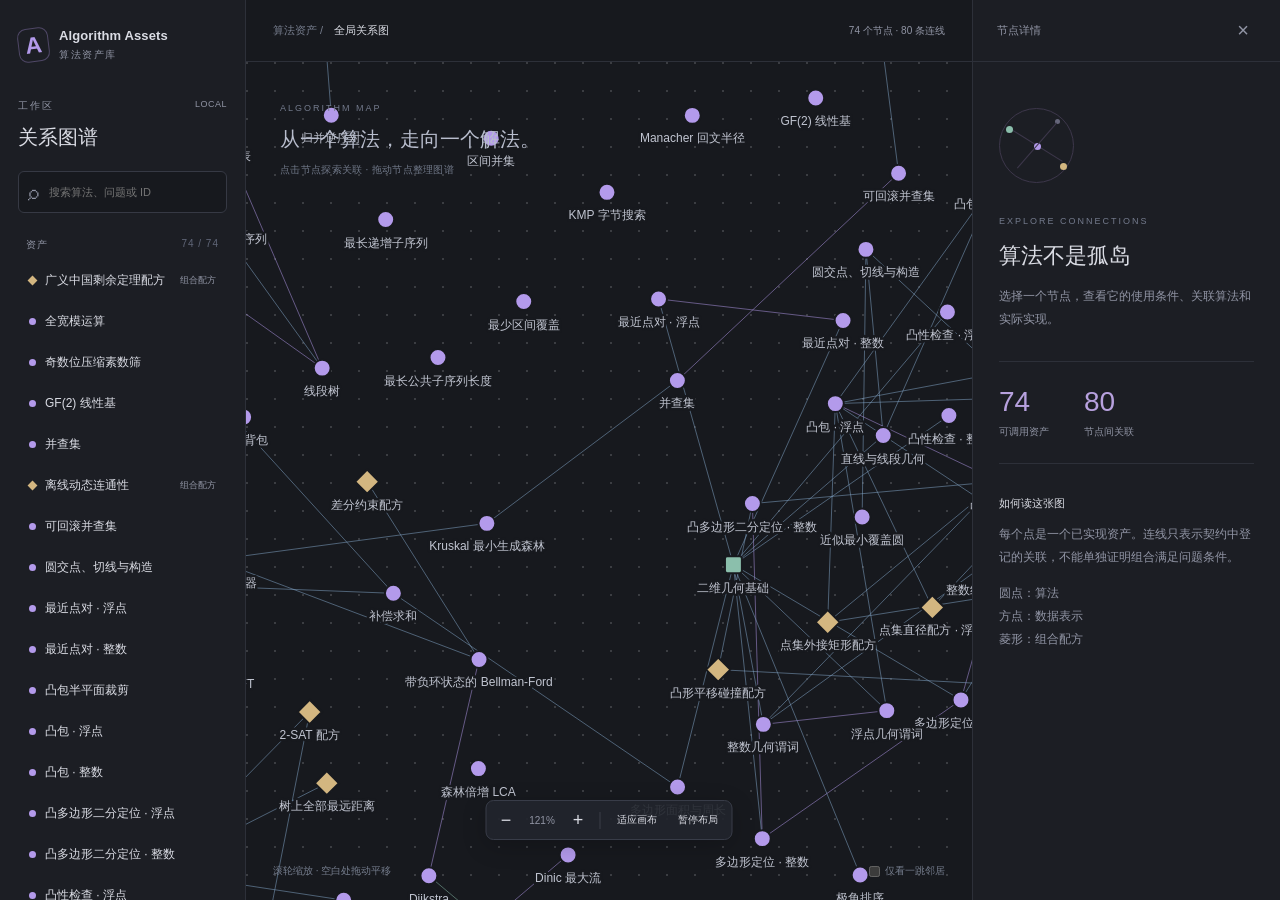
==== visualization/index.html @ 259d5a36 "Build algorithm assets, catalog graph, and validated compositions Add includeable C++20 algorithms w" ====
<!doctype html>
<html lang="zh-CN">
<head>
  <meta charset="utf-8">
  <meta name="viewport" content="width=device-width, initial-scale=1">
  <title>Algorithm Assets · 关系图谱</title>
  <style>:root{color-scheme:dark;--bg:#17191e;--panel:#1c1e24;--border:#2d3039;--text:#dadce4;--muted:#9195a5;--accent:#b39aeb;--mint:#8bbfac;--gold:#d3b680;--blue:#86aacd;font-family:Inter,"Segoe UI","Microsoft YaHei",sans-serif;font-size:13px}
*{box-sizing:border-box}body{margin:0;background:var(--bg);color:var(--text)}button,input{font:inherit}button{color:inherit;background:none;border:1px solid transparent;cursor:pointer;border-radius:5px}button:hover{background:#ffffff0c}button:focus-visible,input:focus-visible,summary:focus-visible{outline:2px solid var(--accent);outline-offset:3px}button:disabled{opacity:.35;cursor:default}input{accent-color:var(--accent)}[hidden]{display:none!important}.app{display:grid;grid-template-columns:246px minmax(0,1fr) 308px;height:100dvh;min-height:600px}.library,.inspector{background:var(--panel);overflow:auto}.library{border-right:1px solid var(--border);padding:28px 18px 16px;display:flex;flex-direction:column}.brand{display:flex;gap:10px;align-items:center;font-size:13px;font-weight:600;letter-spacing:.1px}.brand small{display:block;font-weight:400;color:var(--muted);font-size:10px;margin-top:5px;letter-spacing:1.5px}.brand-mark{display:grid;place-items:center;width:31px;height:34px;color:var(--accent);font-size:23px;border:1px solid #b39aeb55;border-radius:9px;transform:rotate(-7deg)}.workspace-label{margin-top:37px;color:var(--muted);font-size:10px;letter-spacing:2px;display:flex;justify-content:space-between}.workspace-label span{letter-spacing:.5px;font-size:9px}h1{font-size:20px;font-weight:500;margin:11px 0 20px}.search{display:flex;align-items:center;gap:8px;border:1px solid #363944;border-radius:6px;padding:8px 9px;background:#17191e}.search span{font-size:21px;color:var(--muted)}.search input{width:100%;min-width:0;background:none;color:var(--text);border:0;font-size:11px;outline:none}.search:focus-within{border-color:var(--accent)}.section-title{display:flex;justify-content:space-between;font-size:10px;color:var(--muted);letter-spacing:1px;margin:25px 8px 10px}.section-title span{color:#606678}#asset-list{display:flex;flex-direction:column;gap:4px}.asset-item{text-align:left;display:flex;align-items:center;gap:9px;padding:9px 10px;min-height:34px;font-size:12px}.asset-item.active{background:#b39aeb13;color:#c6b0f1}.asset-item small{margin-left:auto;color:var(--muted);font-size:9px}.kind-dot{display:inline-block;width:7px;height:7px;flex-shrink:0;background:var(--accent);border-radius:50%}.kind-dot.representation{background:var(--mint);border-radius:1px}.kind-dot.recipe{background:var(--gold);border-radius:0;transform:rotate(45deg)}.filters{display:grid;gap:9px;padding:0 8px}.filters label{display:flex;align-items:center;gap:9px;font-size:11px;color:#b3b7c4;cursor:pointer}.filters input{margin:0;width:12px;height:12px}.relation-key{width:20px;height:1px;background:var(--blue);margin-left:auto}.relation-key.alternative{background:var(--accent)}.relation-key.composes_into{background:var(--gold)}.relation-key.representation_for{background:var(--mint)}.library-note{font-size:10px;line-height:1.9;color:#747b8d;margin:24px 8px}.library footer{margin-top:auto;font-size:10px;color:var(--muted);padding:14px 8px 0}.status-dot{display:inline-block;width:5px;height:5px;border-radius:50%;background:var(--mint);margin-right:6px}.graph-panel{position:relative;min-width:0;display:flex;flex-direction:column}.graph-header{height:62px;flex-shrink:0;display:flex;align-items:center;justify-content:space-between;padding:0 27px;font-size:11px;border-bottom:1px solid var(--border)}.breadcrumb{color:#777e8e;margin-right:8px}#graph-count{color:var(--muted);font-size:10px}#viewport{position:relative;flex:1;overflow:hidden;touch-action:none;outline:none}#graph{width:100%;height:100%;display:block;user-select:none}.dot-grid{color:#303541;opacity:.42}.graph-caption{position:absolute;top:37px;left:34px;pointer-events:none}.eyebrow{color:#737a8c;font-size:9px;letter-spacing:2px}.graph-caption h2{font-size:20px;font-weight:400;color:#b8bdcd;margin:12px 0 10px}.graph-caption p{color:#707888;font-size:10px;letter-spacing:.3px}.edge-line{fill:none;stroke-width:1;opacity:.5;vector-effect:non-scaling-stroke}.edge.hit{fill:none;stroke:transparent;stroke-width:16;cursor:help;vector-effect:non-scaling-stroke}.edge-group.dim{opacity:.12}.edge-group.emphasized .edge-line{opacity:.85;stroke-width:1.4}.edge-label{fill:#a8a3bb;font-size:10px;text-anchor:middle;paint-order:stroke;stroke:var(--bg);stroke-width:6px;stroke-linejoin:round}.node{cursor:grab}.node:active{cursor:grabbing}.node circle.halo{fill:transparent;stroke:none}.node.selected circle.halo{fill:#b39aeb10;stroke:#b39aeb55;stroke-width:1;vector-effect:non-scaling-stroke}.node .shape{stroke:#17191e;stroke-width:2;vector-effect:non-scaling-stroke}.node text{fill:#c1c5d1;font-size:12px;text-anchor:middle;pointer-events:none;paint-order:stroke;stroke:var(--bg);stroke-width:5px;stroke-linejoin:round}.node.selected text{fill:#dac9fc}.node.dim{opacity:.19}.graph-toolbar{position:absolute;bottom:60px;left:50%;transform:translateX(-50%);display:flex;align-items:center;gap:3px;background:#22252ce8;border:1px solid #383c48;border-radius:8px;box-shadow:0 6px 24px #0003;padding:5px;white-space:nowrap}.graph-toolbar button{padding:6px 8px;font-size:10px}.graph-toolbar #zoom-in,.graph-toolbar #zoom-out{font-size:18px;width:29px;padding:1px}.graph-toolbar output{width:37px;text-align:center;color:var(--muted);font-size:10px}.separator{width:1px;height:17px;background:#3b3e48;margin:0 4px}.graph-bottom{position:absolute;bottom:22px;left:27px;right:27px;display:flex;justify-content:space-between;gap:14px;color:#757d8d;font-size:10px}.graph-bottom label{display:flex;gap:5px;align-items:center;cursor:pointer}.graph-bottom input{margin:0;width:11px;height:11px}.inspector{border-left:1px solid var(--border)}.inspector-header{height:62px;border-bottom:1px solid var(--border);display:flex;align-items:center;justify-content:space-between;padding:0 24px;color:var(--muted);font-size:11px}.inspector-header button{font-size:20px;color:var(--muted)}#overview{padding:44px 26px 20px}.overview-orbit{position:relative;width:75px;height:75px;border:1px solid #3d374b;border-radius:50%;margin:2px 0 29px}.overview-orbit:before,.overview-orbit:after{content:"";position:absolute;height:1px;width:60px;background:#3d374b;top:36px;left:7px;transform:rotate(32deg)}.overview-orbit:after{transform:rotate(-49deg)}.overview-orbit i{position:absolute;width:7px;height:7px;border-radius:50%;background:var(--accent);left:34px;top:34px}.overview-orbit i:nth-child(2){left:6px;top:17px;background:var(--mint)}.overview-orbit i:nth-child(3){left:60px;top:54px;background:var(--gold)}.overview-orbit i:nth-child(4){left:55px;top:10px;width:5px;height:5px;background:#66677b}#overview h2{font-size:22px;font-weight:400;margin:14px 0}#overview p{font-size:12px;color:var(--muted);line-height:1.95}#overview h3{font-size:11px;font-weight:400;margin-top:32px}.overview-facts{display:flex;gap:35px;border-top:1px solid var(--border);border-bottom:1px solid var(--border);padding:24px 0;margin-top:29px}.overview-facts strong{font-size:28px;font-weight:300;display:block;color:#b7a1de}.overview-facts span{font-size:10px;color:var(--muted);display:block;margin-top:7px}#detail{padding:24px}.detail-kind{font-size:10px;color:var(--accent);display:flex;gap:7px;align-items:center}.detail-title{font-weight:400;font-size:22px;margin:15px 0 8px}.asset-id{font:10px Consolas,monospace;color:#858da0;overflow-wrap:anywhere}.detail-name{font-size:11px;line-height:1.7;color:var(--muted);margin:12px 0 22px}.detail-section{border-top:1px solid var(--border);padding-top:17px;margin-top:20px}.detail-section h3{font-size:10px;color:var(--muted);letter-spacing:.6px;font-weight:500;margin:0 0 13px}.relation-item{display:block;text-align:left;width:100%;padding:9px 7px;border:1px solid var(--border);margin:7px 0}.relation-item span{display:block;color:var(--muted);font-size:10px;margin-top:6px}.contract-row{font-size:11px;line-height:1.8;margin:10px 0;overflow-wrap:anywhere}.contract-row dt{color:#8b92a2;font-size:10px}.contract-row dd{margin:3px 0 0;color:#c0c4ce}.include-code{font:10px/1.8 Consolas,monospace;background:#17191e;border-radius:5px;padding:10px;white-space:pre-wrap;overflow-wrap:anywhere;color:#b9c7b8}.detail-actions{display:flex;gap:5px}.detail-actions button{font-size:10px;background:#ffffff08;border:1px solid var(--border);padding:7px 9px}.capability{display:flex;justify-content:space-between;font-size:10px;margin:10px 0;color:#a6adbb;gap:8px}.capability span:last-child{color:#788091}.capability .supported{color:var(--mint)!important}.capability .conditional{color:var(--gold)!important}details{font-size:11px;line-height:1.8}summary{cursor:pointer;color:#b6bac5}#tooltip{position:absolute;pointer-events:none;background:#282b33;border:1px solid #444350;padding:10px 12px;border-radius:6px;font-size:11px;line-height:1.8;max-width:300px;box-shadow:0 8px 20px #0004}#empty{position:absolute;top:45%;left:0;right:0;text-align:center;color:var(--muted);font-size:12px}#empty button{display:block;margin:15px auto;border:1px solid var(--border);padding:8px 12px}dialog{width:min(950px,95vw);max-height:88dvh;background:var(--panel);color:var(--text);border:1px solid #46404f;border-radius:10px;padding:0}dialog::backdrop{background:#0009}dialog header{display:flex;justify-content:space-between;align-items:center;padding:16px 22px;border-bottom:1px solid var(--border)}dialog strong{font-size:13px}dialog small{display:block;font:11px Consolas,monospace;color:var(--muted);margin-top:6px;overflow-wrap:anywhere}dialog button{padding:7px 12px;border-color:var(--border)}dialog pre{padding:12px 22px;font:12px/1.85 Consolas,monospace;overflow:auto;tab-size:4}#notice{position:fixed;bottom:18px;left:50%;transform:translateX(-50%);border:1px solid var(--border);background:#30313c;color:var(--text);padding:10px 18px;border-radius:6px;font-size:12px;z-index:5}
@media(min-width:1600px){.app{grid-template-columns:260px minmax(0,1fr) 330px}.graph-caption{top:50px;left:46px}.graph-caption h2{font-size:24px}}@media(max-width:1100px){.app{grid-template-columns:210px minmax(0,1fr) 260px}.library{padding:23px 13px}.graph-header{padding:0 18px}.graph-caption{left:22px}.graph-caption h2{font-size:17px}#detail{padding:20px}.graph-bottom{left:16px;right:16px;flex-wrap:wrap}.graph-toolbar{bottom:75px}}@media(max-width:850px){.app{grid-template-columns:190px minmax(0,1fr);height:auto;min-height:100dvh}.graph-panel{height:80dvh;min-height:540px}.library{grid-row:1/3}.inspector{grid-column:2;border-top:1px solid var(--border);border-left:0}#overview{padding:22px}.overview-orbit{display:none}.overview-facts{margin-top:15px;padding:12px 0}#overview h3{margin-top:20px}#detail{display:block;max-height:none}}@media(max-width:540px){.app{display:flex;flex-direction:column}.library{padding:16px}.brand{margin-bottom:12px}.workspace-label,h1,.library .section-title,.library-note,.library footer{display:none}.search{margin-bottom:10px}#asset-list{flex-direction:row;overflow-x:auto;padding:5px 0}.asset-item{white-space:nowrap;flex-shrink:0}.asset-item small{display:none}.filters{display:flex;flex-wrap:wrap;padding:6px 0;gap:12px}.filters label{font-size:10px}.relation-key{display:none}.graph-panel{height:65dvh;min-height:430px}.graph-header{height:45px;padding:0 16px}.graph-caption{top:24px;left:20px}.graph-caption h2{font-size:16px}.graph-caption p{font-size:9px}.graph-bottom{font-size:9px;bottom:17px}.graph-toolbar{bottom:68px}.graph-toolbar button{padding:6px;font-size:9px}.inspector-header{height:45px}.graph-caption .eyebrow{font-size:8px}#overview h2{font-size:19px}}
</style>
</head>
<body>
  <div class="app">
    <aside class="library" aria-label="资产目录">
      <div class="brand"><span class="brand-mark">A</span><span>Algorithm Assets<small>算法资产库</small></span></div>
      <div class="workspace-label">工作区 <span>LOCAL</span></div>
      <h1>关系图谱</h1>
      <label class="search"><span aria-hidden="true">⌕</span><input id="search" type="search" placeholder="搜索算法、问题或 ID" aria-label="搜索算法"></label>
      <div class="section-title">资产 <span id="asset-count"></span></div>
      <nav id="asset-list" aria-label="选择算法"></nav>
      <div class="section-title">显示类型</div>
      <div id="kind-filters" class="filters"></div>
      <div class="section-title">关联关系</div>
      <div id="relation-filters" class="filters"></div>
      <p class="library-note">关联来自代码契约。未登记关联的节点独立显示。</p>
      <footer><span class="status-dot"></span> 本地目录 · v0.1</footer>
    </aside>
    <main class="graph-panel">
      <header class="graph-header"><div><span class="breadcrumb">算法资产 /</span> 全局关系图</div><span id="graph-count" aria-live="polite"></span></header>
      <div id="viewport" tabindex="0" role="region" aria-label="算法关系图，可拖动平移，滚轮缩放；也可从左侧目录选择节点">
        <svg id="graph" aria-hidden="true"><defs><pattern id="dots" width="28" height="28" patternUnits="userSpaceOnUse"><circle cx="1" cy="1" r=".8" fill="currentColor"/></pattern></defs><rect width="100%" height="100%" fill="url(#dots)" class="dot-grid"/><g id="world"><g id="edges"></g><g id="nodes"></g></g></svg>
        <div class="graph-caption"><span class="eyebrow">ALGORITHM MAP</span><h2>从一个算法，走向一个解法。</h2><p>点击节点探索关联 · 拖动节点整理图谱</p></div>
        <div id="empty" hidden>没有符合筛选条件的资产。<button id="clear-filters">清除筛选</button></div>
        <div id="tooltip" hidden></div>
        <div class="graph-toolbar"><button id="zoom-out" aria-label="缩小">−</button><output id="zoom-label">100%</output><button id="zoom-in" aria-label="放大">+</button><span class="separator"></span><button id="fit">适应画布</button><button id="motion" aria-pressed="false">暂停布局</button></div>
        <div class="graph-bottom"><span>滚轮缩放 · 空白处拖动平移</span><label><input id="neighbors" type="checkbox" disabled> 仅看一跳邻居</label></div>
      </div>
    </main>
    <aside class="inspector" aria-label="算法详情">
      <div class="inspector-header">节点详情 <button id="deselect" aria-label="取消选择">×</button></div>
      <div id="overview"><div class="overview-orbit" aria-hidden="true"><i></i><i></i><i></i><i></i></div><span class="eyebrow">EXPLORE CONNECTIONS</span><h2>算法不是孤岛</h2><p>选择一个节点，查看它的使用条件、关联算法和实际实现。</p><div class="overview-facts"><div><strong id="total-assets">7</strong><span>可调用资产</span></div><div><strong id="total-edges">3</strong><span>节点间关联</span></div></div><h3>如何读这张图</h3><p>每个点是一个已实现资产。连线只表示契约中登记的关联，不能单独证明组合满足问题条件。</p><p>圆点：算法<br>方点：数据表示<br>菱形：组合配方</p></div>
      <div id="detail" hidden></div>
    </aside>
  </div>
  <dialog id="source-dialog"><header><div><strong>实现源码</strong><small id="source-path"></small></div><button id="close-source">关闭</button></header><pre><code id="source-code"></code></pre></dialog>
  <div id="notice" role="status" hidden></div>
  <script id="catalog-data" type="application/json">{"nodes":[{"schema_version":1,"id":"algebra.chinese_remainder","kind":"recipe","name":"广义中国剩余定理配方","display_name":"广义中国剩余定理配方","header":"include/algorithm_assets/algebra/modular.hpp","documentation":"docs/REPOSITORY_EXPANSION.md","problem":"chinese_remainder","parameters":["n"],"requires":{"input_type":"uint64","coprime_required":false,"result_guarantee":"exact"},"capabilities":{"persistence":"unsupported","snapshot":"unsupported","checkpoint":"unsupported","rollback":"unsupported","undo":"unsupported","redo":"unsupported","arbitrary_deletion":"unsupported","concurrent_writes":"unsupported","concurrent_reads":"supported"},"input":{"conditions":"Congruences, moduli\u003e=1, residues normalized; noncoprime accepted"},"output":{"conditions":"optional least nonnegative residue and lcm; inconsistency nullopt, lcm overflow throws"},"constraints":{"max_n":9223372036854775807,"limits":"size_t, container max_size and allocation limits additionally apply","complete_contract":"docs/REPOSITORY_EXPANSION.md","numeric_and_state":"Congruences, moduli\u003e=1, residues normalized; noncoprime accepted; optional least nonnegative residue and lcm; inconsistency nullopt, lcm overflow throws","errors":"Invalid shape/index/domain rejected; allocations may throw; algorithm-specific overflow/tolerance behavior in documentation"},"complexity":{"operations":"Per equation O(log modulus) Euclid/multiply iterations, platform multiply cost applies","space":"O(1) temporary state, input borrowed","guarantee":"Worst-case unless explicitly stated; no calibrated performance claim"},"memory_lower_bound":{"constant":0,"terms":[],"scope":"Conservative owned payload lower bound on current 64-bit platform, not peak/latency feasibility"},"relations":[{"type":"uses","target":"algebra.modulus64"}],"evidence":{"correctness":"Reasoned invariants and reductions in documentation, not formal verification","tests":"tests/repository_expansion_test.cpp","example":"examples/repository_expansion.cpp","benchmark":"not_measured","judge":"judge/EXPANSION_VALIDATION.md"},"provenance":{"repository":"RyanTsi/Algorithm-notes","commit":"91c14556641c991c716b71906815abdd6a476188","path":"数学/数论/中国剩余定理.md","blob_sha":"297eb31d84ac61cf6a73b1138492bd602da46819","implementation":"Independently rewritten for this project; source motivates algorithm and constraints","license":"No repository license discovered; project distribution license not selected"},"label":"广义中国剩余定理配方","source":"#pragma once\n#include \u003ccstdint\u003e\n#include \u003climits\u003e\n#include \u003cnumeric\u003e\n#include \u003coptional\u003e\n#include \u003cspan\u003e\n#include \u003cstdexcept\u003e\nnamespace algorithm_assets {\nclass Modulus64 {\npublic:\n  explicit Modulus64(std::uint64_t modulus) : modulus_(modulus) {\n    if (modulus\u003c2) throw std::invalid_argument(\"Modulus64 requires modulus \u003e= 2\");\n  }\n  [[nodiscard]] std::uint64_t modulus() const noexcept { return modulus_; }\n  [[nodiscard]] std::uint64_t add(std::uint64_t a,std::uint64_t b) const noexcept {\n    a%=modulus_; b%=modulus_; return a\u003e=modulus_-b?a-(modulus_-b):a+b;\n  }\n  [[nodiscard]] std::uint64_t subtract(std::uint64_t a,std::uint64_t b) const noexcept {\n    a%=modulus_; b%=modulus_; return a\u003e=b?a-b:modulus_-(b-a);\n  }\n  [[nodiscard]] std::uint64_t multiply(std::uint64_t a,std::uint64_t b) const noexcept {\n#if defined(__SIZEOF_INT128__) \u0026\u0026 !defined(ALGORITHM_ASSETS_FORCE_PORTABLE_MODULAR)\n    return static_cast\u003cstd::uint64_t\u003e((static_cast\u003c__uint128_t\u003e(a)*b)%modulus_);\n#else\n    a%=modulus_; std::uint64_t result=0;\n    for (;b;b\u003e\u003e=1) { if (b\u00261U) result=add(result,a); a=add(a,a); }\n    return result;\n#endif\n  }\n  [[nodiscard]] std::uint64_t power(std::uint64_t base,std::uint64_t exponent) const noexcept {\n    std::uint64_t result=1;\n    for (;exponent;exponent\u003e\u003e=1) { if (exponent\u00261U) result=multiply(result,base); base=multiply(base,base); }\n    return result;\n  }\n  [[nodiscard]] std::optional\u003cstd::uint64_t\u003e inverse(std::uint64_t value) const noexcept {\n    auto r0=modulus_,r1=value%modulus_; std::uint64_t t0=0,t1=1;\n    while (r1) {\n      const auto quotient=r0/r1, remainder=r0%r1, coefficient=subtract(t0,multiply(quotient,t1));\n      r0=r1; r1=remainder; t0=t1; t1=coefficient;\n    }\n    return r0==1?std::optional\u003cstd::uint64_t\u003e{t0}:std::nullopt;\n  }\nprivate:\n  std::uint64_t modulus_;\n};\nstruct Congruence { std::uint64_t residue,modulus; };\ninline std::optional\u003cCongruence\u003e chinese_remainder(std::span\u003cconst Congruence\u003e equations) {\n  Congruence result{0,1};\n  for (auto equation:equations) {\n    if (!equation.modulus) throw std::invalid_argument(\"Zero CRT modulus\");\n    equation.residue%=equation.modulus;\n    const auto common=std::gcd(result.modulus,equation.modulus);\n    if (result.residue%common!=equation.residue%common) return std::nullopt;\n    const auto reduced=equation.modulus/common;\n    if (result.modulus\u003estd::numeric_limits\u003cstd::uint64_t\u003e::max()/reduced) throw std::overflow_error(\"CRT modulus overflow\");\n    std::uint64_t factor=0;\n    if (reduced\u003e1) {\n      const auto old=result.residue%equation.modulus;\n      const auto difference=equation.residue\u003e=old?equation.residue-old:equation.modulus-(old-equation.residue);\n      Modulus64 arithmetic(reduced);\n      factor=arithmetic.multiply(difference/common,*arithmetic.inverse(result.modulus/common));\n    }\n    result.residue+=result.modulus*factor; result.modulus*=reduced;\n  }\n  return result;\n}\n} // namespace algorithm_assets\n"},{"schema_version":1,"id":"algebra.modulus64","kind":"algorithm","name":"全宽模运算","display_name":"全宽模运算","header":"include/algorithm_assets/algebra/modular.hpp","documentation":"docs/REPOSITORY_EXPANSION.md","problem":"modular_arithmetic","parameters":[],"requires":{"input_type":"uint64","modulus":"uint64_ge_2","result_guarantee":"exact"},"capabilities":{"persistence":"unsupported","snapshot":"unsupported","checkpoint":"unsupported","rollback":"unsupported","undo":"unsupported","redo":"unsupported","arbitrary_deletion":"unsupported","concurrent_writes":"unsupported","concurrent_reads":"supported"},"input":{"conditions":"uint64 values; modulus\u003e=2; no prime assumption"},"output":{"conditions":"Reduced add/subtract/multiply/power, optional inverse iff gcd=1"},"constraints":{"max_n":9223372036854775807,"limits":"size_t, container max_size and allocation limits additionally apply","complete_contract":"docs/REPOSITORY_EXPANSION.md","numeric_and_state":"uint64 values; modulus\u003e=2; no prime assumption; Reduced add/subtract/multiply/power, optional inverse iff gcd=1","errors":"Invalid shape/index/domain rejected; allocations may throw; algorithm-specific overflow/tolerance behavior in documentation"},"complexity":{"operations":"Native uint128 multiply O(1), portable fallback \u003c=64 additions; pow log(exponent) multiplications; inverse log(modulus) iterations","space":"8-byte modulus; constant temporary state","guarantee":"Worst-case unless explicitly stated; no calibrated performance claim"},"memory_lower_bound":{"constant":8,"terms":[],"scope":"Conservative owned payload lower bound on current 64-bit platform, not peak/latency feasibility"},"relations":[],"evidence":{"correctness":"Reasoned invariants and reductions in documentation, not formal verification","tests":"tests/repository_expansion_test.cpp","example":"examples/repository_expansion.cpp","benchmark":"not_measured","judge":"judge/EXPANSION_VALIDATION.md"},"provenance":{"repository":"RyanTsi/Algorithm-notes","commit":"91c14556641c991c716b71906815abdd6a476188","path":"数学/数论/欧几里得算法.md","blob_sha":"5057c4027d42e76a2a4511904f69491d78457ef2","implementation":"Independently rewritten for this project; source motivates algorithm and constraints","license":"No repository license discovered; project distribution license not selected"},"label":"全宽模运算","source":"#pragma once\n#include \u003ccstdint\u003e\n#include \u003climits\u003e\n#include \u003cnumeric\u003e\n#include \u003coptional\u003e\n#include \u003cspan\u003e\n#include \u003cstdexcept\u003e\nnamespace algorithm_assets {\nclass Modulus64 {\npublic:\n  explicit Modulus64(std::uint64_t modulus) : modulus_(modulus) {\n    if (modulus\u003c2) throw std::invalid_argument(\"Modulus64 requires modulus \u003e= 2\");\n  }\n  [[nodiscard]] std::uint64_t modulus() const noexcept { return modulus_; }\n  [[nodiscard]] std::uint64_t add(std::uint64_t a,std::uint64_t b) const noexcept {\n    a%=modulus_; b%=modulus_; return a\u003e=modulus_-b?a-(modulus_-b):a+b;\n  }\n  [[nodiscard]] std::uint64_t subtract(std::uint64_t a,std::uint64_t b) const noexcept {\n    a%=modulus_; b%=modulus_; return a\u003e=b?a-b:modulus_-(b-a);\n  }\n  [[nodiscard]] std::uint64_t multiply(std::uint64_t a,std::uint64_t b) const noexcept {\n#if defined(__SIZEOF_INT128__) \u0026\u0026 !defined(ALGORITHM_ASSETS_FORCE_PORTABLE_MODULAR)\n    return static_cast\u003cstd::uint64_t\u003e((static_cast\u003c__uint128_t\u003e(a)*b)%modulus_);\n#else\n    a%=modulus_; std::uint64_t result=0;\n    for (;b;b\u003e\u003e=1) { if (b\u00261U) result=add(result,a); a=add(a,a); }\n    return result;\n#endif\n  }\n  [[nodiscard]] std::uint64_t power(std::uint64_t base,std::uint64_t exponent) const noexcept {\n    std::uint64_t result=1;\n    for (;exponent;exponent\u003e\u003e=1) { if (exponent\u00261U) result=multiply(result,base); base=multiply(base,base); }\n    return result;\n  }\n  [[nodiscard]] std::optional\u003cstd::uint64_t\u003e inverse(std::uint64_t value) const noexcept {\n    auto r0=modulus_,r1=value%modulus_; std::uint64_t t0=0,t1=1;\n    while (r1) {\n      const auto quotient=r0/r1, remainder=r0%r1, coefficient=subtract(t0,multiply(quotient,t1));\n      r0=r1; r1=remainder; t0=t1; t1=coefficient;\n    }\n    return r0==1?std::optional\u003cstd::uint64_t\u003e{t0}:std::nullopt;\n  }\nprivate:\n  std::uint64_t modulus_;\n};\nstruct Congruence { std::uint64_t residue,modulus; };\ninline std::optional\u003cCongruence\u003e chinese_remainder(std::span\u003cconst Congruence\u003e equations) {\n  Congruence result{0,1};\n  for (auto equation:equations) {\n    if (!equation.modulus) throw std::invalid_argument(\"Zero CRT modulus\");\n    equation.residue%=equation.modulus;\n    const auto common=std::gcd(result.modulus,equation.modulus);\n    if (result.residue%common!=equation.residue%common) return std::nullopt;\n    const auto reduced=equation.modulus/common;\n    if (result.modulus\u003estd::numeric_limits\u003cstd::uint64_t\u003e::max()/reduced) throw std::overflow_error(\"CRT modulus overflow\");\n    std::uint64_t factor=0;\n    if (reduced\u003e1) {\n      const auto old=result.residue%equation.modulus;\n      const auto difference=equation.residue\u003e=old?equation.residue-old:equation.modulus-(old-equation.residue);\n      Modulus64 arithmetic(reduced);\n      factor=arithmetic.multiply(difference/common,*arithmetic.inverse(result.modulus/common));\n    }\n    result.residue+=result.modulus*factor; result.modulus*=reduced;\n  }\n  return result;\n}\n} // namespace algorithm_assets\n"},{"schema_version":1,"id":"algebra.prime_sieve","kind":"algorithm","name":"奇数位压缩素数筛","display_name":"奇数位压缩素数筛","header":"include/algorithm_assets/algebra/prime_sieve.hpp","documentation":"docs/REPOSITORY_EXPANSION.md","problem":"primality_table","parameters":["n"],"requires":{"input_type":"uint32","output":"primality_or_primes","updates":"none"},"capabilities":{"persistence":"unsupported","snapshot":"unsupported","checkpoint":"unsupported","rollback":"unsupported","undo":"unsupported","redo":"unsupported","arbitrary_deletion":"unsupported","concurrent_writes":"unsupported","concurrent_reads":"supported"},"input":{"conditions":"uint32 inclusive limit N, queries within limit"},"output":{"conditions":"Exact primality or owned sorted primes or callback; 0/1 false"},"constraints":{"max_n":4294967295,"limits":"size_t, container max_size and allocation limits additionally apply","complete_contract":"docs/REPOSITORY_EXPANSION.md","numeric_and_state":"uint32 inclusive limit N, queries within limit; Exact primality or owned sorted primes or callback; 0/1 false","errors":"Invalid shape/index/domain rejected; allocations may throw; algorithm-specific overflow/tolerance behavior in documentation"},"complexity":{"operations":"O(N log log N) construction; O(1) query; O(N) enumeration plus callback","space":"Approximately N/16 marking bytes; owned prime output adds4*pi(N)","guarantee":"Worst-case unless explicitly stated; no calibrated performance claim"},"memory_lower_bound":{"constant":0,"terms":[],"scope":"Conservative owned payload lower bound on current 64-bit platform, not peak/latency feasibility"},"relations":[],"evidence":{"correctness":"Reasoned invariants and reductions in documentation, not formal verification","tests":"tests/repository_expansion_test.cpp","example":"examples/repository_expansion.cpp","benchmark":"not_measured","judge":"judge/EXPANSION_VALIDATION.md"},"provenance":{"repository":"RyanTsi/Algorithm-notes","commit":"91c14556641c991c716b71906815abdd6a476188","path":"数学/数论/质数筛.md","blob_sha":"79841144659dc38879cd0a8fda740f6834d5e3f8","implementation":"Independently rewritten for this project; source motivates algorithm and constraints","license":"No repository license discovered; project distribution license not selected"},"label":"奇数位压缩素数筛","source":"#pragma once\n#include \u003ccstddef\u003e\n#include \u003ccstdint\u003e\n#include \u003cfunctional\u003e\n#include \u003cstdexcept\u003e\n#include \u003cvector\u003e\nnamespace algorithm_assets {\nclass PrimeSieve {\npublic:\n  explicit PrimeSieve(std::uint32_t limit) : limit_(limit), composite_((std::size_t{limit}/2+1+63)/64) {\n    mark(1);\n    for (std::uint64_t p=3;p\u003c=limit/p;p+=2) if (!marked(p))\n      for (auto multiple=p*p;multiple\u003c=limit;multiple+=2*p) mark(multiple);\n  }\n  [[nodiscard]] bool is_prime(std::uint32_t x) const {\n    if (x\u003elimit_) throw std::out_of_range(\"Primality query outside sieve\");\n    return x==2 || (x\u003e=3 \u0026\u0026 (x\u00261U) \u0026\u0026 !marked(x));\n  }\n  template\u003cclass Emit\u003e void for_each_prime(Emit\u0026\u0026 emit) const {\n    if (limit_\u003e=2) std::invoke(emit,std::uint32_t{2});\n    for (std::uint64_t p=3;p\u003c=limit_;p+=2) if (!marked(p)) std::invoke(emit,static_cast\u003cstd::uint32_t\u003e(p));\n  }\n  [[nodiscard]] std::vector\u003cstd::uint32_t\u003e primes() const {\n    std::vector\u003cstd::uint32_t\u003e result; for_each_prime([\u0026](auto p){result.push_back(p);}); return result;\n  }\nprivate:\n  bool marked(std::uint64_t odd) const noexcept { const auto i=odd/2; return (composite_[i/64]\u003e\u003e(i%64))\u00261U; }\n  void mark(std::uint64_t odd) noexcept { const auto i=odd/2; composite_[i/64]|=std::uint64_t{1}\u003c\u003c(i%64); }\n  std::uint32_t limit_; std::vector\u003cstd::uint64_t\u003e composite_;\n};\n} // namespace algorithm_assets\n"},{"schema_version":1,"id":"algebra.xor_basis64","kind":"algorithm","name":"XorBasis64","header":"include/algorithm_assets/algebra/xor_basis.hpp","documentation":"docs/REPOSITORY_ASSETS.md#xorbasis64","problem":"gf2_span","parameters":[],"requires":{"input_type":"uint64","updates":{"subset_of":["insert","merge","query"]},"enumeration":"distinct_including_zero"},"capabilities":{"persistence":"unsupported","checkpoint":"unsupported","rollback":"unsupported","undo":"unsupported","redo":"unsupported","arbitrary_deletion":"unsupported","concurrent_reads":"conditional","concurrent_writes":"unsupported"},"input":{"vectors":"uint64 GF(2), all 64 bits","kth_index":"uint64, zero-based"},"output":{"rank":"0..64","maximize":"seed XOR span maximum","kth":"Distinct sorted span including zero, optional if index out of range","minimum":"optional nonzero value"},"constraints":{"max_n":9223372036854775807,"allocation":"size_t and vector max_size / available memory limits additionally apply","semantics":"Complete API, numeric, lifetime, threading and state conditions in docs/REPOSITORY_ASSETS.md","errors":"Bad index/range or endpoint throws; overflow explicitly checked; allocations may throw","enumeration":"No multiplicity, nonempty-subset interpretation, witness or deletion; full rank permits all uint64 indices"},"complexity":{"insert_query":"O(64)","merge_kth":"O(64^2)","space":"512-byte rows + size_t rank; kth local 512 bytes; no heap"},"memory_lower_bound":{"constant":512,"terms":[],"scope":"Conservative payload lower bound, not peak memory feasibility; 64-bit platform costs in documentation"},"relations":[],"evidence":{"correctness":"Reasoned invariants in documentation; not formal verification","tests":"tests/repository_assets_test.cpp","example":"examples/repository_assets.cpp","benchmark":"not_measured","judge":"judge/VALIDATION.md"},"provenance":{"implementation":"Rewritten modern C++20 for this project, not source-code copy","reference":"数学/线性代数/线性基.md","license":"No source LICENSE discovered; project distribution license not selected","repository":"RyanTsi/Algorithm-notes","commit":"91c14556641c991c716b71906815abdd6a476188","url":"https://github.com/RyanTsi/Algorithm-notes/blob/91c14556641c991c716b71906815abdd6a476188/数学/线性代数/线性基.md","additional_reference":"RyanTsi/blog@6ea0ef09d8479c8775654c1627710af6da1d5392:content/posts/线性基.md"},"label":"GF(2) 线性基","source":"#pragma once\n\n#include \u003carray\u003e\n#include \u003ccstddef\u003e\n#include \u003ccstdint\u003e\n#include \u003coptional\u003e\n\nnamespace algorithm_assets {\n\n// Echelon basis of 64-bit vectors over GF(2), including the top bit.\n// Enumeration refers to DISTINCT span values and always includes empty XOR=0.\nclass XorBasis64 {\npublic:\n  bool insert(std::uint64_t value) noexcept {\n    for (int bit = 63; bit \u003e= 0; --bit) {\n      if (!(value \u0026 (std::uint64_t{1} \u003c\u003c bit))) continue;\n      if (rows_[bit]) value ^= rows_[bit];\n      else { rows_[bit] = value; ++rank_; return true; }\n    }\n    return false;\n  }\n  [[nodiscard]] bool contains(std::uint64_t value) const noexcept {\n    for (int bit = 63; bit \u003e= 0; --bit)\n      if (value \u0026 (std::uint64_t{1} \u003c\u003c bit)) value ^= rows_[bit];\n    return value == 0;\n  }\n  [[nodiscard]] std::size_t rank() const noexcept { return rank_; }\n  [[nodiscard]] std::uint64_t maximize(std::uint64_t seed = 0) const noexcept {\n    for (int bit = 63; bit \u003e= 0; --bit)\n      if ((seed ^ rows_[bit]) \u003e seed) seed ^= rows_[bit];\n    return seed;\n  }\n  [[nodiscard]] std::optional\u003cstd::uint64_t\u003e minimum_nonzero() const noexcept {\n    for (const auto row : rows_) if (row) return row;\n    return std::nullopt;\n  }\n  void merge(const XorBasis64\u0026 other) noexcept { for (const auto row : other.rows_) insert(row); }\n  [[nodiscard]] std::optional\u003cstd::uint64_t\u003e kth_span_value(std::uint64_t index) const noexcept {\n    if (rank_ \u003c 64 \u0026\u0026 index \u003e= (std::uint64_t{1} \u003c\u003c rank_)) return std::nullopt;\n    auto reduced = rows_; // Local RREF: const reads do not mutate shared state.\n    for (int bit = 0; bit \u003c 64; ++bit) {\n      if (!reduced[bit]) continue;\n      for (int higher = bit + 1; higher \u003c 64; ++higher)\n        if (reduced[higher] \u0026 (std::uint64_t{1} \u003c\u003c bit)) reduced[higher] ^= reduced[bit];\n    }\n    std::uint64_t result = 0;\n    std::size_t ordinal = 0;\n    for (const auto row : reduced) if (row) {\n      if (index \u0026 (std::uint64_t{1} \u003c\u003c ordinal)) result ^= row;\n      ++ordinal;\n    }\n    return result;\n  }\nprivate:\n  std::array\u003cstd::uint64_t, 64\u003e rows_{};\n  std::size_t rank_ = 0;\n};\n\n} // namespace algorithm_assets\n"},{"schema_version":1,"id":"connectivity.dsu","kind":"algorithm","name":"DisjointSet","header":"include/algorithm_assets/connectivity/disjoint_set.hpp","documentation":"docs/FIRST_ASSETS.md#disjointset","problem":"connectivity","parameters":["n"],"requires":{"directed":false,"execution_mode":{"one_of":["online","offline"]},"updates":{"subset_of":["add","query"]},"rollback":false},"capabilities":{"persistence":"unsupported","checkpoint":"unsupported","rollback":"unsupported","undo":"unsupported","redo":"unsupported","arbitrary_deletion":"unsupported","concurrent_reads":"unsupported","concurrent_writes":"unsupported"},"input":{"universe":"Fixed n vertices, IDs [0,n), n may be zero","operations":["leader(v)","same(u,v)","component_size(v)","merge(u,v)"]},"output":{"merge":"True iff two components were joined","representative":"An implementation representative, not a stable semantic label","partition":"Exact; initially each vertex is separate"},"constraints":{"max_n":2147483647,"errors":"out_of_range for invalid IDs; length_error for excessive n; allocation may throw","mutation":"All nontrivial queries may compress paths","copy":"A full value copy costs O(n); it is not a checkpoint API","threading":"Use external synchronization; queries also mutate"},"complexity":{"initialization":"Theta(n)","operations":"O(alpha(n)) amortized across a sequence; O(log(n+1)) individual worst case","space":"4n logical payload bytes, plus vector capacity/header; O(1) stack","guarantee":"amortized"},"memory_lower_bound":{"constant":0,"terms":[{"coefficient":4,"factors":["n"]}],"scope":"Conservative lower bound on owned payload, not a peak-allocation upper bound; excludes container headers, allocator overhead and caller input"},"relations":[{"type":"alternative","target":"connectivity.rollback_dsu"}],"evidence":{"correctness":"Reasoned invariants in documentation; not formally verified","tests":"tests/algorithms_test.cpp","example":"examples/first_algorithms.cpp","benchmark":"not_measured","notes":"Random label-partition oracle; boundary IDs; size/count; redundant unions"},"provenance":{"implementation":"Written for this project; no source code copied","reference":"../oi-wiki-reference/docs/ and standard algorithm definitions","license":"Project distribution license not yet selected"},"label":"并查集","source":"#pragma once\n\n#include \u003ccstddef\u003e\n#include \u003ccstdint\u003e\n#include \u003climits\u003e\n#include \u003cstdexcept\u003e\n#include \u003cvector\u003e\n\nnamespace algorithm_assets {\n\n// A negative entry stores a root's component size; other entries store its parent.\nclass DisjointSet {\npublic:\n  explicit DisjointSet(std::size_t size) : parents_(checked_size(size), -1), components_(size) {}\n\n  [[nodiscard]] std::size_t size() const noexcept { return parents_.size(); }\n  [[nodiscard]] std::size_t component_count() const noexcept { return components_; }\n\n  std::size_t leader(std::size_t vertex) {\n    check_vertex(vertex);\n    return find_root(vertex);\n  }\n\n  bool same(std::size_t first, std::size_t second) {\n    check_vertex(first);\n    check_vertex(second);\n    return find_root(first) == find_root(second);\n  }\n\n  std::size_t component_size(std::size_t vertex) {\n    check_vertex(vertex);\n    return static_cast\u003cstd::size_t\u003e(-parents_[find_root(vertex)]);\n  }\n\n  // Returns false for a redundant merge. Queries can mutate paths as well.\n  bool merge(std::size_t first, std::size_t second) {\n    check_vertex(first);\n    check_vertex(second);\n    first = find_root(first);\n    second = find_root(second);\n    if (first == second) {\n      return false;\n    }\n    if (parents_[first] \u003e parents_[second]) {\n      const auto temporary = first;\n      first = second;\n      second = temporary;\n    }\n    parents_[first] += parents_[second];\n    parents_[second] = static_cast\u003cstd::int32_t\u003e(first);\n    --components_;\n    return true;\n  }\n\nprivate:\n  static std::size_t checked_size(std::size_t size) {\n    if (size \u003e static_cast\u003cstd::size_t\u003e(std::numeric_limits\u003cstd::int32_t\u003e::max())) {\n      throw std::length_error(\"DisjointSet requires at most INT32_MAX vertices\");\n    }\n    return size;\n  }\n\n  void check_vertex(std::size_t vertex) const {\n    if (vertex \u003e= size()) {\n      throw std::out_of_range(\"DisjointSet vertex is out of range\");\n    }\n  }\n\n  std::size_t find_root(std::size_t vertex) {\n    auto root = vertex;\n    while (parents_[root] \u003e= 0) {\n      root = static_cast\u003cstd::size_t\u003e(parents_[root]);\n    }\n    while (vertex != root) {\n      const auto next = static_cast\u003cstd::size_t\u003e(parents_[vertex]);\n      parents_[vertex] = static_cast\u003cstd::int32_t\u003e(root);\n      vertex = next;\n    }\n    return root;\n  }\n\n  std::vector\u003cstd::int32_t\u003e parents_;\n  std::size_t components_;\n};\n\n}  // namespace algorithm_assets\n"},{"schema_version":1,"id":"connectivity.offline","kind":"recipe","name":"Offline dynamic connectivity","header":"include/algorithm_assets/recipes/offline_connectivity.hpp","documentation":"docs/FIRST_ASSETS.md#offline-connectivity","problem":"connectivity","parameters":["n","q"],"requires":{"directed":false,"execution_mode":"offline","updates":{"subset_of":["add","remove","query"]},"rollback":false},"capabilities":{"persistence":"unsupported","checkpoint":"unsupported","rollback":"unsupported","undo":"unsupported","redo":"unsupported","arbitrary_deletion":"supported","concurrent_reads":"supported","concurrent_writes":"unsupported"},"input":{"initial_graph":"Empty undirected multigraph","events":"Entire chronological event sequence available before computation; valid endpoints","copies":"Repeated adds increase multiplicity; remove consumes one copy; edge live until last copy removed"},"output":{"answers":"vector\u003cbool\u003e in query occurrence order; query(v,v) true; no queries =\u003e empty","input":"Not modified"},"constraints":{"max_n":2147483647,"errors":"Remove of inactive edge, unknown event kind invalid_argument; invalid ID out_of_range; storage overflow length_error; allocation may throw","deletion_scope":"Supports remove events only in this offline batch; no online delete API","undo_scope":"Internal rollback not exposed as user rollback/redo","threading":"Independent calls only; returned vector\u003cbool\u003e concurrent writes unsafe"},"complexity":{"preprocess":"O(q*log(q+1) + K*log(q+1)) where K is live intervals","traversal":"O(n+q+K*log(q+1)*log(n+1))","space":"O(n+q+K*log(q+1)); input, allocator/map overhead and output also matter","guarantee":"deterministic ordered-map preprocessing"},"memory_lower_bound":{"constant":0,"terms":[{"coefficient":4,"factors":["n"]}],"scope":"Conservative lower bound on owned payload, not a peak-allocation upper bound; excludes container headers, allocator overhead and caller input"},"relations":[{"type":"uses","target":"connectivity.rollback_dsu"}],"evidence":{"correctness":"Reasoned invariants in documentation; not formally verified","tests":"tests/algorithms_test.cpp","example":"examples/first_algorithms.cpp","benchmark":"not_measured","notes":"BFS oracle at each query across valid randomized multigraph event streams; repeated edges and invalid removal"},"provenance":{"implementation":"Written for this project; no source code copied","reference":"../oi-wiki-reference/docs/ and standard algorithm definitions","license":"Project distribution license not yet selected"},"label":"离线动态连通性","source":"#pragma once\n\n#include \u003calgorithm_assets/connectivity/rollback_disjoint_set.hpp\u003e\n\n#include \u003calgorithm\u003e\n#include \u003ccstddef\u003e\n#include \u003ccstdint\u003e\n#include \u003climits\u003e\n#include \u003cmap\u003e\n#include \u003cspan\u003e\n#include \u003cstdexcept\u003e\n#include \u003cutility\u003e\n#include \u003cvector\u003e\n\nnamespace algorithm_assets {\n\nenum class ConnectivityEventKind { add, remove, query };\n\nstruct ConnectivityEvent {\n  ConnectivityEventKind kind;\n  std::uint32_t first;\n  std::uint32_t second;\n};\n\n// Empty initial undirected multigraph. Results follow query order, not DFS order.\ninline std::vector\u003cbool\u003e offline_connectivity(std::size_t vertex_count,\n                                            std::span\u003cconst ConnectivityEvent\u003e events) {\n  if (vertex_count \u003e static_cast\u003cstd::size_t\u003e(std::numeric_limits\u003cstd::int32_t\u003e::max())) {\n    throw std::length_error(\"Offline connectivity requires at most INT32_MAX vertices\");\n  }\n  const auto count = events.size();\n  if (count == 0) {\n    return {};\n  }\n  if (count \u003e (std::vector\u003cstd::size_t\u003e().max_size() - 1) / 2) {\n    throw std::length_error(\"Offline connectivity timeline is too large\");\n  }\n  using Edge = std::pair\u003cstd::uint32_t, std::uint32_t\u003e;\n  struct ActiveEdge {\n    std::size_t start;\n    std::size_t copies;\n  };\n  struct Interval {\n    std::size_t first;\n    std::size_t last;\n    Edge edge;\n  };\n  std::vector\u003cInterval\u003e intervals;\n  std::vector\u003cstd::size_t\u003e query_indices(count);\n  std::size_t query_count = 0;\n  {\n    // An ordered map gives deterministic O(q log(q+1)) preprocessing.\n    std::map\u003cEdge, ActiveEdge\u003e active;\n    for (std::size_t time = 0; time \u003c count; ++time) {\n      const auto\u0026 event = events[time];\n      if (event.first \u003e= vertex_count || event.second \u003e= vertex_count) {\n        throw std::out_of_range(\"Connectivity event endpoint is out of range\");\n      }\n      const auto edge = Edge{std::min(event.first, event.second),\n                             std::max(event.first, event.second)};\n      switch (event.kind) {\n      case ConnectivityEventKind::add: {\n        auto [entry, inserted] = active.try_emplace(edge, ActiveEdge{time, 0});\n        (void)inserted;\n        ++entry-\u003esecond.copies;\n        break;\n      }\n      case ConnectivityEventKind::remove: {\n        const auto entry = active.find(edge);\n        if (entry == active.end()) {\n          throw std::invalid_argument(\"Cannot remove an inactive edge\");\n        }\n        if (--entry-\u003esecond.copies == 0) {\n          intervals.push_back({entry-\u003esecond.start, time, edge});\n          active.erase(entry);\n        }\n        break;\n      }\n      case ConnectivityEventKind::query:\n        query_indices[time] = query_count++;\n        break;\n      default:\n        throw std::invalid_argument(\"Unknown connectivity event kind\");\n      }\n    }\n    for (const auto\u0026 [edge, entry] : active) {\n      intervals.push_back({entry.start, count, edge});\n    }\n  }\n  if (query_count == 0) {\n    return {};  // All events were still validated; no traversal is needed.\n  }\n\n  // CSR-style event storage: avoid a separately allocated vector at each node.\n  std::vector\u003cstd::size_t\u003e offsets(2 * count + 1, 0);\n  const auto visit_nodes = [count](const Interval\u0026 interval, const auto\u0026 visit) {\n    for (auto first = interval.first + count, last = interval.last + count; first \u003c last;\n         first /= 2, last /= 2) {\n      if (first % 2 != 0) {\n        visit(first++);\n      }\n      if (last % 2 != 0) {\n        visit(--last);\n      }\n    }\n  };\n  for (const auto\u0026 interval : intervals) {\n    visit_nodes(interval, [\u0026](std::size_t node) { ++offsets[node + 1]; });\n  }\n  for (std::size_t node = 1; node \u003c offsets.size(); ++node) {\n    if (offsets[node] \u003e std::numeric_limits\u003cstd::size_t\u003e::max() - offsets[node - 1]) {\n      throw std::length_error(\"Offline connectivity event count overflowed\");\n    }\n    offsets[node] += offsets[node - 1];\n  }\n  std::vector\u003cEdge\u003e scheduled_edges(offsets.back());\n  {\n    auto cursor = offsets;\n    for (const auto\u0026 interval : intervals) {\n      visit_nodes(interval, [\u0026](std::size_t node) {\n        scheduled_edges[cursor[node]++] = interval.edge;\n      });\n    }\n  }\n  // Interval storage is no longer live during traversal.\n  std::vector\u003cInterval\u003e().swap(intervals);\n\n  RollbackDisjointSet components(vertex_count);\n  std::vector\u003cbool\u003e answers(query_count);\n  const auto traverse = [\u0026](auto\u0026\u0026 self, std::size_t node) -\u003e void {\n    const auto checkpoint = components.checkpoint();\n    for (auto index = offsets[node]; index \u003c offsets[node + 1]; ++index) {\n      const auto [first, second] = scheduled_edges[index];\n      components.merge(first, second);\n    }\n    if (node \u003e= count) {\n      const auto time = node - count;\n      if (events[time].kind == ConnectivityEventKind::query) {\n        answers[query_indices[time]] = components.same(events[time].first, events[time].second);\n      }\n    } else {\n      self(self, 2 * node);\n      self(self, 2 * node + 1);\n    }\n    components.rollback(checkpoint);\n  };\n  traverse(traverse, 1);\n  return answers;\n}\n\n}  // namespace algorithm_assets\n"},{"schema_version":1,"id":"connectivity.rollback_dsu","kind":"algorithm","name":"RollbackDisjointSet","header":"include/algorithm_assets/connectivity/rollback_disjoint_set.hpp","documentation":"docs/FIRST_ASSETS.md#rollbackdisjointset","problem":"connectivity","parameters":["n"],"requires":{"directed":false,"execution_mode":{"one_of":["online","offline"]},"updates":{"subset_of":["add","query"]},"rollback":true},"capabilities":{"persistence":"unsupported","checkpoint":"supported","rollback":"supported","undo":"supported","redo":"unsupported","arbitrary_deletion":"unsupported","concurrent_reads":"conditional","concurrent_writes":"unsupported"},"input":{"universe":"Fixed n vertices; IDs [0,n)","checkpoint":"History depth in this same instance on current ancestral history"},"output":{"merge":"Only successful merges append history","undo":"undo_last_merge undoes one successful merge, not necessarily the last API call","rollback":"Restores partition and count to checkpoint"},"constraints":{"max_n":2147483647,"errors":"Invalid vertex/future depth throws; obsolete or foreign same-depth tokens cannot be detected and violate preconditions","mutation":"Read-only queries; merges and rollback mutate","history":"Rolling back discards the future; no redo, branch access, or arbitrary deletion","threading":"Concurrent reads only when no mutation occurs","copy":"Deep value copy O(n+h); checkpoints do not transfer between objects"},"complexity":{"initialization":"Theta(n)","query_or_merge":"O(log(n+1)); history vector append amortized O(1), individual reallocation O(h)","rollback":"Theta(k) for k undone successful merges; each undo O(1)","space":"4n + 12h logical payload bytes; h \u003c= n-1; capacities/expansion extra","guarantee":"logarithmic traversal; amortized append"},"memory_lower_bound":{"constant":0,"terms":[{"coefficient":4,"factors":["n"]}],"scope":"Conservative lower bound on owned payload, not a peak-allocation upper bound; excludes container headers, allocator overhead and caller input"},"relations":[{"type":"alternative","target":"connectivity.dsu"},{"type":"composes_into","target":"connectivity.offline"}],"evidence":{"correctness":"Reasoned invariants in documentation; not formally verified","tests":"tests/algorithms_test.cpp","example":"examples/first_algorithms.cpp","benchmark":"not_measured","notes":"Random nested rollback and undo versus full reference partitions; obsolete-token restrictions are documented"},"provenance":{"implementation":"Written for this project; no source code copied","reference":"../oi-wiki-reference/docs/ and standard algorithm definitions","license":"Project distribution license not yet selected"},"label":"可回滚并查集","source":"#pragma once\n\n#include \u003ccstddef\u003e\n#include \u003ccstdint\u003e\n#include \u003climits\u003e\n#include \u003cstdexcept\u003e\n#include \u003cutility\u003e\n#include \u003cvector\u003e\n\nnamespace algorithm_assets {\n\nclass RollbackDisjointSet {\npublic:\n  // A depth is valid only on the same object's current ancestral history.\n  using Checkpoint = std::size_t;\n\n  explicit RollbackDisjointSet(std::size_t size)\n      : parents_(checked_size(size), -1), components_(size) {}\n\n  [[nodiscard]] std::size_t size() const noexcept { return parents_.size(); }\n  [[nodiscard]] std::size_t component_count() const noexcept { return components_; }\n  [[nodiscard]] Checkpoint checkpoint() const noexcept { return history_.size(); }\n\n  [[nodiscard]] std::size_t leader(std::size_t vertex) const {\n    check_vertex(vertex);\n    return find_root(vertex);\n  }\n\n  [[nodiscard]] bool same(std::size_t first, std::size_t second) const {\n    check_vertex(first);\n    check_vertex(second);\n    return find_root(first) == find_root(second);\n  }\n\n  [[nodiscard]] std::size_t component_size(std::size_t vertex) const {\n    check_vertex(vertex);\n    return static_cast\u003cstd::size_t\u003e(-parents_[find_root(vertex)]);\n  }\n\n  bool merge(std::size_t first, std::size_t second) {\n    check_vertex(first);\n    check_vertex(second);\n    first = find_root(first);\n    second = find_root(second);\n    if (first == second) {\n      return false;  // Failed merges consume no history.\n    }\n    if (parents_[first] \u003e parents_[second]) {\n      std::swap(first, second);\n    }\n    // Record before mutation, so allocation failure preserves the partition.\n    history_.push_back({static_cast\u003cstd::int32_t\u003e(first), static_cast\u003cstd::int32_t\u003e(second),\n                        parents_[first]});\n    parents_[first] += parents_[second];\n    parents_[second] = static_cast\u003cstd::int32_t\u003e(first);\n    --components_;\n    return true;\n  }\n\n  bool undo_last_merge() noexcept {\n    if (history_.empty()) {\n      return false;\n    }\n    const auto change = history_.back();\n    history_.pop_back();\n    // The merged size is the sum of the two original negative sizes.\n    parents_[change.child] = parents_[change.parent] - change.parent_size;\n    parents_[change.parent] = change.parent_size;\n    ++components_;\n    return true;\n  }\n\n  void rollback(Checkpoint checkpoint) {\n    if (checkpoint \u003e history_.size()) {\n      throw std::out_of_range(\"RollbackDisjointSet checkpoint is ahead of current history\");\n    }\n    while (history_.size() \u003e checkpoint) {\n      undo_last_merge();\n    }\n  }\n\nprivate:\n  struct Change {\n    std::int32_t parent;\n    std::int32_t child;\n    std::int32_t parent_size;\n  };\n\n  static std::size_t checked_size(std::size_t size) {\n    if (size \u003e static_cast\u003cstd::size_t\u003e(std::numeric_limits\u003cstd::int32_t\u003e::max())) {\n      throw std::length_error(\"RollbackDisjointSet requires at most INT32_MAX vertices\");\n    }\n    return size;\n  }\n\n  void check_vertex(std::size_t vertex) const {\n    if (vertex \u003e= size()) {\n      throw std::out_of_range(\"RollbackDisjointSet vertex is out of range\");\n    }\n  }\n\n  std::size_t find_root(std::size_t vertex) const noexcept {\n    // No path compression: union by size bounds depth and keeps history local.\n    while (parents_[vertex] \u003e= 0) {\n      vertex = static_cast\u003cstd::size_t\u003e(parents_[vertex]);\n    }\n    return vertex;\n  }\n\n  std::vector\u003cstd::int32_t\u003e parents_;\n  std::vector\u003cChange\u003e history_;\n  std::size_t components_;\n};\n\n}  // namespace algorithm_assets\n"},{"schema_version":1,"id":"geometry.circle","kind":"algorithm","name":"Fixed-capacity circle operations","display_name":"圆交点、切线与构造","header":"include/algorithm_assets/geometry/circle.hpp","documentation":"docs/GEOMETRY2D.md#circles","problem":"geometry.circle_operations","parameters":[],"requires":{"coordinates":"float64_abs_le_1e100","result_guarantee":"approximate","operation":{"one_of":["locate","circle_line_intersection","circle_segment_intersection","circle_circle_intersection","tangent_points","common_tangents","common_tangent_count","circumcircle","incircle","centers_through","overlap_area"]}},"capabilities":{"persistence":"unsupported","checkpoint":"unsupported","rollback":"unsupported","undo":"unsupported","redo":"unsupported","arbitrary_deletion":"unsupported","concurrent_writes":"unsupported","concurrent_reads":"supported"},"input":{"circles":"Immutable Circle(center, radius); point circles permitted; finite nonnegative radius\u003c=1e100","line_segment_points":"Nondegenerate Line or possibly point Segment; triangles may degenerate","tolerance":"Used for classification except overlap_area; explicitly configured units/scale"},"output":{"intersections":"Circumference: 0/1/2 points or infinite for identical positive circle; coincident point circles one point","tangents":"0..4 Lines or infinite; count nullopt means infinite, inside-point tangent_points empty; point-circle degeneracies defined","triangle_circles":"optional\u003cCircle\u003e, nullopt if collinear/degenerate under policy","centers":"0/1/2/infinite; repeated point and positive radius infinite","overlap":"Closed-disk overlap area, NOT circumference intersection count"},"constraints":{"max_n":1152921504606846975,"coordinates":"Float: finite |x|,|y|\u003c=1e100; integer: |x|,|y|\u003c=1e9. Out-of-domain inputs throw invalid_argument.","numeric":"Integer predicate/squared-distance operations exact within bound; floating operations approximate, with long double intermediates; no exact floating kernel. Underflow and near-degenerate topology are not certified. No fast-math.","ownership":"Inputs borrowed for call and not mutated unless explicitly stated; returned coordinates owned; no implicit I/O or global mutable state.","threading":"Concurrent calls may share read-only input; caller must not write input during a call.","errors":"Invalid domain throws invalid_argument; constructed coordinates outside +/-1e100 or nonfinite scalar result throw overflow_error; detectable distinct-point squared-distance underflow throws underflow_error; allocation/size may throw.","history":"No persistence, branching, snapshots, rollback, undo or redo. Ordinary value copying is not persistent storage."},"complexity":{"operations":"O(1)","space":"O(1), arrays of \u003c=2 points or \u003c=4 lines; no heap allocation"},"memory_lower_bound":{"constant":0,"terms":[],"scope":"Conservative owned payload/working peak lower bound only; excludes input, allocator overhead, headers and stack; zero for data-dependent branches, not zero actual memory."},"relations":[{"type":"uses","target":"geometry.linear"}],"evidence":{"correctness":"Reasoned invariants in GEOMETRY2D.md; floating correctness conditional on numeric predicates; not formally verified","tests":"tests/geometry_test.cpp","example":"examples/geometry2d.cpp","benchmark":"not_measured","notes":"Regression and degeneracy cases; random integer/float comparisons; closest/diameter quadratic oracles; rectangle all-edge oracle; circle membership/tangency properties"},"provenance":{"implementation":"Reorganized and rewritten from user-provided template; original preserved byte-for-byte","reference":"provenance/geometry2d-template.cpp.txt; docs/GEOMETRY2D.md lists read-only Wiki and primary-source references","license":"User-provided template; project distribution license not yet selected"},"label":"圆交点、切线与构造","source":"#pragma once\n\n#include \u003calgorithm_assets/geometry/polygon.hpp\u003e\n\n#include \u003cnumbers\u003e\n#include \u003coptional\u003e\n\nnamespace algorithm_assets::geometry {\n\nclass Circle {\npublic:\n  Circle() = default; // A point circle at the origin.\n  Circle(Point center, double radius) : center_(center), radius_(radius) {\n    detail::validate(center);\n    if (!std::isfinite(radius) || radius \u003c 0 || radius \u003e 1e100)\n      throw std::invalid_argument(\"Radius must be finite and within [0,1e100]\");\n  }\n  [[nodiscard]] Point center() const noexcept { return center_; }\n  [[nodiscard]] double radius() const noexcept { return radius_; }\nprivate:\n  Point center_{};\n  double radius_ = 0;\n};\n\ninline Containment locate(const Circle\u0026 circle, Point p, Tolerance tolerance = Tolerance{}) {\n  const auto comparison = tolerance.compare(distance(circle.center(), p), circle.radius());\n  return comparison \u003c 0 ? Containment::inside : comparison == 0 ? Containment::boundary : Containment::outside;\n}\ninline IntersectionSet\u003cPoint, 2\u003e intersection(const Circle\u0026 circle, const Line\u0026 line, Tolerance tolerance = Tolerance{}) {\n  IntersectionSet\u003cPoint, 2\u003e result;\n  const auto signed_distance = detail::signed_line_distance(line, circle.center());\n  const auto d = std::abs(signed_distance), r = static_cast\u003clong double\u003e(circle.radius());\n  const auto comparison = tolerance.compare(d, r);\n  if (comparison \u003e 0) return result;\n  const auto u = line.direction(), normal = perpendicular_ccw(u);\n  const auto c = circle.center();\n  const auto foot = detail::make_point(c.x - normal.x * signed_distance, c.y - normal.y * signed_distance);\n  if (comparison == 0 || r == 0) { result.add(foot); return result; }\n  const auto offset = std::sqrt(std::max(0.L, (r - d) * (r + d)));\n  result.add(detail::make_point(foot.x - offset * u.x, foot.y - offset * u.y));\n  result.add(detail::make_point(foot.x + offset * u.x, foot.y + offset * u.y));\n  return result;\n}\ninline IntersectionSet\u003cPoint, 2\u003e intersection(const Circle\u0026 circle, const Segment\u0026 segment, Tolerance tolerance = Tolerance{}) {\n  detail::validate(segment.first); detail::validate(segment.second);\n  IntersectionSet\u003cPoint, 2\u003e result;\n  if (segment.first == segment.second) {\n    if (locate(circle, segment.first, tolerance) == Containment::boundary) result.add(segment.first);\n    return result;\n  }\n  const auto candidates = intersection(circle, Line::through(segment.first, segment.second), tolerance);\n  for (std::size_t i = 0; i \u003c candidates.count; ++i)\n    if (contains(segment, candidates.values[i], tolerance)) result.add(candidates.values[i]);\n  return result;\n}\ninline IntersectionSet\u003cPoint, 2\u003e intersection(const Circle\u0026 first, const Circle\u0026 second, Tolerance tolerance = Tolerance{}) {\n  IntersectionSet\u003cPoint, 2\u003e result;\n  const auto a = first.center(), b = second.center();\n  const long double r = first.radius(), s = second.radius();\n  const long double dx = static_cast\u003clong double\u003e(b.x) - a.x, dy = static_cast\u003clong double\u003e(b.y) - a.y;\n  const auto d = std::hypot(dx, dy);\n  if (d == 0) {\n    if (r == s) {\n      if (r == 0) result.add(a);\n      else result.kind = IntersectionKind::infinite;\n    }\n    return result;\n  }\n  const int outer = tolerance.compare(d, r + s), inner = tolerance.compare(d, std::abs(r - s));\n  if (outer \u003e 0 || inner \u003c 0) return result;\n  const auto along = (d + (r - s) * (r + s) / d) / 2;\n  const auto ux = dx / d, uy = dy / d;\n  const auto base = detail::make_point(a.x + along * ux, a.y + along * uy);\n  if (outer == 0 || inner == 0 || r == 0 || s == 0) { result.add(base); return result; }\n  const auto height = std::sqrt(std::max(0.L, (r - along) * (r + along)));\n  result.add(detail::make_point(base.x - uy * height, base.y + ux * height));\n  result.add(detail::make_point(base.x + uy * height, base.y - ux * height));\n  return result;\n}\ninline bool intersects(const Circle\u0026 circle, const Line\u0026 line, Tolerance tolerance = Tolerance{}) {\n  return tolerance.compare(distance(line, circle.center()), circle.radius()) \u003c= 0;\n}\n// These are CIRCUMFERENCE intersections, not disk containment tests.\ninline bool intersects(const Circle\u0026 circle, const Segment\u0026 segment, Tolerance tolerance = Tolerance{}) {\n  return intersection(circle, segment, tolerance).count != 0;\n}\ninline IntersectionSet\u003cPoint, 2\u003e tangent_points(const Circle\u0026 circle, Point p, Tolerance tolerance = Tolerance{}) {\n  detail::validate(p);\n  IntersectionSet\u003cPoint, 2\u003e result;\n  const auto c = circle.center();\n  const long double dx = static_cast\u003clong double\u003e(p.x) - c.x, dy = static_cast\u003clong double\u003e(p.y) - c.y;\n  const auto d = std::hypot(dx, dy), r = static_cast\u003clong double\u003e(circle.radius());\n  if (r == 0) { result.add(c); return result; }\n  const auto relation = tolerance.compare(d, r);\n  if (relation \u003c 0 || d == 0) return result;\n  const auto ux = dx / d, uy = dy / d;\n  if (relation == 0) { result.add(detail::make_point(c.x + r * ux, c.y + r * uy)); return result; }\n  const auto ratio = r / d, along = r * ratio;\n  const auto height = r * std::sqrt(std::max(0.L, (1 - ratio) * (1 + ratio)));\n  result.add(detail::make_point(c.x + along * ux - height * uy, c.y + along * uy + height * ux));\n  result.add(detail::make_point(c.x + along * ux + height * uy, c.y + along * uy - height * ux));\n  return result;\n}\ninline IntersectionSet\u003cLine, 4\u003e common_tangents(const Circle\u0026 first, const Circle\u0026 second, Tolerance tolerance = Tolerance{}) {\n  IntersectionSet\u003cLine, 4\u003e result;\n  const auto a = first.center(), b = second.center();\n  const long double r = first.radius(), s = second.radius();\n  const long double dx = static_cast\u003clong double\u003e(b.x) - a.x, dy = static_cast\u003clong double\u003e(b.y) - a.y;\n  const auto d = std::hypot(dx, dy);\n  if (d == 0) {\n    if (r == s) result.kind = IntersectionKind::infinite;\n    return result;\n  }\n  if (r == 0 \u0026\u0026 s == 0) { result.add(Line::through(a, b)); return result; }\n  if (r == 0 || s == 0) {\n    const auto point = r == 0 ? a : b;\n    const auto circle = r == 0 ? second : first;\n    const auto contact = tangent_points(circle, point, tolerance);\n    for (std::size_t i = 0; i \u003c contact.count; ++i) {\n      if (contact.count == 1) result.add(Line::from_direction(contact.values[i], perpendicular_ccw(Line::through(circle.center(), point).direction())));\n      else result.add(Line::through(point, contact.values[i]));\n    }\n    return result;\n  }\n  const auto ux = dx / d, uy = dy / d;\n  for (const int side : {1, -1}) {\n    const auto ratio = (r - side * s) / d;\n    const auto relation = tolerance.compare(std::abs(ratio), 1);\n    if (relation \u003e 0) continue;\n    const auto h = std::clamp(ratio, -1.L, 1.L);\n    const auto offset = relation == 0 ? 0.L : std::sqrt(std::max(0.L, (1 - h) * (1 + h)));\n    for (const int sign : {-1, 1}) {\n      const auto nx = ux * h - sign * uy * offset, ny = uy * h + sign * ux * offset;\n      result.add(Line::from_direction(detail::make_point(a.x + r * nx, a.y + r * ny),\n                                     {static_cast\u003cdouble\u003e(-ny), static_cast\u003cdouble\u003e(nx)}));\n      if (offset == 0) break;\n    }\n  }\n  return result;\n}\n// nullopt denotes infinitely many common tangent lines.\ninline std::optional\u003cstd::size_t\u003e common_tangent_count(const Circle\u0026 first, const Circle\u0026 second, Tolerance tolerance = Tolerance{}) {\n  const auto result = common_tangents(first, second, tolerance);\n  return result.kind == IntersectionKind::infinite ? std::nullopt : std::optional\u003cstd::size_t\u003e(result.count);\n}\ninline std::optional\u003cCircle\u003e circumcircle(Point a, Point b, Point c, Tolerance tolerance = Tolerance{}) {\n  detail::validate(a); detail::validate(b); detail::validate(c);\n  long double bx = static_cast\u003clong double\u003e(b.x) - a.x, by = static_cast\u003clong double\u003e(b.y) - a.y;\n  long double cx = static_cast\u003clong double\u003e(c.x) - a.x, cy = static_cast\u003clong double\u003e(c.y) - a.y;\n  const auto scale = std::max({std::abs(bx), std::abs(by), std::abs(cx), std::abs(cy)});\n  if (scale == 0) return std::nullopt;\n  bx /= scale; by /= scale; cx /= scale; cy /= scale;\n  const auto determinant = bx * cy - by * cx;\n  if (tolerance.sign(determinant, std::abs(bx * cy) + std::abs(by * cx)) == 0) return std::nullopt;\n  const auto nb = bx * bx + by * by, nc = cx * cx + cy * cy;\n  const auto center = detail::make_point(a.x + scale * (nb * cy - nc * by) / (2 * determinant),\n                                        a.y + scale * (bx * nc - cx * nb) / (2 * determinant));\n  return Circle(center, distance(a, center));\n}\ninline std::optional\u003cCircle\u003e incircle(Point a, Point b, Point c, Tolerance tolerance = Tolerance{}) {\n  if (orientation(a, b, c, tolerance) == Turn::collinear) return std::nullopt;\n  const long double ab = distance(a, b), bc = distance(b, c), ca = distance(c, a);\n  const auto sum = ab + bc + ca;\n  const auto center = detail::make_point(a.x + (static_cast\u003clong double\u003e(b.x) - a.x) * (ca / sum) + (static_cast\u003clong double\u003e(c.x) - a.x) * (ab / sum),\n                                        a.y + (static_cast\u003clong double\u003e(b.y) - a.y) * (ca / sum) + (static_cast\u003clong double\u003e(c.y) - a.y) * (ab / sum));\n  return Circle(center, distance(Line::through(a, b), center));\n}\ninline IntersectionSet\u003cPoint, 2\u003e centers_through(Point a, Point b, double radius, Tolerance tolerance = Tolerance{}) {\n  return intersection(Circle(a, radius), Circle(b, radius), tolerance);\n}\ninline double overlap_area(const Circle\u0026 first, const Circle\u0026 second) {\n  const long double r = first.radius(), s = second.radius(), d = distance(first.center(), second.center());\n  if (r == 0 || s == 0 || d \u003e= r + s) return 0;\n  if (d \u003c= std::abs(r - s)) return detail::checked_real(std::numbers::pi_v\u003clong double\u003e * std::min(r, s) * std::min(r, s));\n  auto segment_area = [d](long double a, long double b) {\n    const auto cosine = std::clamp((d + (a - b) * (a + b) / d) / (2 * a), -1.L, 1.L);\n    const auto theta = 2 * std::acos(cosine);\n    const auto t2 = theta * theta;\n    // theta - sin(theta) loses most significant digits near external tangency.\n    const auto angle_term = theta \u003c 1e-3L ? theta * t2 * (1.L / 6 - t2 / 120 + t2 * t2 / 5040) : theta - std::sin(theta);\n    return a * a * angle_term / 2;\n  };\n  return detail::checked_real(segment_area(r, s) + segment_area(s, r));\n}\n\nenum class RegionIntersection { disjoint, touching, overlapping };\n// CLOSED disk versus a SIMPLE polygon's filled region. \"overlapping\" means\n// positive area; a zero-radius disk or a 0/1/2-vertex region cannot have it.\ninline RegionIntersection disk_polygon_intersection(const Circle\u0026 disk, std::span\u003cconst Point\u003e polygon,\n                                                    Tolerance tolerance = Tolerance{}) {\n  detail::validate(polygon);\n  polygon = detail::open_boundary(polygon);\n  if (polygon.empty()) return RegionIntersection::disjoint;\n  const auto position = locate(polygon, disk.center(), tolerance);\n  if (disk.radius() == 0) return position == Containment::outside ? RegionIntersection::disjoint : RegionIntersection::touching;\n  double boundary_distance = std::numeric_limits\u003cdouble\u003e::infinity();\n  for (std::size_t i = 0; i \u003c polygon.size(); ++i)\n    boundary_distance = std::min(boundary_distance, distance(Segment{polygon[i], polygon[(i + 1) % polygon.size()]}, disk.center()));\n  const auto relation = tolerance.compare(boundary_distance, disk.radius());\n  if (polygon.size() \u003c 3) return relation \u003c= 0 ? RegionIntersection::touching : RegionIntersection::disjoint;\n  if (position != Containment::outside || relation \u003c 0) return RegionIntersection::overlapping;\n  return relation == 0 ? RegionIntersection::touching : RegionIntersection::disjoint;\n}\n\n} // namespace algorithm_assets::geometry\n"},{"schema_version":1,"id":"geometry.closest_pair.float","kind":"algorithm","name":"Buffered divide-and-conquer closest pair (float)","display_name":"最近点对 · 浮点","header":"include/algorithm_assets/geometry/closest_pair.hpp","documentation":"docs/GEOMETRY2D.md#api","problem":"geometry.closest_pair","parameters":["n"],"requires":{"coordinates":"float64_abs_le_1e100","result_guarantee":"approximate","input_structure":"unordered_points","updates":"none"},"capabilities":{"persistence":"unsupported","checkpoint":"unsupported","rollback":"unsupported","undo":"unsupported","redo":"unsupported","arbitrary_deletion":"unsupported","concurrent_writes":"unsupported","concurrent_reads":"conditional"},"input":{"points":"span\u003cconst Point2\u003cT\u003e\u003e; borrowed, preserved order; input must NOT alias this workspace's private buffers","workspace":"Optional separate ClosestPairWorkspace\u003cT\u003e; capacity reusable across calls"},"output":{"pair":"optional\u003cPointPair\u003cT\u003e\u003e with coordinate values and squared_distance, not original indices; ties arbitrary","degenerate":"n\u003c2 -\u003e nullopt, duplicates -\u003e distinct input positions with equal coordinate values and distance squared 0","distance":"sqrt-derived double approximate, even for exact integer squared distance"},"constraints":{"max_n":1152921504606846975,"coordinates":"Float: finite |x|,|y|\u003c=1e100; integer: |x|,|y|\u003c=1e9. Out-of-domain inputs throw invalid_argument.","numeric":"Integer predicate/squared-distance operations exact within bound; floating operations approximate, with long double intermediates; no exact floating kernel. Underflow and near-degenerate topology are not certified. No fast-math.","ownership":"Inputs borrowed for call and not mutated unless explicitly stated; returned coordinates owned; no implicit I/O or global mutable state.","threading":"Concurrent calls may share read-only input; caller must not write input during a call.","errors":"Invalid domain throws invalid_argument; constructed coordinates outside +/-1e100 or nonfinite scalar result throw overflow_error; detectable distinct-point squared-distance underflow throws underflow_error; allocation/size may throw.","history":"No persistence, branching, snapshots, rollback, undo or redo. Ordinary value copying is not persistent storage.","workspace_state":"solve mutates workspace. Separate instances for concurrent calls; failure leaves reusable but unspecified buffer contents/capacities. Returned pair is independent.","benchmark":"Only floating implementation measured in geometry_results.csv; integer performance not measured"},"complexity":{"solve":"O(n log(n+1)) under consistent geometric comparisons","space":"Normally 32n point payload in two buffers for a fresh workspace; duplicate exit may need only 16n; O(log n) stack; reused capacities can exceed current n; release() frees both buffers","hot_path":"No heap allocations once both capacities suffice on tested STL; no sqrt in strip; alternating buffer merge avoids per-level copy-back"},"memory_lower_bound":{"constant":0,"terms":[],"scope":"Conservative owned payload/working peak lower bound only; excludes input, allocator overhead, headers and stack; zero for data-dependent branches, not zero actual memory."},"relations":[{"type":"uses","target":"geometry.primitives"},{"type":"alternative","target":"geometry.closest_pair.int","condition":"Coordinate regime and result guarantee differ; check both contracts; no automatic conversion"}],"evidence":{"correctness":"Reasoned invariants in GEOMETRY2D.md; floating correctness conditional on numeric predicates; not formally verified","tests":"tests/geometry_test.cpp","example":"examples/geometry2d.cpp","benchmark":"benchmarks/geometry_results.csv; docs/GEOMETRY_VALIDATION.md","notes":"Regression and degeneracy cases; random integer/float comparisons; closest/diameter quadratic oracles; rectangle all-edge oracle; circle membership/tangency properties"},"provenance":{"implementation":"Reorganized and rewritten from user-provided template; original preserved byte-for-byte","reference":"provenance/geometry2d-template.cpp.txt; docs/GEOMETRY2D.md lists read-only Wiki and primary-source references","license":"User-provided template; project distribution license not yet selected"},"label":"最近点对 · 浮点","source":"#pragma once\n\n#include \u003calgorithm_assets/geometry/primitives.hpp\u003e\n\n#include \u003coptional\u003e\n#include \u003cvector\u003e\n\nnamespace algorithm_assets::geometry {\n\n// Each call copies the input; both owned point buffers keep capacity for reuse.\n// The result owns coordinate values, not references into this workspace.\ntemplate\u003cCoordinate T\u003e class ClosestPairWorkspace {\npublic:\n  [[nodiscard]] std::optional\u003cPointPair\u003cT\u003e\u003e solve(std::span\u003cconst Point2\u003cT\u003e\u003e input) {\n    detail::validate(input);\n    if (input.size() \u003c 2) return std::nullopt;\n    points_.assign(input.begin(), input.end());\n    std::sort(points_.begin(), points_.end(), detail::lex_less\u003cT\u003e);\n    for (std::size_t i = 1; i \u003c points_.size(); ++i)\n      if (points_[i - 1] == points_[i]) return PointPair\u003cT\u003e{points_[i - 1], points_[i], 0};\n    scratch_.resize(points_.size());\n    std::copy(points_.begin(), points_.end(), scratch_.begin());\n    return solve_range(points_, scratch_, 0, points_.size());\n  }\n  [[nodiscard]] std::size_t storage_bytes() const noexcept {\n    return points_.capacity() * sizeof(Point2\u003cT\u003e) + scratch_.capacity() * sizeof(Point2\u003cT\u003e);\n  }\n  void release() noexcept {\n    std::vector\u003cPoint2\u003cT\u003e\u003e{}.swap(points_);\n    std::vector\u003cPoint2\u003cT\u003e\u003e{}.swap(scratch_);\n  }\nprivate:\n  static bool y_less(Point2\u003cT\u003e a, Point2\u003cT\u003e b) { return a.y \u003c b.y || (a.y == b.y \u0026\u0026 a.x \u003c b.x); }\n  PointPair\u003cT\u003e solve_range(std::vector\u003cPoint2\u003cT\u003e\u003e\u0026 source, std::vector\u003cPoint2\u003cT\u003e\u003e\u0026 output,\n                           std::size_t first, std::size_t last) {\n    if (last - first \u003c= 3) {\n      PointPair\u003cT\u003e result{output[first], output[first + 1], detail::squared_unchecked(output[first], output[first + 1])};\n      for (auto i = first; i \u003c last; ++i) for (auto j = i + 1; j \u003c last; ++j) {\n        const auto squared = detail::squared_unchecked(output[i], output[j]);\n        if (squared \u003c result.squared_distance) result = {output[i], output[j], squared};\n      }\n      std::sort(output.begin() + first, output.begin() + last, y_less);\n      return result;\n    }\n    const auto middle = first + (last - first) / 2;\n    const auto split_x = source[middle].x; // Save before children reorder by y.\n    // Children write sorted halves into our source. Each parent then merges\n    // once into its output, avoiding a full copy-back at every recursion level.\n    auto result = solve_range(output, source, first, middle);\n    const auto right_result = solve_range(output, source, middle, last);\n    if (right_result.squared_distance \u003c result.squared_distance) result = right_result;\n    std::merge(source.begin() + first, source.begin() + middle,\n               source.begin() + middle, source.begin() + last, output.begin() + first, y_less);\n    // After merging, this source slice is no longer needed and holds the strip.\n    std::size_t count = 0;\n    for (auto i = first; i \u003c last; ++i) {\n      const SquaredDistance\u003cT\u003e dx = static_cast\u003cSquaredDistance\u003cT\u003e\u003e(output[i].x) - split_x;\n      if (dx * dx \u003e= result.squared_distance) continue;\n      for (auto j = count; j \u003e 0;) {\n        --j;\n        const auto candidate = source[first + j];\n        const SquaredDistance\u003cT\u003e dy = static_cast\u003cSquaredDistance\u003cT\u003e\u003e(output[i].y) - candidate.y;\n        if (dy * dy \u003e= result.squared_distance) break;\n        const auto squared = detail::squared_unchecked(output[i], candidate);\n        if (squared \u003c result.squared_distance) result = {output[i], candidate, squared};\n      }\n      source[first + count++] = output[i];\n    }\n    return result;\n  }\n  std::vector\u003cPoint2\u003cT\u003e\u003e points_, scratch_;\n};\n\ntemplate\u003cCoordinate T\u003e inline std::optional\u003cPointPair\u003cT\u003e\u003e closest_pair(std::span\u003cconst Point2\u003cT\u003e\u003e points, ClosestPairWorkspace\u003cT\u003e\u0026 workspace) { return workspace.solve(points); }\ntemplate\u003cCoordinate T\u003e inline std::optional\u003cPointPair\u003cT\u003e\u003e closest_pair(std::span\u003cconst Point2\u003cT\u003e\u003e points) {\n  ClosestPairWorkspace\u003cT\u003e workspace;\n  return workspace.solve(points);\n}\n\n} // namespace algorithm_assets::geometry\n"},{"schema_version":1,"id":"geometry.closest_pair.int","kind":"algorithm","name":"Buffered divide-and-conquer closest pair (int)","display_name":"最近点对 · 整数","header":"include/algorithm_assets/geometry/closest_pair.hpp","documentation":"docs/GEOMETRY2D.md#api","problem":"geometry.closest_pair","parameters":["n"],"requires":{"coordinates":"int64_abs_le_1e9","result_guarantee":"exact_squared_distance","input_structure":"unordered_points","updates":"none"},"capabilities":{"persistence":"unsupported","checkpoint":"unsupported","rollback":"unsupported","undo":"unsupported","redo":"unsupported","arbitrary_deletion":"unsupported","concurrent_writes":"unsupported","concurrent_reads":"conditional"},"input":{"points":"span\u003cconst Point2\u003cT\u003e\u003e; borrowed, preserved order; input must NOT alias this workspace's private buffers","workspace":"Optional separate ClosestPairWorkspace\u003cT\u003e; capacity reusable across calls"},"output":{"pair":"optional\u003cPointPair\u003cT\u003e\u003e with coordinate values and squared_distance, not original indices; ties arbitrary","degenerate":"n\u003c2 -\u003e nullopt, duplicates -\u003e distinct input positions with equal coordinate values and distance squared 0","distance":"sqrt-derived double approximate, even for exact integer squared distance"},"constraints":{"max_n":1152921504606846975,"coordinates":"Float: finite |x|,|y|\u003c=1e100; integer: |x|,|y|\u003c=1e9. Out-of-domain inputs throw invalid_argument.","numeric":"Integer predicate/squared-distance operations exact within bound; floating operations approximate, with long double intermediates; no exact floating kernel. Underflow and near-degenerate topology are not certified. No fast-math.","ownership":"Inputs borrowed for call and not mutated unless explicitly stated; returned coordinates owned; no implicit I/O or global mutable state.","threading":"Concurrent calls may share read-only input; caller must not write input during a call.","errors":"Invalid domain throws invalid_argument; constructed coordinates outside +/-1e100 or nonfinite scalar result throw overflow_error; detectable distinct-point squared-distance underflow throws underflow_error; allocation/size may throw.","history":"No persistence, branching, snapshots, rollback, undo or redo. Ordinary value copying is not persistent storage.","workspace_state":"solve mutates workspace. Separate instances for concurrent calls; failure leaves reusable but unspecified buffer contents/capacities. Returned pair is independent.","benchmark":"Only floating implementation measured in geometry_results.csv; integer performance not measured"},"complexity":{"solve":"O(n log(n+1)) under consistent geometric comparisons","space":"Normally 32n point payload in two buffers for a fresh workspace; duplicate exit may need only 16n; O(log n) stack; reused capacities can exceed current n; release() frees both buffers","hot_path":"No heap allocations once both capacities suffice on tested STL; no sqrt in strip; alternating buffer merge avoids per-level copy-back"},"memory_lower_bound":{"constant":0,"terms":[],"scope":"Conservative owned payload/working peak lower bound only; excludes input, allocator overhead, headers and stack; zero for data-dependent branches, not zero actual memory."},"relations":[{"type":"uses","target":"geometry.primitives"},{"type":"alternative","target":"geometry.closest_pair.float","condition":"Coordinate regime and result guarantee differ; check both contracts; no automatic conversion"}],"evidence":{"correctness":"Reasoned invariants in GEOMETRY2D.md; floating correctness conditional on numeric predicates; not formally verified","tests":"tests/geometry_test.cpp","example":"examples/geometry2d.cpp","benchmark":"not_measured","notes":"Regression and degeneracy cases; random integer/float comparisons; closest/diameter quadratic oracles; rectangle all-edge oracle; circle membership/tangency properties"},"provenance":{"implementation":"Reorganized and rewritten from user-provided template; original preserved byte-for-byte","reference":"provenance/geometry2d-template.cpp.txt; docs/GEOMETRY2D.md lists read-only Wiki and primary-source references","license":"User-provided template; project distribution license not yet selected"},"label":"最近点对 · 整数","source":"#pragma once\n\n#include \u003calgorithm_assets/geometry/primitives.hpp\u003e\n\n#include \u003coptional\u003e\n#include \u003cvector\u003e\n\nnamespace algorithm_assets::geometry {\n\n// Each call copies the input; both owned point buffers keep capacity for reuse.\n// The result owns coordinate values, not references into this workspace.\ntemplate\u003cCoordinate T\u003e class ClosestPairWorkspace {\npublic:\n  [[nodiscard]] std::optional\u003cPointPair\u003cT\u003e\u003e solve(std::span\u003cconst Point2\u003cT\u003e\u003e input) {\n    detail::validate(input);\n    if (input.size() \u003c 2) return std::nullopt;\n    points_.assign(input.begin(), input.end());\n    std::sort(points_.begin(), points_.end(), detail::lex_less\u003cT\u003e);\n    for (std::size_t i = 1; i \u003c points_.size(); ++i)\n      if (points_[i - 1] == points_[i]) return PointPair\u003cT\u003e{points_[i - 1], points_[i], 0};\n    scratch_.resize(points_.size());\n    std::copy(points_.begin(), points_.end(), scratch_.begin());\n    return solve_range(points_, scratch_, 0, points_.size());\n  }\n  [[nodiscard]] std::size_t storage_bytes() const noexcept {\n    return points_.capacity() * sizeof(Point2\u003cT\u003e) + scratch_.capacity() * sizeof(Point2\u003cT\u003e);\n  }\n  void release() noexcept {\n    std::vector\u003cPoint2\u003cT\u003e\u003e{}.swap(points_);\n    std::vector\u003cPoint2\u003cT\u003e\u003e{}.swap(scratch_);\n  }\nprivate:\n  static bool y_less(Point2\u003cT\u003e a, Point2\u003cT\u003e b) { return a.y \u003c b.y || (a.y == b.y \u0026\u0026 a.x \u003c b.x); }\n  PointPair\u003cT\u003e solve_range(std::vector\u003cPoint2\u003cT\u003e\u003e\u0026 source, std::vector\u003cPoint2\u003cT\u003e\u003e\u0026 output,\n                           std::size_t first, std::size_t last) {\n    if (last - first \u003c= 3) {\n      PointPair\u003cT\u003e result{output[first], output[first + 1], detail::squared_unchecked(output[first], output[first + 1])};\n      for (auto i = first; i \u003c last; ++i) for (auto j = i + 1; j \u003c last; ++j) {\n        const auto squared = detail::squared_unchecked(output[i], output[j]);\n        if (squared \u003c result.squared_distance) result = {output[i], output[j], squared};\n      }\n      std::sort(output.begin() + first, output.begin() + last, y_less);\n      return result;\n    }\n    const auto middle = first + (last - first) / 2;\n    const auto split_x = source[middle].x; // Save before children reorder by y.\n    // Children write sorted halves into our source. Each parent then merges\n    // once into its output, avoiding a full copy-back at every recursion level.\n    auto result = solve_range(output, source, first, middle);\n    const auto right_result = solve_range(output, source, middle, last);\n    if (right_result.squared_distance \u003c result.squared_distance) result = right_result;\n    std::merge(source.begin() + first, source.begin() + middle,\n               source.begin() + middle, source.begin() + last, output.begin() + first, y_less);\n    // After merging, this source slice is no longer needed and holds the strip.\n    std::size_t count = 0;\n    for (auto i = first; i \u003c last; ++i) {\n      const SquaredDistance\u003cT\u003e dx = static_cast\u003cSquaredDistance\u003cT\u003e\u003e(output[i].x) - split_x;\n      if (dx * dx \u003e= result.squared_distance) continue;\n      for (auto j = count; j \u003e 0;) {\n        --j;\n        const auto candidate = source[first + j];\n        const SquaredDistance\u003cT\u003e dy = static_cast\u003cSquaredDistance\u003cT\u003e\u003e(output[i].y) - candidate.y;\n        if (dy * dy \u003e= result.squared_distance) break;\n        const auto squared = detail::squared_unchecked(output[i], candidate);\n        if (squared \u003c result.squared_distance) result = {output[i], candidate, squared};\n      }\n      source[first + count++] = output[i];\n    }\n    return result;\n  }\n  std::vector\u003cPoint2\u003cT\u003e\u003e points_, scratch_;\n};\n\ntemplate\u003cCoordinate T\u003e inline std::optional\u003cPointPair\u003cT\u003e\u003e closest_pair(std::span\u003cconst Point2\u003cT\u003e\u003e points, ClosestPairWorkspace\u003cT\u003e\u0026 workspace) { return workspace.solve(points); }\ntemplate\u003cCoordinate T\u003e inline std::optional\u003cPointPair\u003cT\u003e\u003e closest_pair(std::span\u003cconst Point2\u003cT\u003e\u003e points) {\n  ClosestPairWorkspace\u003cT\u003e workspace;\n  return workspace.solve(points);\n}\n\n} // namespace algorithm_assets::geometry\n"},{"schema_version":1,"id":"geometry.convex_clip","kind":"algorithm","name":"Closed left-half-plane clipping","display_name":"凸包半平面裁剪","header":"include/algorithm_assets/geometry/convex_clip.hpp","documentation":"docs/GEOMETRY2D.md#api","problem":"geometry.convex_clip","parameters":["n"],"requires":{"coordinates":{"one_of":["float64_abs_le_1e100","int64_abs_le_1e9"]},"result_guarantee":"approximate","input_structure":"strict_convex_boundary","half_plane":"closed_left"},"capabilities":{"persistence":"unsupported","checkpoint":"unsupported","rollback":"unsupported","undo":"unsupported","redo":"unsupported","arbitrary_deletion":"unsupported","concurrent_writes":"unsupported","concurrent_reads":"supported"},"input":{"hull":"Validated ConvexPolygon2\u003cT\u003e, n=h","line":"Directed nondegenerate Line and explicit tolerance"},"output":{"boundary":"Owned vector\u003cPoint\u003e in boundary order; empty intersection empty; boundary vertices retained; adjacent exact duplicates removed; collinear vertices may remain","numeric_conversion":"Integer input deliberately converts to floating for constructed intersections; result is not a typed strict convex hull"},"constraints":{"max_n":1152921504606846975,"coordinates":"Float: finite |x|,|y|\u003c=1e100; integer: |x|,|y|\u003c=1e9. Out-of-domain inputs throw invalid_argument.","numeric":"Integer predicate/squared-distance operations exact within bound; floating operations approximate, with long double intermediates; no exact floating kernel. Underflow and near-degenerate topology are not certified. No fast-math.","ownership":"Inputs borrowed for call and not mutated unless explicitly stated; returned coordinates owned; no implicit I/O or global mutable state.","threading":"Concurrent calls may share read-only input; caller must not write input during a call.","errors":"Invalid domain throws invalid_argument; constructed coordinates outside +/-1e100 or nonfinite scalar result throw overflow_error; detectable distinct-point squared-distance underflow throws underflow_error; allocation/size may throw.","history":"No persistence, branching, snapshots, rollback, undo or redo. Ordinary value copying is not persistent storage."},"complexity":{"scan":"O(n)","space":"Output \u003c=16(n+1) bytes capacity, O(1) workspace; no input copy"},"memory_lower_bound":{"constant":0,"terms":[],"scope":"Conservative owned payload/working peak lower bound only; excludes input, allocator overhead, headers and stack; zero for data-dependent branches, not zero actual memory."},"relations":[{"type":"uses","target":"geometry.linear"},{"type":"uses","target":"geometry.convex_hull.int","condition":"coordinates=int64_abs_le_1e9"},{"type":"uses","target":"geometry.convex_hull.float","condition":"coordinates=float64_abs_le_1e100"}],"evidence":{"correctness":"Reasoned invariants in GEOMETRY2D.md; floating correctness conditional on numeric predicates; not formally verified","tests":"tests/geometry_test.cpp","example":"examples/geometry2d.cpp","benchmark":"not_measured","notes":"Regression and degeneracy cases; random integer/float comparisons; closest/diameter quadratic oracles; rectangle all-edge oracle; circle membership/tangency properties"},"provenance":{"implementation":"Reorganized and rewritten from user-provided template; original preserved byte-for-byte","reference":"provenance/geometry2d-template.cpp.txt; docs/GEOMETRY2D.md lists read-only Wiki and primary-source references","license":"User-provided template; project distribution license not yet selected"},"label":"凸包半平面裁剪","source":"#pragma once\n\n#include \u003calgorithm_assets/geometry/convex_hull.hpp\u003e\n#include \u003calgorithm_assets/geometry/linear.hpp\u003e\n\n#include \u003cvector\u003e\n\nnamespace algorithm_assets::geometry {\n\n// Ordered boundary of the intersection with the CLOSED left half-plane.\n// Integer input still produces floating constructed coordinates. The result\n// may contain collinear vertices and is intentionally not a strict hull type.\ntemplate\u003cCoordinate T\u003e inline std::vector\u003cPoint\u003e clip_left(const ConvexPolygon2\u003cT\u003e\u0026 hull, const Line\u0026 line,\n                                                         Tolerance tolerance = Tolerance{}) {\n  const auto vertices = hull.vertices();\n  std::vector\u003cPoint\u003e result;\n  if (vertices.empty()) return result;\n  result.reserve(vertices.size() + 1);\n  auto append = [\u0026](Point p) { if (result.empty() || result.back() != p) result.push_back(p); };\n  for (std::size_t i = 0; i \u003c vertices.size(); ++i) {\n    const auto a = Point{static_cast\u003cdouble\u003e(vertices[i].x), static_cast\u003cdouble\u003e(vertices[i].y)};\n    const auto next = vertices[(i + 1) % vertices.size()];\n    const auto b = Point{static_cast\u003cdouble\u003e(next.x), static_cast\u003cdouble\u003e(next.y)};\n    const auto da = detail::signed_line_distance(line, a), db = detail::signed_line_distance(line, b);\n    const auto sa = tolerance.sign(da, detail::line_parameter(line, a)), sb = tolerance.sign(db, detail::line_parameter(line, b));\n    if (sa \u003e= 0) append(a);\n    if (sa * sb \u003c 0) {\n      const auto t = da / (da - db);\n      append(detail::make_point(a.x + t * (static_cast\u003clong double\u003e(b.x) - a.x),\n                                a.y + t * (static_cast\u003clong double\u003e(b.y) - a.y)));\n    }\n  }\n  if (result.size() \u003e 1 \u0026\u0026 result.front() == result.back()) result.pop_back();\n  return result;\n}\n\n} // namespace algorithm_assets::geometry\n"},{"schema_version":1,"id":"geometry.convex_hull.float","kind":"algorithm","name":"Andrew monotone chain (float)","display_name":"凸包 · 浮点","header":"include/algorithm_assets/geometry/convex_hull.hpp","documentation":"docs/GEOMETRY2D.md#api","problem":"geometry.convex_hull","parameters":["n"],"requires":{"coordinates":"float64_abs_le_1e100","result_guarantee":"approximate_predicates","input_structure":"unordered_points","updates":"none"},"capabilities":{"persistence":"unsupported","checkpoint":"unsupported","rollback":"unsupported","undo":"unsupported","redo":"unsupported","arbitrary_deletion":"unsupported","concurrent_writes":"unsupported","concurrent_reads":"supported"},"input":{"points":"span\u003cconst Point2\u003cT\u003e\u003e; duplicates and arbitrary order accepted","ownership_option":"ConvexPolygon2\u003cT\u003e::from_points(vector by value) permits std::move instead of input copy"},"output":{"hull":"Owned strict CCW ConvexPolygon2\u003cT\u003e; lexicographic minimum first; no repeated closing point or intermediate collinear points","degenerate":"empty/identical/collinear input -\u003e 0/1/2 vertices; integer topology exact"},"constraints":{"max_n":1152921504606846975,"coordinates":"Float: finite |x|,|y|\u003c=1e100; integer: |x|,|y|\u003c=1e9. Out-of-domain inputs throw invalid_argument.","numeric":"Integer predicate/squared-distance operations exact within bound; floating operations approximate, with long double intermediates; no exact floating kernel. Underflow and near-degenerate topology are not certified. No fast-math.","ownership":"Inputs borrowed for call and not mutated unless explicitly stated; returned coordinates owned; no implicit I/O or global mutable state.","threading":"Concurrent calls may share read-only input; caller must not write input during a call.","errors":"Invalid domain throws invalid_argument; constructed coordinates outside +/-1e100 or nonfinite scalar result throw overflow_error; detectable distinct-point squared-distance underflow throws underflow_error; allocation/size may throw.","history":"No persistence, branching, snapshots, rollback, undo or redo. Ordinary value copying is not persistent storage."},"complexity":{"build":"O(n log(n+1)) time, O(n) scan","space":"16n copied input payload + \u003c=16(n+1) hull capacity; O(log n) sort stack; move consumes input and avoids its copy","resident":"16*capacity() bytes; sparse output compacted after freeing input copy, capacity \u003c=2h on tested STL; no retained n-point buffer for tiny hull"},"memory_lower_bound":{"constant":0,"terms":[{"coefficient":16,"factors":["n"]}],"scope":"Conservative owned payload/working peak lower bound only; excludes input, allocator overhead, headers and stack; zero for data-dependent branches, not zero actual memory."},"relations":[{"type":"uses","target":"geometry.predicates.float"},{"type":"alternative","target":"geometry.convex_hull.int","condition":"Coordinate regime and result guarantee differ; check both contracts; no automatic conversion"}],"evidence":{"correctness":"Reasoned invariants in GEOMETRY2D.md; floating correctness conditional on numeric predicates; not formally verified","tests":"tests/geometry_test.cpp","example":"examples/geometry2d.cpp","benchmark":"not_measured","notes":"Regression and degeneracy cases; random integer/float comparisons; closest/diameter quadratic oracles; rectangle all-edge oracle; circle membership/tangency properties"},"provenance":{"implementation":"Reorganized and rewritten from user-provided template; original preserved byte-for-byte","reference":"provenance/geometry2d-template.cpp.txt; docs/GEOMETRY2D.md lists read-only Wiki and primary-source references","license":"User-provided template; project distribution license not yet selected"},"label":"凸包 · 浮点","source":"#pragma once\n\n#include \u003calgorithm_assets/geometry/primitives.hpp\u003e\n\n#include \u003cutility\u003e\n#include \u003cvector\u003e\n\nnamespace algorithm_assets::geometry {\n\nnamespace detail { struct ConvexPolygonAccess; }\n\ntemplate\u003cCoordinate T\u003e class ConvexPolygon2 {\npublic:\n  ConvexPolygon2() = default;\n  // A value parameter lets callers choose copying or transferring ownership.\n  [[nodiscard]] static ConvexPolygon2 from_points(std::vector\u003cPoint2\u003cT\u003e\u003e points) {\n    detail::validate(std::span\u003cconst Point2\u003cT\u003e\u003e(points));\n    std::sort(points.begin(), points.end(), detail::lex_less\u003cT\u003e);\n    points.erase(std::unique(points.begin(), points.end()), points.end());\n    if (points.size() \u003c= 2) {\n      // Do not retain an n-point buffer for an all-duplicate/collinear result.\n      if (points.capacity() \u003e points.size())\n        return ConvexPolygon2(std::vector\u003cPoint2\u003cT\u003e\u003e(points.begin(), points.end()));\n      return ConvexPolygon2(std::move(points));\n    }\n    std::vector\u003cPoint2\u003cT\u003e\u003e hull;\n    if (points.size() == hull.max_size()) throw std::length_error(\"Hull capacity exceeds vector max_size\");\n    hull.reserve(points.size() + 1);\n    for (const auto p : points) {\n      while (hull.size() \u003e= 2 \u0026\u0026 detail::turn_unchecked(hull[hull.size() - 2], hull.back(), p) \u003c= 0) hull.pop_back();\n      hull.push_back(p);\n    }\n    const auto lower_size = hull.size();\n    for (std::size_t i = points.size() - 1; i-- \u003e 0;) {\n      while (hull.size() \u003e lower_size \u0026\u0026 detail::turn_unchecked(hull[hull.size() - 2], hull.back(), points[i]) \u003c= 0) hull.pop_back();\n      hull.push_back(points[i]);\n    }\n    hull.pop_back(); // Remove the repeated first vertex.\n    // Free the sorted input BEFORE compacting a sparse output, so compaction\n    // cannot increase the build's O(n) peak payload. Avoid an extra h-point\n    // copy for dense hulls; their capacity is already at most twice h.\n    std::vector\u003cPoint2\u003cT\u003e\u003e{}.swap(points);\n    if (hull.capacity() \u003e 2 * hull.size())\n      return ConvexPolygon2(std::vector\u003cPoint2\u003cT\u003e\u003e(hull.begin(), hull.end()));\n    return ConvexPolygon2(std::move(hull));\n  }\n  [[nodiscard]] static ConvexPolygon2 from_points(std::span\u003cconst Point2\u003cT\u003e\u003e points) {\n    return from_points(std::vector\u003cPoint2\u003cT\u003e\u003e(points.begin(), points.end()));\n  }\n  // Validate an existing strict convex boundary, rather than trusting a flag.\n  // Accept either winding and one repeated closing vertex. O(n log n).\n  [[nodiscard]] static ConvexPolygon2 from_boundary(std::span\u003cconst Point2\u003cT\u003e\u003e boundary) {\n    if (boundary.size() \u003e 1 \u0026\u0026 boundary.front() == boundary.back()) boundary = boundary.first(boundary.size() - 1);\n    auto hull = from_points(boundary);\n    if (boundary.size() != hull.size()) throw std::invalid_argument(\"Boundary must be strict convex without duplicate/collinear vertices\");\n    if (boundary.empty()) return hull;\n    const auto first = std::min_element(boundary.begin(), boundary.end(), detail::lex_less\u003cT\u003e);\n    const auto start = static_cast\u003cstd::size_t\u003e(first - boundary.begin()), n = boundary.size();\n    bool forward = true, backward = true;\n    for (std::size_t i = 0; i \u003c n; ++i) {\n      forward = forward \u0026\u0026 boundary[(start + i) % n] == hull.points_[i];\n      backward = backward \u0026\u0026 boundary[(start + n - i) % n] == hull.points_[i];\n    }\n    if (!forward \u0026\u0026 !backward) throw std::invalid_argument(\"Boundary order is not convex\");\n    return hull;\n  }\n  [[nodiscard]] std::span\u003cconst Point2\u003cT\u003e\u003e vertices() const noexcept { return points_; }\n  [[nodiscard]] std::size_t size() const noexcept { return points_.size(); }\n  [[nodiscard]] std::size_t storage_bytes() const noexcept { return points_.capacity() * sizeof(Point2\u003cT\u003e); }\nprivate:\n  friend struct detail::ConvexPolygonAccess;\n  explicit ConvexPolygon2(std::vector\u003cPoint2\u003cT\u003e\u003e points) : points_(std::move(points)) {}\n  std::vector\u003cPoint2\u003cT\u003e\u003e points_;\n};\nusing ConvexPolygon = ConvexPolygon2\u003cdouble\u003e;\nusing IntegerConvexPolygon = ConvexPolygon2\u003cstd::int64_t\u003e;\n\n// Internal construction for algorithms that establish canonical strict hull\n// invariants themselves; never exposed as an unchecked public factory.\nnamespace detail {\nstruct ConvexPolygonAccess {\n  template\u003cCoordinate T\u003e static ConvexPolygon2\u003cT\u003e make(std::vector\u003cPoint2\u003cT\u003e\u003e points) {\n    return ConvexPolygon2\u003cT\u003e(std::move(points));\n  }\n};\n}\n\ntemplate\u003cCoordinate T\u003e inline ConvexPolygon2\u003cT\u003e convex_hull(std::span\u003cconst Point2\u003cT\u003e\u003e points) { return ConvexPolygon2\u003cT\u003e::from_points(points); }\n\n// Fan binary search: O(log h), no allocation. Exact for the integer kernel.\ntemplate\u003cCoordinate T\u003e inline Containment locate(const ConvexPolygon2\u003cT\u003e\u0026 hull, Point2\u003cT\u003e p) {\n  detail::validate(p);\n  const auto v = hull.vertices();\n  if (v.empty()) return Containment::outside;\n  if (v.size() == 1) return p == v[0] ? Containment::boundary : Containment::outside;\n  if (v.size() == 2) return detail::on_segment_unchecked(v[0], v[1], p) ? Containment::boundary : Containment::outside;\n  const auto first = detail::turn_unchecked(v[0], v[1], p), last = detail::turn_unchecked(v[0], v.back(), p);\n  if (first \u003c 0 || last \u003e 0) return Containment::outside;\n  if (first == 0) return detail::on_segment_unchecked(v[0], v[1], p) ? Containment::boundary : Containment::outside;\n  if (last == 0) return detail::on_segment_unchecked(v[0], v.back(), p) ? Containment::boundary : Containment::outside;\n  std::size_t left = 1, right = v.size() - 1;\n  while (right - left \u003e 1) {\n    const auto middle = left + (right - left) / 2;\n    if (detail::turn_unchecked(v[0], v[middle], p) \u003e= 0) left = middle;\n    else right = middle;\n  }\n  const auto side = detail::turn_unchecked(v[left], v[right], p);\n  return side \u003c 0 ? Containment::outside : side == 0 ? Containment::boundary : Containment::inside;\n}\n\n} // namespace algorithm_assets::geometry\n"},{"schema_version":1,"id":"geometry.convex_hull.int","kind":"algorithm","name":"Andrew monotone chain (int)","display_name":"凸包 · 整数","header":"include/algorithm_assets/geometry/convex_hull.hpp","documentation":"docs/GEOMETRY2D.md#api","problem":"geometry.convex_hull","parameters":["n"],"requires":{"coordinates":"int64_abs_le_1e9","result_guarantee":"exact","input_structure":"unordered_points","updates":"none"},"capabilities":{"persistence":"unsupported","checkpoint":"unsupported","rollback":"unsupported","undo":"unsupported","redo":"unsupported","arbitrary_deletion":"unsupported","concurrent_writes":"unsupported","concurrent_reads":"supported"},"input":{"points":"span\u003cconst Point2\u003cT\u003e\u003e; duplicates and arbitrary order accepted","ownership_option":"ConvexPolygon2\u003cT\u003e::from_points(vector by value) permits std::move instead of input copy"},"output":{"hull":"Owned strict CCW ConvexPolygon2\u003cT\u003e; lexicographic minimum first; no repeated closing point or intermediate collinear points","degenerate":"empty/identical/collinear input -\u003e 0/1/2 vertices; integer topology exact"},"constraints":{"max_n":1152921504606846975,"coordinates":"Float: finite |x|,|y|\u003c=1e100; integer: |x|,|y|\u003c=1e9. Out-of-domain inputs throw invalid_argument.","numeric":"Integer predicate/squared-distance operations exact within bound; floating operations approximate, with long double intermediates; no exact floating kernel. Underflow and near-degenerate topology are not certified. No fast-math.","ownership":"Inputs borrowed for call and not mutated unless explicitly stated; returned coordinates owned; no implicit I/O or global mutable state.","threading":"Concurrent calls may share read-only input; caller must not write input during a call.","errors":"Invalid domain throws invalid_argument; constructed coordinates outside +/-1e100 or nonfinite scalar result throw overflow_error; detectable distinct-point squared-distance underflow throws underflow_error; allocation/size may throw.","history":"No persistence, branching, snapshots, rollback, undo or redo. Ordinary value copying is not persistent storage."},"complexity":{"build":"O(n log(n+1)) time, O(n) scan","space":"16n copied input payload + \u003c=16(n+1) hull capacity; O(log n) sort stack; move consumes input and avoids its copy","resident":"16*capacity() bytes; sparse output compacted after freeing input copy, capacity \u003c=2h on tested STL; no retained n-point buffer for tiny hull"},"memory_lower_bound":{"constant":0,"terms":[{"coefficient":16,"factors":["n"]}],"scope":"Conservative owned payload/working peak lower bound only; excludes input, allocator overhead, headers and stack; zero for data-dependent branches, not zero actual memory."},"relations":[{"type":"uses","target":"geometry.predicates.int"},{"type":"alternative","target":"geometry.convex_hull.float","condition":"Coordinate regime and result guarantee differ; check both contracts; no automatic conversion"}],"evidence":{"correctness":"Reasoned invariants in GEOMETRY2D.md; floating correctness conditional on numeric predicates; not formally verified","tests":"tests/geometry_test.cpp","example":"examples/geometry2d.cpp","benchmark":"not_measured","notes":"Regression and degeneracy cases; random integer/float comparisons; closest/diameter quadratic oracles; rectangle all-edge oracle; circle membership/tangency properties"},"provenance":{"implementation":"Reorganized and rewritten from user-provided template; original preserved byte-for-byte","reference":"provenance/geometry2d-template.cpp.txt; docs/GEOMETRY2D.md lists read-only Wiki and primary-source references","license":"User-provided template; project distribution license not yet selected"},"label":"凸包 · 整数","source":"#pragma once\n\n#include \u003calgorithm_assets/geometry/primitives.hpp\u003e\n\n#include \u003cutility\u003e\n#include \u003cvector\u003e\n\nnamespace algorithm_assets::geometry {\n\nnamespace detail { struct ConvexPolygonAccess; }\n\ntemplate\u003cCoordinate T\u003e class ConvexPolygon2 {\npublic:\n  ConvexPolygon2() = default;\n  // A value parameter lets callers choose copying or transferring ownership.\n  [[nodiscard]] static ConvexPolygon2 from_points(std::vector\u003cPoint2\u003cT\u003e\u003e points) {\n    detail::validate(std::span\u003cconst Point2\u003cT\u003e\u003e(points));\n    std::sort(points.begin(), points.end(), detail::lex_less\u003cT\u003e);\n    points.erase(std::unique(points.begin(), points.end()), points.end());\n    if (points.size() \u003c= 2) {\n      // Do not retain an n-point buffer for an all-duplicate/collinear result.\n      if (points.capacity() \u003e points.size())\n        return ConvexPolygon2(std::vector\u003cPoint2\u003cT\u003e\u003e(points.begin(), points.end()));\n      return ConvexPolygon2(std::move(points));\n    }\n    std::vector\u003cPoint2\u003cT\u003e\u003e hull;\n    if (points.size() == hull.max_size()) throw std::length_error(\"Hull capacity exceeds vector max_size\");\n    hull.reserve(points.size() + 1);\n    for (const auto p : points) {\n      while (hull.size() \u003e= 2 \u0026\u0026 detail::turn_unchecked(hull[hull.size() - 2], hull.back(), p) \u003c= 0) hull.pop_back();\n      hull.push_back(p);\n    }\n    const auto lower_size = hull.size();\n    for (std::size_t i = points.size() - 1; i-- \u003e 0;) {\n      while (hull.size() \u003e lower_size \u0026\u0026 detail::turn_unchecked(hull[hull.size() - 2], hull.back(), points[i]) \u003c= 0) hull.pop_back();\n      hull.push_back(points[i]);\n    }\n    hull.pop_back(); // Remove the repeated first vertex.\n    // Free the sorted input BEFORE compacting a sparse output, so compaction\n    // cannot increase the build's O(n) peak payload. Avoid an extra h-point\n    // copy for dense hulls; their capacity is already at most twice h.\n    std::vector\u003cPoint2\u003cT\u003e\u003e{}.swap(points);\n    if (hull.capacity() \u003e 2 * hull.size())\n      return ConvexPolygon2(std::vector\u003cPoint2\u003cT\u003e\u003e(hull.begin(), hull.end()));\n    return ConvexPolygon2(std::move(hull));\n  }\n  [[nodiscard]] static ConvexPolygon2 from_points(std::span\u003cconst Point2\u003cT\u003e\u003e points) {\n    return from_points(std::vector\u003cPoint2\u003cT\u003e\u003e(points.begin(), points.end()));\n  }\n  // Validate an existing strict convex boundary, rather than trusting a flag.\n  // Accept either winding and one repeated closing vertex. O(n log n).\n  [[nodiscard]] static ConvexPolygon2 from_boundary(std::span\u003cconst Point2\u003cT\u003e\u003e boundary) {\n    if (boundary.size() \u003e 1 \u0026\u0026 boundary.front() == boundary.back()) boundary = boundary.first(boundary.size() - 1);\n    auto hull = from_points(boundary);\n    if (boundary.size() != hull.size()) throw std::invalid_argument(\"Boundary must be strict convex without duplicate/collinear vertices\");\n    if (boundary.empty()) return hull;\n    const auto first = std::min_element(boundary.begin(), boundary.end(), detail::lex_less\u003cT\u003e);\n    const auto start = static_cast\u003cstd::size_t\u003e(first - boundary.begin()), n = boundary.size();\n    bool forward = true, backward = true;\n    for (std::size_t i = 0; i \u003c n; ++i) {\n      forward = forward \u0026\u0026 boundary[(start + i) % n] == hull.points_[i];\n      backward = backward \u0026\u0026 boundary[(start + n - i) % n] == hull.points_[i];\n    }\n    if (!forward \u0026\u0026 !backward) throw std::invalid_argument(\"Boundary order is not convex\");\n    return hull;\n  }\n  [[nodiscard]] std::span\u003cconst Point2\u003cT\u003e\u003e vertices() const noexcept { return points_; }\n  [[nodiscard]] std::size_t size() const noexcept { return points_.size(); }\n  [[nodiscard]] std::size_t storage_bytes() const noexcept { return points_.capacity() * sizeof(Point2\u003cT\u003e); }\nprivate:\n  friend struct detail::ConvexPolygonAccess;\n  explicit ConvexPolygon2(std::vector\u003cPoint2\u003cT\u003e\u003e points) : points_(std::move(points)) {}\n  std::vector\u003cPoint2\u003cT\u003e\u003e points_;\n};\nusing ConvexPolygon = ConvexPolygon2\u003cdouble\u003e;\nusing IntegerConvexPolygon = ConvexPolygon2\u003cstd::int64_t\u003e;\n\n// Internal construction for algorithms that establish canonical strict hull\n// invariants themselves; never exposed as an unchecked public factory.\nnamespace detail {\nstruct ConvexPolygonAccess {\n  template\u003cCoordinate T\u003e static ConvexPolygon2\u003cT\u003e make(std::vector\u003cPoint2\u003cT\u003e\u003e points) {\n    return ConvexPolygon2\u003cT\u003e(std::move(points));\n  }\n};\n}\n\ntemplate\u003cCoordinate T\u003e inline ConvexPolygon2\u003cT\u003e convex_hull(std::span\u003cconst Point2\u003cT\u003e\u003e points) { return ConvexPolygon2\u003cT\u003e::from_points(points); }\n\n// Fan binary search: O(log h), no allocation. Exact for the integer kernel.\ntemplate\u003cCoordinate T\u003e inline Containment locate(const ConvexPolygon2\u003cT\u003e\u0026 hull, Point2\u003cT\u003e p) {\n  detail::validate(p);\n  const auto v = hull.vertices();\n  if (v.empty()) return Containment::outside;\n  if (v.size() == 1) return p == v[0] ? Containment::boundary : Containment::outside;\n  if (v.size() == 2) return detail::on_segment_unchecked(v[0], v[1], p) ? Containment::boundary : Containment::outside;\n  const auto first = detail::turn_unchecked(v[0], v[1], p), last = detail::turn_unchecked(v[0], v.back(), p);\n  if (first \u003c 0 || last \u003e 0) return Containment::outside;\n  if (first == 0) return detail::on_segment_unchecked(v[0], v[1], p) ? Containment::boundary : Containment::outside;\n  if (last == 0) return detail::on_segment_unchecked(v[0], v.back(), p) ? Containment::boundary : Containment::outside;\n  std::size_t left = 1, right = v.size() - 1;\n  while (right - left \u003e 1) {\n    const auto middle = left + (right - left) / 2;\n    if (detail::turn_unchecked(v[0], v[middle], p) \u003e= 0) left = middle;\n    else right = middle;\n  }\n  const auto side = detail::turn_unchecked(v[left], v[right], p);\n  return side \u003c 0 ? Containment::outside : side == 0 ? Containment::boundary : Containment::inside;\n}\n\n} // namespace algorithm_assets::geometry\n"},{"schema_version":1,"id":"geometry.convex_location.float","kind":"algorithm","name":"Convex fan binary search (float)","display_name":"凸多边形二分定位 · 浮点","header":"include/algorithm_assets/geometry/convex_hull.hpp","documentation":"docs/GEOMETRY2D.md#api","problem":"geometry.point_in_polygon","parameters":["n"],"requires":{"coordinates":"float64_abs_le_1e100","result_guarantee":"approximate_predicates","input_structure":"strict_convex_boundary","updates":"none"},"capabilities":{"persistence":"unsupported","checkpoint":"unsupported","rollback":"unsupported","undo":"unsupported","redo":"unsupported","arbitrary_deletion":"unsupported","concurrent_writes":"unsupported","concurrent_reads":"supported"},"input":{"hull":"Validated ConvexPolygon2\u003cT\u003e from hull builder or from_boundary; n=h","point":"Single query; no epsilon comparisons in binary search"},"output":{"location":"inside/boundary/outside; 0/1/2 vertex degeneracies explicitly handled"},"constraints":{"max_n":1152921504606846975,"coordinates":"Float: finite |x|,|y|\u003c=1e100; integer: |x|,|y|\u003c=1e9. Out-of-domain inputs throw invalid_argument.","numeric":"Integer predicate/squared-distance operations exact within bound; floating operations approximate, with long double intermediates; no exact floating kernel. Underflow and near-degenerate topology are not certified. No fast-math.","ownership":"Inputs borrowed for call and not mutated unless explicitly stated; returned coordinates owned; no implicit I/O or global mutable state.","threading":"Concurrent calls may share read-only input; caller must not write input during a call.","errors":"Invalid domain throws invalid_argument; constructed coordinates outside +/-1e100 or nonfinite scalar result throw overflow_error; detectable distinct-point squared-distance underflow throws underflow_error; allocation/size may throw.","history":"No persistence, branching, snapshots, rollback, undo or redo. Ordinary value copying is not persistent storage."},"complexity":{"query":"O(log(n+1)) after convex hull construction","space":"O(1), no allocations; hull excluded"},"memory_lower_bound":{"constant":0,"terms":[],"scope":"Conservative owned payload/working peak lower bound only; excludes input, allocator overhead, headers and stack; zero for data-dependent branches, not zero actual memory."},"relations":[{"type":"uses","target":"geometry.convex_hull.float"},{"type":"alternative","target":"geometry.polygon_location.float","condition":"Strict convex input already available; otherwise include hull construction cost"}],"evidence":{"correctness":"Reasoned invariants in GEOMETRY2D.md; floating correctness conditional on numeric predicates; not formally verified","tests":"tests/geometry_test.cpp","example":"examples/geometry2d.cpp","benchmark":"not_measured","notes":"Regression and degeneracy cases; random integer/float comparisons; closest/diameter quadratic oracles; rectangle all-edge oracle; circle membership/tangency properties"},"provenance":{"implementation":"Reorganized and rewritten from user-provided template; original preserved byte-for-byte","reference":"provenance/geometry2d-template.cpp.txt; docs/GEOMETRY2D.md lists read-only Wiki and primary-source references","license":"User-provided template; project distribution license not yet selected"},"label":"凸多边形二分定位 · 浮点","source":"#pragma once\n\n#include \u003calgorithm_assets/geometry/primitives.hpp\u003e\n\n#include \u003cutility\u003e\n#include \u003cvector\u003e\n\nnamespace algorithm_assets::geometry {\n\nnamespace detail { struct ConvexPolygonAccess; }\n\ntemplate\u003cCoordinate T\u003e class ConvexPolygon2 {\npublic:\n  ConvexPolygon2() = default;\n  // A value parameter lets callers choose copying or transferring ownership.\n  [[nodiscard]] static ConvexPolygon2 from_points(std::vector\u003cPoint2\u003cT\u003e\u003e points) {\n    detail::validate(std::span\u003cconst Point2\u003cT\u003e\u003e(points));\n    std::sort(points.begin(), points.end(), detail::lex_less\u003cT\u003e);\n    points.erase(std::unique(points.begin(), points.end()), points.end());\n    if (points.size() \u003c= 2) {\n      // Do not retain an n-point buffer for an all-duplicate/collinear result.\n      if (points.capacity() \u003e points.size())\n        return ConvexPolygon2(std::vector\u003cPoint2\u003cT\u003e\u003e(points.begin(), points.end()));\n      return ConvexPolygon2(std::move(points));\n    }\n    std::vector\u003cPoint2\u003cT\u003e\u003e hull;\n    if (points.size() == hull.max_size()) throw std::length_error(\"Hull capacity exceeds vector max_size\");\n    hull.reserve(points.size() + 1);\n    for (const auto p : points) {\n      while (hull.size() \u003e= 2 \u0026\u0026 detail::turn_unchecked(hull[hull.size() - 2], hull.back(), p) \u003c= 0) hull.pop_back();\n      hull.push_back(p);\n    }\n    const auto lower_size = hull.size();\n    for (std::size_t i = points.size() - 1; i-- \u003e 0;) {\n      while (hull.size() \u003e lower_size \u0026\u0026 detail::turn_unchecked(hull[hull.size() - 2], hull.back(), points[i]) \u003c= 0) hull.pop_back();\n      hull.push_back(points[i]);\n    }\n    hull.pop_back(); // Remove the repeated first vertex.\n    // Free the sorted input BEFORE compacting a sparse output, so compaction\n    // cannot increase the build's O(n) peak payload. Avoid an extra h-point\n    // copy for dense hulls; their capacity is already at most twice h.\n    std::vector\u003cPoint2\u003cT\u003e\u003e{}.swap(points);\n    if (hull.capacity() \u003e 2 * hull.size())\n      return ConvexPolygon2(std::vector\u003cPoint2\u003cT\u003e\u003e(hull.begin(), hull.end()));\n    return ConvexPolygon2(std::move(hull));\n  }\n  [[nodiscard]] static ConvexPolygon2 from_points(std::span\u003cconst Point2\u003cT\u003e\u003e points) {\n    return from_points(std::vector\u003cPoint2\u003cT\u003e\u003e(points.begin(), points.end()));\n  }\n  // Validate an existing strict convex boundary, rather than trusting a flag.\n  // Accept either winding and one repeated closing vertex. O(n log n).\n  [[nodiscard]] static ConvexPolygon2 from_boundary(std::span\u003cconst Point2\u003cT\u003e\u003e boundary) {\n    if (boundary.size() \u003e 1 \u0026\u0026 boundary.front() == boundary.back()) boundary = boundary.first(boundary.size() - 1);\n    auto hull = from_points(boundary);\n    if (boundary.size() != hull.size()) throw std::invalid_argument(\"Boundary must be strict convex without duplicate/collinear vertices\");\n    if (boundary.empty()) return hull;\n    const auto first = std::min_element(boundary.begin(), boundary.end(), detail::lex_less\u003cT\u003e);\n    const auto start = static_cast\u003cstd::size_t\u003e(first - boundary.begin()), n = boundary.size();\n    bool forward = true, backward = true;\n    for (std::size_t i = 0; i \u003c n; ++i) {\n      forward = forward \u0026\u0026 boundary[(start + i) % n] == hull.points_[i];\n      backward = backward \u0026\u0026 boundary[(start + n - i) % n] == hull.points_[i];\n    }\n    if (!forward \u0026\u0026 !backward) throw std::invalid_argument(\"Boundary order is not convex\");\n    return hull;\n  }\n  [[nodiscard]] std::span\u003cconst Point2\u003cT\u003e\u003e vertices() const noexcept { return points_; }\n  [[nodiscard]] std::size_t size() const noexcept { return points_.size(); }\n  [[nodiscard]] std::size_t storage_bytes() const noexcept { return points_.capacity() * sizeof(Point2\u003cT\u003e); }\nprivate:\n  friend struct detail::ConvexPolygonAccess;\n  explicit ConvexPolygon2(std::vector\u003cPoint2\u003cT\u003e\u003e points) : points_(std::move(points)) {}\n  std::vector\u003cPoint2\u003cT\u003e\u003e points_;\n};\nusing ConvexPolygon = ConvexPolygon2\u003cdouble\u003e;\nusing IntegerConvexPolygon = ConvexPolygon2\u003cstd::int64_t\u003e;\n\n// Internal construction for algorithms that establish canonical strict hull\n// invariants themselves; never exposed as an unchecked public factory.\nnamespace detail {\nstruct ConvexPolygonAccess {\n  template\u003cCoordinate T\u003e static ConvexPolygon2\u003cT\u003e make(std::vector\u003cPoint2\u003cT\u003e\u003e points) {\n    return ConvexPolygon2\u003cT\u003e(std::move(points));\n  }\n};\n}\n\ntemplate\u003cCoordinate T\u003e inline ConvexPolygon2\u003cT\u003e convex_hull(std::span\u003cconst Point2\u003cT\u003e\u003e points) { return ConvexPolygon2\u003cT\u003e::from_points(points); }\n\n// Fan binary search: O(log h), no allocation. Exact for the integer kernel.\ntemplate\u003cCoordinate T\u003e inline Containment locate(const ConvexPolygon2\u003cT\u003e\u0026 hull, Point2\u003cT\u003e p) {\n  detail::validate(p);\n  const auto v = hull.vertices();\n  if (v.empty()) return Containment::outside;\n  if (v.size() == 1) return p == v[0] ? Containment::boundary : Containment::outside;\n  if (v.size() == 2) return detail::on_segment_unchecked(v[0], v[1], p) ? Containment::boundary : Containment::outside;\n  const auto first = detail::turn_unchecked(v[0], v[1], p), last = detail::turn_unchecked(v[0], v.back(), p);\n  if (first \u003c 0 || last \u003e 0) return Containment::outside;\n  if (first == 0) return detail::on_segment_unchecked(v[0], v[1], p) ? Containment::boundary : Containment::outside;\n  if (last == 0) return detail::on_segment_unchecked(v[0], v.back(), p) ? Containment::boundary : Containment::outside;\n  std::size_t left = 1, right = v.size() - 1;\n  while (right - left \u003e 1) {\n    const auto middle = left + (right - left) / 2;\n    if (detail::turn_unchecked(v[0], v[middle], p) \u003e= 0) left = middle;\n    else right = middle;\n  }\n  const auto side = detail::turn_unchecked(v[left], v[right], p);\n  return side \u003c 0 ? Containment::outside : side == 0 ? Containment::boundary : Containment::inside;\n}\n\n} // namespace algorithm_assets::geometry\n"},{"schema_version":1,"id":"geometry.convex_location.int","kind":"algorithm","name":"Convex fan binary search (int)","display_name":"凸多边形二分定位 · 整数","header":"include/algorithm_assets/geometry/convex_hull.hpp","documentation":"docs/GEOMETRY2D.md#api","problem":"geometry.point_in_polygon","parameters":["n"],"requires":{"coordinates":"int64_abs_le_1e9","result_guarantee":"exact","input_structure":"strict_convex_boundary","updates":"none"},"capabilities":{"persistence":"unsupported","checkpoint":"unsupported","rollback":"unsupported","undo":"unsupported","redo":"unsupported","arbitrary_deletion":"unsupported","concurrent_writes":"unsupported","concurrent_reads":"supported"},"input":{"hull":"Validated ConvexPolygon2\u003cT\u003e from hull builder or from_boundary; n=h","point":"Single query; no epsilon comparisons in binary search"},"output":{"location":"inside/boundary/outside; 0/1/2 vertex degeneracies explicitly handled"},"constraints":{"max_n":1152921504606846975,"coordinates":"Float: finite |x|,|y|\u003c=1e100; integer: |x|,|y|\u003c=1e9. Out-of-domain inputs throw invalid_argument.","numeric":"Integer predicate/squared-distance operations exact within bound; floating operations approximate, with long double intermediates; no exact floating kernel. Underflow and near-degenerate topology are not certified. No fast-math.","ownership":"Inputs borrowed for call and not mutated unless explicitly stated; returned coordinates owned; no implicit I/O or global mutable state.","threading":"Concurrent calls may share read-only input; caller must not write input during a call.","errors":"Invalid domain throws invalid_argument; constructed coordinates outside +/-1e100 or nonfinite scalar result throw overflow_error; detectable distinct-point squared-distance underflow throws underflow_error; allocation/size may throw.","history":"No persistence, branching, snapshots, rollback, undo or redo. Ordinary value copying is not persistent storage."},"complexity":{"query":"O(log(n+1)) after convex hull construction","space":"O(1), no allocations; hull excluded"},"memory_lower_bound":{"constant":0,"terms":[],"scope":"Conservative owned payload/working peak lower bound only; excludes input, allocator overhead, headers and stack; zero for data-dependent branches, not zero actual memory."},"relations":[{"type":"uses","target":"geometry.convex_hull.int"},{"type":"alternative","target":"geometry.polygon_location.int","condition":"Strict convex input already available; otherwise include hull construction cost"}],"evidence":{"correctness":"Reasoned invariants in GEOMETRY2D.md; floating correctness conditional on numeric predicates; not formally verified","tests":"tests/geometry_test.cpp","example":"examples/geometry2d.cpp","benchmark":"not_measured","notes":"Regression and degeneracy cases; random integer/float comparisons; closest/diameter quadratic oracles; rectangle all-edge oracle; circle membership/tangency properties"},"provenance":{"implementation":"Reorganized and rewritten from user-provided template; original preserved byte-for-byte","reference":"provenance/geometry2d-template.cpp.txt; docs/GEOMETRY2D.md lists read-only Wiki and primary-source references","license":"User-provided template; project distribution license not yet selected"},"label":"凸多边形二分定位 · 整数","source":"#pragma once\n\n#include \u003calgorithm_assets/geometry/primitives.hpp\u003e\n\n#include \u003cutility\u003e\n#include \u003cvector\u003e\n\nnamespace algorithm_assets::geometry {\n\nnamespace detail { struct ConvexPolygonAccess; }\n\ntemplate\u003cCoordinate T\u003e class ConvexPolygon2 {\npublic:\n  ConvexPolygon2() = default;\n  // A value parameter lets callers choose copying or transferring ownership.\n  [[nodiscard]] static ConvexPolygon2 from_points(std::vector\u003cPoint2\u003cT\u003e\u003e points) {\n    detail::validate(std::span\u003cconst Point2\u003cT\u003e\u003e(points));\n    std::sort(points.begin(), points.end(), detail::lex_less\u003cT\u003e);\n    points.erase(std::unique(points.begin(), points.end()), points.end());\n    if (points.size() \u003c= 2) {\n      // Do not retain an n-point buffer for an all-duplicate/collinear result.\n      if (points.capacity() \u003e points.size())\n        return ConvexPolygon2(std::vector\u003cPoint2\u003cT\u003e\u003e(points.begin(), points.end()));\n      return ConvexPolygon2(std::move(points));\n    }\n    std::vector\u003cPoint2\u003cT\u003e\u003e hull;\n    if (points.size() == hull.max_size()) throw std::length_error(\"Hull capacity exceeds vector max_size\");\n    hull.reserve(points.size() + 1);\n    for (const auto p : points) {\n      while (hull.size() \u003e= 2 \u0026\u0026 detail::turn_unchecked(hull[hull.size() - 2], hull.back(), p) \u003c= 0) hull.pop_back();\n      hull.push_back(p);\n    }\n    const auto lower_size = hull.size();\n    for (std::size_t i = points.size() - 1; i-- \u003e 0;) {\n      while (hull.size() \u003e lower_size \u0026\u0026 detail::turn_unchecked(hull[hull.size() - 2], hull.back(), points[i]) \u003c= 0) hull.pop_back();\n      hull.push_back(points[i]);\n    }\n    hull.pop_back(); // Remove the repeated first vertex.\n    // Free the sorted input BEFORE compacting a sparse output, so compaction\n    // cannot increase the build's O(n) peak payload. Avoid an extra h-point\n    // copy for dense hulls; their capacity is already at most twice h.\n    std::vector\u003cPoint2\u003cT\u003e\u003e{}.swap(points);\n    if (hull.capacity() \u003e 2 * hull.size())\n      return ConvexPolygon2(std::vector\u003cPoint2\u003cT\u003e\u003e(hull.begin(), hull.end()));\n    return ConvexPolygon2(std::move(hull));\n  }\n  [[nodiscard]] static ConvexPolygon2 from_points(std::span\u003cconst Point2\u003cT\u003e\u003e points) {\n    return from_points(std::vector\u003cPoint2\u003cT\u003e\u003e(points.begin(), points.end()));\n  }\n  // Validate an existing strict convex boundary, rather than trusting a flag.\n  // Accept either winding and one repeated closing vertex. O(n log n).\n  [[nodiscard]] static ConvexPolygon2 from_boundary(std::span\u003cconst Point2\u003cT\u003e\u003e boundary) {\n    if (boundary.size() \u003e 1 \u0026\u0026 boundary.front() == boundary.back()) boundary = boundary.first(boundary.size() - 1);\n    auto hull = from_points(boundary);\n    if (boundary.size() != hull.size()) throw std::invalid_argument(\"Boundary must be strict convex without duplicate/collinear vertices\");\n    if (boundary.empty()) return hull;\n    const auto first = std::min_element(boundary.begin(), boundary.end(), detail::lex_less\u003cT\u003e);\n    const auto start = static_cast\u003cstd::size_t\u003e(first - boundary.begin()), n = boundary.size();\n    bool forward = true, backward = true;\n    for (std::size_t i = 0; i \u003c n; ++i) {\n      forward = forward \u0026\u0026 boundary[(start + i) % n] == hull.points_[i];\n      backward = backward \u0026\u0026 boundary[(start + n - i) % n] == hull.points_[i];\n    }\n    if (!forward \u0026\u0026 !backward) throw std::invalid_argument(\"Boundary order is not convex\");\n    return hull;\n  }\n  [[nodiscard]] std::span\u003cconst Point2\u003cT\u003e\u003e vertices() const noexcept { return points_; }\n  [[nodiscard]] std::size_t size() const noexcept { return points_.size(); }\n  [[nodiscard]] std::size_t storage_bytes() const noexcept { return points_.capacity() * sizeof(Point2\u003cT\u003e); }\nprivate:\n  friend struct detail::ConvexPolygonAccess;\n  explicit ConvexPolygon2(std::vector\u003cPoint2\u003cT\u003e\u003e points) : points_(std::move(points)) {}\n  std::vector\u003cPoint2\u003cT\u003e\u003e points_;\n};\nusing ConvexPolygon = ConvexPolygon2\u003cdouble\u003e;\nusing IntegerConvexPolygon = ConvexPolygon2\u003cstd::int64_t\u003e;\n\n// Internal construction for algorithms that establish canonical strict hull\n// invariants themselves; never exposed as an unchecked public factory.\nnamespace detail {\nstruct ConvexPolygonAccess {\n  template\u003cCoordinate T\u003e static ConvexPolygon2\u003cT\u003e make(std::vector\u003cPoint2\u003cT\u003e\u003e points) {\n    return ConvexPolygon2\u003cT\u003e(std::move(points));\n  }\n};\n}\n\ntemplate\u003cCoordinate T\u003e inline ConvexPolygon2\u003cT\u003e convex_hull(std::span\u003cconst Point2\u003cT\u003e\u003e points) { return ConvexPolygon2\u003cT\u003e::from_points(points); }\n\n// Fan binary search: O(log h), no allocation. Exact for the integer kernel.\ntemplate\u003cCoordinate T\u003e inline Containment locate(const ConvexPolygon2\u003cT\u003e\u0026 hull, Point2\u003cT\u003e p) {\n  detail::validate(p);\n  const auto v = hull.vertices();\n  if (v.empty()) return Containment::outside;\n  if (v.size() == 1) return p == v[0] ? Containment::boundary : Containment::outside;\n  if (v.size() == 2) return detail::on_segment_unchecked(v[0], v[1], p) ? Containment::boundary : Containment::outside;\n  const auto first = detail::turn_unchecked(v[0], v[1], p), last = detail::turn_unchecked(v[0], v.back(), p);\n  if (first \u003c 0 || last \u003e 0) return Containment::outside;\n  if (first == 0) return detail::on_segment_unchecked(v[0], v[1], p) ? Containment::boundary : Containment::outside;\n  if (last == 0) return detail::on_segment_unchecked(v[0], v.back(), p) ? Containment::boundary : Containment::outside;\n  std::size_t left = 1, right = v.size() - 1;\n  while (right - left \u003e 1) {\n    const auto middle = left + (right - left) / 2;\n    if (detail::turn_unchecked(v[0], v[middle], p) \u003e= 0) left = middle;\n    else right = middle;\n  }\n  const auto side = detail::turn_unchecked(v[left], v[right], p);\n  return side \u003c 0 ? Containment::outside : side == 0 ? Containment::boundary : Containment::inside;\n}\n\n} // namespace algorithm_assets::geometry\n"},{"schema_version":1,"id":"geometry.convexity.float","kind":"algorithm","name":"Winding-independent convexity check (float)","display_name":"凸性检查 · 浮点","header":"include/algorithm_assets/geometry/polygon.hpp","documentation":"docs/GEOMETRY2D.md#api","problem":"geometry.convexity","parameters":["n"],"requires":{"coordinates":"float64_abs_le_1e100","result_guarantee":"approximate","simple_polygon":true,"input_structure":"ordered_boundary","allow_collinear":{"one_of":[true,false]}},"capabilities":{"persistence":"unsupported","checkpoint":"unsupported","rollback":"unsupported","undo":"unsupported","redo":"unsupported","arbitrary_deletion":"unsupported","concurrent_writes":"unsupported","concurrent_reads":"supported"},"input":{"polygon":"SIMPLE boundary in either winding; optionally repeated final first vertex","allow_collinear":"Default false; true permits intermediate collinear boundary vertices"},"output":{"convex":"bool; \u003c3/all collinear/consecutive duplicate =\u003e false; not a self-intersection validator"},"constraints":{"max_n":1152921504606846975,"coordinates":"Float: finite |x|,|y|\u003c=1e100; integer: |x|,|y|\u003c=1e9. Out-of-domain inputs throw invalid_argument.","numeric":"Integer predicate/squared-distance operations exact within bound; floating operations approximate, with long double intermediates; no exact floating kernel. Underflow and near-degenerate topology are not certified. No fast-math.","ownership":"Inputs borrowed for call and not mutated unless explicitly stated; returned coordinates owned; no implicit I/O or global mutable state.","threading":"Concurrent calls may share read-only input; caller must not write input during a call.","errors":"Invalid domain throws invalid_argument; constructed coordinates outside +/-1e100 or nonfinite scalar result throw overflow_error; detectable distinct-point squared-distance underflow throws underflow_error; allocation/size may throw.","history":"No persistence, branching, snapshots, rollback, undo or redo. Ordinary value copying is not persistent storage.","topology":"SIMPLE boundary is a precondition. For full strict-boundary validation use ConvexPolygon2\u003cT\u003e::from_boundary, O(n log n)."},"complexity":{"query":"O(n)","space":"O(1), no allocations"},"memory_lower_bound":{"constant":0,"terms":[],"scope":"Conservative owned payload/working peak lower bound only; excludes input, allocator overhead, headers and stack; zero for data-dependent branches, not zero actual memory."},"relations":[{"type":"uses","target":"geometry.primitives"}],"evidence":{"correctness":"Reasoned invariants in GEOMETRY2D.md; floating correctness conditional on numeric predicates; not formally verified","tests":"tests/geometry_test.cpp","example":"examples/geometry2d.cpp","benchmark":"not_measured","notes":"Regression and degeneracy cases; random integer/float comparisons; closest/diameter quadratic oracles; rectangle all-edge oracle; circle membership/tangency properties"},"provenance":{"implementation":"Reorganized and rewritten from user-provided template; original preserved byte-for-byte","reference":"provenance/geometry2d-template.cpp.txt; docs/GEOMETRY2D.md lists read-only Wiki and primary-source references","license":"User-provided template; project distribution license not yet selected"},"label":"凸性检查 · 浮点","source":"#pragma once\n\n#include \u003calgorithm_assets/geometry/linear.hpp\u003e\n#include \u003calgorithm_assets/numeric/compensated_sum.hpp\u003e\n\n#include \u003cnumbers\u003e\n#include \u003coptional\u003e\n#include \u003cvector\u003e\n\nnamespace algorithm_assets::geometry {\n\nnamespace detail {\ntemplate\u003cCoordinate T\u003e inline std::span\u003cconst Point2\u003cT\u003e\u003e open_boundary(std::span\u003cconst Point2\u003cT\u003e\u003e points) {\n  if (points.size() \u003e 1 \u0026\u0026 points.front() == points.back()) return points.first(points.size() - 1);\n  return points;\n}\n} // namespace detail\n\ntemplate\u003cCoordinate T\u003e inline double triangle_area(Point2\u003cT\u003e a, Point2\u003cT\u003e b, Point2\u003cT\u003e c) {\n  detail::validate(a); detail::validate(b); detail::validate(c);\n  return detail::checked_real(std::abs(static_cast\u003clong double\u003e(detail::determinant(a, b, c))) / 2);\n}\ntemplate\u003cCoordinate T\u003e inline double signed_area(std::span\u003cconst Point2\u003cT\u003e\u003e points) {\n  detail::validate(points);\n  if (points.size() \u003c 3) return 0;\n  // Translate the shoelace formula to the first vertex to reduce cancellation.\n  CompensatedSum sum;\n  for (std::size_t i = 1; i + 1 \u003c points.size(); ++i)\n    sum.add(detail::checked_real(static_cast\u003clong double\u003e(detail::determinant(points[0], points[i], points[i + 1])) / 2));\n  return sum.value();\n}\ntemplate\u003cCoordinate T\u003e inline double area(std::span\u003cconst Point2\u003cT\u003e\u003e points) { return std::abs(signed_area(points)); }\ntemplate\u003cCoordinate T\u003e inline double perimeter(std::span\u003cconst Point2\u003cT\u003e\u003e points) {\n  detail::validate(points);\n  CompensatedSum sum;\n  for (std::size_t i = 0; i \u003c points.size(); ++i) sum.add(distance(points[i], points[(i + 1) % points.size()]));\n  return sum.value();\n}\n// Convexity here assumes a SIMPLE boundary; this is not a self-intersection test.\ntemplate\u003cCoordinate T\u003e inline bool is_convex(std::span\u003cconst Point2\u003cT\u003e\u003e points, bool allow_collinear = false) {\n  detail::validate(points);\n  points = detail::open_boundary(points);\n  if (points.size() \u003c 3) return false;\n  int direction = 0;\n  for (std::size_t i = 0; i \u003c points.size(); ++i) {\n    const auto next = (i + 1) % points.size();\n    if (points[i] == points[next]) return false;\n    const auto turn = detail::turn_unchecked(points[i], points[next], points[(i + 2) % points.size()]);\n    if (!turn \u0026\u0026 !allow_collinear) return false;\n    if (turn \u0026\u0026 direction \u0026\u0026 turn != direction) return false;\n    if (turn) direction = turn;\n  }\n  return direction != 0;\n}\n// Even-odd fill rule; direction-independent, with an explicit boundary result.\ntemplate\u003cCoordinate T\u003e inline Containment locate(std::span\u003cconst Point2\u003cT\u003e\u003e points, Point2\u003cT\u003e p) {\n  detail::validate(points); detail::validate(p);\n  bool inside = false;\n  for (std::size_t i = 0; i \u003c points.size(); ++i) {\n    auto a = points[i], b = points[(i + 1) % points.size()];\n    if (detail::on_segment_unchecked(a, b, p)) return Containment::boundary;\n    if (a.y \u003e b.y) std::swap(a, b);\n    if (a.y \u003c= p.y \u0026\u0026 p.y \u003c b.y \u0026\u0026 detail::turn_unchecked(a, b, p) \u003e 0) inside = !inside;\n  }\n  return inside ? Containment::inside : Containment::outside;\n}\ninline Containment locate(std::span\u003cconst Point\u003e points, Point p, Tolerance tolerance) {\n  detail::validate(points); detail::validate(p);\n  bool inside = false;\n  for (std::size_t i = 0; i \u003c points.size(); ++i) {\n    auto a = points[i], b = points[(i + 1) % points.size()];\n    if (contains(Segment{a, b}, p, tolerance)) return Containment::boundary;\n    if (a.y \u003e b.y) std::swap(a, b);\n    // Tolerance is ONLY used for the boundary distance; avoid double-counting\n    // horizontal/ray vertices by retaining the exact half-open crossing test.\n    if (a.y \u003c= p.y \u0026\u0026 p.y \u003c b.y \u0026\u0026 detail::turn_unchecked(a, b, p) \u003e 0) inside = !inside;\n  }\n  return inside ? Containment::inside : Containment::outside;\n}\ntemplate\u003cCoordinate T\u003e inline std::optional\u003cPoint2\u003cT\u003e\u003e lowest_leftmost(std::span\u003cconst Point2\u003cT\u003e\u003e points) {\n  detail::validate(points);\n  if (points.empty()) return std::nullopt;\n  return *std::min_element(points.begin(), points.end(), [](auto a, auto b) { return a.y \u003c b.y || (a.y == b.y \u0026\u0026 a.x \u003c b.x); });\n}\ninline void sort_by_angle(std::span\u003cPoint\u003e points, Point origin = {}) {\n  detail::validate(std::span\u003cconst Point\u003e(points)); detail::validate(origin);\n  struct Key { Point point; long double angle; };\n  std::vector\u003cKey\u003e keys;\n  keys.reserve(points.size());\n  for (const auto p : points) {\n    auto angle = p == origin ? 0.L : std::atan2(static_cast\u003clong double\u003e(p.y) - origin.y, static_cast\u003clong double\u003e(p.x) - origin.x);\n    if (angle \u003c 0) angle += 2 * std::numbers::pi_v\u003clong double\u003e;\n    keys.push_back({p, angle});\n  }\n  // Precomputed scalar keys are transitive even for almost parallel rays.\n  std::sort(keys.begin(), keys.end(), [origin](const auto\u0026 a, const auto\u0026 b) {\n    if (a.angle != b.angle) return a.angle \u003c b.angle;\n    const auto da = detail::squared_unchecked(a.point, origin), db = detail::squared_unchecked(b.point, origin);\n    if (da != db) return da \u003c db;\n    return detail::lex_less(a.point, b.point);\n  });\n  for (std::size_t i = 0; i \u003c points.size(); ++i) points[i] = keys[i].point;\n}\n\n} // namespace algorithm_assets::geometry\n"},{"schema_version":1,"id":"geometry.convexity.int","kind":"algorithm","name":"Winding-independent convexity check (int)","display_name":"凸性检查 · 整数","header":"include/algorithm_assets/geometry/polygon.hpp","documentation":"docs/GEOMETRY2D.md#api","problem":"geometry.convexity","parameters":["n"],"requires":{"coordinates":"int64_abs_le_1e9","result_guarantee":"exact","simple_polygon":true,"input_structure":"ordered_boundary","allow_collinear":{"one_of":[true,false]}},"capabilities":{"persistence":"unsupported","checkpoint":"unsupported","rollback":"unsupported","undo":"unsupported","redo":"unsupported","arbitrary_deletion":"unsupported","concurrent_writes":"unsupported","concurrent_reads":"supported"},"input":{"polygon":"SIMPLE boundary in either winding; optionally repeated final first vertex","allow_collinear":"Default false; true permits intermediate collinear boundary vertices"},"output":{"convex":"bool; \u003c3/all collinear/consecutive duplicate =\u003e false; not a self-intersection validator"},"constraints":{"max_n":1152921504606846975,"coordinates":"Float: finite |x|,|y|\u003c=1e100; integer: |x|,|y|\u003c=1e9. Out-of-domain inputs throw invalid_argument.","numeric":"Integer predicate/squared-distance operations exact within bound; floating operations approximate, with long double intermediates; no exact floating kernel. Underflow and near-degenerate topology are not certified. No fast-math.","ownership":"Inputs borrowed for call and not mutated unless explicitly stated; returned coordinates owned; no implicit I/O or global mutable state.","threading":"Concurrent calls may share read-only input; caller must not write input during a call.","errors":"Invalid domain throws invalid_argument; constructed coordinates outside +/-1e100 or nonfinite scalar result throw overflow_error; detectable distinct-point squared-distance underflow throws underflow_error; allocation/size may throw.","history":"No persistence, branching, snapshots, rollback, undo or redo. Ordinary value copying is not persistent storage.","topology":"SIMPLE boundary is a precondition. For full strict-boundary validation use ConvexPolygon2\u003cT\u003e::from_boundary, O(n log n)."},"complexity":{"query":"O(n)","space":"O(1), no allocations"},"memory_lower_bound":{"constant":0,"terms":[],"scope":"Conservative owned payload/working peak lower bound only; excludes input, allocator overhead, headers and stack; zero for data-dependent branches, not zero actual memory."},"relations":[{"type":"uses","target":"geometry.primitives"}],"evidence":{"correctness":"Reasoned invariants in GEOMETRY2D.md; floating correctness conditional on numeric predicates; not formally verified","tests":"tests/geometry_test.cpp","example":"examples/geometry2d.cpp","benchmark":"not_measured","notes":"Regression and degeneracy cases; random integer/float comparisons; closest/diameter quadratic oracles; rectangle all-edge oracle; circle membership/tangency properties"},"provenance":{"implementation":"Reorganized and rewritten from user-provided template; original preserved byte-for-byte","reference":"provenance/geometry2d-template.cpp.txt; docs/GEOMETRY2D.md lists read-only Wiki and primary-source references","license":"User-provided template; project distribution license not yet selected"},"label":"凸性检查 · 整数","source":"#pragma once\n\n#include \u003calgorithm_assets/geometry/linear.hpp\u003e\n#include \u003calgorithm_assets/numeric/compensated_sum.hpp\u003e\n\n#include \u003cnumbers\u003e\n#include \u003coptional\u003e\n#include \u003cvector\u003e\n\nnamespace algorithm_assets::geometry {\n\nnamespace detail {\ntemplate\u003cCoordinate T\u003e inline std::span\u003cconst Point2\u003cT\u003e\u003e open_boundary(std::span\u003cconst Point2\u003cT\u003e\u003e points) {\n  if (points.size() \u003e 1 \u0026\u0026 points.front() == points.back()) return points.first(points.size() - 1);\n  return points;\n}\n} // namespace detail\n\ntemplate\u003cCoordinate T\u003e inline double triangle_area(Point2\u003cT\u003e a, Point2\u003cT\u003e b, Point2\u003cT\u003e c) {\n  detail::validate(a); detail::validate(b); detail::validate(c);\n  return detail::checked_real(std::abs(static_cast\u003clong double\u003e(detail::determinant(a, b, c))) / 2);\n}\ntemplate\u003cCoordinate T\u003e inline double signed_area(std::span\u003cconst Point2\u003cT\u003e\u003e points) {\n  detail::validate(points);\n  if (points.size() \u003c 3) return 0;\n  // Translate the shoelace formula to the first vertex to reduce cancellation.\n  CompensatedSum sum;\n  for (std::size_t i = 1; i + 1 \u003c points.size(); ++i)\n    sum.add(detail::checked_real(static_cast\u003clong double\u003e(detail::determinant(points[0], points[i], points[i + 1])) / 2));\n  return sum.value();\n}\ntemplate\u003cCoordinate T\u003e inline double area(std::span\u003cconst Point2\u003cT\u003e\u003e points) { return std::abs(signed_area(points)); }\ntemplate\u003cCoordinate T\u003e inline double perimeter(std::span\u003cconst Point2\u003cT\u003e\u003e points) {\n  detail::validate(points);\n  CompensatedSum sum;\n  for (std::size_t i = 0; i \u003c points.size(); ++i) sum.add(distance(points[i], points[(i + 1) % points.size()]));\n  return sum.value();\n}\n// Convexity here assumes a SIMPLE boundary; this is not a self-intersection test.\ntemplate\u003cCoordinate T\u003e inline bool is_convex(std::span\u003cconst Point2\u003cT\u003e\u003e points, bool allow_collinear = false) {\n  detail::validate(points);\n  points = detail::open_boundary(points);\n  if (points.size() \u003c 3) return false;\n  int direction = 0;\n  for (std::size_t i = 0; i \u003c points.size(); ++i) {\n    const auto next = (i + 1) % points.size();\n    if (points[i] == points[next]) return false;\n    const auto turn = detail::turn_unchecked(points[i], points[next], points[(i + 2) % points.size()]);\n    if (!turn \u0026\u0026 !allow_collinear) return false;\n    if (turn \u0026\u0026 direction \u0026\u0026 turn != direction) return false;\n    if (turn) direction = turn;\n  }\n  return direction != 0;\n}\n// Even-odd fill rule; direction-independent, with an explicit boundary result.\ntemplate\u003cCoordinate T\u003e inline Containment locate(std::span\u003cconst Point2\u003cT\u003e\u003e points, Point2\u003cT\u003e p) {\n  detail::validate(points); detail::validate(p);\n  bool inside = false;\n  for (std::size_t i = 0; i \u003c points.size(); ++i) {\n    auto a = points[i], b = points[(i + 1) % points.size()];\n    if (detail::on_segment_unchecked(a, b, p)) return Containment::boundary;\n    if (a.y \u003e b.y) std::swap(a, b);\n    if (a.y \u003c= p.y \u0026\u0026 p.y \u003c b.y \u0026\u0026 detail::turn_unchecked(a, b, p) \u003e 0) inside = !inside;\n  }\n  return inside ? Containment::inside : Containment::outside;\n}\ninline Containment locate(std::span\u003cconst Point\u003e points, Point p, Tolerance tolerance) {\n  detail::validate(points); detail::validate(p);\n  bool inside = false;\n  for (std::size_t i = 0; i \u003c points.size(); ++i) {\n    auto a = points[i], b = points[(i + 1) % points.size()];\n    if (contains(Segment{a, b}, p, tolerance)) return Containment::boundary;\n    if (a.y \u003e b.y) std::swap(a, b);\n    // Tolerance is ONLY used for the boundary distance; avoid double-counting\n    // horizontal/ray vertices by retaining the exact half-open crossing test.\n    if (a.y \u003c= p.y \u0026\u0026 p.y \u003c b.y \u0026\u0026 detail::turn_unchecked(a, b, p) \u003e 0) inside = !inside;\n  }\n  return inside ? Containment::inside : Containment::outside;\n}\ntemplate\u003cCoordinate T\u003e inline std::optional\u003cPoint2\u003cT\u003e\u003e lowest_leftmost(std::span\u003cconst Point2\u003cT\u003e\u003e points) {\n  detail::validate(points);\n  if (points.empty()) return std::nullopt;\n  return *std::min_element(points.begin(), points.end(), [](auto a, auto b) { return a.y \u003c b.y || (a.y == b.y \u0026\u0026 a.x \u003c b.x); });\n}\ninline void sort_by_angle(std::span\u003cPoint\u003e points, Point origin = {}) {\n  detail::validate(std::span\u003cconst Point\u003e(points)); detail::validate(origin);\n  struct Key { Point point; long double angle; };\n  std::vector\u003cKey\u003e keys;\n  keys.reserve(points.size());\n  for (const auto p : points) {\n    auto angle = p == origin ? 0.L : std::atan2(static_cast\u003clong double\u003e(p.y) - origin.y, static_cast\u003clong double\u003e(p.x) - origin.x);\n    if (angle \u003c 0) angle += 2 * std::numbers::pi_v\u003clong double\u003e;\n    keys.push_back({p, angle});\n  }\n  // Precomputed scalar keys are transitive even for almost parallel rays.\n  std::sort(keys.begin(), keys.end(), [origin](const auto\u0026 a, const auto\u0026 b) {\n    if (a.angle != b.angle) return a.angle \u003c b.angle;\n    const auto da = detail::squared_unchecked(a.point, origin), db = detail::squared_unchecked(b.point, origin);\n    if (da != db) return da \u003c db;\n    return detail::lex_less(a.point, b.point);\n  });\n  for (std::size_t i = 0; i \u003c points.size(); ++i) points[i] = keys[i].point;\n}\n\n} // namespace algorithm_assets::geometry\n"},{"schema_version":1,"id":"geometry.diameter.float","kind":"algorithm","name":"Antipodal rotating-calipers diameter (float)","display_name":"凸包直径 · 浮点","header":"include/algorithm_assets/geometry/rotating_calipers.hpp","documentation":"docs/GEOMETRY2D.md#api","problem":"geometry.farthest_pair","parameters":["n"],"requires":{"coordinates":"float64_abs_le_1e100","result_guarantee":"approximate","input_structure":"strict_convex_boundary","updates":"none"},"capabilities":{"persistence":"unsupported","checkpoint":"unsupported","rollback":"unsupported","undo":"unsupported","redo":"unsupported","arbitrary_deletion":"unsupported","concurrent_writes":"unsupported","concurrent_reads":"supported"},"input":{"hull":"Validated ConvexPolygon2\u003cT\u003e, n=h; strict CCW boundary enforced by type"},"output":{"pair":"optional owning PointPair\u003cT\u003e; ties arbitrary; sqrt output approximate","degenerate":"empty -\u003e nullopt; singleton -\u003e same point twice with squared distance 0; segment -\u003e endpoints"},"constraints":{"max_n":1152921504606846975,"coordinates":"Float: finite |x|,|y|\u003c=1e100; integer: |x|,|y|\u003c=1e9. Out-of-domain inputs throw invalid_argument.","numeric":"Integer predicate/squared-distance operations exact within bound; floating operations approximate, with long double intermediates; no exact floating kernel. Underflow and near-degenerate topology are not certified. No fast-math.","ownership":"Inputs borrowed for call and not mutated unless explicitly stated; returned coordinates owned; no implicit I/O or global mutable state.","threading":"Concurrent calls may share read-only input; caller must not write input during a call.","errors":"Invalid domain throws invalid_argument; constructed coordinates outside +/-1e100 or nonfinite scalar result throw overflow_error; detectable distinct-point squared-distance underflow throws underflow_error; allocation/size may throw.","history":"No persistence, branching, snapshots, rollback, undo or redo. Ordinary value copying is not persistent storage.","numeric_failure":"More than 2n support advances throws domain_error rather than looping or silently using quadratic fallback."},"complexity":{"scan":"O(n) time, including tied antipodal vertices","space":"O(1) excluding input, no allocations"},"memory_lower_bound":{"constant":0,"terms":[],"scope":"Conservative owned payload/working peak lower bound only; excludes input, allocator overhead, headers and stack; zero for data-dependent branches, not zero actual memory."},"relations":[{"type":"uses","target":"geometry.convex_hull.float"}],"evidence":{"correctness":"Reasoned invariants in GEOMETRY2D.md; floating correctness conditional on numeric predicates; not formally verified","tests":"tests/geometry_test.cpp","example":"examples/geometry2d.cpp","benchmark":"not_measured","notes":"Regression and degeneracy cases; random integer/float comparisons; closest/diameter quadratic oracles; rectangle all-edge oracle; circle membership/tangency properties"},"provenance":{"implementation":"Reorganized and rewritten from user-provided template; original preserved byte-for-byte","reference":"provenance/geometry2d-template.cpp.txt; docs/GEOMETRY2D.md lists read-only Wiki and primary-source references","license":"User-provided template; project distribution license not yet selected"},"label":"凸包直径 · 浮点","source":"#pragma once\n\n#include \u003calgorithm_assets/geometry/convex_hull.hpp\u003e\n\n#include \u003coptional\u003e\n\nnamespace algorithm_assets::geometry {\n\ntemplate\u003cCoordinate T\u003e inline std::optional\u003cPointPair\u003cT\u003e\u003e convex_diameter(const ConvexPolygon2\u003cT\u003e\u0026 hull) {\n  const auto p = hull.vertices();\n  const auto n = p.size();\n  if (n == 0) return std::nullopt;\n  PointPair\u003cT\u003e result{p[0], p[n == 1 ? 0 : 1], detail::squared_unchecked(p[0], p[n == 1 ? 0 : 1])};\n  if (n \u003c= 2) return result;\n  auto consider = [\u0026](std::size_t i, std::size_t j) {\n    const auto squared = detail::squared_unchecked(p[i], p[j]);\n    if (squared \u003e result.squared_distance) result = {p[i], p[j], squared};\n  };\n  std::size_t opposite = 1, advances = 0;\n  for (std::size_t i = 0; i \u003c n; ++i) {\n    const auto next = (i + 1) % n;\n    auto height = [\u0026](std::size_t j) { return detail::determinant(p[i], p[next], p[j]); };\n    while (height((opposite + 1) % n) \u003e height(opposite)) {\n      opposite = (opposite + 1) % n;\n      if (++advances \u003e 2 * n) throw std::domain_error(\"Numerically inconsistent convex support sequence\");\n    }\n    consider(i, opposite); consider(next, opposite);\n    // A parallel opposite edge yields TWO antipodal vertices.\n    if (height((opposite + 1) % n) == height(opposite)) {\n      consider(i, (opposite + 1) % n); consider(next, (opposite + 1) % n);\n    }\n  }\n  return result;\n}\n\nstruct OrientedRectangle {\n  std::array\u003cPoint, 4\u003e corners{}; // CCW: bottom-left, bottom-right, top-right, top-left.\n  double area = 0, width = 0, height = 0;\n};\n\ntemplate\u003cCoordinate T\u003e inline std::optional\u003cOrientedRectangle\u003e minimum_area_rectangle(const ConvexPolygon2\u003cT\u003e\u0026 hull) {\n  const auto p = hull.vertices();\n  const auto n = p.size();\n  if (n == 0) return std::nullopt;\n  auto floating = [](Point2\u003cT\u003e point) { return Point{static_cast\u003cdouble\u003e(point.x), static_cast\u003cdouble\u003e(point.y)}; };\n  if (n == 1) return OrientedRectangle{{floating(p[0]), floating(p[0]), floating(p[0]), floating(p[0])}, 0, 0, 0};\n  if (n == 2) return OrientedRectangle{{floating(p[0]), floating(p[1]), floating(p[1]), floating(p[0])}, 0, distance(p[0], p[1]), 0};\n  std::size_t maximum = 0, minimum = 0, opposite = 0;\n  const auto initial_edge = p[1] - p[0];\n  for (std::size_t j = 1; j \u003c n; ++j) {\n    if (dot(initial_edge, p[j] - p[0]) \u003e dot(initial_edge, p[maximum] - p[0])) maximum = j;\n    if (dot(initial_edge, p[j] - p[0]) \u003c dot(initial_edge, p[minimum] - p[0])) minimum = j;\n    if (detail::determinant(p[0], p[1], p[j]) \u003e detail::determinant(p[0], p[1], p[opposite])) opposite = j;\n  }\n  std::array\u003cstd::size_t, 3\u003e advances{};\n  OrientedRectangle best;\n  long double best_area = std::numeric_limits\u003clong double\u003e::infinity();\n  for (std::size_t i = 0; i \u003c n; ++i) {\n    const auto next = (i + 1) % n;\n    const auto edge = p[next] - p[i];\n    auto along = [\u0026](std::size_t j) { return dot(edge, p[j] - p[i]); };\n    auto height = [\u0026](std::size_t j) { return detail::determinant(p[i], p[next], p[j]); };\n    auto advance = [\u0026](std::size_t\u0026 index, auto value, std::size_t\u0026 budget) {\n      while (value((index + 1) % n) \u003e value(index)) {\n        index = (index + 1) % n;\n        if (++budget \u003e 2 * n) throw std::domain_error(\"Numerically inconsistent convex support sequence\");\n      }\n    };\n    advance(maximum, along, advances[0]);\n    advance(minimum, [\u0026](std::size_t j) { return -along(j); }, advances[1]);\n    advance(opposite, height, advances[2]);\n    const long double length = std::hypot(static_cast\u003clong double\u003e(edge.x), static_cast\u003clong double\u003e(edge.y));\n    const long double lo = static_cast\u003clong double\u003e(along(minimum)) / length;\n    const long double hi = static_cast\u003clong double\u003e(along(maximum)) / length;\n    const long double top = static_cast\u003clong double\u003e(height(opposite)) / length;\n    const auto current_area = (hi - lo) * top;\n    if (current_area \u003e= best_area) continue;\n    best_area = current_area;\n    const long double ux = edge.x / length, uy = edge.y / length;\n    auto corner = [\u0026](long double x, long double y) { return detail::make_point(p[i].x + ux * x - uy * y, p[i].y + uy * x + ux * y); };\n    best = {{corner(lo, 0), corner(hi, 0), corner(hi, top), corner(lo, top)},\n            detail::checked_real(current_area), detail::checked_real(hi - lo), detail::checked_real(top)};\n  }\n  return best;\n}\n\n} // namespace algorithm_assets::geometry\n"},{"schema_version":1,"id":"geometry.diameter.int","kind":"algorithm","name":"Antipodal rotating-calipers diameter (int)","display_name":"凸包直径 · 整数","header":"include/algorithm_assets/geometry/rotating_calipers.hpp","documentation":"docs/GEOMETRY2D.md#api","problem":"geometry.farthest_pair","parameters":["n"],"requires":{"coordinates":"int64_abs_le_1e9","result_guarantee":"exact_squared_distance","input_structure":"strict_convex_boundary","updates":"none"},"capabilities":{"persistence":"unsupported","checkpoint":"unsupported","rollback":"unsupported","undo":"unsupported","redo":"unsupported","arbitrary_deletion":"unsupported","concurrent_writes":"unsupported","concurrent_reads":"supported"},"input":{"hull":"Validated ConvexPolygon2\u003cT\u003e, n=h; strict CCW boundary enforced by type"},"output":{"pair":"optional owning PointPair\u003cT\u003e; ties arbitrary; sqrt output approximate","degenerate":"empty -\u003e nullopt; singleton -\u003e same point twice with squared distance 0; segment -\u003e endpoints"},"constraints":{"max_n":1152921504606846975,"coordinates":"Float: finite |x|,|y|\u003c=1e100; integer: |x|,|y|\u003c=1e9. Out-of-domain inputs throw invalid_argument.","numeric":"Integer predicate/squared-distance operations exact within bound; floating operations approximate, with long double intermediates; no exact floating kernel. Underflow and near-degenerate topology are not certified. No fast-math.","ownership":"Inputs borrowed for call and not mutated unless explicitly stated; returned coordinates owned; no implicit I/O or global mutable state.","threading":"Concurrent calls may share read-only input; caller must not write input during a call.","errors":"Invalid domain throws invalid_argument; constructed coordinates outside +/-1e100 or nonfinite scalar result throw overflow_error; detectable distinct-point squared-distance underflow throws underflow_error; allocation/size may throw.","history":"No persistence, branching, snapshots, rollback, undo or redo. Ordinary value copying is not persistent storage.","numeric_failure":"More than 2n support advances throws domain_error rather than looping or silently using quadratic fallback."},"complexity":{"scan":"O(n) time, including tied antipodal vertices","space":"O(1) excluding input, no allocations"},"memory_lower_bound":{"constant":0,"terms":[],"scope":"Conservative owned payload/working peak lower bound only; excludes input, allocator overhead, headers and stack; zero for data-dependent branches, not zero actual memory."},"relations":[{"type":"uses","target":"geometry.convex_hull.int"}],"evidence":{"correctness":"Reasoned invariants in GEOMETRY2D.md; floating correctness conditional on numeric predicates; not formally verified","tests":"tests/geometry_test.cpp","example":"examples/geometry2d.cpp","benchmark":"not_measured","notes":"Regression and degeneracy cases; random integer/float comparisons; closest/diameter quadratic oracles; rectangle all-edge oracle; circle membership/tangency properties"},"provenance":{"implementation":"Reorganized and rewritten from user-provided template; original preserved byte-for-byte","reference":"provenance/geometry2d-template.cpp.txt; docs/GEOMETRY2D.md lists read-only Wiki and primary-source references","license":"User-provided template; project distribution license not yet selected"},"label":"凸包直径 · 整数","source":"#pragma once\n\n#include \u003calgorithm_assets/geometry/convex_hull.hpp\u003e\n\n#include \u003coptional\u003e\n\nnamespace algorithm_assets::geometry {\n\ntemplate\u003cCoordinate T\u003e inline std::optional\u003cPointPair\u003cT\u003e\u003e convex_diameter(const ConvexPolygon2\u003cT\u003e\u0026 hull) {\n  const auto p = hull.vertices();\n  const auto n = p.size();\n  if (n == 0) return std::nullopt;\n  PointPair\u003cT\u003e result{p[0], p[n == 1 ? 0 : 1], detail::squared_unchecked(p[0], p[n == 1 ? 0 : 1])};\n  if (n \u003c= 2) return result;\n  auto consider = [\u0026](std::size_t i, std::size_t j) {\n    const auto squared = detail::squared_unchecked(p[i], p[j]);\n    if (squared \u003e result.squared_distance) result = {p[i], p[j], squared};\n  };\n  std::size_t opposite = 1, advances = 0;\n  for (std::size_t i = 0; i \u003c n; ++i) {\n    const auto next = (i + 1) % n;\n    auto height = [\u0026](std::size_t j) { return detail::determinant(p[i], p[next], p[j]); };\n    while (height((opposite + 1) % n) \u003e height(opposite)) {\n      opposite = (opposite + 1) % n;\n      if (++advances \u003e 2 * n) throw std::domain_error(\"Numerically inconsistent convex support sequence\");\n    }\n    consider(i, opposite); consider(next, opposite);\n    // A parallel opposite edge yields TWO antipodal vertices.\n    if (height((opposite + 1) % n) == height(opposite)) {\n      consider(i, (opposite + 1) % n); consider(next, (opposite + 1) % n);\n    }\n  }\n  return result;\n}\n\nstruct OrientedRectangle {\n  std::array\u003cPoint, 4\u003e corners{}; // CCW: bottom-left, bottom-right, top-right, top-left.\n  double area = 0, width = 0, height = 0;\n};\n\ntemplate\u003cCoordinate T\u003e inline std::optional\u003cOrientedRectangle\u003e minimum_area_rectangle(const ConvexPolygon2\u003cT\u003e\u0026 hull) {\n  const auto p = hull.vertices();\n  const auto n = p.size();\n  if (n == 0) return std::nullopt;\n  auto floating = [](Point2\u003cT\u003e point) { return Point{static_cast\u003cdouble\u003e(point.x), static_cast\u003cdouble\u003e(point.y)}; };\n  if (n == 1) return OrientedRectangle{{floating(p[0]), floating(p[0]), floating(p[0]), floating(p[0])}, 0, 0, 0};\n  if (n == 2) return OrientedRectangle{{floating(p[0]), floating(p[1]), floating(p[1]), floating(p[0])}, 0, distance(p[0], p[1]), 0};\n  std::size_t maximum = 0, minimum = 0, opposite = 0;\n  const auto initial_edge = p[1] - p[0];\n  for (std::size_t j = 1; j \u003c n; ++j) {\n    if (dot(initial_edge, p[j] - p[0]) \u003e dot(initial_edge, p[maximum] - p[0])) maximum = j;\n    if (dot(initial_edge, p[j] - p[0]) \u003c dot(initial_edge, p[minimum] - p[0])) minimum = j;\n    if (detail::determinant(p[0], p[1], p[j]) \u003e detail::determinant(p[0], p[1], p[opposite])) opposite = j;\n  }\n  std::array\u003cstd::size_t, 3\u003e advances{};\n  OrientedRectangle best;\n  long double best_area = std::numeric_limits\u003clong double\u003e::infinity();\n  for (std::size_t i = 0; i \u003c n; ++i) {\n    const auto next = (i + 1) % n;\n    const auto edge = p[next] - p[i];\n    auto along = [\u0026](std::size_t j) { return dot(edge, p[j] - p[i]); };\n    auto height = [\u0026](std::size_t j) { return detail::determinant(p[i], p[next], p[j]); };\n    auto advance = [\u0026](std::size_t\u0026 index, auto value, std::size_t\u0026 budget) {\n      while (value((index + 1) % n) \u003e value(index)) {\n        index = (index + 1) % n;\n        if (++budget \u003e 2 * n) throw std::domain_error(\"Numerically inconsistent convex support sequence\");\n      }\n    };\n    advance(maximum, along, advances[0]);\n    advance(minimum, [\u0026](std::size_t j) { return -along(j); }, advances[1]);\n    advance(opposite, height, advances[2]);\n    const long double length = std::hypot(static_cast\u003clong double\u003e(edge.x), static_cast\u003clong double\u003e(edge.y));\n    const long double lo = static_cast\u003clong double\u003e(along(minimum)) / length;\n    const long double hi = static_cast\u003clong double\u003e(along(maximum)) / length;\n    const long double top = static_cast\u003clong double\u003e(height(opposite)) / length;\n    const auto current_area = (hi - lo) * top;\n    if (current_area \u003e= best_area) continue;\n    best_area = current_area;\n    const long double ux = edge.x / length, uy = edge.y / length;\n    auto corner = [\u0026](long double x, long double y) { return detail::make_point(p[i].x + ux * x - uy * y, p[i].y + uy * x + ux * y); };\n    best = {{corner(lo, 0), corner(hi, 0), corner(hi, top), corner(lo, top)},\n            detail::checked_real(current_area), detail::checked_real(hi - lo), detail::checked_real(top)};\n  }\n  return best;\n}\n\n} // namespace algorithm_assets::geometry\n"},{"schema_version":1,"id":"geometry.disk_polygon","kind":"algorithm","name":"Closed disk versus filled polygon","display_name":"圆盘与多边形区域相交","header":"include/algorithm_assets/geometry/circle.hpp","documentation":"docs/GEOMETRY2D.md#circles","problem":"geometry.disk_polygon_intersection","parameters":["n"],"requires":{"coordinates":"float64_abs_le_1e100","result_guarantee":"approximate","input_structure":"ordered_boundary","simple_polygon":true,"region_semantics":"closed_disk_and_filled_polygon"},"capabilities":{"persistence":"unsupported","checkpoint":"unsupported","rollback":"unsupported","undo":"unsupported","redo":"unsupported","arbitrary_deletion":"unsupported","concurrent_writes":"unsupported","concurrent_reads":"supported"},"input":{"disk":"Circle with finite radius\u003e=0","polygon":"Simple nonzero-area polygon for \u003e=3 vertices; 0/1/2 vertices explicitly treated as lower-dimensional regions"},"output":{"intersection":"disjoint/touching/overlapping; overlapping means positive intersection area, not just closest-boundary classification","degenerate":"empty disjoint; radius 0 or lower-dimensional polygon can only be disjoint/touching"},"constraints":{"max_n":1152921504606846975,"coordinates":"Float: finite |x|,|y|\u003c=1e100; integer: |x|,|y|\u003c=1e9. Out-of-domain inputs throw invalid_argument.","numeric":"Integer predicate/squared-distance operations exact within bound; floating operations approximate, with long double intermediates; no exact floating kernel. Underflow and near-degenerate topology are not certified. No fast-math.","ownership":"Inputs borrowed for call and not mutated unless explicitly stated; returned coordinates owned; no implicit I/O or global mutable state.","threading":"Concurrent calls may share read-only input; caller must not write input during a call.","errors":"Invalid domain throws invalid_argument; constructed coordinates outside +/-1e100 or nonfinite scalar result throw overflow_error; detectable distinct-point squared-distance underflow throws underflow_error; allocation/size may throw.","history":"No persistence, branching, snapshots, rollback, undo or redo. Ordinary value copying is not persistent storage."},"complexity":{"scan":"O(n) point containment plus boundary distance","space":"O(1), no allocation"},"memory_lower_bound":{"constant":0,"terms":[],"scope":"Conservative owned payload/working peak lower bound only; excludes input, allocator overhead, headers and stack; zero for data-dependent branches, not zero actual memory."},"relations":[{"type":"uses","target":"geometry.circle"},{"type":"uses","target":"geometry.polygon_location.float"}],"evidence":{"correctness":"Reasoned invariants in GEOMETRY2D.md; floating correctness conditional on numeric predicates; not formally verified","tests":"tests/geometry_test.cpp","example":"examples/geometry2d.cpp","benchmark":"not_measured","notes":"Regression and degeneracy cases; random integer/float comparisons; closest/diameter quadratic oracles; rectangle all-edge oracle; circle membership/tangency properties"},"provenance":{"implementation":"Reorganized and rewritten from user-provided template; original preserved byte-for-byte","reference":"provenance/geometry2d-template.cpp.txt; docs/GEOMETRY2D.md lists read-only Wiki and primary-source references","license":"User-provided template; project distribution license not yet selected"},"label":"圆盘与多边形区域相交","source":"#pragma once\n\n#include \u003calgorithm_assets/geometry/polygon.hpp\u003e\n\n#include \u003cnumbers\u003e\n#include \u003coptional\u003e\n\nnamespace algorithm_assets::geometry {\n\nclass Circle {\npublic:\n  Circle() = default; // A point circle at the origin.\n  Circle(Point center, double radius) : center_(center), radius_(radius) {\n    detail::validate(center);\n    if (!std::isfinite(radius) || radius \u003c 0 || radius \u003e 1e100)\n      throw std::invalid_argument(\"Radius must be finite and within [0,1e100]\");\n  }\n  [[nodiscard]] Point center() const noexcept { return center_; }\n  [[nodiscard]] double radius() const noexcept { return radius_; }\nprivate:\n  Point center_{};\n  double radius_ = 0;\n};\n\ninline Containment locate(const Circle\u0026 circle, Point p, Tolerance tolerance = Tolerance{}) {\n  const auto comparison = tolerance.compare(distance(circle.center(), p), circle.radius());\n  return comparison \u003c 0 ? Containment::inside : comparison == 0 ? Containment::boundary : Containment::outside;\n}\ninline IntersectionSet\u003cPoint, 2\u003e intersection(const Circle\u0026 circle, const Line\u0026 line, Tolerance tolerance = Tolerance{}) {\n  IntersectionSet\u003cPoint, 2\u003e result;\n  const auto signed_distance = detail::signed_line_distance(line, circle.center());\n  const auto d = std::abs(signed_distance), r = static_cast\u003clong double\u003e(circle.radius());\n  const auto comparison = tolerance.compare(d, r);\n  if (comparison \u003e 0) return result;\n  const auto u = line.direction(), normal = perpendicular_ccw(u);\n  const auto c = circle.center();\n  const auto foot = detail::make_point(c.x - normal.x * signed_distance, c.y - normal.y * signed_distance);\n  if (comparison == 0 || r == 0) { result.add(foot); return result; }\n  const auto offset = std::sqrt(std::max(0.L, (r - d) * (r + d)));\n  result.add(detail::make_point(foot.x - offset * u.x, foot.y - offset * u.y));\n  result.add(detail::make_point(foot.x + offset * u.x, foot.y + offset * u.y));\n  return result;\n}\ninline IntersectionSet\u003cPoint, 2\u003e intersection(const Circle\u0026 circle, const Segment\u0026 segment, Tolerance tolerance = Tolerance{}) {\n  detail::validate(segment.first); detail::validate(segment.second);\n  IntersectionSet\u003cPoint, 2\u003e result;\n  if (segment.first == segment.second) {\n    if (locate(circle, segment.first, tolerance) == Containment::boundary) result.add(segment.first);\n    return result;\n  }\n  const auto candidates = intersection(circle, Line::through(segment.first, segment.second), tolerance);\n  for (std::size_t i = 0; i \u003c candidates.count; ++i)\n    if (contains(segment, candidates.values[i], tolerance)) result.add(candidates.values[i]);\n  return result;\n}\ninline IntersectionSet\u003cPoint, 2\u003e intersection(const Circle\u0026 first, const Circle\u0026 second, Tolerance tolerance = Tolerance{}) {\n  IntersectionSet\u003cPoint, 2\u003e result;\n  const auto a = first.center(), b = second.center();\n  const long double r = first.radius(), s = second.radius();\n  const long double dx = static_cast\u003clong double\u003e(b.x) - a.x, dy = static_cast\u003clong double\u003e(b.y) - a.y;\n  const auto d = std::hypot(dx, dy);\n  if (d == 0) {\n    if (r == s) {\n      if (r == 0) result.add(a);\n      else result.kind = IntersectionKind::infinite;\n    }\n    return result;\n  }\n  const int outer = tolerance.compare(d, r + s), inner = tolerance.compare(d, std::abs(r - s));\n  if (outer \u003e 0 || inner \u003c 0) return result;\n  const auto along = (d + (r - s) * (r + s) / d) / 2;\n  const auto ux = dx / d, uy = dy / d;\n  const auto base = detail::make_point(a.x + along * ux, a.y + along * uy);\n  if (outer == 0 || inner == 0 || r == 0 || s == 0) { result.add(base); return result; }\n  const auto height = std::sqrt(std::max(0.L, (r - along) * (r + along)));\n  result.add(detail::make_point(base.x - uy * height, base.y + ux * height));\n  result.add(detail::make_point(base.x + uy * height, base.y - ux * height));\n  return result;\n}\ninline bool intersects(const Circle\u0026 circle, const Line\u0026 line, Tolerance tolerance = Tolerance{}) {\n  return tolerance.compare(distance(line, circle.center()), circle.radius()) \u003c= 0;\n}\n// These are CIRCUMFERENCE intersections, not disk containment tests.\ninline bool intersects(const Circle\u0026 circle, const Segment\u0026 segment, Tolerance tolerance = Tolerance{}) {\n  return intersection(circle, segment, tolerance).count != 0;\n}\ninline IntersectionSet\u003cPoint, 2\u003e tangent_points(const Circle\u0026 circle, Point p, Tolerance tolerance = Tolerance{}) {\n  detail::validate(p);\n  IntersectionSet\u003cPoint, 2\u003e result;\n  const auto c = circle.center();\n  const long double dx = static_cast\u003clong double\u003e(p.x) - c.x, dy = static_cast\u003clong double\u003e(p.y) - c.y;\n  const auto d = std::hypot(dx, dy), r = static_cast\u003clong double\u003e(circle.radius());\n  if (r == 0) { result.add(c); return result; }\n  const auto relation = tolerance.compare(d, r);\n  if (relation \u003c 0 || d == 0) return result;\n  const auto ux = dx / d, uy = dy / d;\n  if (relation == 0) { result.add(detail::make_point(c.x + r * ux, c.y + r * uy)); return result; }\n  const auto ratio = r / d, along = r * ratio;\n  const auto height = r * std::sqrt(std::max(0.L, (1 - ratio) * (1 + ratio)));\n  result.add(detail::make_point(c.x + along * ux - height * uy, c.y + along * uy + height * ux));\n  result.add(detail::make_point(c.x + along * ux + height * uy, c.y + along * uy - height * ux));\n  return result;\n}\ninline IntersectionSet\u003cLine, 4\u003e common_tangents(const Circle\u0026 first, const Circle\u0026 second, Tolerance tolerance = Tolerance{}) {\n  IntersectionSet\u003cLine, 4\u003e result;\n  const auto a = first.center(), b = second.center();\n  const long double r = first.radius(), s = second.radius();\n  const long double dx = static_cast\u003clong double\u003e(b.x) - a.x, dy = static_cast\u003clong double\u003e(b.y) - a.y;\n  const auto d = std::hypot(dx, dy);\n  if (d == 0) {\n    if (r == s) result.kind = IntersectionKind::infinite;\n    return result;\n  }\n  if (r == 0 \u0026\u0026 s == 0) { result.add(Line::through(a, b)); return result; }\n  if (r == 0 || s == 0) {\n    const auto point = r == 0 ? a : b;\n    const auto circle = r == 0 ? second : first;\n    const auto contact = tangent_points(circle, point, tolerance);\n    for (std::size_t i = 0; i \u003c contact.count; ++i) {\n      if (contact.count == 1) result.add(Line::from_direction(contact.values[i], perpendicular_ccw(Line::through(circle.center(), point).direction())));\n      else result.add(Line::through(point, contact.values[i]));\n    }\n    return result;\n  }\n  const auto ux = dx / d, uy = dy / d;\n  for (const int side : {1, -1}) {\n    const auto ratio = (r - side * s) / d;\n    const auto relation = tolerance.compare(std::abs(ratio), 1);\n    if (relation \u003e 0) continue;\n    const auto h = std::clamp(ratio, -1.L, 1.L);\n    const auto offset = relation == 0 ? 0.L : std::sqrt(std::max(0.L, (1 - h) * (1 + h)));\n    for (const int sign : {-1, 1}) {\n      const auto nx = ux * h - sign * uy * offset, ny = uy * h + sign * ux * offset;\n      result.add(Line::from_direction(detail::make_point(a.x + r * nx, a.y + r * ny),\n                                     {static_cast\u003cdouble\u003e(-ny), static_cast\u003cdouble\u003e(nx)}));\n      if (offset == 0) break;\n    }\n  }\n  return result;\n}\n// nullopt denotes infinitely many common tangent lines.\ninline std::optional\u003cstd::size_t\u003e common_tangent_count(const Circle\u0026 first, const Circle\u0026 second, Tolerance tolerance = Tolerance{}) {\n  const auto result = common_tangents(first, second, tolerance);\n  return result.kind == IntersectionKind::infinite ? std::nullopt : std::optional\u003cstd::size_t\u003e(result.count);\n}\ninline std::optional\u003cCircle\u003e circumcircle(Point a, Point b, Point c, Tolerance tolerance = Tolerance{}) {\n  detail::validate(a); detail::validate(b); detail::validate(c);\n  long double bx = static_cast\u003clong double\u003e(b.x) - a.x, by = static_cast\u003clong double\u003e(b.y) - a.y;\n  long double cx = static_cast\u003clong double\u003e(c.x) - a.x, cy = static_cast\u003clong double\u003e(c.y) - a.y;\n  const auto scale = std::max({std::abs(bx), std::abs(by), std::abs(cx), std::abs(cy)});\n  if (scale == 0) return std::nullopt;\n  bx /= scale; by /= scale; cx /= scale; cy /= scale;\n  const auto determinant = bx * cy - by * cx;\n  if (tolerance.sign(determinant, std::abs(bx * cy) + std::abs(by * cx)) == 0) return std::nullopt;\n  const auto nb = bx * bx + by * by, nc = cx * cx + cy * cy;\n  const auto center = detail::make_point(a.x + scale * (nb * cy - nc * by) / (2 * determinant),\n                                        a.y + scale * (bx * nc - cx * nb) / (2 * determinant));\n  return Circle(center, distance(a, center));\n}\ninline std::optional\u003cCircle\u003e incircle(Point a, Point b, Point c, Tolerance tolerance = Tolerance{}) {\n  if (orientation(a, b, c, tolerance) == Turn::collinear) return std::nullopt;\n  const long double ab = distance(a, b), bc = distance(b, c), ca = distance(c, a);\n  const auto sum = ab + bc + ca;\n  const auto center = detail::make_point(a.x + (static_cast\u003clong double\u003e(b.x) - a.x) * (ca / sum) + (static_cast\u003clong double\u003e(c.x) - a.x) * (ab / sum),\n                                        a.y + (static_cast\u003clong double\u003e(b.y) - a.y) * (ca / sum) + (static_cast\u003clong double\u003e(c.y) - a.y) * (ab / sum));\n  return Circle(center, distance(Line::through(a, b), center));\n}\ninline IntersectionSet\u003cPoint, 2\u003e centers_through(Point a, Point b, double radius, Tolerance tolerance = Tolerance{}) {\n  return intersection(Circle(a, radius), Circle(b, radius), tolerance);\n}\ninline double overlap_area(const Circle\u0026 first, const Circle\u0026 second) {\n  const long double r = first.radius(), s = second.radius(), d = distance(first.center(), second.center());\n  if (r == 0 || s == 0 || d \u003e= r + s) return 0;\n  if (d \u003c= std::abs(r - s)) return detail::checked_real(std::numbers::pi_v\u003clong double\u003e * std::min(r, s) * std::min(r, s));\n  auto segment_area = [d](long double a, long double b) {\n    const auto cosine = std::clamp((d + (a - b) * (a + b) / d) / (2 * a), -1.L, 1.L);\n    const auto theta = 2 * std::acos(cosine);\n    const auto t2 = theta * theta;\n    // theta - sin(theta) loses most significant digits near external tangency.\n    const auto angle_term = theta \u003c 1e-3L ? theta * t2 * (1.L / 6 - t2 / 120 + t2 * t2 / 5040) : theta - std::sin(theta);\n    return a * a * angle_term / 2;\n  };\n  return detail::checked_real(segment_area(r, s) + segment_area(s, r));\n}\n\nenum class RegionIntersection { disjoint, touching, overlapping };\n// CLOSED disk versus a SIMPLE polygon's filled region. \"overlapping\" means\n// positive area; a zero-radius disk or a 0/1/2-vertex region cannot have it.\ninline RegionIntersection disk_polygon_intersection(const Circle\u0026 disk, std::span\u003cconst Point\u003e polygon,\n                                                    Tolerance tolerance = Tolerance{}) {\n  detail::validate(polygon);\n  polygon = detail::open_boundary(polygon);\n  if (polygon.empty()) return RegionIntersection::disjoint;\n  const auto position = locate(polygon, disk.center(), tolerance);\n  if (disk.radius() == 0) return position == Containment::outside ? RegionIntersection::disjoint : RegionIntersection::touching;\n  double boundary_distance = std::numeric_limits\u003cdouble\u003e::infinity();\n  for (std::size_t i = 0; i \u003c polygon.size(); ++i)\n    boundary_distance = std::min(boundary_distance, distance(Segment{polygon[i], polygon[(i + 1) % polygon.size()]}, disk.center()));\n  const auto relation = tolerance.compare(boundary_distance, disk.radius());\n  if (polygon.size() \u003c 3) return relation \u003c= 0 ? RegionIntersection::touching : RegionIntersection::disjoint;\n  if (position != Containment::outside || relation \u003c 0) return RegionIntersection::overlapping;\n  return relation == 0 ? RegionIntersection::touching : RegionIntersection::disjoint;\n}\n\n} // namespace algorithm_assets::geometry\n"},{"schema_version":1,"id":"geometry.integer_segments","kind":"algorithm","name":"Exact bounded integer segment predicates","display_name":"整数线段相交","header":"include/algorithm_assets/geometry/linear.hpp","documentation":"docs/GEOMETRY2D.md#api","problem":"geometry.segment_predicates","parameters":[],"requires":{"coordinates":"int64_abs_le_1e9","result_guarantee":"exact","operation":{"one_of":["contains","intersects"]}},"capabilities":{"persistence":"unsupported","checkpoint":"unsupported","rollback":"unsupported","undo":"unsupported","redo":"unsupported","arbitrary_deletion":"unsupported","concurrent_writes":"unsupported","concurrent_reads":"supported"},"input":{"segments":"IntegerSegment with valid bounded coordinates; includes point segments"},"output":{"predicate":"Exact bool for point on closed segment or intersection of two closed segments; no rational intersection construction"},"constraints":{"max_n":1152921504606846975,"coordinates":"Float: finite |x|,|y|\u003c=1e100; integer: |x|,|y|\u003c=1e9. Out-of-domain inputs throw invalid_argument.","numeric":"Integer predicate/squared-distance operations exact within bound; floating operations approximate, with long double intermediates; no exact floating kernel. Underflow and near-degenerate topology are not certified. No fast-math.","ownership":"Inputs borrowed for call and not mutated unless explicitly stated; returned coordinates owned; no implicit I/O or global mutable state.","threading":"Concurrent calls may share read-only input; caller must not write input during a call.","errors":"Invalid domain throws invalid_argument; constructed coordinates outside +/-1e100 or nonfinite scalar result throw overflow_error; detectable distinct-point squared-distance underflow throws underflow_error; allocation/size may throw.","history":"No persistence, branching, snapshots, rollback, undo or redo. Ordinary value copying is not persistent storage."},"complexity":{"operations":"O(1)","space":"O(1), no allocation"},"memory_lower_bound":{"constant":0,"terms":[],"scope":"Conservative owned payload/working peak lower bound only; excludes input, allocator overhead, headers and stack; zero for data-dependent branches, not zero actual memory."},"relations":[{"type":"uses","target":"geometry.predicates.int"}],"evidence":{"correctness":"Reasoned invariants in GEOMETRY2D.md; floating correctness conditional on numeric predicates; not formally verified","tests":"tests/geometry_test.cpp","example":"examples/geometry2d.cpp","benchmark":"not_measured","notes":"Regression and degeneracy cases; random integer/float comparisons; closest/diameter quadratic oracles; rectangle all-edge oracle; circle membership/tangency properties"},"provenance":{"implementation":"Reorganized and rewritten from user-provided template; original preserved byte-for-byte","reference":"provenance/geometry2d-template.cpp.txt; docs/GEOMETRY2D.md lists read-only Wiki and primary-source references","license":"User-provided template; project distribution license not yet selected"},"label":"整数线段相交","source":"#pragma once\n\n#include \u003calgorithm_assets/geometry/primitives.hpp\u003e\n\nnamespace algorithm_assets::geometry {\n\n// A line is an anchor and a unit direction, never a zero-length segment.\nclass Line {\npublic:\n  Line() = default; // The x axis is a valid default value.\n  [[nodiscard]] static Line through(Point a, Point b) {\n    detail::validate(a); detail::validate(b);\n    const long double dx = static_cast\u003clong double\u003e(b.x) - a.x, dy = static_cast\u003clong double\u003e(b.y) - a.y;\n    const auto length = std::hypot(dx, dy);\n    if (length == 0) throw std::invalid_argument(\"Distinct points required for a line\");\n    return Line(a, {static_cast\u003cdouble\u003e(dx / length), static_cast\u003cdouble\u003e(dy / length)});\n  }\n  [[nodiscard]] static Line from_direction(Point anchor, Vector direction) {\n    detail::validate(anchor);\n    return Line(anchor, unit(direction));\n  }\n  [[nodiscard]] static Line from_equation(double a, double b, double c) {\n    if (!std::isfinite(a) || !std::isfinite(b) || !std::isfinite(c))\n      throw std::invalid_argument(\"Line coefficients must be finite\");\n    const auto length = std::hypot(static_cast\u003clong double\u003e(a), static_cast\u003clong double\u003e(b));\n    if (length == 0) throw std::invalid_argument(\"Line normal must be nonzero\");\n    const auto nx = a / length, ny = b / length, offset = c / length;\n    return Line(detail::make_point(nx * offset, ny * offset), {static_cast\u003cdouble\u003e(-ny), static_cast\u003cdouble\u003e(nx)});\n  }\n  [[nodiscard]] Point anchor() const noexcept { return anchor_; }\n  [[nodiscard]] Vector direction() const noexcept { return direction_; }\nprivate:\n  Line(Point anchor, Vector direction) : anchor_(anchor), direction_(direction) {}\n  Point anchor_{};\n  Vector direction_{1, 0};\n};\ntemplate\u003cCoordinate T\u003e struct Segment2 { Point2\u003cT\u003e first{}, second{}; };\nusing Segment = Segment2\u003cdouble\u003e;\nusing IntegerSegment = Segment2\u003cstd::int64_t\u003e;\nenum class SegmentIntersectionKind { none, point, overlap };\nstruct SegmentIntersection {\n  SegmentIntersectionKind kind = SegmentIntersectionKind::none;\n  Point first{}, second{}; // For overlap: lexicographically ordered endpoints.\n};\n\nnamespace detail {\ninline long double signed_line_distance(const Line\u0026 line, Point p) {\n  const auto a = line.anchor();\n  const auto u = line.direction();\n  return static_cast\u003clong double\u003e(u.x) * (static_cast\u003clong double\u003e(p.y) - a.y) -\n         static_cast\u003clong double\u003e(u.y) * (static_cast\u003clong double\u003e(p.x) - a.x);\n}\ninline long double line_parameter(const Line\u0026 line, Point p) {\n  const auto a = line.anchor();\n  const auto u = line.direction();\n  return static_cast\u003clong double\u003e(u.x) * (static_cast\u003clong double\u003e(p.x) - a.x) +\n         static_cast\u003clong double\u003e(u.y) * (static_cast\u003clong double\u003e(p.y) - a.y);\n}\n} // namespace detail\n\ninline Point projection(Point p, const Line\u0026 line) {\n  detail::validate(p);\n  const auto a = line.anchor();\n  const auto u = line.direction();\n  const auto t = detail::line_parameter(line, p);\n  return detail::make_point(a.x + t * u.x, a.y + t * u.y);\n}\ninline Point reflection(Point p, const Line\u0026 line) {\n  const auto foot = projection(p, line);\n  return detail::make_point(2.L * foot.x - p.x, 2.L * foot.y - p.y);\n}\ninline Line perpendicular_bisector(Point a, Point b) {\n  const auto direction = perpendicular_ccw(Line::through(a, b).direction());\n  return Line::from_direction(detail::make_point((static_cast\u003clong double\u003e(a.x) + b.x) / 2,\n                                                (static_cast\u003clong double\u003e(a.y) + b.y) / 2), direction);\n}\ninline bool parallel(const Line\u0026 a, const Line\u0026 b, Tolerance tolerance = Tolerance{}) {\n  return tolerance.sign(cross(a.direction(), b.direction())) == 0;\n}\ninline bool perpendicular(const Line\u0026 a, const Line\u0026 b, Tolerance tolerance = Tolerance{}) {\n  return tolerance.sign(dot(a.direction(), b.direction())) == 0;\n}\ninline double distance(const Line\u0026 line, Point p) {\n  detail::validate(p);\n  return detail::checked_real(std::abs(detail::signed_line_distance(line, p)));\n}\ninline double distance(Point p, const Line\u0026 line) { return distance(line, p); }\ninline bool contains(const Line\u0026 line, Point p, Tolerance tolerance = Tolerance{}) {\n  detail::validate(p);\n  return tolerance.sign(detail::signed_line_distance(line, p), detail::line_parameter(line, p)) == 0;\n}\ninline IntersectionSet\u003cPoint, 1\u003e intersection(const Line\u0026 a, const Line\u0026 b, Tolerance tolerance = Tolerance{}) {\n  IntersectionSet\u003cPoint, 1\u003e result;\n  const auto determinant = cross(a.direction(), b.direction());\n  if (tolerance.sign(determinant) == 0) {\n    if (contains(a, b.anchor(), tolerance)) result.kind = IntersectionKind::infinite;\n    return result;\n  }\n  const auto u = a.direction(), v = b.direction();\n  const auto aa = a.anchor(), ba = b.anchor();\n  const auto t = ((static_cast\u003clong double\u003e(ba.x) - aa.x) * v.y -\n                  (static_cast\u003clong double\u003e(ba.y) - aa.y) * v.x) / determinant;\n  result.add(detail::make_point(aa.x + t * u.x, aa.y + t * u.y));\n  return result;\n}\ninline double distance(const Line\u0026 a, const Line\u0026 b, Tolerance tolerance = Tolerance{}) {\n  return parallel(a, b, tolerance) ? distance(a, b.anchor()) : 0;\n}\ninline Point closest_point(const Segment\u0026 segment, Point p) {\n  detail::validate(segment.first); detail::validate(segment.second); detail::validate(p);\n  const long double dx = static_cast\u003clong double\u003e(segment.second.x) - segment.first.x;\n  const long double dy = static_cast\u003clong double\u003e(segment.second.y) - segment.first.y;\n  const auto norm = dx * dx + dy * dy;\n  if (norm == 0) return segment.first;\n  const auto t = std::clamp(((static_cast\u003clong double\u003e(p.x) - segment.first.x) * dx +\n                             (static_cast\u003clong double\u003e(p.y) - segment.first.y) * dy) / norm, 0.L, 1.L);\n  return detail::make_point(segment.first.x + t * dx, segment.first.y + t * dy);\n}\ninline double distance(const Segment\u0026 segment, Point p) { return distance(closest_point(segment, p), p); }\ninline double distance(Point p, const Segment\u0026 segment) { return distance(segment, p); }\ninline bool contains(const Segment\u0026 segment, Point p, Tolerance tolerance = Tolerance{}) {\n  // Distance tolerance is local to segment length, not the global origin.\n  return tolerance.sign(distance(segment, p), distance(segment.first, segment.second)) == 0;\n}\ninline bool contains(const IntegerSegment\u0026 segment, IntegerPoint p) {\n  detail::validate(segment.first); detail::validate(segment.second); detail::validate(p);\n  return detail::on_segment_unchecked(segment.first, segment.second, p);\n}\ninline bool intersects(const IntegerSegment\u0026 a, const IntegerSegment\u0026 b) {\n  detail::validate(a.first); detail::validate(a.second); detail::validate(b.first); detail::validate(b.second);\n  const int a1 = detail::turn_unchecked(a.first, a.second, b.first), a2 = detail::turn_unchecked(a.first, a.second, b.second);\n  const int b1 = detail::turn_unchecked(b.first, b.second, a.first), b2 = detail::turn_unchecked(b.first, b.second, a.second);\n  if (a1 == 0 \u0026\u0026 contains(a, b.first)) return true;\n  if (a2 == 0 \u0026\u0026 contains(a, b.second)) return true;\n  if (b1 == 0 \u0026\u0026 contains(b, a.first)) return true;\n  if (b2 == 0 \u0026\u0026 contains(b, a.second)) return true;\n  return a1 * a2 \u003c 0 \u0026\u0026 b1 * b2 \u003c 0;\n}\ninline bool intersects(const Line\u0026 line, const Segment\u0026 segment, Tolerance tolerance);\ninline SegmentIntersection intersection(const Segment\u0026 a, const Segment\u0026 b, Tolerance tolerance = Tolerance{}) {\n  detail::validate(a.first); detail::validate(a.second); detail::validate(b.first); detail::validate(b.second);\n  if (a.first == a.second) return contains(b, a.first, tolerance) ? SegmentIntersection{SegmentIntersectionKind::point, a.first, a.first} : SegmentIntersection{};\n  if (b.first == b.second) return contains(a, b.first, tolerance) ? SegmentIntersection{SegmentIntersectionKind::point, b.first, b.first} : SegmentIntersection{};\n  const auto first = Line::through(a.first, a.second), second = Line::through(b.first, b.second);\n  if (!intersects(first, b, tolerance) || !intersects(second, a, tolerance)) return {};\n  const auto crossing = intersection(first, second, tolerance);\n  if (crossing.kind == IntersectionKind::finite) {\n    const auto p = crossing.values[0];\n    return contains(a, p, tolerance) \u0026\u0026 contains(b, p, tolerance) ? SegmentIntersection{SegmentIntersectionKind::point, p, p} : SegmentIntersection{};\n  }\n  if (crossing.kind == IntersectionKind::none) return {};\n  auto lo1 = a.first, hi1 = a.second, lo2 = b.first, hi2 = b.second;\n  if (detail::lex_less(hi1, lo1)) std::swap(lo1, hi1);\n  if (detail::lex_less(hi2, lo2)) std::swap(lo2, hi2);\n  const auto lo = detail::lex_less(lo1, lo2) ? lo2 : lo1;\n  const auto hi = detail::lex_less(hi1, hi2) ? hi1 : hi2;\n  if (detail::lex_less(hi, lo) \u0026\u0026 !almost_equal(lo, hi, tolerance)) return {};\n  if (almost_equal(lo, hi, tolerance)) return {SegmentIntersectionKind::point, lo, lo};\n  return {SegmentIntersectionKind::overlap, lo, hi};\n}\ninline bool intersects(const Segment\u0026 a, const Segment\u0026 b, Tolerance tolerance = Tolerance{}) {\n  return intersection(a, b, tolerance).kind != SegmentIntersectionKind::none;\n}\ninline bool intersects(const Line\u0026 line, const Segment\u0026 segment, Tolerance tolerance = Tolerance{}) {\n  detail::validate(segment.first); detail::validate(segment.second);\n  const int first = tolerance.sign(detail::signed_line_distance(line, segment.first), detail::line_parameter(line, segment.first));\n  const int second = tolerance.sign(detail::signed_line_distance(line, segment.second), detail::line_parameter(line, segment.second));\n  return first * second \u003c= 0;\n}\ninline double distance(const Line\u0026 line, const Segment\u0026 segment, Tolerance tolerance = Tolerance{}) {\n  return intersects(line, segment, tolerance) ? 0 : std::min(distance(line, segment.first), distance(line, segment.second));\n}\ninline double distance(const Segment\u0026 segment, const Line\u0026 line, Tolerance tolerance = Tolerance{}) { return distance(line, segment, tolerance); }\ninline double distance(const Segment\u0026 a, const Segment\u0026 b, Tolerance tolerance = Tolerance{}) {\n  return intersects(a, b, tolerance) ? 0 : std::min({distance(a, b.first), distance(a, b.second), distance(b, a.first), distance(b, a.second)});\n}\n\n} // namespace algorithm_assets::geometry\n"},{"schema_version":1,"id":"geometry.linear","kind":"algorithm","name":"Projection, distances and intersections","display_name":"直线与线段几何","header":"include/algorithm_assets/geometry/linear.hpp","documentation":"docs/GEOMETRY2D.md#api","problem":"geometry.linear_operations","parameters":[],"requires":{"coordinates":"float64_abs_le_1e100","result_guarantee":"approximate","operation":{"one_of":["projection","reflection","perpendicular_bisector","line_intersection","segment_intersection","point_line_distance","point_segment_distance","segment_distance","parallel","perpendicular","contains","intersects"]}},"capabilities":{"persistence":"unsupported","checkpoint":"unsupported","rollback":"unsupported","undo":"unsupported","redo":"unsupported","arbitrary_deletion":"unsupported","concurrent_writes":"unsupported","concurrent_reads":"supported"},"input":{"line":"Line from two distinct points, nonzero direction, or finite Ax+By=C coefficients with nonzero normal","segment":"Independent endpoint value type; zero-length segments permitted","tolerance":"Explicit absolute/relative policy for classification, default documented in GEOMETRY2D.md"},"output":{"projection_reflection":"Constructed Point; segment closest point clamps parameter","distances":"double, zero for intersections under selected tolerance","line_intersection":"none/finite one point/infinite coincident","segment_intersection":"none/point/overlap with lex-ordered interval endpoints"},"constraints":{"max_n":1152921504606846975,"coordinates":"Float: finite |x|,|y|\u003c=1e100; integer: |x|,|y|\u003c=1e9. Out-of-domain inputs throw invalid_argument.","numeric":"Integer predicate/squared-distance operations exact within bound; floating operations approximate, with long double intermediates; no exact floating kernel. Underflow and near-degenerate topology are not certified. No fast-math.","ownership":"Inputs borrowed for call and not mutated unless explicitly stated; returned coordinates owned; no implicit I/O or global mutable state.","threading":"Concurrent calls may share read-only input; caller must not write input during a call.","errors":"Invalid domain throws invalid_argument; constructed coordinates outside +/-1e100 or nonfinite scalar result throw overflow_error; detectable distinct-point squared-distance underflow throws underflow_error; allocation/size may throw.","history":"No persistence, branching, snapshots, rollback, undo or redo. Ordinary value copying is not persistent storage."},"complexity":{"operations":"O(1)","space":"O(1); fixed-capacity results; no heap allocation"},"memory_lower_bound":{"constant":0,"terms":[],"scope":"Conservative owned payload/working peak lower bound only; excludes input, allocator overhead, headers and stack; zero for data-dependent branches, not zero actual memory."},"relations":[{"type":"uses","target":"geometry.primitives"}],"evidence":{"correctness":"Reasoned invariants in GEOMETRY2D.md; floating correctness conditional on numeric predicates; not formally verified","tests":"tests/geometry_test.cpp","example":"examples/geometry2d.cpp","benchmark":"not_measured","notes":"Regression and degeneracy cases; random integer/float comparisons; closest/diameter quadratic oracles; rectangle all-edge oracle; circle membership/tangency properties"},"provenance":{"implementation":"Reorganized and rewritten from user-provided template; original preserved byte-for-byte","reference":"provenance/geometry2d-template.cpp.txt; docs/GEOMETRY2D.md lists read-only Wiki and primary-source references","license":"User-provided template; project distribution license not yet selected"},"label":"直线与线段几何","source":"#pragma once\n\n#include \u003calgorithm_assets/geometry/primitives.hpp\u003e\n\nnamespace algorithm_assets::geometry {\n\n// A line is an anchor and a unit direction, never a zero-length segment.\nclass Line {\npublic:\n  Line() = default; // The x axis is a valid default value.\n  [[nodiscard]] static Line through(Point a, Point b) {\n    detail::validate(a); detail::validate(b);\n    const long double dx = static_cast\u003clong double\u003e(b.x) - a.x, dy = static_cast\u003clong double\u003e(b.y) - a.y;\n    const auto length = std::hypot(dx, dy);\n    if (length == 0) throw std::invalid_argument(\"Distinct points required for a line\");\n    return Line(a, {static_cast\u003cdouble\u003e(dx / length), static_cast\u003cdouble\u003e(dy / length)});\n  }\n  [[nodiscard]] static Line from_direction(Point anchor, Vector direction) {\n    detail::validate(anchor);\n    return Line(anchor, unit(direction));\n  }\n  [[nodiscard]] static Line from_equation(double a, double b, double c) {\n    if (!std::isfinite(a) || !std::isfinite(b) || !std::isfinite(c))\n      throw std::invalid_argument(\"Line coefficients must be finite\");\n    const auto length = std::hypot(static_cast\u003clong double\u003e(a), static_cast\u003clong double\u003e(b));\n    if (length == 0) throw std::invalid_argument(\"Line normal must be nonzero\");\n    const auto nx = a / length, ny = b / length, offset = c / length;\n    return Line(detail::make_point(nx * offset, ny * offset), {static_cast\u003cdouble\u003e(-ny), static_cast\u003cdouble\u003e(nx)});\n  }\n  [[nodiscard]] Point anchor() const noexcept { return anchor_; }\n  [[nodiscard]] Vector direction() const noexcept { return direction_; }\nprivate:\n  Line(Point anchor, Vector direction) : anchor_(anchor), direction_(direction) {}\n  Point anchor_{};\n  Vector direction_{1, 0};\n};\ntemplate\u003cCoordinate T\u003e struct Segment2 { Point2\u003cT\u003e first{}, second{}; };\nusing Segment = Segment2\u003cdouble\u003e;\nusing IntegerSegment = Segment2\u003cstd::int64_t\u003e;\nenum class SegmentIntersectionKind { none, point, overlap };\nstruct SegmentIntersection {\n  SegmentIntersectionKind kind = SegmentIntersectionKind::none;\n  Point first{}, second{}; // For overlap: lexicographically ordered endpoints.\n};\n\nnamespace detail {\ninline long double signed_line_distance(const Line\u0026 line, Point p) {\n  const auto a = line.anchor();\n  const auto u = line.direction();\n  return static_cast\u003clong double\u003e(u.x) * (static_cast\u003clong double\u003e(p.y) - a.y) -\n         static_cast\u003clong double\u003e(u.y) * (static_cast\u003clong double\u003e(p.x) - a.x);\n}\ninline long double line_parameter(const Line\u0026 line, Point p) {\n  const auto a = line.anchor();\n  const auto u = line.direction();\n  return static_cast\u003clong double\u003e(u.x) * (static_cast\u003clong double\u003e(p.x) - a.x) +\n         static_cast\u003clong double\u003e(u.y) * (static_cast\u003clong double\u003e(p.y) - a.y);\n}\n} // namespace detail\n\ninline Point projection(Point p, const Line\u0026 line) {\n  detail::validate(p);\n  const auto a = line.anchor();\n  const auto u = line.direction();\n  const auto t = detail::line_parameter(line, p);\n  return detail::make_point(a.x + t * u.x, a.y + t * u.y);\n}\ninline Point reflection(Point p, const Line\u0026 line) {\n  const auto foot = projection(p, line);\n  return detail::make_point(2.L * foot.x - p.x, 2.L * foot.y - p.y);\n}\ninline Line perpendicular_bisector(Point a, Point b) {\n  const auto direction = perpendicular_ccw(Line::through(a, b).direction());\n  return Line::from_direction(detail::make_point((static_cast\u003clong double\u003e(a.x) + b.x) / 2,\n                                                (static_cast\u003clong double\u003e(a.y) + b.y) / 2), direction);\n}\ninline bool parallel(const Line\u0026 a, const Line\u0026 b, Tolerance tolerance = Tolerance{}) {\n  return tolerance.sign(cross(a.direction(), b.direction())) == 0;\n}\ninline bool perpendicular(const Line\u0026 a, const Line\u0026 b, Tolerance tolerance = Tolerance{}) {\n  return tolerance.sign(dot(a.direction(), b.direction())) == 0;\n}\ninline double distance(const Line\u0026 line, Point p) {\n  detail::validate(p);\n  return detail::checked_real(std::abs(detail::signed_line_distance(line, p)));\n}\ninline double distance(Point p, const Line\u0026 line) { return distance(line, p); }\ninline bool contains(const Line\u0026 line, Point p, Tolerance tolerance = Tolerance{}) {\n  detail::validate(p);\n  return tolerance.sign(detail::signed_line_distance(line, p), detail::line_parameter(line, p)) == 0;\n}\ninline IntersectionSet\u003cPoint, 1\u003e intersection(const Line\u0026 a, const Line\u0026 b, Tolerance tolerance = Tolerance{}) {\n  IntersectionSet\u003cPoint, 1\u003e result;\n  const auto determinant = cross(a.direction(), b.direction());\n  if (tolerance.sign(determinant) == 0) {\n    if (contains(a, b.anchor(), tolerance)) result.kind = IntersectionKind::infinite;\n    return result;\n  }\n  const auto u = a.direction(), v = b.direction();\n  const auto aa = a.anchor(), ba = b.anchor();\n  const auto t = ((static_cast\u003clong double\u003e(ba.x) - aa.x) * v.y -\n                  (static_cast\u003clong double\u003e(ba.y) - aa.y) * v.x) / determinant;\n  result.add(detail::make_point(aa.x + t * u.x, aa.y + t * u.y));\n  return result;\n}\ninline double distance(const Line\u0026 a, const Line\u0026 b, Tolerance tolerance = Tolerance{}) {\n  return parallel(a, b, tolerance) ? distance(a, b.anchor()) : 0;\n}\ninline Point closest_point(const Segment\u0026 segment, Point p) {\n  detail::validate(segment.first); detail::validate(segment.second); detail::validate(p);\n  const long double dx = static_cast\u003clong double\u003e(segment.second.x) - segment.first.x;\n  const long double dy = static_cast\u003clong double\u003e(segment.second.y) - segment.first.y;\n  const auto norm = dx * dx + dy * dy;\n  if (norm == 0) return segment.first;\n  const auto t = std::clamp(((static_cast\u003clong double\u003e(p.x) - segment.first.x) * dx +\n                             (static_cast\u003clong double\u003e(p.y) - segment.first.y) * dy) / norm, 0.L, 1.L);\n  return detail::make_point(segment.first.x + t * dx, segment.first.y + t * dy);\n}\ninline double distance(const Segment\u0026 segment, Point p) { return distance(closest_point(segment, p), p); }\ninline double distance(Point p, const Segment\u0026 segment) { return distance(segment, p); }\ninline bool contains(const Segment\u0026 segment, Point p, Tolerance tolerance = Tolerance{}) {\n  // Distance tolerance is local to segment length, not the global origin.\n  return tolerance.sign(distance(segment, p), distance(segment.first, segment.second)) == 0;\n}\ninline bool contains(const IntegerSegment\u0026 segment, IntegerPoint p) {\n  detail::validate(segment.first); detail::validate(segment.second); detail::validate(p);\n  return detail::on_segment_unchecked(segment.first, segment.second, p);\n}\ninline bool intersects(const IntegerSegment\u0026 a, const IntegerSegment\u0026 b) {\n  detail::validate(a.first); detail::validate(a.second); detail::validate(b.first); detail::validate(b.second);\n  const int a1 = detail::turn_unchecked(a.first, a.second, b.first), a2 = detail::turn_unchecked(a.first, a.second, b.second);\n  const int b1 = detail::turn_unchecked(b.first, b.second, a.first), b2 = detail::turn_unchecked(b.first, b.second, a.second);\n  if (a1 == 0 \u0026\u0026 contains(a, b.first)) return true;\n  if (a2 == 0 \u0026\u0026 contains(a, b.second)) return true;\n  if (b1 == 0 \u0026\u0026 contains(b, a.first)) return true;\n  if (b2 == 0 \u0026\u0026 contains(b, a.second)) return true;\n  return a1 * a2 \u003c 0 \u0026\u0026 b1 * b2 \u003c 0;\n}\ninline bool intersects(const Line\u0026 line, const Segment\u0026 segment, Tolerance tolerance);\ninline SegmentIntersection intersection(const Segment\u0026 a, const Segment\u0026 b, Tolerance tolerance = Tolerance{}) {\n  detail::validate(a.first); detail::validate(a.second); detail::validate(b.first); detail::validate(b.second);\n  if (a.first == a.second) return contains(b, a.first, tolerance) ? SegmentIntersection{SegmentIntersectionKind::point, a.first, a.first} : SegmentIntersection{};\n  if (b.first == b.second) return contains(a, b.first, tolerance) ? SegmentIntersection{SegmentIntersectionKind::point, b.first, b.first} : SegmentIntersection{};\n  const auto first = Line::through(a.first, a.second), second = Line::through(b.first, b.second);\n  if (!intersects(first, b, tolerance) || !intersects(second, a, tolerance)) return {};\n  const auto crossing = intersection(first, second, tolerance);\n  if (crossing.kind == IntersectionKind::finite) {\n    const auto p = crossing.values[0];\n    return contains(a, p, tolerance) \u0026\u0026 contains(b, p, tolerance) ? SegmentIntersection{SegmentIntersectionKind::point, p, p} : SegmentIntersection{};\n  }\n  if (crossing.kind == IntersectionKind::none) return {};\n  auto lo1 = a.first, hi1 = a.second, lo2 = b.first, hi2 = b.second;\n  if (detail::lex_less(hi1, lo1)) std::swap(lo1, hi1);\n  if (detail::lex_less(hi2, lo2)) std::swap(lo2, hi2);\n  const auto lo = detail::lex_less(lo1, lo2) ? lo2 : lo1;\n  const auto hi = detail::lex_less(hi1, hi2) ? hi1 : hi2;\n  if (detail::lex_less(hi, lo) \u0026\u0026 !almost_equal(lo, hi, tolerance)) return {};\n  if (almost_equal(lo, hi, tolerance)) return {SegmentIntersectionKind::point, lo, lo};\n  return {SegmentIntersectionKind::overlap, lo, hi};\n}\ninline bool intersects(const Segment\u0026 a, const Segment\u0026 b, Tolerance tolerance = Tolerance{}) {\n  return intersection(a, b, tolerance).kind != SegmentIntersectionKind::none;\n}\ninline bool intersects(const Line\u0026 line, const Segment\u0026 segment, Tolerance tolerance = Tolerance{}) {\n  detail::validate(segment.first); detail::validate(segment.second);\n  const int first = tolerance.sign(detail::signed_line_distance(line, segment.first), detail::line_parameter(line, segment.first));\n  const int second = tolerance.sign(detail::signed_line_distance(line, segment.second), detail::line_parameter(line, segment.second));\n  return first * second \u003c= 0;\n}\ninline double distance(const Line\u0026 line, const Segment\u0026 segment, Tolerance tolerance = Tolerance{}) {\n  return intersects(line, segment, tolerance) ? 0 : std::min(distance(line, segment.first), distance(line, segment.second));\n}\ninline double distance(const Segment\u0026 segment, const Line\u0026 line, Tolerance tolerance = Tolerance{}) { return distance(line, segment, tolerance); }\ninline double distance(const Segment\u0026 a, const Segment\u0026 b, Tolerance tolerance = Tolerance{}) {\n  return intersects(a, b, tolerance) ? 0 : std::min({distance(a, b.first), distance(a, b.second), distance(b, a.first), distance(b, a.second)});\n}\n\n} // namespace algorithm_assets::geometry\n"},{"schema_version":1,"id":"geometry.minimum_enclosing_circle","kind":"algorithm","name":"近似最小覆盖圆","display_name":"近似最小覆盖圆","header":"include/algorithm_assets/geometry/minimum_enclosing_circle.hpp","documentation":"docs/REPOSITORY_EXPANSION.md","problem":"geometry.minimum_enclosing_circle","parameters":["n"],"requires":{"coordinates":"float64_abs_le_1e50","result_guarantee":"approximate","updates":"none"},"capabilities":{"persistence":"unsupported","snapshot":"unsupported","checkpoint":"unsupported","rollback":"unsupported","undo":"unsupported","redo":"unsupported","arbitrary_deletion":"unsupported","concurrent_writes":"unsupported","concurrent_reads":"supported"},"input":{"conditions":"Borrowed finite double points, seeded shuffle, repeated/collinear points supported"},"output":{"conditions":"optional Circle; empty nullopt; rounded center rescanned for radius; no certified minimality"},"constraints":{"max_n":9223372036854775807,"limits":"size_t, container max_size and allocation limits additionally apply","complete_contract":"docs/REPOSITORY_EXPANSION.md","numeric_and_state":"Borrowed finite double points, seeded shuffle, repeated/collinear points supported; optional Circle; empty nullopt; rounded center rescanned for radius; no certified minimality","errors":"Invalid shape/index/domain rejected; allocations may throw; algorithm-specific overflow/tolerance behavior in documentation"},"complexity":{"operations":"Worst O(n^3); ideal uniform-permutation exact-arithmetic expected O(n)","space":"2*sizeof(long double)*n shuffled workspace plus fixed PRNG/local disks","guarantee":"Worst-case unless explicitly stated; no calibrated performance claim"},"memory_lower_bound":{"constant":0,"terms":[],"scope":"Conservative owned payload lower bound on current 64-bit platform, not peak/latency feasibility"},"relations":[{"type":"uses","target":"geometry.circle"}],"evidence":{"correctness":"Reasoned invariants and reductions in documentation, not formal verification","tests":"tests/repository_expansion_test.cpp","example":"examples/repository_expansion.cpp","benchmark":"not_measured","judge":"judge/EXPANSION_VALIDATION.md"},"provenance":{"repository":"RyanTsi/blog","commit":"6ea0ef09d8479c8775654c1627710af6da1d5392","path":"content/posts/最小圆覆盖.md","blob_sha":"63b68bfada37e9abf33518739d494b21eda17e31","implementation":"Independently rewritten for this project; source motivates algorithm and constraints","license":"No repository license discovered; project distribution license not selected"},"label":"近似最小覆盖圆","source":"#pragma once\n#include \u003calgorithm_assets/geometry/circle.hpp\u003e\n#include \u003calgorithm\u003e\n#include \u003ccstdint\u003e\n#include \u003climits\u003e\n#include \u003crandom\u003e\n#include \u003cvector\u003e\n\nnamespace algorithm_assets::geometry {\nnamespace detail {\nstruct EnclosingPoint { long double x,y; };\nstruct EnclosingDisk { EnclosingPoint center; long double radius; };\ninline long double enclosing_distance(EnclosingPoint a,EnclosingPoint b) { return std::hypot(a.x-b.x,a.y-b.y); }\ninline bool enclosing_contains(EnclosingDisk d,EnclosingPoint p) {\n  return enclosing_distance(d.center,p)\u003c=d.radius*(1+64*std::numeric_limits\u003clong double\u003e::epsilon());\n}\ninline EnclosingDisk enclosing_pair(EnclosingPoint a,EnclosingPoint b) {\n  EnclosingPoint center{(a.x+b.x)/2,(a.y+b.y)/2};\n  return {center,std::max(enclosing_distance(center,a),enclosing_distance(center,b))};\n}\ninline EnclosingDisk enclosing_triple(EnclosingPoint a,EnclosingPoint b,EnclosingPoint c) {\n  const auto x=b.x-a.x,y=b.y-a.y,u=c.x-a.x,v=c.y-a.y;\n  const auto determinant=2*(x*v-y*u);\n  if (determinant==0) {\n    auto ab=enclosing_pair(a,b),ac=enclosing_pair(a,c),bc=enclosing_pair(b,c);\n    auto result=ab.radius\u003e=ac.radius?ab:ac; return result.radius\u003e=bc.radius?result:bc;\n  }\n  const auto norm_b=x*x+y*y,norm_c=u*u+v*v;\n  EnclosingPoint center{a.x+(norm_b*v-norm_c*y)/determinant,a.y+(x*norm_c-u*norm_b)/determinant};\n  const auto radius=std::max({enclosing_distance(center,a),enclosing_distance(center,b),enclosing_distance(center,c)});\n  if (!std::isfinite(radius)) throw std::overflow_error(\"Ill-conditioned circumcircle computation\");\n  return {center,radius};\n}\n}\n// Randomized incremental construction, worst O(n^3); exact-arithmetic expected\n// O(n) assumes a uniform random permutation. Fixed seed is reproducible, not a\n// worst-case time guarantee. Floating constructions remain approximate.\ninline std::optional\u003cCircle\u003e minimum_enclosing_circle(std::span\u003cconst Point\u003e points,std::uint64_t seed=0x61adbeefU) {\n  long double scale=0;\n  for (auto p:points) {\n    detail::validate(p);\n    if (std::abs(p.x)\u003e1e50 || std::abs(p.y)\u003e1e50) throw std::invalid_argument(\"Enclosing-circle coordinates limited to +/-1e50\");\n    scale=std::max({scale,std::abs(static_cast\u003clong double\u003e(p.x)),std::abs(static_cast\u003clong double\u003e(p.y))});\n  }\n  if (points.empty()) return std::nullopt;\n  if (scale==0) return Circle(points.front(),0);\n  std::vector\u003cdetail::EnclosingPoint\u003e shuffled; shuffled.reserve(points.size());\n  for (auto p:points) shuffled.push_back({p.x/scale,p.y/scale});\n  std::mt19937_64 random(seed); std::shuffle(shuffled.begin(),shuffled.end(),random);\n  detail::EnclosingDisk disk{shuffled[0],0};\n  for (std::size_t i=0;i\u003cshuffled.size();++i) if (!detail::enclosing_contains(disk,shuffled[i])) {\n    disk={shuffled[i],0};\n    for (std::size_t j=0;j\u003ci;++j) if (!detail::enclosing_contains(disk,shuffled[j])) {\n      disk=detail::enclosing_pair(shuffled[i],shuffled[j]);\n      for (std::size_t k=0;k\u003cj;++k) if (!detail::enclosing_contains(disk,shuffled[k]))\n        disk=detail::enclosing_triple(shuffled[i],shuffled[j],shuffled[k]);\n    }\n  }\n  const auto center=detail::make_point(disk.center.x*scale,disk.center.y*scale);\n  long double radius=0;\n  for (auto p:points) radius=std::max(radius,std::hypot(static_cast\u003clong double\u003e(p.x)-center.x,static_cast\u003clong double\u003e(p.y)-center.y));\n  // Compensate center rounding; never round the final enclosing radius inward.\n  auto rounded=static_cast\u003cdouble\u003e(radius);\n  if (static_cast\u003clong double\u003e(rounded)\u003cradius) rounded=std::nextafter(rounded,std::numeric_limits\u003cdouble\u003e::infinity());\n  return Circle(center,rounded);\n}\n} // namespace algorithm_assets::geometry\n"},{"schema_version":1,"id":"geometry.minimum_rectangle","kind":"algorithm","name":"Three-support rotating-calipers rectangle","display_name":"凸包最小外接矩形","header":"include/algorithm_assets/geometry/rotating_calipers.hpp","documentation":"docs/GEOMETRY2D.md#api","problem":"geometry.minimum_rectangle","parameters":["n"],"requires":{"coordinates":{"one_of":["float64_abs_le_1e100","int64_abs_le_1e9"]},"result_guarantee":"approximate","input_structure":"strict_convex_boundary","updates":"none"},"capabilities":{"persistence":"unsupported","checkpoint":"unsupported","rollback":"unsupported","undo":"unsupported","redo":"unsupported","arbitrary_deletion":"unsupported","concurrent_writes":"unsupported","concurrent_reads":"supported"},"input":{"hull":"Validated ConvexPolygon2\u003cdouble/int64\u003e, n=h; no repeated/collinear boundary vertices"},"output":{"rectangle":"optional\u003cOrientedRectangle\u003e, four owned floating corners in CCW order, width/height/area; no exact rational construction","degenerate":"empty nullopt; singleton four equal points; segment [a,b,b,a], area zero"},"constraints":{"max_n":1152921504606846975,"coordinates":"Float: finite |x|,|y|\u003c=1e100; integer: |x|,|y|\u003c=1e9. Out-of-domain inputs throw invalid_argument.","numeric":"Integer predicate/squared-distance operations exact within bound; floating operations approximate, with long double intermediates; no exact floating kernel. Underflow and near-degenerate topology are not certified. No fast-math.","ownership":"Inputs borrowed for call and not mutated unless explicitly stated; returned coordinates owned; no implicit I/O or global mutable state.","threading":"Concurrent calls may share read-only input; caller must not write input during a call.","errors":"Invalid domain throws invalid_argument; constructed coordinates outside +/-1e100 or nonfinite scalar result throw overflow_error; detectable distinct-point squared-distance underflow throws underflow_error; allocation/size may throw.","history":"No persistence, branching, snapshots, rollback, undo or redo. Ordinary value copying is not persistent storage.","numeric_failure":"Support advancement budget 2n per index; inconsistency throws domain_error."},"complexity":{"scan":"O(n), initial support scan plus three monotonically advancing indices","space":"O(1), no allocations; constant four-corner output"},"memory_lower_bound":{"constant":0,"terms":[],"scope":"Conservative owned payload/working peak lower bound only; excludes input, allocator overhead, headers and stack; zero for data-dependent branches, not zero actual memory."},"relations":[{"type":"uses","target":"geometry.convex_hull.int","condition":"coordinates=int64_abs_le_1e9"},{"type":"uses","target":"geometry.convex_hull.float","condition":"coordinates=float64_abs_le_1e100"}],"evidence":{"correctness":"Reasoned invariants in GEOMETRY2D.md; floating correctness conditional on numeric predicates; not formally verified","tests":"tests/geometry_test.cpp","example":"examples/geometry2d.cpp","benchmark":"not_measured","notes":"Regression and degeneracy cases; random integer/float comparisons; closest/diameter quadratic oracles; rectangle all-edge oracle; circle membership/tangency properties"},"provenance":{"implementation":"Reorganized and rewritten from user-provided template; original preserved byte-for-byte","reference":"provenance/geometry2d-template.cpp.txt; docs/GEOMETRY2D.md lists read-only Wiki and primary-source references","license":"User-provided template; project distribution license not yet selected"},"label":"凸包最小外接矩形","source":"#pragma once\n\n#include \u003calgorithm_assets/geometry/convex_hull.hpp\u003e\n\n#include \u003coptional\u003e\n\nnamespace algorithm_assets::geometry {\n\ntemplate\u003cCoordinate T\u003e inline std::optional\u003cPointPair\u003cT\u003e\u003e convex_diameter(const ConvexPolygon2\u003cT\u003e\u0026 hull) {\n  const auto p = hull.vertices();\n  const auto n = p.size();\n  if (n == 0) return std::nullopt;\n  PointPair\u003cT\u003e result{p[0], p[n == 1 ? 0 : 1], detail::squared_unchecked(p[0], p[n == 1 ? 0 : 1])};\n  if (n \u003c= 2) return result;\n  auto consider = [\u0026](std::size_t i, std::size_t j) {\n    const auto squared = detail::squared_unchecked(p[i], p[j]);\n    if (squared \u003e result.squared_distance) result = {p[i], p[j], squared};\n  };\n  std::size_t opposite = 1, advances = 0;\n  for (std::size_t i = 0; i \u003c n; ++i) {\n    const auto next = (i + 1) % n;\n    auto height = [\u0026](std::size_t j) { return detail::determinant(p[i], p[next], p[j]); };\n    while (height((opposite + 1) % n) \u003e height(opposite)) {\n      opposite = (opposite + 1) % n;\n      if (++advances \u003e 2 * n) throw std::domain_error(\"Numerically inconsistent convex support sequence\");\n    }\n    consider(i, opposite); consider(next, opposite);\n    // A parallel opposite edge yields TWO antipodal vertices.\n    if (height((opposite + 1) % n) == height(opposite)) {\n      consider(i, (opposite + 1) % n); consider(next, (opposite + 1) % n);\n    }\n  }\n  return result;\n}\n\nstruct OrientedRectangle {\n  std::array\u003cPoint, 4\u003e corners{}; // CCW: bottom-left, bottom-right, top-right, top-left.\n  double area = 0, width = 0, height = 0;\n};\n\ntemplate\u003cCoordinate T\u003e inline std::optional\u003cOrientedRectangle\u003e minimum_area_rectangle(const ConvexPolygon2\u003cT\u003e\u0026 hull) {\n  const auto p = hull.vertices();\n  const auto n = p.size();\n  if (n == 0) return std::nullopt;\n  auto floating = [](Point2\u003cT\u003e point) { return Point{static_cast\u003cdouble\u003e(point.x), static_cast\u003cdouble\u003e(point.y)}; };\n  if (n == 1) return OrientedRectangle{{floating(p[0]), floating(p[0]), floating(p[0]), floating(p[0])}, 0, 0, 0};\n  if (n == 2) return OrientedRectangle{{floating(p[0]), floating(p[1]), floating(p[1]), floating(p[0])}, 0, distance(p[0], p[1]), 0};\n  std::size_t maximum = 0, minimum = 0, opposite = 0;\n  const auto initial_edge = p[1] - p[0];\n  for (std::size_t j = 1; j \u003c n; ++j) {\n    if (dot(initial_edge, p[j] - p[0]) \u003e dot(initial_edge, p[maximum] - p[0])) maximum = j;\n    if (dot(initial_edge, p[j] - p[0]) \u003c dot(initial_edge, p[minimum] - p[0])) minimum = j;\n    if (detail::determinant(p[0], p[1], p[j]) \u003e detail::determinant(p[0], p[1], p[opposite])) opposite = j;\n  }\n  std::array\u003cstd::size_t, 3\u003e advances{};\n  OrientedRectangle best;\n  long double best_area = std::numeric_limits\u003clong double\u003e::infinity();\n  for (std::size_t i = 0; i \u003c n; ++i) {\n    const auto next = (i + 1) % n;\n    const auto edge = p[next] - p[i];\n    auto along = [\u0026](std::size_t j) { return dot(edge, p[j] - p[i]); };\n    auto height = [\u0026](std::size_t j) { return detail::determinant(p[i], p[next], p[j]); };\n    auto advance = [\u0026](std::size_t\u0026 index, auto value, std::size_t\u0026 budget) {\n      while (value((index + 1) % n) \u003e value(index)) {\n        index = (index + 1) % n;\n        if (++budget \u003e 2 * n) throw std::domain_error(\"Numerically inconsistent convex support sequence\");\n      }\n    };\n    advance(maximum, along, advances[0]);\n    advance(minimum, [\u0026](std::size_t j) { return -along(j); }, advances[1]);\n    advance(opposite, height, advances[2]);\n    const long double length = std::hypot(static_cast\u003clong double\u003e(edge.x), static_cast\u003clong double\u003e(edge.y));\n    const long double lo = static_cast\u003clong double\u003e(along(minimum)) / length;\n    const long double hi = static_cast\u003clong double\u003e(along(maximum)) / length;\n    const long double top = static_cast\u003clong double\u003e(height(opposite)) / length;\n    const auto current_area = (hi - lo) * top;\n    if (current_area \u003e= best_area) continue;\n    best_area = current_area;\n    const long double ux = edge.x / length, uy = edge.y / length;\n    auto corner = [\u0026](long double x, long double y) { return detail::make_point(p[i].x + ux * x - uy * y, p[i].y + uy * x + ux * y); };\n    best = {{corner(lo, 0), corner(hi, 0), corner(hi, top), corner(lo, top)},\n            detail::checked_real(current_area), detail::checked_real(hi - lo), detail::checked_real(top)};\n  }\n  return best;\n}\n\n} // namespace algorithm_assets::geometry\n"},{"schema_version":1,"id":"geometry.minkowski_difference.int","kind":"algorithm","name":"整数闵可夫斯基差","display_name":"整数闵可夫斯基差","header":"include/algorithm_assets/geometry/minkowski.hpp","documentation":"docs/REPOSITORY_EXPANSION.md","problem":"geometry.minkowski_difference","parameters":["n","m"],"requires":{"coordinates":"int64_abs_le_5e8","input_structure":"validated_convex_polygons","result_guarantee":"exact"},"capabilities":{"persistence":"unsupported","snapshot":"unsupported","checkpoint":"unsupported","rollback":"unsupported","undo":"unsupported","redo":"unsupported","arbitrary_deletion":"unsupported","concurrent_writes":"unsupported","concurrent_reads":"supported"},"input":{"conditions":"Same canonical integer inputs; difference A+(-B), not invertible"},"output":{"conditions":"Owned exact canonical hull of A-B"},"constraints":{"max_n":9223372036854775807,"limits":"size_t, container max_size and allocation limits additionally apply","complete_contract":"docs/REPOSITORY_EXPANSION.md","numeric_and_state":"Same canonical integer inputs; difference A+(-B), not invertible; Owned exact canonical hull of A-B","errors":"Invalid shape/index/domain rejected; allocations may throw; algorithm-specific overflow/tolerance behavior in documentation"},"complexity":{"operations":"O(n+m)","space":"At most16*(n+m) output; no extra negated polygon allocation","guarantee":"Worst-case unless explicitly stated; no calibrated performance claim"},"memory_lower_bound":{"constant":0,"terms":[],"scope":"Conservative owned payload lower bound on current 64-bit platform, not peak/latency feasibility"},"relations":[{"type":"uses","target":"geometry.convex_hull.int","condition":"Consumes validated IntegerConvexPolygon representation; does not recompute its hull"}],"evidence":{"correctness":"Reasoned invariants and reductions in documentation, not formal verification","tests":"tests/repository_expansion_test.cpp","example":"examples/repository_expansion.cpp","benchmark":"not_measured","judge":"judge/EXPANSION_VALIDATION.md"},"provenance":{"repository":"RyanTsi/Algorithm-notes","commit":"91c14556641c991c716b71906815abdd6a476188","path":"计算几何/闵可夫斯基和.md","blob_sha":"655d80c7d2356beb7aefcca3da4f42431786efe4","implementation":"Independently rewritten for this project; source motivates algorithm and constraints","license":"No repository license discovered; project distribution license not selected"},"label":"整数闵可夫斯基差","source":"#pragma once\n#include \u003calgorithm_assets/geometry/convex_hull.hpp\u003e\n#include \u003climits\u003e\n\nnamespace algorithm_assets::geometry {\nnamespace detail {\ninline IntegerConvexPolygon minkowski_merge(const IntegerConvexPolygon\u0026 first,const IntegerConvexPolygon\u0026 second,bool subtract) {\n  const auto a=first.vertices(),b=second.vertices();\n  for (auto points:{a,b}) for (auto p:points)\n    if (std::abs(p.x)\u003e500'000'000 || std::abs(p.y)\u003e500'000'000)\n      throw std::invalid_argument(\"Minkowski input coordinates must be within +/-5e8\");\n  if (a.empty() || b.empty()) return {};\n  auto point_b=[\u0026](std::size_t i) { auto p=b[i%b.size()]; return subtract?IntegerPoint{-p.x,-p.y}:p; };\n  auto lowest=[](auto get,std::size_t n) {\n    std::size_t best=0;\n    for (std::size_t i=1;i\u003cn;++i) {\n      auto p=get(i),q=get(best);\n      if (p.y\u003cq.y || (p.y==q.y \u0026\u0026 p.x\u003cq.x)) best=i;\n    }\n    return best;\n  };\n  const auto begin_a=lowest([\u0026](auto i){return a[i];},a.size()),begin_b=lowest(point_b,b.size());\n  auto get_a=[\u0026](std::size_t i){return a[(begin_a+i)%a.size()];};\n  auto get_b=[\u0026](std::size_t i){return point_b(begin_b+i);};\n  std::vector\u003cIntegerPoint\u003e output;\n  if (a.size()\u003eoutput.max_size()-b.size()) throw std::length_error(\"Minkowski output too large\");\n  output.reserve(a.size()+b.size());\n  auto p=get_a(0),q=get_b(0); IntegerPoint current{p.x+q.x,p.y+q.y};\n  output.push_back(current);\n  const auto count_a=a.size()\u003e1?a.size():0,count_b=b.size()\u003e1?b.size():0;\n  std::size_t i=0,j=0;\n  auto upper=[](Vector2\u003cstd::int64_t\u003e v){return v.y\u003e0 || (v.y==0 \u0026\u0026 v.x\u003e=0);};\n  while (i\u003ccount_a || j\u003ccount_b) {\n    Vector2\u003cstd::int64_t\u003e step{};\n    if (i==count_a) { step=get_b(j+1)-get_b(j); ++j; }\n    else if (j==count_b) { step=get_a(i+1)-get_a(i); ++i; }\n    else {\n      const auto x=get_a(i+1)-get_a(i),y=get_b(j+1)-get_b(j);\n      const auto cross=x.x*y.y-x.y*y.x;\n      if (upper(x)==upper(y) \u0026\u0026 cross==0) { step=x+y; ++i; ++j; }\n      else if (upper(x)!=upper(y)?upper(x):cross\u003e0) { step=x; ++i; }\n      else { step=y; ++j; }\n    }\n    current=current+step;\n    if (i\u003ccount_a || j\u003ccount_b) output.push_back(current);\n  }\n  std::rotate(output.begin(),std::min_element(output.begin(),output.end(),lex_less\u003cstd::int64_t\u003e),output.end());\n  return ConvexPolygonAccess::make\u003cstd::int64_t\u003e(std::move(output));\n}\n} // namespace detail\ninline IntegerConvexPolygon minkowski_sum(const IntegerConvexPolygon\u0026 a,const IntegerConvexPolygon\u0026 b) { return detail::minkowski_merge(a,b,false); }\ninline IntegerConvexPolygon minkowski_difference(const IntegerConvexPolygon\u0026 a,const IntegerConvexPolygon\u0026 b) { return detail::minkowski_merge(a,b,true); }\nclass TranslatedConvexOverlap {\npublic:\n  TranslatedConvexOverlap(const IntegerConvexPolygon\u0026 a,const IntegerConvexPolygon\u0026 b) : difference_(minkowski_difference(a,b)) {}\n  [[nodiscard]] bool intersects(IntegerPoint translation) const { return locate(difference_,translation)!=Containment::outside; }\n  [[nodiscard]] const IntegerConvexPolygon\u0026 difference() const noexcept { return difference_; }\nprivate:\n  IntegerConvexPolygon difference_;\n};\n} // namespace algorithm_assets::geometry\n"},{"schema_version":1,"id":"geometry.minkowski_sum.int","kind":"algorithm","name":"整数闵可夫斯基和","display_name":"整数闵可夫斯基和","header":"include/algorithm_assets/geometry/minkowski.hpp","documentation":"docs/REPOSITORY_EXPANSION.md","problem":"geometry.minkowski_sum","parameters":["n","m"],"requires":{"coordinates":"int64_abs_le_5e8","input_structure":"validated_convex_polygons","result_guarantee":"exact"},"capabilities":{"persistence":"unsupported","snapshot":"unsupported","checkpoint":"unsupported","rollback":"unsupported","undo":"unsupported","redo":"unsupported","arbitrary_deletion":"unsupported","concurrent_writes":"unsupported","concurrent_reads":"supported"},"input":{"conditions":"Validated strict integer convex boundaries; points/segments/empty allowed"},"output":{"conditions":"Owned canonical exact IntegerConvexPolygon; output coordinate bound1e9"},"constraints":{"max_n":9223372036854775807,"limits":"size_t, container max_size and allocation limits additionally apply","complete_contract":"docs/REPOSITORY_EXPANSION.md","numeric_and_state":"Validated strict integer convex boundaries; points/segments/empty allowed; Owned canonical exact IntegerConvexPolygon; output coordinate bound1e9","errors":"Invalid shape/index/domain rejected; allocations may throw; algorithm-specific overflow/tolerance behavior in documentation"},"complexity":{"operations":"O(n+m)","space":"At most16*(n+m) output payload; constant merge scratch","guarantee":"Worst-case unless explicitly stated; no calibrated performance claim"},"memory_lower_bound":{"constant":0,"terms":[],"scope":"Conservative owned payload lower bound on current 64-bit platform, not peak/latency feasibility"},"relations":[{"type":"uses","target":"geometry.convex_hull.int","condition":"Consumes validated IntegerConvexPolygon representation; does not recompute its hull"}],"evidence":{"correctness":"Reasoned invariants and reductions in documentation, not formal verification","tests":"tests/repository_expansion_test.cpp","example":"examples/repository_expansion.cpp","benchmark":"not_measured","judge":"judge/EXPANSION_VALIDATION.md"},"provenance":{"repository":"RyanTsi/Algorithm-notes","commit":"91c14556641c991c716b71906815abdd6a476188","path":"计算几何/闵可夫斯基和.md","blob_sha":"655d80c7d2356beb7aefcca3da4f42431786efe4","implementation":"Independently rewritten for this project; source motivates algorithm and constraints","license":"No repository license discovered; project distribution license not selected"},"label":"整数闵可夫斯基和","source":"#pragma once\n#include \u003calgorithm_assets/geometry/convex_hull.hpp\u003e\n#include \u003climits\u003e\n\nnamespace algorithm_assets::geometry {\nnamespace detail {\ninline IntegerConvexPolygon minkowski_merge(const IntegerConvexPolygon\u0026 first,const IntegerConvexPolygon\u0026 second,bool subtract) {\n  const auto a=first.vertices(),b=second.vertices();\n  for (auto points:{a,b}) for (auto p:points)\n    if (std::abs(p.x)\u003e500'000'000 || std::abs(p.y)\u003e500'000'000)\n      throw std::invalid_argument(\"Minkowski input coordinates must be within +/-5e8\");\n  if (a.empty() || b.empty()) return {};\n  auto point_b=[\u0026](std::size_t i) { auto p=b[i%b.size()]; return subtract?IntegerPoint{-p.x,-p.y}:p; };\n  auto lowest=[](auto get,std::size_t n) {\n    std::size_t best=0;\n    for (std::size_t i=1;i\u003cn;++i) {\n      auto p=get(i),q=get(best);\n      if (p.y\u003cq.y || (p.y==q.y \u0026\u0026 p.x\u003cq.x)) best=i;\n    }\n    return best;\n  };\n  const auto begin_a=lowest([\u0026](auto i){return a[i];},a.size()),begin_b=lowest(point_b,b.size());\n  auto get_a=[\u0026](std::size_t i){return a[(begin_a+i)%a.size()];};\n  auto get_b=[\u0026](std::size_t i){return point_b(begin_b+i);};\n  std::vector\u003cIntegerPoint\u003e output;\n  if (a.size()\u003eoutput.max_size()-b.size()) throw std::length_error(\"Minkowski output too large\");\n  output.reserve(a.size()+b.size());\n  auto p=get_a(0),q=get_b(0); IntegerPoint current{p.x+q.x,p.y+q.y};\n  output.push_back(current);\n  const auto count_a=a.size()\u003e1?a.size():0,count_b=b.size()\u003e1?b.size():0;\n  std::size_t i=0,j=0;\n  auto upper=[](Vector2\u003cstd::int64_t\u003e v){return v.y\u003e0 || (v.y==0 \u0026\u0026 v.x\u003e=0);};\n  while (i\u003ccount_a || j\u003ccount_b) {\n    Vector2\u003cstd::int64_t\u003e step{};\n    if (i==count_a) { step=get_b(j+1)-get_b(j); ++j; }\n    else if (j==count_b) { step=get_a(i+1)-get_a(i); ++i; }\n    else {\n      const auto x=get_a(i+1)-get_a(i),y=get_b(j+1)-get_b(j);\n      const auto cross=x.x*y.y-x.y*y.x;\n      if (upper(x)==upper(y) \u0026\u0026 cross==0) { step=x+y; ++i; ++j; }\n      else if (upper(x)!=upper(y)?upper(x):cross\u003e0) { step=x; ++i; }\n      else { step=y; ++j; }\n    }\n    current=current+step;\n    if (i\u003ccount_a || j\u003ccount_b) output.push_back(current);\n  }\n  std::rotate(output.begin(),std::min_element(output.begin(),output.end(),lex_less\u003cstd::int64_t\u003e),output.end());\n  return ConvexPolygonAccess::make\u003cstd::int64_t\u003e(std::move(output));\n}\n} // namespace detail\ninline IntegerConvexPolygon minkowski_sum(const IntegerConvexPolygon\u0026 a,const IntegerConvexPolygon\u0026 b) { return detail::minkowski_merge(a,b,false); }\ninline IntegerConvexPolygon minkowski_difference(const IntegerConvexPolygon\u0026 a,const IntegerConvexPolygon\u0026 b) { return detail::minkowski_merge(a,b,true); }\nclass TranslatedConvexOverlap {\npublic:\n  TranslatedConvexOverlap(const IntegerConvexPolygon\u0026 a,const IntegerConvexPolygon\u0026 b) : difference_(minkowski_difference(a,b)) {}\n  [[nodiscard]] bool intersects(IntegerPoint translation) const { return locate(difference_,translation)!=Containment::outside; }\n  [[nodiscard]] const IntegerConvexPolygon\u0026 difference() const noexcept { return difference_; }\nprivate:\n  IntegerConvexPolygon difference_;\n};\n} // namespace algorithm_assets::geometry\n"},{"schema_version":1,"id":"geometry.point_set_diameter.float","kind":"recipe","name":"Convex hull + diameter (float)","display_name":"点集直径配方 · 浮点","header":"include/algorithm_assets/geometry/point_set_bounds.hpp","documentation":"docs/GEOMETRY2D.md#api","problem":"geometry.farthest_pair","parameters":["n"],"requires":{"coordinates":"float64_abs_le_1e100","result_guarantee":"approximate","input_structure":"unordered_points","updates":"none"},"capabilities":{"persistence":"unsupported","checkpoint":"unsupported","rollback":"unsupported","undo":"unsupported","redo":"unsupported","arbitrary_deletion":"unsupported","concurrent_writes":"unsupported","concurrent_reads":"supported"},"input":{"points":"Borrowed unordered span\u003cconst Point2\u003cT\u003e\u003e; creates a hull, then scans it"},"output":{"pair":"Same owning PointPair\u003cT\u003e semantics as convex_diameter; values occur in original point set; no input indices"},"constraints":{"max_n":1152921504606846975,"coordinates":"Float: finite |x|,|y|\u003c=1e100; integer: |x|,|y|\u003c=1e9. Out-of-domain inputs throw invalid_argument.","numeric":"Integer predicate/squared-distance operations exact within bound; floating operations approximate, with long double intermediates; no exact floating kernel. Underflow and near-degenerate topology are not certified. No fast-math.","ownership":"Inputs borrowed for call and not mutated unless explicitly stated; returned coordinates owned; no implicit I/O or global mutable state.","threading":"Concurrent calls may share read-only input; caller must not write input during a call.","errors":"Invalid domain throws invalid_argument; constructed coordinates outside +/-1e100 or nonfinite scalar result throw overflow_error; detectable distinct-point squared-distance underflow throws underflow_error; allocation/size may throw.","history":"No persistence, branching, snapshots, rollback, undo or redo. Ordinary value copying is not persistent storage."},"complexity":{"whole_recipe":"O(n log(n+1)+h)","peak_space":"Hull build: 16n input copy + \u003c=16(n+1) hull capacity + O(log n) stack; calipers: hull retained + O(1); phases do not add their separate transient space"},"memory_lower_bound":{"constant":0,"terms":[{"coefficient":16,"factors":["n"]}],"scope":"Conservative owned payload/working peak lower bound only; excludes input, allocator overhead, headers and stack; zero for data-dependent branches, not zero actual memory."},"relations":[{"type":"uses","target":"geometry.convex_hull.float"},{"type":"uses","target":"geometry.diameter.float"}],"evidence":{"correctness":"Reasoned invariants in GEOMETRY2D.md; floating correctness conditional on numeric predicates; not formally verified","tests":"tests/geometry_test.cpp","example":"examples/geometry2d.cpp","benchmark":"not_measured","notes":"Regression and degeneracy cases; random integer/float comparisons; closest/diameter quadratic oracles; rectangle all-edge oracle; circle membership/tangency properties"},"provenance":{"implementation":"Reorganized and rewritten from user-provided template; original preserved byte-for-byte","reference":"provenance/geometry2d-template.cpp.txt; docs/GEOMETRY2D.md lists read-only Wiki and primary-source references","license":"User-provided template; project distribution license not yet selected"},"label":"点集直径配方 · 浮点","source":"#pragma once\n\n#include \u003calgorithm_assets/geometry/rotating_calipers.hpp\u003e\n\nnamespace algorithm_assets::geometry {\n\n// Verified compositions: unordered points -\u003e strict hull -\u003e linear calipers.\ntemplate\u003cCoordinate T\u003e inline std::optional\u003cPointPair\u003cT\u003e\u003e point_set_diameter(std::span\u003cconst Point2\u003cT\u003e\u003e points) {\n  return convex_diameter(convex_hull\u003cT\u003e(points));\n}\ntemplate\u003cCoordinate T\u003e inline std::optional\u003cOrientedRectangle\u003e minimum_bounding_rectangle(std::span\u003cconst Point2\u003cT\u003e\u003e points) {\n  return minimum_area_rectangle(convex_hull\u003cT\u003e(points));\n}\n\n} // namespace algorithm_assets::geometry\n"},{"schema_version":1,"id":"geometry.point_set_diameter.int","kind":"recipe","name":"Convex hull + diameter (int)","display_name":"点集直径配方 · 整数","header":"include/algorithm_assets/geometry/point_set_bounds.hpp","documentation":"docs/GEOMETRY2D.md#api","problem":"geometry.farthest_pair","parameters":["n"],"requires":{"coordinates":"int64_abs_le_1e9","result_guarantee":"exact_squared_distance","input_structure":"unordered_points","updates":"none"},"capabilities":{"persistence":"unsupported","checkpoint":"unsupported","rollback":"unsupported","undo":"unsupported","redo":"unsupported","arbitrary_deletion":"unsupported","concurrent_writes":"unsupported","concurrent_reads":"supported"},"input":{"points":"Borrowed unordered span\u003cconst Point2\u003cT\u003e\u003e; creates a hull, then scans it"},"output":{"pair":"Same owning PointPair\u003cT\u003e semantics as convex_diameter; values occur in original point set; no input indices"},"constraints":{"max_n":1152921504606846975,"coordinates":"Float: finite |x|,|y|\u003c=1e100; integer: |x|,|y|\u003c=1e9. Out-of-domain inputs throw invalid_argument.","numeric":"Integer predicate/squared-distance operations exact within bound; floating operations approximate, with long double intermediates; no exact floating kernel. Underflow and near-degenerate topology are not certified. No fast-math.","ownership":"Inputs borrowed for call and not mutated unless explicitly stated; returned coordinates owned; no implicit I/O or global mutable state.","threading":"Concurrent calls may share read-only input; caller must not write input during a call.","errors":"Invalid domain throws invalid_argument; constructed coordinates outside +/-1e100 or nonfinite scalar result throw overflow_error; detectable distinct-point squared-distance underflow throws underflow_error; allocation/size may throw.","history":"No persistence, branching, snapshots, rollback, undo or redo. Ordinary value copying is not persistent storage."},"complexity":{"whole_recipe":"O(n log(n+1)+h)","peak_space":"Hull build: 16n input copy + \u003c=16(n+1) hull capacity + O(log n) stack; calipers: hull retained + O(1); phases do not add their separate transient space"},"memory_lower_bound":{"constant":0,"terms":[{"coefficient":16,"factors":["n"]}],"scope":"Conservative owned payload/working peak lower bound only; excludes input, allocator overhead, headers and stack; zero for data-dependent branches, not zero actual memory."},"relations":[{"type":"uses","target":"geometry.convex_hull.int"},{"type":"uses","target":"geometry.diameter.int"}],"evidence":{"correctness":"Reasoned invariants in GEOMETRY2D.md; floating correctness conditional on numeric predicates; not formally verified","tests":"tests/geometry_test.cpp","example":"examples/geometry2d.cpp","benchmark":"not_measured","notes":"Regression and degeneracy cases; random integer/float comparisons; closest/diameter quadratic oracles; rectangle all-edge oracle; circle membership/tangency properties"},"provenance":{"implementation":"Reorganized and rewritten from user-provided template; original preserved byte-for-byte","reference":"provenance/geometry2d-template.cpp.txt; docs/GEOMETRY2D.md lists read-only Wiki and primary-source references","license":"User-provided template; project distribution license not yet selected"},"label":"点集直径配方 · 整数","source":"#pragma once\n\n#include \u003calgorithm_assets/geometry/rotating_calipers.hpp\u003e\n\nnamespace algorithm_assets::geometry {\n\n// Verified compositions: unordered points -\u003e strict hull -\u003e linear calipers.\ntemplate\u003cCoordinate T\u003e inline std::optional\u003cPointPair\u003cT\u003e\u003e point_set_diameter(std::span\u003cconst Point2\u003cT\u003e\u003e points) {\n  return convex_diameter(convex_hull\u003cT\u003e(points));\n}\ntemplate\u003cCoordinate T\u003e inline std::optional\u003cOrientedRectangle\u003e minimum_bounding_rectangle(std::span\u003cconst Point2\u003cT\u003e\u003e points) {\n  return minimum_area_rectangle(convex_hull\u003cT\u003e(points));\n}\n\n} // namespace algorithm_assets::geometry\n"},{"schema_version":1,"id":"geometry.point_set_rectangle","kind":"recipe","name":"Convex hull + minimum rectangle","display_name":"点集外接矩形配方","header":"include/algorithm_assets/geometry/point_set_bounds.hpp","documentation":"docs/GEOMETRY2D.md#api","problem":"geometry.minimum_rectangle","parameters":["n"],"requires":{"coordinates":{"one_of":["float64_abs_le_1e100","int64_abs_le_1e9"]},"result_guarantee":"approximate","input_structure":"unordered_points","updates":"none"},"capabilities":{"persistence":"unsupported","checkpoint":"unsupported","rollback":"unsupported","undo":"unsupported","redo":"unsupported","arbitrary_deletion":"unsupported","concurrent_writes":"unsupported","concurrent_reads":"supported"},"input":{"points":"Borrowed unordered span; hull builder handles duplicates/collinearity"},"output":{"rectangle":"Same optional OrientedRectangle as minimum_area_rectangle; corners constructed approximately"},"constraints":{"max_n":1152921504606846975,"coordinates":"Float: finite |x|,|y|\u003c=1e100; integer: |x|,|y|\u003c=1e9. Out-of-domain inputs throw invalid_argument.","numeric":"Integer predicate/squared-distance operations exact within bound; floating operations approximate, with long double intermediates; no exact floating kernel. Underflow and near-degenerate topology are not certified. No fast-math.","ownership":"Inputs borrowed for call and not mutated unless explicitly stated; returned coordinates owned; no implicit I/O or global mutable state.","threading":"Concurrent calls may share read-only input; caller must not write input during a call.","errors":"Invalid domain throws invalid_argument; constructed coordinates outside +/-1e100 or nonfinite scalar result throw overflow_error; detectable distinct-point squared-distance underflow throws underflow_error; allocation/size may throw.","history":"No persistence, branching, snapshots, rollback, undo or redo. Ordinary value copying is not persistent storage."},"complexity":{"whole_recipe":"O(n log(n+1)+h)","peak_space":"Hull copy \u003c=16n + output \u003c=16(n+1) + O(log n) stack; calipers only hull+O(1) after build"},"memory_lower_bound":{"constant":0,"terms":[{"coefficient":16,"factors":["n"]}],"scope":"Conservative owned payload/working peak lower bound only; excludes input, allocator overhead, headers and stack; zero for data-dependent branches, not zero actual memory."},"relations":[{"type":"uses","target":"geometry.convex_hull.int","condition":"coordinates=int64_abs_le_1e9"},{"type":"uses","target":"geometry.convex_hull.float","condition":"coordinates=float64_abs_le_1e100"},{"type":"uses","target":"geometry.minimum_rectangle"}],"evidence":{"correctness":"Reasoned invariants in GEOMETRY2D.md; floating correctness conditional on numeric predicates; not formally verified","tests":"tests/geometry_test.cpp","example":"examples/geometry2d.cpp","benchmark":"not_measured","notes":"Regression and degeneracy cases; random integer/float comparisons; closest/diameter quadratic oracles; rectangle all-edge oracle; circle membership/tangency properties"},"provenance":{"implementation":"Reorganized and rewritten from user-provided template; original preserved byte-for-byte","reference":"provenance/geometry2d-template.cpp.txt; docs/GEOMETRY2D.md lists read-only Wiki and primary-source references","license":"User-provided template; project distribution license not yet selected"},"label":"点集外接矩形配方","source":"#pragma once\n\n#include \u003calgorithm_assets/geometry/rotating_calipers.hpp\u003e\n\nnamespace algorithm_assets::geometry {\n\n// Verified compositions: unordered points -\u003e strict hull -\u003e linear calipers.\ntemplate\u003cCoordinate T\u003e inline std::optional\u003cPointPair\u003cT\u003e\u003e point_set_diameter(std::span\u003cconst Point2\u003cT\u003e\u003e points) {\n  return convex_diameter(convex_hull\u003cT\u003e(points));\n}\ntemplate\u003cCoordinate T\u003e inline std::optional\u003cOrientedRectangle\u003e minimum_bounding_rectangle(std::span\u003cconst Point2\u003cT\u003e\u003e points) {\n  return minimum_area_rectangle(convex_hull\u003cT\u003e(points));\n}\n\n} // namespace algorithm_assets::geometry\n"},{"schema_version":1,"id":"geometry.polar_sort","kind":"algorithm","name":"Precomputed angular keys with strict ordering","display_name":"极角排序","header":"include/algorithm_assets/geometry/polygon.hpp","documentation":"docs/GEOMETRY2D.md#api","problem":"geometry.polar_sort","parameters":["n"],"requires":{"coordinates":"float64_abs_le_1e100","result_guarantee":"approximate","input_structure":"unordered_points","input_mutation":"allowed"},"capabilities":{"persistence":"unsupported","checkpoint":"unsupported","rollback":"unsupported","undo":"unsupported","redo":"unsupported","arbitrary_deletion":"unsupported","concurrent_writes":"unsupported","concurrent_reads":"supported"},"input":{"points":"Writable span\u003cPoint\u003e; origin Point; all values finite and bounded"},"output":{"order":"In-place CCW order starting positive x; zero vector first; angular-key ties by squared distance then exact lex order; no epsilon comparator"},"constraints":{"max_n":1152921504606846975,"coordinates":"Float: finite |x|,|y|\u003c=1e100; integer: |x|,|y|\u003c=1e9. Out-of-domain inputs throw invalid_argument.","numeric":"Integer predicate/squared-distance operations exact within bound; floating operations approximate, with long double intermediates; no exact floating kernel. Underflow and near-degenerate topology are not certified. No fast-math.","ownership":"Input order is mutated only after successful key construction/sort. No undo/history; caller may explicitly keep a copy.","threading":"Concurrent calls may share read-only input; caller must not write input during a call.","errors":"Invalid domain throws invalid_argument; constructed coordinates outside +/-1e100 or nonfinite scalar result throw overflow_error; detectable distinct-point squared-distance underflow throws underflow_error; allocation/size may throw.","history":"No persistence, branching, snapshots, rollback, undo or redo. Ordinary value copying is not persistent storage."},"complexity":{"sort":"O(n log(n+1)), n atan2 evaluations","space":"n*sizeof(Key) (32n on tested MinGW, may be 24n on MSVC) plus O(log n) sort stack"},"memory_lower_bound":{"constant":0,"terms":[{"coefficient":24,"factors":["n"]}],"scope":"Conservative owned payload/working peak lower bound only; excludes input, allocator overhead, headers and stack; zero for data-dependent branches, not zero actual memory."},"relations":[{"type":"uses","target":"geometry.primitives"}],"evidence":{"correctness":"Reasoned invariants in GEOMETRY2D.md; floating correctness conditional on numeric predicates; not formally verified","tests":"tests/geometry_test.cpp","example":"examples/geometry2d.cpp","benchmark":"not_measured","notes":"Regression and degeneracy cases; random integer/float comparisons; closest/diameter quadratic oracles; rectangle all-edge oracle; circle membership/tangency properties"},"provenance":{"implementation":"Reorganized and rewritten from user-provided template; original preserved byte-for-byte","reference":"provenance/geometry2d-template.cpp.txt; docs/GEOMETRY2D.md lists read-only Wiki and primary-source references","license":"User-provided template; project distribution license not yet selected"},"label":"极角排序","source":"#pragma once\n\n#include \u003calgorithm_assets/geometry/linear.hpp\u003e\n#include \u003calgorithm_assets/numeric/compensated_sum.hpp\u003e\n\n#include \u003cnumbers\u003e\n#include \u003coptional\u003e\n#include \u003cvector\u003e\n\nnamespace algorithm_assets::geometry {\n\nnamespace detail {\ntemplate\u003cCoordinate T\u003e inline std::span\u003cconst Point2\u003cT\u003e\u003e open_boundary(std::span\u003cconst Point2\u003cT\u003e\u003e points) {\n  if (points.size() \u003e 1 \u0026\u0026 points.front() == points.back()) return points.first(points.size() - 1);\n  return points;\n}\n} // namespace detail\n\ntemplate\u003cCoordinate T\u003e inline double triangle_area(Point2\u003cT\u003e a, Point2\u003cT\u003e b, Point2\u003cT\u003e c) {\n  detail::validate(a); detail::validate(b); detail::validate(c);\n  return detail::checked_real(std::abs(static_cast\u003clong double\u003e(detail::determinant(a, b, c))) / 2);\n}\ntemplate\u003cCoordinate T\u003e inline double signed_area(std::span\u003cconst Point2\u003cT\u003e\u003e points) {\n  detail::validate(points);\n  if (points.size() \u003c 3) return 0;\n  // Translate the shoelace formula to the first vertex to reduce cancellation.\n  CompensatedSum sum;\n  for (std::size_t i = 1; i + 1 \u003c points.size(); ++i)\n    sum.add(detail::checked_real(static_cast\u003clong double\u003e(detail::determinant(points[0], points[i], points[i + 1])) / 2));\n  return sum.value();\n}\ntemplate\u003cCoordinate T\u003e inline double area(std::span\u003cconst Point2\u003cT\u003e\u003e points) { return std::abs(signed_area(points)); }\ntemplate\u003cCoordinate T\u003e inline double perimeter(std::span\u003cconst Point2\u003cT\u003e\u003e points) {\n  detail::validate(points);\n  CompensatedSum sum;\n  for (std::size_t i = 0; i \u003c points.size(); ++i) sum.add(distance(points[i], points[(i + 1) % points.size()]));\n  return sum.value();\n}\n// Convexity here assumes a SIMPLE boundary; this is not a self-intersection test.\ntemplate\u003cCoordinate T\u003e inline bool is_convex(std::span\u003cconst Point2\u003cT\u003e\u003e points, bool allow_collinear = false) {\n  detail::validate(points);\n  points = detail::open_boundary(points);\n  if (points.size() \u003c 3) return false;\n  int direction = 0;\n  for (std::size_t i = 0; i \u003c points.size(); ++i) {\n    const auto next = (i + 1) % points.size();\n    if (points[i] == points[next]) return false;\n    const auto turn = detail::turn_unchecked(points[i], points[next], points[(i + 2) % points.size()]);\n    if (!turn \u0026\u0026 !allow_collinear) return false;\n    if (turn \u0026\u0026 direction \u0026\u0026 turn != direction) return false;\n    if (turn) direction = turn;\n  }\n  return direction != 0;\n}\n// Even-odd fill rule; direction-independent, with an explicit boundary result.\ntemplate\u003cCoordinate T\u003e inline Containment locate(std::span\u003cconst Point2\u003cT\u003e\u003e points, Point2\u003cT\u003e p) {\n  detail::validate(points); detail::validate(p);\n  bool inside = false;\n  for (std::size_t i = 0; i \u003c points.size(); ++i) {\n    auto a = points[i], b = points[(i + 1) % points.size()];\n    if (detail::on_segment_unchecked(a, b, p)) return Containment::boundary;\n    if (a.y \u003e b.y) std::swap(a, b);\n    if (a.y \u003c= p.y \u0026\u0026 p.y \u003c b.y \u0026\u0026 detail::turn_unchecked(a, b, p) \u003e 0) inside = !inside;\n  }\n  return inside ? Containment::inside : Containment::outside;\n}\ninline Containment locate(std::span\u003cconst Point\u003e points, Point p, Tolerance tolerance) {\n  detail::validate(points); detail::validate(p);\n  bool inside = false;\n  for (std::size_t i = 0; i \u003c points.size(); ++i) {\n    auto a = points[i], b = points[(i + 1) % points.size()];\n    if (contains(Segment{a, b}, p, tolerance)) return Containment::boundary;\n    if (a.y \u003e b.y) std::swap(a, b);\n    // Tolerance is ONLY used for the boundary distance; avoid double-counting\n    // horizontal/ray vertices by retaining the exact half-open crossing test.\n    if (a.y \u003c= p.y \u0026\u0026 p.y \u003c b.y \u0026\u0026 detail::turn_unchecked(a, b, p) \u003e 0) inside = !inside;\n  }\n  return inside ? Containment::inside : Containment::outside;\n}\ntemplate\u003cCoordinate T\u003e inline std::optional\u003cPoint2\u003cT\u003e\u003e lowest_leftmost(std::span\u003cconst Point2\u003cT\u003e\u003e points) {\n  detail::validate(points);\n  if (points.empty()) return std::nullopt;\n  return *std::min_element(points.begin(), points.end(), [](auto a, auto b) { return a.y \u003c b.y || (a.y == b.y \u0026\u0026 a.x \u003c b.x); });\n}\ninline void sort_by_angle(std::span\u003cPoint\u003e points, Point origin = {}) {\n  detail::validate(std::span\u003cconst Point\u003e(points)); detail::validate(origin);\n  struct Key { Point point; long double angle; };\n  std::vector\u003cKey\u003e keys;\n  keys.reserve(points.size());\n  for (const auto p : points) {\n    auto angle = p == origin ? 0.L : std::atan2(static_cast\u003clong double\u003e(p.y) - origin.y, static_cast\u003clong double\u003e(p.x) - origin.x);\n    if (angle \u003c 0) angle += 2 * std::numbers::pi_v\u003clong double\u003e;\n    keys.push_back({p, angle});\n  }\n  // Precomputed scalar keys are transitive even for almost parallel rays.\n  std::sort(keys.begin(), keys.end(), [origin](const auto\u0026 a, const auto\u0026 b) {\n    if (a.angle != b.angle) return a.angle \u003c b.angle;\n    const auto da = detail::squared_unchecked(a.point, origin), db = detail::squared_unchecked(b.point, origin);\n    if (da != db) return da \u003c db;\n    return detail::lex_less(a.point, b.point);\n  });\n  for (std::size_t i = 0; i \u003c points.size(); ++i) points[i] = keys[i].point;\n}\n\n} // namespace algorithm_assets::geometry\n"},{"schema_version":1,"id":"geometry.polygon_location.float","kind":"algorithm","name":"Even-odd point-in-polygon (float)","display_name":"多边形定位 · 浮点","header":"include/algorithm_assets/geometry/polygon.hpp","documentation":"docs/GEOMETRY2D.md#api","problem":"geometry.point_in_polygon","parameters":["n"],"requires":{"coordinates":"float64_abs_le_1e100","result_guarantee":"approximate_predicates","input_structure":"ordered_boundary","updates":"none"},"capabilities":{"persistence":"unsupported","checkpoint":"unsupported","rollback":"unsupported","undo":"unsupported","redo":"unsupported","arbitrary_deletion":"unsupported","concurrent_writes":"unsupported","concurrent_reads":"supported"},"input":{"polygon":"span\u003cconst Point2\u003cT\u003e\u003e, implicit closing edge; any winding; even-odd fill for self-intersections","point":"Single query point; float optional tolerance for boundary distance only"},"output":{"location":"inside/boundary/outside; empty outside; 1/2 vertices only boundary/outside"},"constraints":{"max_n":1152921504606846975,"coordinates":"Float: finite |x|,|y|\u003c=1e100; integer: |x|,|y|\u003c=1e9. Out-of-domain inputs throw invalid_argument.","numeric":"Integer predicate/squared-distance operations exact within bound; floating operations approximate, with long double intermediates; no exact floating kernel. Underflow and near-degenerate topology are not certified. No fast-math.","ownership":"Inputs borrowed for call and not mutated unless explicitly stated; returned coordinates owned; no implicit I/O or global mutable state.","threading":"Concurrent calls may share read-only input; caller must not write input during a call.","errors":"Invalid domain throws invalid_argument; constructed coordinates outside +/-1e100 or nonfinite scalar result throw overflow_error; detectable distinct-point squared-distance underflow throws underflow_error; allocation/size may throw.","history":"No persistence, branching, snapshots, rollback, undo or redo. Ordinary value copying is not persistent storage."},"complexity":{"query":"O(n)","space":"O(1), no allocation"},"memory_lower_bound":{"constant":0,"terms":[],"scope":"Conservative owned payload/working peak lower bound only; excludes input, allocator overhead, headers and stack; zero for data-dependent branches, not zero actual memory."},"relations":[{"type":"uses","target":"geometry.primitives"},{"type":"alternative","target":"geometry.convex_location.float","condition":"Strict convex input already available; otherwise include hull construction cost"},{"type":"alternative","target":"geometry.polygon_location.int","condition":"Coordinate regime and result guarantee differ; check both contracts; no automatic conversion"}],"evidence":{"correctness":"Reasoned invariants in GEOMETRY2D.md; floating correctness conditional on numeric predicates; not formally verified","tests":"tests/geometry_test.cpp","example":"examples/geometry2d.cpp","benchmark":"not_measured","notes":"Regression and degeneracy cases; random integer/float comparisons; closest/diameter quadratic oracles; rectangle all-edge oracle; circle membership/tangency properties"},"provenance":{"implementation":"Reorganized and rewritten from user-provided template; original preserved byte-for-byte","reference":"provenance/geometry2d-template.cpp.txt; docs/GEOMETRY2D.md lists read-only Wiki and primary-source references","license":"User-provided template; project distribution license not yet selected"},"label":"多边形定位 · 浮点","source":"#pragma once\n\n#include \u003calgorithm_assets/geometry/linear.hpp\u003e\n#include \u003calgorithm_assets/numeric/compensated_sum.hpp\u003e\n\n#include \u003cnumbers\u003e\n#include \u003coptional\u003e\n#include \u003cvector\u003e\n\nnamespace algorithm_assets::geometry {\n\nnamespace detail {\ntemplate\u003cCoordinate T\u003e inline std::span\u003cconst Point2\u003cT\u003e\u003e open_boundary(std::span\u003cconst Point2\u003cT\u003e\u003e points) {\n  if (points.size() \u003e 1 \u0026\u0026 points.front() == points.back()) return points.first(points.size() - 1);\n  return points;\n}\n} // namespace detail\n\ntemplate\u003cCoordinate T\u003e inline double triangle_area(Point2\u003cT\u003e a, Point2\u003cT\u003e b, Point2\u003cT\u003e c) {\n  detail::validate(a); detail::validate(b); detail::validate(c);\n  return detail::checked_real(std::abs(static_cast\u003clong double\u003e(detail::determinant(a, b, c))) / 2);\n}\ntemplate\u003cCoordinate T\u003e inline double signed_area(std::span\u003cconst Point2\u003cT\u003e\u003e points) {\n  detail::validate(points);\n  if (points.size() \u003c 3) return 0;\n  // Translate the shoelace formula to the first vertex to reduce cancellation.\n  CompensatedSum sum;\n  for (std::size_t i = 1; i + 1 \u003c points.size(); ++i)\n    sum.add(detail::checked_real(static_cast\u003clong double\u003e(detail::determinant(points[0], points[i], points[i + 1])) / 2));\n  return sum.value();\n}\ntemplate\u003cCoordinate T\u003e inline double area(std::span\u003cconst Point2\u003cT\u003e\u003e points) { return std::abs(signed_area(points)); }\ntemplate\u003cCoordinate T\u003e inline double perimeter(std::span\u003cconst Point2\u003cT\u003e\u003e points) {\n  detail::validate(points);\n  CompensatedSum sum;\n  for (std::size_t i = 0; i \u003c points.size(); ++i) sum.add(distance(points[i], points[(i + 1) % points.size()]));\n  return sum.value();\n}\n// Convexity here assumes a SIMPLE boundary; this is not a self-intersection test.\ntemplate\u003cCoordinate T\u003e inline bool is_convex(std::span\u003cconst Point2\u003cT\u003e\u003e points, bool allow_collinear = false) {\n  detail::validate(points);\n  points = detail::open_boundary(points);\n  if (points.size() \u003c 3) return false;\n  int direction = 0;\n  for (std::size_t i = 0; i \u003c points.size(); ++i) {\n    const auto next = (i + 1) % points.size();\n    if (points[i] == points[next]) return false;\n    const auto turn = detail::turn_unchecked(points[i], points[next], points[(i + 2) % points.size()]);\n    if (!turn \u0026\u0026 !allow_collinear) return false;\n    if (turn \u0026\u0026 direction \u0026\u0026 turn != direction) return false;\n    if (turn) direction = turn;\n  }\n  return direction != 0;\n}\n// Even-odd fill rule; direction-independent, with an explicit boundary result.\ntemplate\u003cCoordinate T\u003e inline Containment locate(std::span\u003cconst Point2\u003cT\u003e\u003e points, Point2\u003cT\u003e p) {\n  detail::validate(points); detail::validate(p);\n  bool inside = false;\n  for (std::size_t i = 0; i \u003c points.size(); ++i) {\n    auto a = points[i], b = points[(i + 1) % points.size()];\n    if (detail::on_segment_unchecked(a, b, p)) return Containment::boundary;\n    if (a.y \u003e b.y) std::swap(a, b);\n    if (a.y \u003c= p.y \u0026\u0026 p.y \u003c b.y \u0026\u0026 detail::turn_unchecked(a, b, p) \u003e 0) inside = !inside;\n  }\n  return inside ? Containment::inside : Containment::outside;\n}\ninline Containment locate(std::span\u003cconst Point\u003e points, Point p, Tolerance tolerance) {\n  detail::validate(points); detail::validate(p);\n  bool inside = false;\n  for (std::size_t i = 0; i \u003c points.size(); ++i) {\n    auto a = points[i], b = points[(i + 1) % points.size()];\n    if (contains(Segment{a, b}, p, tolerance)) return Containment::boundary;\n    if (a.y \u003e b.y) std::swap(a, b);\n    // Tolerance is ONLY used for the boundary distance; avoid double-counting\n    // horizontal/ray vertices by retaining the exact half-open crossing test.\n    if (a.y \u003c= p.y \u0026\u0026 p.y \u003c b.y \u0026\u0026 detail::turn_unchecked(a, b, p) \u003e 0) inside = !inside;\n  }\n  return inside ? Containment::inside : Containment::outside;\n}\ntemplate\u003cCoordinate T\u003e inline std::optional\u003cPoint2\u003cT\u003e\u003e lowest_leftmost(std::span\u003cconst Point2\u003cT\u003e\u003e points) {\n  detail::validate(points);\n  if (points.empty()) return std::nullopt;\n  return *std::min_element(points.begin(), points.end(), [](auto a, auto b) { return a.y \u003c b.y || (a.y == b.y \u0026\u0026 a.x \u003c b.x); });\n}\ninline void sort_by_angle(std::span\u003cPoint\u003e points, Point origin = {}) {\n  detail::validate(std::span\u003cconst Point\u003e(points)); detail::validate(origin);\n  struct Key { Point point; long double angle; };\n  std::vector\u003cKey\u003e keys;\n  keys.reserve(points.size());\n  for (const auto p : points) {\n    auto angle = p == origin ? 0.L : std::atan2(static_cast\u003clong double\u003e(p.y) - origin.y, static_cast\u003clong double\u003e(p.x) - origin.x);\n    if (angle \u003c 0) angle += 2 * std::numbers::pi_v\u003clong double\u003e;\n    keys.push_back({p, angle});\n  }\n  // Precomputed scalar keys are transitive even for almost parallel rays.\n  std::sort(keys.begin(), keys.end(), [origin](const auto\u0026 a, const auto\u0026 b) {\n    if (a.angle != b.angle) return a.angle \u003c b.angle;\n    const auto da = detail::squared_unchecked(a.point, origin), db = detail::squared_unchecked(b.point, origin);\n    if (da != db) return da \u003c db;\n    return detail::lex_less(a.point, b.point);\n  });\n  for (std::size_t i = 0; i \u003c points.size(); ++i) points[i] = keys[i].point;\n}\n\n} // namespace algorithm_assets::geometry\n"},{"schema_version":1,"id":"geometry.polygon_location.int","kind":"algorithm","name":"Even-odd point-in-polygon (int)","display_name":"多边形定位 · 整数","header":"include/algorithm_assets/geometry/polygon.hpp","documentation":"docs/GEOMETRY2D.md#api","problem":"geometry.point_in_polygon","parameters":["n"],"requires":{"coordinates":"int64_abs_le_1e9","result_guarantee":"exact","input_structure":"ordered_boundary","updates":"none"},"capabilities":{"persistence":"unsupported","checkpoint":"unsupported","rollback":"unsupported","undo":"unsupported","redo":"unsupported","arbitrary_deletion":"unsupported","concurrent_writes":"unsupported","concurrent_reads":"supported"},"input":{"polygon":"span\u003cconst Point2\u003cT\u003e\u003e, implicit closing edge; any winding; even-odd fill for self-intersections","point":"Single query point; float optional tolerance for boundary distance only"},"output":{"location":"inside/boundary/outside; empty outside; 1/2 vertices only boundary/outside"},"constraints":{"max_n":1152921504606846975,"coordinates":"Float: finite |x|,|y|\u003c=1e100; integer: |x|,|y|\u003c=1e9. Out-of-domain inputs throw invalid_argument.","numeric":"Integer predicate/squared-distance operations exact within bound; floating operations approximate, with long double intermediates; no exact floating kernel. Underflow and near-degenerate topology are not certified. No fast-math.","ownership":"Inputs borrowed for call and not mutated unless explicitly stated; returned coordinates owned; no implicit I/O or global mutable state.","threading":"Concurrent calls may share read-only input; caller must not write input during a call.","errors":"Invalid domain throws invalid_argument; constructed coordinates outside +/-1e100 or nonfinite scalar result throw overflow_error; detectable distinct-point squared-distance underflow throws underflow_error; allocation/size may throw.","history":"No persistence, branching, snapshots, rollback, undo or redo. Ordinary value copying is not persistent storage."},"complexity":{"query":"O(n)","space":"O(1), no allocation"},"memory_lower_bound":{"constant":0,"terms":[],"scope":"Conservative owned payload/working peak lower bound only; excludes input, allocator overhead, headers and stack; zero for data-dependent branches, not zero actual memory."},"relations":[{"type":"uses","target":"geometry.primitives"},{"type":"alternative","target":"geometry.convex_location.int","condition":"Strict convex input already available; otherwise include hull construction cost"},{"type":"alternative","target":"geometry.polygon_location.float","condition":"Coordinate regime and result guarantee differ; check both contracts; no automatic conversion"}],"evidence":{"correctness":"Reasoned invariants in GEOMETRY2D.md; floating correctness conditional on numeric predicates; not formally verified","tests":"tests/geometry_test.cpp","example":"examples/geometry2d.cpp","benchmark":"not_measured","notes":"Regression and degeneracy cases; random integer/float comparisons; closest/diameter quadratic oracles; rectangle all-edge oracle; circle membership/tangency properties"},"provenance":{"implementation":"Reorganized and rewritten from user-provided template; original preserved byte-for-byte","reference":"provenance/geometry2d-template.cpp.txt; docs/GEOMETRY2D.md lists read-only Wiki and primary-source references","license":"User-provided template; project distribution license not yet selected"},"label":"多边形定位 · 整数","source":"#pragma once\n\n#include \u003calgorithm_assets/geometry/linear.hpp\u003e\n#include \u003calgorithm_assets/numeric/compensated_sum.hpp\u003e\n\n#include \u003cnumbers\u003e\n#include \u003coptional\u003e\n#include \u003cvector\u003e\n\nnamespace algorithm_assets::geometry {\n\nnamespace detail {\ntemplate\u003cCoordinate T\u003e inline std::span\u003cconst Point2\u003cT\u003e\u003e open_boundary(std::span\u003cconst Point2\u003cT\u003e\u003e points) {\n  if (points.size() \u003e 1 \u0026\u0026 points.front() == points.back()) return points.first(points.size() - 1);\n  return points;\n}\n} // namespace detail\n\ntemplate\u003cCoordinate T\u003e inline double triangle_area(Point2\u003cT\u003e a, Point2\u003cT\u003e b, Point2\u003cT\u003e c) {\n  detail::validate(a); detail::validate(b); detail::validate(c);\n  return detail::checked_real(std::abs(static_cast\u003clong double\u003e(detail::determinant(a, b, c))) / 2);\n}\ntemplate\u003cCoordinate T\u003e inline double signed_area(std::span\u003cconst Point2\u003cT\u003e\u003e points) {\n  detail::validate(points);\n  if (points.size() \u003c 3) return 0;\n  // Translate the shoelace formula to the first vertex to reduce cancellation.\n  CompensatedSum sum;\n  for (std::size_t i = 1; i + 1 \u003c points.size(); ++i)\n    sum.add(detail::checked_real(static_cast\u003clong double\u003e(detail::determinant(points[0], points[i], points[i + 1])) / 2));\n  return sum.value();\n}\ntemplate\u003cCoordinate T\u003e inline double area(std::span\u003cconst Point2\u003cT\u003e\u003e points) { return std::abs(signed_area(points)); }\ntemplate\u003cCoordinate T\u003e inline double perimeter(std::span\u003cconst Point2\u003cT\u003e\u003e points) {\n  detail::validate(points);\n  CompensatedSum sum;\n  for (std::size_t i = 0; i \u003c points.size(); ++i) sum.add(distance(points[i], points[(i + 1) % points.size()]));\n  return sum.value();\n}\n// Convexity here assumes a SIMPLE boundary; this is not a self-intersection test.\ntemplate\u003cCoordinate T\u003e inline bool is_convex(std::span\u003cconst Point2\u003cT\u003e\u003e points, bool allow_collinear = false) {\n  detail::validate(points);\n  points = detail::open_boundary(points);\n  if (points.size() \u003c 3) return false;\n  int direction = 0;\n  for (std::size_t i = 0; i \u003c points.size(); ++i) {\n    const auto next = (i + 1) % points.size();\n    if (points[i] == points[next]) return false;\n    const auto turn = detail::turn_unchecked(points[i], points[next], points[(i + 2) % points.size()]);\n    if (!turn \u0026\u0026 !allow_collinear) return false;\n    if (turn \u0026\u0026 direction \u0026\u0026 turn != direction) return false;\n    if (turn) direction = turn;\n  }\n  return direction != 0;\n}\n// Even-odd fill rule; direction-independent, with an explicit boundary result.\ntemplate\u003cCoordinate T\u003e inline Containment locate(std::span\u003cconst Point2\u003cT\u003e\u003e points, Point2\u003cT\u003e p) {\n  detail::validate(points); detail::validate(p);\n  bool inside = false;\n  for (std::size_t i = 0; i \u003c points.size(); ++i) {\n    auto a = points[i], b = points[(i + 1) % points.size()];\n    if (detail::on_segment_unchecked(a, b, p)) return Containment::boundary;\n    if (a.y \u003e b.y) std::swap(a, b);\n    if (a.y \u003c= p.y \u0026\u0026 p.y \u003c b.y \u0026\u0026 detail::turn_unchecked(a, b, p) \u003e 0) inside = !inside;\n  }\n  return inside ? Containment::inside : Containment::outside;\n}\ninline Containment locate(std::span\u003cconst Point\u003e points, Point p, Tolerance tolerance) {\n  detail::validate(points); detail::validate(p);\n  bool inside = false;\n  for (std::size_t i = 0; i \u003c points.size(); ++i) {\n    auto a = points[i], b = points[(i + 1) % points.size()];\n    if (contains(Segment{a, b}, p, tolerance)) return Containment::boundary;\n    if (a.y \u003e b.y) std::swap(a, b);\n    // Tolerance is ONLY used for the boundary distance; avoid double-counting\n    // horizontal/ray vertices by retaining the exact half-open crossing test.\n    if (a.y \u003c= p.y \u0026\u0026 p.y \u003c b.y \u0026\u0026 detail::turn_unchecked(a, b, p) \u003e 0) inside = !inside;\n  }\n  return inside ? Containment::inside : Containment::outside;\n}\ntemplate\u003cCoordinate T\u003e inline std::optional\u003cPoint2\u003cT\u003e\u003e lowest_leftmost(std::span\u003cconst Point2\u003cT\u003e\u003e points) {\n  detail::validate(points);\n  if (points.empty()) return std::nullopt;\n  return *std::min_element(points.begin(), points.end(), [](auto a, auto b) { return a.y \u003c b.y || (a.y == b.y \u0026\u0026 a.x \u003c b.x); });\n}\ninline void sort_by_angle(std::span\u003cPoint\u003e points, Point origin = {}) {\n  detail::validate(std::span\u003cconst Point\u003e(points)); detail::validate(origin);\n  struct Key { Point point; long double angle; };\n  std::vector\u003cKey\u003e keys;\n  keys.reserve(points.size());\n  for (const auto p : points) {\n    auto angle = p == origin ? 0.L : std::atan2(static_cast\u003clong double\u003e(p.y) - origin.y, static_cast\u003clong double\u003e(p.x) - origin.x);\n    if (angle \u003c 0) angle += 2 * std::numbers::pi_v\u003clong double\u003e;\n    keys.push_back({p, angle});\n  }\n  // Precomputed scalar keys are transitive even for almost parallel rays.\n  std::sort(keys.begin(), keys.end(), [origin](const auto\u0026 a, const auto\u0026 b) {\n    if (a.angle != b.angle) return a.angle \u003c b.angle;\n    const auto da = detail::squared_unchecked(a.point, origin), db = detail::squared_unchecked(b.point, origin);\n    if (da != db) return da \u003c db;\n    return detail::lex_less(a.point, b.point);\n  });\n  for (std::size_t i = 0; i \u003c points.size(); ++i) points[i] = keys[i].point;\n}\n\n} // namespace algorithm_assets::geometry\n"},{"schema_version":1,"id":"geometry.polygon_measures","kind":"algorithm","name":"Translated compensated shoelace and perimeter","display_name":"多边形面积与周长","header":"include/algorithm_assets/geometry/polygon.hpp","documentation":"docs/GEOMETRY2D.md#api","problem":"geometry.polygon_measures","parameters":["n"],"requires":{"coordinates":{"one_of":["float64_abs_le_1e100","int64_abs_le_1e9"]},"result_guarantee":"approximate","input_structure":"ordered_boundary","operation":{"one_of":["signed_area","area","perimeter"]}},"capabilities":{"persistence":"unsupported","checkpoint":"unsupported","rollback":"unsupported","undo":"unsupported","redo":"unsupported","arbitrary_deletion":"unsupported","concurrent_writes":"unsupported","concurrent_reads":"supported"},"input":{"polygon":"Borrowed ordered span, any winding; optional repeated closing point; no self-intersection validation"},"output":{"area":"signed/absolute double algebraic area; empty/point/segment zero; integer accumulation output still approximate","perimeter":"Closed boundary length; a segment counted twice; empty zero"},"constraints":{"max_n":1152921504606846975,"coordinates":"Float: finite |x|,|y|\u003c=1e100; integer: |x|,|y|\u003c=1e9. Out-of-domain inputs throw invalid_argument.","numeric":"Integer predicate/squared-distance operations exact within bound; floating operations approximate, with long double intermediates; no exact floating kernel. Underflow and near-degenerate topology are not certified. No fast-math.","ownership":"Inputs borrowed for call and not mutated unless explicitly stated; returned coordinates owned; no implicit I/O or global mutable state.","threading":"Concurrent calls may share read-only input; caller must not write input during a call.","errors":"Invalid domain throws invalid_argument; constructed coordinates outside +/-1e100 or nonfinite scalar result throw overflow_error; detectable distinct-point squared-distance underflow throws underflow_error; allocation/size may throw.","history":"No persistence, branching, snapshots, rollback, undo or redo. Ordinary value copying is not persistent storage."},"complexity":{"scan":"O(n)","space":"O(1), no allocation; Neumaier compensation"},"memory_lower_bound":{"constant":0,"terms":[],"scope":"Conservative owned payload/working peak lower bound only; excludes input, allocator overhead, headers and stack; zero for data-dependent branches, not zero actual memory."},"relations":[{"type":"uses","target":"geometry.primitives"},{"type":"uses","target":"numeric.compensated_sum"}],"evidence":{"correctness":"Reasoned invariants in GEOMETRY2D.md; floating correctness conditional on numeric predicates; not formally verified","tests":"tests/geometry_test.cpp","example":"examples/geometry2d.cpp","benchmark":"not_measured","notes":"Regression and degeneracy cases; random integer/float comparisons; closest/diameter quadratic oracles; rectangle all-edge oracle; circle membership/tangency properties"},"provenance":{"implementation":"Reorganized and rewritten from user-provided template; original preserved byte-for-byte","reference":"provenance/geometry2d-template.cpp.txt; docs/GEOMETRY2D.md lists read-only Wiki and primary-source references","license":"User-provided template; project distribution license not yet selected"},"label":"多边形面积与周长","source":"#pragma once\n\n#include \u003calgorithm_assets/geometry/linear.hpp\u003e\n#include \u003calgorithm_assets/numeric/compensated_sum.hpp\u003e\n\n#include \u003cnumbers\u003e\n#include \u003coptional\u003e\n#include \u003cvector\u003e\n\nnamespace algorithm_assets::geometry {\n\nnamespace detail {\ntemplate\u003cCoordinate T\u003e inline std::span\u003cconst Point2\u003cT\u003e\u003e open_boundary(std::span\u003cconst Point2\u003cT\u003e\u003e points) {\n  if (points.size() \u003e 1 \u0026\u0026 points.front() == points.back()) return points.first(points.size() - 1);\n  return points;\n}\n} // namespace detail\n\ntemplate\u003cCoordinate T\u003e inline double triangle_area(Point2\u003cT\u003e a, Point2\u003cT\u003e b, Point2\u003cT\u003e c) {\n  detail::validate(a); detail::validate(b); detail::validate(c);\n  return detail::checked_real(std::abs(static_cast\u003clong double\u003e(detail::determinant(a, b, c))) / 2);\n}\ntemplate\u003cCoordinate T\u003e inline double signed_area(std::span\u003cconst Point2\u003cT\u003e\u003e points) {\n  detail::validate(points);\n  if (points.size() \u003c 3) return 0;\n  // Translate the shoelace formula to the first vertex to reduce cancellation.\n  CompensatedSum sum;\n  for (std::size_t i = 1; i + 1 \u003c points.size(); ++i)\n    sum.add(detail::checked_real(static_cast\u003clong double\u003e(detail::determinant(points[0], points[i], points[i + 1])) / 2));\n  return sum.value();\n}\ntemplate\u003cCoordinate T\u003e inline double area(std::span\u003cconst Point2\u003cT\u003e\u003e points) { return std::abs(signed_area(points)); }\ntemplate\u003cCoordinate T\u003e inline double perimeter(std::span\u003cconst Point2\u003cT\u003e\u003e points) {\n  detail::validate(points);\n  CompensatedSum sum;\n  for (std::size_t i = 0; i \u003c points.size(); ++i) sum.add(distance(points[i], points[(i + 1) % points.size()]));\n  return sum.value();\n}\n// Convexity here assumes a SIMPLE boundary; this is not a self-intersection test.\ntemplate\u003cCoordinate T\u003e inline bool is_convex(std::span\u003cconst Point2\u003cT\u003e\u003e points, bool allow_collinear = false) {\n  detail::validate(points);\n  points = detail::open_boundary(points);\n  if (points.size() \u003c 3) return false;\n  int direction = 0;\n  for (std::size_t i = 0; i \u003c points.size(); ++i) {\n    const auto next = (i + 1) % points.size();\n    if (points[i] == points[next]) return false;\n    const auto turn = detail::turn_unchecked(points[i], points[next], points[(i + 2) % points.size()]);\n    if (!turn \u0026\u0026 !allow_collinear) return false;\n    if (turn \u0026\u0026 direction \u0026\u0026 turn != direction) return false;\n    if (turn) direction = turn;\n  }\n  return direction != 0;\n}\n// Even-odd fill rule; direction-independent, with an explicit boundary result.\ntemplate\u003cCoordinate T\u003e inline Containment locate(std::span\u003cconst Point2\u003cT\u003e\u003e points, Point2\u003cT\u003e p) {\n  detail::validate(points); detail::validate(p);\n  bool inside = false;\n  for (std::size_t i = 0; i \u003c points.size(); ++i) {\n    auto a = points[i], b = points[(i + 1) % points.size()];\n    if (detail::on_segment_unchecked(a, b, p)) return Containment::boundary;\n    if (a.y \u003e b.y) std::swap(a, b);\n    if (a.y \u003c= p.y \u0026\u0026 p.y \u003c b.y \u0026\u0026 detail::turn_unchecked(a, b, p) \u003e 0) inside = !inside;\n  }\n  return inside ? Containment::inside : Containment::outside;\n}\ninline Containment locate(std::span\u003cconst Point\u003e points, Point p, Tolerance tolerance) {\n  detail::validate(points); detail::validate(p);\n  bool inside = false;\n  for (std::size_t i = 0; i \u003c points.size(); ++i) {\n    auto a = points[i], b = points[(i + 1) % points.size()];\n    if (contains(Segment{a, b}, p, tolerance)) return Containment::boundary;\n    if (a.y \u003e b.y) std::swap(a, b);\n    // Tolerance is ONLY used for the boundary distance; avoid double-counting\n    // horizontal/ray vertices by retaining the exact half-open crossing test.\n    if (a.y \u003c= p.y \u0026\u0026 p.y \u003c b.y \u0026\u0026 detail::turn_unchecked(a, b, p) \u003e 0) inside = !inside;\n  }\n  return inside ? Containment::inside : Containment::outside;\n}\ntemplate\u003cCoordinate T\u003e inline std::optional\u003cPoint2\u003cT\u003e\u003e lowest_leftmost(std::span\u003cconst Point2\u003cT\u003e\u003e points) {\n  detail::validate(points);\n  if (points.empty()) return std::nullopt;\n  return *std::min_element(points.begin(), points.end(), [](auto a, auto b) { return a.y \u003c b.y || (a.y == b.y \u0026\u0026 a.x \u003c b.x); });\n}\ninline void sort_by_angle(std::span\u003cPoint\u003e points, Point origin = {}) {\n  detail::validate(std::span\u003cconst Point\u003e(points)); detail::validate(origin);\n  struct Key { Point point; long double angle; };\n  std::vector\u003cKey\u003e keys;\n  keys.reserve(points.size());\n  for (const auto p : points) {\n    auto angle = p == origin ? 0.L : std::atan2(static_cast\u003clong double\u003e(p.y) - origin.y, static_cast\u003clong double\u003e(p.x) - origin.x);\n    if (angle \u003c 0) angle += 2 * std::numbers::pi_v\u003clong double\u003e;\n    keys.push_back({p, angle});\n  }\n  // Precomputed scalar keys are transitive even for almost parallel rays.\n  std::sort(keys.begin(), keys.end(), [origin](const auto\u0026 a, const auto\u0026 b) {\n    if (a.angle != b.angle) return a.angle \u003c b.angle;\n    const auto da = detail::squared_unchecked(a.point, origin), db = detail::squared_unchecked(b.point, origin);\n    if (da != db) return da \u003c db;\n    return detail::lex_less(a.point, b.point);\n  });\n  for (std::size_t i = 0; i \u003c points.size(); ++i) points[i] = keys[i].point;\n}\n\n} // namespace algorithm_assets::geometry\n"},{"schema_version":1,"id":"geometry.predicates.float","kind":"algorithm","name":"orientation / relative_position / squared_distance (float)","display_name":"浮点几何谓词","header":"include/algorithm_assets/geometry/primitives.hpp","documentation":"docs/GEOMETRY2D.md#kernel","problem":"geometry.predicates","parameters":[],"requires":{"coordinates":"float64_abs_le_1e100","result_guarantee":"approximate","operation":{"one_of":["orientation","relative_position","squared_distance"]}},"capabilities":{"persistence":"unsupported","checkpoint":"unsupported","rollback":"unsupported","undo":"unsupported","redo":"unsupported","arbitrary_deletion":"unsupported","concurrent_writes":"unsupported","concurrent_reads":"supported"},"input":{"points":"Two/three valid coordinates; no topology data structure","tolerance":"Float orientation may explicitly accept Tolerance; no epsilon sorting"},"output":{"orientation":"CW/collinear/CCW","position":"left/right/before/after/on_segment/degenerate; a=b,p!=a is degenerate","squared_distance":"int64 exact up to 8e18, or long double approximate; sqrt distance remains approximate"},"constraints":{"max_n":1152921504606846975,"coordinates":"Float: finite |x|,|y|\u003c=1e100; integer: |x|,|y|\u003c=1e9. Out-of-domain inputs throw invalid_argument.","numeric":"Integer predicate/squared-distance operations exact within bound; floating operations approximate, with long double intermediates; no exact floating kernel. Underflow and near-degenerate topology are not certified. No fast-math.","ownership":"Inputs borrowed for call and not mutated unless explicitly stated; returned coordinates owned; no implicit I/O or global mutable state.","threading":"Concurrent calls may share read-only input; caller must not write input during a call.","errors":"Invalid domain throws invalid_argument; constructed coordinates outside +/-1e100 or nonfinite scalar result throw overflow_error; detectable distinct-point squared-distance underflow throws underflow_error; allocation/size may throw.","history":"No persistence, branching, snapshots, rollback, undo or redo. Ordinary value copying is not persistent storage."},"complexity":{"operations":"O(1)","space":"O(1), no allocations"},"memory_lower_bound":{"constant":0,"terms":[],"scope":"Conservative owned payload/working peak lower bound only; excludes input, allocator overhead, headers and stack; zero for data-dependent branches, not zero actual memory."},"relations":[{"type":"uses","target":"geometry.primitives"},{"type":"alternative","target":"geometry.predicates.int","condition":"Coordinate regime and result guarantee differ; check both contracts; no automatic conversion"}],"evidence":{"correctness":"Reasoned invariants in GEOMETRY2D.md; floating correctness conditional on numeric predicates; not formally verified","tests":"tests/geometry_test.cpp","example":"examples/geometry2d.cpp","benchmark":"not_measured","notes":"Regression and degeneracy cases; random integer/float comparisons; closest/diameter quadratic oracles; rectangle all-edge oracle; circle membership/tangency properties"},"provenance":{"implementation":"Reorganized and rewritten from user-provided template; original preserved byte-for-byte","reference":"provenance/geometry2d-template.cpp.txt; docs/GEOMETRY2D.md lists read-only Wiki and primary-source references","license":"User-provided template; project distribution license not yet selected"},"label":"浮点几何谓词","source":"#pragma once\n\n#include \u003calgorithm\u003e\n#include \u003carray\u003e\n#include \u003ccmath\u003e\n#include \u003cconcepts\u003e\n#include \u003ccstddef\u003e\n#include \u003ccstdint\u003e\n#include \u003climits\u003e\n#include \u003cspan\u003e\n#include \u003cstdexcept\u003e\n#include \u003ctype_traits\u003e\n\nnamespace algorithm_assets::geometry {\n\n// Integer predicates are exact for |coordinate| \u003c= 1e9. Floating predicates\n// use long double intermediates, not an adaptive exact arithmetic kernel.\ntemplate\u003cclass T\u003e\nconcept Coordinate = std::same_as\u003cT, double\u003e || std::same_as\u003cT, std::int64_t\u003e;\n\ntemplate\u003cCoordinate T\u003e struct Vector2 {\n  T x{}, y{};\n  constexpr bool operator==(const Vector2\u0026) const = default;\n  constexpr Vector2 operator-() const { return {-x, -y}; }\n  constexpr Vector2 operator+(Vector2 b) const { return {x + b.x, y + b.y}; }\n  constexpr Vector2 operator-(Vector2 b) const { return {x - b.x, y - b.y}; }\n  constexpr Vector2 operator*(T scale) const { return {x * scale, y * scale}; }\n};\n\ntemplate\u003cCoordinate T\u003e struct Point2 {\n  T x{}, y{};\n  constexpr bool operator==(const Point2\u0026) const = default;\n  constexpr Vector2\u003cT\u003e operator-(Point2 b) const { return {x - b.x, y - b.y}; }\n  constexpr Point2 operator+(Vector2\u003cT\u003e v) const { return {x + v.x, y + v.y}; }\n  constexpr Point2 operator-(Vector2\u003cT\u003e v) const { return {x - v.x, y - v.y}; }\n};\n\nusing Point = Point2\u003cdouble\u003e;\nusing Vector = Vector2\u003cdouble\u003e;\nusing IntegerPoint = Point2\u003cstd::int64_t\u003e;\nstatic_assert(sizeof(Point) == 16 \u0026\u0026 sizeof(IntegerPoint) == 16 \u0026\u0026\n              std::numeric_limits\u003cdouble\u003e::is_iec559 \u0026\u0026 std::numeric_limits\u003cdouble\u003e::digits == 53,\n              \"Geometry requires binary64 double and 16-byte point storage\");\ntemplate\u003cCoordinate T\u003e using SquaredDistance = std::conditional_t\u003cstd::same_as\u003cT, double\u003e, long double, std::int64_t\u003e;\n\nenum class Turn { clockwise = -1, collinear = 0, counterclockwise = 1 };\nenum class RelativePosition { left, right, before, after, on_segment, degenerate };\nenum class Containment { outside, boundary, inside };\nenum class IntersectionKind { none, finite, infinite };\n\n// A fixed-capacity result avoids heap allocations for intersections/tangents.\n// Only elements [0,count) are meaningful; infinite sets have count == 0.\ntemplate\u003cclass T, std::size_t Capacity\u003e struct IntersectionSet {\n  IntersectionKind kind = IntersectionKind::none;\n  std::array\u003cT, Capacity\u003e values{};\n  std::size_t count = 0;\n  void add(const T\u0026 value) {\n    if (count == Capacity) throw std::length_error(\"IntersectionSet capacity exceeded\");\n    values[count++] = value;\n    kind = IntersectionKind::finite;\n  }\n};\n\nclass Tolerance {\npublic:\n  explicit Tolerance(double absolute = 1e-12,\n                     double relative = 32 * std::numeric_limits\u003cdouble\u003e::epsilon())\n      : absolute_(absolute), relative_(relative) {\n    if (!std::isfinite(absolute) || !std::isfinite(relative) || absolute \u003c 0 || relative \u003c 0)\n      throw std::invalid_argument(\"Tolerance must be finite and nonnegative\");\n  }\n  [[nodiscard]] int sign(long double value, long double scale = 1) const {\n    const auto error = absolute_ + relative_ * std::abs(scale);\n    return value \u003e error ? 1 : value \u003c -error ? -1 : 0;\n  }\n  [[nodiscard]] int compare(long double a, long double b) const {\n    return sign(a - b, std::max(std::abs(a), std::abs(b)));\n  }\nprivate:\n  double absolute_, relative_;\n};\n\nnamespace detail {\ntemplate\u003cCoordinate T\u003e inline void validate(Point2\u003cT\u003e p) {\n  if constexpr (std::same_as\u003cT, double\u003e) {\n    if (!std::isfinite(p.x) || !std::isfinite(p.y) || std::abs(p.x) \u003e 1e100 || std::abs(p.y) \u003e 1e100)\n      throw std::invalid_argument(\"Floating coordinates must be finite and within +/-1e100\");\n  } else {\n    constexpr std::int64_t bound = 1'000'000'000;\n    if (p.x \u003c -bound || p.x \u003e bound || p.y \u003c -bound || p.y \u003e bound)\n      throw std::invalid_argument(\"Exact integer coordinates must be within +/-1e9\");\n  }\n}\ntemplate\u003cCoordinate T\u003e inline void validate(std::span\u003cconst Point2\u003cT\u003e\u003e points) {\n  for (const auto p : points) validate(p);\n}\ntemplate\u003cCoordinate T\u003e constexpr bool lex_less(Point2\u003cT\u003e a, Point2\u003cT\u003e b) {\n  return a.x \u003c b.x || (a.x == b.x \u0026\u0026 a.y \u003c b.y);\n}\ntemplate\u003cCoordinate T\u003e constexpr SquaredDistance\u003cT\u003e squared_unchecked(Point2\u003cT\u003e a, Point2\u003cT\u003e b) {\n  // Cast BEFORE subtraction in the floating kernel, preserving guard digits.\n  const SquaredDistance\u003cT\u003e dx = static_cast\u003cSquaredDistance\u003cT\u003e\u003e(a.x) - b.x;\n  const SquaredDistance\u003cT\u003e dy = static_cast\u003cSquaredDistance\u003cT\u003e\u003e(a.y) - b.y;\n  const auto squared = dx * dx + dy * dy;\n  if constexpr (std::same_as\u003cT, double\u003e) {\n    if (squared == 0 \u0026\u0026 a != b) throw std::underflow_error(\"Distinct point distance squared underflowed\");\n  }\n  return squared;\n}\ntemplate\u003cCoordinate T\u003e constexpr SquaredDistance\u003cT\u003e determinant(Point2\u003cT\u003e a, Point2\u003cT\u003e b, Point2\u003cT\u003e c) {\n  const SquaredDistance\u003cT\u003e bx = static_cast\u003cSquaredDistance\u003cT\u003e\u003e(b.x) - a.x;\n  const SquaredDistance\u003cT\u003e by = static_cast\u003cSquaredDistance\u003cT\u003e\u003e(b.y) - a.y;\n  const SquaredDistance\u003cT\u003e cx = static_cast\u003cSquaredDistance\u003cT\u003e\u003e(c.x) - a.x;\n  const SquaredDistance\u003cT\u003e cy = static_cast\u003cSquaredDistance\u003cT\u003e\u003e(c.y) - a.y;\n  return bx * cy - by * cx;\n}\ntemplate\u003cCoordinate T\u003e constexpr int turn_unchecked(Point2\u003cT\u003e a, Point2\u003cT\u003e b, Point2\u003cT\u003e c) {\n  const auto value = determinant(a, b, c);\n  return (value \u003e 0) - (value \u003c 0);\n}\ntemplate\u003cCoordinate T\u003e constexpr bool on_segment_unchecked(Point2\u003cT\u003e a, Point2\u003cT\u003e b, Point2\u003cT\u003e p) {\n  return turn_unchecked(a, b, p) == 0 \u0026\u0026\n         std::min(a.x, b.x) \u003c= p.x \u0026\u0026 p.x \u003c= std::max(a.x, b.x) \u0026\u0026\n         std::min(a.y, b.y) \u003c= p.y \u0026\u0026 p.y \u003c= std::max(a.y, b.y);\n}\ninline Point make_point(long double x, long double y) {\n  if (!std::isfinite(x) || !std::isfinite(y) || std::abs(x) \u003e 1e100L || std::abs(y) \u003e 1e100L)\n    throw std::overflow_error(\"Constructed point is outside the floating coordinate domain\");\n  return {static_cast\u003cdouble\u003e(x), static_cast\u003cdouble\u003e(y)};\n}\ninline double checked_real(long double value) {\n  const auto result = static_cast\u003cdouble\u003e(value);\n  if (!std::isfinite(result)) throw std::overflow_error(\"Geometry result overflowed\");\n  return result;\n}\n} // namespace detail\n\ntemplate\u003cCoordinate T\u003e constexpr SquaredDistance\u003cT\u003e dot(Vector2\u003cT\u003e a, Vector2\u003cT\u003e b) {\n  return static_cast\u003cSquaredDistance\u003cT\u003e\u003e(a.x) * b.x + static_cast\u003cSquaredDistance\u003cT\u003e\u003e(a.y) * b.y;\n}\ntemplate\u003cCoordinate T\u003e constexpr SquaredDistance\u003cT\u003e cross(Vector2\u003cT\u003e a, Vector2\u003cT\u003e b) {\n  return static_cast\u003cSquaredDistance\u003cT\u003e\u003e(a.x) * b.y - static_cast\u003cSquaredDistance\u003cT\u003e\u003e(a.y) * b.x;\n}\ntemplate\u003cCoordinate T\u003e inline RelativePosition relative_position(Point2\u003cT\u003e a, Point2\u003cT\u003e b, Point2\u003cT\u003e p) {\n  detail::validate(a); detail::validate(b); detail::validate(p);\n  if (a == b) return a == p ? RelativePosition::on_segment : RelativePosition::degenerate;\n  const auto turn = detail::turn_unchecked(a, b, p);\n  if (turn \u003e 0) return RelativePosition::left;\n  if (turn \u003c 0) return RelativePosition::right;\n  if (dot(b - a, p - a) \u003c 0) return RelativePosition::before;\n  if (detail::squared_unchecked(a, p) \u003e detail::squared_unchecked(a, b)) return RelativePosition::after;\n  return RelativePosition::on_segment;\n}\ntemplate\u003cCoordinate T\u003e constexpr Vector2\u003cT\u003e perpendicular_ccw(Vector2\u003cT\u003e v) { return {-v.y, v.x}; }\n\ntemplate\u003cCoordinate T\u003e inline Turn orientation(Point2\u003cT\u003e a, Point2\u003cT\u003e b, Point2\u003cT\u003e c) {\n  detail::validate(a); detail::validate(b); detail::validate(c);\n  return static_cast\u003cTurn\u003e(detail::turn_unchecked(a, b, c));\n}\ninline Turn orientation(Point a, Point b, Point c, Tolerance tolerance) {\n  detail::validate(a); detail::validate(b); detail::validate(c);\n  const long double bx = static_cast\u003clong double\u003e(b.x) - a.x, by = static_cast\u003clong double\u003e(b.y) - a.y;\n  const long double cx = static_cast\u003clong double\u003e(c.x) - a.x, cy = static_cast\u003clong double\u003e(c.y) - a.y;\n  return static_cast\u003cTurn\u003e(tolerance.sign(bx * cy - by * cx, std::abs(bx * cy) + std::abs(by * cx)));\n}\ntemplate\u003cCoordinate T\u003e inline SquaredDistance\u003cT\u003e squared_distance(Point2\u003cT\u003e a, Point2\u003cT\u003e b) {\n  detail::validate(a); detail::validate(b);\n  return detail::squared_unchecked(a, b);\n}\ntemplate\u003cCoordinate T\u003e inline double distance(Point2\u003cT\u003e a, Point2\u003cT\u003e b) {\n  detail::validate(a); detail::validate(b);\n  return detail::checked_real(std::hypot(static_cast\u003clong double\u003e(a.x) - b.x, static_cast\u003clong double\u003e(a.y) - b.y));\n}\ninline bool almost_equal(Point a, Point b, Tolerance tolerance = Tolerance{}) {\n  detail::validate(a); detail::validate(b);\n  return tolerance.compare(a.x, b.x) == 0 \u0026\u0026 tolerance.compare(a.y, b.y) == 0;\n}\ninline Vector unit(Vector v) {\n  detail::validate(Point{v.x, v.y});\n  const auto length = std::hypot(v.x, v.y);\n  if (length == 0) throw std::invalid_argument(\"A zero vector has no unit direction\");\n  return {v.x / length, v.y / length};\n}\ninline Vector rotate(Vector v, double radians) {\n  detail::validate(Point{v.x, v.y});\n  if (!std::isfinite(radians)) throw std::invalid_argument(\"Angle must be finite\");\n  const auto sine = std::sin(radians), cosine = std::cos(radians);\n  const auto p = detail::make_point(static_cast\u003clong double\u003e(v.x) * cosine - static_cast\u003clong double\u003e(v.y) * sine,\n                                  static_cast\u003clong double\u003e(v.x) * sine + static_cast\u003clong double\u003e(v.y) * cosine);\n  return {p.x, p.y};\n}\ninline Point polar(double radius, double radians) {\n  if (!std::isfinite(radius) || radius \u003c 0 || radius \u003e 1e100 || !std::isfinite(radians))\n    throw std::invalid_argument(\"Invalid polar radius/angle\");\n  return {radius * std::cos(radians), radius * std::sin(radians)};\n}\n\ntemplate\u003cCoordinate T\u003e struct PointPair {\n  Point2\u003cT\u003e first{}, second{};\n  SquaredDistance\u003cT\u003e squared_distance{};\n  [[nodiscard]] double distance() const { return detail::checked_real(std::sqrt(static_cast\u003clong double\u003e(squared_distance))); }\n};\n\n} // namespace algorithm_assets::geometry\n"},{"schema_version":1,"id":"geometry.predicates.int","kind":"algorithm","name":"orientation / relative_position / squared_distance (int)","display_name":"整数几何谓词","header":"include/algorithm_assets/geometry/primitives.hpp","documentation":"docs/GEOMETRY2D.md#kernel","problem":"geometry.predicates","parameters":[],"requires":{"coordinates":"int64_abs_le_1e9","result_guarantee":"exact","operation":{"one_of":["orientation","relative_position","squared_distance"]}},"capabilities":{"persistence":"unsupported","checkpoint":"unsupported","rollback":"unsupported","undo":"unsupported","redo":"unsupported","arbitrary_deletion":"unsupported","concurrent_writes":"unsupported","concurrent_reads":"supported"},"input":{"points":"Two/three valid coordinates; no topology data structure","tolerance":"Float orientation may explicitly accept Tolerance; no epsilon sorting"},"output":{"orientation":"CW/collinear/CCW","position":"left/right/before/after/on_segment/degenerate; a=b,p!=a is degenerate","squared_distance":"int64 exact up to 8e18, or long double approximate; sqrt distance remains approximate"},"constraints":{"max_n":1152921504606846975,"coordinates":"Float: finite |x|,|y|\u003c=1e100; integer: |x|,|y|\u003c=1e9. Out-of-domain inputs throw invalid_argument.","numeric":"Integer predicate/squared-distance operations exact within bound; floating operations approximate, with long double intermediates; no exact floating kernel. Underflow and near-degenerate topology are not certified. No fast-math.","ownership":"Inputs borrowed for call and not mutated unless explicitly stated; returned coordinates owned; no implicit I/O or global mutable state.","threading":"Concurrent calls may share read-only input; caller must not write input during a call.","errors":"Invalid domain throws invalid_argument; constructed coordinates outside +/-1e100 or nonfinite scalar result throw overflow_error; detectable distinct-point squared-distance underflow throws underflow_error; allocation/size may throw.","history":"No persistence, branching, snapshots, rollback, undo or redo. Ordinary value copying is not persistent storage."},"complexity":{"operations":"O(1)","space":"O(1), no allocations"},"memory_lower_bound":{"constant":0,"terms":[],"scope":"Conservative owned payload/working peak lower bound only; excludes input, allocator overhead, headers and stack; zero for data-dependent branches, not zero actual memory."},"relations":[{"type":"uses","target":"geometry.primitives"},{"type":"alternative","target":"geometry.predicates.float","condition":"Coordinate regime and result guarantee differ; check both contracts; no automatic conversion"}],"evidence":{"correctness":"Reasoned invariants in GEOMETRY2D.md; floating correctness conditional on numeric predicates; not formally verified","tests":"tests/geometry_test.cpp","example":"examples/geometry2d.cpp","benchmark":"not_measured","notes":"Regression and degeneracy cases; random integer/float comparisons; closest/diameter quadratic oracles; rectangle all-edge oracle; circle membership/tangency properties"},"provenance":{"implementation":"Reorganized and rewritten from user-provided template; original preserved byte-for-byte","reference":"provenance/geometry2d-template.cpp.txt; docs/GEOMETRY2D.md lists read-only Wiki and primary-source references","license":"User-provided template; project distribution license not yet selected"},"label":"整数几何谓词","source":"#pragma once\n\n#include \u003calgorithm\u003e\n#include \u003carray\u003e\n#include \u003ccmath\u003e\n#include \u003cconcepts\u003e\n#include \u003ccstddef\u003e\n#include \u003ccstdint\u003e\n#include \u003climits\u003e\n#include \u003cspan\u003e\n#include \u003cstdexcept\u003e\n#include \u003ctype_traits\u003e\n\nnamespace algorithm_assets::geometry {\n\n// Integer predicates are exact for |coordinate| \u003c= 1e9. Floating predicates\n// use long double intermediates, not an adaptive exact arithmetic kernel.\ntemplate\u003cclass T\u003e\nconcept Coordinate = std::same_as\u003cT, double\u003e || std::same_as\u003cT, std::int64_t\u003e;\n\ntemplate\u003cCoordinate T\u003e struct Vector2 {\n  T x{}, y{};\n  constexpr bool operator==(const Vector2\u0026) const = default;\n  constexpr Vector2 operator-() const { return {-x, -y}; }\n  constexpr Vector2 operator+(Vector2 b) const { return {x + b.x, y + b.y}; }\n  constexpr Vector2 operator-(Vector2 b) const { return {x - b.x, y - b.y}; }\n  constexpr Vector2 operator*(T scale) const { return {x * scale, y * scale}; }\n};\n\ntemplate\u003cCoordinate T\u003e struct Point2 {\n  T x{}, y{};\n  constexpr bool operator==(const Point2\u0026) const = default;\n  constexpr Vector2\u003cT\u003e operator-(Point2 b) const { return {x - b.x, y - b.y}; }\n  constexpr Point2 operator+(Vector2\u003cT\u003e v) const { return {x + v.x, y + v.y}; }\n  constexpr Point2 operator-(Vector2\u003cT\u003e v) const { return {x - v.x, y - v.y}; }\n};\n\nusing Point = Point2\u003cdouble\u003e;\nusing Vector = Vector2\u003cdouble\u003e;\nusing IntegerPoint = Point2\u003cstd::int64_t\u003e;\nstatic_assert(sizeof(Point) == 16 \u0026\u0026 sizeof(IntegerPoint) == 16 \u0026\u0026\n              std::numeric_limits\u003cdouble\u003e::is_iec559 \u0026\u0026 std::numeric_limits\u003cdouble\u003e::digits == 53,\n              \"Geometry requires binary64 double and 16-byte point storage\");\ntemplate\u003cCoordinate T\u003e using SquaredDistance = std::conditional_t\u003cstd::same_as\u003cT, double\u003e, long double, std::int64_t\u003e;\n\nenum class Turn { clockwise = -1, collinear = 0, counterclockwise = 1 };\nenum class RelativePosition { left, right, before, after, on_segment, degenerate };\nenum class Containment { outside, boundary, inside };\nenum class IntersectionKind { none, finite, infinite };\n\n// A fixed-capacity result avoids heap allocations for intersections/tangents.\n// Only elements [0,count) are meaningful; infinite sets have count == 0.\ntemplate\u003cclass T, std::size_t Capacity\u003e struct IntersectionSet {\n  IntersectionKind kind = IntersectionKind::none;\n  std::array\u003cT, Capacity\u003e values{};\n  std::size_t count = 0;\n  void add(const T\u0026 value) {\n    if (count == Capacity) throw std::length_error(\"IntersectionSet capacity exceeded\");\n    values[count++] = value;\n    kind = IntersectionKind::finite;\n  }\n};\n\nclass Tolerance {\npublic:\n  explicit Tolerance(double absolute = 1e-12,\n                     double relative = 32 * std::numeric_limits\u003cdouble\u003e::epsilon())\n      : absolute_(absolute), relative_(relative) {\n    if (!std::isfinite(absolute) || !std::isfinite(relative) || absolute \u003c 0 || relative \u003c 0)\n      throw std::invalid_argument(\"Tolerance must be finite and nonnegative\");\n  }\n  [[nodiscard]] int sign(long double value, long double scale = 1) const {\n    const auto error = absolute_ + relative_ * std::abs(scale);\n    return value \u003e error ? 1 : value \u003c -error ? -1 : 0;\n  }\n  [[nodiscard]] int compare(long double a, long double b) const {\n    return sign(a - b, std::max(std::abs(a), std::abs(b)));\n  }\nprivate:\n  double absolute_, relative_;\n};\n\nnamespace detail {\ntemplate\u003cCoordinate T\u003e inline void validate(Point2\u003cT\u003e p) {\n  if constexpr (std::same_as\u003cT, double\u003e) {\n    if (!std::isfinite(p.x) || !std::isfinite(p.y) || std::abs(p.x) \u003e 1e100 || std::abs(p.y) \u003e 1e100)\n      throw std::invalid_argument(\"Floating coordinates must be finite and within +/-1e100\");\n  } else {\n    constexpr std::int64_t bound = 1'000'000'000;\n    if (p.x \u003c -bound || p.x \u003e bound || p.y \u003c -bound || p.y \u003e bound)\n      throw std::invalid_argument(\"Exact integer coordinates must be within +/-1e9\");\n  }\n}\ntemplate\u003cCoordinate T\u003e inline void validate(std::span\u003cconst Point2\u003cT\u003e\u003e points) {\n  for (const auto p : points) validate(p);\n}\ntemplate\u003cCoordinate T\u003e constexpr bool lex_less(Point2\u003cT\u003e a, Point2\u003cT\u003e b) {\n  return a.x \u003c b.x || (a.x == b.x \u0026\u0026 a.y \u003c b.y);\n}\ntemplate\u003cCoordinate T\u003e constexpr SquaredDistance\u003cT\u003e squared_unchecked(Point2\u003cT\u003e a, Point2\u003cT\u003e b) {\n  // Cast BEFORE subtraction in the floating kernel, preserving guard digits.\n  const SquaredDistance\u003cT\u003e dx = static_cast\u003cSquaredDistance\u003cT\u003e\u003e(a.x) - b.x;\n  const SquaredDistance\u003cT\u003e dy = static_cast\u003cSquaredDistance\u003cT\u003e\u003e(a.y) - b.y;\n  const auto squared = dx * dx + dy * dy;\n  if constexpr (std::same_as\u003cT, double\u003e) {\n    if (squared == 0 \u0026\u0026 a != b) throw std::underflow_error(\"Distinct point distance squared underflowed\");\n  }\n  return squared;\n}\ntemplate\u003cCoordinate T\u003e constexpr SquaredDistance\u003cT\u003e determinant(Point2\u003cT\u003e a, Point2\u003cT\u003e b, Point2\u003cT\u003e c) {\n  const SquaredDistance\u003cT\u003e bx = static_cast\u003cSquaredDistance\u003cT\u003e\u003e(b.x) - a.x;\n  const SquaredDistance\u003cT\u003e by = static_cast\u003cSquaredDistance\u003cT\u003e\u003e(b.y) - a.y;\n  const SquaredDistance\u003cT\u003e cx = static_cast\u003cSquaredDistance\u003cT\u003e\u003e(c.x) - a.x;\n  const SquaredDistance\u003cT\u003e cy = static_cast\u003cSquaredDistance\u003cT\u003e\u003e(c.y) - a.y;\n  return bx * cy - by * cx;\n}\ntemplate\u003cCoordinate T\u003e constexpr int turn_unchecked(Point2\u003cT\u003e a, Point2\u003cT\u003e b, Point2\u003cT\u003e c) {\n  const auto value = determinant(a, b, c);\n  return (value \u003e 0) - (value \u003c 0);\n}\ntemplate\u003cCoordinate T\u003e constexpr bool on_segment_unchecked(Point2\u003cT\u003e a, Point2\u003cT\u003e b, Point2\u003cT\u003e p) {\n  return turn_unchecked(a, b, p) == 0 \u0026\u0026\n         std::min(a.x, b.x) \u003c= p.x \u0026\u0026 p.x \u003c= std::max(a.x, b.x) \u0026\u0026\n         std::min(a.y, b.y) \u003c= p.y \u0026\u0026 p.y \u003c= std::max(a.y, b.y);\n}\ninline Point make_point(long double x, long double y) {\n  if (!std::isfinite(x) || !std::isfinite(y) || std::abs(x) \u003e 1e100L || std::abs(y) \u003e 1e100L)\n    throw std::overflow_error(\"Constructed point is outside the floating coordinate domain\");\n  return {static_cast\u003cdouble\u003e(x), static_cast\u003cdouble\u003e(y)};\n}\ninline double checked_real(long double value) {\n  const auto result = static_cast\u003cdouble\u003e(value);\n  if (!std::isfinite(result)) throw std::overflow_error(\"Geometry result overflowed\");\n  return result;\n}\n} // namespace detail\n\ntemplate\u003cCoordinate T\u003e constexpr SquaredDistance\u003cT\u003e dot(Vector2\u003cT\u003e a, Vector2\u003cT\u003e b) {\n  return static_cast\u003cSquaredDistance\u003cT\u003e\u003e(a.x) * b.x + static_cast\u003cSquaredDistance\u003cT\u003e\u003e(a.y) * b.y;\n}\ntemplate\u003cCoordinate T\u003e constexpr SquaredDistance\u003cT\u003e cross(Vector2\u003cT\u003e a, Vector2\u003cT\u003e b) {\n  return static_cast\u003cSquaredDistance\u003cT\u003e\u003e(a.x) * b.y - static_cast\u003cSquaredDistance\u003cT\u003e\u003e(a.y) * b.x;\n}\ntemplate\u003cCoordinate T\u003e inline RelativePosition relative_position(Point2\u003cT\u003e a, Point2\u003cT\u003e b, Point2\u003cT\u003e p) {\n  detail::validate(a); detail::validate(b); detail::validate(p);\n  if (a == b) return a == p ? RelativePosition::on_segment : RelativePosition::degenerate;\n  const auto turn = detail::turn_unchecked(a, b, p);\n  if (turn \u003e 0) return RelativePosition::left;\n  if (turn \u003c 0) return RelativePosition::right;\n  if (dot(b - a, p - a) \u003c 0) return RelativePosition::before;\n  if (detail::squared_unchecked(a, p) \u003e detail::squared_unchecked(a, b)) return RelativePosition::after;\n  return RelativePosition::on_segment;\n}\ntemplate\u003cCoordinate T\u003e constexpr Vector2\u003cT\u003e perpendicular_ccw(Vector2\u003cT\u003e v) { return {-v.y, v.x}; }\n\ntemplate\u003cCoordinate T\u003e inline Turn orientation(Point2\u003cT\u003e a, Point2\u003cT\u003e b, Point2\u003cT\u003e c) {\n  detail::validate(a); detail::validate(b); detail::validate(c);\n  return static_cast\u003cTurn\u003e(detail::turn_unchecked(a, b, c));\n}\ninline Turn orientation(Point a, Point b, Point c, Tolerance tolerance) {\n  detail::validate(a); detail::validate(b); detail::validate(c);\n  const long double bx = static_cast\u003clong double\u003e(b.x) - a.x, by = static_cast\u003clong double\u003e(b.y) - a.y;\n  const long double cx = static_cast\u003clong double\u003e(c.x) - a.x, cy = static_cast\u003clong double\u003e(c.y) - a.y;\n  return static_cast\u003cTurn\u003e(tolerance.sign(bx * cy - by * cx, std::abs(bx * cy) + std::abs(by * cx)));\n}\ntemplate\u003cCoordinate T\u003e inline SquaredDistance\u003cT\u003e squared_distance(Point2\u003cT\u003e a, Point2\u003cT\u003e b) {\n  detail::validate(a); detail::validate(b);\n  return detail::squared_unchecked(a, b);\n}\ntemplate\u003cCoordinate T\u003e inline double distance(Point2\u003cT\u003e a, Point2\u003cT\u003e b) {\n  detail::validate(a); detail::validate(b);\n  return detail::checked_real(std::hypot(static_cast\u003clong double\u003e(a.x) - b.x, static_cast\u003clong double\u003e(a.y) - b.y));\n}\ninline bool almost_equal(Point a, Point b, Tolerance tolerance = Tolerance{}) {\n  detail::validate(a); detail::validate(b);\n  return tolerance.compare(a.x, b.x) == 0 \u0026\u0026 tolerance.compare(a.y, b.y) == 0;\n}\ninline Vector unit(Vector v) {\n  detail::validate(Point{v.x, v.y});\n  const auto length = std::hypot(v.x, v.y);\n  if (length == 0) throw std::invalid_argument(\"A zero vector has no unit direction\");\n  return {v.x / length, v.y / length};\n}\ninline Vector rotate(Vector v, double radians) {\n  detail::validate(Point{v.x, v.y});\n  if (!std::isfinite(radians)) throw std::invalid_argument(\"Angle must be finite\");\n  const auto sine = std::sin(radians), cosine = std::cos(radians);\n  const auto p = detail::make_point(static_cast\u003clong double\u003e(v.x) * cosine - static_cast\u003clong double\u003e(v.y) * sine,\n                                  static_cast\u003clong double\u003e(v.x) * sine + static_cast\u003clong double\u003e(v.y) * cosine);\n  return {p.x, p.y};\n}\ninline Point polar(double radius, double radians) {\n  if (!std::isfinite(radius) || radius \u003c 0 || radius \u003e 1e100 || !std::isfinite(radians))\n    throw std::invalid_argument(\"Invalid polar radius/angle\");\n  return {radius * std::cos(radians), radius * std::sin(radians)};\n}\n\ntemplate\u003cCoordinate T\u003e struct PointPair {\n  Point2\u003cT\u003e first{}, second{};\n  SquaredDistance\u003cT\u003e squared_distance{};\n  [[nodiscard]] double distance() const { return detail::checked_real(std::sqrt(static_cast\u003clong double\u003e(squared_distance))); }\n};\n\n} // namespace algorithm_assets::geometry\n"},{"schema_version":1,"id":"geometry.primitives","kind":"representation","name":"Point2 / Vector2 / numeric policy","display_name":"二维几何基础","header":"include/algorithm_assets/geometry/primitives.hpp","documentation":"docs/GEOMETRY2D.md#kernel","problem":"geometry.representation","parameters":[],"requires":{"coordinates":{"one_of":["float64_abs_le_1e100","int64_abs_le_1e9"]},"updates":"none"},"capabilities":{"persistence":"unsupported","checkpoint":"unsupported","rollback":"unsupported","undo":"unsupported","redo":"unsupported","arbitrary_deletion":"unsupported","concurrent_writes":"unsupported","concurrent_reads":"supported"},"input":{"points":"Point2\u003cdouble\u003e or Point2\u003cint64_t\u003e; initialized coordinates; exact equality","vectors":"Vector2\u003cT\u003e, position/direction kept distinct; raw arithmetic must stay representable"},"output":{"layout":"16-byte point/vector values; no ownership of arrays; Turn/RelativePosition/Containment enums; fixed-capacity IntersectionSet"},"constraints":{"max_n":1152921504606846975,"coordinates":"Float: finite |x|,|y|\u003c=1e100; integer: |x|,|y|\u003c=1e9. Out-of-domain inputs throw invalid_argument.","numeric":"Integer predicate/squared-distance operations exact within bound; floating operations approximate, with long double intermediates; no exact floating kernel. Underflow and near-degenerate topology are not certified. No fast-math.","ownership":"Inputs borrowed for call and not mutated unless explicitly stated; returned coordinates owned; no implicit I/O or global mutable state.","threading":"Concurrent calls may share read-only input; caller must not write input during a call.","errors":"Invalid domain throws invalid_argument; constructed coordinates outside +/-1e100 or nonfinite scalar result throw overflow_error; detectable distinct-point squared-distance underflow throws underflow_error; allocation/size may throw.","history":"No persistence, branching, snapshots, rollback, undo or redo. Ordinary value copying is not persistent storage."},"complexity":{"operations":"O(1)","space":"16 bytes per point/vector; fixed-size value types, no allocation"},"memory_lower_bound":{"constant":0,"terms":[],"scope":"Conservative owned payload/working peak lower bound only; excludes input, allocator overhead, headers and stack; zero for data-dependent branches, not zero actual memory."},"relations":[],"evidence":{"correctness":"Reasoned invariants in GEOMETRY2D.md; floating correctness conditional on numeric predicates; not formally verified","tests":"tests/geometry_test.cpp","example":"examples/geometry2d.cpp","benchmark":"not_measured","notes":"Regression and degeneracy cases; random integer/float comparisons; closest/diameter quadratic oracles; rectangle all-edge oracle; circle membership/tangency properties"},"provenance":{"implementation":"Reorganized and rewritten from user-provided template; original preserved byte-for-byte","reference":"provenance/geometry2d-template.cpp.txt; docs/GEOMETRY2D.md lists read-only Wiki and primary-source references","license":"User-provided template; project distribution license not yet selected"},"label":"二维几何基础","source":"#pragma once\n\n#include \u003calgorithm\u003e\n#include \u003carray\u003e\n#include \u003ccmath\u003e\n#include \u003cconcepts\u003e\n#include \u003ccstddef\u003e\n#include \u003ccstdint\u003e\n#include \u003climits\u003e\n#include \u003cspan\u003e\n#include \u003cstdexcept\u003e\n#include \u003ctype_traits\u003e\n\nnamespace algorithm_assets::geometry {\n\n// Integer predicates are exact for |coordinate| \u003c= 1e9. Floating predicates\n// use long double intermediates, not an adaptive exact arithmetic kernel.\ntemplate\u003cclass T\u003e\nconcept Coordinate = std::same_as\u003cT, double\u003e || std::same_as\u003cT, std::int64_t\u003e;\n\ntemplate\u003cCoordinate T\u003e struct Vector2 {\n  T x{}, y{};\n  constexpr bool operator==(const Vector2\u0026) const = default;\n  constexpr Vector2 operator-() const { return {-x, -y}; }\n  constexpr Vector2 operator+(Vector2 b) const { return {x + b.x, y + b.y}; }\n  constexpr Vector2 operator-(Vector2 b) const { return {x - b.x, y - b.y}; }\n  constexpr Vector2 operator*(T scale) const { return {x * scale, y * scale}; }\n};\n\ntemplate\u003cCoordinate T\u003e struct Point2 {\n  T x{}, y{};\n  constexpr bool operator==(const Point2\u0026) const = default;\n  constexpr Vector2\u003cT\u003e operator-(Point2 b) const { return {x - b.x, y - b.y}; }\n  constexpr Point2 operator+(Vector2\u003cT\u003e v) const { return {x + v.x, y + v.y}; }\n  constexpr Point2 operator-(Vector2\u003cT\u003e v) const { return {x - v.x, y - v.y}; }\n};\n\nusing Point = Point2\u003cdouble\u003e;\nusing Vector = Vector2\u003cdouble\u003e;\nusing IntegerPoint = Point2\u003cstd::int64_t\u003e;\nstatic_assert(sizeof(Point) == 16 \u0026\u0026 sizeof(IntegerPoint) == 16 \u0026\u0026\n              std::numeric_limits\u003cdouble\u003e::is_iec559 \u0026\u0026 std::numeric_limits\u003cdouble\u003e::digits == 53,\n              \"Geometry requires binary64 double and 16-byte point storage\");\ntemplate\u003cCoordinate T\u003e using SquaredDistance = std::conditional_t\u003cstd::same_as\u003cT, double\u003e, long double, std::int64_t\u003e;\n\nenum class Turn { clockwise = -1, collinear = 0, counterclockwise = 1 };\nenum class RelativePosition { left, right, before, after, on_segment, degenerate };\nenum class Containment { outside, boundary, inside };\nenum class IntersectionKind { none, finite, infinite };\n\n// A fixed-capacity result avoids heap allocations for intersections/tangents.\n// Only elements [0,count) are meaningful; infinite sets have count == 0.\ntemplate\u003cclass T, std::size_t Capacity\u003e struct IntersectionSet {\n  IntersectionKind kind = IntersectionKind::none;\n  std::array\u003cT, Capacity\u003e values{};\n  std::size_t count = 0;\n  void add(const T\u0026 value) {\n    if (count == Capacity) throw std::length_error(\"IntersectionSet capacity exceeded\");\n    values[count++] = value;\n    kind = IntersectionKind::finite;\n  }\n};\n\nclass Tolerance {\npublic:\n  explicit Tolerance(double absolute = 1e-12,\n                     double relative = 32 * std::numeric_limits\u003cdouble\u003e::epsilon())\n      : absolute_(absolute), relative_(relative) {\n    if (!std::isfinite(absolute) || !std::isfinite(relative) || absolute \u003c 0 || relative \u003c 0)\n      throw std::invalid_argument(\"Tolerance must be finite and nonnegative\");\n  }\n  [[nodiscard]] int sign(long double value, long double scale = 1) const {\n    const auto error = absolute_ + relative_ * std::abs(scale);\n    return value \u003e error ? 1 : value \u003c -error ? -1 : 0;\n  }\n  [[nodiscard]] int compare(long double a, long double b) const {\n    return sign(a - b, std::max(std::abs(a), std::abs(b)));\n  }\nprivate:\n  double absolute_, relative_;\n};\n\nnamespace detail {\ntemplate\u003cCoordinate T\u003e inline void validate(Point2\u003cT\u003e p) {\n  if constexpr (std::same_as\u003cT, double\u003e) {\n    if (!std::isfinite(p.x) || !std::isfinite(p.y) || std::abs(p.x) \u003e 1e100 || std::abs(p.y) \u003e 1e100)\n      throw std::invalid_argument(\"Floating coordinates must be finite and within +/-1e100\");\n  } else {\n    constexpr std::int64_t bound = 1'000'000'000;\n    if (p.x \u003c -bound || p.x \u003e bound || p.y \u003c -bound || p.y \u003e bound)\n      throw std::invalid_argument(\"Exact integer coordinates must be within +/-1e9\");\n  }\n}\ntemplate\u003cCoordinate T\u003e inline void validate(std::span\u003cconst Point2\u003cT\u003e\u003e points) {\n  for (const auto p : points) validate(p);\n}\ntemplate\u003cCoordinate T\u003e constexpr bool lex_less(Point2\u003cT\u003e a, Point2\u003cT\u003e b) {\n  return a.x \u003c b.x || (a.x == b.x \u0026\u0026 a.y \u003c b.y);\n}\ntemplate\u003cCoordinate T\u003e constexpr SquaredDistance\u003cT\u003e squared_unchecked(Point2\u003cT\u003e a, Point2\u003cT\u003e b) {\n  // Cast BEFORE subtraction in the floating kernel, preserving guard digits.\n  const SquaredDistance\u003cT\u003e dx = static_cast\u003cSquaredDistance\u003cT\u003e\u003e(a.x) - b.x;\n  const SquaredDistance\u003cT\u003e dy = static_cast\u003cSquaredDistance\u003cT\u003e\u003e(a.y) - b.y;\n  const auto squared = dx * dx + dy * dy;\n  if constexpr (std::same_as\u003cT, double\u003e) {\n    if (squared == 0 \u0026\u0026 a != b) throw std::underflow_error(\"Distinct point distance squared underflowed\");\n  }\n  return squared;\n}\ntemplate\u003cCoordinate T\u003e constexpr SquaredDistance\u003cT\u003e determinant(Point2\u003cT\u003e a, Point2\u003cT\u003e b, Point2\u003cT\u003e c) {\n  const SquaredDistance\u003cT\u003e bx = static_cast\u003cSquaredDistance\u003cT\u003e\u003e(b.x) - a.x;\n  const SquaredDistance\u003cT\u003e by = static_cast\u003cSquaredDistance\u003cT\u003e\u003e(b.y) - a.y;\n  const SquaredDistance\u003cT\u003e cx = static_cast\u003cSquaredDistance\u003cT\u003e\u003e(c.x) - a.x;\n  const SquaredDistance\u003cT\u003e cy = static_cast\u003cSquaredDistance\u003cT\u003e\u003e(c.y) - a.y;\n  return bx * cy - by * cx;\n}\ntemplate\u003cCoordinate T\u003e constexpr int turn_unchecked(Point2\u003cT\u003e a, Point2\u003cT\u003e b, Point2\u003cT\u003e c) {\n  const auto value = determinant(a, b, c);\n  return (value \u003e 0) - (value \u003c 0);\n}\ntemplate\u003cCoordinate T\u003e constexpr bool on_segment_unchecked(Point2\u003cT\u003e a, Point2\u003cT\u003e b, Point2\u003cT\u003e p) {\n  return turn_unchecked(a, b, p) == 0 \u0026\u0026\n         std::min(a.x, b.x) \u003c= p.x \u0026\u0026 p.x \u003c= std::max(a.x, b.x) \u0026\u0026\n         std::min(a.y, b.y) \u003c= p.y \u0026\u0026 p.y \u003c= std::max(a.y, b.y);\n}\ninline Point make_point(long double x, long double y) {\n  if (!std::isfinite(x) || !std::isfinite(y) || std::abs(x) \u003e 1e100L || std::abs(y) \u003e 1e100L)\n    throw std::overflow_error(\"Constructed point is outside the floating coordinate domain\");\n  return {static_cast\u003cdouble\u003e(x), static_cast\u003cdouble\u003e(y)};\n}\ninline double checked_real(long double value) {\n  const auto result = static_cast\u003cdouble\u003e(value);\n  if (!std::isfinite(result)) throw std::overflow_error(\"Geometry result overflowed\");\n  return result;\n}\n} // namespace detail\n\ntemplate\u003cCoordinate T\u003e constexpr SquaredDistance\u003cT\u003e dot(Vector2\u003cT\u003e a, Vector2\u003cT\u003e b) {\n  return static_cast\u003cSquaredDistance\u003cT\u003e\u003e(a.x) * b.x + static_cast\u003cSquaredDistance\u003cT\u003e\u003e(a.y) * b.y;\n}\ntemplate\u003cCoordinate T\u003e constexpr SquaredDistance\u003cT\u003e cross(Vector2\u003cT\u003e a, Vector2\u003cT\u003e b) {\n  return static_cast\u003cSquaredDistance\u003cT\u003e\u003e(a.x) * b.y - static_cast\u003cSquaredDistance\u003cT\u003e\u003e(a.y) * b.x;\n}\ntemplate\u003cCoordinate T\u003e inline RelativePosition relative_position(Point2\u003cT\u003e a, Point2\u003cT\u003e b, Point2\u003cT\u003e p) {\n  detail::validate(a); detail::validate(b); detail::validate(p);\n  if (a == b) return a == p ? RelativePosition::on_segment : RelativePosition::degenerate;\n  const auto turn = detail::turn_unchecked(a, b, p);\n  if (turn \u003e 0) return RelativePosition::left;\n  if (turn \u003c 0) return RelativePosition::right;\n  if (dot(b - a, p - a) \u003c 0) return RelativePosition::before;\n  if (detail::squared_unchecked(a, p) \u003e detail::squared_unchecked(a, b)) return RelativePosition::after;\n  return RelativePosition::on_segment;\n}\ntemplate\u003cCoordinate T\u003e constexpr Vector2\u003cT\u003e perpendicular_ccw(Vector2\u003cT\u003e v) { return {-v.y, v.x}; }\n\ntemplate\u003cCoordinate T\u003e inline Turn orientation(Point2\u003cT\u003e a, Point2\u003cT\u003e b, Point2\u003cT\u003e c) {\n  detail::validate(a); detail::validate(b); detail::validate(c);\n  return static_cast\u003cTurn\u003e(detail::turn_unchecked(a, b, c));\n}\ninline Turn orientation(Point a, Point b, Point c, Tolerance tolerance) {\n  detail::validate(a); detail::validate(b); detail::validate(c);\n  const long double bx = static_cast\u003clong double\u003e(b.x) - a.x, by = static_cast\u003clong double\u003e(b.y) - a.y;\n  const long double cx = static_cast\u003clong double\u003e(c.x) - a.x, cy = static_cast\u003clong double\u003e(c.y) - a.y;\n  return static_cast\u003cTurn\u003e(tolerance.sign(bx * cy - by * cx, std::abs(bx * cy) + std::abs(by * cx)));\n}\ntemplate\u003cCoordinate T\u003e inline SquaredDistance\u003cT\u003e squared_distance(Point2\u003cT\u003e a, Point2\u003cT\u003e b) {\n  detail::validate(a); detail::validate(b);\n  return detail::squared_unchecked(a, b);\n}\ntemplate\u003cCoordinate T\u003e inline double distance(Point2\u003cT\u003e a, Point2\u003cT\u003e b) {\n  detail::validate(a); detail::validate(b);\n  return detail::checked_real(std::hypot(static_cast\u003clong double\u003e(a.x) - b.x, static_cast\u003clong double\u003e(a.y) - b.y));\n}\ninline bool almost_equal(Point a, Point b, Tolerance tolerance = Tolerance{}) {\n  detail::validate(a); detail::validate(b);\n  return tolerance.compare(a.x, b.x) == 0 \u0026\u0026 tolerance.compare(a.y, b.y) == 0;\n}\ninline Vector unit(Vector v) {\n  detail::validate(Point{v.x, v.y});\n  const auto length = std::hypot(v.x, v.y);\n  if (length == 0) throw std::invalid_argument(\"A zero vector has no unit direction\");\n  return {v.x / length, v.y / length};\n}\ninline Vector rotate(Vector v, double radians) {\n  detail::validate(Point{v.x, v.y});\n  if (!std::isfinite(radians)) throw std::invalid_argument(\"Angle must be finite\");\n  const auto sine = std::sin(radians), cosine = std::cos(radians);\n  const auto p = detail::make_point(static_cast\u003clong double\u003e(v.x) * cosine - static_cast\u003clong double\u003e(v.y) * sine,\n                                  static_cast\u003clong double\u003e(v.x) * sine + static_cast\u003clong double\u003e(v.y) * cosine);\n  return {p.x, p.y};\n}\ninline Point polar(double radius, double radians) {\n  if (!std::isfinite(radius) || radius \u003c 0 || radius \u003e 1e100 || !std::isfinite(radians))\n    throw std::invalid_argument(\"Invalid polar radius/angle\");\n  return {radius * std::cos(radians), radius * std::sin(radians)};\n}\n\ntemplate\u003cCoordinate T\u003e struct PointPair {\n  Point2\u003cT\u003e first{}, second{};\n  SquaredDistance\u003cT\u003e squared_distance{};\n  [[nodiscard]] double distance() const { return detail::checked_real(std::sqrt(static_cast\u003clong double\u003e(squared_distance))); }\n};\n\n} // namespace algorithm_assets::geometry\n"},{"schema_version":1,"id":"geometry.translated_convex_overlap","kind":"recipe","name":"凸形平移碰撞配方","display_name":"凸形平移碰撞配方","header":"include/algorithm_assets/geometry/minkowski.hpp","documentation":"docs/REPOSITORY_EXPANSION.md","problem":"geometry.translated_overlap","parameters":["n","m"],"requires":{"coordinates":"int64_abs_le_5e8","input_structure":"validated_convex_polygons","transform":"translation","boundary_contact":true,"result_guarantee":"exact"},"capabilities":{"persistence":"unsupported","snapshot":"unsupported","checkpoint":"unsupported","rollback":"unsupported","undo":"unsupported","redo":"unsupported","arbitrary_deletion":"unsupported","concurrent_writes":"unsupported","concurrent_reads":"supported"},"input":{"conditions":"A/B validated convex shapes; translation within +/-1e9"},"output":{"conditions":"Exact intersection bool including touching; stores owned difference hull"},"constraints":{"max_n":9223372036854775807,"limits":"size_t, container max_size and allocation limits additionally apply","complete_contract":"docs/REPOSITORY_EXPANSION.md","numeric_and_state":"A/B validated convex shapes; translation within +/-1e9; Exact intersection bool including touching; stores owned difference hull","errors":"Invalid shape/index/domain rejected; allocations may throw; algorithm-specific overflow/tolerance behavior in documentation"},"complexity":{"operations":"Build O(n+m); each query O(log(n+m+1))","space":"At most16*(n+m) resident difference hull; O(1) query scratch","guarantee":"Worst-case unless explicitly stated; no calibrated performance claim"},"memory_lower_bound":{"constant":0,"terms":[],"scope":"Conservative owned payload lower bound on current 64-bit platform, not peak/latency feasibility"},"relations":[{"type":"uses","target":"geometry.minkowski_difference.int"},{"type":"uses","target":"geometry.convex_location.int"}],"evidence":{"correctness":"Reasoned invariants and reductions in documentation, not formal verification","tests":"tests/repository_expansion_test.cpp","example":"examples/repository_expansion.cpp","benchmark":"not_measured","judge":"judge/EXPANSION_VALIDATION.md"},"provenance":{"repository":"RyanTsi/blog","commit":"6ea0ef09d8479c8775654c1627710af6da1d5392","path":"content/posts/闵可夫斯基和.md","blob_sha":"9ff69cf7e4a67652a2671bb00d6fa29dfd14d299","implementation":"Independently rewritten for this project; source motivates algorithm and constraints","license":"No repository license discovered; project distribution license not selected"},"label":"凸形平移碰撞配方","source":"#pragma once\n#include \u003calgorithm_assets/geometry/convex_hull.hpp\u003e\n#include \u003climits\u003e\n\nnamespace algorithm_assets::geometry {\nnamespace detail {\ninline IntegerConvexPolygon minkowski_merge(const IntegerConvexPolygon\u0026 first,const IntegerConvexPolygon\u0026 second,bool subtract) {\n  const auto a=first.vertices(),b=second.vertices();\n  for (auto points:{a,b}) for (auto p:points)\n    if (std::abs(p.x)\u003e500'000'000 || std::abs(p.y)\u003e500'000'000)\n      throw std::invalid_argument(\"Minkowski input coordinates must be within +/-5e8\");\n  if (a.empty() || b.empty()) return {};\n  auto point_b=[\u0026](std::size_t i) { auto p=b[i%b.size()]; return subtract?IntegerPoint{-p.x,-p.y}:p; };\n  auto lowest=[](auto get,std::size_t n) {\n    std::size_t best=0;\n    for (std::size_t i=1;i\u003cn;++i) {\n      auto p=get(i),q=get(best);\n      if (p.y\u003cq.y || (p.y==q.y \u0026\u0026 p.x\u003cq.x)) best=i;\n    }\n    return best;\n  };\n  const auto begin_a=lowest([\u0026](auto i){return a[i];},a.size()),begin_b=lowest(point_b,b.size());\n  auto get_a=[\u0026](std::size_t i){return a[(begin_a+i)%a.size()];};\n  auto get_b=[\u0026](std::size_t i){return point_b(begin_b+i);};\n  std::vector\u003cIntegerPoint\u003e output;\n  if (a.size()\u003eoutput.max_size()-b.size()) throw std::length_error(\"Minkowski output too large\");\n  output.reserve(a.size()+b.size());\n  auto p=get_a(0),q=get_b(0); IntegerPoint current{p.x+q.x,p.y+q.y};\n  output.push_back(current);\n  const auto count_a=a.size()\u003e1?a.size():0,count_b=b.size()\u003e1?b.size():0;\n  std::size_t i=0,j=0;\n  auto upper=[](Vector2\u003cstd::int64_t\u003e v){return v.y\u003e0 || (v.y==0 \u0026\u0026 v.x\u003e=0);};\n  while (i\u003ccount_a || j\u003ccount_b) {\n    Vector2\u003cstd::int64_t\u003e step{};\n    if (i==count_a) { step=get_b(j+1)-get_b(j); ++j; }\n    else if (j==count_b) { step=get_a(i+1)-get_a(i); ++i; }\n    else {\n      const auto x=get_a(i+1)-get_a(i),y=get_b(j+1)-get_b(j);\n      const auto cross=x.x*y.y-x.y*y.x;\n      if (upper(x)==upper(y) \u0026\u0026 cross==0) { step=x+y; ++i; ++j; }\n      else if (upper(x)!=upper(y)?upper(x):cross\u003e0) { step=x; ++i; }\n      else { step=y; ++j; }\n    }\n    current=current+step;\n    if (i\u003ccount_a || j\u003ccount_b) output.push_back(current);\n  }\n  std::rotate(output.begin(),std::min_element(output.begin(),output.end(),lex_less\u003cstd::int64_t\u003e),output.end());\n  return ConvexPolygonAccess::make\u003cstd::int64_t\u003e(std::move(output));\n}\n} // namespace detail\ninline IntegerConvexPolygon minkowski_sum(const IntegerConvexPolygon\u0026 a,const IntegerConvexPolygon\u0026 b) { return detail::minkowski_merge(a,b,false); }\ninline IntegerConvexPolygon minkowski_difference(const IntegerConvexPolygon\u0026 a,const IntegerConvexPolygon\u0026 b) { return detail::minkowski_merge(a,b,true); }\nclass TranslatedConvexOverlap {\npublic:\n  TranslatedConvexOverlap(const IntegerConvexPolygon\u0026 a,const IntegerConvexPolygon\u0026 b) : difference_(minkowski_difference(a,b)) {}\n  [[nodiscard]] bool intersects(IntegerPoint translation) const { return locate(difference_,translation)!=Containment::outside; }\n  [[nodiscard]] const IntegerConvexPolygon\u0026 difference() const noexcept { return difference_; }\nprivate:\n  IntegerConvexPolygon difference_;\n};\n} // namespace algorithm_assets::geometry\n"},{"schema_version":1,"id":"graph.bellman_ford","kind":"algorithm","name":"带负环状态的 Bellman-Ford","display_name":"带负环状态的 Bellman-Ford","header":"include/algorithm_assets/graph/bellman_ford.hpp","documentation":"docs/REPOSITORY_EXPANSION.md","problem":"shortest_paths","parameters":["n","m"],"requires":{"weights":"bounded_signed_int64","graph_updates":"none","sources":{"one_of":["single","virtual_all"]},"result_guarantee":"exact"},"capabilities":{"persistence":"unsupported","snapshot":"unsupported","checkpoint":"unsupported","rollback":"unsupported","undo":"unsupported","redo":"unsupported","arbitrary_deletion":"unsupported","concurrent_writes":"unsupported","concurrent_reads":"supported"},"input":{"conditions":"Directed signed edges; |w| \u003c= INT64_MAX/max(n,1); optional source"},"output":{"conditions":"Owned finite/unreachable/negative_infinity labels; value meaningful only if finite"},"constraints":{"max_n":4294967294,"limits":"size_t, container max_size and allocation limits additionally apply","complete_contract":"docs/REPOSITORY_EXPANSION.md","numeric_and_state":"Directed signed edges; |w| \u003c= INT64_MAX/max(n,1); optional source; Owned finite/unreachable/negative_infinity labels; value meaningful only if finite","errors":"Invalid shape/index/domain rejected; allocations may throw; algorithm-specific overflow/tolerance behavior in documentation"},"complexity":{"operations":"O(n*(n+m)) worst including copies; early termination","space":"Two SignedDistance[n] arrays (32n here) plus O(n) affected bits","guarantee":"Worst-case unless explicitly stated; no calibrated performance claim"},"memory_lower_bound":{"constant":0,"terms":[],"scope":"Conservative owned payload lower bound on current 64-bit platform, not peak/latency feasibility"},"relations":[{"type":"uses","target":"numeric.wide_int64_sum"},{"type":"alternative","target":"graph.dijkstra","condition":"Nonnegative overlap only; convert representation and check narrower Bellman numeric bound"}],"evidence":{"correctness":"Reasoned invariants and reductions in documentation, not formal verification","tests":"tests/repository_expansion_test.cpp","example":"examples/repository_expansion.cpp","benchmark":"not_measured","judge":"judge/EXPANSION_VALIDATION.md"},"provenance":{"repository":"RyanTsi/Algorithm-notes","commit":"91c14556641c991c716b71906815abdd6a476188","path":"图论/最短路/Bellman-Ford.md","blob_sha":"02086c31ad78f0efec3825da0dd5d55c5aaa6ad2","implementation":"Independently rewritten for this project; source motivates algorithm and constraints","license":"No repository license discovered; project distribution license not selected"},"label":"带负环状态的 Bellman-Ford","source":"#pragma once\n#include \u003calgorithm_assets/numeric/wide_int64_sum.hpp\u003e\n#include \u003calgorithm\u003e\n#include \u003ccstddef\u003e\n#include \u003ccstdint\u003e\n#include \u003climits\u003e\n#include \u003coptional\u003e\n#include \u003cspan\u003e\n#include \u003cstdexcept\u003e\n#include \u003cvector\u003e\n\nnamespace algorithm_assets {\nstruct SignedDirectedEdge { std::uint32_t from,to; std::int64_t weight; };\nenum class DistanceStatus : std::uint8_t { unreachable,finite,negative_infinity };\nstruct SignedDistance { std::int64_t value=0; DistanceStatus status=DistanceStatus::unreachable; };\n// null source is a virtual zero-cost source reaching every vertex.\ninline std::vector\u003cSignedDistance\u003e bellman_ford(std::size_t n,std::span\u003cconst SignedDirectedEdge\u003e edges,\n                                               std::optional\u003cstd::uint32_t\u003e source) {\n  if (n\u003e=std::numeric_limits\u003cstd::uint32_t\u003e::max()) throw std::length_error(\"Too many vertices\");\n  if (source \u0026\u0026 *source\u003e=n) throw std::out_of_range(\"Invalid source\");\n  const auto bound=std::numeric_limits\u003cstd::int64_t\u003e::max()/static_cast\u003cstd::int64_t\u003e(std::max(n,std::size_t{1}));\n  for (auto e:edges) {\n    if (e.from\u003e=n || e.to\u003e=n) throw std::out_of_range(\"Invalid signed edge\");\n    if (e.weight \u003c -bound || e.weight\u003ebound) throw std::invalid_argument(\"Weight exceeds exact n-edge bound\");\n  }\n  std::vector\u003cSignedDistance\u003e distance(n);\n  if (source) distance[*source].status=DistanceStatus::finite;\n  else for (auto\u0026 d:distance) d.status=DistanceStatus::finite;\n  auto next=distance;\n  std::vector\u003cbool\u003e affected(n);\n  for (std::size_t pass=0;pass\u003cn;++pass) {\n    next=distance; bool changed=false;\n    for (auto e:edges) if (distance[e.from].status==DistanceStatus::finite) {\n      const auto candidate=checked_int64_add(distance[e.from].value,e.weight);\n      if (next[e.to].status==DistanceStatus::unreachable || candidate\u003cnext[e.to].value) {\n        next[e.to]={candidate,DistanceStatus::finite}; changed=true;\n        if (pass+1==n) affected[e.to]=true;\n      }\n    }\n    distance.swap(next);\n    if (!changed) break;\n  }\n  // Reachability propagation by scans avoids a second adjacency representation.\n  for (std::size_t pass=0;pass\u003cn;++pass) {\n    bool changed=false;\n    for (auto e:edges) if (affected[e.from] \u0026\u0026 !affected[e.to]) { affected[e.to]=true; changed=true; }\n    if (!changed) break;\n  }\n  for (std::size_t i=0;i\u003cn;++i) if (affected[i]) distance[i]={0,DistanceStatus::negative_infinity};\n  return distance;\n}\n// Each edge v-\u003eu with w encodes x[u] \u003c= x[v]+w. Not an optimality objective.\ninline std::optional\u003cstd::vector\u003cstd::int64_t\u003e\u003e solve_difference_constraints(\n    std::size_t variables,std::span\u003cconst SignedDirectedEdge\u003e constraints) {\n  auto distances=bellman_ford(variables,constraints,std::nullopt);\n  std::vector\u003cstd::int64_t\u003e solution; solution.reserve(variables);\n  for (auto d:distances) {\n    if (d.status==DistanceStatus::negative_infinity) return std::nullopt;\n    solution.push_back(d.value);\n  }\n  return solution;\n}\n} // namespace algorithm_assets\n"},{"schema_version":1,"id":"graph.condensation","kind":"recipe","name":"SCC 缩点配方","display_name":"SCC 缩点配方","header":"include/algorithm_assets/graph/strong_components.hpp","documentation":"docs/REPOSITORY_EXPANSION.md","problem":"condensation","parameters":["n","m"],"requires":{"directed":true,"graph_updates":"none","parallel_arcs":"preserve"},"capabilities":{"persistence":"unsupported","snapshot":"unsupported","checkpoint":"unsupported","rollback":"unsupported","undo":"unsupported","redo":"unsupported","arbitrary_deletion":"unsupported","concurrent_writes":"unsupported","concurrent_reads":"supported"},"input":{"conditions":"Immutable unweighted CSR"},"output":{"conditions":"Owned partition and DAG, internal arcs removed, parallel external arcs kept"},"constraints":{"max_n":4294967294,"limits":"size_t, container max_size and allocation limits additionally apply","complete_contract":"docs/REPOSITORY_EXPANSION.md","numeric_and_state":"Immutable unweighted CSR; Owned partition and DAG, internal arcs removed, parallel external arcs kept","errors":"Invalid shape/index/domain rejected; allocations may throw; algorithm-specific overflow/tolerance behavior in documentation"},"complexity":{"operations":"O(n+m)","space":"SCC O(n); temporary 8m edges; output CSR and cursor","guarantee":"Worst-case unless explicitly stated; no calibrated performance claim"},"memory_lower_bound":{"constant":0,"terms":[],"scope":"Conservative owned payload lower bound on current 64-bit platform, not peak/latency feasibility"},"relations":[{"type":"uses","target":"graph.strong_components"},{"type":"uses","target":"graph.unweighted_csr"}],"evidence":{"correctness":"Reasoned invariants and reductions in documentation, not formal verification","tests":"tests/repository_expansion_test.cpp","example":"examples/repository_expansion.cpp","benchmark":"not_measured","judge":"judge/EXPANSION_VALIDATION.md"},"provenance":{"repository":"RyanTsi/Algorithm-notes","commit":"91c14556641c991c716b71906815abdd6a476188","path":"图论/连通分量/tarjan.md","blob_sha":"fad8a132b4547b729d4e497c8fb08f72730be8f6","implementation":"Independently rewritten for this project; source motivates algorithm and constraints","license":"No repository license discovered; project distribution license not selected"},"label":"SCC 缩点配方","source":"#pragma once\n#include \u003calgorithm_assets/graph/unweighted_csr.hpp\u003e\n#include \u003calgorithm\u003e\n#include \u003climits\u003e\n\nnamespace algorithm_assets {\nstruct StrongComponents {\n  std::vector\u003cstd::uint32_t\u003e component;\n  std::size_t count = 0;\n};\n// Iterative Tarjan; component IDs increase in REVERSE topological order.\ninline StrongComponents strong_components(const UnweightedCsrGraph\u0026 graph) {\n  using V = UnweightedCsrGraph::Vertex;\n  constexpr V none = std::numeric_limits\u003cV\u003e::max();\n  const auto n = graph.vertex_count();\n  StrongComponents result{std::vector\u003cV\u003e(n, none), 0};\n  std::vector\u003cV\u003e discovery(n, none), low(n), active;\n  std::vector\u003cbool\u003e on_stack(n, false);\n  struct Frame { V vertex; std::size_t next; };\n  std::vector\u003cFrame\u003e frames;\n  V clock = 0;\n  auto enter = [\u0026](V u) {\n    discovery[u] = low[u] = clock++;\n    active.push_back(u); on_stack[u] = true;\n    frames.push_back({u, 0});\n  };\n  for (std::size_t root = 0; root \u003c n; ++root) {\n    if (discovery[root] != none) continue;\n    enter(static_cast\u003cV\u003e(root));\n    while (!frames.empty()) {\n      const V u = frames.back().vertex;\n      const auto neighbors = graph.neighbors(u).targets;\n      if (frames.back().next \u003c neighbors.size()) {\n        const auto v = neighbors[frames.back().next++];\n        if (discovery[v] == none) enter(v);\n        else if (on_stack[v]) low[u] = std::min(low[u], discovery[v]);\n        continue;\n      }\n      if (low[u] == discovery[u]) {\n        for (;;) {\n          const auto v = active.back(); active.pop_back(); on_stack[v] = false;\n          result.component[v] = static_cast\u003cV\u003e(result.count);\n          if (v == u) break;\n        }\n        ++result.count;\n      }\n      frames.pop_back();\n      if (!frames.empty()) {\n        const auto parent = frames.back().vertex;\n        low[parent] = std::min(low[parent], low[u]);\n      }\n    }\n  }\n  return result;\n}\nstruct Condensation {\n  StrongComponents partition;\n  UnweightedCsrGraph dag;\n};\n// Preserve parallel inter-component arcs; topology algorithms accept them.\ninline Condensation condense_graph(const UnweightedCsrGraph\u0026 graph) {\n  auto partition = strong_components(graph);\n  std::vector\u003cUnweightedCsrGraph::Edge\u003e edges;\n  edges.reserve(graph.edge_count());\n  for (std::size_t u = 0; u \u003c graph.vertex_count(); ++u)\n    for (auto v : graph.neighbors(static_cast\u003cstd::uint32_t\u003e(u)).targets)\n      if (partition.component[u] != partition.component[v])\n        edges.push_back({partition.component[u], partition.component[v]});\n  UnweightedCsrGraph dag(partition.count, edges);\n  return {std::move(partition), std::move(dag)};\n}\n} // namespace algorithm_assets\n"},{"schema_version":1,"id":"graph.csr","kind":"representation","name":"CsrGraph","header":"include/algorithm_assets/graph/csr_graph.hpp","documentation":"docs/FIRST_ASSETS.md#csrgraph","problem":"graph_storage","parameters":["n","m"],"requires":{"directed":true,"graph_updates":"none","weights":"nonnegative_int64"},"capabilities":{"persistence":"unsupported","checkpoint":"unsupported","rollback":"unsupported","undo":"unsupported","redo":"unsupported","arbitrary_deletion":"unsupported","concurrent_reads":"supported","concurrent_writes":"unsupported"},"input":{"edges":"Borrowed span\u003cEdge\u003e{uint32 from,to,int64 weight}; copied at construction","weights":"[0, INT64_MAX]","structure":"Directed arcs; loops and parallel arcs accepted; encode undirected edges as two arcs"},"output":{"neighbors":"Paired const spans for targets and weights in insertion order within a vertex"},"constraints":{"max_n":4294967294,"errors":"Negative weights rejected; invalid endpoints/vertices throw; allocation may throw","lifetime":"Neighbor views depend on graph storage; no mutation while used; moved-from instance only destroy/reassign","threading":"Concurrent const access on the same live immutable graph"},"complexity":{"construction":"Theta(n+m)","neighbors":"O(1) view construction","space":"sizeof(size_t)*(n+1) + 12m payload bytes; build cursor adds sizeof(size_t)*(n+1)","guarantee":"worst case"},"memory_lower_bound":{"constant":0,"terms":[{"coefficient":12,"factors":["m"]}],"scope":"Conservative lower bound on owned payload, not a peak-allocation upper bound; excludes container headers, allocator overhead and caller input"},"relations":[{"type":"representation_for","target":"graph.dijkstra"}],"evidence":{"correctness":"Reasoned invariants in documentation; not formally verified","tests":"tests/algorithms_test.cpp","example":"examples/first_algorithms.cpp","benchmark":"not_measured","notes":"Negative weights, endpoints, loops, parallel arcs and empty graph exercised through graph tests"},"provenance":{"implementation":"Written for this project; no source code copied","reference":"../oi-wiki-reference/docs/ and standard algorithm definitions","license":"Project distribution license not yet selected"},"label":"CSR 图存储","source":"#pragma once\n\n#include \u003ccstddef\u003e\n#include \u003ccstdint\u003e\n#include \u003climits\u003e\n#include \u003cspan\u003e\n#include \u003cstdexcept\u003e\n#include \u003cvector\u003e\n\nnamespace algorithm_assets {\n\n// Immutable directed graph: separate arrays avoid padding in each stored arc.\nclass CsrGraph {\npublic:\n  using Vertex = std::uint32_t;\n  using Weight = std::uint64_t;\n\n  struct Edge {\n    Vertex from;\n    Vertex to;\n    std::int64_t weight;\n  };\n\n  struct Neighbors {\n    std::span\u003cconst Vertex\u003e targets;\n    std::span\u003cconst Weight\u003e weights;\n  };\n\n  CsrGraph(std::size_t vertex_count, std::span\u003cconst Edge\u003e edges)\n      : offsets_(checked_size(vertex_count) + 1, 0), targets_(edges.size()),\n        weights_(edges.size()) {\n    for (const auto\u0026 edge : edges) {\n      if (edge.from \u003e= vertex_count || edge.to \u003e= vertex_count) {\n        throw std::out_of_range(\"CsrGraph edge endpoint is out of range\");\n      }\n      if (edge.weight \u003c 0) {\n        throw std::invalid_argument(\"CsrGraph requires nonnegative edge weights\");\n      }\n      ++offsets_[edge.from + 1];\n    }\n    for (std::size_t vertex = 1; vertex \u003c offsets_.size(); ++vertex) {\n      offsets_[vertex] += offsets_[vertex - 1];\n    }\n    auto cursor = offsets_;\n    for (const auto\u0026 edge : edges) {\n      const auto index = cursor[edge.from]++;\n      targets_[index] = edge.to;\n      weights_[index] = static_cast\u003cWeight\u003e(edge.weight);\n    }\n  }\n\n  [[nodiscard]] std::size_t vertex_count() const noexcept { return offsets_.size() - 1; }\n  [[nodiscard]] std::size_t edge_count() const noexcept { return targets_.size(); }\n\n  [[nodiscard]] Neighbors neighbors(Vertex vertex) const {\n    if (vertex \u003e= vertex_count()) {\n      throw std::out_of_range(\"CsrGraph vertex is out of range\");\n    }\n    const auto first = offsets_[vertex];\n    const auto count = offsets_[vertex + 1] - first;\n    return {std::span\u003cconst Vertex\u003e(targets_).subspan(first, count),\n            std::span\u003cconst Weight\u003e(weights_).subspan(first, count)};\n  }\n\nprivate:\n  static std::size_t checked_size(std::size_t size) {\n    if (size \u003e= std::numeric_limits\u003cVertex\u003e::max()) {\n      throw std::length_error(\"CsrGraph requires fewer than UINT32_MAX vertices\");\n    }\n    return size;\n  }\n\n  std::vector\u003cstd::size_t\u003e offsets_;\n  std::vector\u003cVertex\u003e targets_;\n  std::vector\u003cWeight\u003e weights_;\n};\n\n}  // namespace algorithm_assets\n"},{"schema_version":1,"id":"graph.dijkstra","kind":"algorithm","name":"Dijkstra with indexed heap","header":"include/algorithm_assets/graph/dijkstra.hpp","documentation":"docs/FIRST_ASSETS.md#dijkstra","problem":"shortest_paths","parameters":["n","m"],"requires":{"weights":"nonnegative_int64","graph_updates":"none","sources":"single","result_guarantee":"exact"},"capabilities":{"persistence":"unsupported","checkpoint":"unsupported","rollback":"unsupported","undo":"unsupported","redo":"unsupported","arbitrary_deletion":"unsupported","concurrent_reads":"supported","concurrent_writes":"unsupported"},"input":{"graph":"Immutable CsrGraph","source":"A valid vertex; empty graph has no valid source"},"output":{"distances":"optional\u003cuint64\u003e: exact [0,UINT64_MAX-1], nullopt means unreachable","path":"Vertex sequence; empty iff unreachable; source path contains source","predecessor":"nullopt for source or unreachable; shortest path need not be unique"},"constraints":{"max_n":4294967294,"errors":"Invalid source/target throws; a reachable shortest distance \u003e= UINT64_MAX throws overflow_error","overflow":"Large nonoptimal detours are skipped, not confused with unreachable vertices; conditional reachability pass distinguishes true overflow","threading":"Independent calls can share graph; result supports concurrent const reads","ownership":"Returned distances/parents owned; graph need not outlive result"},"complexity":{"search":"O(n+m+(n+r)*log(n+1)), r \u003c= m successful relaxations","space":"12n result bytes + 8n indexed heap payload; graph/input excluded; overflow-only reachability replaces heap with \u003c=5n logical payload","path":"O(path_length) time and output space","guarantee":"worst-case traversal; no lazy heap duplicates"},"memory_lower_bound":{"constant":0,"terms":[{"coefficient":20,"factors":["n"]}],"scope":"Conservative lower bound on owned payload, not a peak-allocation upper bound; excludes container headers, allocator overhead and caller input"},"relations":[{"type":"uses","target":"graph.csr"}],"evidence":{"correctness":"Reasoned invariants in documentation; not formally verified","tests":"tests/algorithms_test.cpp","example":"examples/first_algorithms.cpp","benchmark":"not_measured","notes":"Floyd oracle on random directed multigraphs; paths checked; true overflow distinguished from overflowing detours"},"provenance":{"implementation":"Written for this project; no source code copied","reference":"../oi-wiki-reference/docs/ and standard algorithm definitions","license":"Project distribution license not yet selected"},"label":"Dijkstra","source":"#pragma once\n\n#include \u003calgorithm_assets/graph/csr_graph.hpp\u003e\n\n#include \u003calgorithm\u003e\n#include \u003ccstddef\u003e\n#include \u003ccstdint\u003e\n#include \u003climits\u003e\n#include \u003coptional\u003e\n#include \u003cstdexcept\u003e\n#include \u003cvector\u003e\n\nnamespace algorithm_assets {\n\nclass ShortestPaths {\npublic:\n  using Vertex = CsrGraph::Vertex;\n  using Distance = std::uint64_t;\n  static constexpr auto infinity = std::numeric_limits\u003cDistance\u003e::max();\n\n  [[nodiscard]] std::size_t size() const noexcept { return distances_.size(); }\n  [[nodiscard]] Vertex source() const noexcept { return source_; }\n\n  [[nodiscard]] std::optional\u003cDistance\u003e distance_to(Vertex vertex) const {\n    check_vertex(vertex);\n    return distances_[vertex] == infinity ? std::nullopt\n                                         : std::optional\u003cDistance\u003e(distances_[vertex]);\n  }\n\n  [[nodiscard]] std::optional\u003cVertex\u003e predecessor(Vertex vertex) const {\n    check_vertex(vertex);\n    return vertex == source_ || distances_[vertex] == infinity\n               ? std::nullopt\n               : std::optional\u003cVertex\u003e(parents_[vertex]);\n  }\n\n  [[nodiscard]] std::vector\u003cVertex\u003e path_to(Vertex vertex) const {\n    check_vertex(vertex);\n    if (distances_[vertex] == infinity) {\n      return {};\n    }\n    std::vector\u003cVertex\u003e path;\n    for (;;) {\n      path.push_back(vertex);\n      if (vertex == source_) {\n        break;\n      }\n      vertex = parents_[vertex];\n    }\n    std::reverse(path.begin(), path.end());\n    return path;\n  }\n\nprivate:\n  friend ShortestPaths dijkstra(const CsrGraph\u0026, Vertex);\n\n  ShortestPaths(std::size_t size, Vertex source)\n      : source_(source), distances_(size, infinity), parents_(size, no_vertex) {}\n\n  void check_vertex(Vertex vertex) const {\n    if (vertex \u003e= size()) {\n      throw std::out_of_range(\"ShortestPaths vertex is out of range\");\n    }\n  }\n\n  static constexpr auto no_vertex = std::numeric_limits\u003cVertex\u003e::max();\n  Vertex source_;\n  std::vector\u003cDistance\u003e distances_;\n  std::vector\u003cVertex\u003e parents_;\n};\n\nnamespace detail {\n\n// One entry per vertex, in contrast to a lazy heap with O(m) duplicate entries.\nclass DijkstraHeap {\npublic:\n  using Vertex = CsrGraph::Vertex;\n\n  explicit DijkstraHeap(const std::vector\u003cstd::uint64_t\u003e\u0026 distances)\n      : distances_(distances), positions_(distances.size(), absent) {\n    heap_.reserve(distances.size());\n  }\n\n  [[nodiscard]] bool empty() const noexcept { return heap_.empty(); }\n\n  void push_or_decrease(Vertex vertex) {\n    auto position = positions_[vertex];\n    if (position == absent) {\n      position = static_cast\u003cVertex\u003e(heap_.size());\n      heap_.push_back(vertex);\n      positions_[vertex] = position;\n    }\n    while (position \u003e 0) {\n      const auto parent = (position - 1) / 2;\n      if (!less(heap_[position], heap_[parent])) {\n        break;\n      }\n      exchange(position, parent);\n      position = parent;\n    }\n  }\n\n  Vertex pop_min() {\n    const auto result = heap_.front();\n    exchange(0, static_cast\u003cVertex\u003e(heap_.size() - 1));\n    heap_.pop_back();\n    positions_[result] = absent;\n    std::size_t position = 0;\n    while (2 * position + 1 \u003c heap_.size()) {\n      auto child = 2 * position + 1;\n      if (child + 1 \u003c heap_.size() \u0026\u0026 less(heap_[child + 1], heap_[child])) {\n        ++child;\n      }\n      if (!less(heap_[child], heap_[position])) {\n        break;\n      }\n      exchange(static_cast\u003cVertex\u003e(position), static_cast\u003cVertex\u003e(child));\n      position = child;\n    }\n    return result;\n  }\n\nprivate:\n  bool less(Vertex first, Vertex second) const noexcept {\n    return distances_[first] \u003c distances_[second] ||\n           (distances_[first] == distances_[second] \u0026\u0026 first \u003c second);\n  }\n\n  void exchange(Vertex first, Vertex second) noexcept {\n    std::swap(heap_[first], heap_[second]);\n    positions_[heap_[first]] = first;\n    positions_[heap_[second]] = second;\n  }\n\n  static constexpr auto absent = std::numeric_limits\u003cVertex\u003e::max();\n  const std::vector\u003cstd::uint64_t\u003e\u0026 distances_;\n  std::vector\u003cVertex\u003e heap_;\n  std::vector\u003cVertex\u003e positions_;\n};\n\n}  // namespace detail\n\ninline ShortestPaths dijkstra(const CsrGraph\u0026 graph, CsrGraph::Vertex source) {\n  if (source \u003e= graph.vertex_count()) {\n    throw std::out_of_range(\"Dijkstra source is out of range\");\n  }\n  ShortestPaths result(graph.vertex_count(), source);\n  result.distances_[source] = 0;\n  result.parents_[source] = source;\n  bool exceeded_distance_range = false;\n  {\n    detail::DijkstraHeap heap(result.distances_);\n    heap.push_or_decrease(source);\n    while (!heap.empty()) {\n      const auto vertex = heap.pop_min();\n      const auto neighbors = graph.neighbors(vertex);\n      for (std::size_t index = 0; index \u003c neighbors.targets.size(); ++index) {\n        const auto next = neighbors.targets[index];\n        const auto weight = neighbors.weights[index];\n        if (weight \u003e= ShortestPaths::infinity - result.distances_[vertex]) {\n          exceeded_distance_range = true;\n          continue;  // Too large to improve any representable distance.\n        }\n        const auto candidate = result.distances_[vertex] + weight;\n        if (candidate \u003c result.distances_[next]) {\n          result.distances_[next] = candidate;\n          result.parents_[next] = vertex;\n          heap.push_or_decrease(next);\n        }\n      }\n    }\n  }\n  if (exceeded_distance_range) {\n    // Distinguish an overflowing shortest distance from a merely long detour.\n    // The heap has been freed before allocating this reachability workspace.\n    std::vector\u003cunsigned char\u003e reached(graph.vertex_count(), 0);\n    std::vector\u003cCsrGraph::Vertex\u003e frontier;\n    frontier.reserve(graph.vertex_count());\n    reached[source] = 1;\n    frontier.push_back(source);\n    for (std::size_t index = 0; index \u003c frontier.size(); ++index) {\n      for (const auto next : graph.neighbors(frontier[index]).targets) {\n        if (result.distances_[next] == ShortestPaths::infinity) {\n          throw std::overflow_error(\"A reachable shortest distance exceeds UINT64_MAX - 1\");\n        }\n        if (!reached[next]) {\n          reached[next] = 1;\n          frontier.push_back(next);\n        }\n      }\n    }\n  }\n  return result;\n}\n\n}  // namespace algorithm_assets\n"},{"schema_version":1,"id":"graph.dinic","kind":"algorithm","name":"Dinic 最大流","display_name":"Dinic 最大流","header":"include/algorithm_assets/graph/dinic.hpp","documentation":"docs/REPOSITORY_EXPANSION.md","problem":"maximum_flow","parameters":["n","m"],"requires":{"capacities":"uint64","costs":"none","graph_updates":"append_edges","flow_output":"added_and_maximal"},"capabilities":{"persistence":"unsupported","snapshot":"unsupported","checkpoint":"unsupported","rollback":"unsupported","undo":"unsupported","redo":"unsupported","arbitrary_deletion":"unsupported","concurrent_writes":"unsupported","concurrent_reads":"conditional"},"input":{"conditions":"Directed capacities, distinct valid terminals, optional uint64 flow limit"},"output":{"conditions":"Added flow, maximal flag; edge states and residual reachability; reset all flow"},"constraints":{"max_n":2147483647,"limits":"size_t, container max_size and allocation limits additionally apply","complete_contract":"docs/REPOSITORY_EXPANSION.md","numeric_and_state":"Directed capacities, distinct valid terminals, optional uint64 flow limit; Added flow, maximal flag; edge states and residual reachability; reset all flow","errors":"Invalid shape/index/domain rejected; allocations may throw; algorithm-specific overflow/tolerance behavior in documentation"},"complexity":{"operations":"General worst O(n^2*m); append amortized O(1); reachability O(n+m)","space":"32m paired arcs, 20n member workspace; capacities/copies/allocator extra","guarantee":"Worst-case unless explicitly stated; no calibrated performance claim"},"memory_lower_bound":{"constant":0,"terms":[{"coefficient":32,"factors":["m"]},{"coefficient":20,"factors":["n"]}],"scope":"Conservative owned payload lower bound on current 64-bit platform, not peak/latency feasibility"},"relations":[],"evidence":{"correctness":"Reasoned invariants and reductions in documentation, not formal verification","tests":"tests/repository_expansion_test.cpp","example":"examples/repository_expansion.cpp","benchmark":"not_measured","judge":"judge/EXPANSION_VALIDATION.md"},"provenance":{"repository":"RyanTsi/Algorithm-notes","commit":"91c14556641c991c716b71906815abdd6a476188","path":"图论/网络流/Dinic.md","blob_sha":"4b404e064af74fc2ad4d454f34c31d683594c222","implementation":"Independently rewritten for this project; source motivates algorithm and constraints","license":"No repository license discovered; project distribution license not selected"},"label":"Dinic 最大流","source":"#pragma once\n#include \u003calgorithm\u003e\n#include \u003ccstddef\u003e\n#include \u003ccstdint\u003e\n#include \u003climits\u003e\n#include \u003cstdexcept\u003e\n#include \u003cvector\u003e\n\nnamespace algorithm_assets {\n// Flat paired residual arcs; no recursion and no per-vertex adjacency allocation.\nclass Dinic {\npublic:\n  using Vertex=std::uint32_t;\n  struct FlowResult { std::uint64_t added; bool maximal; };\n  struct EdgeState { Vertex from,to; std::uint64_t capacity,flow; };\n  explicit Dinic(std::size_t n) {\n    if (n\u003estatic_cast\u003cstd::size_t\u003e(std::numeric_limits\u003cstd::int32_t\u003e::max()))\n      throw std::length_error(\"Too many flow vertices\");\n    head_.assign(n,none); level_.resize(n); current_.resize(n); queue_.reserve(n); path_.reserve(n);\n  }\n  std::size_t add_edge(Vertex from,Vertex to,std::uint64_t capacity) {\n    validate(from); validate(to);\n    if (arcs_.size()\u003estatic_cast\u003cstd::size_t\u003e(none)-2 || arcs_.max_size()-arcs_.size()\u003c2)\n      throw std::length_error(\"Too many residual arcs\");\n    const auto needed=arcs_.size()+2;\n    if (needed\u003earcs_.capacity()) {\n      const auto maximum=std::min(arcs_.max_size(),static_cast\u003cstd::size_t\u003e(none)-1);\n      const auto grown=arcs_.capacity()\u003emaximum/2?maximum:2*arcs_.capacity();\n      arcs_.reserve(std::max(needed,grown));\n    }\n    const auto index=static_cast\u003cVertex\u003e(arcs_.size());\n    arcs_.push_back({to,head_[from],capacity}); head_[from]=index;\n    arcs_.push_back({from,head_[to],0}); head_[to]=index+1;\n    return index/2;\n  }\n  [[nodiscard]] EdgeState edge(std::size_t index) const {\n    if (index\u003e=arcs_.size()/2) throw std::out_of_range(\"Invalid flow edge\");\n    const auto\u0026 forward=arcs_[2*index]; const auto\u0026 reverse=arcs_[2*index+1];\n    return {reverse.to,forward.to,forward.residual+reverse.residual,reverse.residual};\n  }\n  FlowResult max_flow(Vertex source,Vertex sink,std::uint64_t limit=std::numeric_limits\u003cstd::uint64_t\u003e::max()) {\n    validate(source); validate(sink);\n    if (source==sink) throw std::invalid_argument(\"Source and sink must differ\");\n    if (terminals_set_ \u0026\u0026 (source!=source_ || sink!=sink_))\n      throw std::invalid_argument(\"Reset flow before changing terminals\");\n    source_=source; sink_=sink; terminals_set_=true;\n    std::uint64_t total=0;\n    while (total\u003climit \u0026\u0026 build_levels(source,sink)) {\n      current_=head_;\n      while (total\u003climit) {\n        const auto sent=augment(source,sink,limit-total);\n        if (!sent) break;\n        total+=sent;\n      }\n    }\n    return {total,!build_levels(source,sink)};\n  }\n  void reset_flow() noexcept {\n    for (std::size_t i=0;i\u003carcs_.size();i+=2) {\n      arcs_[i].residual+=arcs_[i+1].residual; arcs_[i+1].residual=0;\n    }\n    terminals_set_=false;\n  }\n  [[nodiscard]] std::vector\u003cbool\u003e residual_reachable(Vertex source) const {\n    validate(source);\n    std::vector\u003cbool\u003e seen(head_.size()); std::vector\u003cVertex\u003e queue{source}; seen[source]=true;\n    for (std::size_t i=0;i\u003cqueue.size();++i)\n      for (auto e=head_[queue[i]];e!=none;e=arcs_[e].next)\n        if (arcs_[e].residual \u0026\u0026 !seen[arcs_[e].to]) {\n          seen[arcs_[e].to]=true; queue.push_back(arcs_[e].to);\n        }\n    return seen;\n  }\n  [[nodiscard]] std::size_t vertex_count() const noexcept { return head_.size(); }\n  [[nodiscard]] std::size_t edge_count() const noexcept { return arcs_.size()/2; }\nprivate:\n  static constexpr Vertex none=std::numeric_limits\u003cVertex\u003e::max();\n  struct Arc { Vertex to,next; std::uint64_t residual; };\n  void validate(Vertex v) const { if (v\u003e=head_.size()) throw std::out_of_range(\"Invalid flow vertex\"); }\n  bool build_levels(Vertex source,Vertex sink) {\n    std::fill(level_.begin(),level_.end(),-1);\n    queue_.clear(); queue_.push_back(source); level_[source]=0;\n    for (std::size_t i=0;i\u003cqueue_.size();++i) {\n      const auto u=queue_[i];\n      for (auto e=head_[u];e!=none;e=arcs_[e].next)\n        if (arcs_[e].residual \u0026\u0026 level_[arcs_[e].to]\u003c0) {\n          level_[arcs_[e].to]=level_[u]+1; queue_.push_back(arcs_[e].to);\n        }\n    }\n    return level_[sink]\u003e=0;\n  }\n  std::uint64_t augment(Vertex source,Vertex sink,std::uint64_t limit) {\n    path_.clear(); auto u=source;\n    for (;;) {\n      if (u==sink) {\n        auto sent=limit;\n        for (auto e:path_) sent=std::min(sent,arcs_[e].residual);\n        for (auto e:path_) { arcs_[e].residual-=sent; arcs_[e^1U].residual+=sent; }\n        return sent;\n      }\n      auto\u0026 cursor=current_[u];\n      while (cursor!=none \u0026\u0026 (!arcs_[cursor].residual || level_[arcs_[cursor].to]!=level_[u]+1))\n        cursor=arcs_[cursor].next;\n      if (cursor!=none) { path_.push_back(cursor); u=arcs_[cursor].to; continue; }\n      level_[u]=-1;\n      if (path_.empty()) return 0;\n      const auto back=path_.back(); path_.pop_back(); u=arcs_[back^1U].to;\n      current_[u]=arcs_[back].next;\n    }\n  }\n  std::vector\u003cVertex\u003e head_,current_,queue_,path_;\n  std::vector\u003cstd::int32_t\u003e level_;\n  std::vector\u003cArc\u003e arcs_;\n  Vertex source_=0,sink_=0;\n  bool terminals_set_=false;\n};\n} // namespace algorithm_assets\n"},{"schema_version":1,"id":"graph.hopcroft_karp","kind":"algorithm","name":"二分图匹配与最小点覆盖","display_name":"二分图匹配与最小点覆盖","header":"include/algorithm_assets/graph/bipartite_matching.hpp","documentation":"docs/REPOSITORY_EXPANSION.md","problem":"bipartite_matching","parameters":["n","m"],"requires":{"weighted":false,"graph_updates":"none","output":"matching_and_min_vertex_cover"},"capabilities":{"persistence":"unsupported","snapshot":"unsupported","checkpoint":"unsupported","rollback":"unsupported","undo":"unsupported","redo":"unsupported","arbitrary_deletion":"unsupported","concurrent_writes":"unsupported","concurrent_reads":"supported"},"input":{"conditions":"Separate left/right IDs, CSR n=max(left,right); rows left only, targets right"},"output":{"conditions":"Owned matching arrays, size and minimum vertex cover bitmaps"},"constraints":{"max_n":4294967294,"limits":"size_t, container max_size and allocation limits additionally apply","complete_contract":"docs/REPOSITORY_EXPANSION.md","numeric_and_state":"Separate left/right IDs, CSR n=max(left,right); rows left only, targets right; Owned matching arrays, size and minimum vertex cover bitmaps","errors":"Invalid shape/index/domain rejected; allocations may throw; algorithm-specific overflow/tolerance behavior in documentation"},"complexity":{"operations":"O((n+m)*sqrt(n)) worst","space":"O(n) workspace and output; borrowed CSR extra","guarantee":"Worst-case unless explicitly stated; no calibrated performance claim"},"memory_lower_bound":{"constant":0,"terms":[],"scope":"Conservative owned payload lower bound on current 64-bit platform, not peak/latency feasibility"},"relations":[{"type":"uses","target":"graph.unweighted_csr"},{"type":"alternative","target":"graph.dinic","condition":"Only after explicit unit-capacity source/left/right/sink reduction; HK does not call Dinic"}],"evidence":{"correctness":"Reasoned invariants and reductions in documentation, not formal verification","tests":"tests/repository_expansion_test.cpp","example":"examples/repository_expansion.cpp","benchmark":"not_measured","judge":"judge/EXPANSION_VALIDATION.md"},"provenance":{"repository":"RyanTsi/Algorithm-notes","commit":"91c14556641c991c716b71906815abdd6a476188","path":"图论/网络流/匈牙利算法.md","blob_sha":"923e5934ee55a675aded602c9f745b2124df904b","implementation":"Independently rewritten for this project; source motivates algorithm and constraints","license":"No repository license discovered; project distribution license not selected"},"label":"二分图匹配与最小点覆盖","source":"#pragma once\n#include \u003calgorithm_assets/graph/unweighted_csr.hpp\u003e\n#include \u003calgorithm\u003e\n#include \u003climits\u003e\n\nnamespace algorithm_assets {\nstruct BipartiteMatching {\n  static constexpr std::uint32_t unmatched=std::numeric_limits\u003cstd::uint32_t\u003e::max();\n  std::vector\u003cstd::uint32_t\u003e left_to_right,right_to_left;\n  std::vector\u003cbool\u003e cover_left,cover_right;\n  std::size_t size=0;\n};\n// Left and right IDs are separate namespaces. graph rows [0,left_size) are left\n// adjacency; graph.vertex_count() must be max(left_size,right_size).\ninline BipartiteMatching hopcroft_karp(std::size_t left_size,std::size_t right_size,\n                                      const UnweightedCsrGraph\u0026 graph) {\n  using V=std::uint32_t;\n  constexpr V none=BipartiteMatching::unmatched;\n  if (graph.vertex_count()!=std::max(left_size,right_size)) throw std::invalid_argument(\"Bipartite graph size mismatch\");\n  for (std::size_t u=0;u\u003cgraph.vertex_count();++u)\n    for (auto v:graph.neighbors(static_cast\u003cV\u003e(u)).targets)\n      if (u\u003e=left_size || v\u003e=right_size) throw std::out_of_range(\"Invalid bipartite edge\");\n  BipartiteMatching result{std::vector\u003cV\u003e(left_size,none),std::vector\u003cV\u003e(right_size,none),\n                           std::vector\u003cbool\u003e(left_size),std::vector\u003cbool\u003e(right_size),0};\n  std::vector\u003cV\u003e distance(left_size),queue,path_left,path_right;\n  std::vector\u003cstd::size_t\u003e cursor(left_size);\n  for (;;) {\n    std::fill(distance.begin(),distance.end(),none); queue.clear();\n    for (std::size_t u=0;u\u003cleft_size;++u) if (result.left_to_right[u]==none) {\n      distance[u]=0; queue.push_back(static_cast\u003cV\u003e(u));\n    }\n    V shortest=none;\n    for (std::size_t i=0;i\u003cqueue.size();++i) {\n      const auto u=queue[i];\n      if (distance[u]\u003e=shortest) continue;\n      for (auto v:graph.neighbors(u).targets) {\n        const auto mate=result.right_to_left[v];\n        if (mate==none) shortest=std::min(shortest,distance[u]+1);\n        else if (distance[mate]==none) { distance[mate]=distance[u]+1; queue.push_back(mate); }\n      }\n    }\n    if (shortest==none) break;\n    std::fill(cursor.begin(),cursor.end(),0);\n    for (std::size_t root=0;root\u003cleft_size;++root) {\n      if (result.left_to_right[root]!=none) continue;\n      path_left.assign(1,static_cast\u003cV\u003e(root)); path_right.clear();\n      bool augmented=false;\n      while (!path_left.empty() \u0026\u0026 !augmented) {\n        const auto u=path_left.back(); const auto neighbors=graph.neighbors(u).targets;\n        bool descended=false;\n        while (cursor[u]\u003cneighbors.size()) {\n          const auto v=neighbors[cursor[u]++], mate=result.right_to_left[v];\n          if (mate==none \u0026\u0026 distance[u]+1==shortest) {\n            path_right.push_back(v);\n            for (std::size_t i=0;i\u003cpath_left.size();++i) {\n              result.left_to_right[path_left[i]]=path_right[i]; result.right_to_left[path_right[i]]=path_left[i];\n            }\n            ++result.size; augmented=true; break;\n          }\n          if (mate!=none \u0026\u0026 distance[mate]==distance[u]+1) {\n            path_right.push_back(v); path_left.push_back(mate); descended=true; break;\n          }\n        }\n        if (!augmented \u0026\u0026 !descended) {\n          distance[u]=none; path_left.pop_back();\n          if (!path_right.empty()) path_right.pop_back();\n        }\n      }\n    }\n  }\n  // Konig cover: complement of reachable left, plus reachable right.\n  std::vector\u003cbool\u003e seen_left(left_size),seen_right(right_size); queue.clear();\n  for (std::size_t u=0;u\u003cleft_size;++u) if (result.left_to_right[u]==none) {\n    seen_left[u]=true; queue.push_back(static_cast\u003cV\u003e(u));\n  }\n  for (std::size_t i=0;i\u003cqueue.size();++i) {\n    const auto u=queue[i];\n    for (auto v:graph.neighbors(u).targets) if (v!=result.left_to_right[u] \u0026\u0026 !seen_right[v]) {\n      seen_right[v]=true; const auto mate=result.right_to_left[v];\n      if (mate!=none \u0026\u0026 !seen_left[mate]) { seen_left[mate]=true; queue.push_back(mate); }\n    }\n  }\n  for (std::size_t u=0;u\u003cleft_size;++u) result.cover_left[u]=!seen_left[u];\n  result.cover_right=std::move(seen_right);\n  return result;\n}\n} // namespace algorithm_assets\n"},{"schema_version":1,"id":"graph.kruskal","kind":"algorithm","name":"KruskalMinimumSpanningForest","header":"include/algorithm_assets/graph/kruskal.hpp","documentation":"docs/REPOSITORY_ASSETS.md#kruskal","problem":"minimum_spanning_forest","parameters":["n","m"],"requires":{"directed":false,"weights":"signed_int64","graph_updates":"none","result_guarantee":"exact"},"capabilities":{"persistence":"unsupported","checkpoint":"unsupported","rollback":"unsupported","undo":"unsupported","redo":"unsupported","arbitrary_deletion":"unsupported","concurrent_reads":"conditional","concurrent_writes":"unsupported"},"input":{"edges":"Borrowed undirected {uint32 first,second;int64 weight}; loops/parallel/negative allowed","vertices":"0-based"},"output":{"edges":"Owned original edge indices","weight":"Final exact int64 or overflow_error","state":"component_count and is_spanning_tree; n=0 is not a tree"},"constraints":{"max_n":2147483647,"allocation":"size_t and vector max_size / available memory limits additionally apply","semantics":"Complete API, numeric, lifetime, threading and state conditions in docs/REPOSITORY_ASSETS.md","errors":"Bad index/range or endpoint throws; overflow explicitly checked; allocations may throw","numeric":"Signed weights; only final forest sum must fit int64; input unchanged"},"complexity":{"run":"Worst O(n+m log(m+1))","space":"4n DSU + sizeof(size_t)*m sorted indices + min(m,n-1) output indices; O(log m) stack"},"memory_lower_bound":{"constant":0,"terms":[{"coefficient":4,"factors":["n"]}],"scope":"Conservative payload lower bound, not peak memory feasibility; 64-bit platform costs in documentation"},"relations":[{"type":"uses","target":"connectivity.dsu"},{"type":"uses","target":"numeric.wide_int64_sum"}],"evidence":{"correctness":"Reasoned invariants in documentation; not formal verification","tests":"tests/repository_assets_test.cpp","example":"examples/repository_assets.cpp","benchmark":"not_measured","judge":"judge/VALIDATION.md"},"provenance":{"implementation":"Rewritten modern C++20 for this project, not source-code copy","reference":"图论/最小生成树/Kruskal.md","license":"No source LICENSE discovered; project distribution license not selected","repository":"RyanTsi/Algorithm-notes","commit":"91c14556641c991c716b71906815abdd6a476188","url":"https://github.com/RyanTsi/Algorithm-notes/blob/91c14556641c991c716b71906815abdd6a476188/图论/最小生成树/Kruskal.md"},"label":"Kruskal 最小生成森林","source":"#pragma once\n\n#include \u003calgorithm_assets/connectivity/disjoint_set.hpp\u003e\n#include \u003calgorithm_assets/numeric/wide_int64_sum.hpp\u003e\n\n#include \u003calgorithm\u003e\n#include \u003ccstddef\u003e\n#include \u003ccstdint\u003e\n#include \u003cnumeric\u003e\n#include \u003cspan\u003e\n#include \u003cstdexcept\u003e\n#include \u003cvector\u003e\n\nnamespace algorithm_assets {\n\nstruct UndirectedWeightedEdge { std::uint32_t first{}, second{}; std::int64_t weight{}; };\nstruct MinimumSpanningForest {\n  std::vector\u003cstd::size_t\u003e edge_indices; // Original input positions, not references.\n  std::int64_t total_weight = 0;\n  std::size_t component_count = 0;\n  bool is_spanning_tree = false; // Empty graph is an empty forest, not a tree.\n};\n\ninline MinimumSpanningForest kruskal_minimum_spanning_forest(\n    std::size_t vertex_count, std::span\u003cconst UndirectedWeightedEdge\u003e edges) {\n  for (const auto\u0026 edge : edges)\n    if (edge.first \u003e= vertex_count || edge.second \u003e= vertex_count)\n      throw std::out_of_range(\"Kruskal edge endpoint out of range\");\n  DisjointSet components(vertex_count);\n  std::vector\u003cstd::size_t\u003e order(edges.size());\n  std::iota(order.begin(), order.end(), std::size_t{0});\n  std::sort(order.begin(), order.end(), [\u0026](auto a, auto b) {\n    return edges[a].weight \u003c edges[b].weight || (edges[a].weight == edges[b].weight \u0026\u0026 a \u003c b);\n  });\n  MinimumSpanningForest result;\n  // Isolated graphs must not reserve n output slots when m is small.\n  result.edge_indices.reserve(std::min(edges.size(), vertex_count ? vertex_count - 1 : 0));\n  WideInt64Sum sum;\n  for (const auto index : order) {\n    const auto\u0026 edge = edges[index];\n    if (components.merge(edge.first, edge.second)) {\n      result.edge_indices.push_back(index);\n      sum.add(edge.weight);\n      if (components.component_count() == 1) break;\n    }\n  }\n  result.total_weight = sum.value();\n  result.component_count = components.component_count();\n  result.is_spanning_tree = vertex_count != 0 \u0026\u0026 result.component_count == 1;\n  return result;\n}\n\n} // namespace algorithm_assets\n"},{"schema_version":1,"id":"graph.lca","kind":"algorithm","name":"森林倍增 LCA","display_name":"森林倍增 LCA","header":"include/algorithm_assets/graph/lowest_common_ancestor.hpp","documentation":"docs/REPOSITORY_EXPANSION.md","problem":"lowest_common_ancestor","parameters":["n"],"requires":{"representation":"parent_forest","updates":"none","distance":"edge_count"},"capabilities":{"persistence":"unsupported","snapshot":"unsupported","checkpoint":"unsupported","rollback":"unsupported","undo":"unsupported","redo":"unsupported","arbitrary_deletion":"unsupported","concurrent_writes":"unsupported","concurrent_reads":"supported"},"input":{"conditions":"uint32 parent array, roots point to themselves; cycles rejected"},"output":{"conditions":"optional ancestor/LCA/uint64 distance; different roots nullopt"},"constraints":{"max_n":4294967294,"limits":"size_t, container max_size and allocation limits additionally apply","complete_contract":"docs/REPOSITORY_EXPANSION.md","numeric_and_state":"uint32 parent array, roots point to themselves; cycles rejected; optional ancestor/LCA/uint64 distance; different roots nullopt","errors":"Invalid shape/index/domain rejected; allocations may throw; algorithm-specific overflow/tolerance behavior in documentation"},"complexity":{"operations":"Build O(n log(d+1)), query O(log(d+1))","space":"4n*(2+max(1,bit_width(max_depth))) resident; O(n) construction scratch","guarantee":"Worst-case unless explicitly stated; no calibrated performance claim"},"memory_lower_bound":{"constant":0,"terms":[],"scope":"Conservative owned payload lower bound on current 64-bit platform, not peak/latency feasibility"},"relations":[],"evidence":{"correctness":"Reasoned invariants and reductions in documentation, not formal verification","tests":"tests/repository_expansion_test.cpp","example":"examples/repository_expansion.cpp","benchmark":"not_measured","judge":"judge/EXPANSION_VALIDATION.md"},"provenance":{"repository":"RyanTsi/Algorithm-notes","commit":"91c14556641c991c716b71906815abdd6a476188","path":"图论/其他/最近公共祖先.md","blob_sha":"5d4c16d352b14287ade89789ce4c11e3d14f0331","implementation":"Independently rewritten for this project; source motivates algorithm and constraints","license":"No repository license discovered; project distribution license not selected"},"label":"森林倍增 LCA","source":"#pragma once\n#include \u003calgorithm\u003e\n#include \u003cbit\u003e\n#include \u003ccstddef\u003e\n#include \u003ccstdint\u003e\n#include \u003climits\u003e\n#include \u003coptional\u003e\n#include \u003cspan\u003e\n#include \u003cstdexcept\u003e\n#include \u003cvector\u003e\n\nnamespace algorithm_assets {\nclass LowestCommonAncestor {\npublic:\n  using Vertex=std::uint32_t;\n  // Parent forest: every root points to itself. Other cycles are rejected.\n  explicit LowestCommonAncestor(std::span\u003cconst Vertex\u003e parents) : n_(parents.size()) {\n    if (n_\u003e=std::numeric_limits\u003cVertex\u003e::max()) throw std::length_error(\"Too many forest vertices\");\n    for (auto p:parents) if (p\u003e=n_) throw std::out_of_range(\"Invalid parent\");\n    depth_.resize(n_); root_.resize(n_);\n    std::vector\u003cstd::uint8_t\u003e state(n_); std::vector\u003cVertex\u003e path;\n    for (std::size_t start=0;start\u003cn_;++start) {\n      if (state[start]==2) continue;\n      auto u=static_cast\u003cVertex\u003e(start); path.clear();\n      while (!state[u]) {\n        state[u]=1; path.push_back(u);\n        if (parents[u]==u) { depth_[u]=0; root_[u]=u; state[u]=2; path.pop_back(); break; }\n        u=parents[u];\n      }\n      if (state[u]==1) throw std::invalid_argument(\"Parent relation contains a non-root cycle\");\n      while (!path.empty()) {\n        const auto v=path.back(); path.pop_back();\n        depth_[v]=depth_[parents[v]]+1; root_[v]=root_[parents[v]]; state[v]=2;\n      }\n    }\n    const auto maximum=depth_.empty()?0:*std::max_element(depth_.begin(),depth_.end());\n    levels_=static_cast\u003cunsigned\u003e(std::max(1,std::bit_width(maximum)));\n    if (n_ \u0026\u0026 levels_\u003eup_.max_size()/n_) throw std::length_error(\"Ancestor table too large\");\n    up_.resize(n_*levels_); std::copy(parents.begin(),parents.end(),up_.begin());\n    for (unsigned level=1;level\u003clevels_;++level)\n      for (std::size_t v=0;v\u003cn_;++v) up_[level*n_+v]=up_[(level-1)*n_+up_[(level-1)*n_+v]];\n  }\n  [[nodiscard]] std::optional\u003cVertex\u003e ancestor(Vertex v,std::uint32_t steps) const {\n    validate(v); if (steps\u003edepth_[v]) return std::nullopt;\n    for (unsigned bit=0;steps;steps\u003e\u003e=1,++bit) if (steps\u00261U) v=up_[bit*n_+v];\n    return v;\n  }\n  [[nodiscard]] std::optional\u003cVertex\u003e query(Vertex a,Vertex b) const {\n    validate(a); validate(b); if (root_[a]!=root_[b]) return std::nullopt;\n    if (depth_[a]\u003cdepth_[b]) std::swap(a,b);\n    a=*ancestor(a,depth_[a]-depth_[b]);\n    if (a==b) return a;\n    for (unsigned level=levels_;level-- \u003e0;) if (up_[level*n_+a]!=up_[level*n_+b]) {\n      a=up_[level*n_+a]; b=up_[level*n_+b];\n    }\n    return up_[a];\n  }\n  [[nodiscard]] std::optional\u003cstd::uint64_t\u003e distance(Vertex a,Vertex b) const {\n    const auto common=query(a,b); if (!common) return std::nullopt;\n    return std::uint64_t{depth_[a]}+depth_[b]-2*std::uint64_t{depth_[*common]};\n  }\nprivate:\n  void validate(Vertex v) const { if (v\u003e=n_) throw std::out_of_range(\"Invalid forest vertex\"); }\n  std::size_t n_; unsigned levels_=1;\n  std::vector\u003cVertex\u003e depth_,root_,up_;\n};\n} // namespace algorithm_assets\n"},{"schema_version":1,"id":"graph.strong_components","kind":"algorithm","name":"强连通分量","display_name":"强连通分量","header":"include/algorithm_assets/graph/strong_components.hpp","documentation":"docs/REPOSITORY_EXPANSION.md","problem":"strong_components","parameters":["n","m"],"requires":{"directed":true,"graph_updates":"none","representation":"unweighted_csr"},"capabilities":{"persistence":"unsupported","snapshot":"unsupported","checkpoint":"unsupported","rollback":"unsupported","undo":"unsupported","redo":"unsupported","arbitrary_deletion":"unsupported","concurrent_writes":"unsupported","concurrent_reads":"supported"},"input":{"conditions":"Immutable unweighted CSR"},"output":{"conditions":"Owned uint32 component IDs and count; reverse topological IDs"},"constraints":{"max_n":4294967294,"limits":"size_t, container max_size and allocation limits additionally apply","complete_contract":"docs/REPOSITORY_EXPANSION.md","numeric_and_state":"Immutable unweighted CSR; Owned uint32 component IDs and count; reverse topological IDs","errors":"Invalid shape/index/domain rejected; allocations may throw; algorithm-specific overflow/tolerance behavior in documentation"},"complexity":{"operations":"O(n+m)","space":"O(n) explicit DFS frames, low/discovery/active arrays and output","guarantee":"Worst-case unless explicitly stated; no calibrated performance claim"},"memory_lower_bound":{"constant":0,"terms":[{"coefficient":4,"factors":["n"]}],"scope":"Conservative owned payload lower bound on current 64-bit platform, not peak/latency feasibility"},"relations":[{"type":"uses","target":"graph.unweighted_csr"}],"evidence":{"correctness":"Reasoned invariants and reductions in documentation, not formal verification","tests":"tests/repository_expansion_test.cpp","example":"examples/repository_expansion.cpp","benchmark":"not_measured","judge":"judge/EXPANSION_VALIDATION.md"},"provenance":{"repository":"RyanTsi/Algorithm-notes","commit":"91c14556641c991c716b71906815abdd6a476188","path":"图论/连通分量/tarjan.md","blob_sha":"fad8a132b4547b729d4e497c8fb08f72730be8f6","implementation":"Independently rewritten for this project; source motivates algorithm and constraints","license":"No repository license discovered; project distribution license not selected"},"label":"强连通分量","source":"#pragma once\n#include \u003calgorithm_assets/graph/unweighted_csr.hpp\u003e\n#include \u003calgorithm\u003e\n#include \u003climits\u003e\n\nnamespace algorithm_assets {\nstruct StrongComponents {\n  std::vector\u003cstd::uint32_t\u003e component;\n  std::size_t count = 0;\n};\n// Iterative Tarjan; component IDs increase in REVERSE topological order.\ninline StrongComponents strong_components(const UnweightedCsrGraph\u0026 graph) {\n  using V = UnweightedCsrGraph::Vertex;\n  constexpr V none = std::numeric_limits\u003cV\u003e::max();\n  const auto n = graph.vertex_count();\n  StrongComponents result{std::vector\u003cV\u003e(n, none), 0};\n  std::vector\u003cV\u003e discovery(n, none), low(n), active;\n  std::vector\u003cbool\u003e on_stack(n, false);\n  struct Frame { V vertex; std::size_t next; };\n  std::vector\u003cFrame\u003e frames;\n  V clock = 0;\n  auto enter = [\u0026](V u) {\n    discovery[u] = low[u] = clock++;\n    active.push_back(u); on_stack[u] = true;\n    frames.push_back({u, 0});\n  };\n  for (std::size_t root = 0; root \u003c n; ++root) {\n    if (discovery[root] != none) continue;\n    enter(static_cast\u003cV\u003e(root));\n    while (!frames.empty()) {\n      const V u = frames.back().vertex;\n      const auto neighbors = graph.neighbors(u).targets;\n      if (frames.back().next \u003c neighbors.size()) {\n        const auto v = neighbors[frames.back().next++];\n        if (discovery[v] == none) enter(v);\n        else if (on_stack[v]) low[u] = std::min(low[u], discovery[v]);\n        continue;\n      }\n      if (low[u] == discovery[u]) {\n        for (;;) {\n          const auto v = active.back(); active.pop_back(); on_stack[v] = false;\n          result.component[v] = static_cast\u003cV\u003e(result.count);\n          if (v == u) break;\n        }\n        ++result.count;\n      }\n      frames.pop_back();\n      if (!frames.empty()) {\n        const auto parent = frames.back().vertex;\n        low[parent] = std::min(low[parent], low[u]);\n      }\n    }\n  }\n  return result;\n}\nstruct Condensation {\n  StrongComponents partition;\n  UnweightedCsrGraph dag;\n};\n// Preserve parallel inter-component arcs; topology algorithms accept them.\ninline Condensation condense_graph(const UnweightedCsrGraph\u0026 graph) {\n  auto partition = strong_components(graph);\n  std::vector\u003cUnweightedCsrGraph::Edge\u003e edges;\n  edges.reserve(graph.edge_count());\n  for (std::size_t u = 0; u \u003c graph.vertex_count(); ++u)\n    for (auto v : graph.neighbors(static_cast\u003cstd::uint32_t\u003e(u)).targets)\n      if (partition.component[u] != partition.component[v])\n        edges.push_back({partition.component[u], partition.component[v]});\n  UnweightedCsrGraph dag(partition.count, edges);\n  return {std::move(partition), std::move(dag)};\n}\n} // namespace algorithm_assets\n"},{"schema_version":1,"id":"graph.topological_sort","kind":"algorithm","name":"TopologicalOrder","header":"include/algorithm_assets/graph/topological_sort.hpp","documentation":"docs/REPOSITORY_ASSETS.md#topologicalorder","problem":"topological_order","parameters":["n","m"],"requires":{"directed":true,"graph_updates":"none","representation":{"one_of":["csr_nonnegative_weights","unweighted_csr"]},"cycle_output":"processed_prefix"},"capabilities":{"persistence":"unsupported","checkpoint":"unsupported","rollback":"unsupported","undo":"unsupported","redo":"unsupported","arbitrary_deletion":"unsupported","concurrent_reads":"conditional","concurrent_writes":"unsupported"},"input":{"graph":"Immutable weighted or unweighted CSR; weights ignored"},"output":{"order":"Owned vertex order; empty graph acyclic","acyclic":"False returns processed prefix, not exact cycle vertices/witness"},"constraints":{"max_n":4294967294,"allocation":"size_t and vector max_size / available memory limits additionally apply","semantics":"Complete API, numeric, lifetime, threading and state conditions in docs/REPOSITORY_ASSETS.md","errors":"Bad index/range or endpoint throws; overflow explicitly checked; allocations may throw","cycle":"Processed prefix only, no cycle witness; unweighted path omits weight storage"},"complexity":{"run":"O(n+m)","space":"sizeof(size_t)*n indegrees + up to 4n output/queue, no separate queue; CSR extra"},"memory_lower_bound":{"constant":0,"terms":[],"scope":"Conservative payload lower bound, not peak memory feasibility; 64-bit platform costs in documentation"},"relations":[{"type":"uses","target":"graph.csr","condition":"Weighted CsrGraph instantiation only"},{"type":"uses","target":"graph.unweighted_csr","condition":"UnweightedCsrGraph instantiation only"}],"evidence":{"correctness":"Reasoned invariants in documentation; not formal verification","tests":"tests/repository_assets_test.cpp","example":"examples/repository_assets.cpp","benchmark":"not_measured","judge":"judge/VALIDATION.md"},"provenance":{"implementation":"Rewritten modern C++20 for this project, not source-code copy","reference":"图论/其他/拓扑排序.md","license":"No source LICENSE discovered; project distribution license not selected","repository":"RyanTsi/Algorithm-notes","commit":"91c14556641c991c716b71906815abdd6a476188","url":"https://github.com/RyanTsi/Algorithm-notes/blob/91c14556641c991c716b71906815abdd6a476188/图论/其他/拓扑排序.md"},"label":"拓扑排序","source":"#pragma once\n\n#include \u003calgorithm_assets/graph/csr_graph.hpp\u003e\n\n#include \u003ccstddef\u003e\n#include \u003cvector\u003e\n\nnamespace algorithm_assets {\n\nstruct TopologicalOrder {\n  std::vector\u003cCsrGraph::Vertex\u003e vertices;\n  bool acyclic = true;\n};\n\ntemplate\u003cclass Graph\u003e inline TopologicalOrder topological_sort(const Graph\u0026 graph) {\n  const auto n = graph.vertex_count();\n  std::vector\u003cstd::size_t\u003e indegree(n, 0);\n  for (std::size_t u = 0; u \u003c n; ++u)\n    for (const auto v : graph.neighbors(static_cast\u003cCsrGraph::Vertex\u003e(u)).targets) ++indegree[v];\n  TopologicalOrder result;\n  result.vertices.reserve(n);\n  for (std::size_t u = 0; u \u003c n; ++u)\n    if (indegree[u] == 0) result.vertices.push_back(static_cast\u003cCsrGraph::Vertex\u003e(u));\n  // The output vector is also the FIFO queue: no separate queue allocation.\n  for (std::size_t cursor = 0; cursor \u003c result.vertices.size(); ++cursor)\n    for (const auto v : graph.neighbors(result.vertices[cursor]).targets)\n      if (--indegree[v] == 0) result.vertices.push_back(v);\n  result.acyclic = result.vertices.size() == n;\n  return result;\n}\n\n} // namespace algorithm_assets\n"},{"schema_version":1,"id":"graph.tree_eccentricities","kind":"recipe","name":"树上全部最远距离","display_name":"树上全部最远距离","header":"include/algorithm_assets/recipes/tree_eccentricities.hpp","documentation":"docs/PROBLEM_COMBINATIONS.md","problem":"tree_eccentricities","parameters":["n","m"],"requires":{"graph_class":"undirected_tree","edge_lengths":"unit","edge_listing":"once_undirected"},"capabilities":{"persistence":"unsupported","snapshot":"unsupported","checkpoint":"unsupported","rollback":"unsupported","undo":"unsupported","redo":"unsupported","arbitrary_deletion":"unsupported","concurrent_reads":"supported","concurrent_writes":"unsupported"},"input":{"conditions":"n\u003e=1; n-1 once-listed edges; valid source; connected; CSR validates endpoints"},"output":{"conditions":"Owned uint32 source distances, eccentricities and diameter certificate"},"constraints":{"max_n":4294967294,"complete_contract":"docs/PROBLEM_COMBINATIONS.md","errors":"Invalid domain rejected; documented arithmetic overflow rejected; allocations propagate; see complete contract"},"complexity":{"operations":"O(n) time and storage; O(1) stack; returned 8n bytes on 64-bit","guarantee":"Worst-case asymptotic bounds, no calibrated latency or peak-memory claim"},"memory_lower_bound":{"constant":0,"terms":[{"coefficient":8,"factors":["n"]}],"scope":"Conservative allocated payload lower bound, not peak or feasibility proof"},"relations":[{"type":"uses","target":"graph.unweighted_csr"}],"evidence":{"correctness":"Documented sweep, DP and tree metric invariants; not formal verification","tests":"tests/problem_combinations_test.cpp","example":"examples/problem_combinations.cpp","benchmark":"not_measured","judge":"judge/COMBINATION_VALIDATION.md"},"provenance":{"repository":"RyanTsi/blog","commit":"6ea0ef09d8479c8775654c1627710af6da1d5392","path":"content/posts/图论做题记录.md","blob_sha":"adfcbb9da0bced9f62d6f311f5e6fcaf34083197","implementation":"Independent engineering implementation; source supplies problem entry and motivation","license":"No repository license discovered; distribution license not selected"},"label":"树上全部最远距离","source":"#pragma once\n#include \u003calgorithm_assets/graph/unweighted_csr.hpp\u003e\n#include \u003calgorithm\u003e\n#include \u003ccstddef\u003e\n#include \u003ccstdint\u003e\n#include \u003climits\u003e\n#include \u003cspan\u003e\n#include \u003cstdexcept\u003e\n#include \u003cutility\u003e\n#include \u003cvector\u003e\n\nnamespace algorithm_assets {\nstruct TreeEccentricities {\n  std::vector\u003cstd::uint32_t\u003e source_distances, eccentricities;\n  std::uint32_t diameter_first, diameter_second, diameter_length;\n};\n\n// Each input edge is undirected and listed once; counts are in unit edges.\ninline TreeEccentricities tree_eccentricities(std::size_t n,\n    std::span\u003cconst UnweightedCsrGraph::Edge\u003e edges, std::uint32_t source = 0) {\n  if (n == 0 || n \u003e= std::numeric_limits\u003cstd::uint32_t\u003e::max())\n    throw std::invalid_argument(\"Tree vertex count must be in [1, UINT32_MAX)\");\n  if (source \u003e= n) throw std::out_of_range(\"Invalid source\");\n  if (edges.size() != n - 1) throw std::invalid_argument(\"Tree must have n-1 edges\");\n  const UnweightedCsrGraph graph = [\u0026] {\n    std::vector\u003cUnweightedCsrGraph::Edge\u003e arcs;\n    if (edges.size() \u003e arcs.max_size() / 2) throw std::length_error(\"Too many tree edges\");\n    arcs.reserve(2 * edges.size());\n    for (const auto edge : edges) {\n      arcs.push_back(edge);\n      arcs.push_back({edge.to, edge.from});\n    }\n    return UnweightedCsrGraph(n, arcs);\n  }(); // The doubled input and construction cursor are no longer live.\n  std::vector\u003cstd::uint32_t\u003e queue;\n  queue.reserve(n);\n  auto distances = [\u0026](std::uint32_t origin) {\n    constexpr auto unseen = std::numeric_limits\u003cstd::uint32_t\u003e::max();\n    std::vector\u003cstd::uint32_t\u003e result(n, unseen);\n    queue.clear(); queue.push_back(origin); result[origin] = 0;\n    for (std::size_t i = 0; i \u003c queue.size(); ++i) {\n      const auto u = queue[i];\n      for (const auto v : graph.neighbors(u).targets)\n        if (result[v] == unseen) { result[v] = result[u] + 1; queue.push_back(v); }\n    }\n    if (queue.size() != n) throw std::invalid_argument(\"Tree must be connected\");\n    return result;\n  };\n  const auto farthest = [](const auto\u0026 distances) {\n    return static_cast\u003cstd::uint32_t\u003e(std::max_element(distances.begin(), distances.end()) - distances.begin());\n  };\n  auto from_source = distances(source);\n  const auto first = farthest(from_source);\n  auto from_first = distances(first);\n  const auto second = farthest(from_first);\n  const auto diameter = from_first[second];\n  const auto from_second = distances(second);\n  for (std::size_t i = 0; i \u003c n; ++i) from_first[i] = std::max(from_first[i], from_second[i]);\n  return {std::move(from_source), std::move(from_first), first, second, diameter};\n}\n} // namespace algorithm_assets\n"},{"schema_version":1,"id":"graph.unweighted_csr","kind":"representation","name":"无权 CSR","display_name":"无权 CSR","header":"include/algorithm_assets/graph/unweighted_csr.hpp","documentation":"docs/REPOSITORY_EXPANSION.md","problem":"unweighted_graph_storage","parameters":["n","m"],"requires":{"directed":true,"graph_updates":"none"},"capabilities":{"persistence":"unsupported","snapshot":"unsupported","checkpoint":"unsupported","rollback":"unsupported","undo":"unsupported","redo":"unsupported","arbitrary_deletion":"unsupported","concurrent_writes":"unsupported","concurrent_reads":"supported"},"input":{"conditions":"n vertices; borrowed uint32 directed edges; loops and parallel arcs"},"output":{"conditions":"Owned immutable CSR, borrowed neighbor spans"},"constraints":{"max_n":4294967294,"limits":"size_t, container max_size and allocation limits additionally apply","complete_contract":"docs/REPOSITORY_EXPANSION.md","numeric_and_state":"n vertices; borrowed uint32 directed edges; loops and parallel arcs; Owned immutable CSR, borrowed neighbor spans","errors":"Invalid shape/index/domain rejected; allocations may throw; algorithm-specific overflow/tolerance behavior in documentation"},"complexity":{"operations":"O(n+m) build, O(1) view","space":"8(n+1)+4m resident; 8(n+1) construction cursor","guarantee":"Worst-case unless explicitly stated; no calibrated performance claim"},"memory_lower_bound":{"constant":0,"terms":[{"coefficient":4,"factors":["m"]}],"scope":"Conservative owned payload lower bound on current 64-bit platform, not peak/latency feasibility"},"relations":[],"evidence":{"correctness":"Reasoned invariants and reductions in documentation, not formal verification","tests":"tests/repository_expansion_test.cpp","example":"examples/repository_expansion.cpp","benchmark":"not_measured","judge":"judge/EXPANSION_VALIDATION.md"},"provenance":{"repository":"RyanTsi/Algorithm-notes","commit":"91c14556641c991c716b71906815abdd6a476188","path":"图论/连通分量/tarjan.md","blob_sha":"fad8a132b4547b729d4e497c8fb08f72730be8f6","implementation":"Independently rewritten for this project; source motivates algorithm and constraints","license":"No repository license discovered; project distribution license not selected"},"label":"无权 CSR","source":"#pragma once\n#include \u003ccstddef\u003e\n#include \u003ccstdint\u003e\n#include \u003climits\u003e\n#include \u003cspan\u003e\n#include \u003cstdexcept\u003e\n#include \u003cvector\u003e\n\nnamespace algorithm_assets {\nclass UnweightedCsrGraph {\npublic:\n  using Vertex = std::uint32_t;\n  struct Edge { Vertex from, to; };\n  struct Neighbors { std::span\u003cconst Vertex\u003e targets; };\n  UnweightedCsrGraph(std::size_t n, std::span\u003cconst Edge\u003e edges) {\n    if (n \u003e= std::numeric_limits\u003cVertex\u003e::max()) throw std::length_error(\"Too many vertices\");\n    offsets_.assign(n + 1, 0);\n    for (auto e : edges) {\n      if (e.from \u003e= n || e.to \u003e= n) throw std::out_of_range(\"Invalid graph endpoint\");\n      ++offsets_[e.from + 1];\n    }\n    for (std::size_t i = 1; i \u003c= n; ++i) offsets_[i] += offsets_[i - 1];\n    targets_.resize(edges.size());\n    auto cursor = offsets_;\n    for (auto e : edges) targets_[cursor[e.from]++] = e.to;\n  }\n  [[nodiscard]] std::size_t vertex_count() const noexcept { return offsets_.size() - 1; }\n  [[nodiscard]] std::size_t edge_count() const noexcept { return targets_.size(); }\n  [[nodiscard]] Neighbors neighbors(Vertex u) const {\n    if (u \u003e= vertex_count()) throw std::out_of_range(\"Invalid graph vertex\");\n    return {std::span\u003cconst Vertex\u003e(targets_).subspan(offsets_[u], offsets_[u+1]-offsets_[u])};\n  }\n  [[nodiscard]] std::size_t storage_bytes() const noexcept {\n    return offsets_.capacity()*sizeof(std::size_t) + targets_.capacity()*sizeof(Vertex);\n  }\nprivate:\n  std::vector\u003cstd::size_t\u003e offsets_;\n  std::vector\u003cVertex\u003e targets_;\n};\n} // namespace algorithm_assets\n"},{"schema_version":1,"id":"logic.two_sat","kind":"recipe","name":"2-SAT 配方","display_name":"2-SAT 配方","header":"include/algorithm_assets/graph/two_sat.hpp","documentation":"docs/REPOSITORY_EXPANSION.md","problem":"boolean_constraints","parameters":["n","q"],"requires":{"clause_form":"two_literals_or","result_guarantee":"exact","updates":"append_clauses"},"capabilities":{"persistence":"unsupported","snapshot":"unsupported","checkpoint":"unsupported","rollback":"unsupported","undo":"unsupported","redo":"unsupported","arbitrary_deletion":"unsupported","concurrent_writes":"unsupported","concurrent_reads":"supported"},"input":{"conditions":"n Boolean variables; Literal {variable,value}; OR, force and implication clauses"},"output":{"conditions":"SAT flag and complete owned uint8 assignment; UNSAT has empty assignment"},"constraints":{"max_n":2147483647,"limits":"size_t, container max_size and allocation limits additionally apply","complete_contract":"docs/REPOSITORY_EXPANSION.md","numeric_and_state":"n Boolean variables; Literal {variable,value}; OR, force and implication clauses; SAT flag and complete owned uint8 assignment; UNSAT has empty assignment","errors":"Invalid shape/index/domain rejected; allocations may throw; algorithm-specific overflow/tolerance behavior in documentation"},"complexity":{"operations":"Append amortized O(1); solve O(n+q)","space":"16q stored clauses; 16q temporary arcs; CSR/SCC O(n+q), output n bytes","guarantee":"Worst-case unless explicitly stated; no calibrated performance claim"},"memory_lower_bound":{"constant":0,"terms":[{"coefficient":16,"factors":["q"]}],"scope":"Conservative owned payload lower bound on current 64-bit platform, not peak/latency feasibility"},"relations":[{"type":"uses","target":"graph.strong_components"},{"type":"uses","target":"graph.unweighted_csr"}],"evidence":{"correctness":"Reasoned invariants and reductions in documentation, not formal verification","tests":"tests/repository_expansion_test.cpp","example":"examples/repository_expansion.cpp","benchmark":"not_measured","judge":"judge/EXPANSION_VALIDATION.md"},"provenance":{"repository":"RyanTsi/Algorithm-notes","commit":"91c14556641c991c716b71906815abdd6a476188","path":"2-SAT\u0026\u0026差分约束.md","blob_sha":"3c48077e77ad63ef2a930f7087127cbde4b316c4","implementation":"Independently rewritten for this project; source motivates algorithm and constraints","license":"No repository license discovered; project distribution license not selected"},"label":"2-SAT 配方","source":"#pragma once\n#include \u003calgorithm_assets/graph/strong_components.hpp\u003e\n#include \u003cutility\u003e\n\nnamespace algorithm_assets {\nclass TwoSat {\npublic:\n  struct Literal { std::uint32_t variable; bool value; };\n  struct Result { bool satisfiable; std::vector\u003cstd::uint8_t\u003e assignment; };\n  explicit TwoSat(std::size_t variables) : variables_(variables) {\n    if (variables \u003e (std::numeric_limits\u003cstd::uint32_t\u003e::max()-1)/2)\n      throw std::length_error(\"Too many Boolean variables\");\n  }\n  void add_clause(Literal a, Literal b) {\n    validate(a); validate(b); clauses_.push_back({a,b});\n  }\n  void force(Literal a) { add_clause(a,a); }\n  void implies(Literal a, Literal b) { add_clause({a.variable,!a.value}, b); }\n  [[nodiscard]] Result solve() const {\n    std::vector\u003cUnweightedCsrGraph::Edge\u003e edges;\n    if (clauses_.size() \u003e edges.max_size()/2) throw std::length_error(\"Too many clauses\");\n    edges.reserve(2*clauses_.size());\n    for (auto [a,b] : clauses_) {\n      const auto x=encode(a), y=encode(b);\n      edges.push_back({x^1U,y}); edges.push_back({y^1U,x});\n    }\n    UnweightedCsrGraph graph(2*variables_,edges);\n    auto components=strong_components(graph);\n    Result result{true,std::vector\u003cstd::uint8_t\u003e(variables_)};\n    for (std::size_t i=0;i\u003cvariables_;++i) {\n      if (components.component[2*i]==components.component[2*i+1]) return {false,{}};\n      result.assignment[i]=components.component[2*i+1]\u003ccomponents.component[2*i];\n    }\n    return result;\n  }\n  [[nodiscard]] std::size_t variable_count() const noexcept { return variables_; }\nprivate:\n  struct Clause { Literal first, second; };\n  void validate(Literal a) const {\n    if (a.variable\u003e=variables_) throw std::out_of_range(\"Invalid literal variable\");\n  }\n  static std::uint32_t encode(Literal a) noexcept { return 2*a.variable+static_cast\u003cunsigned\u003e(a.value); }\n  std::size_t variables_;\n  std::vector\u003cClause\u003e clauses_;\n};\n} // namespace algorithm_assets\n"},{"schema_version":1,"id":"numeric.compensated_sum","kind":"algorithm","name":"Neumaier compensated sum","header":"include/algorithm_assets/numeric/compensated_sum.hpp","documentation":"docs/FIRST_ASSETS.md#compensatedsum","problem":"sum","parameters":["n"],"requires":{"finite_inputs":true,"reassociation":false,"intermediates_finite":true,"result_guarantee":"floating_approximate"},"capabilities":{"persistence":"unsupported","checkpoint":"unsupported","rollback":"unsupported","undo":"unsupported","redo":"unsupported","arbitrary_deletion":"unsupported","concurrent_reads":"conditional","concurrent_writes":"unsupported"},"input":{"values":"Finite doubles; streaming add or span convenience function","execution":"Ordinary IEEE floating evaluation; no fast-math/reassociation; intended default rounding"},"output":{"value":"Compensated double approximation, not exact arithmetic or universally correctly rounded","empty":"Zero; reset returns to zero"},"constraints":{"max_n":18446744073709551615,"errors":"Nonfinite inputs invalid_argument; working sum/correction/result overflow_error; failed add preserves state","precision":"No universal fixed error tolerance; cancellation and subnormal handling depend on environment","snapshot":"Value copy is O(1), but no checkpoint/undo/redo API","threading":"Concurrent value reads only without add/reset"},"complexity":{"add_value_reset":"O(1)","span_sum":"Theta(n)","space":"Two doubles; O(1) auxiliary space, excluding input","guarantee":"approximate numeric result"},"memory_lower_bound":{"constant":16,"terms":[],"scope":"Conservative lower bound on owned payload, not a peak-allocation upper bound; excludes container headers, allocator overhead and caller input"},"relations":[],"evidence":{"correctness":"Reasoned invariants in documentation; not formally verified","tests":"tests/algorithms_test.cpp","example":"examples/first_algorithms.cpp","benchmark":"not_measured","notes":"Cancellation examples and bounded integer sums; nonfinite inputs and overflow preserve accumulator"},"provenance":{"implementation":"Written for this project; no source code copied","reference":"../oi-wiki-reference/docs/ and standard algorithm definitions","license":"Project distribution license not yet selected"},"label":"补偿求和","source":"#pragma once\n\n#include \u003ccmath\u003e\n#include \u003cspan\u003e\n#include \u003cstdexcept\u003e\n\nnamespace algorithm_assets {\n\n// Neumaier compensation. Requires ordinary IEEE floating-point evaluation:\n// reassociation/fast-math can invalidate the compensation formula.\nclass CompensatedSum {\npublic:\n  void add(double value) {\n    if (!std::isfinite(value)) {\n      throw std::invalid_argument(\"CompensatedSum requires finite inputs\");\n    }\n    const auto next = sum_ + value;\n    if (!std::isfinite(next)) {\n      throw std::overflow_error(\"CompensatedSum working sum overflowed\");\n    }\n    const auto error = std::abs(sum_) \u003e= std::abs(value) ? (sum_ - next) + value\n                                                       : (value - next) + sum_;\n    const auto correction = correction_ + error;\n    if (!std::isfinite(correction) || !std::isfinite(next + correction)) {\n      throw std::overflow_error(\"CompensatedSum correction overflowed\");\n    }\n    sum_ = next;\n    correction_ = correction;\n  }\n\n  [[nodiscard]] double value() const noexcept { return sum_ + correction_; }\n  void reset() noexcept { sum_ = correction_ = 0.0; }\n\nprivate:\n  double sum_ = 0.0;\n  double correction_ = 0.0;\n};\n\ninline double compensated_sum(std::span\u003cconst double\u003e values) {\n  CompensatedSum accumulator;\n  for (const auto value : values) {\n    accumulator.add(value);\n  }\n  return accumulator.value();\n}\n\n}  // namespace algorithm_assets\n"},{"schema_version":1,"id":"numeric.dense_lu","kind":"algorithm","name":"部分主元 LU","display_name":"部分主元 LU","header":"include/algorithm_assets/numeric/dense_lu.hpp","documentation":"docs/REPOSITORY_EXPANSION.md","problem":"linear_system","parameters":["n"],"requires":{"matrix":"dense_square_float64","output":"solution","result_guarantee":"approximate","updates":"none"},"capabilities":{"persistence":"unsupported","snapshot":"unsupported","checkpoint":"unsupported","rollback":"unsupported","undo":"unsupported","redo":"unsupported","arbitrary_deletion":"unsupported","concurrent_writes":"unsupported","concurrent_reads":"supported"},"input":{"conditions":"Finite row-major n*n matrix, copy or ownership transfer, relative pivot tolerance [0,1)"},"output":{"conditions":"Reusable factorization, owned finite solution, sign/logabs determinant; small pivots rejected"},"constraints":{"max_n":4294967294,"limits":"size_t, container max_size and allocation limits additionally apply","complete_contract":"docs/REPOSITORY_EXPANSION.md","numeric_and_state":"Finite row-major n*n matrix, copy or ownership transfer, relative pivot tolerance [0,1); Reusable factorization, owned finite solution, sign/logabs determinant; small pivots rejected","errors":"Invalid shape/index/domain rejected; allocations may throw; algorithm-specific overflow/tolerance behavior in documentation"},"complexity":{"operations":"O(n^3) factor, O(n^2) solve, O(n) log determinant","space":"8n^2 LU +4n row permutation; solve 8n output","guarantee":"Worst-case unless explicitly stated; no calibrated performance claim"},"memory_lower_bound":{"constant":0,"terms":[{"coefficient":8,"factors":["n","n"]}],"scope":"Conservative owned payload lower bound on current 64-bit platform, not peak/latency feasibility"},"relations":[{"type":"uses","target":"numeric.compensated_sum"}],"evidence":{"correctness":"Reasoned invariants and reductions in documentation, not formal verification","tests":"tests/repository_expansion_test.cpp","example":"examples/repository_expansion.cpp","benchmark":"not_measured","judge":"judge/EXPANSION_VALIDATION.md"},"provenance":{"repository":"RyanTsi/blog","commit":"6ea0ef09d8479c8775654c1627710af6da1d5392","path":"content/posts/数值计算-矩阵论.md","blob_sha":"d06aaf392720038ed7e34f0c87441c1c2968a08c","implementation":"Independently rewritten for this project; source motivates algorithm and constraints","license":"No repository license discovered; project distribution license not selected"},"label":"部分主元 LU","source":"#pragma once\n#include \u003calgorithm_assets/numeric/compensated_sum.hpp\u003e\n#include \u003calgorithm\u003e\n#include \u003ccmath\u003e\n#include \u003ccstddef\u003e\n#include \u003ccstdint\u003e\n#include \u003climits\u003e\n#include \u003cnumeric\u003e\n#include \u003cspan\u003e\n#include \u003cstdexcept\u003e\n#include \u003cutility\u003e\n#include \u003cvector\u003e\nnamespace algorithm_assets {\nclass DenseLu {\npublic:\n  struct LogDeterminant { int sign; double log_absolute; };\n  DenseLu(std::size_t n,std::span\u003cconst double\u003e matrix,double relative_tolerance=64*std::numeric_limits\u003cdouble\u003e::epsilon())\n    : DenseLu(n,std::vector\u003cdouble\u003e(matrix.begin(),matrix.end()),relative_tolerance) {}\n  DenseLu(std::size_t n,std::vector\u003cdouble\u003e matrix,double relative_tolerance=64*std::numeric_limits\u003cdouble\u003e::epsilon())\n    : n_(n),lu_(std::move(matrix)) {\n    if (n\u003e=std::numeric_limits\u003cstd::uint32_t\u003e::max() || (n \u0026\u0026 n\u003elu_.max_size()/n) || lu_.size()!=n*n)\n      throw std::invalid_argument(\"LU requires an n by n row-major matrix\");\n    if (!std::isfinite(relative_tolerance) || relative_tolerance\u003c0 || relative_tolerance\u003e=1)\n      throw std::invalid_argument(\"Invalid LU relative tolerance\");\n    double scale=0;\n    for (std::size_t i=0;i\u003cn;++i) {\n      double row=0;\n      for (std::size_t j=0;j\u003cn;++j) {\n        if (!std::isfinite(lu_[i*n+j])) throw std::invalid_argument(\"LU matrix must be finite\");\n        row=checked(row+std::abs(lu_[i*n+j]));\n      }\n      scale=std::max(scale,row);\n    }\n    const auto threshold=relative_tolerance*scale;\n    permutation_.resize(n); std::iota(permutation_.begin(),permutation_.end(),0U);\n    for (std::size_t k=0;k\u003cn;++k) {\n      auto pivot=k;\n      for (auto i=k+1;i\u003cn;++i) if (std::abs(lu_[i*n+k])\u003estd::abs(lu_[pivot*n+k])) pivot=i;\n      if (lu_[pivot*n+k]==0 || std::abs(lu_[pivot*n+k])\u003c=threshold)\n        throw std::domain_error(\"LU pivot rejected: singular or numerically near-singular matrix\");\n      if (pivot!=k) {\n        for (std::size_t j=0;j\u003cn;++j) std::swap(lu_[k*n+j],lu_[pivot*n+j]);\n        std::swap(permutation_[k],permutation_[pivot]); sign_=-sign_;\n      }\n      for (auto i=k+1;i\u003cn;++i) {\n        lu_[i*n+k]=checked(lu_[i*n+k]/lu_[k*n+k]);\n        for (auto j=k+1;j\u003cn;++j) lu_[i*n+j]=checked(std::fma(-lu_[i*n+k],lu_[k*n+j],lu_[i*n+j]));\n      }\n    }\n  }\n  [[nodiscard]] std::vector\u003cdouble\u003e solve(std::span\u003cconst double\u003e right) const {\n    if (right.size()!=n_) throw std::invalid_argument(\"LU right-hand side size mismatch\");\n    for (auto x:right) if (!std::isfinite(x)) throw std::invalid_argument(\"LU right-hand side must be finite\");\n    std::vector\u003cdouble\u003e x(n_);\n    for (std::size_t i=0;i\u003cn_;++i) {\n      double value=right[permutation_[i]];\n      for (std::size_t j=0;j\u003ci;++j) value=checked(std::fma(-lu_[i*n_+j],x[j],value));\n      x[i]=value;\n    }\n    for (std::size_t i=n_;i-- \u003e0;) {\n      auto value=x[i];\n      for (auto j=i+1;j\u003cn_;++j) value=checked(std::fma(-lu_[i*n_+j],x[j],value));\n      x[i]=checked(value/lu_[i*n_+i]);\n    }\n    return x;\n  }\n  [[nodiscard]] LogDeterminant log_determinant() const {\n    int sign=sign_; CompensatedSum logarithm;\n    for (std::size_t i=0;i\u003cn_;++i) {\n      const auto diagonal=lu_[i*n_+i]; if (diagonal\u003c0) sign=-sign;\n      logarithm.add(std::log(std::abs(diagonal)));\n    }\n    return {sign,logarithm.value()};\n  }\n  [[nodiscard]] std::size_t size() const noexcept { return n_; }\nprivate:\n  static double checked(double x) { if (!std::isfinite(x)) throw std::overflow_error(\"Nonfinite LU arithmetic\"); return x; }\n  std::size_t n_; std::vector\u003cdouble\u003e lu_; std::vector\u003cstd::uint32_t\u003e permutation_; int sign_=1;\n};\n} // namespace algorithm_assets\n"},{"schema_version":1,"id":"numeric.radix2_fft","kind":"algorithm","name":"Radix-2 FFT","display_name":"Radix-2 FFT","header":"include/algorithm_assets/numeric/fft.hpp","documentation":"docs/REPOSITORY_EXPANSION.md","problem":"discrete_fourier_transform","parameters":["n"],"requires":{"length_power_of_two":true,"input_type":"complex_float64","result_guarantee":"approximate","normalization":"inverse_divides_n"},"capabilities":{"persistence":"unsupported","snapshot":"unsupported","checkpoint":"unsupported","rollback":"unsupported","undo":"unsupported","redo":"unsupported","arbitrary_deletion":"unsupported","concurrent_writes":"unsupported","concurrent_reads":"conditional"},"input":{"conditions":"Nonzero power-of-two N, finite complex\u003cdouble\u003e mutable span of exact plan size"},"output":{"conditions":"In-place Fourier coefficients, inverse normalized; computation overflow modifies array then throws"},"constraints":{"max_n":9223372036854775807,"limits":"size_t, container max_size and allocation limits additionally apply","complete_contract":"docs/REPOSITORY_EXPANSION.md","numeric_and_state":"Nonzero power-of-two N, finite complex\u003cdouble\u003e mutable span of exact plan size; In-place Fourier coefficients, inverse normalized; computation overflow modifies array then throws","errors":"Invalid shape/index/domain rejected; allocations may throw; algorithm-specific overflow/tolerance behavior in documentation"},"complexity":{"operations":"Plan O(n); transform O(n log(n+1))","space":"n/2 complex roots, O(1) transform scratch; caller array extra","guarantee":"Worst-case unless explicitly stated; no calibrated performance claim"},"memory_lower_bound":{"constant":0,"terms":[],"scope":"Conservative owned payload lower bound on current 64-bit platform, not peak/latency feasibility"},"relations":[],"evidence":{"correctness":"Reasoned invariants and reductions in documentation, not formal verification","tests":"tests/repository_expansion_test.cpp","example":"examples/repository_expansion.cpp","benchmark":"not_measured","judge":"judge/EXPANSION_VALIDATION.md"},"provenance":{"repository":"RyanTsi/Algorithm-notes","commit":"91c14556641c991c716b71906815abdd6a476188","path":"数学/多项式/FFT.md","blob_sha":"8940ee1dbc560809e3d30681a916ddb62363b557","implementation":"Independently rewritten for this project; source motivates algorithm and constraints","license":"No repository license discovered; project distribution license not selected"},"label":"Radix-2 FFT","source":"#pragma once\n#include \u003calgorithm\u003e\n#include \u003cbit\u003e\n#include \u003ccmath\u003e\n#include \u003ccomplex\u003e\n#include \u003ccstddef\u003e\n#include \u003climits\u003e\n#include \u003cnumbers\u003e\n#include \u003cspan\u003e\n#include \u003cstdexcept\u003e\n#include \u003cvector\u003e\n\nnamespace algorithm_assets {\n// Forward exp(-i*2*pi*k/n), inverse includes 1/n normalization.\nclass Radix2Fft {\npublic:\n  explicit Radix2Fft(std::size_t size) : size_(size) {\n    if (!std::has_single_bit(size)) throw std::invalid_argument(\"FFT size must be a nonzero power of two\");\n    roots_.resize(size/2);\n    for (std::size_t k=0;k\u003croots_.size();++k)\n      roots_[k]=std::polar(1.0,-2*std::numbers::pi*static_cast\u003cdouble\u003e(k)/static_cast\u003cdouble\u003e(size));\n  }\n  void transform(std::span\u003cstd::complex\u003cdouble\u003e\u003e values,bool inverse=false) const {\n    if (values.size()!=size_) throw std::invalid_argument(\"FFT span size mismatch\");\n    for (auto x:values) if (!finite(x)) throw std::invalid_argument(\"FFT input must be finite\");\n    for (std::size_t i=1,j=0;i\u003csize_;++i) {\n      auto bit=size_/2;\n      for (;j\u0026bit;bit\u003e\u003e=1) j^=bit;\n      j^=bit; if (i\u003cj) std::swap(values[i],values[j]);\n    }\n    for (std::size_t width=2;width\u003c=size_;) {\n      const auto half=width/2,stride=size_/width;\n      for (std::size_t first=0;first\u003csize_;first+=width)\n        for (std::size_t k=0;k\u003chalf;++k) {\n          auto root=roots_[k*stride]; if (inverse) root=std::conj(root);\n          const auto a=values[first+k],b=values[first+k+half]*root;\n          values[first+k]=a+b; values[first+k+half]=a-b;\n        }\n      if (width==size_) break;\n      width*=2;\n    }\n    if (inverse) for (auto\u0026 x:values) x/=static_cast\u003cdouble\u003e(size_);\n    for (auto x:values) if (!finite(x)) throw std::overflow_error(\"FFT produced a nonfinite value; output is modified\");\n  }\n  [[nodiscard]] std::size_t size() const noexcept { return size_; }\nprivate:\n  static bool finite(std::complex\u003cdouble\u003e x) noexcept { return std::isfinite(x.real()) \u0026\u0026 std::isfinite(x.imag()); }\n  std::size_t size_; std::vector\u003cstd::complex\u003cdouble\u003e\u003e roots_;\n};\ninline std::vector\u003cdouble\u003e convolve_real(std::span\u003cconst double\u003e a,std::span\u003cconst double\u003e b) {\n  for (auto x:a) if (!std::isfinite(x)) throw std::invalid_argument(\"Convolution input must be finite\");\n  for (auto x:b) if (!std::isfinite(x)) throw std::invalid_argument(\"Convolution input must be finite\");\n  if (a.empty() || b.empty()) return {};\n  if (a.size()\u003estd::numeric_limits\u003cstd::size_t\u003e::max()-b.size()+1) throw std::length_error(\"Convolution length overflow\");\n  const auto length=a.size()+b.size()-1;\n  const auto maximum_power=std::size_t{1}\u003c\u003c(std::numeric_limits\u003cstd::size_t\u003e::digits-1);\n  if (length\u003emaximum_power) throw std::length_error(\"FFT padding overflow\");\n  const auto n=std::bit_ceil(length);\n  Radix2Fft plan(n); std::vector\u003cstd::complex\u003cdouble\u003e\u003e left(n),right(n);\n  for (std::size_t i=0;i\u003ca.size();++i) left[i]=a[i];\n  for (std::size_t i=0;i\u003cb.size();++i) right[i]=b[i];\n  plan.transform(left); plan.transform(right);\n  for (std::size_t i=0;i\u003cn;++i) left[i]*=right[i];\n  plan.transform(left,true);\n  std::vector\u003cdouble\u003e result(length);\n  for (std::size_t i=0;i\u003clength;++i) result[i]=left[i].real();\n  return result;\n}\n} // namespace algorithm_assets\n"},{"schema_version":1,"id":"numeric.real_convolution","kind":"recipe","name":"FFT 实卷积配方","display_name":"FFT 实卷积配方","header":"include/algorithm_assets/numeric/fft.hpp","documentation":"docs/REPOSITORY_EXPANSION.md","problem":"convolution","parameters":["n","m"],"requires":{"input_type":"float64","result_guarantee":"approximate","mode":"linear"},"capabilities":{"persistence":"unsupported","snapshot":"unsupported","checkpoint":"unsupported","rollback":"unsupported","undo":"unsupported","redo":"unsupported","arbitrary_deletion":"unsupported","concurrent_writes":"unsupported","concurrent_reads":"supported"},"input":{"conditions":"Two finite real spans, empty yields empty; length/padding checked"},"output":{"conditions":"Owned n+m-1 real approximate coefficients, no integer-exact promise"},"constraints":{"max_n":9223372036854775807,"limits":"size_t, container max_size and allocation limits additionally apply","complete_contract":"docs/REPOSITORY_EXPANSION.md","numeric_and_state":"Two finite real spans, empty yields empty; length/padding checked; Owned n+m-1 real approximate coefficients, no integer-exact promise","errors":"Invalid shape/index/domain rejected; allocations may throw; algorithm-specific overflow/tolerance behavior in documentation"},"complexity":{"operations":"O(N log N), N=bit_ceil(n+m-1)","space":"32N complex workspace +8N roots +8(n+m-1) output","guarantee":"Worst-case unless explicitly stated; no calibrated performance claim"},"memory_lower_bound":{"constant":0,"terms":[],"scope":"Conservative owned payload lower bound on current 64-bit platform, not peak/latency feasibility"},"relations":[{"type":"uses","target":"numeric.radix2_fft"}],"evidence":{"correctness":"Reasoned invariants and reductions in documentation, not formal verification","tests":"tests/repository_expansion_test.cpp","example":"examples/repository_expansion.cpp","benchmark":"not_measured","judge":"judge/EXPANSION_VALIDATION.md"},"provenance":{"repository":"RyanTsi/Algorithm-notes","commit":"91c14556641c991c716b71906815abdd6a476188","path":"数学/多项式/FFT.md","blob_sha":"8940ee1dbc560809e3d30681a916ddb62363b557","implementation":"Independently rewritten for this project; source motivates algorithm and constraints","license":"No repository license discovered; project distribution license not selected"},"label":"FFT 实卷积配方","source":"#pragma once\n#include \u003calgorithm\u003e\n#include \u003cbit\u003e\n#include \u003ccmath\u003e\n#include \u003ccomplex\u003e\n#include \u003ccstddef\u003e\n#include \u003climits\u003e\n#include \u003cnumbers\u003e\n#include \u003cspan\u003e\n#include \u003cstdexcept\u003e\n#include \u003cvector\u003e\n\nnamespace algorithm_assets {\n// Forward exp(-i*2*pi*k/n), inverse includes 1/n normalization.\nclass Radix2Fft {\npublic:\n  explicit Radix2Fft(std::size_t size) : size_(size) {\n    if (!std::has_single_bit(size)) throw std::invalid_argument(\"FFT size must be a nonzero power of two\");\n    roots_.resize(size/2);\n    for (std::size_t k=0;k\u003croots_.size();++k)\n      roots_[k]=std::polar(1.0,-2*std::numbers::pi*static_cast\u003cdouble\u003e(k)/static_cast\u003cdouble\u003e(size));\n  }\n  void transform(std::span\u003cstd::complex\u003cdouble\u003e\u003e values,bool inverse=false) const {\n    if (values.size()!=size_) throw std::invalid_argument(\"FFT span size mismatch\");\n    for (auto x:values) if (!finite(x)) throw std::invalid_argument(\"FFT input must be finite\");\n    for (std::size_t i=1,j=0;i\u003csize_;++i) {\n      auto bit=size_/2;\n      for (;j\u0026bit;bit\u003e\u003e=1) j^=bit;\n      j^=bit; if (i\u003cj) std::swap(values[i],values[j]);\n    }\n    for (std::size_t width=2;width\u003c=size_;) {\n      const auto half=width/2,stride=size_/width;\n      for (std::size_t first=0;first\u003csize_;first+=width)\n        for (std::size_t k=0;k\u003chalf;++k) {\n          auto root=roots_[k*stride]; if (inverse) root=std::conj(root);\n          const auto a=values[first+k],b=values[first+k+half]*root;\n          values[first+k]=a+b; values[first+k+half]=a-b;\n        }\n      if (width==size_) break;\n      width*=2;\n    }\n    if (inverse) for (auto\u0026 x:values) x/=static_cast\u003cdouble\u003e(size_);\n    for (auto x:values) if (!finite(x)) throw std::overflow_error(\"FFT produced a nonfinite value; output is modified\");\n  }\n  [[nodiscard]] std::size_t size() const noexcept { return size_; }\nprivate:\n  static bool finite(std::complex\u003cdouble\u003e x) noexcept { return std::isfinite(x.real()) \u0026\u0026 std::isfinite(x.imag()); }\n  std::size_t size_; std::vector\u003cstd::complex\u003cdouble\u003e\u003e roots_;\n};\ninline std::vector\u003cdouble\u003e convolve_real(std::span\u003cconst double\u003e a,std::span\u003cconst double\u003e b) {\n  for (auto x:a) if (!std::isfinite(x)) throw std::invalid_argument(\"Convolution input must be finite\");\n  for (auto x:b) if (!std::isfinite(x)) throw std::invalid_argument(\"Convolution input must be finite\");\n  if (a.empty() || b.empty()) return {};\n  if (a.size()\u003estd::numeric_limits\u003cstd::size_t\u003e::max()-b.size()+1) throw std::length_error(\"Convolution length overflow\");\n  const auto length=a.size()+b.size()-1;\n  const auto maximum_power=std::size_t{1}\u003c\u003c(std::numeric_limits\u003cstd::size_t\u003e::digits-1);\n  if (length\u003emaximum_power) throw std::length_error(\"FFT padding overflow\");\n  const auto n=std::bit_ceil(length);\n  Radix2Fft plan(n); std::vector\u003cstd::complex\u003cdouble\u003e\u003e left(n),right(n);\n  for (std::size_t i=0;i\u003ca.size();++i) left[i]=a[i];\n  for (std::size_t i=0;i\u003cb.size();++i) right[i]=b[i];\n  plan.transform(left); plan.transform(right);\n  for (std::size_t i=0;i\u003cn;++i) left[i]*=right[i];\n  plan.transform(left,true);\n  std::vector\u003cdouble\u003e result(length);\n  for (std::size_t i=0;i\u003clength;++i) result[i]=left[i].real();\n  return result;\n}\n} // namespace algorithm_assets\n"},{"schema_version":1,"id":"numeric.wide_int64_sum","kind":"representation","name":"WideInt64Sum","header":"include/algorithm_assets/numeric/wide_int64_sum.hpp","documentation":"docs/REPOSITORY_ASSETS.md#wideint64sum","problem":"wide_integer_accumulation","parameters":[],"requires":{"input_type":"int64","result_type":"int64","intermediate_type":"signed128"},"capabilities":{"persistence":"unsupported","checkpoint":"unsupported","rollback":"unsupported","undo":"unsupported","redo":"unsupported","arbitrary_deletion":"unsupported","concurrent_reads":"conditional","concurrent_writes":"unsupported"},"input":{"values":"add/subtract int64 including INT64_MIN; initially zero"},"output":{"value":"Exact final int64 or overflow_error","clear":"Reset zero"},"constraints":{"max_n":9223372036854775807,"allocation":"size_t and vector max_size / available memory limits additionally apply","semantics":"Complete API, numeric, lifetime, threading and state conditions in docs/REPOSITORY_ASSETS.md","errors":"Bad index/range or endpoint throws; overflow explicitly checked; allocations may throw","numeric":"Accumulator signed128; final narrowing int64 checked; failed operations leave state unchanged"},"complexity":{"build":"O(1)","operations":"O(1)","space":"16 bytes; no heap"},"memory_lower_bound":{"constant":16,"terms":[],"scope":"Conservative payload lower bound, not peak memory feasibility; 64-bit platform costs in documentation"},"relations":[],"evidence":{"correctness":"Reasoned invariants in documentation; not formal verification","tests":"tests/repository_assets_test.cpp","example":"examples/repository_assets.cpp","benchmark":"not_measured","judge":"judge/VALIDATION.md"},"provenance":{"implementation":"Rewritten modern C++20 for this project, not source-code copy","reference":"standard two-word arithmetic","license":"No source LICENSE discovered; project distribution license not selected"},"label":"双字精确累加器","source":"#pragma once\n\n#include \u003cbit\u003e\n#include \u003ccstdint\u003e\n#include \u003climits\u003e\n#include \u003cstdexcept\u003e\n\nnamespace algorithm_assets {\n\ninline std::int64_t checked_int64_add(std::int64_t a, std::int64_t b) {\n  if ((b \u003e 0 \u0026\u0026 a \u003e std::numeric_limits\u003cstd::int64_t\u003e::max() - b) ||\n      (b \u003c 0 \u0026\u0026 a \u003c std::numeric_limits\u003cstd::int64_t\u003e::min() - b))\n    throw std::overflow_error(\"int64 addition overflow\");\n  return a + b;\n}\n\n// Two-word signed accumulation, implemented without nonstandard __int128.\n// Intermediate totals may exceed int64; value() narrows only the FINAL sum.\nclass WideInt64Sum {\npublic:\n  void add(std::int64_t value) {\n    const auto next = low_ + static_cast\u003cstd::uint64_t\u003e(value);\n    const auto carry = next \u003c low_ ? 1 : 0;\n    const auto high = checked_int64_add(high_, (value \u003c 0 ? -1 : 0) + carry);\n    low_ = next; high_ = high;\n  }\n  void subtract(std::int64_t value) {\n    const auto word = static_cast\u003cstd::uint64_t\u003e(value);\n    const auto borrow = low_ \u003c word ? 1 : 0;\n    const auto high = checked_int64_add(high_, (value \u003c 0 ? 1 : 0) - borrow);\n    low_ -= word; high_ = high;\n  }\n  [[nodiscard]] std::int64_t value() const {\n    const auto sign_bit = std::uint64_t{1} \u003c\u003c 63;\n    if ((high_ == 0 \u0026\u0026 low_ \u003c sign_bit) || (high_ == -1 \u0026\u0026 low_ \u003e= sign_bit))\n      return std::bit_cast\u003cstd::int64_t\u003e(low_);\n    throw std::overflow_error(\"Final sum does not fit int64\");\n  }\n  void clear() noexcept { low_ = 0; high_ = 0; }\nprivate:\n  std::uint64_t low_ = 0;\n  std::int64_t high_ = 0;\n};\nstatic_assert(sizeof(WideInt64Sum) == 16);\n\n} // namespace algorithm_assets\n"},{"schema_version":1,"id":"optimization.difference_constraints","kind":"recipe","name":"差分约束配方","display_name":"差分约束配方","header":"include/algorithm_assets/graph/bellman_ford.hpp","documentation":"docs/REPOSITORY_EXPANSION.md","problem":"difference_constraints","parameters":["n","m"],"requires":{"inequality":"x_to_le_x_from_plus_weight","weights":"bounded_signed_int64","result_guarantee":"exact"},"capabilities":{"persistence":"unsupported","snapshot":"unsupported","checkpoint":"unsupported","rollback":"unsupported","undo":"unsupported","redo":"unsupported","arbitrary_deletion":"unsupported","concurrent_writes":"unsupported","concurrent_reads":"supported"},"input":{"conditions":"v-\u003eu,w encodes x[u]\u003c=x[v]+w; Bellman weight bound"},"output":{"conditions":"optional owned int64 feasible potential; nullopt if inconsistent"},"constraints":{"max_n":9223372036854775807,"limits":"size_t, container max_size and allocation limits additionally apply","complete_contract":"docs/REPOSITORY_EXPANSION.md","numeric_and_state":"v-\u003eu,w encodes x[u]\u003c=x[v]+w; Bellman weight bound; optional owned int64 feasible potential; nullopt if inconsistent","errors":"Invalid shape/index/domain rejected; allocations may throw; algorithm-specific overflow/tolerance behavior in documentation"},"complexity":{"operations":"O(n*(n+m))","space":"Bellman workspace + 8n solution","guarantee":"Worst-case unless explicitly stated; no calibrated performance claim"},"memory_lower_bound":{"constant":0,"terms":[],"scope":"Conservative owned payload lower bound on current 64-bit platform, not peak/latency feasibility"},"relations":[{"type":"uses","target":"graph.bellman_ford"}],"evidence":{"correctness":"Reasoned invariants and reductions in documentation, not formal verification","tests":"tests/repository_expansion_test.cpp","example":"examples/repository_expansion.cpp","benchmark":"not_measured","judge":"judge/EXPANSION_VALIDATION.md"},"provenance":{"repository":"RyanTsi/Algorithm-notes","commit":"91c14556641c991c716b71906815abdd6a476188","path":"2-SAT\u0026\u0026差分约束.md","blob_sha":"3c48077e77ad63ef2a930f7087127cbde4b316c4","implementation":"Independently rewritten for this project; source motivates algorithm and constraints","license":"No repository license discovered; project distribution license not selected"},"label":"差分约束配方","source":"#pragma once\n#include \u003calgorithm_assets/numeric/wide_int64_sum.hpp\u003e\n#include \u003calgorithm\u003e\n#include \u003ccstddef\u003e\n#include \u003ccstdint\u003e\n#include \u003climits\u003e\n#include \u003coptional\u003e\n#include \u003cspan\u003e\n#include \u003cstdexcept\u003e\n#include \u003cvector\u003e\n\nnamespace algorithm_assets {\nstruct SignedDirectedEdge { std::uint32_t from,to; std::int64_t weight; };\nenum class DistanceStatus : std::uint8_t { unreachable,finite,negative_infinity };\nstruct SignedDistance { std::int64_t value=0; DistanceStatus status=DistanceStatus::unreachable; };\n// null source is a virtual zero-cost source reaching every vertex.\ninline std::vector\u003cSignedDistance\u003e bellman_ford(std::size_t n,std::span\u003cconst SignedDirectedEdge\u003e edges,\n                                               std::optional\u003cstd::uint32_t\u003e source) {\n  if (n\u003e=std::numeric_limits\u003cstd::uint32_t\u003e::max()) throw std::length_error(\"Too many vertices\");\n  if (source \u0026\u0026 *source\u003e=n) throw std::out_of_range(\"Invalid source\");\n  const auto bound=std::numeric_limits\u003cstd::int64_t\u003e::max()/static_cast\u003cstd::int64_t\u003e(std::max(n,std::size_t{1}));\n  for (auto e:edges) {\n    if (e.from\u003e=n || e.to\u003e=n) throw std::out_of_range(\"Invalid signed edge\");\n    if (e.weight \u003c -bound || e.weight\u003ebound) throw std::invalid_argument(\"Weight exceeds exact n-edge bound\");\n  }\n  std::vector\u003cSignedDistance\u003e distance(n);\n  if (source) distance[*source].status=DistanceStatus::finite;\n  else for (auto\u0026 d:distance) d.status=DistanceStatus::finite;\n  auto next=distance;\n  std::vector\u003cbool\u003e affected(n);\n  for (std::size_t pass=0;pass\u003cn;++pass) {\n    next=distance; bool changed=false;\n    for (auto e:edges) if (distance[e.from].status==DistanceStatus::finite) {\n      const auto candidate=checked_int64_add(distance[e.from].value,e.weight);\n      if (next[e.to].status==DistanceStatus::unreachable || candidate\u003cnext[e.to].value) {\n        next[e.to]={candidate,DistanceStatus::finite}; changed=true;\n        if (pass+1==n) affected[e.to]=true;\n      }\n    }\n    distance.swap(next);\n    if (!changed) break;\n  }\n  // Reachability propagation by scans avoids a second adjacency representation.\n  for (std::size_t pass=0;pass\u003cn;++pass) {\n    bool changed=false;\n    for (auto e:edges) if (affected[e.from] \u0026\u0026 !affected[e.to]) { affected[e.to]=true; changed=true; }\n    if (!changed) break;\n  }\n  for (std::size_t i=0;i\u003cn;++i) if (affected[i]) distance[i]={0,DistanceStatus::negative_infinity};\n  return distance;\n}\n// Each edge v-\u003eu with w encodes x[u] \u003c= x[v]+w. Not an optimality objective.\ninline std::optional\u003cstd::vector\u003cstd::int64_t\u003e\u003e solve_difference_constraints(\n    std::size_t variables,std::span\u003cconst SignedDirectedEdge\u003e constraints) {\n  auto distances=bellman_ford(variables,constraints,std::nullopt);\n  std::vector\u003cstd::int64_t\u003e solution; solution.reserve(variables);\n  for (auto d:distances) {\n    if (d.status==DistanceStatus::negative_infinity) return std::nullopt;\n    solution.push_back(d.value);\n  }\n  return solution;\n}\n} // namespace algorithm_assets\n"},{"schema_version":1,"id":"optimization.knapsack_01","kind":"algorithm","name":"0/1 背包","display_name":"0/1 背包","header":"include/algorithm_assets/optimization/knapsack.hpp","documentation":"docs/REPOSITORY_EXPANSION.md","problem":"knapsack","parameters":["n","capacity"],"requires":{"multiplicity":"zero_one","objective":"maximum_value_at_most_capacity","input_type":"int64","output":"value"},"capabilities":{"persistence":"unsupported","snapshot":"unsupported","checkpoint":"unsupported","rollback":"unsupported","undo":"unsupported","redo":"unsupported","arbitrary_deletion":"unsupported","concurrent_writes":"unsupported","concurrent_reads":"supported"},"input":{"conditions":"Nonnegative size_t costs, signed values; free positive items allowed"},"output":{"conditions":"Exact int64 optimum, empty selection allowed; no item witness"},"constraints":{"max_n":9223372036854775807,"limits":"size_t, container max_size and allocation limits additionally apply","complete_contract":"docs/REPOSITORY_EXPANSION.md","numeric_and_state":"Nonnegative size_t costs, signed values; free positive items allowed; Exact int64 optimum, empty selection allowed; no item witness","errors":"Invalid shape/index/domain rejected; allocations may throw; algorithm-specific overflow/tolerance behavior in documentation"},"complexity":{"operations":"O(n*(capacity+1))","space":"8*(capacity+1) DP payload","guarantee":"Worst-case unless explicitly stated; no calibrated performance claim"},"memory_lower_bound":{"constant":8,"terms":[{"coefficient":8,"factors":["capacity"]}],"scope":"Conservative owned payload lower bound on current 64-bit platform, not peak/latency feasibility"},"relations":[{"type":"uses","target":"numeric.wide_int64_sum","condition":"Calls checked_int64_add helper; does not use the wide accumulator object"}],"evidence":{"correctness":"Reasoned invariants and reductions in documentation, not formal verification","tests":"tests/repository_expansion_test.cpp","example":"examples/repository_expansion.cpp","benchmark":"not_measured","judge":"judge/EXPANSION_VALIDATION.md"},"provenance":{"repository":"RyanTsi/Algorithm-notes","commit":"91c14556641c991c716b71906815abdd6a476188","path":"动态规划/背包问题/01背包.md","blob_sha":"bf2d3661087a28d68985bbf0d58d6e6e6b674f06","implementation":"Independently rewritten for this project; source motivates algorithm and constraints","license":"No repository license discovered; project distribution license not selected"},"label":"0/1 背包","source":"#pragma once\n#include \u003calgorithm_assets/numeric/wide_int64_sum.hpp\u003e\n#include \u003calgorithm\u003e\n#include \u003ccstddef\u003e\n#include \u003ccstdint\u003e\n#include \u003climits\u003e\n#include \u003cspan\u003e\n#include \u003cstdexcept\u003e\n#include \u003cvector\u003e\nnamespace algorithm_assets {\nstruct KnapsackItem { std::size_t cost; std::int64_t value; };\nstruct BoundedKnapsackItem { std::size_t cost; std::int64_t value; std::size_t count; };\nnamespace detail {\ninline std::vector\u003cstd::int64_t\u003e knapsack_table(std::size_t capacity) {\n  std::vector\u003cstd::int64_t\u003e table;\n  if (capacity\u003e=table.max_size()) throw std::length_error(\"Knapsack capacity too large\");\n  table.resize(capacity+1); return table;\n}\ninline std::int64_t positive_product(std::int64_t value,std::size_t count) {\n  if (value\u003c0 || (value \u0026\u0026 count\u003estatic_cast\u003cstd::uint64_t\u003e(std::numeric_limits\u003cstd::int64_t\u003e::max()/value)))\n    throw std::overflow_error(\"Knapsack optimum exceeds int64\");\n  return value?value*static_cast\u003cstd::int64_t\u003e(count):0;\n}\n}\ninline std::int64_t knapsack_01(std::span\u003cconst KnapsackItem\u003e items,std::size_t capacity) {\n  auto table=detail::knapsack_table(capacity);\n  for (auto item:items) if (item.cost\u003c=capacity \u0026\u0026 item.value\u003e0)\n    for (auto budget=capacity;;--budget) {\n      table[budget]=std::max(table[budget],checked_int64_add(table[budget-item.cost],item.value));\n      if (budget==item.cost) break;\n    }\n  return table.back();\n}\ninline std::int64_t knapsack_unbounded(std::span\u003cconst KnapsackItem\u003e items,std::size_t capacity) {\n  for (auto item:items) if (!item.cost \u0026\u0026 item.value\u003e0) throw std::domain_error(\"Unbounded zero-cost positive item\");\n  auto table=detail::knapsack_table(capacity);\n  for (auto item:items) if (item.cost\u003c=capacity \u0026\u0026 item.cost \u0026\u0026 item.value\u003e0)\n    for (auto budget=item.cost;budget\u003c=capacity;++budget)\n      table[budget]=std::max(table[budget],checked_int64_add(table[budget-item.cost],item.value));\n  return table.back();\n}\ninline std::int64_t knapsack_bounded(std::span\u003cconst BoundedKnapsackItem\u003e items,std::size_t capacity) {\n  auto table=detail::knapsack_table(capacity);\n  struct Candidate { std::size_t position; std::int64_t value; };\n  std::vector\u003cCandidate\u003e queue;\n  for (auto item:items) {\n    if (item.value\u003c=0 || !item.count || item.cost\u003ecapacity) continue;\n    if (!item.cost) {\n      const auto free_value=detail::positive_product(item.value,item.count);\n      for (auto\u0026 value:table) value=checked_int64_add(value,free_value);\n      continue;\n    }\n    const auto maximum=capacity/item.cost;\n    // Reject a genuine feasible overflow, not a huge artificial k*value term.\n    (void)detail::positive_product(item.value,std::min(item.count,maximum));\n    queue.resize(maximum+1);\n    for (std::size_t residue=0;residue\u003citem.cost;++residue) {\n      std::size_t head=0,tail=0,k=0;\n      for (auto budget=residue;budget\u003c=capacity;) {\n        const auto old=table[budget];\n        auto evaluate=[\u0026](Candidate candidate) {\n          return checked_int64_add(candidate.value,detail::positive_product(item.value,k-candidate.position));\n        };\n        while (head\u003ctail \u0026\u0026 k-queue[head].position\u003eitem.count) ++head;\n        while (head\u003ctail \u0026\u0026 evaluate(queue[tail-1])\u003c=old) --tail;\n        queue[tail++]={k,old};\n        table[budget]=evaluate(queue[head]);\n        if (capacity-budget\u003citem.cost) break;\n        budget+=item.cost; ++k;\n      }\n    }\n  }\n  return table.back();\n}\n} // namespace algorithm_assets\n"},{"schema_version":1,"id":"optimization.knapsack_bounded","kind":"algorithm","name":"单调队列多重背包","display_name":"单调队列多重背包","header":"include/algorithm_assets/optimization/knapsack.hpp","documentation":"docs/REPOSITORY_EXPANSION.md","problem":"knapsack","parameters":["n","capacity"],"requires":{"multiplicity":"bounded","objective":"maximum_value_at_most_capacity","input_type":"int64","output":"value"},"capabilities":{"persistence":"unsupported","snapshot":"unsupported","checkpoint":"unsupported","rollback":"unsupported","undo":"unsupported","redo":"unsupported","arbitrary_deletion":"unsupported","concurrent_writes":"unsupported","concurrent_reads":"supported"},"input":{"conditions":"Items with size_t count; zero count ignored, zero cost supported"},"output":{"conditions":"Exact int64 optimum or actual feasible overflow; no witness"},"constraints":{"max_n":9223372036854775807,"limits":"size_t, container max_size and allocation limits additionally apply","complete_contract":"docs/REPOSITORY_EXPANSION.md","numeric_and_state":"Items with size_t count; zero count ignored, zero cost supported; Exact int64 optimum or actual feasible overflow; no witness","errors":"Invalid shape/index/domain rejected; allocations may throw; algorithm-specific overflow/tolerance behavior in documentation"},"complexity":{"operations":"O(n*(capacity+1)), no log(count) grouping","space":"8*(capacity+1) DP + up to16*(capacity/min_positive_cost+1) retained queue","guarantee":"Worst-case unless explicitly stated; no calibrated performance claim"},"memory_lower_bound":{"constant":8,"terms":[{"coefficient":8,"factors":["capacity"]}],"scope":"Conservative owned payload lower bound on current 64-bit platform, not peak/latency feasibility"},"relations":[{"type":"uses","target":"numeric.wide_int64_sum","condition":"Calls checked_int64_add helper; does not use the wide accumulator object"}],"evidence":{"correctness":"Reasoned invariants and reductions in documentation, not formal verification","tests":"tests/repository_expansion_test.cpp","example":"examples/repository_expansion.cpp","benchmark":"not_measured","judge":"judge/EXPANSION_VALIDATION.md"},"provenance":{"repository":"RyanTsi/Algorithm-notes","commit":"91c14556641c991c716b71906815abdd6a476188","path":"动态规划/背包问题/多重背包.md","blob_sha":"8d35f73d5fa32bcebe385daa26024c6c5b945196","implementation":"Independently rewritten for this project; source motivates algorithm and constraints","license":"No repository license discovered; project distribution license not selected"},"label":"单调队列多重背包","source":"#pragma once\n#include \u003calgorithm_assets/numeric/wide_int64_sum.hpp\u003e\n#include \u003calgorithm\u003e\n#include \u003ccstddef\u003e\n#include \u003ccstdint\u003e\n#include \u003climits\u003e\n#include \u003cspan\u003e\n#include \u003cstdexcept\u003e\n#include \u003cvector\u003e\nnamespace algorithm_assets {\nstruct KnapsackItem { std::size_t cost; std::int64_t value; };\nstruct BoundedKnapsackItem { std::size_t cost; std::int64_t value; std::size_t count; };\nnamespace detail {\ninline std::vector\u003cstd::int64_t\u003e knapsack_table(std::size_t capacity) {\n  std::vector\u003cstd::int64_t\u003e table;\n  if (capacity\u003e=table.max_size()) throw std::length_error(\"Knapsack capacity too large\");\n  table.resize(capacity+1); return table;\n}\ninline std::int64_t positive_product(std::int64_t value,std::size_t count) {\n  if (value\u003c0 || (value \u0026\u0026 count\u003estatic_cast\u003cstd::uint64_t\u003e(std::numeric_limits\u003cstd::int64_t\u003e::max()/value)))\n    throw std::overflow_error(\"Knapsack optimum exceeds int64\");\n  return value?value*static_cast\u003cstd::int64_t\u003e(count):0;\n}\n}\ninline std::int64_t knapsack_01(std::span\u003cconst KnapsackItem\u003e items,std::size_t capacity) {\n  auto table=detail::knapsack_table(capacity);\n  for (auto item:items) if (item.cost\u003c=capacity \u0026\u0026 item.value\u003e0)\n    for (auto budget=capacity;;--budget) {\n      table[budget]=std::max(table[budget],checked_int64_add(table[budget-item.cost],item.value));\n      if (budget==item.cost) break;\n    }\n  return table.back();\n}\ninline std::int64_t knapsack_unbounded(std::span\u003cconst KnapsackItem\u003e items,std::size_t capacity) {\n  for (auto item:items) if (!item.cost \u0026\u0026 item.value\u003e0) throw std::domain_error(\"Unbounded zero-cost positive item\");\n  auto table=detail::knapsack_table(capacity);\n  for (auto item:items) if (item.cost\u003c=capacity \u0026\u0026 item.cost \u0026\u0026 item.value\u003e0)\n    for (auto budget=item.cost;budget\u003c=capacity;++budget)\n      table[budget]=std::max(table[budget],checked_int64_add(table[budget-item.cost],item.value));\n  return table.back();\n}\ninline std::int64_t knapsack_bounded(std::span\u003cconst BoundedKnapsackItem\u003e items,std::size_t capacity) {\n  auto table=detail::knapsack_table(capacity);\n  struct Candidate { std::size_t position; std::int64_t value; };\n  std::vector\u003cCandidate\u003e queue;\n  for (auto item:items) {\n    if (item.value\u003c=0 || !item.count || item.cost\u003ecapacity) continue;\n    if (!item.cost) {\n      const auto free_value=detail::positive_product(item.value,item.count);\n      for (auto\u0026 value:table) value=checked_int64_add(value,free_value);\n      continue;\n    }\n    const auto maximum=capacity/item.cost;\n    // Reject a genuine feasible overflow, not a huge artificial k*value term.\n    (void)detail::positive_product(item.value,std::min(item.count,maximum));\n    queue.resize(maximum+1);\n    for (std::size_t residue=0;residue\u003citem.cost;++residue) {\n      std::size_t head=0,tail=0,k=0;\n      for (auto budget=residue;budget\u003c=capacity;) {\n        const auto old=table[budget];\n        auto evaluate=[\u0026](Candidate candidate) {\n          return checked_int64_add(candidate.value,detail::positive_product(item.value,k-candidate.position));\n        };\n        while (head\u003ctail \u0026\u0026 k-queue[head].position\u003eitem.count) ++head;\n        while (head\u003ctail \u0026\u0026 evaluate(queue[tail-1])\u003c=old) --tail;\n        queue[tail++]={k,old};\n        table[budget]=evaluate(queue[head]);\n        if (capacity-budget\u003citem.cost) break;\n        budget+=item.cost; ++k;\n      }\n    }\n  }\n  return table.back();\n}\n} // namespace algorithm_assets\n"},{"schema_version":1,"id":"optimization.knapsack_unbounded","kind":"algorithm","name":"完全背包","display_name":"完全背包","header":"include/algorithm_assets/optimization/knapsack.hpp","documentation":"docs/REPOSITORY_EXPANSION.md","problem":"knapsack","parameters":["n","capacity"],"requires":{"multiplicity":"unbounded","objective":"maximum_value_at_most_capacity","input_type":"int64","output":"value"},"capabilities":{"persistence":"unsupported","snapshot":"unsupported","checkpoint":"unsupported","rollback":"unsupported","undo":"unsupported","redo":"unsupported","arbitrary_deletion":"unsupported","concurrent_writes":"unsupported","concurrent_reads":"supported"},"input":{"conditions":"Same items; positive zero-cost item explicitly reports unbounded goal via domain_error"},"output":{"conditions":"Exact int64 optimum, no witness"},"constraints":{"max_n":9223372036854775807,"limits":"size_t, container max_size and allocation limits additionally apply","complete_contract":"docs/REPOSITORY_EXPANSION.md","numeric_and_state":"Same items; positive zero-cost item explicitly reports unbounded goal via domain_error; Exact int64 optimum, no witness","errors":"Invalid shape/index/domain rejected; allocations may throw; algorithm-specific overflow/tolerance behavior in documentation"},"complexity":{"operations":"O(n*(capacity+1))","space":"8*(capacity+1) DP","guarantee":"Worst-case unless explicitly stated; no calibrated performance claim"},"memory_lower_bound":{"constant":8,"terms":[{"coefficient":8,"factors":["capacity"]}],"scope":"Conservative owned payload lower bound on current 64-bit platform, not peak/latency feasibility"},"relations":[{"type":"uses","target":"numeric.wide_int64_sum","condition":"Calls checked_int64_add helper; does not use the wide accumulator object"}],"evidence":{"correctness":"Reasoned invariants and reductions in documentation, not formal verification","tests":"tests/repository_expansion_test.cpp","example":"examples/repository_expansion.cpp","benchmark":"not_measured","judge":"judge/EXPANSION_VALIDATION.md"},"provenance":{"repository":"RyanTsi/Algorithm-notes","commit":"91c14556641c991c716b71906815abdd6a476188","path":"动态规划/背包问题/完全背包.md","blob_sha":"6f7e66f6a7527072642d026d507a50b26980e11f","implementation":"Independently rewritten for this project; source motivates algorithm and constraints","license":"No repository license discovered; project distribution license not selected"},"label":"完全背包","source":"#pragma once\n#include \u003calgorithm_assets/numeric/wide_int64_sum.hpp\u003e\n#include \u003calgorithm\u003e\n#include \u003ccstddef\u003e\n#include \u003ccstdint\u003e\n#include \u003climits\u003e\n#include \u003cspan\u003e\n#include \u003cstdexcept\u003e\n#include \u003cvector\u003e\nnamespace algorithm_assets {\nstruct KnapsackItem { std::size_t cost; std::int64_t value; };\nstruct BoundedKnapsackItem { std::size_t cost; std::int64_t value; std::size_t count; };\nnamespace detail {\ninline std::vector\u003cstd::int64_t\u003e knapsack_table(std::size_t capacity) {\n  std::vector\u003cstd::int64_t\u003e table;\n  if (capacity\u003e=table.max_size()) throw std::length_error(\"Knapsack capacity too large\");\n  table.resize(capacity+1); return table;\n}\ninline std::int64_t positive_product(std::int64_t value,std::size_t count) {\n  if (value\u003c0 || (value \u0026\u0026 count\u003estatic_cast\u003cstd::uint64_t\u003e(std::numeric_limits\u003cstd::int64_t\u003e::max()/value)))\n    throw std::overflow_error(\"Knapsack optimum exceeds int64\");\n  return value?value*static_cast\u003cstd::int64_t\u003e(count):0;\n}\n}\ninline std::int64_t knapsack_01(std::span\u003cconst KnapsackItem\u003e items,std::size_t capacity) {\n  auto table=detail::knapsack_table(capacity);\n  for (auto item:items) if (item.cost\u003c=capacity \u0026\u0026 item.value\u003e0)\n    for (auto budget=capacity;;--budget) {\n      table[budget]=std::max(table[budget],checked_int64_add(table[budget-item.cost],item.value));\n      if (budget==item.cost) break;\n    }\n  return table.back();\n}\ninline std::int64_t knapsack_unbounded(std::span\u003cconst KnapsackItem\u003e items,std::size_t capacity) {\n  for (auto item:items) if (!item.cost \u0026\u0026 item.value\u003e0) throw std::domain_error(\"Unbounded zero-cost positive item\");\n  auto table=detail::knapsack_table(capacity);\n  for (auto item:items) if (item.cost\u003c=capacity \u0026\u0026 item.cost \u0026\u0026 item.value\u003e0)\n    for (auto budget=item.cost;budget\u003c=capacity;++budget)\n      table[budget]=std::max(table[budget],checked_int64_add(table[budget-item.cost],item.value));\n  return table.back();\n}\ninline std::int64_t knapsack_bounded(std::span\u003cconst BoundedKnapsackItem\u003e items,std::size_t capacity) {\n  auto table=detail::knapsack_table(capacity);\n  struct Candidate { std::size_t position; std::int64_t value; };\n  std::vector\u003cCandidate\u003e queue;\n  for (auto item:items) {\n    if (item.value\u003c=0 || !item.count || item.cost\u003ecapacity) continue;\n    if (!item.cost) {\n      const auto free_value=detail::positive_product(item.value,item.count);\n      for (auto\u0026 value:table) value=checked_int64_add(value,free_value);\n      continue;\n    }\n    const auto maximum=capacity/item.cost;\n    // Reject a genuine feasible overflow, not a huge artificial k*value term.\n    (void)detail::positive_product(item.value,std::min(item.count,maximum));\n    queue.resize(maximum+1);\n    for (std::size_t residue=0;residue\u003citem.cost;++residue) {\n      std::size_t head=0,tail=0,k=0;\n      for (auto budget=residue;budget\u003c=capacity;) {\n        const auto old=table[budget];\n        auto evaluate=[\u0026](Candidate candidate) {\n          return checked_int64_add(candidate.value,detail::positive_product(item.value,k-candidate.position));\n        };\n        while (head\u003ctail \u0026\u0026 k-queue[head].position\u003eitem.count) ++head;\n        while (head\u003ctail \u0026\u0026 evaluate(queue[tail-1])\u003c=old) --tail;\n        queue[tail++]={k,old};\n        table[budget]=evaluate(queue[head]);\n        if (capacity-budget\u003citem.cost) break;\n        budget+=item.cost; ++k;\n      }\n    }\n  }\n  return table.back();\n}\n} // namespace algorithm_assets\n"},{"schema_version":1,"id":"probability.absorbing_markov","kind":"recipe","name":"吸收马尔科夫链配方","display_name":"吸收马尔科夫链配方","header":"include/algorithm_assets/recipes/absorbing_markov.hpp","documentation":"docs/REPOSITORY_EXPANSION.md","problem":"absorbing_markov","parameters":["n","transient_count"],"requires":{"matrix":"dense_float64","ordering":"transient_then_absorbing","result_guarantee":"approximate","transients_reach_absorption":true},"capabilities":{"persistence":"unsupported","snapshot":"unsupported","checkpoint":"unsupported","rollback":"unsupported","undo":"unsupported","redo":"unsupported","arbitrary_deletion":"unsupported","concurrent_writes":"unsupported","concurrent_reads":"supported"},"input":{"conditions":"n*n probabilities in [0,1], row sum tolerance, exact absorbing identity rows"},"output":{"conditions":"Owned t*a absorption probabilities and t expected steps; no explicit inverse"},"constraints":{"max_n":4294967294,"limits":"size_t, container max_size and allocation limits additionally apply","complete_contract":"docs/REPOSITORY_EXPANSION.md","numeric_and_state":"n*n probabilities in [0,1], row sum tolerance, exact absorbing identity rows; Owned t*a absorption probabilities and t expected steps; no explicit inverse","errors":"Invalid shape/index/domain rejected; allocations may throw; algorithm-specific overflow/tolerance behavior in documentation"},"complexity":{"operations":"O(n^2+t^3+a*t^2)","space":"8t^2 LU +4t permutation +8ta probabilities +8t expectations +O(n+t) scratch","guarantee":"Worst-case unless explicitly stated; no calibrated performance claim"},"memory_lower_bound":{"constant":0,"terms":[],"scope":"Conservative owned payload lower bound on current 64-bit platform, not peak/latency feasibility"},"relations":[{"type":"uses","target":"numeric.dense_lu"},{"type":"uses","target":"numeric.compensated_sum"}],"evidence":{"correctness":"Reasoned invariants and reductions in documentation, not formal verification","tests":"tests/repository_expansion_test.cpp","example":"examples/repository_expansion.cpp","benchmark":"not_measured","judge":"judge/EXPANSION_VALIDATION.md"},"provenance":{"repository":"RyanTsi/blog","commit":"6ea0ef09d8479c8775654c1627710af6da1d5392","path":"content/posts/吸收马尔科夫链.md","blob_sha":"a6bb425768bdfaf92b3a2778f3017c4bdf4bb771","implementation":"Independently rewritten for this project; source motivates algorithm and constraints","license":"No repository license discovered; project distribution license not selected"},"label":"吸收马尔科夫链配方","source":"#pragma once\n#include \u003calgorithm_assets/numeric/dense_lu.hpp\u003e\n#include \u003ccmath\u003e\n#include \u003climits\u003e\n\nnamespace algorithm_assets {\nstruct AbsorbingMarkovResult {\n  std::size_t transient_count,absorbing_count;\n  std::vector\u003cdouble\u003e absorption_probabilities; // row-major transient by absorbing\n  std::vector\u003cdouble\u003e expected_steps;\n};\ninline AbsorbingMarkovResult analyze_absorbing_markov(std::size_t n,std::size_t transient,\n    std::span\u003cconst double\u003e transition,double probability_tolerance=1e-12,\n    double pivot_tolerance=64*std::numeric_limits\u003cdouble\u003e::epsilon()) {\n  if (n\u003e=std::numeric_limits\u003cstd::uint32_t\u003e::max() || transient\u003en ||\n      (n \u0026\u0026 n\u003estd::numeric_limits\u003cstd::size_t\u003e::max()/n) || transition.size()!=n*n)\n    throw std::invalid_argument(\"Invalid Markov matrix shape\");\n  if (!std::isfinite(probability_tolerance) || probability_tolerance\u003c0 || probability_tolerance\u003e1e-6)\n    throw std::invalid_argument(\"Invalid probability tolerance\");\n  for (std::size_t i=0;i\u003cn;++i) {\n    CompensatedSum total;\n    for (std::size_t j=0;j\u003cn;++j) {\n      const auto p=transition[i*n+j];\n      if (!std::isfinite(p) || p\u003c0 || p\u003e1) throw std::invalid_argument(\"Invalid transition probability\");\n      if (i\u003e=transient \u0026\u0026 p!=(i==j?1.0:0.0)) throw std::invalid_argument(\"Absorbing rows must be identity rows\");\n      total.add(p);\n    }\n    if (std::abs(total.value()-1)\u003eprobability_tolerance) throw std::invalid_argument(\"Markov row sum is not one\");\n  }\n  const auto absorbing=n-transient;\n  AbsorbingMarkovResult result{transient,absorbing,{},{}};\n  if (!transient) return result;\n  // Every transient state must reach an absorbing state in the positive-edge graph.\n  std::vector\u003cbool\u003e reaches(n); std::vector\u003cstd::uint32_t\u003e queue;\n  for (std::size_t i=transient;i\u003cn;++i) { reaches[i]=true; queue.push_back(static_cast\u003cstd::uint32_t\u003e(i)); }\n  for (std::size_t k=0;k\u003cqueue.size();++k)\n    for (std::size_t i=0;i\u003ctransient;++i) if (!reaches[i] \u0026\u0026 transition[i*n+queue[k]]\u003e0) {\n      reaches[i]=true; queue.push_back(static_cast\u003cstd::uint32_t\u003e(i));\n    }\n  for (std::size_t i=0;i\u003ctransient;++i) if (!reaches[i]) throw std::domain_error(\"Transient state cannot reach absorption\");\n  std::vector\u003cdouble\u003e coefficients(transient*transient);\n  for (std::size_t i=0;i\u003ctransient;++i) for (std::size_t j=0;j\u003ctransient;++j)\n    coefficients[i*transient+j]=(i==j?1.0:0.0)-transition[i*n+j];\n  DenseLu factorization(transient,std::move(coefficients),pivot_tolerance);\n  result.absorption_probabilities.resize(transient*absorbing);\n  std::vector\u003cdouble\u003e right(transient,1);\n  result.expected_steps=factorization.solve(right);\n  for (std::size_t column=0;column\u003cabsorbing;++column) {\n    for (std::size_t i=0;i\u003ctransient;++i) right[i]=transition[i*n+transient+column];\n    auto solution=factorization.solve(right);\n    for (std::size_t i=0;i\u003ctransient;++i) result.absorption_probabilities[i*absorbing+column]=solution[i];\n  }\n  return result;\n}\n} // namespace algorithm_assets\n"},{"schema_version":1,"id":"range.fenwick_sum","kind":"algorithm","name":"FenwickSum","header":"include/algorithm_assets/range/fenwick_sum.hpp","documentation":"docs/REPOSITORY_ASSETS.md#fenwicksum","problem":"range_sum","parameters":["n"],"requires":{"input_type":"int64","updates":{"subset_of":["add","query"]},"stored_blocks_fit_int64":true,"result_guarantee":"exact"},"capabilities":{"persistence":"unsupported","checkpoint":"unsupported","rollback":"unsupported","undo":"unsupported","redo":"unsupported","arbitrary_deletion":"unsupported","concurrent_reads":"conditional","concurrent_writes":"unsupported"},"input":{"values":"Copied span\u003cconst int64\u003e; n zeros overload","range":"0-based half-open","delta":"int64"},"output":{"sum":"Exact int64; empty zero; final overflow throws","storage_bytes":"Owned vector capacity bytes"},"constraints":{"max_n":9223372036854775807,"allocation":"size_t and vector max_size / available memory limits additionally apply","semantics":"Complete API, numeric, lifetime, threading and state conditions in docs/REPOSITORY_ASSETS.md","errors":"Bad index/range or endpoint throws; overflow explicitly checked; allocations may throw","numeric":"Stored block sums fit int64; updates validated before mutation; logical point may overflow; query narrows only final wide sum"},"complexity":{"build":"O(n)","add_query":"Worst-case O(log(n+1))","space":"8n bytes plus headers/capacity; 16-byte local wide sum"},"memory_lower_bound":{"constant":0,"terms":[{"coefficient":8,"factors":["n"]}],"scope":"Conservative payload lower bound, not peak memory feasibility; 64-bit platform costs in documentation"},"relations":[{"type":"uses","target":"numeric.wide_int64_sum"},{"type":"alternative","target":"range.segment_tree","condition":"Only integer sum and point increment; generic ordered folds require SegmentTree"}],"evidence":{"correctness":"Reasoned invariants in documentation; not formal verification","tests":"tests/repository_assets_test.cpp","example":"examples/repository_assets.cpp","benchmark":"not_measured","judge":"judge/VALIDATION.md"},"provenance":{"implementation":"Rewritten modern C++20 for this project, not source-code copy","reference":"数据结构/树状数组.md","license":"No source LICENSE discovered; project distribution license not selected","repository":"RyanTsi/Algorithm-notes","commit":"91c14556641c991c716b71906815abdd6a476188","url":"https://github.com/RyanTsi/Algorithm-notes/blob/91c14556641c991c716b71906815abdd6a476188/数据结构/树状数组.md"},"label":"树状数组求和","source":"#pragma once\n\n#include \u003calgorithm_assets/numeric/wide_int64_sum.hpp\u003e\n\n#include \u003ccstddef\u003e\n#include \u003ccstdint\u003e\n#include \u003cspan\u003e\n#include \u003cstdexcept\u003e\n#include \u003cvector\u003e\n\nnamespace algorithm_assets {\n\n// n int64 nodes, 0-based positions and half-open query ranges.\nclass FenwickSum {\npublic:\n  explicit FenwickSum(std::size_t size) : tree_(size, 0) {}\n  explicit FenwickSum(std::span\u003cconst std::int64_t\u003e values) : tree_(values.size()) {\n    // Each node aggregates its completed children, using a wide local total.\n    // Sum of child counts is sum(v2(i+1)) \u003c n: O(n), no n-sized wide buffer.\n    for (std::size_t i = 0; i \u003c values.size(); ++i) {\n      WideInt64Sum total;\n      total.add(values[i]);\n      const auto first = i \u0026 (i + 1);\n      for (auto previous = i; previous \u003e first; previous \u0026= previous - 1)\n        total.add(tree_[previous - 1]);\n      tree_[i] = total.value();\n    }\n  }\n  [[nodiscard]] std::size_t size() const noexcept { return tree_.size(); }\n  [[nodiscard]] std::size_t storage_bytes() const noexcept { return tree_.capacity() * sizeof(std::int64_t); }\n\n  void add(std::size_t position, std::int64_t delta) {\n    if (position \u003e= size()) throw std::out_of_range(\"Fenwick position out of range\");\n    // Validate every affected block before any mutation: strong guarantee.\n    for (auto i = position; i \u003c size(); i |= i + 1) (void)checked_int64_add(tree_[i], delta);\n    for (auto i = position; i \u003c size(); i |= i + 1) tree_[i] += delta;\n  }\n  [[nodiscard]] std::int64_t prefix_sum(std::size_t last) const {\n    if (last \u003e size()) throw std::out_of_range(\"Fenwick prefix out of range\");\n    WideInt64Sum total;\n    accumulate_prefix(last, total, false);\n    return total.value();\n  }\n  [[nodiscard]] std::int64_t range_sum(std::size_t first, std::size_t last) const {\n    if (first \u003e last || last \u003e size()) throw std::out_of_range(\"Invalid Fenwick range\");\n    WideInt64Sum total;\n    // Neither individual prefix need fit int64 if their difference does.\n    accumulate_prefix(last, total, false);\n    accumulate_prefix(first, total, true);\n    return total.value();\n  }\nprivate:\n  void accumulate_prefix(std::size_t last, WideInt64Sum\u0026 total, bool subtract) const {\n    for (; last; last \u0026= last - 1) {\n      if (subtract) total.subtract(tree_[last - 1]);\n      else total.add(tree_[last - 1]);\n    }\n  }\n  std::vector\u003cstd::int64_t\u003e tree_;\n};\n\n} // namespace algorithm_assets\n"},{"schema_version":1,"id":"range.segment_tree","kind":"algorithm","name":"SegmentTree","header":"include/algorithm_assets/range/segment_tree.hpp","documentation":"docs/FIRST_ASSETS.md#segmenttree","problem":"range_fold","parameters":["n"],"requires":{"operation_associative":true,"identity_available":true,"updates":{"subset_of":["set","query"]}},"capabilities":{"persistence":"unsupported","checkpoint":"unsupported","rollback":"unsupported","undo":"unsupported","redo":"unsupported","arbitrary_deletion":"unsupported","concurrent_reads":"conditional","concurrent_writes":"unsupported"},"input":{"values":"span\u003cconst T\u003e; copied into owned storage","algebra":"Pure deterministic associative Combine(const T\u0026,const T\u0026)-\u003eT and two-sided identity","ranges":"0-based half-open [first,last)"},"output":{"fold":"Ordered aggregation; empty range returns identity","all_fold":"Full ordered aggregation even for non-power-of-two lengths","get":"Borrowed const reference to leaf; value may change after set"},"constraints":{"max_n":9223372036854775807,"allocation":"2n must fit vector\u003cT\u003e::max_size(); n and storage must fit target size_t","errors":"Bad range/index throws before mutation; allocation may throw","numeric":"Caller must ensure no integer overflow and actual associativity; ordinary floating addition is not an exact monoid","exceptions":"If T assignment or Combine throws during set, rebuild/discard before further use","threading":"Concurrent reads only without writers; Combine must be thread-safe","lifetime":"get references tied to object storage; destruction/assignment/move invalidates assumptions"},"complexity":{"build":"O(n * (copy_cost + combine_cost))","get":"O(1)","set_fold_all_fold":"O(log(n+1) * (copy_cost + combine_cost))","space":"2n stored T objects + identity and Combine; dynamic T allocations extra","guarantee":"worst-case traversal"},"memory_lower_bound":{"constant":0,"terms":[{"coefficient":2,"factors":["n","value_bytes"]}],"scope":"Conservative lower bound on owned payload, not a peak-allocation upper bound; excludes container headers, allocator overhead and caller input"},"relations":[],"evidence":{"correctness":"Reasoned invariants in documentation; not formally verified","tests":"tests/algorithms_test.cpp","example":"examples/first_algorithms.cpp","benchmark":"not_measured","notes":"Random sums versus array scans; ordered string concatenation for n=5 and all subranges"},"provenance":{"implementation":"Written for this project; no source code copied","reference":"../oi-wiki-reference/docs/ and standard algorithm definitions","license":"Project distribution license not yet selected"},"label":"线段树","source":"#pragma once\n\n#include \u003cconcepts\u003e\n#include \u003ccstddef\u003e\n#include \u003cfunctional\u003e\n#include \u003cspan\u003e\n#include \u003cstdexcept\u003e\n#include \u003cutility\u003e\n#include \u003cvector\u003e\n\nnamespace algorithm_assets {\n\n// Associativity and identity are semantic requirements, not provable by concepts.\ntemplate \u003cclass T, class Combine\u003e\n  requires requires(const Combine\u0026 combine, const T\u0026 first, const T\u0026 second) {\n    { std::invoke(combine, first, second) } -\u003e std::same_as\u003cT\u003e;\n  }\nclass SegmentTree {\npublic:\n  SegmentTree(std::span\u003cconst T\u003e values, T identity, Combine combine)\n      : size_(values.size()), identity_(std::move(identity)), combine_(std::move(combine)) {\n    if (size_ \u003e tree_.max_size() / 2) {\n      throw std::length_error(\"SegmentTree storage size is too large\");\n    }\n    tree_.assign(2 * size_, identity_);\n    for (std::size_t index = 0; index \u003c size_; ++index) {\n      tree_[size_ + index] = values[index];\n    }\n    for (auto index = size_; index \u003e 1;) {\n      --index;\n      tree_[index] = std::invoke(combine_, tree_[2 * index], tree_[2 * index + 1]);\n    }\n  }\n\n  [[nodiscard]] std::size_t size() const noexcept { return size_; }\n\n  [[nodiscard]] const T\u0026 get(std::size_t index) const {\n    check_index(index);\n    return tree_[size_ + index];\n  }\n\n  void set(std::size_t index, T value) {\n    check_index(index);\n    index += size_;\n    tree_[index] = std::move(value);\n    while (index \u003e 1) {\n      index /= 2;\n      tree_[index] = std::invoke(combine_, tree_[2 * index], tree_[2 * index + 1]);\n    }\n  }\n\n  [[nodiscard]] T fold(std::size_t first, std::size_t last) const {\n    if (first \u003e last || last \u003e size_) {\n      throw std::out_of_range(\"SegmentTree requires 0 \u003c= first \u003c= last \u003c= size\");\n    }\n    auto left = identity_;\n    auto right = identity_;\n    for (first += size_, last += size_; first \u003c last; first /= 2, last /= 2) {\n      if (first % 2 != 0) {\n        left = std::invoke(combine_, left, tree_[first++]);\n      }\n      if (last % 2 != 0) {\n        right = std::invoke(combine_, tree_[--last], right);\n      }\n    }\n    return std::invoke(combine_, left, right);\n  }\n\n  // Compact 2n layout can rotate the root's order when n is not a power of two.\n  // Query instead of returning tree_[1], preserving noncommutative monoids.\n  [[nodiscard]] T all_fold() const { return fold(0, size_); }\n\nprivate:\n  void check_index(std::size_t index) const {\n    if (index \u003e= size_) {\n      throw std::out_of_range(\"SegmentTree index is out of range\");\n    }\n  }\n\n  std::size_t size_;\n  T identity_;\n  [[no_unique_address]] Combine combine_;\n  std::vector\u003cT\u003e tree_;\n};\n\n}  // namespace algorithm_assets\n"},{"schema_version":1,"id":"range.sparse_table","kind":"algorithm","name":"幂等稀疏表","display_name":"幂等稀疏表","header":"include/algorithm_assets/range/sparse_table.hpp","documentation":"docs/REPOSITORY_EXPANSION.md","problem":"range_fold","parameters":["n","value_bytes"],"requires":{"operation_associative":true,"operation_idempotent":true,"updates":{"subset_of":["query"]}},"capabilities":{"persistence":"unsupported","snapshot":"unsupported","checkpoint":"unsupported","rollback":"unsupported","undo":"unsupported","redo":"unsupported","arbitrary_deletion":"unsupported","concurrent_writes":"unsupported","concurrent_reads":"supported"},"input":{"conditions":"Copied T elements, pure Combine; no identity needed"},"output":{"conditions":"Ordered fold for nonempty half-open range; invalid/empty query throws"},"constraints":{"max_n":9223372036854775807,"limits":"size_t, container max_size and allocation limits additionally apply","complete_contract":"docs/REPOSITORY_EXPANSION.md","numeric_and_state":"Copied T elements, pure Combine; no identity needed; Ordered fold for nonempty half-open range; invalid/empty query throws","errors":"Invalid shape/index/domain rejected; allocations may throw; algorithm-specific overflow/tolerance behavior in documentation"},"complexity":{"operations":"Build O(n log(n+1)) combine/copy; query O(1) combine/copy","space":"sum_k(n-2^k+1) T objects + O(log n) offsets; T dynamic storage extra","guarantee":"Worst-case unless explicitly stated; no calibrated performance claim"},"memory_lower_bound":{"constant":0,"terms":[{"coefficient":1,"factors":["n","value_bytes"]}],"scope":"Conservative owned payload lower bound on current 64-bit platform, not peak/latency feasibility"},"relations":[{"type":"alternative","target":"range.segment_tree","condition":"Static idempotent folds and nonempty queries; ordinary sums and point updates are excluded"}],"evidence":{"correctness":"Reasoned invariants and reductions in documentation, not formal verification","tests":"tests/repository_expansion_test.cpp","example":"examples/repository_expansion.cpp","benchmark":"not_measured","judge":"judge/EXPANSION_VALIDATION.md"},"provenance":{"repository":"RyanTsi/Algorithm-notes","commit":"91c14556641c991c716b71906815abdd6a476188","path":"数据结构/ST表.md","blob_sha":"7783a7889dfc40bf71a3398db005a34def1ec083","implementation":"Independently rewritten for this project; source motivates algorithm and constraints","license":"No repository license discovered; project distribution license not selected"},"label":"幂等稀疏表","source":"#pragma once\n#include \u003cbit\u003e\n#include \u003ccstddef\u003e\n#include \u003cfunctional\u003e\n#include \u003cspan\u003e\n#include \u003cstdexcept\u003e\n#include \u003cutility\u003e\n#include \u003cvector\u003e\nnamespace algorithm_assets {\ntemplate\u003cclass T,class Combine\u003e class SparseTable {\npublic:\n  SparseTable(std::span\u003cconst T\u003e values,Combine combine) : n_(values.size()),combine_(std::move(combine)) {\n    std::size_t total=0;\n    for (std::size_t width=1;width\u003c=n_;) {\n      const auto count=n_-width+1;\n      if (count\u003edata_.max_size()-total) throw std::length_error(\"Sparse table too large\");\n      offsets_.push_back(total); total+=count;\n      if (width\u003en_/2) break;\n      width*=2;\n    }\n    data_.reserve(total); data_.insert(data_.end(),values.begin(),values.end());\n    for (std::size_t level=1;level\u003coffsets_.size();++level) {\n      const auto half=std::size_t{1}\u003c\u003c(level-1),width=2*half;\n      for (std::size_t i=0;i\u003c=n_-width;++i)\n        data_.push_back(std::invoke(combine_,data_[offsets_[level-1]+i],data_[offsets_[level-1]+i+half]));\n    }\n  }\n  [[nodiscard]] T fold(std::size_t first,std::size_t last) const {\n    if (first\u003e=last || last\u003en_) throw std::out_of_range(\"SparseTable requires a nonempty valid range\");\n    const auto level=std::bit_width(last-first)-1;\n    const auto width=std::size_t{1}\u003c\u003clevel;\n    return std::invoke(combine_,data_[offsets_[level]+first],data_[offsets_[level]+last-width]);\n  }\n  [[nodiscard]] std::size_t size() const noexcept { return n_; }\n  [[nodiscard]] std::size_t stored_values() const noexcept { return data_.size(); }\nprivate:\n  std::size_t n_; Combine combine_;\n  std::vector\u003cstd::size_t\u003e offsets_;\n  std::vector\u003cT\u003e data_;\n};\n} // namespace algorithm_assets\n"},{"schema_version":1,"id":"sequence.bounded_step_subsequence","kind":"recipe","name":"有限步差最长子序列","display_name":"有限步差最长子序列","header":"include/algorithm_assets/recipes/bounded_step_subsequence.hpp","documentation":"docs/PROBLEM_COMBINATIONS.md","problem":"bounded_step_subsequence","parameters":["n","max_difference"],"requires":{"values":"int64","adjacent_difference":"original_value_absolute","execution_mode":"batch","output":"length"},"capabilities":{"persistence":"unsupported","snapshot":"unsupported","checkpoint":"unsupported","rollback":"unsupported","undo":"unsupported","redo":"unsupported","arbitrary_deletion":"unsupported","concurrent_reads":"supported","concurrent_writes":"unsupported"},"input":{"conditions":"Borrowed int64 sequence; 0 \u003c= max_difference \u003c= INT64_MAX; original order unchanged"},"output":{"conditions":"Exact size_t maximum length, empty=0; no witness"},"constraints":{"max_n":9223372036854775807,"complete_contract":"docs/PROBLEM_COMBINATIONS.md","errors":"Invalid domain rejected; documented arithmetic overflow rejected; allocations propagate; see complete contract"},"complexity":{"operations":"O(n log(n+1)) time; O(n+u) workspace; O(log n) sort stack","guarantee":"Worst-case asymptotic bounds, no calibrated latency or peak-memory claim"},"memory_lower_bound":{"constant":0,"terms":[{"coefficient":8,"factors":["n"]}],"scope":"Conservative allocated payload lower bound, not peak or feasibility proof"},"relations":[{"type":"uses","target":"sequence.coordinate_compression"},{"type":"uses","target":"range.segment_tree"}],"evidence":{"correctness":"Documented sweep, DP and tree metric invariants; not formal verification","tests":"tests/problem_combinations_test.cpp","example":"examples/problem_combinations.cpp","benchmark":"not_measured","judge":"judge/COMBINATION_VALIDATION.md"},"provenance":{"repository":"RyanTsi/blog","commit":"6ea0ef09d8479c8775654c1627710af6da1d5392","path":"content/posts/dp题单.md","blob_sha":"33f521bad812951b788f56eec8f4466f2f9f370d","implementation":"Independent engineering implementation; source supplies problem entry and motivation","license":"No repository license discovered; distribution license not selected"},"label":"有限步差最长子序列","source":"#pragma once\n#include \u003calgorithm_assets/range/segment_tree.hpp\u003e\n#include \u003calgorithm_assets/sequence/coordinate_compression.hpp\u003e\n#include \u003calgorithm\u003e\n#include \u003ccstddef\u003e\n#include \u003ccstdint\u003e\n#include \u003climits\u003e\n#include \u003cspan\u003e\n#include \u003cstdexcept\u003e\n#include \u003cvector\u003e\n\nnamespace algorithm_assets {\n// Longest subsequence whose adjacent original values differ by at most max_difference.\ninline std::size_t bounded_step_subsequence_length(\n    std::span\u003cconst std::int64_t\u003e values, std::int64_t max_difference) {\n  if (max_difference \u003c 0) throw std::invalid_argument(\"Difference must be nonnegative\");\n  const CoordinateCompression coordinates(values);\n  const auto maximum = [](std::size_t a, std::size_t b) { return std::max(a, b); };\n  auto make_tree = [\u0026] {\n    const std::vector\u003cstd::size_t\u003e zeros(coordinates.size(), 0);\n    return SegmentTree\u003cstd::size_t, decltype(maximum)\u003e(zeros, 0, maximum);\n  };\n  auto best = make_tree(); // Initialization copy is freed before the DP scan.\n  using Limits = std::numeric_limits\u003cstd::int64_t\u003e;\n  for (const auto value : values) {\n    const auto low = value \u003c Limits::min() + max_difference ? Limits::min() : value - max_difference;\n    const auto high = value \u003e Limits::max() - max_difference ? Limits::max() : value + max_difference;\n    // Compression preserves order, not numeric distance: bounds use original values.\n    const auto first = coordinates.lower_rank(low);\n    const auto last = high == Limits::max() ? coordinates.size() : coordinates.lower_rank(high + 1);\n    const auto length = best.fold(first, last) + 1;\n    const auto rank = *coordinates.rank(value);\n    best.set(rank, std::max(best.get(rank), length));\n  }\n  return best.all_fold();\n}\n} // namespace algorithm_assets\n"},{"schema_version":1,"id":"sequence.common_subsequence","kind":"algorithm","name":"最长公共子序列长度","display_name":"最长公共子序列长度","header":"include/algorithm_assets/sequence/subsequences.hpp","documentation":"docs/REPOSITORY_EXPANSION.md","problem":"common_subsequence","parameters":["n","m"],"requires":{"text_unit":"byte","output":"length","updates":"none"},"capabilities":{"persistence":"unsupported","snapshot":"unsupported","checkpoint":"unsupported","rollback":"unsupported","undo":"unsupported","redo":"unsupported","arbitrary_deletion":"unsupported","concurrent_writes":"unsupported","concurrent_reads":"supported"},"input":{"conditions":"Borrowed arbitrary-byte string_views, empty allowed"},"output":{"conditions":"Exact size_t LCS length; no traceback"},"constraints":{"max_n":9223372036854775807,"limits":"size_t, container max_size and allocation limits additionally apply","complete_contract":"docs/REPOSITORY_EXPANSION.md","numeric_and_state":"Borrowed arbitrary-byte string_views, empty allowed; Exact size_t LCS length; no traceback","errors":"Invalid shape/index/domain rejected; allocations may throw; algorithm-specific overflow/tolerance behavior in documentation"},"complexity":{"operations":"O(n*m)","space":"8(min(n,m)+1) one row","guarantee":"Worst-case unless explicitly stated; no calibrated performance claim"},"memory_lower_bound":{"constant":0,"terms":[],"scope":"Conservative owned payload lower bound on current 64-bit platform, not peak/latency feasibility"},"relations":[],"evidence":{"correctness":"Reasoned invariants and reductions in documentation, not formal verification","tests":"tests/repository_expansion_test.cpp","example":"examples/repository_expansion.cpp","benchmark":"not_measured","judge":"judge/EXPANSION_VALIDATION.md"},"provenance":{"repository":"RyanTsi/Algorithm-notes","commit":"91c14556641c991c716b71906815abdd6a476188","path":"动态规划/子序列问题/最长公共子序列.md","blob_sha":"f367c8ff154a69a171ae67dc1513f5d6557893c3","implementation":"Independently rewritten for this project; source motivates algorithm and constraints","license":"No repository license discovered; project distribution license not selected"},"label":"最长公共子序列长度","source":"#pragma once\n#include \u003calgorithm\u003e\n#include \u003ccstddef\u003e\n#include \u003ccstdint\u003e\n#include \u003cspan\u003e\n#include \u003cstring_view\u003e\n#include \u003cvector\u003e\nnamespace algorithm_assets {\ninline std::size_t increasing_subsequence_length(std::span\u003cconst std::int64_t\u003e values,bool nondecreasing=false) {\n  std::vector\u003cstd::int64_t\u003e tails;\n  for (auto x:values) {\n    auto pos=nondecreasing?std::upper_bound(tails.begin(),tails.end(),x):std::lower_bound(tails.begin(),tails.end(),x);\n    if (pos==tails.end()) tails.push_back(x); else *pos=x;\n  }\n  return tails.size();\n}\ninline std::vector\u003cstd::size_t\u003e increasing_subsequence_indices(std::span\u003cconst std::int64_t\u003e values,bool nondecreasing=false) {\n  std::vector\u003cstd::size_t\u003e tails,parent(values.size(),values.size());\n  for (std::size_t i=0;i\u003cvalues.size();++i) {\n    auto pos=nondecreasing?\n      std::upper_bound(tails.begin(),tails.end(),values[i],[\u0026](auto value,auto index){return value\u003cvalues[index];}):\n      std::lower_bound(tails.begin(),tails.end(),values[i],[\u0026](auto index,auto value){return values[index]\u003cvalue;});\n    const auto rank=static_cast\u003cstd::size_t\u003e(pos-tails.begin());\n    if (rank) parent[i]=tails[rank-1];\n    if (pos==tails.end()) tails.push_back(i); else *pos=i;\n  }\n  std::vector\u003cstd::size_t\u003e result(tails.size());\n  if (!tails.empty()) {\n    auto i=tails.back();\n    for (std::size_t k=result.size();k-- \u003e0;) { result[k]=i; i=parent[i]; }\n  }\n  return result;\n}\ninline std::size_t common_subsequence_length(std::string_view a,std::string_view b) {\n  if (a.size()\u003cb.size()) std::swap(a,b);\n  if (b.empty()) return 0;\n  std::vector\u003cstd::size_t\u003e row(b.size()+1);\n  for (auto x:a) {\n    std::size_t previous=0;\n    for (std::size_t j=1;j\u003c=b.size();++j) {\n      const auto old=row[j]; row[j]=x==b[j-1]?previous+1:std::max(row[j],row[j-1]); previous=old;\n    }\n  }\n  return row.back();\n}\n} // namespace algorithm_assets\n"},{"schema_version":1,"id":"sequence.coordinate_compression","kind":"representation","name":"有序坐标压缩","display_name":"有序坐标压缩","header":"include/algorithm_assets/sequence/coordinate_compression.hpp","documentation":"docs/REPOSITORY_EXPANSION.md","problem":"coordinate_compression","parameters":["n"],"requires":{"input_type":"int64","preserves":"order","updates":"none"},"capabilities":{"persistence":"unsupported","snapshot":"unsupported","checkpoint":"unsupported","rollback":"unsupported","undo":"unsupported","redo":"unsupported","arbitrary_deletion":"unsupported","concurrent_writes":"unsupported","concurrent_reads":"supported"},"input":{"conditions":"span copied or vector moved; duplicates/empty accepted"},"output":{"conditions":"Borrowed sorted unique keys; optional exact rank, lower rank, checked inverse mapping"},"constraints":{"max_n":9223372036854775807,"limits":"size_t, container max_size and allocation limits additionally apply","complete_contract":"docs/REPOSITORY_EXPANSION.md","numeric_and_state":"span copied or vector moved; duplicates/empty accepted; Borrowed sorted unique keys; optional exact rank, lower rank, checked inverse mapping","errors":"Invalid shape/index/domain rejected; allocations may throw; algorithm-specific overflow/tolerance behavior in documentation"},"complexity":{"operations":"Build O(n log(n+1)), rank O(log(u+1))","space":"Initial 8n sorting payload, resident O(u); capacity compaction temporary copy","guarantee":"Worst-case unless explicitly stated; no calibrated performance claim"},"memory_lower_bound":{"constant":0,"terms":[],"scope":"Conservative owned payload lower bound on current 64-bit platform, not peak/latency feasibility"},"relations":[],"evidence":{"correctness":"Reasoned invariants and reductions in documentation, not formal verification","tests":"tests/repository_expansion_test.cpp","example":"examples/repository_expansion.cpp","benchmark":"not_measured","judge":"judge/EXPANSION_VALIDATION.md"},"provenance":{"repository":"RyanTsi/Algorithm-notes","commit":"91c14556641c991c716b71906815abdd6a476188","path":"其他/离散化.md","blob_sha":"a78e58e1a07bb587e099a300cd877fa849cb34b0","implementation":"Independently rewritten for this project; source motivates algorithm and constraints","license":"No repository license discovered; project distribution license not selected"},"label":"有序坐标压缩","source":"#pragma once\n#include \u003calgorithm\u003e\n#include \u003ccstddef\u003e\n#include \u003ccstdint\u003e\n#include \u003coptional\u003e\n#include \u003cspan\u003e\n#include \u003cstdexcept\u003e\n#include \u003cutility\u003e\n#include \u003cvector\u003e\nnamespace algorithm_assets {\nclass CoordinateCompression {\npublic:\n  explicit CoordinateCompression(std::vector\u003cstd::int64_t\u003e values) : keys_(std::move(values)) {\n    std::sort(keys_.begin(),keys_.end()); keys_.erase(std::unique(keys_.begin(),keys_.end()),keys_.end());\n    if (keys_.capacity()\u003e2*keys_.size()) std::vector\u003cstd::int64_t\u003e(keys_).swap(keys_);\n  }\n  explicit CoordinateCompression(std::span\u003cconst std::int64_t\u003e values)\n    : CoordinateCompression(std::vector\u003cstd::int64_t\u003e(values.begin(),values.end())) {}\n  [[nodiscard]] std::size_t lower_rank(std::int64_t value) const {\n    return static_cast\u003cstd::size_t\u003e(std::lower_bound(keys_.begin(),keys_.end(),value)-keys_.begin());\n  }\n  [[nodiscard]] std::optional\u003cstd::size_t\u003e rank(std::int64_t value) const {\n    auto i=lower_rank(value); return i\u003ckeys_.size() \u0026\u0026 keys_[i]==value?std::optional\u003cstd::size_t\u003e{i}:std::nullopt;\n  }\n  [[nodiscard]] std::int64_t value_at(std::size_t rank) const { return keys_.at(rank); }\n  [[nodiscard]] std::span\u003cconst std::int64_t\u003e keys() const noexcept { return keys_; }\n  [[nodiscard]] std::size_t size() const noexcept { return keys_.size(); }\nprivate:\n  std::vector\u003cstd::int64_t\u003e keys_;\n};\n} // namespace algorithm_assets\n"},{"schema_version":1,"id":"sequence.disjoint_interval_pair","kind":"recipe","name":"非重叠区间对最低费用","display_name":"非重叠区间对最低费用","header":"include/algorithm_assets/recipes/disjoint_interval_pair.hpp","documentation":"docs/PROBLEM_COMBINATIONS.md","problem":"disjoint_interval_pair","parameters":["n","total_duration"],"requires":{"intervals":"nonempty_half_open_int64","costs":"nonnegative_int64","pair_count":2,"duration_rule":"exact_sum"},"capabilities":{"persistence":"unsupported","snapshot":"unsupported","checkpoint":"unsupported","rollback":"unsupported","undo":"unsupported","redo":"unsupported","arbitrary_deletion":"unsupported","concurrent_reads":"supported","concurrent_writes":"unsupported"},"input":{"conditions":"Original endpoints; int64 duration \u003c= INT64_MAX; nonnegative cost; positive total duration"},"output":{"conditions":"Optional exact minimum int64 cost and two original indices; optimum overflow throws"},"constraints":{"max_n":9223372036854775807,"complete_contract":"docs/PROBLEM_COMBINATIONS.md","errors":"Invalid domain rejected; documented arithmetic overflow rejected; allocations propagate; see complete contract"},"complexity":{"operations":"O(n log(n+1)) time; O(n+u) workspace; O(log n) sort stack","guarantee":"Worst-case asymptotic bounds, no calibrated latency or peak-memory claim"},"memory_lower_bound":{"constant":0,"terms":[{"coefficient":16,"factors":["n"]}],"scope":"Conservative allocated payload lower bound, not peak or feasibility proof"},"relations":[{"type":"uses","target":"sequence.coordinate_compression"}],"evidence":{"correctness":"Documented sweep, DP and tree metric invariants; not formal verification","tests":"tests/problem_combinations_test.cpp","example":"examples/problem_combinations.cpp","benchmark":"not_measured","judge":"judge/COMBINATION_VALIDATION.md"},"provenance":{"repository":"RyanTsi/blog","commit":"6ea0ef09d8479c8775654c1627710af6da1d5392","path":"content/posts/高质量题解（持续更新中）.md","blob_sha":"9191f5b79147f82be1d3985aec2c6351ef8ff6a0","implementation":"Independent engineering implementation; source supplies problem entry and motivation","license":"No repository license discovered; distribution license not selected"},"label":"非重叠区间对最低费用","source":"#pragma once\n#include \u003calgorithm_assets/sequence/coordinate_compression.hpp\u003e\n#include \u003calgorithm\u003e\n#include \u003ccstddef\u003e\n#include \u003ccstdint\u003e\n#include \u003climits\u003e\n#include \u003cnumeric\u003e\n#include \u003coptional\u003e\n#include \u003cspan\u003e\n#include \u003cstdexcept\u003e\n#include \u003cvector\u003e\n\nnamespace algorithm_assets {\nstruct PricedInterval { std::int64_t begin, end, cost; }; // [begin, end)\nstruct DisjointIntervalPair { std::int64_t cost; std::size_t first, second; };\n\n// Earliest-ending sweep + compressed exact durations. Returns original indices.\ninline std::optional\u003cDisjointIntervalPair\u003e cheapest_disjoint_interval_pair(\n    std::span\u003cconst PricedInterval\u003e intervals, std::int64_t total_duration) {\n  using Limits = std::numeric_limits\u003cstd::int64_t\u003e;\n  if (total_duration \u003c= 0) throw std::invalid_argument(\"Total duration must be positive\");\n  std::vector\u003cstd::int64_t\u003e durations;\n  durations.reserve(intervals.size());\n  for (const auto\u0026 interval : intervals) {\n    if (interval.begin \u003e= interval.end || interval.cost \u003c 0)\n      throw std::invalid_argument(\"Intervals must be nonempty with nonnegative costs\");\n    if (interval.begin \u003c 0 \u0026\u0026 interval.end \u003e Limits::max() + interval.begin)\n      throw std::overflow_error(\"Interval duration exceeds INT64_MAX\");\n    durations.push_back(interval.end - interval.begin);\n  }\n  const CoordinateCompression lengths(std::move(durations));\n  std::vector\u003cstd::size_t\u003e starts(intervals.size()), ends(intervals.size());\n  std::iota(starts.begin(), starts.end(), std::size_t{0});\n  ends = starts;\n  std::sort(starts.begin(), starts.end(), [\u0026](auto a, auto b) { return intervals[a].begin \u003c intervals[b].begin; });\n  std::sort(ends.begin(), ends.end(), [\u0026](auto a, auto b) { return intervals[a].end \u003c intervals[b].end; });\n  constexpr auto absent = std::numeric_limits\u003cstd::size_t\u003e::max();\n  struct Best { std::int64_t cost = 0; std::size_t index = absent; };\n  std::vector\u003cBest\u003e best(lengths.size());\n  std::optional\u003cDisjointIntervalPair\u003e result;\n  bool has_overflowing_pair = false;\n  std::size_t cursor = 0;\n  for (const auto right : starts) {\n    const auto\u0026 current = intervals[right];\n    while (cursor \u003c ends.size() \u0026\u0026 intervals[ends[cursor]].end \u003c= current.begin) {\n      const auto left = ends[cursor++];\n      const auto\u0026 interval = intervals[left];\n      auto\u0026 entry = best[*lengths.rank(interval.end - interval.begin)];\n      if (entry.index == absent || interval.cost \u003c entry.cost) entry = {interval.cost, left};\n    }\n    const auto duration = current.end - current.begin;\n    if (duration \u003e= total_duration) continue;\n    const auto rank = lengths.rank(total_duration - duration);\n    if (!rank || best[*rank].index == absent) continue;\n    const auto left = best[*rank];\n    if (current.cost \u003e Limits::max() - left.cost) {\n      has_overflowing_pair = true;\n      continue; // A larger cost cannot improve a representable optimum.\n    }\n    const auto cost = left.cost + current.cost;\n    if (!result || cost \u003c result-\u003ecost) result = DisjointIntervalPair{cost, left.index, right};\n  }\n  if (!result \u0026\u0026 has_overflowing_pair) throw std::overflow_error(\"Minimum pair cost exceeds INT64_MAX\");\n  return result;\n}\n} // namespace algorithm_assets\n"},{"schema_version":1,"id":"sequence.increasing_subsequence","kind":"algorithm","name":"最长递增子序列","display_name":"最长递增子序列","header":"include/algorithm_assets/sequence/subsequences.hpp","documentation":"docs/REPOSITORY_EXPANSION.md","problem":"increasing_subsequence","parameters":["n"],"requires":{"input_type":"int64","comparison":{"one_of":["strict","nondecreasing"]},"updates":"none"},"capabilities":{"persistence":"unsupported","snapshot":"unsupported","checkpoint":"unsupported","rollback":"unsupported","undo":"unsupported","redo":"unsupported","arbitrary_deletion":"unsupported","concurrent_writes":"unsupported","concurrent_reads":"supported"},"input":{"conditions":"Borrowed int64 span; explicit nondecreasing flag"},"output":{"conditions":"size_t length or owned original indices; not lexicographically minimal witness"},"constraints":{"max_n":9223372036854775807,"limits":"size_t, container max_size and allocation limits additionally apply","complete_contract":"docs/REPOSITORY_EXPANSION.md","numeric_and_state":"Borrowed int64 span; explicit nondecreasing flag; size_t length or owned original indices; not lexicographically minimal witness","errors":"Invalid shape/index/domain rejected; allocations may throw; algorithm-specific overflow/tolerance behavior in documentation"},"complexity":{"operations":"O(n log(L+1))","space":"Length O(L) values; witness O(n+L) indices including output","guarantee":"Worst-case unless explicitly stated; no calibrated performance claim"},"memory_lower_bound":{"constant":0,"terms":[],"scope":"Conservative owned payload lower bound on current 64-bit platform, not peak/latency feasibility"},"relations":[],"evidence":{"correctness":"Reasoned invariants and reductions in documentation, not formal verification","tests":"tests/repository_expansion_test.cpp","example":"examples/repository_expansion.cpp","benchmark":"not_measured","judge":"judge/EXPANSION_VALIDATION.md"},"provenance":{"repository":"RyanTsi/Algorithm-notes","commit":"91c14556641c991c716b71906815abdd6a476188","path":"动态规划/子序列问题/最长上升子序列.md","blob_sha":"73ae0e8a50574e86e855a89566cbbe5fed45595d","implementation":"Independently rewritten for this project; source motivates algorithm and constraints","license":"No repository license discovered; project distribution license not selected"},"label":"最长递增子序列","source":"#pragma once\n#include \u003calgorithm\u003e\n#include \u003ccstddef\u003e\n#include \u003ccstdint\u003e\n#include \u003cspan\u003e\n#include \u003cstring_view\u003e\n#include \u003cvector\u003e\nnamespace algorithm_assets {\ninline std::size_t increasing_subsequence_length(std::span\u003cconst std::int64_t\u003e values,bool nondecreasing=false) {\n  std::vector\u003cstd::int64_t\u003e tails;\n  for (auto x:values) {\n    auto pos=nondecreasing?std::upper_bound(tails.begin(),tails.end(),x):std::lower_bound(tails.begin(),tails.end(),x);\n    if (pos==tails.end()) tails.push_back(x); else *pos=x;\n  }\n  return tails.size();\n}\ninline std::vector\u003cstd::size_t\u003e increasing_subsequence_indices(std::span\u003cconst std::int64_t\u003e values,bool nondecreasing=false) {\n  std::vector\u003cstd::size_t\u003e tails,parent(values.size(),values.size());\n  for (std::size_t i=0;i\u003cvalues.size();++i) {\n    auto pos=nondecreasing?\n      std::upper_bound(tails.begin(),tails.end(),values[i],[\u0026](auto value,auto index){return value\u003cvalues[index];}):\n      std::lower_bound(tails.begin(),tails.end(),values[i],[\u0026](auto index,auto value){return values[index]\u003cvalue;});\n    const auto rank=static_cast\u003cstd::size_t\u003e(pos-tails.begin());\n    if (rank) parent[i]=tails[rank-1];\n    if (pos==tails.end()) tails.push_back(i); else *pos=i;\n  }\n  std::vector\u003cstd::size_t\u003e result(tails.size());\n  if (!tails.empty()) {\n    auto i=tails.back();\n    for (std::size_t k=result.size();k-- \u003e0;) { result[k]=i; i=parent[i]; }\n  }\n  return result;\n}\ninline std::size_t common_subsequence_length(std::string_view a,std::string_view b) {\n  if (a.size()\u003cb.size()) std::swap(a,b);\n  if (b.empty()) return 0;\n  std::vector\u003cstd::size_t\u003e row(b.size()+1);\n  for (auto x:a) {\n    std::size_t previous=0;\n    for (std::size_t j=1;j\u003c=b.size();++j) {\n      const auto old=row[j]; row[j]=x==b[j-1]?previous+1:std::max(row[j],row[j-1]); previous=old;\n    }\n  }\n  return row.back();\n}\n} // namespace algorithm_assets\n"},{"schema_version":1,"id":"sequence.inversions","kind":"algorithm","name":"InversionCounter","header":"include/algorithm_assets/sequence/inversions.hpp","documentation":"docs/REPOSITORY_ASSETS.md#inversioncounter","problem":"inversion_count","parameters":["n"],"requires":{"input_type":"int64","comparison":"strict","execution_mode":"batch","strategy":{"one_of":["any","merge"]}},"capabilities":{"persistence":"unsupported","checkpoint":"unsupported","rollback":"unsupported","undo":"unsupported","redo":"unsupported","arbitrary_deletion":"unsupported","concurrent_reads":"unsupported","concurrent_writes":"unsupported"},"input":{"values":"Borrowed span\u003cconst int64\u003e; count_inplace accepts mutable span"},"output":{"count":"Exact uint64 strict inversions","state":"count preserves input; count_inplace sorts it stably"},"constraints":{"max_n":6074001000,"allocation":"size_t and vector max_size / available memory limits additionally apply","semantics":"Complete API, numeric, lifetime, threading and state conditions in docs/REPOSITORY_ASSETS.md","errors":"Bad index/range or endpoint throws; overflow explicitly checked; allocations may throw","numeric":"n(n-1)/2 \u003c= UINT64_MAX checked before sorting; duplicate values are not inversions"},"complexity":{"run":"Worst O(n log(n+1))","space":"16n for count; 8n fresh inplace; retained capacities may exceed current n; O(log n) stack"},"memory_lower_bound":{"constant":0,"terms":[{"coefficient":8,"factors":["n"]}],"scope":"Conservative payload lower bound, not peak memory feasibility; 64-bit platform costs in documentation"},"relations":[],"evidence":{"correctness":"Reasoned invariants in documentation; not formal verification","tests":"tests/repository_assets_test.cpp","example":"examples/repository_assets.cpp","benchmark":"not_measured","judge":"judge/VALIDATION.md"},"provenance":{"implementation":"Rewritten modern C++20 for this project, not source-code copy","reference":"其他/逆序对.md","license":"No source LICENSE discovered; project distribution license not selected","repository":"RyanTsi/Algorithm-notes","commit":"91c14556641c991c716b71906815abdd6a476188","url":"https://github.com/RyanTsi/Algorithm-notes/blob/91c14556641c991c716b71906815abdd6a476188/其他/逆序对.md"},"label":"归并逆序对","source":"#pragma once\n\n#include \u003calgorithm\u003e\n#include \u003ccstddef\u003e\n#include \u003ccstdint\u003e\n#include \u003climits\u003e\n#include \u003cspan\u003e\n#include \u003cstdexcept\u003e\n#include \u003cvector\u003e\n\nnamespace algorithm_assets {\n\nstatic_assert(sizeof(std::size_t) \u003c= sizeof(std::uint64_t), \"Inversion counting requires size_t of at most 64 bits\");\n\ninline void check_inversion_count_size(std::size_t size) {\n  if (size \u003c 2) return;\n  auto first = static_cast\u003cstd::uint64_t\u003e(size), second = first - 1;\n  if (first % 2 == 0) first /= 2; else second /= 2;\n  if (first \u003e std::numeric_limits\u003cstd::uint64_t\u003e::max() / second)\n    throw std::length_error(\"Potential inversion count exceeds uint64\");\n}\n\nclass InversionCounter {\npublic:\n  [[nodiscard]] std::uint64_t count(std::span\u003cconst std::int64_t\u003e values) {\n    check_inversion_count_size(values.size());\n    values_.assign(values.begin(), values.end());\n    return count_inplace(values_);\n  }\n  // Sorts the caller's array. Allocation/size errors happen before mutation.\n  [[nodiscard]] std::uint64_t count_inplace(std::span\u003cstd::int64_t\u003e values) {\n    check_inversion_count_size(values.size());\n    scratch_.assign(values.begin(), values.end());\n    return merge_count(scratch_, values, 0, values.size());\n  }\n  [[nodiscard]] std::size_t storage_bytes() const noexcept { return (values_.capacity() + scratch_.capacity()) * sizeof(std::int64_t); }\n  void release() noexcept { std::vector\u003cstd::int64_t\u003e{}.swap(values_); std::vector\u003cstd::int64_t\u003e{}.swap(scratch_); }\nprivate:\n  static std::uint64_t merge_count(std::span\u003cstd::int64_t\u003e source, std::span\u003cstd::int64_t\u003e output,\n                                    std::size_t first, std::size_t last) {\n    if (last - first \u003c 2) return 0;\n    const auto middle = first + (last - first) / 2;\n    auto count = merge_count(output, source, first, middle);\n    count += merge_count(output, source, middle, last);\n    auto left = first, right = middle, destination = first;\n    while (left \u003c middle \u0026\u0026 right \u003c last) {\n      if (source[left] \u003c= source[right]) output[destination++] = source[left++];\n      else { output[destination++] = source[right++]; count += middle - left; }\n    }\n    while (left \u003c middle) output[destination++] = source[left++];\n    while (right \u003c last) output[destination++] = source[right++];\n    return count;\n  }\n  std::vector\u003cstd::int64_t\u003e values_, scratch_;\n};\n\ninline std::uint64_t count_inversions(std::span\u003cconst std::int64_t\u003e values) {\n  InversionCounter counter;\n  return counter.count(values);\n}\n\n} // namespace algorithm_assets\n"},{"schema_version":1,"id":"sequence.inversions_fenwick","kind":"recipe","name":"InversionsFenwick","header":"include/algorithm_assets/recipes/inversions_fenwick.hpp","documentation":"docs/REPOSITORY_EXPANSION.md","problem":"inversion_count","parameters":["n"],"requires":{"input_type":"int64","comparison":"strict","execution_mode":"batch","strategy":{"one_of":["any","fenwick_recipe"]}},"capabilities":{"persistence":"unsupported","checkpoint":"unsupported","rollback":"unsupported","undo":"unsupported","redo":"unsupported","arbitrary_deletion":"unsupported","concurrent_reads":"supported","concurrent_writes":"unsupported"},"input":{"values":"Borrowed span\u003cconst int64\u003e; sort unique keys preserves ordering"},"output":{"count":"Exact uint64; input preserved"},"constraints":{"max_n":6074001000,"allocation":"size_t and vector max_size / available memory limits additionally apply","semantics":"Complete API, numeric, lifetime, threading and state conditions in docs/REPOSITORY_ASSETS.md","errors":"Bad index/range or endpoint throws; overflow explicitly checked; allocations may throw","numeric":"n(n-1)/2 \u003c= UINT64_MAX checked before sorting; duplicate values are not inversions"},"complexity":{"run":"O(n log(n+1)) including compression","space":"8n initial sort copy; O(u) compacted keys +8u Fenwick; O(log n) stack"},"memory_lower_bound":{"constant":0,"terms":[{"coefficient":8,"factors":["n"]}],"scope":"Conservative payload lower bound, not peak memory feasibility; 64-bit platform costs in documentation"},"relations":[{"type":"uses","target":"range.fenwick_sum"},{"type":"uses","target":"sequence.inversions","condition":"Only shared count-size validation; does not invoke merge counting"},{"type":"alternative","target":"sequence.inversions","condition":"Same strict count; different workspace and operation composition"},{"type":"uses","target":"sequence.coordinate_compression"}],"evidence":{"correctness":"Reasoned invariants in documentation; not formal verification","tests":"tests/repository_assets_test.cpp","example":"examples/repository_assets.cpp","benchmark":"not_measured","judge":"judge/VALIDATION.md"},"provenance":{"implementation":"Rewritten modern C++20 for this project, not source-code copy","reference":"其他/逆序对.md","license":"No source LICENSE discovered; project distribution license not selected","repository":"RyanTsi/Algorithm-notes","commit":"91c14556641c991c716b71906815abdd6a476188","url":"https://github.com/RyanTsi/Algorithm-notes/blob/91c14556641c991c716b71906815abdd6a476188/其他/逆序对.md"},"label":"树状数组逆序对配方","source":"#pragma once\n\n#include \u003calgorithm_assets/range/fenwick_sum.hpp\u003e\n#include \u003calgorithm_assets/sequence/coordinate_compression.hpp\u003e\n#include \u003calgorithm_assets/sequence/inversions.hpp\u003e\n\n#include \u003calgorithm\u003e\n#include \u003ccstdint\u003e\n#include \u003cspan\u003e\n#include \u003cvector\u003e\n\nnamespace algorithm_assets {\n\ninline std::uint64_t count_inversions_fenwick(std::span\u003cconst std::int64_t\u003e values) {\n  check_inversion_count_size(values.size());\n  CoordinateCompression keys(values);\n  FenwickSum frequencies(keys.size());\n  std::uint64_t count = 0;\n  for (auto i = values.size(); i \u003e 0;) {\n    const auto rank = keys.lower_rank(values[--i]);\n    count += static_cast\u003cstd::uint64_t\u003e(frequencies.prefix_sum(rank));\n    frequencies.add(rank, 1);\n  }\n  return count;\n}\n\n} // namespace algorithm_assets\n"},{"schema_version":1,"id":"sequence.merge_intervals","kind":"algorithm","name":"区间并集","display_name":"区间并集","header":"include/algorithm_assets/sequence/intervals.hpp","documentation":"docs/REPOSITORY_EXPANSION.md","problem":"interval_union","parameters":["n"],"requires":{"coordinates":"int64","interval_semantics":"half_open","updates":"none","merge_touching":{"one_of":[true,false]}},"capabilities":{"persistence":"unsupported","snapshot":"unsupported","checkpoint":"unsupported","rollback":"unsupported","undo":"unsupported","redo":"unsupported","arbitrary_deletion":"unsupported","concurrent_writes":"unsupported","concurrent_reads":"supported"},"input":{"conditions":"Valid int64 intervals, value or borrowed span; empty intervals discarded"},"output":{"conditions":"Owned sorted disjoint union; segmentation information lost"},"constraints":{"max_n":9223372036854775807,"limits":"size_t, container max_size and allocation limits additionally apply","complete_contract":"docs/REPOSITORY_EXPANSION.md","numeric_and_state":"Valid int64 intervals, value or borrowed span; empty intervals discarded; Owned sorted disjoint union; segmentation information lost","errors":"Invalid shape/index/domain rejected; allocations may throw; algorithm-specific overflow/tolerance behavior in documentation"},"complexity":{"operations":"O(n log(n+1))","space":"16n sorted input payload, in-place compaction, sparse output capacity compaction","guarantee":"Worst-case unless explicitly stated; no calibrated performance claim"},"memory_lower_bound":{"constant":0,"terms":[],"scope":"Conservative owned payload lower bound on current 64-bit platform, not peak/latency feasibility"},"relations":[],"evidence":{"correctness":"Reasoned invariants and reductions in documentation, not formal verification","tests":"tests/repository_expansion_test.cpp","example":"examples/repository_expansion.cpp","benchmark":"not_measured","judge":"judge/EXPANSION_VALIDATION.md"},"provenance":{"repository":"RyanTsi/Algorithm-notes","commit":"91c14556641c991c716b71906815abdd6a476188","path":"其他/区间合并.md","blob_sha":"c18b1354fec0f95855da2f5743897dd28d597b15","implementation":"Independently rewritten for this project; source motivates algorithm and constraints","license":"No repository license discovered; project distribution license not selected"},"label":"区间并集","source":"#pragma once\n#include \u003calgorithm\u003e\n#include \u003ccstddef\u003e\n#include \u003ccstdint\u003e\n#include \u003cnumeric\u003e\n#include \u003coptional\u003e\n#include \u003cspan\u003e\n#include \u003cstdexcept\u003e\n#include \u003cvector\u003e\nnamespace algorithm_assets {\nstruct Interval { std::int64_t first,last; friend bool operator==(Interval,Interval)=default; };\ninline void validate_interval(Interval x) { if (x.first\u003ex.last) throw std::invalid_argument(\"Reversed interval\"); }\ninline std::vector\u003cInterval\u003e merge_intervals(std::vector\u003cInterval\u003e intervals,bool merge_touching=true) {\n  for (auto x:intervals) validate_interval(x);\n  std::sort(intervals.begin(),intervals.end(),[](auto a,auto b){return a.first\u003cb.first || (a.first==b.first \u0026\u0026 a.last\u003cb.last);});\n  std::size_t count=0;\n  for (auto x:intervals) {\n    if (x.first==x.last) continue;\n    if (count \u0026\u0026 (x.first\u003cintervals[count-1].last || (merge_touching \u0026\u0026 x.first==intervals[count-1].last)))\n      intervals[count-1].last=std::max(intervals[count-1].last,x.last);\n    else intervals[count++]=x;\n  }\n  intervals.resize(count);\n  if (intervals.capacity()\u003e2*intervals.size()) std::vector\u003cInterval\u003e(intervals).swap(intervals);\n  return intervals;\n}\ninline std::vector\u003cInterval\u003e merge_intervals(std::span\u003cconst Interval\u003e intervals,bool merge_touching=true) {\n  return merge_intervals(std::vector\u003cInterval\u003e(intervals.begin(),intervals.end()),merge_touching);\n}\ninline std::optional\u003cstd::vector\u003cstd::size_t\u003e\u003e minimum_interval_cover(std::span\u003cconst Interval\u003e intervals,Interval target) {\n  validate_interval(target); for (auto x:intervals) validate_interval(x);\n  std::vector\u003cstd::size_t\u003e result;\n  if (target.first==target.last) return result;\n  std::vector\u003cstd::size_t\u003e order(intervals.size()); std::iota(order.begin(),order.end(),0);\n  std::sort(order.begin(),order.end(),[\u0026](auto a,auto b){return intervals[a].first\u003cintervals[b].first || (intervals[a].first==intervals[b].first \u0026\u0026 a\u003cb);});\n  std::size_t cursor=0; auto reached=target.first;\n  while (reached\u003ctarget.last) {\n    auto best=reached; auto chosen=intervals.size();\n    while (cursor\u003corder.size() \u0026\u0026 intervals[order[cursor]].first\u003c=reached) {\n      const auto index=order[cursor++];\n      if (intervals[index].last\u003ebest) { best=intervals[index].last; chosen=index; }\n    }\n    if (chosen==intervals.size()) return std::nullopt;\n    result.push_back(chosen); reached=best;\n  }\n  return result;\n}\n} // namespace algorithm_assets\n"},{"schema_version":1,"id":"sequence.minimum_interval_cover","kind":"algorithm","name":"最少区间覆盖","display_name":"最少区间覆盖","header":"include/algorithm_assets/sequence/intervals.hpp","documentation":"docs/REPOSITORY_EXPANSION.md","problem":"interval_cover","parameters":["n"],"requires":{"coordinates":"int64","interval_semantics":"half_open","cost":"unit","updates":"none"},"capabilities":{"persistence":"unsupported","snapshot":"unsupported","checkpoint":"unsupported","rollback":"unsupported","undo":"unsupported","redo":"unsupported","arbitrary_deletion":"unsupported","concurrent_writes":"unsupported","concurrent_reads":"supported"},"input":{"conditions":"Valid intervals and target; no arithmetic +/-1 conversion"},"output":{"conditions":"optional owned minimum original index set; empty target needs zero; gap nullopt"},"constraints":{"max_n":9223372036854775807,"limits":"size_t, container max_size and allocation limits additionally apply","complete_contract":"docs/REPOSITORY_EXPANSION.md","numeric_and_state":"Valid intervals and target; no arithmetic +/-1 conversion; optional owned minimum original index set; empty target needs zero; gap nullopt","errors":"Invalid shape/index/domain rejected; allocations may throw; algorithm-specific overflow/tolerance behavior in documentation"},"complexity":{"operations":"O(n log(n+1))","space":"8n sorted indices + O(k) output","guarantee":"Worst-case unless explicitly stated; no calibrated performance claim"},"memory_lower_bound":{"constant":0,"terms":[],"scope":"Conservative owned payload lower bound on current 64-bit platform, not peak/latency feasibility"},"relations":[],"evidence":{"correctness":"Reasoned invariants and reductions in documentation, not formal verification","tests":"tests/repository_expansion_test.cpp","example":"examples/repository_expansion.cpp","benchmark":"not_measured","judge":"judge/EXPANSION_VALIDATION.md"},"provenance":{"repository":"RyanTsi/Algorithm-notes","commit":"91c14556641c991c716b71906815abdd6a476188","path":"其他/最小区间覆盖数.md","blob_sha":"44e7c152a370eeb3c52442fda3ff176927faf01f","implementation":"Independently rewritten for this project; source motivates algorithm and constraints","license":"No repository license discovered; project distribution license not selected"},"label":"最少区间覆盖","source":"#pragma once\n#include \u003calgorithm\u003e\n#include \u003ccstddef\u003e\n#include \u003ccstdint\u003e\n#include \u003cnumeric\u003e\n#include \u003coptional\u003e\n#include \u003cspan\u003e\n#include \u003cstdexcept\u003e\n#include \u003cvector\u003e\nnamespace algorithm_assets {\nstruct Interval { std::int64_t first,last; friend bool operator==(Interval,Interval)=default; };\ninline void validate_interval(Interval x) { if (x.first\u003ex.last) throw std::invalid_argument(\"Reversed interval\"); }\ninline std::vector\u003cInterval\u003e merge_intervals(std::vector\u003cInterval\u003e intervals,bool merge_touching=true) {\n  for (auto x:intervals) validate_interval(x);\n  std::sort(intervals.begin(),intervals.end(),[](auto a,auto b){return a.first\u003cb.first || (a.first==b.first \u0026\u0026 a.last\u003cb.last);});\n  std::size_t count=0;\n  for (auto x:intervals) {\n    if (x.first==x.last) continue;\n    if (count \u0026\u0026 (x.first\u003cintervals[count-1].last || (merge_touching \u0026\u0026 x.first==intervals[count-1].last)))\n      intervals[count-1].last=std::max(intervals[count-1].last,x.last);\n    else intervals[count++]=x;\n  }\n  intervals.resize(count);\n  if (intervals.capacity()\u003e2*intervals.size()) std::vector\u003cInterval\u003e(intervals).swap(intervals);\n  return intervals;\n}\ninline std::vector\u003cInterval\u003e merge_intervals(std::span\u003cconst Interval\u003e intervals,bool merge_touching=true) {\n  return merge_intervals(std::vector\u003cInterval\u003e(intervals.begin(),intervals.end()),merge_touching);\n}\ninline std::optional\u003cstd::vector\u003cstd::size_t\u003e\u003e minimum_interval_cover(std::span\u003cconst Interval\u003e intervals,Interval target) {\n  validate_interval(target); for (auto x:intervals) validate_interval(x);\n  std::vector\u003cstd::size_t\u003e result;\n  if (target.first==target.last) return result;\n  std::vector\u003cstd::size_t\u003e order(intervals.size()); std::iota(order.begin(),order.end(),0);\n  std::sort(order.begin(),order.end(),[\u0026](auto a,auto b){return intervals[a].first\u003cintervals[b].first || (intervals[a].first==intervals[b].first \u0026\u0026 a\u003cb);});\n  std::size_t cursor=0; auto reached=target.first;\n  while (reached\u003ctarget.last) {\n    auto best=reached; auto chosen=intervals.size();\n    while (cursor\u003corder.size() \u0026\u0026 intervals[order[cursor]].first\u003c=reached) {\n      const auto index=order[cursor++];\n      if (intervals[index].last\u003ebest) { best=intervals[index].last; chosen=index; }\n    }\n    if (chosen==intervals.size()) return std::nullopt;\n    result.push_back(chosen); reached=best;\n  }\n  return result;\n}\n} // namespace algorithm_assets\n"},{"schema_version":1,"id":"strings.kmp","kind":"algorithm","name":"KmpPattern","header":"include/algorithm_assets/strings/kmp.hpp","documentation":"docs/REPOSITORY_ASSETS.md#kmppattern","problem":"substring_search","parameters":["n","m"],"requires":{"text_unit":"byte","matching":"exact","pattern_updates":"none","execution_mode":"whole_text"},"capabilities":{"persistence":"unsupported","checkpoint":"unsupported","rollback":"unsupported","undo":"unsupported","redo":"unsupported","arbitrary_deletion":"unsupported","concurrent_reads":"conditional","concurrent_writes":"unsupported"},"input":{"pattern":"Owned string; borrowed const prefix/pattern views","text":"Borrowed string_view incl embedded NUL"},"output":{"matches":"0-based offsets; overlapping; empty pattern has n+1 boundaries","first":"optional\u003csize_t\u003e","all":"Owned vector or callback"},"constraints":{"max_n":9223372036854775807,"allocation":"size_t and vector max_size / available memory limits additionally apply","semantics":"Complete API, numeric, lifetime, threading and state conditions in docs/REPOSITORY_ASSETS.md","errors":"Bad index/range or endpoint throws; overflow explicitly checked; allocations may throw","lifetime":"Views tied to pattern storage; callback may throw, cannot modify pattern/text; no chunk streaming or Unicode semantics"},"complexity":{"build":"O(m)","search":"O(n+k) plus callback; first can stop early","space":"m chars + m size_t; O(1) scan; find_all adds k size_t and capacity"},"memory_lower_bound":{"constant":0,"terms":[{"coefficient":1,"factors":["m"]}],"scope":"Conservative payload lower bound, not peak memory feasibility; 64-bit platform costs in documentation"},"relations":[],"evidence":{"correctness":"Reasoned invariants in documentation; not formal verification","tests":"tests/repository_assets_test.cpp","example":"examples/repository_assets.cpp","benchmark":"not_measured","judge":"judge/VALIDATION.md"},"provenance":{"implementation":"Rewritten modern C++20 for this project, not source-code copy","reference":"字符串/KMP.md","license":"No source LICENSE discovered; project distribution license not selected","repository":"RyanTsi/Algorithm-notes","commit":"91c14556641c991c716b71906815abdd6a476188","url":"https://github.com/RyanTsi/Algorithm-notes/blob/91c14556641c991c716b71906815abdd6a476188/字符串/KMP.md"},"label":"KMP 字节搜索","source":"#pragma once\n\n#include \u003ccstddef\u003e\n#include \u003cfunctional\u003e\n#include \u003coptional\u003e\n#include \u003cspan\u003e\n#include \u003cstring\u003e\n#include \u003cstring_view\u003e\n#include \u003cutility\u003e\n#include \u003cvector\u003e\n\nnamespace algorithm_assets {\n\n// Own the compiled pattern; text is borrowed for each call. Byte semantics,\n// including embedded NULs. An empty pattern matches every boundary [0,n].\nclass KmpPattern {\npublic:\n  explicit KmpPattern(std::string pattern) : pattern_(std::move(pattern)), prefix_(pattern_.size()) {\n    for (std::size_t i = 1, matched = 0; i \u003c pattern_.size(); ++i) {\n      while (matched \u0026\u0026 pattern_[i] != pattern_[matched]) matched = prefix_[matched - 1];\n      if (pattern_[i] == pattern_[matched]) ++matched;\n      prefix_[i] = matched;\n    }\n  }\n  [[nodiscard]] std::string_view pattern() const noexcept { return pattern_; }\n  [[nodiscard]] std::span\u003cconst std::size_t\u003e prefix_function() const noexcept { return prefix_; }\n  [[nodiscard]] std::optional\u003cstd::size_t\u003e find_first(std::string_view text) const {\n    std::optional\u003cstd::size_t\u003e result;\n    scan(text, [\u0026](std::size_t offset) { result = offset; return false; });\n    return result;\n  }\n  [[nodiscard]] bool contains(std::string_view text) const { return find_first(text).has_value(); }\n  template\u003cclass Emit\u003e void for_each_match(std::string_view text, Emit\u0026\u0026 emit) const {\n    scan(text, [\u0026](std::size_t offset) { std::invoke(emit, offset); return true; });\n  }\n  [[nodiscard]] std::vector\u003cstd::size_t\u003e find_all(std::string_view text) const {\n    std::vector\u003cstd::size_t\u003e result;\n    for_each_match(text, [\u0026](std::size_t offset) { result.push_back(offset); });\n    return result;\n  }\nprivate:\n  template\u003cclass Visit\u003e void scan(std::string_view text, Visit visit) const {\n    if (pattern_.empty()) {\n      for (std::size_t offset = 0;; ++offset) {\n        if (!visit(offset) || offset == text.size()) break;\n      }\n      return;\n    }\n    for (std::size_t i = 0, matched = 0; i \u003c text.size(); ++i) {\n      while (matched \u0026\u0026 text[i] != pattern_[matched]) matched = prefix_[matched - 1];\n      if (text[i] == pattern_[matched]) ++matched;\n      if (matched == pattern_.size()) {\n        if (!visit(i + 1 - matched)) return;\n        matched = prefix_[matched - 1]; // Preserve overlapping matches.\n      }\n    }\n  }\n  std::string pattern_;\n  std::vector\u003cstd::size_t\u003e prefix_;\n};\n\n} // namespace algorithm_assets\n"},{"schema_version":1,"id":"strings.manacher","kind":"algorithm","name":"Manacher 回文半径","display_name":"Manacher 回文半径","header":"include/algorithm_assets/strings/manacher.hpp","documentation":"docs/REPOSITORY_EXPANSION.md","problem":"palindrome_search","parameters":["n"],"requires":{"text_unit":"byte","output":"radii_and_longest","updates":"none"},"capabilities":{"persistence":"unsupported","snapshot":"unsupported","checkpoint":"unsupported","rollback":"unsupported","undo":"unsupported","redo":"unsupported","arbitrary_deletion":"unsupported","concurrent_writes":"unsupported","concurrent_reads":"supported"},"input":{"conditions":"Arbitrary bytes including NUL; n\u003c=SIZE_MAX/2"},"output":{"conditions":"Owned odd/even radii, earliest longest half-open range; empty [0,0)"},"constraints":{"max_n":9223372036854775807,"limits":"size_t, container max_size and allocation limits additionally apply","complete_contract":"docs/REPOSITORY_EXPANSION.md","numeric_and_state":"Arbitrary bytes including NUL; n\u003c=SIZE_MAX/2; Owned odd/even radii, earliest longest half-open range; empty [0,0)","errors":"Invalid shape/index/domain rejected; allocations may throw; algorithm-specific overflow/tolerance behavior in documentation"},"complexity":{"operations":"O(n)","space":"16n radii on 64-bit platform plus constant metadata","guarantee":"Worst-case unless explicitly stated; no calibrated performance claim"},"memory_lower_bound":{"constant":0,"terms":[{"coefficient":16,"factors":["n"]}],"scope":"Conservative owned payload lower bound on current 64-bit platform, not peak/latency feasibility"},"relations":[],"evidence":{"correctness":"Reasoned invariants and reductions in documentation, not formal verification","tests":"tests/repository_expansion_test.cpp","example":"examples/repository_expansion.cpp","benchmark":"not_measured","judge":"judge/EXPANSION_VALIDATION.md"},"provenance":{"repository":"RyanTsi/Algorithm-notes","commit":"91c14556641c991c716b71906815abdd6a476188","path":"字符串/Manacher.md","blob_sha":"4677bda36b90121b5b54594b96a11c5ffb305f56","implementation":"Independently rewritten for this project; source motivates algorithm and constraints","license":"No repository license discovered; project distribution license not selected"},"label":"Manacher 回文半径","source":"#pragma once\n#include \u003calgorithm\u003e\n#include \u003ccstddef\u003e\n#include \u003climits\u003e\n#include \u003cstdexcept\u003e\n#include \u003cstring_view\u003e\n#include \u003cvector\u003e\nnamespace algorithm_assets {\nstruct PalindromeRadii {\n  std::vector\u003cstd::size_t\u003e odd,even;\n  std::size_t longest_first=0,longest_last=0;\n};\ninline PalindromeRadii palindrome_radii(std::string_view text) {\n  const auto n=text.size();\n  if (n\u003estd::numeric_limits\u003cstd::size_t\u003e::max()/2) throw std::length_error(\"Palindrome input too large\");\n  PalindromeRadii result{std::vector\u003cstd::size_t\u003e(n),std::vector\u003cstd::size_t\u003e(n),0,0};\n  auto consider=[\u0026](std::size_t first,std::size_t last) {\n    if (last-first\u003eresult.longest_last-result.longest_first ||\n        (last-first==result.longest_last-result.longest_first \u0026\u0026 first\u003cresult.longest_first)) {\n      result.longest_first=first; result.longest_last=last;\n    }\n  };\n  std::size_t left=0,right=0;\n  for (std::size_t i=0;i\u003cn;++i) {\n    auto radius=i\u003cright?std::min(result.odd[left+(right-1-i)],right-i):1;\n    while (radius\u003c=i \u0026\u0026 radius\u003cn-i \u0026\u0026 text[i-radius]==text[i+radius]) ++radius;\n    result.odd[i]=radius; consider(i-(radius-1),i+radius);\n    if (i+radius\u003eright) { left=i-(radius-1); right=i+radius; }\n  }\n  left=right=0;\n  for (std::size_t i=0;i\u003cn;++i) {\n    auto radius=i\u003cright?std::min(result.even[left+(right-i)],right-i):0;\n    while (radius\u003ci \u0026\u0026 radius\u003cn-i \u0026\u0026 text[i-radius-1]==text[i+radius]) ++radius;\n    result.even[i]=radius; consider(i-radius,i+radius);\n    if (i+radius\u003eright) { left=i-radius; right=i+radius; }\n  }\n  return result;\n}\n} // namespace algorithm_assets\n"}],"edges":[{"source":"algebra.chinese_remainder","target":"algebra.modulus64","relations":[{"source":"algebra.chinese_remainder","target":"algebra.modulus64","type":"uses"}]},{"source":"connectivity.dsu","target":"connectivity.rollback_dsu","relations":[{"source":"connectivity.dsu","target":"connectivity.rollback_dsu","type":"alternative"}]},{"source":"connectivity.dsu","target":"graph.kruskal","relations":[{"source":"graph.kruskal","target":"connectivity.dsu","type":"uses"}]},{"source":"connectivity.offline","target":"connectivity.rollback_dsu","relations":[{"source":"connectivity.offline","target":"connectivity.rollback_dsu","type":"uses"},{"source":"connectivity.rollback_dsu","target":"connectivity.offline","type":"composes_into"}]},{"source":"geometry.circle","target":"geometry.disk_polygon","relations":[{"source":"geometry.disk_polygon","target":"geometry.circle","type":"uses"}]},{"source":"geometry.circle","target":"geometry.linear","relations":[{"source":"geometry.circle","target":"geometry.linear","type":"uses"}]},{"source":"geometry.circle","target":"geometry.minimum_enclosing_circle","relations":[{"source":"geometry.minimum_enclosing_circle","target":"geometry.circle","type":"uses"}]},{"source":"geometry.closest_pair.float","target":"geometry.closest_pair.int","relations":[{"source":"geometry.closest_pair.float","target":"geometry.closest_pair.int","type":"alternative","condition":"Coordinate regime and result guarantee differ; check both contracts; no automatic conversion"}]},{"source":"geometry.closest_pair.float","target":"geometry.primitives","relations":[{"source":"geometry.closest_pair.float","target":"geometry.primitives","type":"uses"}]},{"source":"geometry.closest_pair.int","target":"geometry.primitives","relations":[{"source":"geometry.closest_pair.int","target":"geometry.primitives","type":"uses"}]},{"source":"geometry.convex_clip","target":"geometry.convex_hull.float","relations":[{"source":"geometry.convex_clip","target":"geometry.convex_hull.float","type":"uses","condition":"coordinates=float64_abs_le_1e100"}]},{"source":"geometry.convex_clip","target":"geometry.convex_hull.int","relations":[{"source":"geometry.convex_clip","target":"geometry.convex_hull.int","type":"uses","condition":"coordinates=int64_abs_le_1e9"}]},{"source":"geometry.convex_clip","target":"geometry.linear","relations":[{"source":"geometry.convex_clip","target":"geometry.linear","type":"uses"}]},{"source":"geometry.convex_hull.float","target":"geometry.convex_hull.int","relations":[{"source":"geometry.convex_hull.float","target":"geometry.convex_hull.int","type":"alternative","condition":"Coordinate regime and result guarantee differ; check both contracts; no automatic conversion"}]},{"source":"geometry.convex_hull.float","target":"geometry.convex_location.float","relations":[{"source":"geometry.convex_location.float","target":"geometry.convex_hull.float","type":"uses"}]},{"source":"geometry.convex_hull.float","target":"geometry.diameter.float","relations":[{"source":"geometry.diameter.float","target":"geometry.convex_hull.float","type":"uses"}]},{"source":"geometry.convex_hull.float","target":"geometry.minimum_rectangle","relations":[{"source":"geometry.minimum_rectangle","target":"geometry.convex_hull.float","type":"uses","condition":"coordinates=float64_abs_le_1e100"}]},{"source":"geometry.convex_hull.float","target":"geometry.point_set_diameter.float","relations":[{"source":"geometry.point_set_diameter.float","target":"geometry.convex_hull.float","type":"uses"}]},{"source":"geometry.convex_hull.float","target":"geometry.point_set_rectangle","relations":[{"source":"geometry.point_set_rectangle","target":"geometry.convex_hull.float","type":"uses","condition":"coordinates=float64_abs_le_1e100"}]},{"source":"geometry.convex_hull.float","target":"geometry.predicates.float","relations":[{"source":"geometry.convex_hull.float","target":"geometry.predicates.float","type":"uses"}]},{"source":"geometry.convex_hull.int","target":"geometry.convex_location.int","relations":[{"source":"geometry.convex_location.int","target":"geometry.convex_hull.int","type":"uses"}]},{"source":"geometry.convex_hull.int","target":"geometry.diameter.int","relations":[{"source":"geometry.diameter.int","target":"geometry.convex_hull.int","type":"uses"}]},{"source":"geometry.convex_hull.int","target":"geometry.minimum_rectangle","relations":[{"source":"geometry.minimum_rectangle","target":"geometry.convex_hull.int","type":"uses","condition":"coordinates=int64_abs_le_1e9"}]},{"source":"geometry.convex_hull.int","target":"geometry.minkowski_difference.int","relations":[{"source":"geometry.minkowski_difference.int","target":"geometry.convex_hull.int","type":"uses","condition":"Consumes validated IntegerConvexPolygon representation; does not recompute its hull"}]},{"source":"geometry.convex_hull.int","target":"geometry.minkowski_sum.int","relations":[{"source":"geometry.minkowski_sum.int","target":"geometry.convex_hull.int","type":"uses","condition":"Consumes validated IntegerConvexPolygon representation; does not recompute its hull"}]},{"source":"geometry.convex_hull.int","target":"geometry.point_set_diameter.int","relations":[{"source":"geometry.point_set_diameter.int","target":"geometry.convex_hull.int","type":"uses"}]},{"source":"geometry.convex_hull.int","target":"geometry.point_set_rectangle","relations":[{"source":"geometry.point_set_rectangle","target":"geometry.convex_hull.int","type":"uses","condition":"coordinates=int64_abs_le_1e9"}]},{"source":"geometry.convex_hull.int","target":"geometry.predicates.int","relations":[{"source":"geometry.convex_hull.int","target":"geometry.predicates.int","type":"uses"}]},{"source":"geometry.convex_location.float","target":"geometry.polygon_location.float","relations":[{"source":"geometry.convex_location.float","target":"geometry.polygon_location.float","type":"alternative","condition":"Strict convex input already available; otherwise include hull construction cost"}]},{"source":"geometry.convex_location.int","target":"geometry.polygon_location.int","relations":[{"source":"geometry.convex_location.int","target":"geometry.polygon_location.int","type":"alternative","condition":"Strict convex input already available; otherwise include hull construction cost"}]},{"source":"geometry.convex_location.int","target":"geometry.translated_convex_overlap","relations":[{"source":"geometry.translated_convex_overlap","target":"geometry.convex_location.int","type":"uses"}]},{"source":"geometry.convexity.float","target":"geometry.primitives","relations":[{"source":"geometry.convexity.float","target":"geometry.primitives","type":"uses"}]},{"source":"geometry.convexity.int","target":"geometry.primitives","relations":[{"source":"geometry.convexity.int","target":"geometry.primitives","type":"uses"}]},{"source":"geometry.diameter.float","target":"geometry.point_set_diameter.float","relations":[{"source":"geometry.point_set_diameter.float","target":"geometry.diameter.float","type":"uses"}]},{"source":"geometry.diameter.int","target":"geometry.point_set_diameter.int","relations":[{"source":"geometry.point_set_diameter.int","target":"geometry.diameter.int","type":"uses"}]},{"source":"geometry.disk_polygon","target":"geometry.polygon_location.float","relations":[{"source":"geometry.disk_polygon","target":"geometry.polygon_location.float","type":"uses"}]},{"source":"geometry.integer_segments","target":"geometry.predicates.int","relations":[{"source":"geometry.integer_segments","target":"geometry.predicates.int","type":"uses"}]},{"source":"geometry.linear","target":"geometry.primitives","relations":[{"source":"geometry.linear","target":"geometry.primitives","type":"uses"}]},{"source":"geometry.minimum_rectangle","target":"geometry.point_set_rectangle","relations":[{"source":"geometry.point_set_rectangle","target":"geometry.minimum_rectangle","type":"uses"}]},{"source":"geometry.minkowski_difference.int","target":"geometry.translated_convex_overlap","relations":[{"source":"geometry.translated_convex_overlap","target":"geometry.minkowski_difference.int","type":"uses"}]},{"source":"geometry.polar_sort","target":"geometry.primitives","relations":[{"source":"geometry.polar_sort","target":"geometry.primitives","type":"uses"}]},{"source":"geometry.polygon_location.float","target":"geometry.polygon_location.int","relations":[{"source":"geometry.polygon_location.float","target":"geometry.polygon_location.int","type":"alternative","condition":"Coordinate regime and result guarantee differ; check both contracts; no automatic conversion"}]},{"source":"geometry.polygon_location.float","target":"geometry.primitives","relations":[{"source":"geometry.polygon_location.float","target":"geometry.primitives","type":"uses"}]},{"source":"geometry.polygon_location.int","target":"geometry.primitives","relations":[{"source":"geometry.polygon_location.int","target":"geometry.primitives","type":"uses"}]},{"source":"geometry.polygon_measures","target":"geometry.primitives","relations":[{"source":"geometry.polygon_measures","target":"geometry.primitives","type":"uses"}]},{"source":"geometry.polygon_measures","target":"numeric.compensated_sum","relations":[{"source":"geometry.polygon_measures","target":"numeric.compensated_sum","type":"uses"}]},{"source":"geometry.predicates.float","target":"geometry.predicates.int","relations":[{"source":"geometry.predicates.float","target":"geometry.predicates.int","type":"alternative","condition":"Coordinate regime and result guarantee differ; check both contracts; no automatic conversion"}]},{"source":"geometry.predicates.float","target":"geometry.primitives","relations":[{"source":"geometry.predicates.float","target":"geometry.primitives","type":"uses"}]},{"source":"geometry.predicates.int","target":"geometry.primitives","relations":[{"source":"geometry.predicates.int","target":"geometry.primitives","type":"uses"}]},{"source":"graph.bellman_ford","target":"graph.dijkstra","relations":[{"source":"graph.bellman_ford","target":"graph.dijkstra","type":"alternative","condition":"Nonnegative overlap only; convert representation and check narrower Bellman numeric bound"}]},{"source":"graph.bellman_ford","target":"numeric.wide_int64_sum","relations":[{"source":"graph.bellman_ford","target":"numeric.wide_int64_sum","type":"uses"}]},{"source":"graph.bellman_ford","target":"optimization.difference_constraints","relations":[{"source":"optimization.difference_constraints","target":"graph.bellman_ford","type":"uses"}]},{"source":"graph.condensation","target":"graph.strong_components","relations":[{"source":"graph.condensation","target":"graph.strong_components","type":"uses"}]},{"source":"graph.condensation","target":"graph.unweighted_csr","relations":[{"source":"graph.condensation","target":"graph.unweighted_csr","type":"uses"}]},{"source":"graph.csr","target":"graph.dijkstra","relations":[{"source":"graph.csr","target":"graph.dijkstra","type":"representation_for"},{"source":"graph.dijkstra","target":"graph.csr","type":"uses"}]},{"source":"graph.csr","target":"graph.topological_sort","relations":[{"source":"graph.topological_sort","target":"graph.csr","type":"uses","condition":"Weighted CsrGraph instantiation only"}]},{"source":"graph.dinic","target":"graph.hopcroft_karp","relations":[{"source":"graph.dinic","target":"graph.hopcroft_karp","type":"alternative","condition":"Only after explicit unit-capacity source/left/right/sink reduction; HK does not call Dinic"}]},{"source":"graph.hopcroft_karp","target":"graph.unweighted_csr","relations":[{"source":"graph.hopcroft_karp","target":"graph.unweighted_csr","type":"uses"}]},{"source":"graph.kruskal","target":"numeric.wide_int64_sum","relations":[{"source":"graph.kruskal","target":"numeric.wide_int64_sum","type":"uses"}]},{"source":"graph.strong_components","target":"graph.unweighted_csr","relations":[{"source":"graph.strong_components","target":"graph.unweighted_csr","type":"uses"}]},{"source":"graph.strong_components","target":"logic.two_sat","relations":[{"source":"logic.two_sat","target":"graph.strong_components","type":"uses"}]},{"source":"graph.topological_sort","target":"graph.unweighted_csr","relations":[{"source":"graph.topological_sort","target":"graph.unweighted_csr","type":"uses","condition":"UnweightedCsrGraph instantiation only"}]},{"source":"graph.tree_eccentricities","target":"graph.unweighted_csr","relations":[{"source":"graph.tree_eccentricities","target":"graph.unweighted_csr","type":"uses"}]},{"source":"graph.unweighted_csr","target":"logic.two_sat","relations":[{"source":"logic.two_sat","target":"graph.unweighted_csr","type":"uses"}]},{"source":"numeric.compensated_sum","target":"numeric.dense_lu","relations":[{"source":"numeric.dense_lu","target":"numeric.compensated_sum","type":"uses"}]},{"source":"numeric.compensated_sum","target":"probability.absorbing_markov","relations":[{"source":"probability.absorbing_markov","target":"numeric.compensated_sum","type":"uses"}]},{"source":"numeric.dense_lu","target":"probability.absorbing_markov","relations":[{"source":"probability.absorbing_markov","target":"numeric.dense_lu","type":"uses"}]},{"source":"numeric.radix2_fft","target":"numeric.real_convolution","relations":[{"source":"numeric.real_convolution","target":"numeric.radix2_fft","type":"uses"}]},{"source":"numeric.wide_int64_sum","target":"optimization.knapsack_01","relations":[{"source":"optimization.knapsack_01","target":"numeric.wide_int64_sum","type":"uses","condition":"Calls checked_int64_add helper; does not use the wide accumulator object"}]},{"source":"numeric.wide_int64_sum","target":"optimization.knapsack_bounded","relations":[{"source":"optimization.knapsack_bounded","target":"numeric.wide_int64_sum","type":"uses","condition":"Calls checked_int64_add helper; does not use the wide accumulator object"}]},{"source":"numeric.wide_int64_sum","target":"optimization.knapsack_unbounded","relations":[{"source":"optimization.knapsack_unbounded","target":"numeric.wide_int64_sum","type":"uses","condition":"Calls checked_int64_add helper; does not use the wide accumulator object"}]},{"source":"numeric.wide_int64_sum","target":"range.fenwick_sum","relations":[{"source":"range.fenwick_sum","target":"numeric.wide_int64_sum","type":"uses"}]},{"source":"range.fenwick_sum","target":"range.segment_tree","relations":[{"source":"range.fenwick_sum","target":"range.segment_tree","type":"alternative","condition":"Only integer sum and point increment; generic ordered folds require SegmentTree"}]},{"source":"range.fenwick_sum","target":"sequence.inversions_fenwick","relations":[{"source":"sequence.inversions_fenwick","target":"range.fenwick_sum","type":"uses"}]},{"source":"range.segment_tree","target":"range.sparse_table","relations":[{"source":"range.segment_tree","target":"range.sparse_table","type":"alternative","condition":"Static idempotent folds and nonempty queries; ordinary sums and point updates are excluded"}]},{"source":"range.segment_tree","target":"sequence.bounded_step_subsequence","relations":[{"source":"sequence.bounded_step_subsequence","target":"range.segment_tree","type":"uses"}]},{"source":"sequence.bounded_step_subsequence","target":"sequence.coordinate_compression","relations":[{"source":"sequence.bounded_step_subsequence","target":"sequence.coordinate_compression","type":"uses"}]},{"source":"sequence.coordinate_compression","target":"sequence.disjoint_interval_pair","relations":[{"source":"sequence.disjoint_interval_pair","target":"sequence.coordinate_compression","type":"uses"}]},{"source":"sequence.coordinate_compression","target":"sequence.inversions_fenwick","relations":[{"source":"sequence.inversions_fenwick","target":"sequence.coordinate_compression","type":"uses"}]},{"source":"sequence.inversions","target":"sequence.inversions_fenwick","relations":[{"source":"sequence.inversions_fenwick","target":"sequence.inversions","type":"uses","condition":"Only shared count-size validation; does not invoke merge counting"},{"source":"sequence.inversions","target":"sequence.inversions_fenwick","type":"alternative","condition":"Same strict count; different workspace and operation composition"}]}]}</script>
  <script>(() => {
  'use strict';
  const data = JSON.parse(document.getElementById('catalog-data').textContent);
  const $ = id => document.getElementById(id);
  const NS = 'http://www.w3.org/2000/svg';
  const kinds = {algorithm: '算法', representation: '数据表示', recipe: '组合配方'};
  const types = {alternative: '可替代', uses: '依赖使用', composes_into: '参与组合', representation_for: '提供表示'};
  const colors = {alternative: '#b39aeb', uses: '#86aacd', composes_into: '#d3b680', representation_for: '#8bbfac'};
  const statuses = {supported: '支持', unsupported: '不支持', conditional: '有条件', unknown: '未确定'};
  const capabilities = {persistence: '持久化', checkpoint: '检查点', rollback: '回滚', undo: '撤销', redo: '重做', arbitrary_deletion: '任意删除', concurrent_reads: '并发读取', concurrent_writes: '并发写入'};
  const fieldNames = {max_n: '最大规模 n', errors: '错误行为', overflow: '溢出处理', threading: '并发约束', ownership: '所有权', space: '额外空间', guarantee: '复杂度保证', search: '搜索', path: '路径恢复', precision: '精度', build: '构建', query: '查询', update: '更新', initialization: '初始化'};
  const selectedKinds = new Set(Object.keys(kinds)), selectedTypes = new Set(Object.keys(types));
  const nodeById = new Map(data.nodes.map(node => [node.id, node]));
  const state = {selected: null, scale: 1, tx: 0, ty: 0, paused: matchMedia('(prefers-reduced-motion: reduce)').matches, ticks: 0, initialFit: true};
  let width = 0, height = 0, frame = null, drag = null, visibleNodes = [], visibleEdges = [];
  const escape = value => String(value).replace(/[&<>"']/g, ch => ({'&':'&amp;', '<':'&lt;', '>':'&gt;', '"':'&quot;', "'":'&#39;'}[ch]));
  const displayValue = value => typeof value === 'object' ? JSON.stringify(value) : String(value);
  const label = id => nodeById.get(id).label;
  function svg(tag, attrs, parent) {
    const element = document.createElementNS(NS, tag);
    Object.entries(attrs).forEach(([key, value]) => element.setAttribute(key, value));
    parent.append(element);
    return element;
  }
  function filters(container, options, set, relation) {
    Object.entries(options).forEach(([key, name]) => {
      const item = document.createElement('label'), input = document.createElement('input');
      input.type = 'checkbox'; input.checked = true; input.dataset.filter = key;
      item.append(input, document.createTextNode(name));
      if (relation) { const line = document.createElement('span'); line.className = `relation-key ${key}`; item.append(line); }
      input.addEventListener('change', () => { input.checked ? set.add(key) : set.delete(key); refresh(); });
      container.append(item);
    });
  }
  filters($('kind-filters'), kinds, selectedKinds);
  filters($('relation-filters'), types, selectedTypes, true);
  $('total-assets').textContent = data.nodes.length;
  $('total-edges').textContent = data.edges.length;

  data.nodes.forEach((node, index) => {
    const angle = index / data.nodes.length * Math.PI * 2 - Math.PI / 2;
    node.x = Math.cos(angle) * 190; node.y = Math.sin(angle) * 160; node.vx = node.vy = 0;
    const group = svg('g', {class: 'node', 'data-id': node.id}, $('nodes'));
    svg('circle', {class: 'halo', r: 23}, group);
    const fill = node.kind === 'representation' ? '#8bbfac' : node.kind === 'recipe' ? '#d3b680' : '#b39aeb';
    if (node.kind === 'representation') svg('rect', {class: 'shape', x: -7, y: -7, width: 14, height: 14, rx: 2, fill}, group);
    else if (node.kind === 'recipe') svg('path', {class: 'shape', d: 'M0,-10 L10,0 L0,10 L-10,0 Z', fill}, group);
    else svg('circle', {class: 'shape', r: 7, fill}, group);
    svg('circle', {r: 22, fill: 'transparent'}, group);
    svg('text', {y: 33}, group).textContent = node.label;
    node.element = group;
    group.addEventListener('pointerdown', event => {
      if (event.button !== 0) return;
      event.stopPropagation();
      $('viewport').setPointerCapture(event.pointerId);
      drag = {node, startX: event.clientX, startY: event.clientY, moved: false, pointer: event.pointerId};
    });
  });
  data.edges.forEach(edge => {
    const group = svg('g', {class: 'edge-group'}, $('edges'));
    edge.line = svg('line', {class: 'edge-line'}, group);
    edge.hit = svg('line', {class: 'edge hit'}, group);
    edge.text = svg('text', {class: 'edge-label'}, group);
    edge.element = group;
    edge.hit.addEventListener('pointerenter', event => {
      const relations = activeRelations(edge);
      $('tooltip').textContent = relations.map(r => `${label(r.source)} ${r.type === 'alternative' ? '↔' : '→'} ${label(r.target)} · ${types[r.type]}${r.condition ? `\n条件：${r.condition}` : ''}`).join('\n');
      $('tooltip').style.whiteSpace = 'pre-line';
      const box = $('viewport').getBoundingClientRect();
      $('tooltip').style.left = `${Math.max(8, Math.min(event.clientX - box.left + 12, width - 295))}px`;
      $('tooltip').style.top = `${Math.max(8, Math.min(event.clientY - box.top + 12, height - 100))}px`;
      $('tooltip').hidden = false;
    });
    edge.hit.addEventListener('pointerleave', () => { $('tooltip').hidden = true; });
  });

  function activeRelations(edge) { return edge.relations.filter(relation => selectedTypes.has(relation.type)); }
  function refresh() {
    const query = $('search').value.trim().toLowerCase();
    let nodes = data.nodes.filter(node => selectedKinds.has(node.kind) &&
      [node.label, node.name, node.id, node.problem].some(value => value.toLowerCase().includes(query)));
    const ids = new Set(nodes.map(node => node.id));
    if (state.selected && !ids.has(state.selected)) select(null, false);
    let edges = data.edges.filter(edge => activeRelations(edge).length && ids.has(edge.source) && ids.has(edge.target));
    if ($('neighbors').checked && state.selected) {
      const keep = new Set([state.selected]);
      edges.forEach(edge => { if (edge.source === state.selected || edge.target === state.selected) { keep.add(edge.source); keep.add(edge.target); } });
      nodes = nodes.filter(node => keep.has(node.id));
      edges = edges.filter(edge => keep.has(edge.source) && keep.has(edge.target));
    }
    visibleNodes = nodes; visibleEdges = edges;
    const shown = new Set(nodes.map(node => node.id));
    data.nodes.forEach(node => { node.element.style.display = shown.has(node.id) ? '' : 'none'; });
    data.edges.forEach(edge => { edge.element.style.display = edges.includes(edge) ? '' : 'none'; });
    $('asset-list').replaceChildren();
    nodes.forEach(node => {
      const button = document.createElement('button');
      button.className = `asset-item${state.selected === node.id ? ' active' : ''}`;
      button.setAttribute('aria-pressed', state.selected === node.id);
      button.innerHTML = `<span class="kind-dot ${escape(node.kind)}"></span>${escape(node.label)}<small>${node.kind === 'algorithm' ? '' : escape(kinds[node.kind])}</small>`;
      button.addEventListener('click', () => select(node.id));
      $('asset-list').append(button);
    });
    $('asset-count').textContent = `${nodes.length} / ${data.nodes.length}`;
    $('graph-count').textContent = `${nodes.length} 个节点 · ${edges.length} 条连线`;
    $('empty').hidden = nodes.length > 0;
    $('tooltip').hidden = true;
    emphasize(); updatePositions(); startLayout();
  }
  function emphasize() {
    const neighbors = new Set([state.selected]);
    visibleEdges.forEach(edge => { if (edge.source === state.selected || edge.target === state.selected) { neighbors.add(edge.source); neighbors.add(edge.target); } });
    data.nodes.forEach(node => {
      node.element.classList.toggle('selected', state.selected === node.id);
      node.element.classList.toggle('dim', !!state.selected && !neighbors.has(node.id));
    });
    visibleEdges.forEach(edge => {
      const adjacent = edge.source === state.selected || edge.target === state.selected;
      edge.element.classList.toggle('dim', !!state.selected && !adjacent);
      edge.element.classList.toggle('emphasized', adjacent);
      edge.text.textContent = adjacent ? [...new Set(activeRelations(edge).map(r => types[r.type] + (r.condition ? ' · 有条件' : '')))].join(' / ') : '';
      edge.line.setAttribute('stroke', colors[activeRelations(edge)[0].type]);
    });
  }
  function rows(object) {
    return `<dl>${Object.entries(object).map(([key, value]) => `<div class="contract-row"><dt>${escape(fieldNames[key] || key)}</dt><dd>${escape(displayValue(value))}</dd></div>`).join('')}</dl>`;
  }
  function select(id, rerender = true) {
    state.selected = id;
    $('overview').hidden = !!id; $('detail').hidden = !id; $('neighbors').disabled = !id;
    if (!id) { $('neighbors').checked = false; $('detail').replaceChildren(); }
    else {
      const node = nodeById.get(id), related = data.edges.filter(edge => edge.source === id || edge.target === id);
      const header = node.header.replace(/^include\//, '');
      $('detail').innerHTML = `<div class="detail-kind"><span class="kind-dot ${escape(node.kind)}"></span>${escape(kinds[node.kind])}</div><h2 class="detail-title">${escape(node.label)}</h2><div class="asset-id">${escape(id)}</div><p class="detail-name">${escape(node.name)}<br>问题：${escape(node.problem)}</p><div class="detail-section"><h3>代码入口 · C++20</h3><pre class="include-code">#include &lt;${escape(header)}&gt;</pre><div class="detail-actions"><button id="copy-include">复制 include</button><button id="show-source">阅读源码</button></div></div><div class="detail-section"><h3>关联资产 · ${related.length}</h3><div id="related-list"></div></div><div class="detail-section"><h3>输入与输出</h3>${rows(node.input)}${rows(node.output)}</div><div class="detail-section"><h3>时间与空间</h3>${rows(node.complexity)}</div><div class="detail-section"><h3>状态能力</h3>${Object.entries(node.capabilities).map(([key, value]) => `<div class="capability"><span>${escape(capabilities[key] || key)}</span><span class="${escape(value)}">${escape(statuses[value])}</span></div>`).join('')}</div><div class="detail-section"><details><summary>前置条件与约束</summary>${rows(node.requires)}${rows(node.constraints)}</details></div><div class="detail-section"><details><summary>证据与来源</summary>${rows(node.evidence)}${rows(node.provenance)}<p class="asset-id">${escape(node.documentation)}</p></details></div>`;
      if (!related.length) $('related-list').innerHTML = '<p class="detail-name">暂未登记关联。可在契约 relations 中补充经过验证的关系。</p>';
      related.forEach(edge => {
        const other = edge.source === id ? edge.target : edge.source, button = document.createElement('button');
        button.className = 'relation-item';
        button.innerHTML = `${escape(label(other))}<span>${edge.relations.map(r => `${escape(label(r.source))} ${r.type === 'alternative' ? '↔' : '→'} ${escape(label(r.target))} · ${escape(types[r.type])}${r.condition ? `<br>条件：${escape(r.condition)}` : ''}`).join('<br>')}</span>`;
        button.addEventListener('click', () => {
          // A relation can point outside the active kind/search filter.
          $('search').value = ''; selectedKinds.add(nodeById.get(other).kind);
          document.querySelectorAll('#kind-filters input').forEach(input => { input.checked = selectedKinds.has(input.dataset.filter); });
          select(other);
        });
        $('related-list').append(button);
      });
      $('copy-include').addEventListener('click', async () => {
        const snippet = `#include <${header}>`;
        try { await navigator.clipboard.writeText(snippet); notice('已复制 include'); }
        catch { notice('当前浏览器不允许复制，请从代码框选中复制。'); }
      });
      $('show-source').addEventListener('click', () => {
        $('source-path').textContent = node.header; $('source-code').textContent = node.source;
        $('source-dialog').showModal();
      });
    }
    if (rerender) refresh();
  }
  let noticeTimer;
  function notice(text) { clearTimeout(noticeTimer); $('notice').textContent = text; $('notice').hidden = false; noticeTimer = setTimeout(() => { $('notice').hidden = true; }, 3000); }
  function updateTransform() {
    $('world').setAttribute('transform', `translate(${state.tx} ${state.ty}) scale(${state.scale})`);
    $('zoom-label').textContent = `${Math.round(state.scale * 100)}%`;
    // Keep labels readable independently of graph zoom, like a knowledge graph.
    data.nodes.forEach(node => {
      const text = node.element.querySelector('text');
      text.style.fontSize = `${12 / state.scale}px`;
      text.style.strokeWidth = `${5 / state.scale}px`;
      text.setAttribute('y', 27 / state.scale);
    });
    data.edges.forEach(edge => {
      edge.text.style.fontSize = `${10 / state.scale}px`;
      edge.text.style.strokeWidth = `${6 / state.scale}px`;
    });
    updatePositions();
  }
  function updatePositions() {
    visibleNodes.forEach(node => { node.element.setAttribute('transform', `translate(${node.x} ${node.y})`); });
    visibleEdges.forEach(edge => {
      const a = nodeById.get(edge.source), b = nodeById.get(edge.target);
      [edge.line, edge.hit].forEach(line => { line.setAttribute('x1', a.x); line.setAttribute('y1', a.y); line.setAttribute('x2', b.x); line.setAttribute('y2', b.y); });
      edge.text.setAttribute('x', (a.x + b.x) / 2); edge.text.setAttribute('y', (a.y + b.y) / 2 - 12 / state.scale);
    });
  }
  function layout() {
    frame = null;
    if (state.paused || state.ticks <= 0) return;
    state.ticks--;
    const alpha = Math.max(.04, state.ticks / 220);
    visibleNodes.forEach(node => {
      node.vx -= node.x * .001 * alpha; node.vy -= node.y * .001 * alpha;
    });
    for (let i = 0; i < visibleNodes.length; i++) for (let j = i + 1; j < visibleNodes.length; j++) {
      const a = visibleNodes[i], b = visibleNodes[j];
      const dx = b.x - a.x || .1, dy = b.y - a.y || .1, distance = Math.max(30, Math.hypot(dx, dy));
      const force = Math.min(3.5, 4000 / (distance * distance)) * alpha;
      a.vx -= dx / distance * force; a.vy -= dy / distance * force;
      b.vx += dx / distance * force; b.vy += dy / distance * force;
    }
    visibleEdges.forEach(edge => {
      const a = nodeById.get(edge.source), b = nodeById.get(edge.target);
      const dx = b.x - a.x, dy = b.y - a.y, distance = Math.max(1, Math.hypot(dx, dy));
      const force = (distance - 180) * .016 * alpha;
      a.vx += dx / distance * force; a.vy += dy / distance * force;
      b.vx -= dx / distance * force; b.vy -= dy / distance * force;
    });
    visibleNodes.forEach(node => {
      if (drag?.node === node) { node.vx = node.vy = 0; return; }
      node.vx *= .78; node.vy *= .78; node.x += node.vx; node.y += node.vy;
    });
    updatePositions();
    if (state.ticks > 0) frame = requestAnimationFrame(layout);
    else if (state.initialFit) { state.initialFit = false; fit(); }
  }
  function startLayout() { state.ticks = 220; if (!state.paused && !frame) frame = requestAnimationFrame(layout); }
  function fit() {
    if (!visibleNodes.length) return;
    const xs = visibleNodes.map(n => n.x), ys = visibleNodes.map(n => n.y);
    const minX = Math.min(...xs) - 90, maxX = Math.max(...xs) + 90;
    const minY = Math.min(...ys) - 50, maxY = Math.max(...ys) + 70;
    const top = 140, bottom = 130;
    state.scale = Math.min(1.5, Math.max(.25, Math.min((width - 36) / (maxX - minX), Math.max(140, height - top - bottom) / (maxY - minY))));
    state.tx = width / 2 - (minX + maxX) / 2 * state.scale;
    state.ty = top + (height - top - bottom) / 2 - (minY + maxY) / 2 * state.scale;
    updateTransform();
  }
  function zoom(factor, x = width / 2, y = height / 2) {
    state.initialFit = false;
    const next = Math.max(.2, Math.min(4, state.scale * factor)), ratio = next / state.scale;
    state.tx = x - (x - state.tx) * ratio; state.ty = y - (y - state.ty) * ratio;
    state.scale = next; updateTransform();
  }
  $('viewport').addEventListener('wheel', event => {
    event.preventDefault(); const box = $('viewport').getBoundingClientRect();
    zoom(Math.exp(-event.deltaY * .0015), event.clientX - box.left, event.clientY - box.top);
  }, {passive: false});
  $('viewport').addEventListener('pointerdown', event => {
    state.initialFit = false;
    if (event.button !== 0 || event.target.closest('button,input,label,.graph-toolbar')) return;
    $('viewport').setPointerCapture(event.pointerId);
    drag = {startX: event.clientX, startY: event.clientY, tx: state.tx, ty: state.ty, moved: false, pointer: event.pointerId};
  });
  $('viewport').addEventListener('pointermove', event => {
    if (!drag || drag.pointer !== event.pointerId) return;
    if (Math.hypot(event.clientX - drag.startX, event.clientY - drag.startY) > 4) drag.moved = true;
    if (drag.node) {
      if (!drag.moved) return;
      const box = $('viewport').getBoundingClientRect();
      drag.node.x = (event.clientX - box.left - state.tx) / state.scale;
      drag.node.y = (event.clientY - box.top - state.ty) / state.scale;
      updatePositions(); startLayout();
    } else {
      state.tx = drag.tx + event.clientX - drag.startX; state.ty = drag.ty + event.clientY - drag.startY; updateTransform();
    }
  });
  $('viewport').addEventListener('pointerup', event => {
    if (!drag || drag.pointer !== event.pointerId) return;
    const previous = drag; drag = null;
    if (!previous.moved) select(previous.node?.id || null);
  });
  $('viewport').addEventListener('pointercancel', () => { drag = null; });
  $('viewport').addEventListener('keydown', event => {
    if (event.target !== $('viewport')) return;
    if (event.key === '+' || event.key === '=') zoom(1.2);
    else if (event.key === '-') zoom(1 / 1.2);
    else if (event.key === '0') fit();
    else if (['ArrowLeft','ArrowRight','ArrowUp','ArrowDown'].includes(event.key)) {
      state.tx += event.key === 'ArrowLeft' ? 30 : event.key === 'ArrowRight' ? -30 : 0;
      state.ty += event.key === 'ArrowUp' ? 30 : event.key === 'ArrowDown' ? -30 : 0;
      updateTransform();
    } else return;
    event.preventDefault();
  });
  $('zoom-in').addEventListener('click', () => zoom(1.2));
  $('zoom-out').addEventListener('click', () => zoom(1 / 1.2));
  $('fit').addEventListener('click', fit);
  function motionLabel() { $('motion').textContent = state.paused ? '继续布局' : '暂停布局'; $('motion').setAttribute('aria-pressed', state.paused); }
  $('motion').addEventListener('click', () => { state.paused = !state.paused; motionLabel(); startLayout(); });
  $('search').addEventListener('input', refresh);
  $('neighbors').addEventListener('change', () => { refresh(); fit(); });
  $('deselect').addEventListener('click', () => select(null));
  $('clear-filters').addEventListener('click', () => {
    $('search').value = ''; Object.keys(kinds).forEach(key => selectedKinds.add(key)); Object.keys(types).forEach(key => selectedTypes.add(key));
    document.querySelectorAll('.filters input').forEach(input => { input.checked = true; }); select(null); fit();
  });
  $('close-source').addEventListener('click', () => $('source-dialog').close());
  document.addEventListener('keydown', event => { if (event.key === 'Escape' && !$('source-dialog').open) select(null); });
  new ResizeObserver(() => {
    const box = $('viewport').getBoundingClientRect();
    state.tx += (box.width - width) / 2; state.ty += (box.height - height) / 2;
    width = box.width; height = box.height;
    fit();
  }).observe($('viewport'));
  motionLabel(); refresh();
})();
</script>
</body>
</html>
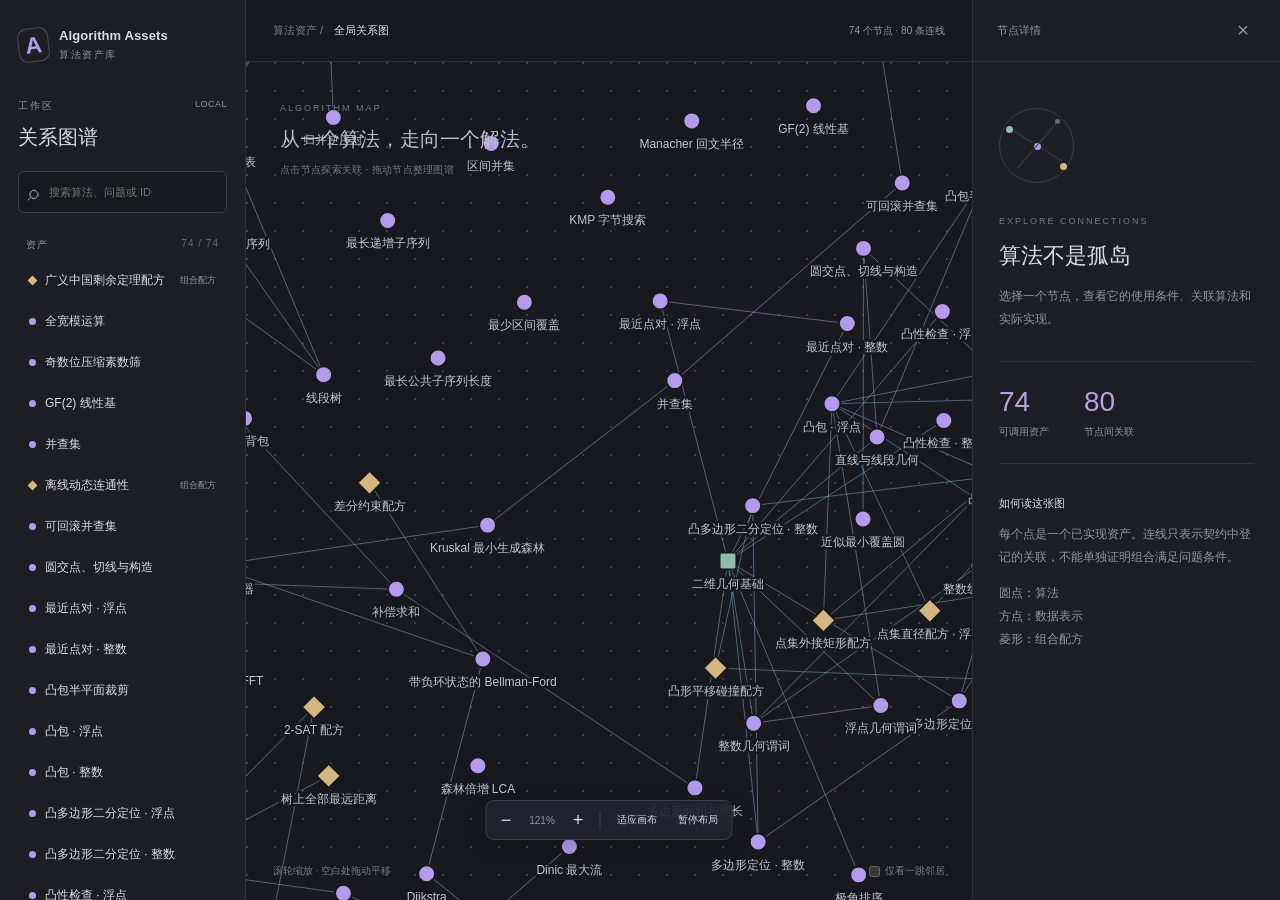
==== commit 5c419ca9: "Give each asset independent documentation and consolidate project records Split 74 algorithm, repres" ====
--- a/visualization/index.html
+++ b/visualization/index.html
@@ -44,7 +44,7 @@
   </div>
   <dialog id="source-dialog"><header><div><strong>实现源码</strong><small id="source-path"></small></div><button id="close-source">关闭</button></header><pre><code id="source-code"></code></pre></dialog>
   <div id="notice" role="status" hidden></div>
-  <script id="catalog-data" type="application/json">{"nodes":[{"schema_version":1,"id":"algebra.chinese_remainder","kind":"recipe","name":"广义中国剩余定理配方","display_name":"广义中国剩余定理配方","header":"include/algorithm_assets/algebra/modular.hpp","documentation":"docs/REPOSITORY_EXPANSION.md","problem":"chinese_remainder","parameters":["n"],"requires":{"input_type":"uint64","coprime_required":false,"result_guarantee":"exact"},"capabilities":{"persistence":"unsupported","snapshot":"unsupported","checkpoint":"unsupported","rollback":"unsupported","undo":"unsupported","redo":"unsupported","arbitrary_deletion":"unsupported","concurrent_writes":"unsupported","concurrent_reads":"supported"},"input":{"conditions":"Congruences, moduli\u003e=1, residues normalized; noncoprime accepted"},"output":{"conditions":"optional least nonnegative residue and lcm; inconsistency nullopt, lcm overflow throws"},"constraints":{"max_n":9223372036854775807,"limits":"size_t, container max_size and allocation limits additionally apply","complete_contract":"docs/REPOSITORY_EXPANSION.md","numeric_and_state":"Congruences, moduli\u003e=1, residues normalized; noncoprime accepted; optional least nonnegative residue and lcm; inconsistency nullopt, lcm overflow throws","errors":"Invalid shape/index/domain rejected; allocations may throw; algorithm-specific overflow/tolerance behavior in documentation"},"complexity":{"operations":"Per equation O(log modulus) Euclid/multiply iterations, platform multiply cost applies","space":"O(1) temporary state, input borrowed","guarantee":"Worst-case unless explicitly stated; no calibrated performance claim"},"memory_lower_bound":{"constant":0,"terms":[],"scope":"Conservative owned payload lower bound on current 64-bit platform, not peak/latency feasibility"},"relations":[{"type":"uses","target":"algebra.modulus64"}],"evidence":{"correctness":"Reasoned invariants and reductions in documentation, not formal verification","tests":"tests/repository_expansion_test.cpp","example":"examples/repository_expansion.cpp","benchmark":"not_measured","judge":"judge/EXPANSION_VALIDATION.md"},"provenance":{"repository":"RyanTsi/Algorithm-notes","commit":"91c14556641c991c716b71906815abdd6a476188","path":"数学/数论/中国剩余定理.md","blob_sha":"297eb31d84ac61cf6a73b1138492bd602da46819","implementation":"Independently rewritten for this project; source motivates algorithm and constraints","license":"No repository license discovered; project distribution license not selected"},"label":"广义中国剩余定理配方","source":"#pragma once\n#include \u003ccstdint\u003e\n#include \u003climits\u003e\n#include \u003cnumeric\u003e\n#include \u003coptional\u003e\n#include \u003cspan\u003e\n#include \u003cstdexcept\u003e\nnamespace algorithm_assets {\nclass Modulus64 {\npublic:\n  explicit Modulus64(std::uint64_t modulus) : modulus_(modulus) {\n    if (modulus\u003c2) throw std::invalid_argument(\"Modulus64 requires modulus \u003e= 2\");\n  }\n  [[nodiscard]] std::uint64_t modulus() const noexcept { return modulus_; }\n  [[nodiscard]] std::uint64_t add(std::uint64_t a,std::uint64_t b) const noexcept {\n    a%=modulus_; b%=modulus_; return a\u003e=modulus_-b?a-(modulus_-b):a+b;\n  }\n  [[nodiscard]] std::uint64_t subtract(std::uint64_t a,std::uint64_t b) const noexcept {\n    a%=modulus_; b%=modulus_; return a\u003e=b?a-b:modulus_-(b-a);\n  }\n  [[nodiscard]] std::uint64_t multiply(std::uint64_t a,std::uint64_t b) const noexcept {\n#if defined(__SIZEOF_INT128__) \u0026\u0026 !defined(ALGORITHM_ASSETS_FORCE_PORTABLE_MODULAR)\n    return static_cast\u003cstd::uint64_t\u003e((static_cast\u003c__uint128_t\u003e(a)*b)%modulus_);\n#else\n    a%=modulus_; std::uint64_t result=0;\n    for (;b;b\u003e\u003e=1) { if (b\u00261U) result=add(result,a); a=add(a,a); }\n    return result;\n#endif\n  }\n  [[nodiscard]] std::uint64_t power(std::uint64_t base,std::uint64_t exponent) const noexcept {\n    std::uint64_t result=1;\n    for (;exponent;exponent\u003e\u003e=1) { if (exponent\u00261U) result=multiply(result,base); base=multiply(base,base); }\n    return result;\n  }\n  [[nodiscard]] std::optional\u003cstd::uint64_t\u003e inverse(std::uint64_t value) const noexcept {\n    auto r0=modulus_,r1=value%modulus_; std::uint64_t t0=0,t1=1;\n    while (r1) {\n      const auto quotient=r0/r1, remainder=r0%r1, coefficient=subtract(t0,multiply(quotient,t1));\n      r0=r1; r1=remainder; t0=t1; t1=coefficient;\n    }\n    return r0==1?std::optional\u003cstd::uint64_t\u003e{t0}:std::nullopt;\n  }\nprivate:\n  std::uint64_t modulus_;\n};\nstruct Congruence { std::uint64_t residue,modulus; };\ninline std::optional\u003cCongruence\u003e chinese_remainder(std::span\u003cconst Congruence\u003e equations) {\n  Congruence result{0,1};\n  for (auto equation:equations) {\n    if (!equation.modulus) throw std::invalid_argument(\"Zero CRT modulus\");\n    equation.residue%=equation.modulus;\n    const auto common=std::gcd(result.modulus,equation.modulus);\n    if (result.residue%common!=equation.residue%common) return std::nullopt;\n    const auto reduced=equation.modulus/common;\n    if (result.modulus\u003estd::numeric_limits\u003cstd::uint64_t\u003e::max()/reduced) throw std::overflow_error(\"CRT modulus overflow\");\n    std::uint64_t factor=0;\n    if (reduced\u003e1) {\n      const auto old=result.residue%equation.modulus;\n      const auto difference=equation.residue\u003e=old?equation.residue-old:equation.modulus-(old-equation.residue);\n      Modulus64 arithmetic(reduced);\n      factor=arithmetic.multiply(difference/common,*arithmetic.inverse(result.modulus/common));\n    }\n    result.residue+=result.modulus*factor; result.modulus*=reduced;\n  }\n  return result;\n}\n} // namespace algorithm_assets\n"},{"schema_version":1,"id":"algebra.modulus64","kind":"algorithm","name":"全宽模运算","display_name":"全宽模运算","header":"include/algorithm_assets/algebra/modular.hpp","documentation":"docs/REPOSITORY_EXPANSION.md","problem":"modular_arithmetic","parameters":[],"requires":{"input_type":"uint64","modulus":"uint64_ge_2","result_guarantee":"exact"},"capabilities":{"persistence":"unsupported","snapshot":"unsupported","checkpoint":"unsupported","rollback":"unsupported","undo":"unsupported","redo":"unsupported","arbitrary_deletion":"unsupported","concurrent_writes":"unsupported","concurrent_reads":"supported"},"input":{"conditions":"uint64 values; modulus\u003e=2; no prime assumption"},"output":{"conditions":"Reduced add/subtract/multiply/power, optional inverse iff gcd=1"},"constraints":{"max_n":9223372036854775807,"limits":"size_t, container max_size and allocation limits additionally apply","complete_contract":"docs/REPOSITORY_EXPANSION.md","numeric_and_state":"uint64 values; modulus\u003e=2; no prime assumption; Reduced add/subtract/multiply/power, optional inverse iff gcd=1","errors":"Invalid shape/index/domain rejected; allocations may throw; algorithm-specific overflow/tolerance behavior in documentation"},"complexity":{"operations":"Native uint128 multiply O(1), portable fallback \u003c=64 additions; pow log(exponent) multiplications; inverse log(modulus) iterations","space":"8-byte modulus; constant temporary state","guarantee":"Worst-case unless explicitly stated; no calibrated performance claim"},"memory_lower_bound":{"constant":8,"terms":[],"scope":"Conservative owned payload lower bound on current 64-bit platform, not peak/latency feasibility"},"relations":[],"evidence":{"correctness":"Reasoned invariants and reductions in documentation, not formal verification","tests":"tests/repository_expansion_test.cpp","example":"examples/repository_expansion.cpp","benchmark":"not_measured","judge":"judge/EXPANSION_VALIDATION.md"},"provenance":{"repository":"RyanTsi/Algorithm-notes","commit":"91c14556641c991c716b71906815abdd6a476188","path":"数学/数论/欧几里得算法.md","blob_sha":"5057c4027d42e76a2a4511904f69491d78457ef2","implementation":"Independently rewritten for this project; source motivates algorithm and constraints","license":"No repository license discovered; project distribution license not selected"},"label":"全宽模运算","source":"#pragma once\n#include \u003ccstdint\u003e\n#include \u003climits\u003e\n#include \u003cnumeric\u003e\n#include \u003coptional\u003e\n#include \u003cspan\u003e\n#include \u003cstdexcept\u003e\nnamespace algorithm_assets {\nclass Modulus64 {\npublic:\n  explicit Modulus64(std::uint64_t modulus) : modulus_(modulus) {\n    if (modulus\u003c2) throw std::invalid_argument(\"Modulus64 requires modulus \u003e= 2\");\n  }\n  [[nodiscard]] std::uint64_t modulus() const noexcept { return modulus_; }\n  [[nodiscard]] std::uint64_t add(std::uint64_t a,std::uint64_t b) const noexcept {\n    a%=modulus_; b%=modulus_; return a\u003e=modulus_-b?a-(modulus_-b):a+b;\n  }\n  [[nodiscard]] std::uint64_t subtract(std::uint64_t a,std::uint64_t b) const noexcept {\n    a%=modulus_; b%=modulus_; return a\u003e=b?a-b:modulus_-(b-a);\n  }\n  [[nodiscard]] std::uint64_t multiply(std::uint64_t a,std::uint64_t b) const noexcept {\n#if defined(__SIZEOF_INT128__) \u0026\u0026 !defined(ALGORITHM_ASSETS_FORCE_PORTABLE_MODULAR)\n    return static_cast\u003cstd::uint64_t\u003e((static_cast\u003c__uint128_t\u003e(a)*b)%modulus_);\n#else\n    a%=modulus_; std::uint64_t result=0;\n    for (;b;b\u003e\u003e=1) { if (b\u00261U) result=add(result,a); a=add(a,a); }\n    return result;\n#endif\n  }\n  [[nodiscard]] std::uint64_t power(std::uint64_t base,std::uint64_t exponent) const noexcept {\n    std::uint64_t result=1;\n    for (;exponent;exponent\u003e\u003e=1) { if (exponent\u00261U) result=multiply(result,base); base=multiply(base,base); }\n    return result;\n  }\n  [[nodiscard]] std::optional\u003cstd::uint64_t\u003e inverse(std::uint64_t value) const noexcept {\n    auto r0=modulus_,r1=value%modulus_; std::uint64_t t0=0,t1=1;\n    while (r1) {\n      const auto quotient=r0/r1, remainder=r0%r1, coefficient=subtract(t0,multiply(quotient,t1));\n      r0=r1; r1=remainder; t0=t1; t1=coefficient;\n    }\n    return r0==1?std::optional\u003cstd::uint64_t\u003e{t0}:std::nullopt;\n  }\nprivate:\n  std::uint64_t modulus_;\n};\nstruct Congruence { std::uint64_t residue,modulus; };\ninline std::optional\u003cCongruence\u003e chinese_remainder(std::span\u003cconst Congruence\u003e equations) {\n  Congruence result{0,1};\n  for (auto equation:equations) {\n    if (!equation.modulus) throw std::invalid_argument(\"Zero CRT modulus\");\n    equation.residue%=equation.modulus;\n    const auto common=std::gcd(result.modulus,equation.modulus);\n    if (result.residue%common!=equation.residue%common) return std::nullopt;\n    const auto reduced=equation.modulus/common;\n    if (result.modulus\u003estd::numeric_limits\u003cstd::uint64_t\u003e::max()/reduced) throw std::overflow_error(\"CRT modulus overflow\");\n    std::uint64_t factor=0;\n    if (reduced\u003e1) {\n      const auto old=result.residue%equation.modulus;\n      const auto difference=equation.residue\u003e=old?equation.residue-old:equation.modulus-(old-equation.residue);\n      Modulus64 arithmetic(reduced);\n      factor=arithmetic.multiply(difference/common,*arithmetic.inverse(result.modulus/common));\n    }\n    result.residue+=result.modulus*factor; result.modulus*=reduced;\n  }\n  return result;\n}\n} // namespace algorithm_assets\n"},{"schema_version":1,"id":"algebra.prime_sieve","kind":"algorithm","name":"奇数位压缩素数筛","display_name":"奇数位压缩素数筛","header":"include/algorithm_assets/algebra/prime_sieve.hpp","documentation":"docs/REPOSITORY_EXPANSION.md","problem":"primality_table","parameters":["n"],"requires":{"input_type":"uint32","output":"primality_or_primes","updates":"none"},"capabilities":{"persistence":"unsupported","snapshot":"unsupported","checkpoint":"unsupported","rollback":"unsupported","undo":"unsupported","redo":"unsupported","arbitrary_deletion":"unsupported","concurrent_writes":"unsupported","concurrent_reads":"supported"},"input":{"conditions":"uint32 inclusive limit N, queries within limit"},"output":{"conditions":"Exact primality or owned sorted primes or callback; 0/1 false"},"constraints":{"max_n":4294967295,"limits":"size_t, container max_size and allocation limits additionally apply","complete_contract":"docs/REPOSITORY_EXPANSION.md","numeric_and_state":"uint32 inclusive limit N, queries within limit; Exact primality or owned sorted primes or callback; 0/1 false","errors":"Invalid shape/index/domain rejected; allocations may throw; algorithm-specific overflow/tolerance behavior in documentation"},"complexity":{"operations":"O(N log log N) construction; O(1) query; O(N) enumeration plus callback","space":"Approximately N/16 marking bytes; owned prime output adds4*pi(N)","guarantee":"Worst-case unless explicitly stated; no calibrated performance claim"},"memory_lower_bound":{"constant":0,"terms":[],"scope":"Conservative owned payload lower bound on current 64-bit platform, not peak/latency feasibility"},"relations":[],"evidence":{"correctness":"Reasoned invariants and reductions in documentation, not formal verification","tests":"tests/repository_expansion_test.cpp","example":"examples/repository_expansion.cpp","benchmark":"not_measured","judge":"judge/EXPANSION_VALIDATION.md"},"provenance":{"repository":"RyanTsi/Algorithm-notes","commit":"91c14556641c991c716b71906815abdd6a476188","path":"数学/数论/质数筛.md","blob_sha":"79841144659dc38879cd0a8fda740f6834d5e3f8","implementation":"Independently rewritten for this project; source motivates algorithm and constraints","license":"No repository license discovered; project distribution license not selected"},"label":"奇数位压缩素数筛","source":"#pragma once\n#include \u003ccstddef\u003e\n#include \u003ccstdint\u003e\n#include \u003cfunctional\u003e\n#include \u003cstdexcept\u003e\n#include \u003cvector\u003e\nnamespace algorithm_assets {\nclass PrimeSieve {\npublic:\n  explicit PrimeSieve(std::uint32_t limit) : limit_(limit), composite_((std::size_t{limit}/2+1+63)/64) {\n    mark(1);\n    for (std::uint64_t p=3;p\u003c=limit/p;p+=2) if (!marked(p))\n      for (auto multiple=p*p;multiple\u003c=limit;multiple+=2*p) mark(multiple);\n  }\n  [[nodiscard]] bool is_prime(std::uint32_t x) const {\n    if (x\u003elimit_) throw std::out_of_range(\"Primality query outside sieve\");\n    return x==2 || (x\u003e=3 \u0026\u0026 (x\u00261U) \u0026\u0026 !marked(x));\n  }\n  template\u003cclass Emit\u003e void for_each_prime(Emit\u0026\u0026 emit) const {\n    if (limit_\u003e=2) std::invoke(emit,std::uint32_t{2});\n    for (std::uint64_t p=3;p\u003c=limit_;p+=2) if (!marked(p)) std::invoke(emit,static_cast\u003cstd::uint32_t\u003e(p));\n  }\n  [[nodiscard]] std::vector\u003cstd::uint32_t\u003e primes() const {\n    std::vector\u003cstd::uint32_t\u003e result; for_each_prime([\u0026](auto p){result.push_back(p);}); return result;\n  }\nprivate:\n  bool marked(std::uint64_t odd) const noexcept { const auto i=odd/2; return (composite_[i/64]\u003e\u003e(i%64))\u00261U; }\n  void mark(std::uint64_t odd) noexcept { const auto i=odd/2; composite_[i/64]|=std::uint64_t{1}\u003c\u003c(i%64); }\n  std::uint32_t limit_; std::vector\u003cstd::uint64_t\u003e composite_;\n};\n} // namespace algorithm_assets\n"},{"schema_version":1,"id":"algebra.xor_basis64","kind":"algorithm","name":"XorBasis64","header":"include/algorithm_assets/algebra/xor_basis.hpp","documentation":"docs/REPOSITORY_ASSETS.md#xorbasis64","problem":"gf2_span","parameters":[],"requires":{"input_type":"uint64","updates":{"subset_of":["insert","merge","query"]},"enumeration":"distinct_including_zero"},"capabilities":{"persistence":"unsupported","checkpoint":"unsupported","rollback":"unsupported","undo":"unsupported","redo":"unsupported","arbitrary_deletion":"unsupported","concurrent_reads":"conditional","concurrent_writes":"unsupported"},"input":{"vectors":"uint64 GF(2), all 64 bits","kth_index":"uint64, zero-based"},"output":{"rank":"0..64","maximize":"seed XOR span maximum","kth":"Distinct sorted span including zero, optional if index out of range","minimum":"optional nonzero value"},"constraints":{"max_n":9223372036854775807,"allocation":"size_t and vector max_size / available memory limits additionally apply","semantics":"Complete API, numeric, lifetime, threading and state conditions in docs/REPOSITORY_ASSETS.md","errors":"Bad index/range or endpoint throws; overflow explicitly checked; allocations may throw","enumeration":"No multiplicity, nonempty-subset interpretation, witness or deletion; full rank permits all uint64 indices"},"complexity":{"insert_query":"O(64)","merge_kth":"O(64^2)","space":"512-byte rows + size_t rank; kth local 512 bytes; no heap"},"memory_lower_bound":{"constant":512,"terms":[],"scope":"Conservative payload lower bound, not peak memory feasibility; 64-bit platform costs in documentation"},"relations":[],"evidence":{"correctness":"Reasoned invariants in documentation; not formal verification","tests":"tests/repository_assets_test.cpp","example":"examples/repository_assets.cpp","benchmark":"not_measured","judge":"judge/VALIDATION.md"},"provenance":{"implementation":"Rewritten modern C++20 for this project, not source-code copy","reference":"数学/线性代数/线性基.md","license":"No source LICENSE discovered; project distribution license not selected","repository":"RyanTsi/Algorithm-notes","commit":"91c14556641c991c716b71906815abdd6a476188","url":"https://github.com/RyanTsi/Algorithm-notes/blob/91c14556641c991c716b71906815abdd6a476188/数学/线性代数/线性基.md","additional_reference":"RyanTsi/blog@6ea0ef09d8479c8775654c1627710af6da1d5392:content/posts/线性基.md"},"label":"GF(2) 线性基","source":"#pragma once\n\n#include \u003carray\u003e\n#include \u003ccstddef\u003e\n#include \u003ccstdint\u003e\n#include \u003coptional\u003e\n\nnamespace algorithm_assets {\n\n// Echelon basis of 64-bit vectors over GF(2), including the top bit.\n// Enumeration refers to DISTINCT span values and always includes empty XOR=0.\nclass XorBasis64 {\npublic:\n  bool insert(std::uint64_t value) noexcept {\n    for (int bit = 63; bit \u003e= 0; --bit) {\n      if (!(value \u0026 (std::uint64_t{1} \u003c\u003c bit))) continue;\n      if (rows_[bit]) value ^= rows_[bit];\n      else { rows_[bit] = value; ++rank_; return true; }\n    }\n    return false;\n  }\n  [[nodiscard]] bool contains(std::uint64_t value) const noexcept {\n    for (int bit = 63; bit \u003e= 0; --bit)\n      if (value \u0026 (std::uint64_t{1} \u003c\u003c bit)) value ^= rows_[bit];\n    return value == 0;\n  }\n  [[nodiscard]] std::size_t rank() const noexcept { return rank_; }\n  [[nodiscard]] std::uint64_t maximize(std::uint64_t seed = 0) const noexcept {\n    for (int bit = 63; bit \u003e= 0; --bit)\n      if ((seed ^ rows_[bit]) \u003e seed) seed ^= rows_[bit];\n    return seed;\n  }\n  [[nodiscard]] std::optional\u003cstd::uint64_t\u003e minimum_nonzero() const noexcept {\n    for (const auto row : rows_) if (row) return row;\n    return std::nullopt;\n  }\n  void merge(const XorBasis64\u0026 other) noexcept { for (const auto row : other.rows_) insert(row); }\n  [[nodiscard]] std::optional\u003cstd::uint64_t\u003e kth_span_value(std::uint64_t index) const noexcept {\n    if (rank_ \u003c 64 \u0026\u0026 index \u003e= (std::uint64_t{1} \u003c\u003c rank_)) return std::nullopt;\n    auto reduced = rows_; // Local RREF: const reads do not mutate shared state.\n    for (int bit = 0; bit \u003c 64; ++bit) {\n      if (!reduced[bit]) continue;\n      for (int higher = bit + 1; higher \u003c 64; ++higher)\n        if (reduced[higher] \u0026 (std::uint64_t{1} \u003c\u003c bit)) reduced[higher] ^= reduced[bit];\n    }\n    std::uint64_t result = 0;\n    std::size_t ordinal = 0;\n    for (const auto row : reduced) if (row) {\n      if (index \u0026 (std::uint64_t{1} \u003c\u003c ordinal)) result ^= row;\n      ++ordinal;\n    }\n    return result;\n  }\nprivate:\n  std::array\u003cstd::uint64_t, 64\u003e rows_{};\n  std::size_t rank_ = 0;\n};\n\n} // namespace algorithm_assets\n"},{"schema_version":1,"id":"connectivity.dsu","kind":"algorithm","name":"DisjointSet","header":"include/algorithm_assets/connectivity/disjoint_set.hpp","documentation":"docs/FIRST_ASSETS.md#disjointset","problem":"connectivity","parameters":["n"],"requires":{"directed":false,"execution_mode":{"one_of":["online","offline"]},"updates":{"subset_of":["add","query"]},"rollback":false},"capabilities":{"persistence":"unsupported","checkpoint":"unsupported","rollback":"unsupported","undo":"unsupported","redo":"unsupported","arbitrary_deletion":"unsupported","concurrent_reads":"unsupported","concurrent_writes":"unsupported"},"input":{"universe":"Fixed n vertices, IDs [0,n), n may be zero","operations":["leader(v)","same(u,v)","component_size(v)","merge(u,v)"]},"output":{"merge":"True iff two components were joined","representative":"An implementation representative, not a stable semantic label","partition":"Exact; initially each vertex is separate"},"constraints":{"max_n":2147483647,"errors":"out_of_range for invalid IDs; length_error for excessive n; allocation may throw","mutation":"All nontrivial queries may compress paths","copy":"A full value copy costs O(n); it is not a checkpoint API","threading":"Use external synchronization; queries also mutate"},"complexity":{"initialization":"Theta(n)","operations":"O(alpha(n)) amortized across a sequence; O(log(n+1)) individual worst case","space":"4n logical payload bytes, plus vector capacity/header; O(1) stack","guarantee":"amortized"},"memory_lower_bound":{"constant":0,"terms":[{"coefficient":4,"factors":["n"]}],"scope":"Conservative lower bound on owned payload, not a peak-allocation upper bound; excludes container headers, allocator overhead and caller input"},"relations":[{"type":"alternative","target":"connectivity.rollback_dsu"}],"evidence":{"correctness":"Reasoned invariants in documentation; not formally verified","tests":"tests/algorithms_test.cpp","example":"examples/first_algorithms.cpp","benchmark":"not_measured","notes":"Random label-partition oracle; boundary IDs; size/count; redundant unions"},"provenance":{"implementation":"Written for this project; no source code copied","reference":"../oi-wiki-reference/docs/ and standard algorithm definitions","license":"Project distribution license not yet selected"},"label":"并查集","source":"#pragma once\n\n#include \u003ccstddef\u003e\n#include \u003ccstdint\u003e\n#include \u003climits\u003e\n#include \u003cstdexcept\u003e\n#include \u003cvector\u003e\n\nnamespace algorithm_assets {\n\n// A negative entry stores a root's component size; other entries store its parent.\nclass DisjointSet {\npublic:\n  explicit DisjointSet(std::size_t size) : parents_(checked_size(size), -1), components_(size) {}\n\n  [[nodiscard]] std::size_t size() const noexcept { return parents_.size(); }\n  [[nodiscard]] std::size_t component_count() const noexcept { return components_; }\n\n  std::size_t leader(std::size_t vertex) {\n    check_vertex(vertex);\n    return find_root(vertex);\n  }\n\n  bool same(std::size_t first, std::size_t second) {\n    check_vertex(first);\n    check_vertex(second);\n    return find_root(first) == find_root(second);\n  }\n\n  std::size_t component_size(std::size_t vertex) {\n    check_vertex(vertex);\n    return static_cast\u003cstd::size_t\u003e(-parents_[find_root(vertex)]);\n  }\n\n  // Returns false for a redundant merge. Queries can mutate paths as well.\n  bool merge(std::size_t first, std::size_t second) {\n    check_vertex(first);\n    check_vertex(second);\n    first = find_root(first);\n    second = find_root(second);\n    if (first == second) {\n      return false;\n    }\n    if (parents_[first] \u003e parents_[second]) {\n      const auto temporary = first;\n      first = second;\n      second = temporary;\n    }\n    parents_[first] += parents_[second];\n    parents_[second] = static_cast\u003cstd::int32_t\u003e(first);\n    --components_;\n    return true;\n  }\n\nprivate:\n  static std::size_t checked_size(std::size_t size) {\n    if (size \u003e static_cast\u003cstd::size_t\u003e(std::numeric_limits\u003cstd::int32_t\u003e::max())) {\n      throw std::length_error(\"DisjointSet requires at most INT32_MAX vertices\");\n    }\n    return size;\n  }\n\n  void check_vertex(std::size_t vertex) const {\n    if (vertex \u003e= size()) {\n      throw std::out_of_range(\"DisjointSet vertex is out of range\");\n    }\n  }\n\n  std::size_t find_root(std::size_t vertex) {\n    auto root = vertex;\n    while (parents_[root] \u003e= 0) {\n      root = static_cast\u003cstd::size_t\u003e(parents_[root]);\n    }\n    while (vertex != root) {\n      const auto next = static_cast\u003cstd::size_t\u003e(parents_[vertex]);\n      parents_[vertex] = static_cast\u003cstd::int32_t\u003e(root);\n      vertex = next;\n    }\n    return root;\n  }\n\n  std::vector\u003cstd::int32_t\u003e parents_;\n  std::size_t components_;\n};\n\n}  // namespace algorithm_assets\n"},{"schema_version":1,"id":"connectivity.offline","kind":"recipe","name":"Offline dynamic connectivity","header":"include/algorithm_assets/recipes/offline_connectivity.hpp","documentation":"docs/FIRST_ASSETS.md#offline-connectivity","problem":"connectivity","parameters":["n","q"],"requires":{"directed":false,"execution_mode":"offline","updates":{"subset_of":["add","remove","query"]},"rollback":false},"capabilities":{"persistence":"unsupported","checkpoint":"unsupported","rollback":"unsupported","undo":"unsupported","redo":"unsupported","arbitrary_deletion":"supported","concurrent_reads":"supported","concurrent_writes":"unsupported"},"input":{"initial_graph":"Empty undirected multigraph","events":"Entire chronological event sequence available before computation; valid endpoints","copies":"Repeated adds increase multiplicity; remove consumes one copy; edge live until last copy removed"},"output":{"answers":"vector\u003cbool\u003e in query occurrence order; query(v,v) true; no queries =\u003e empty","input":"Not modified"},"constraints":{"max_n":2147483647,"errors":"Remove of inactive edge, unknown event kind invalid_argument; invalid ID out_of_range; storage overflow length_error; allocation may throw","deletion_scope":"Supports remove events only in this offline batch; no online delete API","undo_scope":"Internal rollback not exposed as user rollback/redo","threading":"Independent calls only; returned vector\u003cbool\u003e concurrent writes unsafe"},"complexity":{"preprocess":"O(q*log(q+1) + K*log(q+1)) where K is live intervals","traversal":"O(n+q+K*log(q+1)*log(n+1))","space":"O(n+q+K*log(q+1)); input, allocator/map overhead and output also matter","guarantee":"deterministic ordered-map preprocessing"},"memory_lower_bound":{"constant":0,"terms":[{"coefficient":4,"factors":["n"]}],"scope":"Conservative lower bound on owned payload, not a peak-allocation upper bound; excludes container headers, allocator overhead and caller input"},"relations":[{"type":"uses","target":"connectivity.rollback_dsu"}],"evidence":{"correctness":"Reasoned invariants in documentation; not formally verified","tests":"tests/algorithms_test.cpp","example":"examples/first_algorithms.cpp","benchmark":"not_measured","notes":"BFS oracle at each query across valid randomized multigraph event streams; repeated edges and invalid removal"},"provenance":{"implementation":"Written for this project; no source code copied","reference":"../oi-wiki-reference/docs/ and standard algorithm definitions","license":"Project distribution license not yet selected"},"label":"离线动态连通性","source":"#pragma once\n\n#include \u003calgorithm_assets/connectivity/rollback_disjoint_set.hpp\u003e\n\n#include \u003calgorithm\u003e\n#include \u003ccstddef\u003e\n#include \u003ccstdint\u003e\n#include \u003climits\u003e\n#include \u003cmap\u003e\n#include \u003cspan\u003e\n#include \u003cstdexcept\u003e\n#include \u003cutility\u003e\n#include \u003cvector\u003e\n\nnamespace algorithm_assets {\n\nenum class ConnectivityEventKind { add, remove, query };\n\nstruct ConnectivityEvent {\n  ConnectivityEventKind kind;\n  std::uint32_t first;\n  std::uint32_t second;\n};\n\n// Empty initial undirected multigraph. Results follow query order, not DFS order.\ninline std::vector\u003cbool\u003e offline_connectivity(std::size_t vertex_count,\n                                            std::span\u003cconst ConnectivityEvent\u003e events) {\n  if (vertex_count \u003e static_cast\u003cstd::size_t\u003e(std::numeric_limits\u003cstd::int32_t\u003e::max())) {\n    throw std::length_error(\"Offline connectivity requires at most INT32_MAX vertices\");\n  }\n  const auto count = events.size();\n  if (count == 0) {\n    return {};\n  }\n  if (count \u003e (std::vector\u003cstd::size_t\u003e().max_size() - 1) / 2) {\n    throw std::length_error(\"Offline connectivity timeline is too large\");\n  }\n  using Edge = std::pair\u003cstd::uint32_t, std::uint32_t\u003e;\n  struct ActiveEdge {\n    std::size_t start;\n    std::size_t copies;\n  };\n  struct Interval {\n    std::size_t first;\n    std::size_t last;\n    Edge edge;\n  };\n  std::vector\u003cInterval\u003e intervals;\n  std::vector\u003cstd::size_t\u003e query_indices(count);\n  std::size_t query_count = 0;\n  {\n    // An ordered map gives deterministic O(q log(q+1)) preprocessing.\n    std::map\u003cEdge, ActiveEdge\u003e active;\n    for (std::size_t time = 0; time \u003c count; ++time) {\n      const auto\u0026 event = events[time];\n      if (event.first \u003e= vertex_count || event.second \u003e= vertex_count) {\n        throw std::out_of_range(\"Connectivity event endpoint is out of range\");\n      }\n      const auto edge = Edge{std::min(event.first, event.second),\n                             std::max(event.first, event.second)};\n      switch (event.kind) {\n      case ConnectivityEventKind::add: {\n        auto [entry, inserted] = active.try_emplace(edge, ActiveEdge{time, 0});\n        (void)inserted;\n        ++entry-\u003esecond.copies;\n        break;\n      }\n      case ConnectivityEventKind::remove: {\n        const auto entry = active.find(edge);\n        if (entry == active.end()) {\n          throw std::invalid_argument(\"Cannot remove an inactive edge\");\n        }\n        if (--entry-\u003esecond.copies == 0) {\n          intervals.push_back({entry-\u003esecond.start, time, edge});\n          active.erase(entry);\n        }\n        break;\n      }\n      case ConnectivityEventKind::query:\n        query_indices[time] = query_count++;\n        break;\n      default:\n        throw std::invalid_argument(\"Unknown connectivity event kind\");\n      }\n    }\n    for (const auto\u0026 [edge, entry] : active) {\n      intervals.push_back({entry.start, count, edge});\n    }\n  }\n  if (query_count == 0) {\n    return {};  // All events were still validated; no traversal is needed.\n  }\n\n  // CSR-style event storage: avoid a separately allocated vector at each node.\n  std::vector\u003cstd::size_t\u003e offsets(2 * count + 1, 0);\n  const auto visit_nodes = [count](const Interval\u0026 interval, const auto\u0026 visit) {\n    for (auto first = interval.first + count, last = interval.last + count; first \u003c last;\n         first /= 2, last /= 2) {\n      if (first % 2 != 0) {\n        visit(first++);\n      }\n      if (last % 2 != 0) {\n        visit(--last);\n      }\n    }\n  };\n  for (const auto\u0026 interval : intervals) {\n    visit_nodes(interval, [\u0026](std::size_t node) { ++offsets[node + 1]; });\n  }\n  for (std::size_t node = 1; node \u003c offsets.size(); ++node) {\n    if (offsets[node] \u003e std::numeric_limits\u003cstd::size_t\u003e::max() - offsets[node - 1]) {\n      throw std::length_error(\"Offline connectivity event count overflowed\");\n    }\n    offsets[node] += offsets[node - 1];\n  }\n  std::vector\u003cEdge\u003e scheduled_edges(offsets.back());\n  {\n    auto cursor = offsets;\n    for (const auto\u0026 interval : intervals) {\n      visit_nodes(interval, [\u0026](std::size_t node) {\n        scheduled_edges[cursor[node]++] = interval.edge;\n      });\n    }\n  }\n  // Interval storage is no longer live during traversal.\n  std::vector\u003cInterval\u003e().swap(intervals);\n\n  RollbackDisjointSet components(vertex_count);\n  std::vector\u003cbool\u003e answers(query_count);\n  const auto traverse = [\u0026](auto\u0026\u0026 self, std::size_t node) -\u003e void {\n    const auto checkpoint = components.checkpoint();\n    for (auto index = offsets[node]; index \u003c offsets[node + 1]; ++index) {\n      const auto [first, second] = scheduled_edges[index];\n      components.merge(first, second);\n    }\n    if (node \u003e= count) {\n      const auto time = node - count;\n      if (events[time].kind == ConnectivityEventKind::query) {\n        answers[query_indices[time]] = components.same(events[time].first, events[time].second);\n      }\n    } else {\n      self(self, 2 * node);\n      self(self, 2 * node + 1);\n    }\n    components.rollback(checkpoint);\n  };\n  traverse(traverse, 1);\n  return answers;\n}\n\n}  // namespace algorithm_assets\n"},{"schema_version":1,"id":"connectivity.rollback_dsu","kind":"algorithm","name":"RollbackDisjointSet","header":"include/algorithm_assets/connectivity/rollback_disjoint_set.hpp","documentation":"docs/FIRST_ASSETS.md#rollbackdisjointset","problem":"connectivity","parameters":["n"],"requires":{"directed":false,"execution_mode":{"one_of":["online","offline"]},"updates":{"subset_of":["add","query"]},"rollback":true},"capabilities":{"persistence":"unsupported","checkpoint":"supported","rollback":"supported","undo":"supported","redo":"unsupported","arbitrary_deletion":"unsupported","concurrent_reads":"conditional","concurrent_writes":"unsupported"},"input":{"universe":"Fixed n vertices; IDs [0,n)","checkpoint":"History depth in this same instance on current ancestral history"},"output":{"merge":"Only successful merges append history","undo":"undo_last_merge undoes one successful merge, not necessarily the last API call","rollback":"Restores partition and count to checkpoint"},"constraints":{"max_n":2147483647,"errors":"Invalid vertex/future depth throws; obsolete or foreign same-depth tokens cannot be detected and violate preconditions","mutation":"Read-only queries; merges and rollback mutate","history":"Rolling back discards the future; no redo, branch access, or arbitrary deletion","threading":"Concurrent reads only when no mutation occurs","copy":"Deep value copy O(n+h); checkpoints do not transfer between objects"},"complexity":{"initialization":"Theta(n)","query_or_merge":"O(log(n+1)); history vector append amortized O(1), individual reallocation O(h)","rollback":"Theta(k) for k undone successful merges; each undo O(1)","space":"4n + 12h logical payload bytes; h \u003c= n-1; capacities/expansion extra","guarantee":"logarithmic traversal; amortized append"},"memory_lower_bound":{"constant":0,"terms":[{"coefficient":4,"factors":["n"]}],"scope":"Conservative lower bound on owned payload, not a peak-allocation upper bound; excludes container headers, allocator overhead and caller input"},"relations":[{"type":"alternative","target":"connectivity.dsu"},{"type":"composes_into","target":"connectivity.offline"}],"evidence":{"correctness":"Reasoned invariants in documentation; not formally verified","tests":"tests/algorithms_test.cpp","example":"examples/first_algorithms.cpp","benchmark":"not_measured","notes":"Random nested rollback and undo versus full reference partitions; obsolete-token restrictions are documented"},"provenance":{"implementation":"Written for this project; no source code copied","reference":"../oi-wiki-reference/docs/ and standard algorithm definitions","license":"Project distribution license not yet selected"},"label":"可回滚并查集","source":"#pragma once\n\n#include \u003ccstddef\u003e\n#include \u003ccstdint\u003e\n#include \u003climits\u003e\n#include \u003cstdexcept\u003e\n#include \u003cutility\u003e\n#include \u003cvector\u003e\n\nnamespace algorithm_assets {\n\nclass RollbackDisjointSet {\npublic:\n  // A depth is valid only on the same object's current ancestral history.\n  using Checkpoint = std::size_t;\n\n  explicit RollbackDisjointSet(std::size_t size)\n      : parents_(checked_size(size), -1), components_(size) {}\n\n  [[nodiscard]] std::size_t size() const noexcept { return parents_.size(); }\n  [[nodiscard]] std::size_t component_count() const noexcept { return components_; }\n  [[nodiscard]] Checkpoint checkpoint() const noexcept { return history_.size(); }\n\n  [[nodiscard]] std::size_t leader(std::size_t vertex) const {\n    check_vertex(vertex);\n    return find_root(vertex);\n  }\n\n  [[nodiscard]] bool same(std::size_t first, std::size_t second) const {\n    check_vertex(first);\n    check_vertex(second);\n    return find_root(first) == find_root(second);\n  }\n\n  [[nodiscard]] std::size_t component_size(std::size_t vertex) const {\n    check_vertex(vertex);\n    return static_cast\u003cstd::size_t\u003e(-parents_[find_root(vertex)]);\n  }\n\n  bool merge(std::size_t first, std::size_t second) {\n    check_vertex(first);\n    check_vertex(second);\n    first = find_root(first);\n    second = find_root(second);\n    if (first == second) {\n      return false;  // Failed merges consume no history.\n    }\n    if (parents_[first] \u003e parents_[second]) {\n      std::swap(first, second);\n    }\n    // Record before mutation, so allocation failure preserves the partition.\n    history_.push_back({static_cast\u003cstd::int32_t\u003e(first), static_cast\u003cstd::int32_t\u003e(second),\n                        parents_[first]});\n    parents_[first] += parents_[second];\n    parents_[second] = static_cast\u003cstd::int32_t\u003e(first);\n    --components_;\n    return true;\n  }\n\n  bool undo_last_merge() noexcept {\n    if (history_.empty()) {\n      return false;\n    }\n    const auto change = history_.back();\n    history_.pop_back();\n    // The merged size is the sum of the two original negative sizes.\n    parents_[change.child] = parents_[change.parent] - change.parent_size;\n    parents_[change.parent] = change.parent_size;\n    ++components_;\n    return true;\n  }\n\n  void rollback(Checkpoint checkpoint) {\n    if (checkpoint \u003e history_.size()) {\n      throw std::out_of_range(\"RollbackDisjointSet checkpoint is ahead of current history\");\n    }\n    while (history_.size() \u003e checkpoint) {\n      undo_last_merge();\n    }\n  }\n\nprivate:\n  struct Change {\n    std::int32_t parent;\n    std::int32_t child;\n    std::int32_t parent_size;\n  };\n\n  static std::size_t checked_size(std::size_t size) {\n    if (size \u003e static_cast\u003cstd::size_t\u003e(std::numeric_limits\u003cstd::int32_t\u003e::max())) {\n      throw std::length_error(\"RollbackDisjointSet requires at most INT32_MAX vertices\");\n    }\n    return size;\n  }\n\n  void check_vertex(std::size_t vertex) const {\n    if (vertex \u003e= size()) {\n      throw std::out_of_range(\"RollbackDisjointSet vertex is out of range\");\n    }\n  }\n\n  std::size_t find_root(std::size_t vertex) const noexcept {\n    // No path compression: union by size bounds depth and keeps history local.\n    while (parents_[vertex] \u003e= 0) {\n      vertex = static_cast\u003cstd::size_t\u003e(parents_[vertex]);\n    }\n    return vertex;\n  }\n\n  std::vector\u003cstd::int32_t\u003e parents_;\n  std::vector\u003cChange\u003e history_;\n  std::size_t components_;\n};\n\n}  // namespace algorithm_assets\n"},{"schema_version":1,"id":"geometry.circle","kind":"algorithm","name":"Fixed-capacity circle operations","display_name":"圆交点、切线与构造","header":"include/algorithm_assets/geometry/circle.hpp","documentation":"docs/GEOMETRY2D.md#circles","problem":"geometry.circle_operations","parameters":[],"requires":{"coordinates":"float64_abs_le_1e100","result_guarantee":"approximate","operation":{"one_of":["locate","circle_line_intersection","circle_segment_intersection","circle_circle_intersection","tangent_points","common_tangents","common_tangent_count","circumcircle","incircle","centers_through","overlap_area"]}},"capabilities":{"persistence":"unsupported","checkpoint":"unsupported","rollback":"unsupported","undo":"unsupported","redo":"unsupported","arbitrary_deletion":"unsupported","concurrent_writes":"unsupported","concurrent_reads":"supported"},"input":{"circles":"Immutable Circle(center, radius); point circles permitted; finite nonnegative radius\u003c=1e100","line_segment_points":"Nondegenerate Line or possibly point Segment; triangles may degenerate","tolerance":"Used for classification except overlap_area; explicitly configured units/scale"},"output":{"intersections":"Circumference: 0/1/2 points or infinite for identical positive circle; coincident point circles one point","tangents":"0..4 Lines or infinite; count nullopt means infinite, inside-point tangent_points empty; point-circle degeneracies defined","triangle_circles":"optional\u003cCircle\u003e, nullopt if collinear/degenerate under policy","centers":"0/1/2/infinite; repeated point and positive radius infinite","overlap":"Closed-disk overlap area, NOT circumference intersection count"},"constraints":{"max_n":1152921504606846975,"coordinates":"Float: finite |x|,|y|\u003c=1e100; integer: |x|,|y|\u003c=1e9. Out-of-domain inputs throw invalid_argument.","numeric":"Integer predicate/squared-distance operations exact within bound; floating operations approximate, with long double intermediates; no exact floating kernel. Underflow and near-degenerate topology are not certified. No fast-math.","ownership":"Inputs borrowed for call and not mutated unless explicitly stated; returned coordinates owned; no implicit I/O or global mutable state.","threading":"Concurrent calls may share read-only input; caller must not write input during a call.","errors":"Invalid domain throws invalid_argument; constructed coordinates outside +/-1e100 or nonfinite scalar result throw overflow_error; detectable distinct-point squared-distance underflow throws underflow_error; allocation/size may throw.","history":"No persistence, branching, snapshots, rollback, undo or redo. Ordinary value copying is not persistent storage."},"complexity":{"operations":"O(1)","space":"O(1), arrays of \u003c=2 points or \u003c=4 lines; no heap allocation"},"memory_lower_bound":{"constant":0,"terms":[],"scope":"Conservative owned payload/working peak lower bound only; excludes input, allocator overhead, headers and stack; zero for data-dependent branches, not zero actual memory."},"relations":[{"type":"uses","target":"geometry.linear"}],"evidence":{"correctness":"Reasoned invariants in GEOMETRY2D.md; floating correctness conditional on numeric predicates; not formally verified","tests":"tests/geometry_test.cpp","example":"examples/geometry2d.cpp","benchmark":"not_measured","notes":"Regression and degeneracy cases; random integer/float comparisons; closest/diameter quadratic oracles; rectangle all-edge oracle; circle membership/tangency properties"},"provenance":{"implementation":"Reorganized and rewritten from user-provided template; original preserved byte-for-byte","reference":"provenance/geometry2d-template.cpp.txt; docs/GEOMETRY2D.md lists read-only Wiki and primary-source references","license":"User-provided template; project distribution license not yet selected"},"label":"圆交点、切线与构造","source":"#pragma once\n\n#include \u003calgorithm_assets/geometry/polygon.hpp\u003e\n\n#include \u003cnumbers\u003e\n#include \u003coptional\u003e\n\nnamespace algorithm_assets::geometry {\n\nclass Circle {\npublic:\n  Circle() = default; // A point circle at the origin.\n  Circle(Point center, double radius) : center_(center), radius_(radius) {\n    detail::validate(center);\n    if (!std::isfinite(radius) || radius \u003c 0 || radius \u003e 1e100)\n      throw std::invalid_argument(\"Radius must be finite and within [0,1e100]\");\n  }\n  [[nodiscard]] Point center() const noexcept { return center_; }\n  [[nodiscard]] double radius() const noexcept { return radius_; }\nprivate:\n  Point center_{};\n  double radius_ = 0;\n};\n\ninline Containment locate(const Circle\u0026 circle, Point p, Tolerance tolerance = Tolerance{}) {\n  const auto comparison = tolerance.compare(distance(circle.center(), p), circle.radius());\n  return comparison \u003c 0 ? Containment::inside : comparison == 0 ? Containment::boundary : Containment::outside;\n}\ninline IntersectionSet\u003cPoint, 2\u003e intersection(const Circle\u0026 circle, const Line\u0026 line, Tolerance tolerance = Tolerance{}) {\n  IntersectionSet\u003cPoint, 2\u003e result;\n  const auto signed_distance = detail::signed_line_distance(line, circle.center());\n  const auto d = std::abs(signed_distance), r = static_cast\u003clong double\u003e(circle.radius());\n  const auto comparison = tolerance.compare(d, r);\n  if (comparison \u003e 0) return result;\n  const auto u = line.direction(), normal = perpendicular_ccw(u);\n  const auto c = circle.center();\n  const auto foot = detail::make_point(c.x - normal.x * signed_distance, c.y - normal.y * signed_distance);\n  if (comparison == 0 || r == 0) { result.add(foot); return result; }\n  const auto offset = std::sqrt(std::max(0.L, (r - d) * (r + d)));\n  result.add(detail::make_point(foot.x - offset * u.x, foot.y - offset * u.y));\n  result.add(detail::make_point(foot.x + offset * u.x, foot.y + offset * u.y));\n  return result;\n}\ninline IntersectionSet\u003cPoint, 2\u003e intersection(const Circle\u0026 circle, const Segment\u0026 segment, Tolerance tolerance = Tolerance{}) {\n  detail::validate(segment.first); detail::validate(segment.second);\n  IntersectionSet\u003cPoint, 2\u003e result;\n  if (segment.first == segment.second) {\n    if (locate(circle, segment.first, tolerance) == Containment::boundary) result.add(segment.first);\n    return result;\n  }\n  const auto candidates = intersection(circle, Line::through(segment.first, segment.second), tolerance);\n  for (std::size_t i = 0; i \u003c candidates.count; ++i)\n    if (contains(segment, candidates.values[i], tolerance)) result.add(candidates.values[i]);\n  return result;\n}\ninline IntersectionSet\u003cPoint, 2\u003e intersection(const Circle\u0026 first, const Circle\u0026 second, Tolerance tolerance = Tolerance{}) {\n  IntersectionSet\u003cPoint, 2\u003e result;\n  const auto a = first.center(), b = second.center();\n  const long double r = first.radius(), s = second.radius();\n  const long double dx = static_cast\u003clong double\u003e(b.x) - a.x, dy = static_cast\u003clong double\u003e(b.y) - a.y;\n  const auto d = std::hypot(dx, dy);\n  if (d == 0) {\n    if (r == s) {\n      if (r == 0) result.add(a);\n      else result.kind = IntersectionKind::infinite;\n    }\n    return result;\n  }\n  const int outer = tolerance.compare(d, r + s), inner = tolerance.compare(d, std::abs(r - s));\n  if (outer \u003e 0 || inner \u003c 0) return result;\n  const auto along = (d + (r - s) * (r + s) / d) / 2;\n  const auto ux = dx / d, uy = dy / d;\n  const auto base = detail::make_point(a.x + along * ux, a.y + along * uy);\n  if (outer == 0 || inner == 0 || r == 0 || s == 0) { result.add(base); return result; }\n  const auto height = std::sqrt(std::max(0.L, (r - along) * (r + along)));\n  result.add(detail::make_point(base.x - uy * height, base.y + ux * height));\n  result.add(detail::make_point(base.x + uy * height, base.y - ux * height));\n  return result;\n}\ninline bool intersects(const Circle\u0026 circle, const Line\u0026 line, Tolerance tolerance = Tolerance{}) {\n  return tolerance.compare(distance(line, circle.center()), circle.radius()) \u003c= 0;\n}\n// These are CIRCUMFERENCE intersections, not disk containment tests.\ninline bool intersects(const Circle\u0026 circle, const Segment\u0026 segment, Tolerance tolerance = Tolerance{}) {\n  return intersection(circle, segment, tolerance).count != 0;\n}\ninline IntersectionSet\u003cPoint, 2\u003e tangent_points(const Circle\u0026 circle, Point p, Tolerance tolerance = Tolerance{}) {\n  detail::validate(p);\n  IntersectionSet\u003cPoint, 2\u003e result;\n  const auto c = circle.center();\n  const long double dx = static_cast\u003clong double\u003e(p.x) - c.x, dy = static_cast\u003clong double\u003e(p.y) - c.y;\n  const auto d = std::hypot(dx, dy), r = static_cast\u003clong double\u003e(circle.radius());\n  if (r == 0) { result.add(c); return result; }\n  const auto relation = tolerance.compare(d, r);\n  if (relation \u003c 0 || d == 0) return result;\n  const auto ux = dx / d, uy = dy / d;\n  if (relation == 0) { result.add(detail::make_point(c.x + r * ux, c.y + r * uy)); return result; }\n  const auto ratio = r / d, along = r * ratio;\n  const auto height = r * std::sqrt(std::max(0.L, (1 - ratio) * (1 + ratio)));\n  result.add(detail::make_point(c.x + along * ux - height * uy, c.y + along * uy + height * ux));\n  result.add(detail::make_point(c.x + along * ux + height * uy, c.y + along * uy - height * ux));\n  return result;\n}\ninline IntersectionSet\u003cLine, 4\u003e common_tangents(const Circle\u0026 first, const Circle\u0026 second, Tolerance tolerance = Tolerance{}) {\n  IntersectionSet\u003cLine, 4\u003e result;\n  const auto a = first.center(), b = second.center();\n  const long double r = first.radius(), s = second.radius();\n  const long double dx = static_cast\u003clong double\u003e(b.x) - a.x, dy = static_cast\u003clong double\u003e(b.y) - a.y;\n  const auto d = std::hypot(dx, dy);\n  if (d == 0) {\n    if (r == s) result.kind = IntersectionKind::infinite;\n    return result;\n  }\n  if (r == 0 \u0026\u0026 s == 0) { result.add(Line::through(a, b)); return result; }\n  if (r == 0 || s == 0) {\n    const auto point = r == 0 ? a : b;\n    const auto circle = r == 0 ? second : first;\n    const auto contact = tangent_points(circle, point, tolerance);\n    for (std::size_t i = 0; i \u003c contact.count; ++i) {\n      if (contact.count == 1) result.add(Line::from_direction(contact.values[i], perpendicular_ccw(Line::through(circle.center(), point).direction())));\n      else result.add(Line::through(point, contact.values[i]));\n    }\n    return result;\n  }\n  const auto ux = dx / d, uy = dy / d;\n  for (const int side : {1, -1}) {\n    const auto ratio = (r - side * s) / d;\n    const auto relation = tolerance.compare(std::abs(ratio), 1);\n    if (relation \u003e 0) continue;\n    const auto h = std::clamp(ratio, -1.L, 1.L);\n    const auto offset = relation == 0 ? 0.L : std::sqrt(std::max(0.L, (1 - h) * (1 + h)));\n    for (const int sign : {-1, 1}) {\n      const auto nx = ux * h - sign * uy * offset, ny = uy * h + sign * ux * offset;\n      result.add(Line::from_direction(detail::make_point(a.x + r * nx, a.y + r * ny),\n                                     {static_cast\u003cdouble\u003e(-ny), static_cast\u003cdouble\u003e(nx)}));\n      if (offset == 0) break;\n    }\n  }\n  return result;\n}\n// nullopt denotes infinitely many common tangent lines.\ninline std::optional\u003cstd::size_t\u003e common_tangent_count(const Circle\u0026 first, const Circle\u0026 second, Tolerance tolerance = Tolerance{}) {\n  const auto result = common_tangents(first, second, tolerance);\n  return result.kind == IntersectionKind::infinite ? std::nullopt : std::optional\u003cstd::size_t\u003e(result.count);\n}\ninline std::optional\u003cCircle\u003e circumcircle(Point a, Point b, Point c, Tolerance tolerance = Tolerance{}) {\n  detail::validate(a); detail::validate(b); detail::validate(c);\n  long double bx = static_cast\u003clong double\u003e(b.x) - a.x, by = static_cast\u003clong double\u003e(b.y) - a.y;\n  long double cx = static_cast\u003clong double\u003e(c.x) - a.x, cy = static_cast\u003clong double\u003e(c.y) - a.y;\n  const auto scale = std::max({std::abs(bx), std::abs(by), std::abs(cx), std::abs(cy)});\n  if (scale == 0) return std::nullopt;\n  bx /= scale; by /= scale; cx /= scale; cy /= scale;\n  const auto determinant = bx * cy - by * cx;\n  if (tolerance.sign(determinant, std::abs(bx * cy) + std::abs(by * cx)) == 0) return std::nullopt;\n  const auto nb = bx * bx + by * by, nc = cx * cx + cy * cy;\n  const auto center = detail::make_point(a.x + scale * (nb * cy - nc * by) / (2 * determinant),\n                                        a.y + scale * (bx * nc - cx * nb) / (2 * determinant));\n  return Circle(center, distance(a, center));\n}\ninline std::optional\u003cCircle\u003e incircle(Point a, Point b, Point c, Tolerance tolerance = Tolerance{}) {\n  if (orientation(a, b, c, tolerance) == Turn::collinear) return std::nullopt;\n  const long double ab = distance(a, b), bc = distance(b, c), ca = distance(c, a);\n  const auto sum = ab + bc + ca;\n  const auto center = detail::make_point(a.x + (static_cast\u003clong double\u003e(b.x) - a.x) * (ca / sum) + (static_cast\u003clong double\u003e(c.x) - a.x) * (ab / sum),\n                                        a.y + (static_cast\u003clong double\u003e(b.y) - a.y) * (ca / sum) + (static_cast\u003clong double\u003e(c.y) - a.y) * (ab / sum));\n  return Circle(center, distance(Line::through(a, b), center));\n}\ninline IntersectionSet\u003cPoint, 2\u003e centers_through(Point a, Point b, double radius, Tolerance tolerance = Tolerance{}) {\n  return intersection(Circle(a, radius), Circle(b, radius), tolerance);\n}\ninline double overlap_area(const Circle\u0026 first, const Circle\u0026 second) {\n  const long double r = first.radius(), s = second.radius(), d = distance(first.center(), second.center());\n  if (r == 0 || s == 0 || d \u003e= r + s) return 0;\n  if (d \u003c= std::abs(r - s)) return detail::checked_real(std::numbers::pi_v\u003clong double\u003e * std::min(r, s) * std::min(r, s));\n  auto segment_area = [d](long double a, long double b) {\n    const auto cosine = std::clamp((d + (a - b) * (a + b) / d) / (2 * a), -1.L, 1.L);\n    const auto theta = 2 * std::acos(cosine);\n    const auto t2 = theta * theta;\n    // theta - sin(theta) loses most significant digits near external tangency.\n    const auto angle_term = theta \u003c 1e-3L ? theta * t2 * (1.L / 6 - t2 / 120 + t2 * t2 / 5040) : theta - std::sin(theta);\n    return a * a * angle_term / 2;\n  };\n  return detail::checked_real(segment_area(r, s) + segment_area(s, r));\n}\n\nenum class RegionIntersection { disjoint, touching, overlapping };\n// CLOSED disk versus a SIMPLE polygon's filled region. \"overlapping\" means\n// positive area; a zero-radius disk or a 0/1/2-vertex region cannot have it.\ninline RegionIntersection disk_polygon_intersection(const Circle\u0026 disk, std::span\u003cconst Point\u003e polygon,\n                                                    Tolerance tolerance = Tolerance{}) {\n  detail::validate(polygon);\n  polygon = detail::open_boundary(polygon);\n  if (polygon.empty()) return RegionIntersection::disjoint;\n  const auto position = locate(polygon, disk.center(), tolerance);\n  if (disk.radius() == 0) return position == Containment::outside ? RegionIntersection::disjoint : RegionIntersection::touching;\n  double boundary_distance = std::numeric_limits\u003cdouble\u003e::infinity();\n  for (std::size_t i = 0; i \u003c polygon.size(); ++i)\n    boundary_distance = std::min(boundary_distance, distance(Segment{polygon[i], polygon[(i + 1) % polygon.size()]}, disk.center()));\n  const auto relation = tolerance.compare(boundary_distance, disk.radius());\n  if (polygon.size() \u003c 3) return relation \u003c= 0 ? RegionIntersection::touching : RegionIntersection::disjoint;\n  if (position != Containment::outside || relation \u003c 0) return RegionIntersection::overlapping;\n  return relation == 0 ? RegionIntersection::touching : RegionIntersection::disjoint;\n}\n\n} // namespace algorithm_assets::geometry\n"},{"schema_version":1,"id":"geometry.closest_pair.float","kind":"algorithm","name":"Buffered divide-and-conquer closest pair (float)","display_name":"最近点对 · 浮点","header":"include/algorithm_assets/geometry/closest_pair.hpp","documentation":"docs/GEOMETRY2D.md#api","problem":"geometry.closest_pair","parameters":["n"],"requires":{"coordinates":"float64_abs_le_1e100","result_guarantee":"approximate","input_structure":"unordered_points","updates":"none"},"capabilities":{"persistence":"unsupported","checkpoint":"unsupported","rollback":"unsupported","undo":"unsupported","redo":"unsupported","arbitrary_deletion":"unsupported","concurrent_writes":"unsupported","concurrent_reads":"conditional"},"input":{"points":"span\u003cconst Point2\u003cT\u003e\u003e; borrowed, preserved order; input must NOT alias this workspace's private buffers","workspace":"Optional separate ClosestPairWorkspace\u003cT\u003e; capacity reusable across calls"},"output":{"pair":"optional\u003cPointPair\u003cT\u003e\u003e with coordinate values and squared_distance, not original indices; ties arbitrary","degenerate":"n\u003c2 -\u003e nullopt, duplicates -\u003e distinct input positions with equal coordinate values and distance squared 0","distance":"sqrt-derived double approximate, even for exact integer squared distance"},"constraints":{"max_n":1152921504606846975,"coordinates":"Float: finite |x|,|y|\u003c=1e100; integer: |x|,|y|\u003c=1e9. Out-of-domain inputs throw invalid_argument.","numeric":"Integer predicate/squared-distance operations exact within bound; floating operations approximate, with long double intermediates; no exact floating kernel. Underflow and near-degenerate topology are not certified. No fast-math.","ownership":"Inputs borrowed for call and not mutated unless explicitly stated; returned coordinates owned; no implicit I/O or global mutable state.","threading":"Concurrent calls may share read-only input; caller must not write input during a call.","errors":"Invalid domain throws invalid_argument; constructed coordinates outside +/-1e100 or nonfinite scalar result throw overflow_error; detectable distinct-point squared-distance underflow throws underflow_error; allocation/size may throw.","history":"No persistence, branching, snapshots, rollback, undo or redo. Ordinary value copying is not persistent storage.","workspace_state":"solve mutates workspace. Separate instances for concurrent calls; failure leaves reusable but unspecified buffer contents/capacities. Returned pair is independent.","benchmark":"Only floating implementation measured in geometry_results.csv; integer performance not measured"},"complexity":{"solve":"O(n log(n+1)) under consistent geometric comparisons","space":"Normally 32n point payload in two buffers for a fresh workspace; duplicate exit may need only 16n; O(log n) stack; reused capacities can exceed current n; release() frees both buffers","hot_path":"No heap allocations once both capacities suffice on tested STL; no sqrt in strip; alternating buffer merge avoids per-level copy-back"},"memory_lower_bound":{"constant":0,"terms":[],"scope":"Conservative owned payload/working peak lower bound only; excludes input, allocator overhead, headers and stack; zero for data-dependent branches, not zero actual memory."},"relations":[{"type":"uses","target":"geometry.primitives"},{"type":"alternative","target":"geometry.closest_pair.int","condition":"Coordinate regime and result guarantee differ; check both contracts; no automatic conversion"}],"evidence":{"correctness":"Reasoned invariants in GEOMETRY2D.md; floating correctness conditional on numeric predicates; not formally verified","tests":"tests/geometry_test.cpp","example":"examples/geometry2d.cpp","benchmark":"benchmarks/geometry_results.csv; docs/GEOMETRY_VALIDATION.md","notes":"Regression and degeneracy cases; random integer/float comparisons; closest/diameter quadratic oracles; rectangle all-edge oracle; circle membership/tangency properties"},"provenance":{"implementation":"Reorganized and rewritten from user-provided template; original preserved byte-for-byte","reference":"provenance/geometry2d-template.cpp.txt; docs/GEOMETRY2D.md lists read-only Wiki and primary-source references","license":"User-provided template; project distribution license not yet selected"},"label":"最近点对 · 浮点","source":"#pragma once\n\n#include \u003calgorithm_assets/geometry/primitives.hpp\u003e\n\n#include \u003coptional\u003e\n#include \u003cvector\u003e\n\nnamespace algorithm_assets::geometry {\n\n// Each call copies the input; both owned point buffers keep capacity for reuse.\n// The result owns coordinate values, not references into this workspace.\ntemplate\u003cCoordinate T\u003e class ClosestPairWorkspace {\npublic:\n  [[nodiscard]] std::optional\u003cPointPair\u003cT\u003e\u003e solve(std::span\u003cconst Point2\u003cT\u003e\u003e input) {\n    detail::validate(input);\n    if (input.size() \u003c 2) return std::nullopt;\n    points_.assign(input.begin(), input.end());\n    std::sort(points_.begin(), points_.end(), detail::lex_less\u003cT\u003e);\n    for (std::size_t i = 1; i \u003c points_.size(); ++i)\n      if (points_[i - 1] == points_[i]) return PointPair\u003cT\u003e{points_[i - 1], points_[i], 0};\n    scratch_.resize(points_.size());\n    std::copy(points_.begin(), points_.end(), scratch_.begin());\n    return solve_range(points_, scratch_, 0, points_.size());\n  }\n  [[nodiscard]] std::size_t storage_bytes() const noexcept {\n    return points_.capacity() * sizeof(Point2\u003cT\u003e) + scratch_.capacity() * sizeof(Point2\u003cT\u003e);\n  }\n  void release() noexcept {\n    std::vector\u003cPoint2\u003cT\u003e\u003e{}.swap(points_);\n    std::vector\u003cPoint2\u003cT\u003e\u003e{}.swap(scratch_);\n  }\nprivate:\n  static bool y_less(Point2\u003cT\u003e a, Point2\u003cT\u003e b) { return a.y \u003c b.y || (a.y == b.y \u0026\u0026 a.x \u003c b.x); }\n  PointPair\u003cT\u003e solve_range(std::vector\u003cPoint2\u003cT\u003e\u003e\u0026 source, std::vector\u003cPoint2\u003cT\u003e\u003e\u0026 output,\n                           std::size_t first, std::size_t last) {\n    if (last - first \u003c= 3) {\n      PointPair\u003cT\u003e result{output[first], output[first + 1], detail::squared_unchecked(output[first], output[first + 1])};\n      for (auto i = first; i \u003c last; ++i) for (auto j = i + 1; j \u003c last; ++j) {\n        const auto squared = detail::squared_unchecked(output[i], output[j]);\n        if (squared \u003c result.squared_distance) result = {output[i], output[j], squared};\n      }\n      std::sort(output.begin() + first, output.begin() + last, y_less);\n      return result;\n    }\n    const auto middle = first + (last - first) / 2;\n    const auto split_x = source[middle].x; // Save before children reorder by y.\n    // Children write sorted halves into our source. Each parent then merges\n    // once into its output, avoiding a full copy-back at every recursion level.\n    auto result = solve_range(output, source, first, middle);\n    const auto right_result = solve_range(output, source, middle, last);\n    if (right_result.squared_distance \u003c result.squared_distance) result = right_result;\n    std::merge(source.begin() + first, source.begin() + middle,\n               source.begin() + middle, source.begin() + last, output.begin() + first, y_less);\n    // After merging, this source slice is no longer needed and holds the strip.\n    std::size_t count = 0;\n    for (auto i = first; i \u003c last; ++i) {\n      const SquaredDistance\u003cT\u003e dx = static_cast\u003cSquaredDistance\u003cT\u003e\u003e(output[i].x) - split_x;\n      if (dx * dx \u003e= result.squared_distance) continue;\n      for (auto j = count; j \u003e 0;) {\n        --j;\n        const auto candidate = source[first + j];\n        const SquaredDistance\u003cT\u003e dy = static_cast\u003cSquaredDistance\u003cT\u003e\u003e(output[i].y) - candidate.y;\n        if (dy * dy \u003e= result.squared_distance) break;\n        const auto squared = detail::squared_unchecked(output[i], candidate);\n        if (squared \u003c result.squared_distance) result = {output[i], candidate, squared};\n      }\n      source[first + count++] = output[i];\n    }\n    return result;\n  }\n  std::vector\u003cPoint2\u003cT\u003e\u003e points_, scratch_;\n};\n\ntemplate\u003cCoordinate T\u003e inline std::optional\u003cPointPair\u003cT\u003e\u003e closest_pair(std::span\u003cconst Point2\u003cT\u003e\u003e points, ClosestPairWorkspace\u003cT\u003e\u0026 workspace) { return workspace.solve(points); }\ntemplate\u003cCoordinate T\u003e inline std::optional\u003cPointPair\u003cT\u003e\u003e closest_pair(std::span\u003cconst Point2\u003cT\u003e\u003e points) {\n  ClosestPairWorkspace\u003cT\u003e workspace;\n  return workspace.solve(points);\n}\n\n} // namespace algorithm_assets::geometry\n"},{"schema_version":1,"id":"geometry.closest_pair.int","kind":"algorithm","name":"Buffered divide-and-conquer closest pair (int)","display_name":"最近点对 · 整数","header":"include/algorithm_assets/geometry/closest_pair.hpp","documentation":"docs/GEOMETRY2D.md#api","problem":"geometry.closest_pair","parameters":["n"],"requires":{"coordinates":"int64_abs_le_1e9","result_guarantee":"exact_squared_distance","input_structure":"unordered_points","updates":"none"},"capabilities":{"persistence":"unsupported","checkpoint":"unsupported","rollback":"unsupported","undo":"unsupported","redo":"unsupported","arbitrary_deletion":"unsupported","concurrent_writes":"unsupported","concurrent_reads":"conditional"},"input":{"points":"span\u003cconst Point2\u003cT\u003e\u003e; borrowed, preserved order; input must NOT alias this workspace's private buffers","workspace":"Optional separate ClosestPairWorkspace\u003cT\u003e; capacity reusable across calls"},"output":{"pair":"optional\u003cPointPair\u003cT\u003e\u003e with coordinate values and squared_distance, not original indices; ties arbitrary","degenerate":"n\u003c2 -\u003e nullopt, duplicates -\u003e distinct input positions with equal coordinate values and distance squared 0","distance":"sqrt-derived double approximate, even for exact integer squared distance"},"constraints":{"max_n":1152921504606846975,"coordinates":"Float: finite |x|,|y|\u003c=1e100; integer: |x|,|y|\u003c=1e9. Out-of-domain inputs throw invalid_argument.","numeric":"Integer predicate/squared-distance operations exact within bound; floating operations approximate, with long double intermediates; no exact floating kernel. Underflow and near-degenerate topology are not certified. No fast-math.","ownership":"Inputs borrowed for call and not mutated unless explicitly stated; returned coordinates owned; no implicit I/O or global mutable state.","threading":"Concurrent calls may share read-only input; caller must not write input during a call.","errors":"Invalid domain throws invalid_argument; constructed coordinates outside +/-1e100 or nonfinite scalar result throw overflow_error; detectable distinct-point squared-distance underflow throws underflow_error; allocation/size may throw.","history":"No persistence, branching, snapshots, rollback, undo or redo. Ordinary value copying is not persistent storage.","workspace_state":"solve mutates workspace. Separate instances for concurrent calls; failure leaves reusable but unspecified buffer contents/capacities. Returned pair is independent.","benchmark":"Only floating implementation measured in geometry_results.csv; integer performance not measured"},"complexity":{"solve":"O(n log(n+1)) under consistent geometric comparisons","space":"Normally 32n point payload in two buffers for a fresh workspace; duplicate exit may need only 16n; O(log n) stack; reused capacities can exceed current n; release() frees both buffers","hot_path":"No heap allocations once both capacities suffice on tested STL; no sqrt in strip; alternating buffer merge avoids per-level copy-back"},"memory_lower_bound":{"constant":0,"terms":[],"scope":"Conservative owned payload/working peak lower bound only; excludes input, allocator overhead, headers and stack; zero for data-dependent branches, not zero actual memory."},"relations":[{"type":"uses","target":"geometry.primitives"},{"type":"alternative","target":"geometry.closest_pair.float","condition":"Coordinate regime and result guarantee differ; check both contracts; no automatic conversion"}],"evidence":{"correctness":"Reasoned invariants in GEOMETRY2D.md; floating correctness conditional on numeric predicates; not formally verified","tests":"tests/geometry_test.cpp","example":"examples/geometry2d.cpp","benchmark":"not_measured","notes":"Regression and degeneracy cases; random integer/float comparisons; closest/diameter quadratic oracles; rectangle all-edge oracle; circle membership/tangency properties"},"provenance":{"implementation":"Reorganized and rewritten from user-provided template; original preserved byte-for-byte","reference":"provenance/geometry2d-template.cpp.txt; docs/GEOMETRY2D.md lists read-only Wiki and primary-source references","license":"User-provided template; project distribution license not yet selected"},"label":"最近点对 · 整数","source":"#pragma once\n\n#include \u003calgorithm_assets/geometry/primitives.hpp\u003e\n\n#include \u003coptional\u003e\n#include \u003cvector\u003e\n\nnamespace algorithm_assets::geometry {\n\n// Each call copies the input; both owned point buffers keep capacity for reuse.\n// The result owns coordinate values, not references into this workspace.\ntemplate\u003cCoordinate T\u003e class ClosestPairWorkspace {\npublic:\n  [[nodiscard]] std::optional\u003cPointPair\u003cT\u003e\u003e solve(std::span\u003cconst Point2\u003cT\u003e\u003e input) {\n    detail::validate(input);\n    if (input.size() \u003c 2) return std::nullopt;\n    points_.assign(input.begin(), input.end());\n    std::sort(points_.begin(), points_.end(), detail::lex_less\u003cT\u003e);\n    for (std::size_t i = 1; i \u003c points_.size(); ++i)\n      if (points_[i - 1] == points_[i]) return PointPair\u003cT\u003e{points_[i - 1], points_[i], 0};\n    scratch_.resize(points_.size());\n    std::copy(points_.begin(), points_.end(), scratch_.begin());\n    return solve_range(points_, scratch_, 0, points_.size());\n  }\n  [[nodiscard]] std::size_t storage_bytes() const noexcept {\n    return points_.capacity() * sizeof(Point2\u003cT\u003e) + scratch_.capacity() * sizeof(Point2\u003cT\u003e);\n  }\n  void release() noexcept {\n    std::vector\u003cPoint2\u003cT\u003e\u003e{}.swap(points_);\n    std::vector\u003cPoint2\u003cT\u003e\u003e{}.swap(scratch_);\n  }\nprivate:\n  static bool y_less(Point2\u003cT\u003e a, Point2\u003cT\u003e b) { return a.y \u003c b.y || (a.y == b.y \u0026\u0026 a.x \u003c b.x); }\n  PointPair\u003cT\u003e solve_range(std::vector\u003cPoint2\u003cT\u003e\u003e\u0026 source, std::vector\u003cPoint2\u003cT\u003e\u003e\u0026 output,\n                           std::size_t first, std::size_t last) {\n    if (last - first \u003c= 3) {\n      PointPair\u003cT\u003e result{output[first], output[first + 1], detail::squared_unchecked(output[first], output[first + 1])};\n      for (auto i = first; i \u003c last; ++i) for (auto j = i + 1; j \u003c last; ++j) {\n        const auto squared = detail::squared_unchecked(output[i], output[j]);\n        if (squared \u003c result.squared_distance) result = {output[i], output[j], squared};\n      }\n      std::sort(output.begin() + first, output.begin() + last, y_less);\n      return result;\n    }\n    const auto middle = first + (last - first) / 2;\n    const auto split_x = source[middle].x; // Save before children reorder by y.\n    // Children write sorted halves into our source. Each parent then merges\n    // once into its output, avoiding a full copy-back at every recursion level.\n    auto result = solve_range(output, source, first, middle);\n    const auto right_result = solve_range(output, source, middle, last);\n    if (right_result.squared_distance \u003c result.squared_distance) result = right_result;\n    std::merge(source.begin() + first, source.begin() + middle,\n               source.begin() + middle, source.begin() + last, output.begin() + first, y_less);\n    // After merging, this source slice is no longer needed and holds the strip.\n    std::size_t count = 0;\n    for (auto i = first; i \u003c last; ++i) {\n      const SquaredDistance\u003cT\u003e dx = static_cast\u003cSquaredDistance\u003cT\u003e\u003e(output[i].x) - split_x;\n      if (dx * dx \u003e= result.squared_distance) continue;\n      for (auto j = count; j \u003e 0;) {\n        --j;\n        const auto candidate = source[first + j];\n        const SquaredDistance\u003cT\u003e dy = static_cast\u003cSquaredDistance\u003cT\u003e\u003e(output[i].y) - candidate.y;\n        if (dy * dy \u003e= result.squared_distance) break;\n        const auto squared = detail::squared_unchecked(output[i], candidate);\n        if (squared \u003c result.squared_distance) result = {output[i], candidate, squared};\n      }\n      source[first + count++] = output[i];\n    }\n    return result;\n  }\n  std::vector\u003cPoint2\u003cT\u003e\u003e points_, scratch_;\n};\n\ntemplate\u003cCoordinate T\u003e inline std::optional\u003cPointPair\u003cT\u003e\u003e closest_pair(std::span\u003cconst Point2\u003cT\u003e\u003e points, ClosestPairWorkspace\u003cT\u003e\u0026 workspace) { return workspace.solve(points); }\ntemplate\u003cCoordinate T\u003e inline std::optional\u003cPointPair\u003cT\u003e\u003e closest_pair(std::span\u003cconst Point2\u003cT\u003e\u003e points) {\n  ClosestPairWorkspace\u003cT\u003e workspace;\n  return workspace.solve(points);\n}\n\n} // namespace algorithm_assets::geometry\n"},{"schema_version":1,"id":"geometry.convex_clip","kind":"algorithm","name":"Closed left-half-plane clipping","display_name":"凸包半平面裁剪","header":"include/algorithm_assets/geometry/convex_clip.hpp","documentation":"docs/GEOMETRY2D.md#api","problem":"geometry.convex_clip","parameters":["n"],"requires":{"coordinates":{"one_of":["float64_abs_le_1e100","int64_abs_le_1e9"]},"result_guarantee":"approximate","input_structure":"strict_convex_boundary","half_plane":"closed_left"},"capabilities":{"persistence":"unsupported","checkpoint":"unsupported","rollback":"unsupported","undo":"unsupported","redo":"unsupported","arbitrary_deletion":"unsupported","concurrent_writes":"unsupported","concurrent_reads":"supported"},"input":{"hull":"Validated ConvexPolygon2\u003cT\u003e, n=h","line":"Directed nondegenerate Line and explicit tolerance"},"output":{"boundary":"Owned vector\u003cPoint\u003e in boundary order; empty intersection empty; boundary vertices retained; adjacent exact duplicates removed; collinear vertices may remain","numeric_conversion":"Integer input deliberately converts to floating for constructed intersections; result is not a typed strict convex hull"},"constraints":{"max_n":1152921504606846975,"coordinates":"Float: finite |x|,|y|\u003c=1e100; integer: |x|,|y|\u003c=1e9. Out-of-domain inputs throw invalid_argument.","numeric":"Integer predicate/squared-distance operations exact within bound; floating operations approximate, with long double intermediates; no exact floating kernel. Underflow and near-degenerate topology are not certified. No fast-math.","ownership":"Inputs borrowed for call and not mutated unless explicitly stated; returned coordinates owned; no implicit I/O or global mutable state.","threading":"Concurrent calls may share read-only input; caller must not write input during a call.","errors":"Invalid domain throws invalid_argument; constructed coordinates outside +/-1e100 or nonfinite scalar result throw overflow_error; detectable distinct-point squared-distance underflow throws underflow_error; allocation/size may throw.","history":"No persistence, branching, snapshots, rollback, undo or redo. Ordinary value copying is not persistent storage."},"complexity":{"scan":"O(n)","space":"Output \u003c=16(n+1) bytes capacity, O(1) workspace; no input copy"},"memory_lower_bound":{"constant":0,"terms":[],"scope":"Conservative owned payload/working peak lower bound only; excludes input, allocator overhead, headers and stack; zero for data-dependent branches, not zero actual memory."},"relations":[{"type":"uses","target":"geometry.linear"},{"type":"uses","target":"geometry.convex_hull.int","condition":"coordinates=int64_abs_le_1e9"},{"type":"uses","target":"geometry.convex_hull.float","condition":"coordinates=float64_abs_le_1e100"}],"evidence":{"correctness":"Reasoned invariants in GEOMETRY2D.md; floating correctness conditional on numeric predicates; not formally verified","tests":"tests/geometry_test.cpp","example":"examples/geometry2d.cpp","benchmark":"not_measured","notes":"Regression and degeneracy cases; random integer/float comparisons; closest/diameter quadratic oracles; rectangle all-edge oracle; circle membership/tangency properties"},"provenance":{"implementation":"Reorganized and rewritten from user-provided template; original preserved byte-for-byte","reference":"provenance/geometry2d-template.cpp.txt; docs/GEOMETRY2D.md lists read-only Wiki and primary-source references","license":"User-provided template; project distribution license not yet selected"},"label":"凸包半平面裁剪","source":"#pragma once\n\n#include \u003calgorithm_assets/geometry/convex_hull.hpp\u003e\n#include \u003calgorithm_assets/geometry/linear.hpp\u003e\n\n#include \u003cvector\u003e\n\nnamespace algorithm_assets::geometry {\n\n// Ordered boundary of the intersection with the CLOSED left half-plane.\n// Integer input still produces floating constructed coordinates. The result\n// may contain collinear vertices and is intentionally not a strict hull type.\ntemplate\u003cCoordinate T\u003e inline std::vector\u003cPoint\u003e clip_left(const ConvexPolygon2\u003cT\u003e\u0026 hull, const Line\u0026 line,\n                                                         Tolerance tolerance = Tolerance{}) {\n  const auto vertices = hull.vertices();\n  std::vector\u003cPoint\u003e result;\n  if (vertices.empty()) return result;\n  result.reserve(vertices.size() + 1);\n  auto append = [\u0026](Point p) { if (result.empty() || result.back() != p) result.push_back(p); };\n  for (std::size_t i = 0; i \u003c vertices.size(); ++i) {\n    const auto a = Point{static_cast\u003cdouble\u003e(vertices[i].x), static_cast\u003cdouble\u003e(vertices[i].y)};\n    const auto next = vertices[(i + 1) % vertices.size()];\n    const auto b = Point{static_cast\u003cdouble\u003e(next.x), static_cast\u003cdouble\u003e(next.y)};\n    const auto da = detail::signed_line_distance(line, a), db = detail::signed_line_distance(line, b);\n    const auto sa = tolerance.sign(da, detail::line_parameter(line, a)), sb = tolerance.sign(db, detail::line_parameter(line, b));\n    if (sa \u003e= 0) append(a);\n    if (sa * sb \u003c 0) {\n      const auto t = da / (da - db);\n      append(detail::make_point(a.x + t * (static_cast\u003clong double\u003e(b.x) - a.x),\n                                a.y + t * (static_cast\u003clong double\u003e(b.y) - a.y)));\n    }\n  }\n  if (result.size() \u003e 1 \u0026\u0026 result.front() == result.back()) result.pop_back();\n  return result;\n}\n\n} // namespace algorithm_assets::geometry\n"},{"schema_version":1,"id":"geometry.convex_hull.float","kind":"algorithm","name":"Andrew monotone chain (float)","display_name":"凸包 · 浮点","header":"include/algorithm_assets/geometry/convex_hull.hpp","documentation":"docs/GEOMETRY2D.md#api","problem":"geometry.convex_hull","parameters":["n"],"requires":{"coordinates":"float64_abs_le_1e100","result_guarantee":"approximate_predicates","input_structure":"unordered_points","updates":"none"},"capabilities":{"persistence":"unsupported","checkpoint":"unsupported","rollback":"unsupported","undo":"unsupported","redo":"unsupported","arbitrary_deletion":"unsupported","concurrent_writes":"unsupported","concurrent_reads":"supported"},"input":{"points":"span\u003cconst Point2\u003cT\u003e\u003e; duplicates and arbitrary order accepted","ownership_option":"ConvexPolygon2\u003cT\u003e::from_points(vector by value) permits std::move instead of input copy"},"output":{"hull":"Owned strict CCW ConvexPolygon2\u003cT\u003e; lexicographic minimum first; no repeated closing point or intermediate collinear points","degenerate":"empty/identical/collinear input -\u003e 0/1/2 vertices; integer topology exact"},"constraints":{"max_n":1152921504606846975,"coordinates":"Float: finite |x|,|y|\u003c=1e100; integer: |x|,|y|\u003c=1e9. Out-of-domain inputs throw invalid_argument.","numeric":"Integer predicate/squared-distance operations exact within bound; floating operations approximate, with long double intermediates; no exact floating kernel. Underflow and near-degenerate topology are not certified. No fast-math.","ownership":"Inputs borrowed for call and not mutated unless explicitly stated; returned coordinates owned; no implicit I/O or global mutable state.","threading":"Concurrent calls may share read-only input; caller must not write input during a call.","errors":"Invalid domain throws invalid_argument; constructed coordinates outside +/-1e100 or nonfinite scalar result throw overflow_error; detectable distinct-point squared-distance underflow throws underflow_error; allocation/size may throw.","history":"No persistence, branching, snapshots, rollback, undo or redo. Ordinary value copying is not persistent storage."},"complexity":{"build":"O(n log(n+1)) time, O(n) scan","space":"16n copied input payload + \u003c=16(n+1) hull capacity; O(log n) sort stack; move consumes input and avoids its copy","resident":"16*capacity() bytes; sparse output compacted after freeing input copy, capacity \u003c=2h on tested STL; no retained n-point buffer for tiny hull"},"memory_lower_bound":{"constant":0,"terms":[{"coefficient":16,"factors":["n"]}],"scope":"Conservative owned payload/working peak lower bound only; excludes input, allocator overhead, headers and stack; zero for data-dependent branches, not zero actual memory."},"relations":[{"type":"uses","target":"geometry.predicates.float"},{"type":"alternative","target":"geometry.convex_hull.int","condition":"Coordinate regime and result guarantee differ; check both contracts; no automatic conversion"}],"evidence":{"correctness":"Reasoned invariants in GEOMETRY2D.md; floating correctness conditional on numeric predicates; not formally verified","tests":"tests/geometry_test.cpp","example":"examples/geometry2d.cpp","benchmark":"not_measured","notes":"Regression and degeneracy cases; random integer/float comparisons; closest/diameter quadratic oracles; rectangle all-edge oracle; circle membership/tangency properties"},"provenance":{"implementation":"Reorganized and rewritten from user-provided template; original preserved byte-for-byte","reference":"provenance/geometry2d-template.cpp.txt; docs/GEOMETRY2D.md lists read-only Wiki and primary-source references","license":"User-provided template; project distribution license not yet selected"},"label":"凸包 · 浮点","source":"#pragma once\n\n#include \u003calgorithm_assets/geometry/primitives.hpp\u003e\n\n#include \u003cutility\u003e\n#include \u003cvector\u003e\n\nnamespace algorithm_assets::geometry {\n\nnamespace detail { struct ConvexPolygonAccess; }\n\ntemplate\u003cCoordinate T\u003e class ConvexPolygon2 {\npublic:\n  ConvexPolygon2() = default;\n  // A value parameter lets callers choose copying or transferring ownership.\n  [[nodiscard]] static ConvexPolygon2 from_points(std::vector\u003cPoint2\u003cT\u003e\u003e points) {\n    detail::validate(std::span\u003cconst Point2\u003cT\u003e\u003e(points));\n    std::sort(points.begin(), points.end(), detail::lex_less\u003cT\u003e);\n    points.erase(std::unique(points.begin(), points.end()), points.end());\n    if (points.size() \u003c= 2) {\n      // Do not retain an n-point buffer for an all-duplicate/collinear result.\n      if (points.capacity() \u003e points.size())\n        return ConvexPolygon2(std::vector\u003cPoint2\u003cT\u003e\u003e(points.begin(), points.end()));\n      return ConvexPolygon2(std::move(points));\n    }\n    std::vector\u003cPoint2\u003cT\u003e\u003e hull;\n    if (points.size() == hull.max_size()) throw std::length_error(\"Hull capacity exceeds vector max_size\");\n    hull.reserve(points.size() + 1);\n    for (const auto p : points) {\n      while (hull.size() \u003e= 2 \u0026\u0026 detail::turn_unchecked(hull[hull.size() - 2], hull.back(), p) \u003c= 0) hull.pop_back();\n      hull.push_back(p);\n    }\n    const auto lower_size = hull.size();\n    for (std::size_t i = points.size() - 1; i-- \u003e 0;) {\n      while (hull.size() \u003e lower_size \u0026\u0026 detail::turn_unchecked(hull[hull.size() - 2], hull.back(), points[i]) \u003c= 0) hull.pop_back();\n      hull.push_back(points[i]);\n    }\n    hull.pop_back(); // Remove the repeated first vertex.\n    // Free the sorted input BEFORE compacting a sparse output, so compaction\n    // cannot increase the build's O(n) peak payload. Avoid an extra h-point\n    // copy for dense hulls; their capacity is already at most twice h.\n    std::vector\u003cPoint2\u003cT\u003e\u003e{}.swap(points);\n    if (hull.capacity() \u003e 2 * hull.size())\n      return ConvexPolygon2(std::vector\u003cPoint2\u003cT\u003e\u003e(hull.begin(), hull.end()));\n    return ConvexPolygon2(std::move(hull));\n  }\n  [[nodiscard]] static ConvexPolygon2 from_points(std::span\u003cconst Point2\u003cT\u003e\u003e points) {\n    return from_points(std::vector\u003cPoint2\u003cT\u003e\u003e(points.begin(), points.end()));\n  }\n  // Validate an existing strict convex boundary, rather than trusting a flag.\n  // Accept either winding and one repeated closing vertex. O(n log n).\n  [[nodiscard]] static ConvexPolygon2 from_boundary(std::span\u003cconst Point2\u003cT\u003e\u003e boundary) {\n    if (boundary.size() \u003e 1 \u0026\u0026 boundary.front() == boundary.back()) boundary = boundary.first(boundary.size() - 1);\n    auto hull = from_points(boundary);\n    if (boundary.size() != hull.size()) throw std::invalid_argument(\"Boundary must be strict convex without duplicate/collinear vertices\");\n    if (boundary.empty()) return hull;\n    const auto first = std::min_element(boundary.begin(), boundary.end(), detail::lex_less\u003cT\u003e);\n    const auto start = static_cast\u003cstd::size_t\u003e(first - boundary.begin()), n = boundary.size();\n    bool forward = true, backward = true;\n    for (std::size_t i = 0; i \u003c n; ++i) {\n      forward = forward \u0026\u0026 boundary[(start + i) % n] == hull.points_[i];\n      backward = backward \u0026\u0026 boundary[(start + n - i) % n] == hull.points_[i];\n    }\n    if (!forward \u0026\u0026 !backward) throw std::invalid_argument(\"Boundary order is not convex\");\n    return hull;\n  }\n  [[nodiscard]] std::span\u003cconst Point2\u003cT\u003e\u003e vertices() const noexcept { return points_; }\n  [[nodiscard]] std::size_t size() const noexcept { return points_.size(); }\n  [[nodiscard]] std::size_t storage_bytes() const noexcept { return points_.capacity() * sizeof(Point2\u003cT\u003e); }\nprivate:\n  friend struct detail::ConvexPolygonAccess;\n  explicit ConvexPolygon2(std::vector\u003cPoint2\u003cT\u003e\u003e points) : points_(std::move(points)) {}\n  std::vector\u003cPoint2\u003cT\u003e\u003e points_;\n};\nusing ConvexPolygon = ConvexPolygon2\u003cdouble\u003e;\nusing IntegerConvexPolygon = ConvexPolygon2\u003cstd::int64_t\u003e;\n\n// Internal construction for algorithms that establish canonical strict hull\n// invariants themselves; never exposed as an unchecked public factory.\nnamespace detail {\nstruct ConvexPolygonAccess {\n  template\u003cCoordinate T\u003e static ConvexPolygon2\u003cT\u003e make(std::vector\u003cPoint2\u003cT\u003e\u003e points) {\n    return ConvexPolygon2\u003cT\u003e(std::move(points));\n  }\n};\n}\n\ntemplate\u003cCoordinate T\u003e inline ConvexPolygon2\u003cT\u003e convex_hull(std::span\u003cconst Point2\u003cT\u003e\u003e points) { return ConvexPolygon2\u003cT\u003e::from_points(points); }\n\n// Fan binary search: O(log h), no allocation. Exact for the integer kernel.\ntemplate\u003cCoordinate T\u003e inline Containment locate(const ConvexPolygon2\u003cT\u003e\u0026 hull, Point2\u003cT\u003e p) {\n  detail::validate(p);\n  const auto v = hull.vertices();\n  if (v.empty()) return Containment::outside;\n  if (v.size() == 1) return p == v[0] ? Containment::boundary : Containment::outside;\n  if (v.size() == 2) return detail::on_segment_unchecked(v[0], v[1], p) ? Containment::boundary : Containment::outside;\n  const auto first = detail::turn_unchecked(v[0], v[1], p), last = detail::turn_unchecked(v[0], v.back(), p);\n  if (first \u003c 0 || last \u003e 0) return Containment::outside;\n  if (first == 0) return detail::on_segment_unchecked(v[0], v[1], p) ? Containment::boundary : Containment::outside;\n  if (last == 0) return detail::on_segment_unchecked(v[0], v.back(), p) ? Containment::boundary : Containment::outside;\n  std::size_t left = 1, right = v.size() - 1;\n  while (right - left \u003e 1) {\n    const auto middle = left + (right - left) / 2;\n    if (detail::turn_unchecked(v[0], v[middle], p) \u003e= 0) left = middle;\n    else right = middle;\n  }\n  const auto side = detail::turn_unchecked(v[left], v[right], p);\n  return side \u003c 0 ? Containment::outside : side == 0 ? Containment::boundary : Containment::inside;\n}\n\n} // namespace algorithm_assets::geometry\n"},{"schema_version":1,"id":"geometry.convex_hull.int","kind":"algorithm","name":"Andrew monotone chain (int)","display_name":"凸包 · 整数","header":"include/algorithm_assets/geometry/convex_hull.hpp","documentation":"docs/GEOMETRY2D.md#api","problem":"geometry.convex_hull","parameters":["n"],"requires":{"coordinates":"int64_abs_le_1e9","result_guarantee":"exact","input_structure":"unordered_points","updates":"none"},"capabilities":{"persistence":"unsupported","checkpoint":"unsupported","rollback":"unsupported","undo":"unsupported","redo":"unsupported","arbitrary_deletion":"unsupported","concurrent_writes":"unsupported","concurrent_reads":"supported"},"input":{"points":"span\u003cconst Point2\u003cT\u003e\u003e; duplicates and arbitrary order accepted","ownership_option":"ConvexPolygon2\u003cT\u003e::from_points(vector by value) permits std::move instead of input copy"},"output":{"hull":"Owned strict CCW ConvexPolygon2\u003cT\u003e; lexicographic minimum first; no repeated closing point or intermediate collinear points","degenerate":"empty/identical/collinear input -\u003e 0/1/2 vertices; integer topology exact"},"constraints":{"max_n":1152921504606846975,"coordinates":"Float: finite |x|,|y|\u003c=1e100; integer: |x|,|y|\u003c=1e9. Out-of-domain inputs throw invalid_argument.","numeric":"Integer predicate/squared-distance operations exact within bound; floating operations approximate, with long double intermediates; no exact floating kernel. Underflow and near-degenerate topology are not certified. No fast-math.","ownership":"Inputs borrowed for call and not mutated unless explicitly stated; returned coordinates owned; no implicit I/O or global mutable state.","threading":"Concurrent calls may share read-only input; caller must not write input during a call.","errors":"Invalid domain throws invalid_argument; constructed coordinates outside +/-1e100 or nonfinite scalar result throw overflow_error; detectable distinct-point squared-distance underflow throws underflow_error; allocation/size may throw.","history":"No persistence, branching, snapshots, rollback, undo or redo. Ordinary value copying is not persistent storage."},"complexity":{"build":"O(n log(n+1)) time, O(n) scan","space":"16n copied input payload + \u003c=16(n+1) hull capacity; O(log n) sort stack; move consumes input and avoids its copy","resident":"16*capacity() bytes; sparse output compacted after freeing input copy, capacity \u003c=2h on tested STL; no retained n-point buffer for tiny hull"},"memory_lower_bound":{"constant":0,"terms":[{"coefficient":16,"factors":["n"]}],"scope":"Conservative owned payload/working peak lower bound only; excludes input, allocator overhead, headers and stack; zero for data-dependent branches, not zero actual memory."},"relations":[{"type":"uses","target":"geometry.predicates.int"},{"type":"alternative","target":"geometry.convex_hull.float","condition":"Coordinate regime and result guarantee differ; check both contracts; no automatic conversion"}],"evidence":{"correctness":"Reasoned invariants in GEOMETRY2D.md; floating correctness conditional on numeric predicates; not formally verified","tests":"tests/geometry_test.cpp","example":"examples/geometry2d.cpp","benchmark":"not_measured","notes":"Regression and degeneracy cases; random integer/float comparisons; closest/diameter quadratic oracles; rectangle all-edge oracle; circle membership/tangency properties"},"provenance":{"implementation":"Reorganized and rewritten from user-provided template; original preserved byte-for-byte","reference":"provenance/geometry2d-template.cpp.txt; docs/GEOMETRY2D.md lists read-only Wiki and primary-source references","license":"User-provided template; project distribution license not yet selected"},"label":"凸包 · 整数","source":"#pragma once\n\n#include \u003calgorithm_assets/geometry/primitives.hpp\u003e\n\n#include \u003cutility\u003e\n#include \u003cvector\u003e\n\nnamespace algorithm_assets::geometry {\n\nnamespace detail { struct ConvexPolygonAccess; }\n\ntemplate\u003cCoordinate T\u003e class ConvexPolygon2 {\npublic:\n  ConvexPolygon2() = default;\n  // A value parameter lets callers choose copying or transferring ownership.\n  [[nodiscard]] static ConvexPolygon2 from_points(std::vector\u003cPoint2\u003cT\u003e\u003e points) {\n    detail::validate(std::span\u003cconst Point2\u003cT\u003e\u003e(points));\n    std::sort(points.begin(), points.end(), detail::lex_less\u003cT\u003e);\n    points.erase(std::unique(points.begin(), points.end()), points.end());\n    if (points.size() \u003c= 2) {\n      // Do not retain an n-point buffer for an all-duplicate/collinear result.\n      if (points.capacity() \u003e points.size())\n        return ConvexPolygon2(std::vector\u003cPoint2\u003cT\u003e\u003e(points.begin(), points.end()));\n      return ConvexPolygon2(std::move(points));\n    }\n    std::vector\u003cPoint2\u003cT\u003e\u003e hull;\n    if (points.size() == hull.max_size()) throw std::length_error(\"Hull capacity exceeds vector max_size\");\n    hull.reserve(points.size() + 1);\n    for (const auto p : points) {\n      while (hull.size() \u003e= 2 \u0026\u0026 detail::turn_unchecked(hull[hull.size() - 2], hull.back(), p) \u003c= 0) hull.pop_back();\n      hull.push_back(p);\n    }\n    const auto lower_size = hull.size();\n    for (std::size_t i = points.size() - 1; i-- \u003e 0;) {\n      while (hull.size() \u003e lower_size \u0026\u0026 detail::turn_unchecked(hull[hull.size() - 2], hull.back(), points[i]) \u003c= 0) hull.pop_back();\n      hull.push_back(points[i]);\n    }\n    hull.pop_back(); // Remove the repeated first vertex.\n    // Free the sorted input BEFORE compacting a sparse output, so compaction\n    // cannot increase the build's O(n) peak payload. Avoid an extra h-point\n    // copy for dense hulls; their capacity is already at most twice h.\n    std::vector\u003cPoint2\u003cT\u003e\u003e{}.swap(points);\n    if (hull.capacity() \u003e 2 * hull.size())\n      return ConvexPolygon2(std::vector\u003cPoint2\u003cT\u003e\u003e(hull.begin(), hull.end()));\n    return ConvexPolygon2(std::move(hull));\n  }\n  [[nodiscard]] static ConvexPolygon2 from_points(std::span\u003cconst Point2\u003cT\u003e\u003e points) {\n    return from_points(std::vector\u003cPoint2\u003cT\u003e\u003e(points.begin(), points.end()));\n  }\n  // Validate an existing strict convex boundary, rather than trusting a flag.\n  // Accept either winding and one repeated closing vertex. O(n log n).\n  [[nodiscard]] static ConvexPolygon2 from_boundary(std::span\u003cconst Point2\u003cT\u003e\u003e boundary) {\n    if (boundary.size() \u003e 1 \u0026\u0026 boundary.front() == boundary.back()) boundary = boundary.first(boundary.size() - 1);\n    auto hull = from_points(boundary);\n    if (boundary.size() != hull.size()) throw std::invalid_argument(\"Boundary must be strict convex without duplicate/collinear vertices\");\n    if (boundary.empty()) return hull;\n    const auto first = std::min_element(boundary.begin(), boundary.end(), detail::lex_less\u003cT\u003e);\n    const auto start = static_cast\u003cstd::size_t\u003e(first - boundary.begin()), n = boundary.size();\n    bool forward = true, backward = true;\n    for (std::size_t i = 0; i \u003c n; ++i) {\n      forward = forward \u0026\u0026 boundary[(start + i) % n] == hull.points_[i];\n      backward = backward \u0026\u0026 boundary[(start + n - i) % n] == hull.points_[i];\n    }\n    if (!forward \u0026\u0026 !backward) throw std::invalid_argument(\"Boundary order is not convex\");\n    return hull;\n  }\n  [[nodiscard]] std::span\u003cconst Point2\u003cT\u003e\u003e vertices() const noexcept { return points_; }\n  [[nodiscard]] std::size_t size() const noexcept { return points_.size(); }\n  [[nodiscard]] std::size_t storage_bytes() const noexcept { return points_.capacity() * sizeof(Point2\u003cT\u003e); }\nprivate:\n  friend struct detail::ConvexPolygonAccess;\n  explicit ConvexPolygon2(std::vector\u003cPoint2\u003cT\u003e\u003e points) : points_(std::move(points)) {}\n  std::vector\u003cPoint2\u003cT\u003e\u003e points_;\n};\nusing ConvexPolygon = ConvexPolygon2\u003cdouble\u003e;\nusing IntegerConvexPolygon = ConvexPolygon2\u003cstd::int64_t\u003e;\n\n// Internal construction for algorithms that establish canonical strict hull\n// invariants themselves; never exposed as an unchecked public factory.\nnamespace detail {\nstruct ConvexPolygonAccess {\n  template\u003cCoordinate T\u003e static ConvexPolygon2\u003cT\u003e make(std::vector\u003cPoint2\u003cT\u003e\u003e points) {\n    return ConvexPolygon2\u003cT\u003e(std::move(points));\n  }\n};\n}\n\ntemplate\u003cCoordinate T\u003e inline ConvexPolygon2\u003cT\u003e convex_hull(std::span\u003cconst Point2\u003cT\u003e\u003e points) { return ConvexPolygon2\u003cT\u003e::from_points(points); }\n\n// Fan binary search: O(log h), no allocation. Exact for the integer kernel.\ntemplate\u003cCoordinate T\u003e inline Containment locate(const ConvexPolygon2\u003cT\u003e\u0026 hull, Point2\u003cT\u003e p) {\n  detail::validate(p);\n  const auto v = hull.vertices();\n  if (v.empty()) return Containment::outside;\n  if (v.size() == 1) return p == v[0] ? Containment::boundary : Containment::outside;\n  if (v.size() == 2) return detail::on_segment_unchecked(v[0], v[1], p) ? Containment::boundary : Containment::outside;\n  const auto first = detail::turn_unchecked(v[0], v[1], p), last = detail::turn_unchecked(v[0], v.back(), p);\n  if (first \u003c 0 || last \u003e 0) return Containment::outside;\n  if (first == 0) return detail::on_segment_unchecked(v[0], v[1], p) ? Containment::boundary : Containment::outside;\n  if (last == 0) return detail::on_segment_unchecked(v[0], v.back(), p) ? Containment::boundary : Containment::outside;\n  std::size_t left = 1, right = v.size() - 1;\n  while (right - left \u003e 1) {\n    const auto middle = left + (right - left) / 2;\n    if (detail::turn_unchecked(v[0], v[middle], p) \u003e= 0) left = middle;\n    else right = middle;\n  }\n  const auto side = detail::turn_unchecked(v[left], v[right], p);\n  return side \u003c 0 ? Containment::outside : side == 0 ? Containment::boundary : Containment::inside;\n}\n\n} // namespace algorithm_assets::geometry\n"},{"schema_version":1,"id":"geometry.convex_location.float","kind":"algorithm","name":"Convex fan binary search (float)","display_name":"凸多边形二分定位 · 浮点","header":"include/algorithm_assets/geometry/convex_hull.hpp","documentation":"docs/GEOMETRY2D.md#api","problem":"geometry.point_in_polygon","parameters":["n"],"requires":{"coordinates":"float64_abs_le_1e100","result_guarantee":"approximate_predicates","input_structure":"strict_convex_boundary","updates":"none"},"capabilities":{"persistence":"unsupported","checkpoint":"unsupported","rollback":"unsupported","undo":"unsupported","redo":"unsupported","arbitrary_deletion":"unsupported","concurrent_writes":"unsupported","concurrent_reads":"supported"},"input":{"hull":"Validated ConvexPolygon2\u003cT\u003e from hull builder or from_boundary; n=h","point":"Single query; no epsilon comparisons in binary search"},"output":{"location":"inside/boundary/outside; 0/1/2 vertex degeneracies explicitly handled"},"constraints":{"max_n":1152921504606846975,"coordinates":"Float: finite |x|,|y|\u003c=1e100; integer: |x|,|y|\u003c=1e9. Out-of-domain inputs throw invalid_argument.","numeric":"Integer predicate/squared-distance operations exact within bound; floating operations approximate, with long double intermediates; no exact floating kernel. Underflow and near-degenerate topology are not certified. No fast-math.","ownership":"Inputs borrowed for call and not mutated unless explicitly stated; returned coordinates owned; no implicit I/O or global mutable state.","threading":"Concurrent calls may share read-only input; caller must not write input during a call.","errors":"Invalid domain throws invalid_argument; constructed coordinates outside +/-1e100 or nonfinite scalar result throw overflow_error; detectable distinct-point squared-distance underflow throws underflow_error; allocation/size may throw.","history":"No persistence, branching, snapshots, rollback, undo or redo. Ordinary value copying is not persistent storage."},"complexity":{"query":"O(log(n+1)) after convex hull construction","space":"O(1), no allocations; hull excluded"},"memory_lower_bound":{"constant":0,"terms":[],"scope":"Conservative owned payload/working peak lower bound only; excludes input, allocator overhead, headers and stack; zero for data-dependent branches, not zero actual memory."},"relations":[{"type":"uses","target":"geometry.convex_hull.float"},{"type":"alternative","target":"geometry.polygon_location.float","condition":"Strict convex input already available; otherwise include hull construction cost"}],"evidence":{"correctness":"Reasoned invariants in GEOMETRY2D.md; floating correctness conditional on numeric predicates; not formally verified","tests":"tests/geometry_test.cpp","example":"examples/geometry2d.cpp","benchmark":"not_measured","notes":"Regression and degeneracy cases; random integer/float comparisons; closest/diameter quadratic oracles; rectangle all-edge oracle; circle membership/tangency properties"},"provenance":{"implementation":"Reorganized and rewritten from user-provided template; original preserved byte-for-byte","reference":"provenance/geometry2d-template.cpp.txt; docs/GEOMETRY2D.md lists read-only Wiki and primary-source references","license":"User-provided template; project distribution license not yet selected"},"label":"凸多边形二分定位 · 浮点","source":"#pragma once\n\n#include \u003calgorithm_assets/geometry/primitives.hpp\u003e\n\n#include \u003cutility\u003e\n#include \u003cvector\u003e\n\nnamespace algorithm_assets::geometry {\n\nnamespace detail { struct ConvexPolygonAccess; }\n\ntemplate\u003cCoordinate T\u003e class ConvexPolygon2 {\npublic:\n  ConvexPolygon2() = default;\n  // A value parameter lets callers choose copying or transferring ownership.\n  [[nodiscard]] static ConvexPolygon2 from_points(std::vector\u003cPoint2\u003cT\u003e\u003e points) {\n    detail::validate(std::span\u003cconst Point2\u003cT\u003e\u003e(points));\n    std::sort(points.begin(), points.end(), detail::lex_less\u003cT\u003e);\n    points.erase(std::unique(points.begin(), points.end()), points.end());\n    if (points.size() \u003c= 2) {\n      // Do not retain an n-point buffer for an all-duplicate/collinear result.\n      if (points.capacity() \u003e points.size())\n        return ConvexPolygon2(std::vector\u003cPoint2\u003cT\u003e\u003e(points.begin(), points.end()));\n      return ConvexPolygon2(std::move(points));\n    }\n    std::vector\u003cPoint2\u003cT\u003e\u003e hull;\n    if (points.size() == hull.max_size()) throw std::length_error(\"Hull capacity exceeds vector max_size\");\n    hull.reserve(points.size() + 1);\n    for (const auto p : points) {\n      while (hull.size() \u003e= 2 \u0026\u0026 detail::turn_unchecked(hull[hull.size() - 2], hull.back(), p) \u003c= 0) hull.pop_back();\n      hull.push_back(p);\n    }\n    const auto lower_size = hull.size();\n    for (std::size_t i = points.size() - 1; i-- \u003e 0;) {\n      while (hull.size() \u003e lower_size \u0026\u0026 detail::turn_unchecked(hull[hull.size() - 2], hull.back(), points[i]) \u003c= 0) hull.pop_back();\n      hull.push_back(points[i]);\n    }\n    hull.pop_back(); // Remove the repeated first vertex.\n    // Free the sorted input BEFORE compacting a sparse output, so compaction\n    // cannot increase the build's O(n) peak payload. Avoid an extra h-point\n    // copy for dense hulls; their capacity is already at most twice h.\n    std::vector\u003cPoint2\u003cT\u003e\u003e{}.swap(points);\n    if (hull.capacity() \u003e 2 * hull.size())\n      return ConvexPolygon2(std::vector\u003cPoint2\u003cT\u003e\u003e(hull.begin(), hull.end()));\n    return ConvexPolygon2(std::move(hull));\n  }\n  [[nodiscard]] static ConvexPolygon2 from_points(std::span\u003cconst Point2\u003cT\u003e\u003e points) {\n    return from_points(std::vector\u003cPoint2\u003cT\u003e\u003e(points.begin(), points.end()));\n  }\n  // Validate an existing strict convex boundary, rather than trusting a flag.\n  // Accept either winding and one repeated closing vertex. O(n log n).\n  [[nodiscard]] static ConvexPolygon2 from_boundary(std::span\u003cconst Point2\u003cT\u003e\u003e boundary) {\n    if (boundary.size() \u003e 1 \u0026\u0026 boundary.front() == boundary.back()) boundary = boundary.first(boundary.size() - 1);\n    auto hull = from_points(boundary);\n    if (boundary.size() != hull.size()) throw std::invalid_argument(\"Boundary must be strict convex without duplicate/collinear vertices\");\n    if (boundary.empty()) return hull;\n    const auto first = std::min_element(boundary.begin(), boundary.end(), detail::lex_less\u003cT\u003e);\n    const auto start = static_cast\u003cstd::size_t\u003e(first - boundary.begin()), n = boundary.size();\n    bool forward = true, backward = true;\n    for (std::size_t i = 0; i \u003c n; ++i) {\n      forward = forward \u0026\u0026 boundary[(start + i) % n] == hull.points_[i];\n      backward = backward \u0026\u0026 boundary[(start + n - i) % n] == hull.points_[i];\n    }\n    if (!forward \u0026\u0026 !backward) throw std::invalid_argument(\"Boundary order is not convex\");\n    return hull;\n  }\n  [[nodiscard]] std::span\u003cconst Point2\u003cT\u003e\u003e vertices() const noexcept { return points_; }\n  [[nodiscard]] std::size_t size() const noexcept { return points_.size(); }\n  [[nodiscard]] std::size_t storage_bytes() const noexcept { return points_.capacity() * sizeof(Point2\u003cT\u003e); }\nprivate:\n  friend struct detail::ConvexPolygonAccess;\n  explicit ConvexPolygon2(std::vector\u003cPoint2\u003cT\u003e\u003e points) : points_(std::move(points)) {}\n  std::vector\u003cPoint2\u003cT\u003e\u003e points_;\n};\nusing ConvexPolygon = ConvexPolygon2\u003cdouble\u003e;\nusing IntegerConvexPolygon = ConvexPolygon2\u003cstd::int64_t\u003e;\n\n// Internal construction for algorithms that establish canonical strict hull\n// invariants themselves; never exposed as an unchecked public factory.\nnamespace detail {\nstruct ConvexPolygonAccess {\n  template\u003cCoordinate T\u003e static ConvexPolygon2\u003cT\u003e make(std::vector\u003cPoint2\u003cT\u003e\u003e points) {\n    return ConvexPolygon2\u003cT\u003e(std::move(points));\n  }\n};\n}\n\ntemplate\u003cCoordinate T\u003e inline ConvexPolygon2\u003cT\u003e convex_hull(std::span\u003cconst Point2\u003cT\u003e\u003e points) { return ConvexPolygon2\u003cT\u003e::from_points(points); }\n\n// Fan binary search: O(log h), no allocation. Exact for the integer kernel.\ntemplate\u003cCoordinate T\u003e inline Containment locate(const ConvexPolygon2\u003cT\u003e\u0026 hull, Point2\u003cT\u003e p) {\n  detail::validate(p);\n  const auto v = hull.vertices();\n  if (v.empty()) return Containment::outside;\n  if (v.size() == 1) return p == v[0] ? Containment::boundary : Containment::outside;\n  if (v.size() == 2) return detail::on_segment_unchecked(v[0], v[1], p) ? Containment::boundary : Containment::outside;\n  const auto first = detail::turn_unchecked(v[0], v[1], p), last = detail::turn_unchecked(v[0], v.back(), p);\n  if (first \u003c 0 || last \u003e 0) return Containment::outside;\n  if (first == 0) return detail::on_segment_unchecked(v[0], v[1], p) ? Containment::boundary : Containment::outside;\n  if (last == 0) return detail::on_segment_unchecked(v[0], v.back(), p) ? Containment::boundary : Containment::outside;\n  std::size_t left = 1, right = v.size() - 1;\n  while (right - left \u003e 1) {\n    const auto middle = left + (right - left) / 2;\n    if (detail::turn_unchecked(v[0], v[middle], p) \u003e= 0) left = middle;\n    else right = middle;\n  }\n  const auto side = detail::turn_unchecked(v[left], v[right], p);\n  return side \u003c 0 ? Containment::outside : side == 0 ? Containment::boundary : Containment::inside;\n}\n\n} // namespace algorithm_assets::geometry\n"},{"schema_version":1,"id":"geometry.convex_location.int","kind":"algorithm","name":"Convex fan binary search (int)","display_name":"凸多边形二分定位 · 整数","header":"include/algorithm_assets/geometry/convex_hull.hpp","documentation":"docs/GEOMETRY2D.md#api","problem":"geometry.point_in_polygon","parameters":["n"],"requires":{"coordinates":"int64_abs_le_1e9","result_guarantee":"exact","input_structure":"strict_convex_boundary","updates":"none"},"capabilities":{"persistence":"unsupported","checkpoint":"unsupported","rollback":"unsupported","undo":"unsupported","redo":"unsupported","arbitrary_deletion":"unsupported","concurrent_writes":"unsupported","concurrent_reads":"supported"},"input":{"hull":"Validated ConvexPolygon2\u003cT\u003e from hull builder or from_boundary; n=h","point":"Single query; no epsilon comparisons in binary search"},"output":{"location":"inside/boundary/outside; 0/1/2 vertex degeneracies explicitly handled"},"constraints":{"max_n":1152921504606846975,"coordinates":"Float: finite |x|,|y|\u003c=1e100; integer: |x|,|y|\u003c=1e9. Out-of-domain inputs throw invalid_argument.","numeric":"Integer predicate/squared-distance operations exact within bound; floating operations approximate, with long double intermediates; no exact floating kernel. Underflow and near-degenerate topology are not certified. No fast-math.","ownership":"Inputs borrowed for call and not mutated unless explicitly stated; returned coordinates owned; no implicit I/O or global mutable state.","threading":"Concurrent calls may share read-only input; caller must not write input during a call.","errors":"Invalid domain throws invalid_argument; constructed coordinates outside +/-1e100 or nonfinite scalar result throw overflow_error; detectable distinct-point squared-distance underflow throws underflow_error; allocation/size may throw.","history":"No persistence, branching, snapshots, rollback, undo or redo. Ordinary value copying is not persistent storage."},"complexity":{"query":"O(log(n+1)) after convex hull construction","space":"O(1), no allocations; hull excluded"},"memory_lower_bound":{"constant":0,"terms":[],"scope":"Conservative owned payload/working peak lower bound only; excludes input, allocator overhead, headers and stack; zero for data-dependent branches, not zero actual memory."},"relations":[{"type":"uses","target":"geometry.convex_hull.int"},{"type":"alternative","target":"geometry.polygon_location.int","condition":"Strict convex input already available; otherwise include hull construction cost"}],"evidence":{"correctness":"Reasoned invariants in GEOMETRY2D.md; floating correctness conditional on numeric predicates; not formally verified","tests":"tests/geometry_test.cpp","example":"examples/geometry2d.cpp","benchmark":"not_measured","notes":"Regression and degeneracy cases; random integer/float comparisons; closest/diameter quadratic oracles; rectangle all-edge oracle; circle membership/tangency properties"},"provenance":{"implementation":"Reorganized and rewritten from user-provided template; original preserved byte-for-byte","reference":"provenance/geometry2d-template.cpp.txt; docs/GEOMETRY2D.md lists read-only Wiki and primary-source references","license":"User-provided template; project distribution license not yet selected"},"label":"凸多边形二分定位 · 整数","source":"#pragma once\n\n#include \u003calgorithm_assets/geometry/primitives.hpp\u003e\n\n#include \u003cutility\u003e\n#include \u003cvector\u003e\n\nnamespace algorithm_assets::geometry {\n\nnamespace detail { struct ConvexPolygonAccess; }\n\ntemplate\u003cCoordinate T\u003e class ConvexPolygon2 {\npublic:\n  ConvexPolygon2() = default;\n  // A value parameter lets callers choose copying or transferring ownership.\n  [[nodiscard]] static ConvexPolygon2 from_points(std::vector\u003cPoint2\u003cT\u003e\u003e points) {\n    detail::validate(std::span\u003cconst Point2\u003cT\u003e\u003e(points));\n    std::sort(points.begin(), points.end(), detail::lex_less\u003cT\u003e);\n    points.erase(std::unique(points.begin(), points.end()), points.end());\n    if (points.size() \u003c= 2) {\n      // Do not retain an n-point buffer for an all-duplicate/collinear result.\n      if (points.capacity() \u003e points.size())\n        return ConvexPolygon2(std::vector\u003cPoint2\u003cT\u003e\u003e(points.begin(), points.end()));\n      return ConvexPolygon2(std::move(points));\n    }\n    std::vector\u003cPoint2\u003cT\u003e\u003e hull;\n    if (points.size() == hull.max_size()) throw std::length_error(\"Hull capacity exceeds vector max_size\");\n    hull.reserve(points.size() + 1);\n    for (const auto p : points) {\n      while (hull.size() \u003e= 2 \u0026\u0026 detail::turn_unchecked(hull[hull.size() - 2], hull.back(), p) \u003c= 0) hull.pop_back();\n      hull.push_back(p);\n    }\n    const auto lower_size = hull.size();\n    for (std::size_t i = points.size() - 1; i-- \u003e 0;) {\n      while (hull.size() \u003e lower_size \u0026\u0026 detail::turn_unchecked(hull[hull.size() - 2], hull.back(), points[i]) \u003c= 0) hull.pop_back();\n      hull.push_back(points[i]);\n    }\n    hull.pop_back(); // Remove the repeated first vertex.\n    // Free the sorted input BEFORE compacting a sparse output, so compaction\n    // cannot increase the build's O(n) peak payload. Avoid an extra h-point\n    // copy for dense hulls; their capacity is already at most twice h.\n    std::vector\u003cPoint2\u003cT\u003e\u003e{}.swap(points);\n    if (hull.capacity() \u003e 2 * hull.size())\n      return ConvexPolygon2(std::vector\u003cPoint2\u003cT\u003e\u003e(hull.begin(), hull.end()));\n    return ConvexPolygon2(std::move(hull));\n  }\n  [[nodiscard]] static ConvexPolygon2 from_points(std::span\u003cconst Point2\u003cT\u003e\u003e points) {\n    return from_points(std::vector\u003cPoint2\u003cT\u003e\u003e(points.begin(), points.end()));\n  }\n  // Validate an existing strict convex boundary, rather than trusting a flag.\n  // Accept either winding and one repeated closing vertex. O(n log n).\n  [[nodiscard]] static ConvexPolygon2 from_boundary(std::span\u003cconst Point2\u003cT\u003e\u003e boundary) {\n    if (boundary.size() \u003e 1 \u0026\u0026 boundary.front() == boundary.back()) boundary = boundary.first(boundary.size() - 1);\n    auto hull = from_points(boundary);\n    if (boundary.size() != hull.size()) throw std::invalid_argument(\"Boundary must be strict convex without duplicate/collinear vertices\");\n    if (boundary.empty()) return hull;\n    const auto first = std::min_element(boundary.begin(), boundary.end(), detail::lex_less\u003cT\u003e);\n    const auto start = static_cast\u003cstd::size_t\u003e(first - boundary.begin()), n = boundary.size();\n    bool forward = true, backward = true;\n    for (std::size_t i = 0; i \u003c n; ++i) {\n      forward = forward \u0026\u0026 boundary[(start + i) % n] == hull.points_[i];\n      backward = backward \u0026\u0026 boundary[(start + n - i) % n] == hull.points_[i];\n    }\n    if (!forward \u0026\u0026 !backward) throw std::invalid_argument(\"Boundary order is not convex\");\n    return hull;\n  }\n  [[nodiscard]] std::span\u003cconst Point2\u003cT\u003e\u003e vertices() const noexcept { return points_; }\n  [[nodiscard]] std::size_t size() const noexcept { return points_.size(); }\n  [[nodiscard]] std::size_t storage_bytes() const noexcept { return points_.capacity() * sizeof(Point2\u003cT\u003e); }\nprivate:\n  friend struct detail::ConvexPolygonAccess;\n  explicit ConvexPolygon2(std::vector\u003cPoint2\u003cT\u003e\u003e points) : points_(std::move(points)) {}\n  std::vector\u003cPoint2\u003cT\u003e\u003e points_;\n};\nusing ConvexPolygon = ConvexPolygon2\u003cdouble\u003e;\nusing IntegerConvexPolygon = ConvexPolygon2\u003cstd::int64_t\u003e;\n\n// Internal construction for algorithms that establish canonical strict hull\n// invariants themselves; never exposed as an unchecked public factory.\nnamespace detail {\nstruct ConvexPolygonAccess {\n  template\u003cCoordinate T\u003e static ConvexPolygon2\u003cT\u003e make(std::vector\u003cPoint2\u003cT\u003e\u003e points) {\n    return ConvexPolygon2\u003cT\u003e(std::move(points));\n  }\n};\n}\n\ntemplate\u003cCoordinate T\u003e inline ConvexPolygon2\u003cT\u003e convex_hull(std::span\u003cconst Point2\u003cT\u003e\u003e points) { return ConvexPolygon2\u003cT\u003e::from_points(points); }\n\n// Fan binary search: O(log h), no allocation. Exact for the integer kernel.\ntemplate\u003cCoordinate T\u003e inline Containment locate(const ConvexPolygon2\u003cT\u003e\u0026 hull, Point2\u003cT\u003e p) {\n  detail::validate(p);\n  const auto v = hull.vertices();\n  if (v.empty()) return Containment::outside;\n  if (v.size() == 1) return p == v[0] ? Containment::boundary : Containment::outside;\n  if (v.size() == 2) return detail::on_segment_unchecked(v[0], v[1], p) ? Containment::boundary : Containment::outside;\n  const auto first = detail::turn_unchecked(v[0], v[1], p), last = detail::turn_unchecked(v[0], v.back(), p);\n  if (first \u003c 0 || last \u003e 0) return Containment::outside;\n  if (first == 0) return detail::on_segment_unchecked(v[0], v[1], p) ? Containment::boundary : Containment::outside;\n  if (last == 0) return detail::on_segment_unchecked(v[0], v.back(), p) ? Containment::boundary : Containment::outside;\n  std::size_t left = 1, right = v.size() - 1;\n  while (right - left \u003e 1) {\n    const auto middle = left + (right - left) / 2;\n    if (detail::turn_unchecked(v[0], v[middle], p) \u003e= 0) left = middle;\n    else right = middle;\n  }\n  const auto side = detail::turn_unchecked(v[left], v[right], p);\n  return side \u003c 0 ? Containment::outside : side == 0 ? Containment::boundary : Containment::inside;\n}\n\n} // namespace algorithm_assets::geometry\n"},{"schema_version":1,"id":"geometry.convexity.float","kind":"algorithm","name":"Winding-independent convexity check (float)","display_name":"凸性检查 · 浮点","header":"include/algorithm_assets/geometry/polygon.hpp","documentation":"docs/GEOMETRY2D.md#api","problem":"geometry.convexity","parameters":["n"],"requires":{"coordinates":"float64_abs_le_1e100","result_guarantee":"approximate","simple_polygon":true,"input_structure":"ordered_boundary","allow_collinear":{"one_of":[true,false]}},"capabilities":{"persistence":"unsupported","checkpoint":"unsupported","rollback":"unsupported","undo":"unsupported","redo":"unsupported","arbitrary_deletion":"unsupported","concurrent_writes":"unsupported","concurrent_reads":"supported"},"input":{"polygon":"SIMPLE boundary in either winding; optionally repeated final first vertex","allow_collinear":"Default false; true permits intermediate collinear boundary vertices"},"output":{"convex":"bool; \u003c3/all collinear/consecutive duplicate =\u003e false; not a self-intersection validator"},"constraints":{"max_n":1152921504606846975,"coordinates":"Float: finite |x|,|y|\u003c=1e100; integer: |x|,|y|\u003c=1e9. Out-of-domain inputs throw invalid_argument.","numeric":"Integer predicate/squared-distance operations exact within bound; floating operations approximate, with long double intermediates; no exact floating kernel. Underflow and near-degenerate topology are not certified. No fast-math.","ownership":"Inputs borrowed for call and not mutated unless explicitly stated; returned coordinates owned; no implicit I/O or global mutable state.","threading":"Concurrent calls may share read-only input; caller must not write input during a call.","errors":"Invalid domain throws invalid_argument; constructed coordinates outside +/-1e100 or nonfinite scalar result throw overflow_error; detectable distinct-point squared-distance underflow throws underflow_error; allocation/size may throw.","history":"No persistence, branching, snapshots, rollback, undo or redo. Ordinary value copying is not persistent storage.","topology":"SIMPLE boundary is a precondition. For full strict-boundary validation use ConvexPolygon2\u003cT\u003e::from_boundary, O(n log n)."},"complexity":{"query":"O(n)","space":"O(1), no allocations"},"memory_lower_bound":{"constant":0,"terms":[],"scope":"Conservative owned payload/working peak lower bound only; excludes input, allocator overhead, headers and stack; zero for data-dependent branches, not zero actual memory."},"relations":[{"type":"uses","target":"geometry.primitives"}],"evidence":{"correctness":"Reasoned invariants in GEOMETRY2D.md; floating correctness conditional on numeric predicates; not formally verified","tests":"tests/geometry_test.cpp","example":"examples/geometry2d.cpp","benchmark":"not_measured","notes":"Regression and degeneracy cases; random integer/float comparisons; closest/diameter quadratic oracles; rectangle all-edge oracle; circle membership/tangency properties"},"provenance":{"implementation":"Reorganized and rewritten from user-provided template; original preserved byte-for-byte","reference":"provenance/geometry2d-template.cpp.txt; docs/GEOMETRY2D.md lists read-only Wiki and primary-source references","license":"User-provided template; project distribution license not yet selected"},"label":"凸性检查 · 浮点","source":"#pragma once\n\n#include \u003calgorithm_assets/geometry/linear.hpp\u003e\n#include \u003calgorithm_assets/numeric/compensated_sum.hpp\u003e\n\n#include \u003cnumbers\u003e\n#include \u003coptional\u003e\n#include \u003cvector\u003e\n\nnamespace algorithm_assets::geometry {\n\nnamespace detail {\ntemplate\u003cCoordinate T\u003e inline std::span\u003cconst Point2\u003cT\u003e\u003e open_boundary(std::span\u003cconst Point2\u003cT\u003e\u003e points) {\n  if (points.size() \u003e 1 \u0026\u0026 points.front() == points.back()) return points.first(points.size() - 1);\n  return points;\n}\n} // namespace detail\n\ntemplate\u003cCoordinate T\u003e inline double triangle_area(Point2\u003cT\u003e a, Point2\u003cT\u003e b, Point2\u003cT\u003e c) {\n  detail::validate(a); detail::validate(b); detail::validate(c);\n  return detail::checked_real(std::abs(static_cast\u003clong double\u003e(detail::determinant(a, b, c))) / 2);\n}\ntemplate\u003cCoordinate T\u003e inline double signed_area(std::span\u003cconst Point2\u003cT\u003e\u003e points) {\n  detail::validate(points);\n  if (points.size() \u003c 3) return 0;\n  // Translate the shoelace formula to the first vertex to reduce cancellation.\n  CompensatedSum sum;\n  for (std::size_t i = 1; i + 1 \u003c points.size(); ++i)\n    sum.add(detail::checked_real(static_cast\u003clong double\u003e(detail::determinant(points[0], points[i], points[i + 1])) / 2));\n  return sum.value();\n}\ntemplate\u003cCoordinate T\u003e inline double area(std::span\u003cconst Point2\u003cT\u003e\u003e points) { return std::abs(signed_area(points)); }\ntemplate\u003cCoordinate T\u003e inline double perimeter(std::span\u003cconst Point2\u003cT\u003e\u003e points) {\n  detail::validate(points);\n  CompensatedSum sum;\n  for (std::size_t i = 0; i \u003c points.size(); ++i) sum.add(distance(points[i], points[(i + 1) % points.size()]));\n  return sum.value();\n}\n// Convexity here assumes a SIMPLE boundary; this is not a self-intersection test.\ntemplate\u003cCoordinate T\u003e inline bool is_convex(std::span\u003cconst Point2\u003cT\u003e\u003e points, bool allow_collinear = false) {\n  detail::validate(points);\n  points = detail::open_boundary(points);\n  if (points.size() \u003c 3) return false;\n  int direction = 0;\n  for (std::size_t i = 0; i \u003c points.size(); ++i) {\n    const auto next = (i + 1) % points.size();\n    if (points[i] == points[next]) return false;\n    const auto turn = detail::turn_unchecked(points[i], points[next], points[(i + 2) % points.size()]);\n    if (!turn \u0026\u0026 !allow_collinear) return false;\n    if (turn \u0026\u0026 direction \u0026\u0026 turn != direction) return false;\n    if (turn) direction = turn;\n  }\n  return direction != 0;\n}\n// Even-odd fill rule; direction-independent, with an explicit boundary result.\ntemplate\u003cCoordinate T\u003e inline Containment locate(std::span\u003cconst Point2\u003cT\u003e\u003e points, Point2\u003cT\u003e p) {\n  detail::validate(points); detail::validate(p);\n  bool inside = false;\n  for (std::size_t i = 0; i \u003c points.size(); ++i) {\n    auto a = points[i], b = points[(i + 1) % points.size()];\n    if (detail::on_segment_unchecked(a, b, p)) return Containment::boundary;\n    if (a.y \u003e b.y) std::swap(a, b);\n    if (a.y \u003c= p.y \u0026\u0026 p.y \u003c b.y \u0026\u0026 detail::turn_unchecked(a, b, p) \u003e 0) inside = !inside;\n  }\n  return inside ? Containment::inside : Containment::outside;\n}\ninline Containment locate(std::span\u003cconst Point\u003e points, Point p, Tolerance tolerance) {\n  detail::validate(points); detail::validate(p);\n  bool inside = false;\n  for (std::size_t i = 0; i \u003c points.size(); ++i) {\n    auto a = points[i], b = points[(i + 1) % points.size()];\n    if (contains(Segment{a, b}, p, tolerance)) return Containment::boundary;\n    if (a.y \u003e b.y) std::swap(a, b);\n    // Tolerance is ONLY used for the boundary distance; avoid double-counting\n    // horizontal/ray vertices by retaining the exact half-open crossing test.\n    if (a.y \u003c= p.y \u0026\u0026 p.y \u003c b.y \u0026\u0026 detail::turn_unchecked(a, b, p) \u003e 0) inside = !inside;\n  }\n  return inside ? Containment::inside : Containment::outside;\n}\ntemplate\u003cCoordinate T\u003e inline std::optional\u003cPoint2\u003cT\u003e\u003e lowest_leftmost(std::span\u003cconst Point2\u003cT\u003e\u003e points) {\n  detail::validate(points);\n  if (points.empty()) return std::nullopt;\n  return *std::min_element(points.begin(), points.end(), [](auto a, auto b) { return a.y \u003c b.y || (a.y == b.y \u0026\u0026 a.x \u003c b.x); });\n}\ninline void sort_by_angle(std::span\u003cPoint\u003e points, Point origin = {}) {\n  detail::validate(std::span\u003cconst Point\u003e(points)); detail::validate(origin);\n  struct Key { Point point; long double angle; };\n  std::vector\u003cKey\u003e keys;\n  keys.reserve(points.size());\n  for (const auto p : points) {\n    auto angle = p == origin ? 0.L : std::atan2(static_cast\u003clong double\u003e(p.y) - origin.y, static_cast\u003clong double\u003e(p.x) - origin.x);\n    if (angle \u003c 0) angle += 2 * std::numbers::pi_v\u003clong double\u003e;\n    keys.push_back({p, angle});\n  }\n  // Precomputed scalar keys are transitive even for almost parallel rays.\n  std::sort(keys.begin(), keys.end(), [origin](const auto\u0026 a, const auto\u0026 b) {\n    if (a.angle != b.angle) return a.angle \u003c b.angle;\n    const auto da = detail::squared_unchecked(a.point, origin), db = detail::squared_unchecked(b.point, origin);\n    if (da != db) return da \u003c db;\n    return detail::lex_less(a.point, b.point);\n  });\n  for (std::size_t i = 0; i \u003c points.size(); ++i) points[i] = keys[i].point;\n}\n\n} // namespace algorithm_assets::geometry\n"},{"schema_version":1,"id":"geometry.convexity.int","kind":"algorithm","name":"Winding-independent convexity check (int)","display_name":"凸性检查 · 整数","header":"include/algorithm_assets/geometry/polygon.hpp","documentation":"docs/GEOMETRY2D.md#api","problem":"geometry.convexity","parameters":["n"],"requires":{"coordinates":"int64_abs_le_1e9","result_guarantee":"exact","simple_polygon":true,"input_structure":"ordered_boundary","allow_collinear":{"one_of":[true,false]}},"capabilities":{"persistence":"unsupported","checkpoint":"unsupported","rollback":"unsupported","undo":"unsupported","redo":"unsupported","arbitrary_deletion":"unsupported","concurrent_writes":"unsupported","concurrent_reads":"supported"},"input":{"polygon":"SIMPLE boundary in either winding; optionally repeated final first vertex","allow_collinear":"Default false; true permits intermediate collinear boundary vertices"},"output":{"convex":"bool; \u003c3/all collinear/consecutive duplicate =\u003e false; not a self-intersection validator"},"constraints":{"max_n":1152921504606846975,"coordinates":"Float: finite |x|,|y|\u003c=1e100; integer: |x|,|y|\u003c=1e9. Out-of-domain inputs throw invalid_argument.","numeric":"Integer predicate/squared-distance operations exact within bound; floating operations approximate, with long double intermediates; no exact floating kernel. Underflow and near-degenerate topology are not certified. No fast-math.","ownership":"Inputs borrowed for call and not mutated unless explicitly stated; returned coordinates owned; no implicit I/O or global mutable state.","threading":"Concurrent calls may share read-only input; caller must not write input during a call.","errors":"Invalid domain throws invalid_argument; constructed coordinates outside +/-1e100 or nonfinite scalar result throw overflow_error; detectable distinct-point squared-distance underflow throws underflow_error; allocation/size may throw.","history":"No persistence, branching, snapshots, rollback, undo or redo. Ordinary value copying is not persistent storage.","topology":"SIMPLE boundary is a precondition. For full strict-boundary validation use ConvexPolygon2\u003cT\u003e::from_boundary, O(n log n)."},"complexity":{"query":"O(n)","space":"O(1), no allocations"},"memory_lower_bound":{"constant":0,"terms":[],"scope":"Conservative owned payload/working peak lower bound only; excludes input, allocator overhead, headers and stack; zero for data-dependent branches, not zero actual memory."},"relations":[{"type":"uses","target":"geometry.primitives"}],"evidence":{"correctness":"Reasoned invariants in GEOMETRY2D.md; floating correctness conditional on numeric predicates; not formally verified","tests":"tests/geometry_test.cpp","example":"examples/geometry2d.cpp","benchmark":"not_measured","notes":"Regression and degeneracy cases; random integer/float comparisons; closest/diameter quadratic oracles; rectangle all-edge oracle; circle membership/tangency properties"},"provenance":{"implementation":"Reorganized and rewritten from user-provided template; original preserved byte-for-byte","reference":"provenance/geometry2d-template.cpp.txt; docs/GEOMETRY2D.md lists read-only Wiki and primary-source references","license":"User-provided template; project distribution license not yet selected"},"label":"凸性检查 · 整数","source":"#pragma once\n\n#include \u003calgorithm_assets/geometry/linear.hpp\u003e\n#include \u003calgorithm_assets/numeric/compensated_sum.hpp\u003e\n\n#include \u003cnumbers\u003e\n#include \u003coptional\u003e\n#include \u003cvector\u003e\n\nnamespace algorithm_assets::geometry {\n\nnamespace detail {\ntemplate\u003cCoordinate T\u003e inline std::span\u003cconst Point2\u003cT\u003e\u003e open_boundary(std::span\u003cconst Point2\u003cT\u003e\u003e points) {\n  if (points.size() \u003e 1 \u0026\u0026 points.front() == points.back()) return points.first(points.size() - 1);\n  return points;\n}\n} // namespace detail\n\ntemplate\u003cCoordinate T\u003e inline double triangle_area(Point2\u003cT\u003e a, Point2\u003cT\u003e b, Point2\u003cT\u003e c) {\n  detail::validate(a); detail::validate(b); detail::validate(c);\n  return detail::checked_real(std::abs(static_cast\u003clong double\u003e(detail::determinant(a, b, c))) / 2);\n}\ntemplate\u003cCoordinate T\u003e inline double signed_area(std::span\u003cconst Point2\u003cT\u003e\u003e points) {\n  detail::validate(points);\n  if (points.size() \u003c 3) return 0;\n  // Translate the shoelace formula to the first vertex to reduce cancellation.\n  CompensatedSum sum;\n  for (std::size_t i = 1; i + 1 \u003c points.size(); ++i)\n    sum.add(detail::checked_real(static_cast\u003clong double\u003e(detail::determinant(points[0], points[i], points[i + 1])) / 2));\n  return sum.value();\n}\ntemplate\u003cCoordinate T\u003e inline double area(std::span\u003cconst Point2\u003cT\u003e\u003e points) { return std::abs(signed_area(points)); }\ntemplate\u003cCoordinate T\u003e inline double perimeter(std::span\u003cconst Point2\u003cT\u003e\u003e points) {\n  detail::validate(points);\n  CompensatedSum sum;\n  for (std::size_t i = 0; i \u003c points.size(); ++i) sum.add(distance(points[i], points[(i + 1) % points.size()]));\n  return sum.value();\n}\n// Convexity here assumes a SIMPLE boundary; this is not a self-intersection test.\ntemplate\u003cCoordinate T\u003e inline bool is_convex(std::span\u003cconst Point2\u003cT\u003e\u003e points, bool allow_collinear = false) {\n  detail::validate(points);\n  points = detail::open_boundary(points);\n  if (points.size() \u003c 3) return false;\n  int direction = 0;\n  for (std::size_t i = 0; i \u003c points.size(); ++i) {\n    const auto next = (i + 1) % points.size();\n    if (points[i] == points[next]) return false;\n    const auto turn = detail::turn_unchecked(points[i], points[next], points[(i + 2) % points.size()]);\n    if (!turn \u0026\u0026 !allow_collinear) return false;\n    if (turn \u0026\u0026 direction \u0026\u0026 turn != direction) return false;\n    if (turn) direction = turn;\n  }\n  return direction != 0;\n}\n// Even-odd fill rule; direction-independent, with an explicit boundary result.\ntemplate\u003cCoordinate T\u003e inline Containment locate(std::span\u003cconst Point2\u003cT\u003e\u003e points, Point2\u003cT\u003e p) {\n  detail::validate(points); detail::validate(p);\n  bool inside = false;\n  for (std::size_t i = 0; i \u003c points.size(); ++i) {\n    auto a = points[i], b = points[(i + 1) % points.size()];\n    if (detail::on_segment_unchecked(a, b, p)) return Containment::boundary;\n    if (a.y \u003e b.y) std::swap(a, b);\n    if (a.y \u003c= p.y \u0026\u0026 p.y \u003c b.y \u0026\u0026 detail::turn_unchecked(a, b, p) \u003e 0) inside = !inside;\n  }\n  return inside ? Containment::inside : Containment::outside;\n}\ninline Containment locate(std::span\u003cconst Point\u003e points, Point p, Tolerance tolerance) {\n  detail::validate(points); detail::validate(p);\n  bool inside = false;\n  for (std::size_t i = 0; i \u003c points.size(); ++i) {\n    auto a = points[i], b = points[(i + 1) % points.size()];\n    if (contains(Segment{a, b}, p, tolerance)) return Containment::boundary;\n    if (a.y \u003e b.y) std::swap(a, b);\n    // Tolerance is ONLY used for the boundary distance; avoid double-counting\n    // horizontal/ray vertices by retaining the exact half-open crossing test.\n    if (a.y \u003c= p.y \u0026\u0026 p.y \u003c b.y \u0026\u0026 detail::turn_unchecked(a, b, p) \u003e 0) inside = !inside;\n  }\n  return inside ? Containment::inside : Containment::outside;\n}\ntemplate\u003cCoordinate T\u003e inline std::optional\u003cPoint2\u003cT\u003e\u003e lowest_leftmost(std::span\u003cconst Point2\u003cT\u003e\u003e points) {\n  detail::validate(points);\n  if (points.empty()) return std::nullopt;\n  return *std::min_element(points.begin(), points.end(), [](auto a, auto b) { return a.y \u003c b.y || (a.y == b.y \u0026\u0026 a.x \u003c b.x); });\n}\ninline void sort_by_angle(std::span\u003cPoint\u003e points, Point origin = {}) {\n  detail::validate(std::span\u003cconst Point\u003e(points)); detail::validate(origin);\n  struct Key { Point point; long double angle; };\n  std::vector\u003cKey\u003e keys;\n  keys.reserve(points.size());\n  for (const auto p : points) {\n    auto angle = p == origin ? 0.L : std::atan2(static_cast\u003clong double\u003e(p.y) - origin.y, static_cast\u003clong double\u003e(p.x) - origin.x);\n    if (angle \u003c 0) angle += 2 * std::numbers::pi_v\u003clong double\u003e;\n    keys.push_back({p, angle});\n  }\n  // Precomputed scalar keys are transitive even for almost parallel rays.\n  std::sort(keys.begin(), keys.end(), [origin](const auto\u0026 a, const auto\u0026 b) {\n    if (a.angle != b.angle) return a.angle \u003c b.angle;\n    const auto da = detail::squared_unchecked(a.point, origin), db = detail::squared_unchecked(b.point, origin);\n    if (da != db) return da \u003c db;\n    return detail::lex_less(a.point, b.point);\n  });\n  for (std::size_t i = 0; i \u003c points.size(); ++i) points[i] = keys[i].point;\n}\n\n} // namespace algorithm_assets::geometry\n"},{"schema_version":1,"id":"geometry.diameter.float","kind":"algorithm","name":"Antipodal rotating-calipers diameter (float)","display_name":"凸包直径 · 浮点","header":"include/algorithm_assets/geometry/rotating_calipers.hpp","documentation":"docs/GEOMETRY2D.md#api","problem":"geometry.farthest_pair","parameters":["n"],"requires":{"coordinates":"float64_abs_le_1e100","result_guarantee":"approximate","input_structure":"strict_convex_boundary","updates":"none"},"capabilities":{"persistence":"unsupported","checkpoint":"unsupported","rollback":"unsupported","undo":"unsupported","redo":"unsupported","arbitrary_deletion":"unsupported","concurrent_writes":"unsupported","concurrent_reads":"supported"},"input":{"hull":"Validated ConvexPolygon2\u003cT\u003e, n=h; strict CCW boundary enforced by type"},"output":{"pair":"optional owning PointPair\u003cT\u003e; ties arbitrary; sqrt output approximate","degenerate":"empty -\u003e nullopt; singleton -\u003e same point twice with squared distance 0; segment -\u003e endpoints"},"constraints":{"max_n":1152921504606846975,"coordinates":"Float: finite |x|,|y|\u003c=1e100; integer: |x|,|y|\u003c=1e9. Out-of-domain inputs throw invalid_argument.","numeric":"Integer predicate/squared-distance operations exact within bound; floating operations approximate, with long double intermediates; no exact floating kernel. Underflow and near-degenerate topology are not certified. No fast-math.","ownership":"Inputs borrowed for call and not mutated unless explicitly stated; returned coordinates owned; no implicit I/O or global mutable state.","threading":"Concurrent calls may share read-only input; caller must not write input during a call.","errors":"Invalid domain throws invalid_argument; constructed coordinates outside +/-1e100 or nonfinite scalar result throw overflow_error; detectable distinct-point squared-distance underflow throws underflow_error; allocation/size may throw.","history":"No persistence, branching, snapshots, rollback, undo or redo. Ordinary value copying is not persistent storage.","numeric_failure":"More than 2n support advances throws domain_error rather than looping or silently using quadratic fallback."},"complexity":{"scan":"O(n) time, including tied antipodal vertices","space":"O(1) excluding input, no allocations"},"memory_lower_bound":{"constant":0,"terms":[],"scope":"Conservative owned payload/working peak lower bound only; excludes input, allocator overhead, headers and stack; zero for data-dependent branches, not zero actual memory."},"relations":[{"type":"uses","target":"geometry.convex_hull.float"}],"evidence":{"correctness":"Reasoned invariants in GEOMETRY2D.md; floating correctness conditional on numeric predicates; not formally verified","tests":"tests/geometry_test.cpp","example":"examples/geometry2d.cpp","benchmark":"not_measured","notes":"Regression and degeneracy cases; random integer/float comparisons; closest/diameter quadratic oracles; rectangle all-edge oracle; circle membership/tangency properties"},"provenance":{"implementation":"Reorganized and rewritten from user-provided template; original preserved byte-for-byte","reference":"provenance/geometry2d-template.cpp.txt; docs/GEOMETRY2D.md lists read-only Wiki and primary-source references","license":"User-provided template; project distribution license not yet selected"},"label":"凸包直径 · 浮点","source":"#pragma once\n\n#include \u003calgorithm_assets/geometry/convex_hull.hpp\u003e\n\n#include \u003coptional\u003e\n\nnamespace algorithm_assets::geometry {\n\ntemplate\u003cCoordinate T\u003e inline std::optional\u003cPointPair\u003cT\u003e\u003e convex_diameter(const ConvexPolygon2\u003cT\u003e\u0026 hull) {\n  const auto p = hull.vertices();\n  const auto n = p.size();\n  if (n == 0) return std::nullopt;\n  PointPair\u003cT\u003e result{p[0], p[n == 1 ? 0 : 1], detail::squared_unchecked(p[0], p[n == 1 ? 0 : 1])};\n  if (n \u003c= 2) return result;\n  auto consider = [\u0026](std::size_t i, std::size_t j) {\n    const auto squared = detail::squared_unchecked(p[i], p[j]);\n    if (squared \u003e result.squared_distance) result = {p[i], p[j], squared};\n  };\n  std::size_t opposite = 1, advances = 0;\n  for (std::size_t i = 0; i \u003c n; ++i) {\n    const auto next = (i + 1) % n;\n    auto height = [\u0026](std::size_t j) { return detail::determinant(p[i], p[next], p[j]); };\n    while (height((opposite + 1) % n) \u003e height(opposite)) {\n      opposite = (opposite + 1) % n;\n      if (++advances \u003e 2 * n) throw std::domain_error(\"Numerically inconsistent convex support sequence\");\n    }\n    consider(i, opposite); consider(next, opposite);\n    // A parallel opposite edge yields TWO antipodal vertices.\n    if (height((opposite + 1) % n) == height(opposite)) {\n      consider(i, (opposite + 1) % n); consider(next, (opposite + 1) % n);\n    }\n  }\n  return result;\n}\n\nstruct OrientedRectangle {\n  std::array\u003cPoint, 4\u003e corners{}; // CCW: bottom-left, bottom-right, top-right, top-left.\n  double area = 0, width = 0, height = 0;\n};\n\ntemplate\u003cCoordinate T\u003e inline std::optional\u003cOrientedRectangle\u003e minimum_area_rectangle(const ConvexPolygon2\u003cT\u003e\u0026 hull) {\n  const auto p = hull.vertices();\n  const auto n = p.size();\n  if (n == 0) return std::nullopt;\n  auto floating = [](Point2\u003cT\u003e point) { return Point{static_cast\u003cdouble\u003e(point.x), static_cast\u003cdouble\u003e(point.y)}; };\n  if (n == 1) return OrientedRectangle{{floating(p[0]), floating(p[0]), floating(p[0]), floating(p[0])}, 0, 0, 0};\n  if (n == 2) return OrientedRectangle{{floating(p[0]), floating(p[1]), floating(p[1]), floating(p[0])}, 0, distance(p[0], p[1]), 0};\n  std::size_t maximum = 0, minimum = 0, opposite = 0;\n  const auto initial_edge = p[1] - p[0];\n  for (std::size_t j = 1; j \u003c n; ++j) {\n    if (dot(initial_edge, p[j] - p[0]) \u003e dot(initial_edge, p[maximum] - p[0])) maximum = j;\n    if (dot(initial_edge, p[j] - p[0]) \u003c dot(initial_edge, p[minimum] - p[0])) minimum = j;\n    if (detail::determinant(p[0], p[1], p[j]) \u003e detail::determinant(p[0], p[1], p[opposite])) opposite = j;\n  }\n  std::array\u003cstd::size_t, 3\u003e advances{};\n  OrientedRectangle best;\n  long double best_area = std::numeric_limits\u003clong double\u003e::infinity();\n  for (std::size_t i = 0; i \u003c n; ++i) {\n    const auto next = (i + 1) % n;\n    const auto edge = p[next] - p[i];\n    auto along = [\u0026](std::size_t j) { return dot(edge, p[j] - p[i]); };\n    auto height = [\u0026](std::size_t j) { return detail::determinant(p[i], p[next], p[j]); };\n    auto advance = [\u0026](std::size_t\u0026 index, auto value, std::size_t\u0026 budget) {\n      while (value((index + 1) % n) \u003e value(index)) {\n        index = (index + 1) % n;\n        if (++budget \u003e 2 * n) throw std::domain_error(\"Numerically inconsistent convex support sequence\");\n      }\n    };\n    advance(maximum, along, advances[0]);\n    advance(minimum, [\u0026](std::size_t j) { return -along(j); }, advances[1]);\n    advance(opposite, height, advances[2]);\n    const long double length = std::hypot(static_cast\u003clong double\u003e(edge.x), static_cast\u003clong double\u003e(edge.y));\n    const long double lo = static_cast\u003clong double\u003e(along(minimum)) / length;\n    const long double hi = static_cast\u003clong double\u003e(along(maximum)) / length;\n    const long double top = static_cast\u003clong double\u003e(height(opposite)) / length;\n    const auto current_area = (hi - lo) * top;\n    if (current_area \u003e= best_area) continue;\n    best_area = current_area;\n    const long double ux = edge.x / length, uy = edge.y / length;\n    auto corner = [\u0026](long double x, long double y) { return detail::make_point(p[i].x + ux * x - uy * y, p[i].y + uy * x + ux * y); };\n    best = {{corner(lo, 0), corner(hi, 0), corner(hi, top), corner(lo, top)},\n            detail::checked_real(current_area), detail::checked_real(hi - lo), detail::checked_real(top)};\n  }\n  return best;\n}\n\n} // namespace algorithm_assets::geometry\n"},{"schema_version":1,"id":"geometry.diameter.int","kind":"algorithm","name":"Antipodal rotating-calipers diameter (int)","display_name":"凸包直径 · 整数","header":"include/algorithm_assets/geometry/rotating_calipers.hpp","documentation":"docs/GEOMETRY2D.md#api","problem":"geometry.farthest_pair","parameters":["n"],"requires":{"coordinates":"int64_abs_le_1e9","result_guarantee":"exact_squared_distance","input_structure":"strict_convex_boundary","updates":"none"},"capabilities":{"persistence":"unsupported","checkpoint":"unsupported","rollback":"unsupported","undo":"unsupported","redo":"unsupported","arbitrary_deletion":"unsupported","concurrent_writes":"unsupported","concurrent_reads":"supported"},"input":{"hull":"Validated ConvexPolygon2\u003cT\u003e, n=h; strict CCW boundary enforced by type"},"output":{"pair":"optional owning PointPair\u003cT\u003e; ties arbitrary; sqrt output approximate","degenerate":"empty -\u003e nullopt; singleton -\u003e same point twice with squared distance 0; segment -\u003e endpoints"},"constraints":{"max_n":1152921504606846975,"coordinates":"Float: finite |x|,|y|\u003c=1e100; integer: |x|,|y|\u003c=1e9. Out-of-domain inputs throw invalid_argument.","numeric":"Integer predicate/squared-distance operations exact within bound; floating operations approximate, with long double intermediates; no exact floating kernel. Underflow and near-degenerate topology are not certified. No fast-math.","ownership":"Inputs borrowed for call and not mutated unless explicitly stated; returned coordinates owned; no implicit I/O or global mutable state.","threading":"Concurrent calls may share read-only input; caller must not write input during a call.","errors":"Invalid domain throws invalid_argument; constructed coordinates outside +/-1e100 or nonfinite scalar result throw overflow_error; detectable distinct-point squared-distance underflow throws underflow_error; allocation/size may throw.","history":"No persistence, branching, snapshots, rollback, undo or redo. Ordinary value copying is not persistent storage.","numeric_failure":"More than 2n support advances throws domain_error rather than looping or silently using quadratic fallback."},"complexity":{"scan":"O(n) time, including tied antipodal vertices","space":"O(1) excluding input, no allocations"},"memory_lower_bound":{"constant":0,"terms":[],"scope":"Conservative owned payload/working peak lower bound only; excludes input, allocator overhead, headers and stack; zero for data-dependent branches, not zero actual memory."},"relations":[{"type":"uses","target":"geometry.convex_hull.int"}],"evidence":{"correctness":"Reasoned invariants in GEOMETRY2D.md; floating correctness conditional on numeric predicates; not formally verified","tests":"tests/geometry_test.cpp","example":"examples/geometry2d.cpp","benchmark":"not_measured","notes":"Regression and degeneracy cases; random integer/float comparisons; closest/diameter quadratic oracles; rectangle all-edge oracle; circle membership/tangency properties"},"provenance":{"implementation":"Reorganized and rewritten from user-provided template; original preserved byte-for-byte","reference":"provenance/geometry2d-template.cpp.txt; docs/GEOMETRY2D.md lists read-only Wiki and primary-source references","license":"User-provided template; project distribution license not yet selected"},"label":"凸包直径 · 整数","source":"#pragma once\n\n#include \u003calgorithm_assets/geometry/convex_hull.hpp\u003e\n\n#include \u003coptional\u003e\n\nnamespace algorithm_assets::geometry {\n\ntemplate\u003cCoordinate T\u003e inline std::optional\u003cPointPair\u003cT\u003e\u003e convex_diameter(const ConvexPolygon2\u003cT\u003e\u0026 hull) {\n  const auto p = hull.vertices();\n  const auto n = p.size();\n  if (n == 0) return std::nullopt;\n  PointPair\u003cT\u003e result{p[0], p[n == 1 ? 0 : 1], detail::squared_unchecked(p[0], p[n == 1 ? 0 : 1])};\n  if (n \u003c= 2) return result;\n  auto consider = [\u0026](std::size_t i, std::size_t j) {\n    const auto squared = detail::squared_unchecked(p[i], p[j]);\n    if (squared \u003e result.squared_distance) result = {p[i], p[j], squared};\n  };\n  std::size_t opposite = 1, advances = 0;\n  for (std::size_t i = 0; i \u003c n; ++i) {\n    const auto next = (i + 1) % n;\n    auto height = [\u0026](std::size_t j) { return detail::determinant(p[i], p[next], p[j]); };\n    while (height((opposite + 1) % n) \u003e height(opposite)) {\n      opposite = (opposite + 1) % n;\n      if (++advances \u003e 2 * n) throw std::domain_error(\"Numerically inconsistent convex support sequence\");\n    }\n    consider(i, opposite); consider(next, opposite);\n    // A parallel opposite edge yields TWO antipodal vertices.\n    if (height((opposite + 1) % n) == height(opposite)) {\n      consider(i, (opposite + 1) % n); consider(next, (opposite + 1) % n);\n    }\n  }\n  return result;\n}\n\nstruct OrientedRectangle {\n  std::array\u003cPoint, 4\u003e corners{}; // CCW: bottom-left, bottom-right, top-right, top-left.\n  double area = 0, width = 0, height = 0;\n};\n\ntemplate\u003cCoordinate T\u003e inline std::optional\u003cOrientedRectangle\u003e minimum_area_rectangle(const ConvexPolygon2\u003cT\u003e\u0026 hull) {\n  const auto p = hull.vertices();\n  const auto n = p.size();\n  if (n == 0) return std::nullopt;\n  auto floating = [](Point2\u003cT\u003e point) { return Point{static_cast\u003cdouble\u003e(point.x), static_cast\u003cdouble\u003e(point.y)}; };\n  if (n == 1) return OrientedRectangle{{floating(p[0]), floating(p[0]), floating(p[0]), floating(p[0])}, 0, 0, 0};\n  if (n == 2) return OrientedRectangle{{floating(p[0]), floating(p[1]), floating(p[1]), floating(p[0])}, 0, distance(p[0], p[1]), 0};\n  std::size_t maximum = 0, minimum = 0, opposite = 0;\n  const auto initial_edge = p[1] - p[0];\n  for (std::size_t j = 1; j \u003c n; ++j) {\n    if (dot(initial_edge, p[j] - p[0]) \u003e dot(initial_edge, p[maximum] - p[0])) maximum = j;\n    if (dot(initial_edge, p[j] - p[0]) \u003c dot(initial_edge, p[minimum] - p[0])) minimum = j;\n    if (detail::determinant(p[0], p[1], p[j]) \u003e detail::determinant(p[0], p[1], p[opposite])) opposite = j;\n  }\n  std::array\u003cstd::size_t, 3\u003e advances{};\n  OrientedRectangle best;\n  long double best_area = std::numeric_limits\u003clong double\u003e::infinity();\n  for (std::size_t i = 0; i \u003c n; ++i) {\n    const auto next = (i + 1) % n;\n    const auto edge = p[next] - p[i];\n    auto along = [\u0026](std::size_t j) { return dot(edge, p[j] - p[i]); };\n    auto height = [\u0026](std::size_t j) { return detail::determinant(p[i], p[next], p[j]); };\n    auto advance = [\u0026](std::size_t\u0026 index, auto value, std::size_t\u0026 budget) {\n      while (value((index + 1) % n) \u003e value(index)) {\n        index = (index + 1) % n;\n        if (++budget \u003e 2 * n) throw std::domain_error(\"Numerically inconsistent convex support sequence\");\n      }\n    };\n    advance(maximum, along, advances[0]);\n    advance(minimum, [\u0026](std::size_t j) { return -along(j); }, advances[1]);\n    advance(opposite, height, advances[2]);\n    const long double length = std::hypot(static_cast\u003clong double\u003e(edge.x), static_cast\u003clong double\u003e(edge.y));\n    const long double lo = static_cast\u003clong double\u003e(along(minimum)) / length;\n    const long double hi = static_cast\u003clong double\u003e(along(maximum)) / length;\n    const long double top = static_cast\u003clong double\u003e(height(opposite)) / length;\n    const auto current_area = (hi - lo) * top;\n    if (current_area \u003e= best_area) continue;\n    best_area = current_area;\n    const long double ux = edge.x / length, uy = edge.y / length;\n    auto corner = [\u0026](long double x, long double y) { return detail::make_point(p[i].x + ux * x - uy * y, p[i].y + uy * x + ux * y); };\n    best = {{corner(lo, 0), corner(hi, 0), corner(hi, top), corner(lo, top)},\n            detail::checked_real(current_area), detail::checked_real(hi - lo), detail::checked_real(top)};\n  }\n  return best;\n}\n\n} // namespace algorithm_assets::geometry\n"},{"schema_version":1,"id":"geometry.disk_polygon","kind":"algorithm","name":"Closed disk versus filled polygon","display_name":"圆盘与多边形区域相交","header":"include/algorithm_assets/geometry/circle.hpp","documentation":"docs/GEOMETRY2D.md#circles","problem":"geometry.disk_polygon_intersection","parameters":["n"],"requires":{"coordinates":"float64_abs_le_1e100","result_guarantee":"approximate","input_structure":"ordered_boundary","simple_polygon":true,"region_semantics":"closed_disk_and_filled_polygon"},"capabilities":{"persistence":"unsupported","checkpoint":"unsupported","rollback":"unsupported","undo":"unsupported","redo":"unsupported","arbitrary_deletion":"unsupported","concurrent_writes":"unsupported","concurrent_reads":"supported"},"input":{"disk":"Circle with finite radius\u003e=0","polygon":"Simple nonzero-area polygon for \u003e=3 vertices; 0/1/2 vertices explicitly treated as lower-dimensional regions"},"output":{"intersection":"disjoint/touching/overlapping; overlapping means positive intersection area, not just closest-boundary classification","degenerate":"empty disjoint; radius 0 or lower-dimensional polygon can only be disjoint/touching"},"constraints":{"max_n":1152921504606846975,"coordinates":"Float: finite |x|,|y|\u003c=1e100; integer: |x|,|y|\u003c=1e9. Out-of-domain inputs throw invalid_argument.","numeric":"Integer predicate/squared-distance operations exact within bound; floating operations approximate, with long double intermediates; no exact floating kernel. Underflow and near-degenerate topology are not certified. No fast-math.","ownership":"Inputs borrowed for call and not mutated unless explicitly stated; returned coordinates owned; no implicit I/O or global mutable state.","threading":"Concurrent calls may share read-only input; caller must not write input during a call.","errors":"Invalid domain throws invalid_argument; constructed coordinates outside +/-1e100 or nonfinite scalar result throw overflow_error; detectable distinct-point squared-distance underflow throws underflow_error; allocation/size may throw.","history":"No persistence, branching, snapshots, rollback, undo or redo. Ordinary value copying is not persistent storage."},"complexity":{"scan":"O(n) point containment plus boundary distance","space":"O(1), no allocation"},"memory_lower_bound":{"constant":0,"terms":[],"scope":"Conservative owned payload/working peak lower bound only; excludes input, allocator overhead, headers and stack; zero for data-dependent branches, not zero actual memory."},"relations":[{"type":"uses","target":"geometry.circle"},{"type":"uses","target":"geometry.polygon_location.float"}],"evidence":{"correctness":"Reasoned invariants in GEOMETRY2D.md; floating correctness conditional on numeric predicates; not formally verified","tests":"tests/geometry_test.cpp","example":"examples/geometry2d.cpp","benchmark":"not_measured","notes":"Regression and degeneracy cases; random integer/float comparisons; closest/diameter quadratic oracles; rectangle all-edge oracle; circle membership/tangency properties"},"provenance":{"implementation":"Reorganized and rewritten from user-provided template; original preserved byte-for-byte","reference":"provenance/geometry2d-template.cpp.txt; docs/GEOMETRY2D.md lists read-only Wiki and primary-source references","license":"User-provided template; project distribution license not yet selected"},"label":"圆盘与多边形区域相交","source":"#pragma once\n\n#include \u003calgorithm_assets/geometry/polygon.hpp\u003e\n\n#include \u003cnumbers\u003e\n#include \u003coptional\u003e\n\nnamespace algorithm_assets::geometry {\n\nclass Circle {\npublic:\n  Circle() = default; // A point circle at the origin.\n  Circle(Point center, double radius) : center_(center), radius_(radius) {\n    detail::validate(center);\n    if (!std::isfinite(radius) || radius \u003c 0 || radius \u003e 1e100)\n      throw std::invalid_argument(\"Radius must be finite and within [0,1e100]\");\n  }\n  [[nodiscard]] Point center() const noexcept { return center_; }\n  [[nodiscard]] double radius() const noexcept { return radius_; }\nprivate:\n  Point center_{};\n  double radius_ = 0;\n};\n\ninline Containment locate(const Circle\u0026 circle, Point p, Tolerance tolerance = Tolerance{}) {\n  const auto comparison = tolerance.compare(distance(circle.center(), p), circle.radius());\n  return comparison \u003c 0 ? Containment::inside : comparison == 0 ? Containment::boundary : Containment::outside;\n}\ninline IntersectionSet\u003cPoint, 2\u003e intersection(const Circle\u0026 circle, const Line\u0026 line, Tolerance tolerance = Tolerance{}) {\n  IntersectionSet\u003cPoint, 2\u003e result;\n  const auto signed_distance = detail::signed_line_distance(line, circle.center());\n  const auto d = std::abs(signed_distance), r = static_cast\u003clong double\u003e(circle.radius());\n  const auto comparison = tolerance.compare(d, r);\n  if (comparison \u003e 0) return result;\n  const auto u = line.direction(), normal = perpendicular_ccw(u);\n  const auto c = circle.center();\n  const auto foot = detail::make_point(c.x - normal.x * signed_distance, c.y - normal.y * signed_distance);\n  if (comparison == 0 || r == 0) { result.add(foot); return result; }\n  const auto offset = std::sqrt(std::max(0.L, (r - d) * (r + d)));\n  result.add(detail::make_point(foot.x - offset * u.x, foot.y - offset * u.y));\n  result.add(detail::make_point(foot.x + offset * u.x, foot.y + offset * u.y));\n  return result;\n}\ninline IntersectionSet\u003cPoint, 2\u003e intersection(const Circle\u0026 circle, const Segment\u0026 segment, Tolerance tolerance = Tolerance{}) {\n  detail::validate(segment.first); detail::validate(segment.second);\n  IntersectionSet\u003cPoint, 2\u003e result;\n  if (segment.first == segment.second) {\n    if (locate(circle, segment.first, tolerance) == Containment::boundary) result.add(segment.first);\n    return result;\n  }\n  const auto candidates = intersection(circle, Line::through(segment.first, segment.second), tolerance);\n  for (std::size_t i = 0; i \u003c candidates.count; ++i)\n    if (contains(segment, candidates.values[i], tolerance)) result.add(candidates.values[i]);\n  return result;\n}\ninline IntersectionSet\u003cPoint, 2\u003e intersection(const Circle\u0026 first, const Circle\u0026 second, Tolerance tolerance = Tolerance{}) {\n  IntersectionSet\u003cPoint, 2\u003e result;\n  const auto a = first.center(), b = second.center();\n  const long double r = first.radius(), s = second.radius();\n  const long double dx = static_cast\u003clong double\u003e(b.x) - a.x, dy = static_cast\u003clong double\u003e(b.y) - a.y;\n  const auto d = std::hypot(dx, dy);\n  if (d == 0) {\n    if (r == s) {\n      if (r == 0) result.add(a);\n      else result.kind = IntersectionKind::infinite;\n    }\n    return result;\n  }\n  const int outer = tolerance.compare(d, r + s), inner = tolerance.compare(d, std::abs(r - s));\n  if (outer \u003e 0 || inner \u003c 0) return result;\n  const auto along = (d + (r - s) * (r + s) / d) / 2;\n  const auto ux = dx / d, uy = dy / d;\n  const auto base = detail::make_point(a.x + along * ux, a.y + along * uy);\n  if (outer == 0 || inner == 0 || r == 0 || s == 0) { result.add(base); return result; }\n  const auto height = std::sqrt(std::max(0.L, (r - along) * (r + along)));\n  result.add(detail::make_point(base.x - uy * height, base.y + ux * height));\n  result.add(detail::make_point(base.x + uy * height, base.y - ux * height));\n  return result;\n}\ninline bool intersects(const Circle\u0026 circle, const Line\u0026 line, Tolerance tolerance = Tolerance{}) {\n  return tolerance.compare(distance(line, circle.center()), circle.radius()) \u003c= 0;\n}\n// These are CIRCUMFERENCE intersections, not disk containment tests.\ninline bool intersects(const Circle\u0026 circle, const Segment\u0026 segment, Tolerance tolerance = Tolerance{}) {\n  return intersection(circle, segment, tolerance).count != 0;\n}\ninline IntersectionSet\u003cPoint, 2\u003e tangent_points(const Circle\u0026 circle, Point p, Tolerance tolerance = Tolerance{}) {\n  detail::validate(p);\n  IntersectionSet\u003cPoint, 2\u003e result;\n  const auto c = circle.center();\n  const long double dx = static_cast\u003clong double\u003e(p.x) - c.x, dy = static_cast\u003clong double\u003e(p.y) - c.y;\n  const auto d = std::hypot(dx, dy), r = static_cast\u003clong double\u003e(circle.radius());\n  if (r == 0) { result.add(c); return result; }\n  const auto relation = tolerance.compare(d, r);\n  if (relation \u003c 0 || d == 0) return result;\n  const auto ux = dx / d, uy = dy / d;\n  if (relation == 0) { result.add(detail::make_point(c.x + r * ux, c.y + r * uy)); return result; }\n  const auto ratio = r / d, along = r * ratio;\n  const auto height = r * std::sqrt(std::max(0.L, (1 - ratio) * (1 + ratio)));\n  result.add(detail::make_point(c.x + along * ux - height * uy, c.y + along * uy + height * ux));\n  result.add(detail::make_point(c.x + along * ux + height * uy, c.y + along * uy - height * ux));\n  return result;\n}\ninline IntersectionSet\u003cLine, 4\u003e common_tangents(const Circle\u0026 first, const Circle\u0026 second, Tolerance tolerance = Tolerance{}) {\n  IntersectionSet\u003cLine, 4\u003e result;\n  const auto a = first.center(), b = second.center();\n  const long double r = first.radius(), s = second.radius();\n  const long double dx = static_cast\u003clong double\u003e(b.x) - a.x, dy = static_cast\u003clong double\u003e(b.y) - a.y;\n  const auto d = std::hypot(dx, dy);\n  if (d == 0) {\n    if (r == s) result.kind = IntersectionKind::infinite;\n    return result;\n  }\n  if (r == 0 \u0026\u0026 s == 0) { result.add(Line::through(a, b)); return result; }\n  if (r == 0 || s == 0) {\n    const auto point = r == 0 ? a : b;\n    const auto circle = r == 0 ? second : first;\n    const auto contact = tangent_points(circle, point, tolerance);\n    for (std::size_t i = 0; i \u003c contact.count; ++i) {\n      if (contact.count == 1) result.add(Line::from_direction(contact.values[i], perpendicular_ccw(Line::through(circle.center(), point).direction())));\n      else result.add(Line::through(point, contact.values[i]));\n    }\n    return result;\n  }\n  const auto ux = dx / d, uy = dy / d;\n  for (const int side : {1, -1}) {\n    const auto ratio = (r - side * s) / d;\n    const auto relation = tolerance.compare(std::abs(ratio), 1);\n    if (relation \u003e 0) continue;\n    const auto h = std::clamp(ratio, -1.L, 1.L);\n    const auto offset = relation == 0 ? 0.L : std::sqrt(std::max(0.L, (1 - h) * (1 + h)));\n    for (const int sign : {-1, 1}) {\n      const auto nx = ux * h - sign * uy * offset, ny = uy * h + sign * ux * offset;\n      result.add(Line::from_direction(detail::make_point(a.x + r * nx, a.y + r * ny),\n                                     {static_cast\u003cdouble\u003e(-ny), static_cast\u003cdouble\u003e(nx)}));\n      if (offset == 0) break;\n    }\n  }\n  return result;\n}\n// nullopt denotes infinitely many common tangent lines.\ninline std::optional\u003cstd::size_t\u003e common_tangent_count(const Circle\u0026 first, const Circle\u0026 second, Tolerance tolerance = Tolerance{}) {\n  const auto result = common_tangents(first, second, tolerance);\n  return result.kind == IntersectionKind::infinite ? std::nullopt : std::optional\u003cstd::size_t\u003e(result.count);\n}\ninline std::optional\u003cCircle\u003e circumcircle(Point a, Point b, Point c, Tolerance tolerance = Tolerance{}) {\n  detail::validate(a); detail::validate(b); detail::validate(c);\n  long double bx = static_cast\u003clong double\u003e(b.x) - a.x, by = static_cast\u003clong double\u003e(b.y) - a.y;\n  long double cx = static_cast\u003clong double\u003e(c.x) - a.x, cy = static_cast\u003clong double\u003e(c.y) - a.y;\n  const auto scale = std::max({std::abs(bx), std::abs(by), std::abs(cx), std::abs(cy)});\n  if (scale == 0) return std::nullopt;\n  bx /= scale; by /= scale; cx /= scale; cy /= scale;\n  const auto determinant = bx * cy - by * cx;\n  if (tolerance.sign(determinant, std::abs(bx * cy) + std::abs(by * cx)) == 0) return std::nullopt;\n  const auto nb = bx * bx + by * by, nc = cx * cx + cy * cy;\n  const auto center = detail::make_point(a.x + scale * (nb * cy - nc * by) / (2 * determinant),\n                                        a.y + scale * (bx * nc - cx * nb) / (2 * determinant));\n  return Circle(center, distance(a, center));\n}\ninline std::optional\u003cCircle\u003e incircle(Point a, Point b, Point c, Tolerance tolerance = Tolerance{}) {\n  if (orientation(a, b, c, tolerance) == Turn::collinear) return std::nullopt;\n  const long double ab = distance(a, b), bc = distance(b, c), ca = distance(c, a);\n  const auto sum = ab + bc + ca;\n  const auto center = detail::make_point(a.x + (static_cast\u003clong double\u003e(b.x) - a.x) * (ca / sum) + (static_cast\u003clong double\u003e(c.x) - a.x) * (ab / sum),\n                                        a.y + (static_cast\u003clong double\u003e(b.y) - a.y) * (ca / sum) + (static_cast\u003clong double\u003e(c.y) - a.y) * (ab / sum));\n  return Circle(center, distance(Line::through(a, b), center));\n}\ninline IntersectionSet\u003cPoint, 2\u003e centers_through(Point a, Point b, double radius, Tolerance tolerance = Tolerance{}) {\n  return intersection(Circle(a, radius), Circle(b, radius), tolerance);\n}\ninline double overlap_area(const Circle\u0026 first, const Circle\u0026 second) {\n  const long double r = first.radius(), s = second.radius(), d = distance(first.center(), second.center());\n  if (r == 0 || s == 0 || d \u003e= r + s) return 0;\n  if (d \u003c= std::abs(r - s)) return detail::checked_real(std::numbers::pi_v\u003clong double\u003e * std::min(r, s) * std::min(r, s));\n  auto segment_area = [d](long double a, long double b) {\n    const auto cosine = std::clamp((d + (a - b) * (a + b) / d) / (2 * a), -1.L, 1.L);\n    const auto theta = 2 * std::acos(cosine);\n    const auto t2 = theta * theta;\n    // theta - sin(theta) loses most significant digits near external tangency.\n    const auto angle_term = theta \u003c 1e-3L ? theta * t2 * (1.L / 6 - t2 / 120 + t2 * t2 / 5040) : theta - std::sin(theta);\n    return a * a * angle_term / 2;\n  };\n  return detail::checked_real(segment_area(r, s) + segment_area(s, r));\n}\n\nenum class RegionIntersection { disjoint, touching, overlapping };\n// CLOSED disk versus a SIMPLE polygon's filled region. \"overlapping\" means\n// positive area; a zero-radius disk or a 0/1/2-vertex region cannot have it.\ninline RegionIntersection disk_polygon_intersection(const Circle\u0026 disk, std::span\u003cconst Point\u003e polygon,\n                                                    Tolerance tolerance = Tolerance{}) {\n  detail::validate(polygon);\n  polygon = detail::open_boundary(polygon);\n  if (polygon.empty()) return RegionIntersection::disjoint;\n  const auto position = locate(polygon, disk.center(), tolerance);\n  if (disk.radius() == 0) return position == Containment::outside ? RegionIntersection::disjoint : RegionIntersection::touching;\n  double boundary_distance = std::numeric_limits\u003cdouble\u003e::infinity();\n  for (std::size_t i = 0; i \u003c polygon.size(); ++i)\n    boundary_distance = std::min(boundary_distance, distance(Segment{polygon[i], polygon[(i + 1) % polygon.size()]}, disk.center()));\n  const auto relation = tolerance.compare(boundary_distance, disk.radius());\n  if (polygon.size() \u003c 3) return relation \u003c= 0 ? RegionIntersection::touching : RegionIntersection::disjoint;\n  if (position != Containment::outside || relation \u003c 0) return RegionIntersection::overlapping;\n  return relation == 0 ? RegionIntersection::touching : RegionIntersection::disjoint;\n}\n\n} // namespace algorithm_assets::geometry\n"},{"schema_version":1,"id":"geometry.integer_segments","kind":"algorithm","name":"Exact bounded integer segment predicates","display_name":"整数线段相交","header":"include/algorithm_assets/geometry/linear.hpp","documentation":"docs/GEOMETRY2D.md#api","problem":"geometry.segment_predicates","parameters":[],"requires":{"coordinates":"int64_abs_le_1e9","result_guarantee":"exact","operation":{"one_of":["contains","intersects"]}},"capabilities":{"persistence":"unsupported","checkpoint":"unsupported","rollback":"unsupported","undo":"unsupported","redo":"unsupported","arbitrary_deletion":"unsupported","concurrent_writes":"unsupported","concurrent_reads":"supported"},"input":{"segments":"IntegerSegment with valid bounded coordinates; includes point segments"},"output":{"predicate":"Exact bool for point on closed segment or intersection of two closed segments; no rational intersection construction"},"constraints":{"max_n":1152921504606846975,"coordinates":"Float: finite |x|,|y|\u003c=1e100; integer: |x|,|y|\u003c=1e9. Out-of-domain inputs throw invalid_argument.","numeric":"Integer predicate/squared-distance operations exact within bound; floating operations approximate, with long double intermediates; no exact floating kernel. Underflow and near-degenerate topology are not certified. No fast-math.","ownership":"Inputs borrowed for call and not mutated unless explicitly stated; returned coordinates owned; no implicit I/O or global mutable state.","threading":"Concurrent calls may share read-only input; caller must not write input during a call.","errors":"Invalid domain throws invalid_argument; constructed coordinates outside +/-1e100 or nonfinite scalar result throw overflow_error; detectable distinct-point squared-distance underflow throws underflow_error; allocation/size may throw.","history":"No persistence, branching, snapshots, rollback, undo or redo. Ordinary value copying is not persistent storage."},"complexity":{"operations":"O(1)","space":"O(1), no allocation"},"memory_lower_bound":{"constant":0,"terms":[],"scope":"Conservative owned payload/working peak lower bound only; excludes input, allocator overhead, headers and stack; zero for data-dependent branches, not zero actual memory."},"relations":[{"type":"uses","target":"geometry.predicates.int"}],"evidence":{"correctness":"Reasoned invariants in GEOMETRY2D.md; floating correctness conditional on numeric predicates; not formally verified","tests":"tests/geometry_test.cpp","example":"examples/geometry2d.cpp","benchmark":"not_measured","notes":"Regression and degeneracy cases; random integer/float comparisons; closest/diameter quadratic oracles; rectangle all-edge oracle; circle membership/tangency properties"},"provenance":{"implementation":"Reorganized and rewritten from user-provided template; original preserved byte-for-byte","reference":"provenance/geometry2d-template.cpp.txt; docs/GEOMETRY2D.md lists read-only Wiki and primary-source references","license":"User-provided template; project distribution license not yet selected"},"label":"整数线段相交","source":"#pragma once\n\n#include \u003calgorithm_assets/geometry/primitives.hpp\u003e\n\nnamespace algorithm_assets::geometry {\n\n// A line is an anchor and a unit direction, never a zero-length segment.\nclass Line {\npublic:\n  Line() = default; // The x axis is a valid default value.\n  [[nodiscard]] static Line through(Point a, Point b) {\n    detail::validate(a); detail::validate(b);\n    const long double dx = static_cast\u003clong double\u003e(b.x) - a.x, dy = static_cast\u003clong double\u003e(b.y) - a.y;\n    const auto length = std::hypot(dx, dy);\n    if (length == 0) throw std::invalid_argument(\"Distinct points required for a line\");\n    return Line(a, {static_cast\u003cdouble\u003e(dx / length), static_cast\u003cdouble\u003e(dy / length)});\n  }\n  [[nodiscard]] static Line from_direction(Point anchor, Vector direction) {\n    detail::validate(anchor);\n    return Line(anchor, unit(direction));\n  }\n  [[nodiscard]] static Line from_equation(double a, double b, double c) {\n    if (!std::isfinite(a) || !std::isfinite(b) || !std::isfinite(c))\n      throw std::invalid_argument(\"Line coefficients must be finite\");\n    const auto length = std::hypot(static_cast\u003clong double\u003e(a), static_cast\u003clong double\u003e(b));\n    if (length == 0) throw std::invalid_argument(\"Line normal must be nonzero\");\n    const auto nx = a / length, ny = b / length, offset = c / length;\n    return Line(detail::make_point(nx * offset, ny * offset), {static_cast\u003cdouble\u003e(-ny), static_cast\u003cdouble\u003e(nx)});\n  }\n  [[nodiscard]] Point anchor() const noexcept { return anchor_; }\n  [[nodiscard]] Vector direction() const noexcept { return direction_; }\nprivate:\n  Line(Point anchor, Vector direction) : anchor_(anchor), direction_(direction) {}\n  Point anchor_{};\n  Vector direction_{1, 0};\n};\ntemplate\u003cCoordinate T\u003e struct Segment2 { Point2\u003cT\u003e first{}, second{}; };\nusing Segment = Segment2\u003cdouble\u003e;\nusing IntegerSegment = Segment2\u003cstd::int64_t\u003e;\nenum class SegmentIntersectionKind { none, point, overlap };\nstruct SegmentIntersection {\n  SegmentIntersectionKind kind = SegmentIntersectionKind::none;\n  Point first{}, second{}; // For overlap: lexicographically ordered endpoints.\n};\n\nnamespace detail {\ninline long double signed_line_distance(const Line\u0026 line, Point p) {\n  const auto a = line.anchor();\n  const auto u = line.direction();\n  return static_cast\u003clong double\u003e(u.x) * (static_cast\u003clong double\u003e(p.y) - a.y) -\n         static_cast\u003clong double\u003e(u.y) * (static_cast\u003clong double\u003e(p.x) - a.x);\n}\ninline long double line_parameter(const Line\u0026 line, Point p) {\n  const auto a = line.anchor();\n  const auto u = line.direction();\n  return static_cast\u003clong double\u003e(u.x) * (static_cast\u003clong double\u003e(p.x) - a.x) +\n         static_cast\u003clong double\u003e(u.y) * (static_cast\u003clong double\u003e(p.y) - a.y);\n}\n} // namespace detail\n\ninline Point projection(Point p, const Line\u0026 line) {\n  detail::validate(p);\n  const auto a = line.anchor();\n  const auto u = line.direction();\n  const auto t = detail::line_parameter(line, p);\n  return detail::make_point(a.x + t * u.x, a.y + t * u.y);\n}\ninline Point reflection(Point p, const Line\u0026 line) {\n  const auto foot = projection(p, line);\n  return detail::make_point(2.L * foot.x - p.x, 2.L * foot.y - p.y);\n}\ninline Line perpendicular_bisector(Point a, Point b) {\n  const auto direction = perpendicular_ccw(Line::through(a, b).direction());\n  return Line::from_direction(detail::make_point((static_cast\u003clong double\u003e(a.x) + b.x) / 2,\n                                                (static_cast\u003clong double\u003e(a.y) + b.y) / 2), direction);\n}\ninline bool parallel(const Line\u0026 a, const Line\u0026 b, Tolerance tolerance = Tolerance{}) {\n  return tolerance.sign(cross(a.direction(), b.direction())) == 0;\n}\ninline bool perpendicular(const Line\u0026 a, const Line\u0026 b, Tolerance tolerance = Tolerance{}) {\n  return tolerance.sign(dot(a.direction(), b.direction())) == 0;\n}\ninline double distance(const Line\u0026 line, Point p) {\n  detail::validate(p);\n  return detail::checked_real(std::abs(detail::signed_line_distance(line, p)));\n}\ninline double distance(Point p, const Line\u0026 line) { return distance(line, p); }\ninline bool contains(const Line\u0026 line, Point p, Tolerance tolerance = Tolerance{}) {\n  detail::validate(p);\n  return tolerance.sign(detail::signed_line_distance(line, p), detail::line_parameter(line, p)) == 0;\n}\ninline IntersectionSet\u003cPoint, 1\u003e intersection(const Line\u0026 a, const Line\u0026 b, Tolerance tolerance = Tolerance{}) {\n  IntersectionSet\u003cPoint, 1\u003e result;\n  const auto determinant = cross(a.direction(), b.direction());\n  if (tolerance.sign(determinant) == 0) {\n    if (contains(a, b.anchor(), tolerance)) result.kind = IntersectionKind::infinite;\n    return result;\n  }\n  const auto u = a.direction(), v = b.direction();\n  const auto aa = a.anchor(), ba = b.anchor();\n  const auto t = ((static_cast\u003clong double\u003e(ba.x) - aa.x) * v.y -\n                  (static_cast\u003clong double\u003e(ba.y) - aa.y) * v.x) / determinant;\n  result.add(detail::make_point(aa.x + t * u.x, aa.y + t * u.y));\n  return result;\n}\ninline double distance(const Line\u0026 a, const Line\u0026 b, Tolerance tolerance = Tolerance{}) {\n  return parallel(a, b, tolerance) ? distance(a, b.anchor()) : 0;\n}\ninline Point closest_point(const Segment\u0026 segment, Point p) {\n  detail::validate(segment.first); detail::validate(segment.second); detail::validate(p);\n  const long double dx = static_cast\u003clong double\u003e(segment.second.x) - segment.first.x;\n  const long double dy = static_cast\u003clong double\u003e(segment.second.y) - segment.first.y;\n  const auto norm = dx * dx + dy * dy;\n  if (norm == 0) return segment.first;\n  const auto t = std::clamp(((static_cast\u003clong double\u003e(p.x) - segment.first.x) * dx +\n                             (static_cast\u003clong double\u003e(p.y) - segment.first.y) * dy) / norm, 0.L, 1.L);\n  return detail::make_point(segment.first.x + t * dx, segment.first.y + t * dy);\n}\ninline double distance(const Segment\u0026 segment, Point p) { return distance(closest_point(segment, p), p); }\ninline double distance(Point p, const Segment\u0026 segment) { return distance(segment, p); }\ninline bool contains(const Segment\u0026 segment, Point p, Tolerance tolerance = Tolerance{}) {\n  // Distance tolerance is local to segment length, not the global origin.\n  return tolerance.sign(distance(segment, p), distance(segment.first, segment.second)) == 0;\n}\ninline bool contains(const IntegerSegment\u0026 segment, IntegerPoint p) {\n  detail::validate(segment.first); detail::validate(segment.second); detail::validate(p);\n  return detail::on_segment_unchecked(segment.first, segment.second, p);\n}\ninline bool intersects(const IntegerSegment\u0026 a, const IntegerSegment\u0026 b) {\n  detail::validate(a.first); detail::validate(a.second); detail::validate(b.first); detail::validate(b.second);\n  const int a1 = detail::turn_unchecked(a.first, a.second, b.first), a2 = detail::turn_unchecked(a.first, a.second, b.second);\n  const int b1 = detail::turn_unchecked(b.first, b.second, a.first), b2 = detail::turn_unchecked(b.first, b.second, a.second);\n  if (a1 == 0 \u0026\u0026 contains(a, b.first)) return true;\n  if (a2 == 0 \u0026\u0026 contains(a, b.second)) return true;\n  if (b1 == 0 \u0026\u0026 contains(b, a.first)) return true;\n  if (b2 == 0 \u0026\u0026 contains(b, a.second)) return true;\n  return a1 * a2 \u003c 0 \u0026\u0026 b1 * b2 \u003c 0;\n}\ninline bool intersects(const Line\u0026 line, const Segment\u0026 segment, Tolerance tolerance);\ninline SegmentIntersection intersection(const Segment\u0026 a, const Segment\u0026 b, Tolerance tolerance = Tolerance{}) {\n  detail::validate(a.first); detail::validate(a.second); detail::validate(b.first); detail::validate(b.second);\n  if (a.first == a.second) return contains(b, a.first, tolerance) ? SegmentIntersection{SegmentIntersectionKind::point, a.first, a.first} : SegmentIntersection{};\n  if (b.first == b.second) return contains(a, b.first, tolerance) ? SegmentIntersection{SegmentIntersectionKind::point, b.first, b.first} : SegmentIntersection{};\n  const auto first = Line::through(a.first, a.second), second = Line::through(b.first, b.second);\n  if (!intersects(first, b, tolerance) || !intersects(second, a, tolerance)) return {};\n  const auto crossing = intersection(first, second, tolerance);\n  if (crossing.kind == IntersectionKind::finite) {\n    const auto p = crossing.values[0];\n    return contains(a, p, tolerance) \u0026\u0026 contains(b, p, tolerance) ? SegmentIntersection{SegmentIntersectionKind::point, p, p} : SegmentIntersection{};\n  }\n  if (crossing.kind == IntersectionKind::none) return {};\n  auto lo1 = a.first, hi1 = a.second, lo2 = b.first, hi2 = b.second;\n  if (detail::lex_less(hi1, lo1)) std::swap(lo1, hi1);\n  if (detail::lex_less(hi2, lo2)) std::swap(lo2, hi2);\n  const auto lo = detail::lex_less(lo1, lo2) ? lo2 : lo1;\n  const auto hi = detail::lex_less(hi1, hi2) ? hi1 : hi2;\n  if (detail::lex_less(hi, lo) \u0026\u0026 !almost_equal(lo, hi, tolerance)) return {};\n  if (almost_equal(lo, hi, tolerance)) return {SegmentIntersectionKind::point, lo, lo};\n  return {SegmentIntersectionKind::overlap, lo, hi};\n}\ninline bool intersects(const Segment\u0026 a, const Segment\u0026 b, Tolerance tolerance = Tolerance{}) {\n  return intersection(a, b, tolerance).kind != SegmentIntersectionKind::none;\n}\ninline bool intersects(const Line\u0026 line, const Segment\u0026 segment, Tolerance tolerance = Tolerance{}) {\n  detail::validate(segment.first); detail::validate(segment.second);\n  const int first = tolerance.sign(detail::signed_line_distance(line, segment.first), detail::line_parameter(line, segment.first));\n  const int second = tolerance.sign(detail::signed_line_distance(line, segment.second), detail::line_parameter(line, segment.second));\n  return first * second \u003c= 0;\n}\ninline double distance(const Line\u0026 line, const Segment\u0026 segment, Tolerance tolerance = Tolerance{}) {\n  return intersects(line, segment, tolerance) ? 0 : std::min(distance(line, segment.first), distance(line, segment.second));\n}\ninline double distance(const Segment\u0026 segment, const Line\u0026 line, Tolerance tolerance = Tolerance{}) { return distance(line, segment, tolerance); }\ninline double distance(const Segment\u0026 a, const Segment\u0026 b, Tolerance tolerance = Tolerance{}) {\n  return intersects(a, b, tolerance) ? 0 : std::min({distance(a, b.first), distance(a, b.second), distance(b, a.first), distance(b, a.second)});\n}\n\n} // namespace algorithm_assets::geometry\n"},{"schema_version":1,"id":"geometry.linear","kind":"algorithm","name":"Projection, distances and intersections","display_name":"直线与线段几何","header":"include/algorithm_assets/geometry/linear.hpp","documentation":"docs/GEOMETRY2D.md#api","problem":"geometry.linear_operations","parameters":[],"requires":{"coordinates":"float64_abs_le_1e100","result_guarantee":"approximate","operation":{"one_of":["projection","reflection","perpendicular_bisector","line_intersection","segment_intersection","point_line_distance","point_segment_distance","segment_distance","parallel","perpendicular","contains","intersects"]}},"capabilities":{"persistence":"unsupported","checkpoint":"unsupported","rollback":"unsupported","undo":"unsupported","redo":"unsupported","arbitrary_deletion":"unsupported","concurrent_writes":"unsupported","concurrent_reads":"supported"},"input":{"line":"Line from two distinct points, nonzero direction, or finite Ax+By=C coefficients with nonzero normal","segment":"Independent endpoint value type; zero-length segments permitted","tolerance":"Explicit absolute/relative policy for classification, default documented in GEOMETRY2D.md"},"output":{"projection_reflection":"Constructed Point; segment closest point clamps parameter","distances":"double, zero for intersections under selected tolerance","line_intersection":"none/finite one point/infinite coincident","segment_intersection":"none/point/overlap with lex-ordered interval endpoints"},"constraints":{"max_n":1152921504606846975,"coordinates":"Float: finite |x|,|y|\u003c=1e100; integer: |x|,|y|\u003c=1e9. Out-of-domain inputs throw invalid_argument.","numeric":"Integer predicate/squared-distance operations exact within bound; floating operations approximate, with long double intermediates; no exact floating kernel. Underflow and near-degenerate topology are not certified. No fast-math.","ownership":"Inputs borrowed for call and not mutated unless explicitly stated; returned coordinates owned; no implicit I/O or global mutable state.","threading":"Concurrent calls may share read-only input; caller must not write input during a call.","errors":"Invalid domain throws invalid_argument; constructed coordinates outside +/-1e100 or nonfinite scalar result throw overflow_error; detectable distinct-point squared-distance underflow throws underflow_error; allocation/size may throw.","history":"No persistence, branching, snapshots, rollback, undo or redo. Ordinary value copying is not persistent storage."},"complexity":{"operations":"O(1)","space":"O(1); fixed-capacity results; no heap allocation"},"memory_lower_bound":{"constant":0,"terms":[],"scope":"Conservative owned payload/working peak lower bound only; excludes input, allocator overhead, headers and stack; zero for data-dependent branches, not zero actual memory."},"relations":[{"type":"uses","target":"geometry.primitives"}],"evidence":{"correctness":"Reasoned invariants in GEOMETRY2D.md; floating correctness conditional on numeric predicates; not formally verified","tests":"tests/geometry_test.cpp","example":"examples/geometry2d.cpp","benchmark":"not_measured","notes":"Regression and degeneracy cases; random integer/float comparisons; closest/diameter quadratic oracles; rectangle all-edge oracle; circle membership/tangency properties"},"provenance":{"implementation":"Reorganized and rewritten from user-provided template; original preserved byte-for-byte","reference":"provenance/geometry2d-template.cpp.txt; docs/GEOMETRY2D.md lists read-only Wiki and primary-source references","license":"User-provided template; project distribution license not yet selected"},"label":"直线与线段几何","source":"#pragma once\n\n#include \u003calgorithm_assets/geometry/primitives.hpp\u003e\n\nnamespace algorithm_assets::geometry {\n\n// A line is an anchor and a unit direction, never a zero-length segment.\nclass Line {\npublic:\n  Line() = default; // The x axis is a valid default value.\n  [[nodiscard]] static Line through(Point a, Point b) {\n    detail::validate(a); detail::validate(b);\n    const long double dx = static_cast\u003clong double\u003e(b.x) - a.x, dy = static_cast\u003clong double\u003e(b.y) - a.y;\n    const auto length = std::hypot(dx, dy);\n    if (length == 0) throw std::invalid_argument(\"Distinct points required for a line\");\n    return Line(a, {static_cast\u003cdouble\u003e(dx / length), static_cast\u003cdouble\u003e(dy / length)});\n  }\n  [[nodiscard]] static Line from_direction(Point anchor, Vector direction) {\n    detail::validate(anchor);\n    return Line(anchor, unit(direction));\n  }\n  [[nodiscard]] static Line from_equation(double a, double b, double c) {\n    if (!std::isfinite(a) || !std::isfinite(b) || !std::isfinite(c))\n      throw std::invalid_argument(\"Line coefficients must be finite\");\n    const auto length = std::hypot(static_cast\u003clong double\u003e(a), static_cast\u003clong double\u003e(b));\n    if (length == 0) throw std::invalid_argument(\"Line normal must be nonzero\");\n    const auto nx = a / length, ny = b / length, offset = c / length;\n    return Line(detail::make_point(nx * offset, ny * offset), {static_cast\u003cdouble\u003e(-ny), static_cast\u003cdouble\u003e(nx)});\n  }\n  [[nodiscard]] Point anchor() const noexcept { return anchor_; }\n  [[nodiscard]] Vector direction() const noexcept { return direction_; }\nprivate:\n  Line(Point anchor, Vector direction) : anchor_(anchor), direction_(direction) {}\n  Point anchor_{};\n  Vector direction_{1, 0};\n};\ntemplate\u003cCoordinate T\u003e struct Segment2 { Point2\u003cT\u003e first{}, second{}; };\nusing Segment = Segment2\u003cdouble\u003e;\nusing IntegerSegment = Segment2\u003cstd::int64_t\u003e;\nenum class SegmentIntersectionKind { none, point, overlap };\nstruct SegmentIntersection {\n  SegmentIntersectionKind kind = SegmentIntersectionKind::none;\n  Point first{}, second{}; // For overlap: lexicographically ordered endpoints.\n};\n\nnamespace detail {\ninline long double signed_line_distance(const Line\u0026 line, Point p) {\n  const auto a = line.anchor();\n  const auto u = line.direction();\n  return static_cast\u003clong double\u003e(u.x) * (static_cast\u003clong double\u003e(p.y) - a.y) -\n         static_cast\u003clong double\u003e(u.y) * (static_cast\u003clong double\u003e(p.x) - a.x);\n}\ninline long double line_parameter(const Line\u0026 line, Point p) {\n  const auto a = line.anchor();\n  const auto u = line.direction();\n  return static_cast\u003clong double\u003e(u.x) * (static_cast\u003clong double\u003e(p.x) - a.x) +\n         static_cast\u003clong double\u003e(u.y) * (static_cast\u003clong double\u003e(p.y) - a.y);\n}\n} // namespace detail\n\ninline Point projection(Point p, const Line\u0026 line) {\n  detail::validate(p);\n  const auto a = line.anchor();\n  const auto u = line.direction();\n  const auto t = detail::line_parameter(line, p);\n  return detail::make_point(a.x + t * u.x, a.y + t * u.y);\n}\ninline Point reflection(Point p, const Line\u0026 line) {\n  const auto foot = projection(p, line);\n  return detail::make_point(2.L * foot.x - p.x, 2.L * foot.y - p.y);\n}\ninline Line perpendicular_bisector(Point a, Point b) {\n  const auto direction = perpendicular_ccw(Line::through(a, b).direction());\n  return Line::from_direction(detail::make_point((static_cast\u003clong double\u003e(a.x) + b.x) / 2,\n                                                (static_cast\u003clong double\u003e(a.y) + b.y) / 2), direction);\n}\ninline bool parallel(const Line\u0026 a, const Line\u0026 b, Tolerance tolerance = Tolerance{}) {\n  return tolerance.sign(cross(a.direction(), b.direction())) == 0;\n}\ninline bool perpendicular(const Line\u0026 a, const Line\u0026 b, Tolerance tolerance = Tolerance{}) {\n  return tolerance.sign(dot(a.direction(), b.direction())) == 0;\n}\ninline double distance(const Line\u0026 line, Point p) {\n  detail::validate(p);\n  return detail::checked_real(std::abs(detail::signed_line_distance(line, p)));\n}\ninline double distance(Point p, const Line\u0026 line) { return distance(line, p); }\ninline bool contains(const Line\u0026 line, Point p, Tolerance tolerance = Tolerance{}) {\n  detail::validate(p);\n  return tolerance.sign(detail::signed_line_distance(line, p), detail::line_parameter(line, p)) == 0;\n}\ninline IntersectionSet\u003cPoint, 1\u003e intersection(const Line\u0026 a, const Line\u0026 b, Tolerance tolerance = Tolerance{}) {\n  IntersectionSet\u003cPoint, 1\u003e result;\n  const auto determinant = cross(a.direction(), b.direction());\n  if (tolerance.sign(determinant) == 0) {\n    if (contains(a, b.anchor(), tolerance)) result.kind = IntersectionKind::infinite;\n    return result;\n  }\n  const auto u = a.direction(), v = b.direction();\n  const auto aa = a.anchor(), ba = b.anchor();\n  const auto t = ((static_cast\u003clong double\u003e(ba.x) - aa.x) * v.y -\n                  (static_cast\u003clong double\u003e(ba.y) - aa.y) * v.x) / determinant;\n  result.add(detail::make_point(aa.x + t * u.x, aa.y + t * u.y));\n  return result;\n}\ninline double distance(const Line\u0026 a, const Line\u0026 b, Tolerance tolerance = Tolerance{}) {\n  return parallel(a, b, tolerance) ? distance(a, b.anchor()) : 0;\n}\ninline Point closest_point(const Segment\u0026 segment, Point p) {\n  detail::validate(segment.first); detail::validate(segment.second); detail::validate(p);\n  const long double dx = static_cast\u003clong double\u003e(segment.second.x) - segment.first.x;\n  const long double dy = static_cast\u003clong double\u003e(segment.second.y) - segment.first.y;\n  const auto norm = dx * dx + dy * dy;\n  if (norm == 0) return segment.first;\n  const auto t = std::clamp(((static_cast\u003clong double\u003e(p.x) - segment.first.x) * dx +\n                             (static_cast\u003clong double\u003e(p.y) - segment.first.y) * dy) / norm, 0.L, 1.L);\n  return detail::make_point(segment.first.x + t * dx, segment.first.y + t * dy);\n}\ninline double distance(const Segment\u0026 segment, Point p) { return distance(closest_point(segment, p), p); }\ninline double distance(Point p, const Segment\u0026 segment) { return distance(segment, p); }\ninline bool contains(const Segment\u0026 segment, Point p, Tolerance tolerance = Tolerance{}) {\n  // Distance tolerance is local to segment length, not the global origin.\n  return tolerance.sign(distance(segment, p), distance(segment.first, segment.second)) == 0;\n}\ninline bool contains(const IntegerSegment\u0026 segment, IntegerPoint p) {\n  detail::validate(segment.first); detail::validate(segment.second); detail::validate(p);\n  return detail::on_segment_unchecked(segment.first, segment.second, p);\n}\ninline bool intersects(const IntegerSegment\u0026 a, const IntegerSegment\u0026 b) {\n  detail::validate(a.first); detail::validate(a.second); detail::validate(b.first); detail::validate(b.second);\n  const int a1 = detail::turn_unchecked(a.first, a.second, b.first), a2 = detail::turn_unchecked(a.first, a.second, b.second);\n  const int b1 = detail::turn_unchecked(b.first, b.second, a.first), b2 = detail::turn_unchecked(b.first, b.second, a.second);\n  if (a1 == 0 \u0026\u0026 contains(a, b.first)) return true;\n  if (a2 == 0 \u0026\u0026 contains(a, b.second)) return true;\n  if (b1 == 0 \u0026\u0026 contains(b, a.first)) return true;\n  if (b2 == 0 \u0026\u0026 contains(b, a.second)) return true;\n  return a1 * a2 \u003c 0 \u0026\u0026 b1 * b2 \u003c 0;\n}\ninline bool intersects(const Line\u0026 line, const Segment\u0026 segment, Tolerance tolerance);\ninline SegmentIntersection intersection(const Segment\u0026 a, const Segment\u0026 b, Tolerance tolerance = Tolerance{}) {\n  detail::validate(a.first); detail::validate(a.second); detail::validate(b.first); detail::validate(b.second);\n  if (a.first == a.second) return contains(b, a.first, tolerance) ? SegmentIntersection{SegmentIntersectionKind::point, a.first, a.first} : SegmentIntersection{};\n  if (b.first == b.second) return contains(a, b.first, tolerance) ? SegmentIntersection{SegmentIntersectionKind::point, b.first, b.first} : SegmentIntersection{};\n  const auto first = Line::through(a.first, a.second), second = Line::through(b.first, b.second);\n  if (!intersects(first, b, tolerance) || !intersects(second, a, tolerance)) return {};\n  const auto crossing = intersection(first, second, tolerance);\n  if (crossing.kind == IntersectionKind::finite) {\n    const auto p = crossing.values[0];\n    return contains(a, p, tolerance) \u0026\u0026 contains(b, p, tolerance) ? SegmentIntersection{SegmentIntersectionKind::point, p, p} : SegmentIntersection{};\n  }\n  if (crossing.kind == IntersectionKind::none) return {};\n  auto lo1 = a.first, hi1 = a.second, lo2 = b.first, hi2 = b.second;\n  if (detail::lex_less(hi1, lo1)) std::swap(lo1, hi1);\n  if (detail::lex_less(hi2, lo2)) std::swap(lo2, hi2);\n  const auto lo = detail::lex_less(lo1, lo2) ? lo2 : lo1;\n  const auto hi = detail::lex_less(hi1, hi2) ? hi1 : hi2;\n  if (detail::lex_less(hi, lo) \u0026\u0026 !almost_equal(lo, hi, tolerance)) return {};\n  if (almost_equal(lo, hi, tolerance)) return {SegmentIntersectionKind::point, lo, lo};\n  return {SegmentIntersectionKind::overlap, lo, hi};\n}\ninline bool intersects(const Segment\u0026 a, const Segment\u0026 b, Tolerance tolerance = Tolerance{}) {\n  return intersection(a, b, tolerance).kind != SegmentIntersectionKind::none;\n}\ninline bool intersects(const Line\u0026 line, const Segment\u0026 segment, Tolerance tolerance = Tolerance{}) {\n  detail::validate(segment.first); detail::validate(segment.second);\n  const int first = tolerance.sign(detail::signed_line_distance(line, segment.first), detail::line_parameter(line, segment.first));\n  const int second = tolerance.sign(detail::signed_line_distance(line, segment.second), detail::line_parameter(line, segment.second));\n  return first * second \u003c= 0;\n}\ninline double distance(const Line\u0026 line, const Segment\u0026 segment, Tolerance tolerance = Tolerance{}) {\n  return intersects(line, segment, tolerance) ? 0 : std::min(distance(line, segment.first), distance(line, segment.second));\n}\ninline double distance(const Segment\u0026 segment, const Line\u0026 line, Tolerance tolerance = Tolerance{}) { return distance(line, segment, tolerance); }\ninline double distance(const Segment\u0026 a, const Segment\u0026 b, Tolerance tolerance = Tolerance{}) {\n  return intersects(a, b, tolerance) ? 0 : std::min({distance(a, b.first), distance(a, b.second), distance(b, a.first), distance(b, a.second)});\n}\n\n} // namespace algorithm_assets::geometry\n"},{"schema_version":1,"id":"geometry.minimum_enclosing_circle","kind":"algorithm","name":"近似最小覆盖圆","display_name":"近似最小覆盖圆","header":"include/algorithm_assets/geometry/minimum_enclosing_circle.hpp","documentation":"docs/REPOSITORY_EXPANSION.md","problem":"geometry.minimum_enclosing_circle","parameters":["n"],"requires":{"coordinates":"float64_abs_le_1e50","result_guarantee":"approximate","updates":"none"},"capabilities":{"persistence":"unsupported","snapshot":"unsupported","checkpoint":"unsupported","rollback":"unsupported","undo":"unsupported","redo":"unsupported","arbitrary_deletion":"unsupported","concurrent_writes":"unsupported","concurrent_reads":"supported"},"input":{"conditions":"Borrowed finite double points, seeded shuffle, repeated/collinear points supported"},"output":{"conditions":"optional Circle; empty nullopt; rounded center rescanned for radius; no certified minimality"},"constraints":{"max_n":9223372036854775807,"limits":"size_t, container max_size and allocation limits additionally apply","complete_contract":"docs/REPOSITORY_EXPANSION.md","numeric_and_state":"Borrowed finite double points, seeded shuffle, repeated/collinear points supported; optional Circle; empty nullopt; rounded center rescanned for radius; no certified minimality","errors":"Invalid shape/index/domain rejected; allocations may throw; algorithm-specific overflow/tolerance behavior in documentation"},"complexity":{"operations":"Worst O(n^3); ideal uniform-permutation exact-arithmetic expected O(n)","space":"2*sizeof(long double)*n shuffled workspace plus fixed PRNG/local disks","guarantee":"Worst-case unless explicitly stated; no calibrated performance claim"},"memory_lower_bound":{"constant":0,"terms":[],"scope":"Conservative owned payload lower bound on current 64-bit platform, not peak/latency feasibility"},"relations":[{"type":"uses","target":"geometry.circle"}],"evidence":{"correctness":"Reasoned invariants and reductions in documentation, not formal verification","tests":"tests/repository_expansion_test.cpp","example":"examples/repository_expansion.cpp","benchmark":"not_measured","judge":"judge/EXPANSION_VALIDATION.md"},"provenance":{"repository":"RyanTsi/blog","commit":"6ea0ef09d8479c8775654c1627710af6da1d5392","path":"content/posts/最小圆覆盖.md","blob_sha":"63b68bfada37e9abf33518739d494b21eda17e31","implementation":"Independently rewritten for this project; source motivates algorithm and constraints","license":"No repository license discovered; project distribution license not selected"},"label":"近似最小覆盖圆","source":"#pragma once\n#include \u003calgorithm_assets/geometry/circle.hpp\u003e\n#include \u003calgorithm\u003e\n#include \u003ccstdint\u003e\n#include \u003climits\u003e\n#include \u003crandom\u003e\n#include \u003cvector\u003e\n\nnamespace algorithm_assets::geometry {\nnamespace detail {\nstruct EnclosingPoint { long double x,y; };\nstruct EnclosingDisk { EnclosingPoint center; long double radius; };\ninline long double enclosing_distance(EnclosingPoint a,EnclosingPoint b) { return std::hypot(a.x-b.x,a.y-b.y); }\ninline bool enclosing_contains(EnclosingDisk d,EnclosingPoint p) {\n  return enclosing_distance(d.center,p)\u003c=d.radius*(1+64*std::numeric_limits\u003clong double\u003e::epsilon());\n}\ninline EnclosingDisk enclosing_pair(EnclosingPoint a,EnclosingPoint b) {\n  EnclosingPoint center{(a.x+b.x)/2,(a.y+b.y)/2};\n  return {center,std::max(enclosing_distance(center,a),enclosing_distance(center,b))};\n}\ninline EnclosingDisk enclosing_triple(EnclosingPoint a,EnclosingPoint b,EnclosingPoint c) {\n  const auto x=b.x-a.x,y=b.y-a.y,u=c.x-a.x,v=c.y-a.y;\n  const auto determinant=2*(x*v-y*u);\n  if (determinant==0) {\n    auto ab=enclosing_pair(a,b),ac=enclosing_pair(a,c),bc=enclosing_pair(b,c);\n    auto result=ab.radius\u003e=ac.radius?ab:ac; return result.radius\u003e=bc.radius?result:bc;\n  }\n  const auto norm_b=x*x+y*y,norm_c=u*u+v*v;\n  EnclosingPoint center{a.x+(norm_b*v-norm_c*y)/determinant,a.y+(x*norm_c-u*norm_b)/determinant};\n  const auto radius=std::max({enclosing_distance(center,a),enclosing_distance(center,b),enclosing_distance(center,c)});\n  if (!std::isfinite(radius)) throw std::overflow_error(\"Ill-conditioned circumcircle computation\");\n  return {center,radius};\n}\n}\n// Randomized incremental construction, worst O(n^3); exact-arithmetic expected\n// O(n) assumes a uniform random permutation. Fixed seed is reproducible, not a\n// worst-case time guarantee. Floating constructions remain approximate.\ninline std::optional\u003cCircle\u003e minimum_enclosing_circle(std::span\u003cconst Point\u003e points,std::uint64_t seed=0x61adbeefU) {\n  long double scale=0;\n  for (auto p:points) {\n    detail::validate(p);\n    if (std::abs(p.x)\u003e1e50 || std::abs(p.y)\u003e1e50) throw std::invalid_argument(\"Enclosing-circle coordinates limited to +/-1e50\");\n    scale=std::max({scale,std::abs(static_cast\u003clong double\u003e(p.x)),std::abs(static_cast\u003clong double\u003e(p.y))});\n  }\n  if (points.empty()) return std::nullopt;\n  if (scale==0) return Circle(points.front(),0);\n  std::vector\u003cdetail::EnclosingPoint\u003e shuffled; shuffled.reserve(points.size());\n  for (auto p:points) shuffled.push_back({p.x/scale,p.y/scale});\n  std::mt19937_64 random(seed); std::shuffle(shuffled.begin(),shuffled.end(),random);\n  detail::EnclosingDisk disk{shuffled[0],0};\n  for (std::size_t i=0;i\u003cshuffled.size();++i) if (!detail::enclosing_contains(disk,shuffled[i])) {\n    disk={shuffled[i],0};\n    for (std::size_t j=0;j\u003ci;++j) if (!detail::enclosing_contains(disk,shuffled[j])) {\n      disk=detail::enclosing_pair(shuffled[i],shuffled[j]);\n      for (std::size_t k=0;k\u003cj;++k) if (!detail::enclosing_contains(disk,shuffled[k]))\n        disk=detail::enclosing_triple(shuffled[i],shuffled[j],shuffled[k]);\n    }\n  }\n  const auto center=detail::make_point(disk.center.x*scale,disk.center.y*scale);\n  long double radius=0;\n  for (auto p:points) radius=std::max(radius,std::hypot(static_cast\u003clong double\u003e(p.x)-center.x,static_cast\u003clong double\u003e(p.y)-center.y));\n  // Compensate center rounding; never round the final enclosing radius inward.\n  auto rounded=static_cast\u003cdouble\u003e(radius);\n  if (static_cast\u003clong double\u003e(rounded)\u003cradius) rounded=std::nextafter(rounded,std::numeric_limits\u003cdouble\u003e::infinity());\n  return Circle(center,rounded);\n}\n} // namespace algorithm_assets::geometry\n"},{"schema_version":1,"id":"geometry.minimum_rectangle","kind":"algorithm","name":"Three-support rotating-calipers rectangle","display_name":"凸包最小外接矩形","header":"include/algorithm_assets/geometry/rotating_calipers.hpp","documentation":"docs/GEOMETRY2D.md#api","problem":"geometry.minimum_rectangle","parameters":["n"],"requires":{"coordinates":{"one_of":["float64_abs_le_1e100","int64_abs_le_1e9"]},"result_guarantee":"approximate","input_structure":"strict_convex_boundary","updates":"none"},"capabilities":{"persistence":"unsupported","checkpoint":"unsupported","rollback":"unsupported","undo":"unsupported","redo":"unsupported","arbitrary_deletion":"unsupported","concurrent_writes":"unsupported","concurrent_reads":"supported"},"input":{"hull":"Validated ConvexPolygon2\u003cdouble/int64\u003e, n=h; no repeated/collinear boundary vertices"},"output":{"rectangle":"optional\u003cOrientedRectangle\u003e, four owned floating corners in CCW order, width/height/area; no exact rational construction","degenerate":"empty nullopt; singleton four equal points; segment [a,b,b,a], area zero"},"constraints":{"max_n":1152921504606846975,"coordinates":"Float: finite |x|,|y|\u003c=1e100; integer: |x|,|y|\u003c=1e9. Out-of-domain inputs throw invalid_argument.","numeric":"Integer predicate/squared-distance operations exact within bound; floating operations approximate, with long double intermediates; no exact floating kernel. Underflow and near-degenerate topology are not certified. No fast-math.","ownership":"Inputs borrowed for call and not mutated unless explicitly stated; returned coordinates owned; no implicit I/O or global mutable state.","threading":"Concurrent calls may share read-only input; caller must not write input during a call.","errors":"Invalid domain throws invalid_argument; constructed coordinates outside +/-1e100 or nonfinite scalar result throw overflow_error; detectable distinct-point squared-distance underflow throws underflow_error; allocation/size may throw.","history":"No persistence, branching, snapshots, rollback, undo or redo. Ordinary value copying is not persistent storage.","numeric_failure":"Support advancement budget 2n per index; inconsistency throws domain_error."},"complexity":{"scan":"O(n), initial support scan plus three monotonically advancing indices","space":"O(1), no allocations; constant four-corner output"},"memory_lower_bound":{"constant":0,"terms":[],"scope":"Conservative owned payload/working peak lower bound only; excludes input, allocator overhead, headers and stack; zero for data-dependent branches, not zero actual memory."},"relations":[{"type":"uses","target":"geometry.convex_hull.int","condition":"coordinates=int64_abs_le_1e9"},{"type":"uses","target":"geometry.convex_hull.float","condition":"coordinates=float64_abs_le_1e100"}],"evidence":{"correctness":"Reasoned invariants in GEOMETRY2D.md; floating correctness conditional on numeric predicates; not formally verified","tests":"tests/geometry_test.cpp","example":"examples/geometry2d.cpp","benchmark":"not_measured","notes":"Regression and degeneracy cases; random integer/float comparisons; closest/diameter quadratic oracles; rectangle all-edge oracle; circle membership/tangency properties"},"provenance":{"implementation":"Reorganized and rewritten from user-provided template; original preserved byte-for-byte","reference":"provenance/geometry2d-template.cpp.txt; docs/GEOMETRY2D.md lists read-only Wiki and primary-source references","license":"User-provided template; project distribution license not yet selected"},"label":"凸包最小外接矩形","source":"#pragma once\n\n#include \u003calgorithm_assets/geometry/convex_hull.hpp\u003e\n\n#include \u003coptional\u003e\n\nnamespace algorithm_assets::geometry {\n\ntemplate\u003cCoordinate T\u003e inline std::optional\u003cPointPair\u003cT\u003e\u003e convex_diameter(const ConvexPolygon2\u003cT\u003e\u0026 hull) {\n  const auto p = hull.vertices();\n  const auto n = p.size();\n  if (n == 0) return std::nullopt;\n  PointPair\u003cT\u003e result{p[0], p[n == 1 ? 0 : 1], detail::squared_unchecked(p[0], p[n == 1 ? 0 : 1])};\n  if (n \u003c= 2) return result;\n  auto consider = [\u0026](std::size_t i, std::size_t j) {\n    const auto squared = detail::squared_unchecked(p[i], p[j]);\n    if (squared \u003e result.squared_distance) result = {p[i], p[j], squared};\n  };\n  std::size_t opposite = 1, advances = 0;\n  for (std::size_t i = 0; i \u003c n; ++i) {\n    const auto next = (i + 1) % n;\n    auto height = [\u0026](std::size_t j) { return detail::determinant(p[i], p[next], p[j]); };\n    while (height((opposite + 1) % n) \u003e height(opposite)) {\n      opposite = (opposite + 1) % n;\n      if (++advances \u003e 2 * n) throw std::domain_error(\"Numerically inconsistent convex support sequence\");\n    }\n    consider(i, opposite); consider(next, opposite);\n    // A parallel opposite edge yields TWO antipodal vertices.\n    if (height((opposite + 1) % n) == height(opposite)) {\n      consider(i, (opposite + 1) % n); consider(next, (opposite + 1) % n);\n    }\n  }\n  return result;\n}\n\nstruct OrientedRectangle {\n  std::array\u003cPoint, 4\u003e corners{}; // CCW: bottom-left, bottom-right, top-right, top-left.\n  double area = 0, width = 0, height = 0;\n};\n\ntemplate\u003cCoordinate T\u003e inline std::optional\u003cOrientedRectangle\u003e minimum_area_rectangle(const ConvexPolygon2\u003cT\u003e\u0026 hull) {\n  const auto p = hull.vertices();\n  const auto n = p.size();\n  if (n == 0) return std::nullopt;\n  auto floating = [](Point2\u003cT\u003e point) { return Point{static_cast\u003cdouble\u003e(point.x), static_cast\u003cdouble\u003e(point.y)}; };\n  if (n == 1) return OrientedRectangle{{floating(p[0]), floating(p[0]), floating(p[0]), floating(p[0])}, 0, 0, 0};\n  if (n == 2) return OrientedRectangle{{floating(p[0]), floating(p[1]), floating(p[1]), floating(p[0])}, 0, distance(p[0], p[1]), 0};\n  std::size_t maximum = 0, minimum = 0, opposite = 0;\n  const auto initial_edge = p[1] - p[0];\n  for (std::size_t j = 1; j \u003c n; ++j) {\n    if (dot(initial_edge, p[j] - p[0]) \u003e dot(initial_edge, p[maximum] - p[0])) maximum = j;\n    if (dot(initial_edge, p[j] - p[0]) \u003c dot(initial_edge, p[minimum] - p[0])) minimum = j;\n    if (detail::determinant(p[0], p[1], p[j]) \u003e detail::determinant(p[0], p[1], p[opposite])) opposite = j;\n  }\n  std::array\u003cstd::size_t, 3\u003e advances{};\n  OrientedRectangle best;\n  long double best_area = std::numeric_limits\u003clong double\u003e::infinity();\n  for (std::size_t i = 0; i \u003c n; ++i) {\n    const auto next = (i + 1) % n;\n    const auto edge = p[next] - p[i];\n    auto along = [\u0026](std::size_t j) { return dot(edge, p[j] - p[i]); };\n    auto height = [\u0026](std::size_t j) { return detail::determinant(p[i], p[next], p[j]); };\n    auto advance = [\u0026](std::size_t\u0026 index, auto value, std::size_t\u0026 budget) {\n      while (value((index + 1) % n) \u003e value(index)) {\n        index = (index + 1) % n;\n        if (++budget \u003e 2 * n) throw std::domain_error(\"Numerically inconsistent convex support sequence\");\n      }\n    };\n    advance(maximum, along, advances[0]);\n    advance(minimum, [\u0026](std::size_t j) { return -along(j); }, advances[1]);\n    advance(opposite, height, advances[2]);\n    const long double length = std::hypot(static_cast\u003clong double\u003e(edge.x), static_cast\u003clong double\u003e(edge.y));\n    const long double lo = static_cast\u003clong double\u003e(along(minimum)) / length;\n    const long double hi = static_cast\u003clong double\u003e(along(maximum)) / length;\n    const long double top = static_cast\u003clong double\u003e(height(opposite)) / length;\n    const auto current_area = (hi - lo) * top;\n    if (current_area \u003e= best_area) continue;\n    best_area = current_area;\n    const long double ux = edge.x / length, uy = edge.y / length;\n    auto corner = [\u0026](long double x, long double y) { return detail::make_point(p[i].x + ux * x - uy * y, p[i].y + uy * x + ux * y); };\n    best = {{corner(lo, 0), corner(hi, 0), corner(hi, top), corner(lo, top)},\n            detail::checked_real(current_area), detail::checked_real(hi - lo), detail::checked_real(top)};\n  }\n  return best;\n}\n\n} // namespace algorithm_assets::geometry\n"},{"schema_version":1,"id":"geometry.minkowski_difference.int","kind":"algorithm","name":"整数闵可夫斯基差","display_name":"整数闵可夫斯基差","header":"include/algorithm_assets/geometry/minkowski.hpp","documentation":"docs/REPOSITORY_EXPANSION.md","problem":"geometry.minkowski_difference","parameters":["n","m"],"requires":{"coordinates":"int64_abs_le_5e8","input_structure":"validated_convex_polygons","result_guarantee":"exact"},"capabilities":{"persistence":"unsupported","snapshot":"unsupported","checkpoint":"unsupported","rollback":"unsupported","undo":"unsupported","redo":"unsupported","arbitrary_deletion":"unsupported","concurrent_writes":"unsupported","concurrent_reads":"supported"},"input":{"conditions":"Same canonical integer inputs; difference A+(-B), not invertible"},"output":{"conditions":"Owned exact canonical hull of A-B"},"constraints":{"max_n":9223372036854775807,"limits":"size_t, container max_size and allocation limits additionally apply","complete_contract":"docs/REPOSITORY_EXPANSION.md","numeric_and_state":"Same canonical integer inputs; difference A+(-B), not invertible; Owned exact canonical hull of A-B","errors":"Invalid shape/index/domain rejected; allocations may throw; algorithm-specific overflow/tolerance behavior in documentation"},"complexity":{"operations":"O(n+m)","space":"At most16*(n+m) output; no extra negated polygon allocation","guarantee":"Worst-case unless explicitly stated; no calibrated performance claim"},"memory_lower_bound":{"constant":0,"terms":[],"scope":"Conservative owned payload lower bound on current 64-bit platform, not peak/latency feasibility"},"relations":[{"type":"uses","target":"geometry.convex_hull.int","condition":"Consumes validated IntegerConvexPolygon representation; does not recompute its hull"}],"evidence":{"correctness":"Reasoned invariants and reductions in documentation, not formal verification","tests":"tests/repository_expansion_test.cpp","example":"examples/repository_expansion.cpp","benchmark":"not_measured","judge":"judge/EXPANSION_VALIDATION.md"},"provenance":{"repository":"RyanTsi/Algorithm-notes","commit":"91c14556641c991c716b71906815abdd6a476188","path":"计算几何/闵可夫斯基和.md","blob_sha":"655d80c7d2356beb7aefcca3da4f42431786efe4","implementation":"Independently rewritten for this project; source motivates algorithm and constraints","license":"No repository license discovered; project distribution license not selected"},"label":"整数闵可夫斯基差","source":"#pragma once\n#include \u003calgorithm_assets/geometry/convex_hull.hpp\u003e\n#include \u003climits\u003e\n\nnamespace algorithm_assets::geometry {\nnamespace detail {\ninline IntegerConvexPolygon minkowski_merge(const IntegerConvexPolygon\u0026 first,const IntegerConvexPolygon\u0026 second,bool subtract) {\n  const auto a=first.vertices(),b=second.vertices();\n  for (auto points:{a,b}) for (auto p:points)\n    if (std::abs(p.x)\u003e500'000'000 || std::abs(p.y)\u003e500'000'000)\n      throw std::invalid_argument(\"Minkowski input coordinates must be within +/-5e8\");\n  if (a.empty() || b.empty()) return {};\n  auto point_b=[\u0026](std::size_t i) { auto p=b[i%b.size()]; return subtract?IntegerPoint{-p.x,-p.y}:p; };\n  auto lowest=[](auto get,std::size_t n) {\n    std::size_t best=0;\n    for (std::size_t i=1;i\u003cn;++i) {\n      auto p=get(i),q=get(best);\n      if (p.y\u003cq.y || (p.y==q.y \u0026\u0026 p.x\u003cq.x)) best=i;\n    }\n    return best;\n  };\n  const auto begin_a=lowest([\u0026](auto i){return a[i];},a.size()),begin_b=lowest(point_b,b.size());\n  auto get_a=[\u0026](std::size_t i){return a[(begin_a+i)%a.size()];};\n  auto get_b=[\u0026](std::size_t i){return point_b(begin_b+i);};\n  std::vector\u003cIntegerPoint\u003e output;\n  if (a.size()\u003eoutput.max_size()-b.size()) throw std::length_error(\"Minkowski output too large\");\n  output.reserve(a.size()+b.size());\n  auto p=get_a(0),q=get_b(0); IntegerPoint current{p.x+q.x,p.y+q.y};\n  output.push_back(current);\n  const auto count_a=a.size()\u003e1?a.size():0,count_b=b.size()\u003e1?b.size():0;\n  std::size_t i=0,j=0;\n  auto upper=[](Vector2\u003cstd::int64_t\u003e v){return v.y\u003e0 || (v.y==0 \u0026\u0026 v.x\u003e=0);};\n  while (i\u003ccount_a || j\u003ccount_b) {\n    Vector2\u003cstd::int64_t\u003e step{};\n    if (i==count_a) { step=get_b(j+1)-get_b(j); ++j; }\n    else if (j==count_b) { step=get_a(i+1)-get_a(i); ++i; }\n    else {\n      const auto x=get_a(i+1)-get_a(i),y=get_b(j+1)-get_b(j);\n      const auto cross=x.x*y.y-x.y*y.x;\n      if (upper(x)==upper(y) \u0026\u0026 cross==0) { step=x+y; ++i; ++j; }\n      else if (upper(x)!=upper(y)?upper(x):cross\u003e0) { step=x; ++i; }\n      else { step=y; ++j; }\n    }\n    current=current+step;\n    if (i\u003ccount_a || j\u003ccount_b) output.push_back(current);\n  }\n  std::rotate(output.begin(),std::min_element(output.begin(),output.end(),lex_less\u003cstd::int64_t\u003e),output.end());\n  return ConvexPolygonAccess::make\u003cstd::int64_t\u003e(std::move(output));\n}\n} // namespace detail\ninline IntegerConvexPolygon minkowski_sum(const IntegerConvexPolygon\u0026 a,const IntegerConvexPolygon\u0026 b) { return detail::minkowski_merge(a,b,false); }\ninline IntegerConvexPolygon minkowski_difference(const IntegerConvexPolygon\u0026 a,const IntegerConvexPolygon\u0026 b) { return detail::minkowski_merge(a,b,true); }\nclass TranslatedConvexOverlap {\npublic:\n  TranslatedConvexOverlap(const IntegerConvexPolygon\u0026 a,const IntegerConvexPolygon\u0026 b) : difference_(minkowski_difference(a,b)) {}\n  [[nodiscard]] bool intersects(IntegerPoint translation) const { return locate(difference_,translation)!=Containment::outside; }\n  [[nodiscard]] const IntegerConvexPolygon\u0026 difference() const noexcept { return difference_; }\nprivate:\n  IntegerConvexPolygon difference_;\n};\n} // namespace algorithm_assets::geometry\n"},{"schema_version":1,"id":"geometry.minkowski_sum.int","kind":"algorithm","name":"整数闵可夫斯基和","display_name":"整数闵可夫斯基和","header":"include/algorithm_assets/geometry/minkowski.hpp","documentation":"docs/REPOSITORY_EXPANSION.md","problem":"geometry.minkowski_sum","parameters":["n","m"],"requires":{"coordinates":"int64_abs_le_5e8","input_structure":"validated_convex_polygons","result_guarantee":"exact"},"capabilities":{"persistence":"unsupported","snapshot":"unsupported","checkpoint":"unsupported","rollback":"unsupported","undo":"unsupported","redo":"unsupported","arbitrary_deletion":"unsupported","concurrent_writes":"unsupported","concurrent_reads":"supported"},"input":{"conditions":"Validated strict integer convex boundaries; points/segments/empty allowed"},"output":{"conditions":"Owned canonical exact IntegerConvexPolygon; output coordinate bound1e9"},"constraints":{"max_n":9223372036854775807,"limits":"size_t, container max_size and allocation limits additionally apply","complete_contract":"docs/REPOSITORY_EXPANSION.md","numeric_and_state":"Validated strict integer convex boundaries; points/segments/empty allowed; Owned canonical exact IntegerConvexPolygon; output coordinate bound1e9","errors":"Invalid shape/index/domain rejected; allocations may throw; algorithm-specific overflow/tolerance behavior in documentation"},"complexity":{"operations":"O(n+m)","space":"At most16*(n+m) output payload; constant merge scratch","guarantee":"Worst-case unless explicitly stated; no calibrated performance claim"},"memory_lower_bound":{"constant":0,"terms":[],"scope":"Conservative owned payload lower bound on current 64-bit platform, not peak/latency feasibility"},"relations":[{"type":"uses","target":"geometry.convex_hull.int","condition":"Consumes validated IntegerConvexPolygon representation; does not recompute its hull"}],"evidence":{"correctness":"Reasoned invariants and reductions in documentation, not formal verification","tests":"tests/repository_expansion_test.cpp","example":"examples/repository_expansion.cpp","benchmark":"not_measured","judge":"judge/EXPANSION_VALIDATION.md"},"provenance":{"repository":"RyanTsi/Algorithm-notes","commit":"91c14556641c991c716b71906815abdd6a476188","path":"计算几何/闵可夫斯基和.md","blob_sha":"655d80c7d2356beb7aefcca3da4f42431786efe4","implementation":"Independently rewritten for this project; source motivates algorithm and constraints","license":"No repository license discovered; project distribution license not selected"},"label":"整数闵可夫斯基和","source":"#pragma once\n#include \u003calgorithm_assets/geometry/convex_hull.hpp\u003e\n#include \u003climits\u003e\n\nnamespace algorithm_assets::geometry {\nnamespace detail {\ninline IntegerConvexPolygon minkowski_merge(const IntegerConvexPolygon\u0026 first,const IntegerConvexPolygon\u0026 second,bool subtract) {\n  const auto a=first.vertices(),b=second.vertices();\n  for (auto points:{a,b}) for (auto p:points)\n    if (std::abs(p.x)\u003e500'000'000 || std::abs(p.y)\u003e500'000'000)\n      throw std::invalid_argument(\"Minkowski input coordinates must be within +/-5e8\");\n  if (a.empty() || b.empty()) return {};\n  auto point_b=[\u0026](std::size_t i) { auto p=b[i%b.size()]; return subtract?IntegerPoint{-p.x,-p.y}:p; };\n  auto lowest=[](auto get,std::size_t n) {\n    std::size_t best=0;\n    for (std::size_t i=1;i\u003cn;++i) {\n      auto p=get(i),q=get(best);\n      if (p.y\u003cq.y || (p.y==q.y \u0026\u0026 p.x\u003cq.x)) best=i;\n    }\n    return best;\n  };\n  const auto begin_a=lowest([\u0026](auto i){return a[i];},a.size()),begin_b=lowest(point_b,b.size());\n  auto get_a=[\u0026](std::size_t i){return a[(begin_a+i)%a.size()];};\n  auto get_b=[\u0026](std::size_t i){return point_b(begin_b+i);};\n  std::vector\u003cIntegerPoint\u003e output;\n  if (a.size()\u003eoutput.max_size()-b.size()) throw std::length_error(\"Minkowski output too large\");\n  output.reserve(a.size()+b.size());\n  auto p=get_a(0),q=get_b(0); IntegerPoint current{p.x+q.x,p.y+q.y};\n  output.push_back(current);\n  const auto count_a=a.size()\u003e1?a.size():0,count_b=b.size()\u003e1?b.size():0;\n  std::size_t i=0,j=0;\n  auto upper=[](Vector2\u003cstd::int64_t\u003e v){return v.y\u003e0 || (v.y==0 \u0026\u0026 v.x\u003e=0);};\n  while (i\u003ccount_a || j\u003ccount_b) {\n    Vector2\u003cstd::int64_t\u003e step{};\n    if (i==count_a) { step=get_b(j+1)-get_b(j); ++j; }\n    else if (j==count_b) { step=get_a(i+1)-get_a(i); ++i; }\n    else {\n      const auto x=get_a(i+1)-get_a(i),y=get_b(j+1)-get_b(j);\n      const auto cross=x.x*y.y-x.y*y.x;\n      if (upper(x)==upper(y) \u0026\u0026 cross==0) { step=x+y; ++i; ++j; }\n      else if (upper(x)!=upper(y)?upper(x):cross\u003e0) { step=x; ++i; }\n      else { step=y; ++j; }\n    }\n    current=current+step;\n    if (i\u003ccount_a || j\u003ccount_b) output.push_back(current);\n  }\n  std::rotate(output.begin(),std::min_element(output.begin(),output.end(),lex_less\u003cstd::int64_t\u003e),output.end());\n  return ConvexPolygonAccess::make\u003cstd::int64_t\u003e(std::move(output));\n}\n} // namespace detail\ninline IntegerConvexPolygon minkowski_sum(const IntegerConvexPolygon\u0026 a,const IntegerConvexPolygon\u0026 b) { return detail::minkowski_merge(a,b,false); }\ninline IntegerConvexPolygon minkowski_difference(const IntegerConvexPolygon\u0026 a,const IntegerConvexPolygon\u0026 b) { return detail::minkowski_merge(a,b,true); }\nclass TranslatedConvexOverlap {\npublic:\n  TranslatedConvexOverlap(const IntegerConvexPolygon\u0026 a,const IntegerConvexPolygon\u0026 b) : difference_(minkowski_difference(a,b)) {}\n  [[nodiscard]] bool intersects(IntegerPoint translation) const { return locate(difference_,translation)!=Containment::outside; }\n  [[nodiscard]] const IntegerConvexPolygon\u0026 difference() const noexcept { return difference_; }\nprivate:\n  IntegerConvexPolygon difference_;\n};\n} // namespace algorithm_assets::geometry\n"},{"schema_version":1,"id":"geometry.point_set_diameter.float","kind":"recipe","name":"Convex hull + diameter (float)","display_name":"点集直径配方 · 浮点","header":"include/algorithm_assets/geometry/point_set_bounds.hpp","documentation":"docs/GEOMETRY2D.md#api","problem":"geometry.farthest_pair","parameters":["n"],"requires":{"coordinates":"float64_abs_le_1e100","result_guarantee":"approximate","input_structure":"unordered_points","updates":"none"},"capabilities":{"persistence":"unsupported","checkpoint":"unsupported","rollback":"unsupported","undo":"unsupported","redo":"unsupported","arbitrary_deletion":"unsupported","concurrent_writes":"unsupported","concurrent_reads":"supported"},"input":{"points":"Borrowed unordered span\u003cconst Point2\u003cT\u003e\u003e; creates a hull, then scans it"},"output":{"pair":"Same owning PointPair\u003cT\u003e semantics as convex_diameter; values occur in original point set; no input indices"},"constraints":{"max_n":1152921504606846975,"coordinates":"Float: finite |x|,|y|\u003c=1e100; integer: |x|,|y|\u003c=1e9. Out-of-domain inputs throw invalid_argument.","numeric":"Integer predicate/squared-distance operations exact within bound; floating operations approximate, with long double intermediates; no exact floating kernel. Underflow and near-degenerate topology are not certified. No fast-math.","ownership":"Inputs borrowed for call and not mutated unless explicitly stated; returned coordinates owned; no implicit I/O or global mutable state.","threading":"Concurrent calls may share read-only input; caller must not write input during a call.","errors":"Invalid domain throws invalid_argument; constructed coordinates outside +/-1e100 or nonfinite scalar result throw overflow_error; detectable distinct-point squared-distance underflow throws underflow_error; allocation/size may throw.","history":"No persistence, branching, snapshots, rollback, undo or redo. Ordinary value copying is not persistent storage."},"complexity":{"whole_recipe":"O(n log(n+1)+h)","peak_space":"Hull build: 16n input copy + \u003c=16(n+1) hull capacity + O(log n) stack; calipers: hull retained + O(1); phases do not add their separate transient space"},"memory_lower_bound":{"constant":0,"terms":[{"coefficient":16,"factors":["n"]}],"scope":"Conservative owned payload/working peak lower bound only; excludes input, allocator overhead, headers and stack; zero for data-dependent branches, not zero actual memory."},"relations":[{"type":"uses","target":"geometry.convex_hull.float"},{"type":"uses","target":"geometry.diameter.float"}],"evidence":{"correctness":"Reasoned invariants in GEOMETRY2D.md; floating correctness conditional on numeric predicates; not formally verified","tests":"tests/geometry_test.cpp","example":"examples/geometry2d.cpp","benchmark":"not_measured","notes":"Regression and degeneracy cases; random integer/float comparisons; closest/diameter quadratic oracles; rectangle all-edge oracle; circle membership/tangency properties"},"provenance":{"implementation":"Reorganized and rewritten from user-provided template; original preserved byte-for-byte","reference":"provenance/geometry2d-template.cpp.txt; docs/GEOMETRY2D.md lists read-only Wiki and primary-source references","license":"User-provided template; project distribution license not yet selected"},"label":"点集直径配方 · 浮点","source":"#pragma once\n\n#include \u003calgorithm_assets/geometry/rotating_calipers.hpp\u003e\n\nnamespace algorithm_assets::geometry {\n\n// Verified compositions: unordered points -\u003e strict hull -\u003e linear calipers.\ntemplate\u003cCoordinate T\u003e inline std::optional\u003cPointPair\u003cT\u003e\u003e point_set_diameter(std::span\u003cconst Point2\u003cT\u003e\u003e points) {\n  return convex_diameter(convex_hull\u003cT\u003e(points));\n}\ntemplate\u003cCoordinate T\u003e inline std::optional\u003cOrientedRectangle\u003e minimum_bounding_rectangle(std::span\u003cconst Point2\u003cT\u003e\u003e points) {\n  return minimum_area_rectangle(convex_hull\u003cT\u003e(points));\n}\n\n} // namespace algorithm_assets::geometry\n"},{"schema_version":1,"id":"geometry.point_set_diameter.int","kind":"recipe","name":"Convex hull + diameter (int)","display_name":"点集直径配方 · 整数","header":"include/algorithm_assets/geometry/point_set_bounds.hpp","documentation":"docs/GEOMETRY2D.md#api","problem":"geometry.farthest_pair","parameters":["n"],"requires":{"coordinates":"int64_abs_le_1e9","result_guarantee":"exact_squared_distance","input_structure":"unordered_points","updates":"none"},"capabilities":{"persistence":"unsupported","checkpoint":"unsupported","rollback":"unsupported","undo":"unsupported","redo":"unsupported","arbitrary_deletion":"unsupported","concurrent_writes":"unsupported","concurrent_reads":"supported"},"input":{"points":"Borrowed unordered span\u003cconst Point2\u003cT\u003e\u003e; creates a hull, then scans it"},"output":{"pair":"Same owning PointPair\u003cT\u003e semantics as convex_diameter; values occur in original point set; no input indices"},"constraints":{"max_n":1152921504606846975,"coordinates":"Float: finite |x|,|y|\u003c=1e100; integer: |x|,|y|\u003c=1e9. Out-of-domain inputs throw invalid_argument.","numeric":"Integer predicate/squared-distance operations exact within bound; floating operations approximate, with long double intermediates; no exact floating kernel. Underflow and near-degenerate topology are not certified. No fast-math.","ownership":"Inputs borrowed for call and not mutated unless explicitly stated; returned coordinates owned; no implicit I/O or global mutable state.","threading":"Concurrent calls may share read-only input; caller must not write input during a call.","errors":"Invalid domain throws invalid_argument; constructed coordinates outside +/-1e100 or nonfinite scalar result throw overflow_error; detectable distinct-point squared-distance underflow throws underflow_error; allocation/size may throw.","history":"No persistence, branching, snapshots, rollback, undo or redo. Ordinary value copying is not persistent storage."},"complexity":{"whole_recipe":"O(n log(n+1)+h)","peak_space":"Hull build: 16n input copy + \u003c=16(n+1) hull capacity + O(log n) stack; calipers: hull retained + O(1); phases do not add their separate transient space"},"memory_lower_bound":{"constant":0,"terms":[{"coefficient":16,"factors":["n"]}],"scope":"Conservative owned payload/working peak lower bound only; excludes input, allocator overhead, headers and stack; zero for data-dependent branches, not zero actual memory."},"relations":[{"type":"uses","target":"geometry.convex_hull.int"},{"type":"uses","target":"geometry.diameter.int"}],"evidence":{"correctness":"Reasoned invariants in GEOMETRY2D.md; floating correctness conditional on numeric predicates; not formally verified","tests":"tests/geometry_test.cpp","example":"examples/geometry2d.cpp","benchmark":"not_measured","notes":"Regression and degeneracy cases; random integer/float comparisons; closest/diameter quadratic oracles; rectangle all-edge oracle; circle membership/tangency properties"},"provenance":{"implementation":"Reorganized and rewritten from user-provided template; original preserved byte-for-byte","reference":"provenance/geometry2d-template.cpp.txt; docs/GEOMETRY2D.md lists read-only Wiki and primary-source references","license":"User-provided template; project distribution license not yet selected"},"label":"点集直径配方 · 整数","source":"#pragma once\n\n#include \u003calgorithm_assets/geometry/rotating_calipers.hpp\u003e\n\nnamespace algorithm_assets::geometry {\n\n// Verified compositions: unordered points -\u003e strict hull -\u003e linear calipers.\ntemplate\u003cCoordinate T\u003e inline std::optional\u003cPointPair\u003cT\u003e\u003e point_set_diameter(std::span\u003cconst Point2\u003cT\u003e\u003e points) {\n  return convex_diameter(convex_hull\u003cT\u003e(points));\n}\ntemplate\u003cCoordinate T\u003e inline std::optional\u003cOrientedRectangle\u003e minimum_bounding_rectangle(std::span\u003cconst Point2\u003cT\u003e\u003e points) {\n  return minimum_area_rectangle(convex_hull\u003cT\u003e(points));\n}\n\n} // namespace algorithm_assets::geometry\n"},{"schema_version":1,"id":"geometry.point_set_rectangle","kind":"recipe","name":"Convex hull + minimum rectangle","display_name":"点集外接矩形配方","header":"include/algorithm_assets/geometry/point_set_bounds.hpp","documentation":"docs/GEOMETRY2D.md#api","problem":"geometry.minimum_rectangle","parameters":["n"],"requires":{"coordinates":{"one_of":["float64_abs_le_1e100","int64_abs_le_1e9"]},"result_guarantee":"approximate","input_structure":"unordered_points","updates":"none"},"capabilities":{"persistence":"unsupported","checkpoint":"unsupported","rollback":"unsupported","undo":"unsupported","redo":"unsupported","arbitrary_deletion":"unsupported","concurrent_writes":"unsupported","concurrent_reads":"supported"},"input":{"points":"Borrowed unordered span; hull builder handles duplicates/collinearity"},"output":{"rectangle":"Same optional OrientedRectangle as minimum_area_rectangle; corners constructed approximately"},"constraints":{"max_n":1152921504606846975,"coordinates":"Float: finite |x|,|y|\u003c=1e100; integer: |x|,|y|\u003c=1e9. Out-of-domain inputs throw invalid_argument.","numeric":"Integer predicate/squared-distance operations exact within bound; floating operations approximate, with long double intermediates; no exact floating kernel. Underflow and near-degenerate topology are not certified. No fast-math.","ownership":"Inputs borrowed for call and not mutated unless explicitly stated; returned coordinates owned; no implicit I/O or global mutable state.","threading":"Concurrent calls may share read-only input; caller must not write input during a call.","errors":"Invalid domain throws invalid_argument; constructed coordinates outside +/-1e100 or nonfinite scalar result throw overflow_error; detectable distinct-point squared-distance underflow throws underflow_error; allocation/size may throw.","history":"No persistence, branching, snapshots, rollback, undo or redo. Ordinary value copying is not persistent storage."},"complexity":{"whole_recipe":"O(n log(n+1)+h)","peak_space":"Hull copy \u003c=16n + output \u003c=16(n+1) + O(log n) stack; calipers only hull+O(1) after build"},"memory_lower_bound":{"constant":0,"terms":[{"coefficient":16,"factors":["n"]}],"scope":"Conservative owned payload/working peak lower bound only; excludes input, allocator overhead, headers and stack; zero for data-dependent branches, not zero actual memory."},"relations":[{"type":"uses","target":"geometry.convex_hull.int","condition":"coordinates=int64_abs_le_1e9"},{"type":"uses","target":"geometry.convex_hull.float","condition":"coordinates=float64_abs_le_1e100"},{"type":"uses","target":"geometry.minimum_rectangle"}],"evidence":{"correctness":"Reasoned invariants in GEOMETRY2D.md; floating correctness conditional on numeric predicates; not formally verified","tests":"tests/geometry_test.cpp","example":"examples/geometry2d.cpp","benchmark":"not_measured","notes":"Regression and degeneracy cases; random integer/float comparisons; closest/diameter quadratic oracles; rectangle all-edge oracle; circle membership/tangency properties"},"provenance":{"implementation":"Reorganized and rewritten from user-provided template; original preserved byte-for-byte","reference":"provenance/geometry2d-template.cpp.txt; docs/GEOMETRY2D.md lists read-only Wiki and primary-source references","license":"User-provided template; project distribution license not yet selected"},"label":"点集外接矩形配方","source":"#pragma once\n\n#include \u003calgorithm_assets/geometry/rotating_calipers.hpp\u003e\n\nnamespace algorithm_assets::geometry {\n\n// Verified compositions: unordered points -\u003e strict hull -\u003e linear calipers.\ntemplate\u003cCoordinate T\u003e inline std::optional\u003cPointPair\u003cT\u003e\u003e point_set_diameter(std::span\u003cconst Point2\u003cT\u003e\u003e points) {\n  return convex_diameter(convex_hull\u003cT\u003e(points));\n}\ntemplate\u003cCoordinate T\u003e inline std::optional\u003cOrientedRectangle\u003e minimum_bounding_rectangle(std::span\u003cconst Point2\u003cT\u003e\u003e points) {\n  return minimum_area_rectangle(convex_hull\u003cT\u003e(points));\n}\n\n} // namespace algorithm_assets::geometry\n"},{"schema_version":1,"id":"geometry.polar_sort","kind":"algorithm","name":"Precomputed angular keys with strict ordering","display_name":"极角排序","header":"include/algorithm_assets/geometry/polygon.hpp","documentation":"docs/GEOMETRY2D.md#api","problem":"geometry.polar_sort","parameters":["n"],"requires":{"coordinates":"float64_abs_le_1e100","result_guarantee":"approximate","input_structure":"unordered_points","input_mutation":"allowed"},"capabilities":{"persistence":"unsupported","checkpoint":"unsupported","rollback":"unsupported","undo":"unsupported","redo":"unsupported","arbitrary_deletion":"unsupported","concurrent_writes":"unsupported","concurrent_reads":"supported"},"input":{"points":"Writable span\u003cPoint\u003e; origin Point; all values finite and bounded"},"output":{"order":"In-place CCW order starting positive x; zero vector first; angular-key ties by squared distance then exact lex order; no epsilon comparator"},"constraints":{"max_n":1152921504606846975,"coordinates":"Float: finite |x|,|y|\u003c=1e100; integer: |x|,|y|\u003c=1e9. Out-of-domain inputs throw invalid_argument.","numeric":"Integer predicate/squared-distance operations exact within bound; floating operations approximate, with long double intermediates; no exact floating kernel. Underflow and near-degenerate topology are not certified. No fast-math.","ownership":"Input order is mutated only after successful key construction/sort. No undo/history; caller may explicitly keep a copy.","threading":"Concurrent calls may share read-only input; caller must not write input during a call.","errors":"Invalid domain throws invalid_argument; constructed coordinates outside +/-1e100 or nonfinite scalar result throw overflow_error; detectable distinct-point squared-distance underflow throws underflow_error; allocation/size may throw.","history":"No persistence, branching, snapshots, rollback, undo or redo. Ordinary value copying is not persistent storage."},"complexity":{"sort":"O(n log(n+1)), n atan2 evaluations","space":"n*sizeof(Key) (32n on tested MinGW, may be 24n on MSVC) plus O(log n) sort stack"},"memory_lower_bound":{"constant":0,"terms":[{"coefficient":24,"factors":["n"]}],"scope":"Conservative owned payload/working peak lower bound only; excludes input, allocator overhead, headers and stack; zero for data-dependent branches, not zero actual memory."},"relations":[{"type":"uses","target":"geometry.primitives"}],"evidence":{"correctness":"Reasoned invariants in GEOMETRY2D.md; floating correctness conditional on numeric predicates; not formally verified","tests":"tests/geometry_test.cpp","example":"examples/geometry2d.cpp","benchmark":"not_measured","notes":"Regression and degeneracy cases; random integer/float comparisons; closest/diameter quadratic oracles; rectangle all-edge oracle; circle membership/tangency properties"},"provenance":{"implementation":"Reorganized and rewritten from user-provided template; original preserved byte-for-byte","reference":"provenance/geometry2d-template.cpp.txt; docs/GEOMETRY2D.md lists read-only Wiki and primary-source references","license":"User-provided template; project distribution license not yet selected"},"label":"极角排序","source":"#pragma once\n\n#include \u003calgorithm_assets/geometry/linear.hpp\u003e\n#include \u003calgorithm_assets/numeric/compensated_sum.hpp\u003e\n\n#include \u003cnumbers\u003e\n#include \u003coptional\u003e\n#include \u003cvector\u003e\n\nnamespace algorithm_assets::geometry {\n\nnamespace detail {\ntemplate\u003cCoordinate T\u003e inline std::span\u003cconst Point2\u003cT\u003e\u003e open_boundary(std::span\u003cconst Point2\u003cT\u003e\u003e points) {\n  if (points.size() \u003e 1 \u0026\u0026 points.front() == points.back()) return points.first(points.size() - 1);\n  return points;\n}\n} // namespace detail\n\ntemplate\u003cCoordinate T\u003e inline double triangle_area(Point2\u003cT\u003e a, Point2\u003cT\u003e b, Point2\u003cT\u003e c) {\n  detail::validate(a); detail::validate(b); detail::validate(c);\n  return detail::checked_real(std::abs(static_cast\u003clong double\u003e(detail::determinant(a, b, c))) / 2);\n}\ntemplate\u003cCoordinate T\u003e inline double signed_area(std::span\u003cconst Point2\u003cT\u003e\u003e points) {\n  detail::validate(points);\n  if (points.size() \u003c 3) return 0;\n  // Translate the shoelace formula to the first vertex to reduce cancellation.\n  CompensatedSum sum;\n  for (std::size_t i = 1; i + 1 \u003c points.size(); ++i)\n    sum.add(detail::checked_real(static_cast\u003clong double\u003e(detail::determinant(points[0], points[i], points[i + 1])) / 2));\n  return sum.value();\n}\ntemplate\u003cCoordinate T\u003e inline double area(std::span\u003cconst Point2\u003cT\u003e\u003e points) { return std::abs(signed_area(points)); }\ntemplate\u003cCoordinate T\u003e inline double perimeter(std::span\u003cconst Point2\u003cT\u003e\u003e points) {\n  detail::validate(points);\n  CompensatedSum sum;\n  for (std::size_t i = 0; i \u003c points.size(); ++i) sum.add(distance(points[i], points[(i + 1) % points.size()]));\n  return sum.value();\n}\n// Convexity here assumes a SIMPLE boundary; this is not a self-intersection test.\ntemplate\u003cCoordinate T\u003e inline bool is_convex(std::span\u003cconst Point2\u003cT\u003e\u003e points, bool allow_collinear = false) {\n  detail::validate(points);\n  points = detail::open_boundary(points);\n  if (points.size() \u003c 3) return false;\n  int direction = 0;\n  for (std::size_t i = 0; i \u003c points.size(); ++i) {\n    const auto next = (i + 1) % points.size();\n    if (points[i] == points[next]) return false;\n    const auto turn = detail::turn_unchecked(points[i], points[next], points[(i + 2) % points.size()]);\n    if (!turn \u0026\u0026 !allow_collinear) return false;\n    if (turn \u0026\u0026 direction \u0026\u0026 turn != direction) return false;\n    if (turn) direction = turn;\n  }\n  return direction != 0;\n}\n// Even-odd fill rule; direction-independent, with an explicit boundary result.\ntemplate\u003cCoordinate T\u003e inline Containment locate(std::span\u003cconst Point2\u003cT\u003e\u003e points, Point2\u003cT\u003e p) {\n  detail::validate(points); detail::validate(p);\n  bool inside = false;\n  for (std::size_t i = 0; i \u003c points.size(); ++i) {\n    auto a = points[i], b = points[(i + 1) % points.size()];\n    if (detail::on_segment_unchecked(a, b, p)) return Containment::boundary;\n    if (a.y \u003e b.y) std::swap(a, b);\n    if (a.y \u003c= p.y \u0026\u0026 p.y \u003c b.y \u0026\u0026 detail::turn_unchecked(a, b, p) \u003e 0) inside = !inside;\n  }\n  return inside ? Containment::inside : Containment::outside;\n}\ninline Containment locate(std::span\u003cconst Point\u003e points, Point p, Tolerance tolerance) {\n  detail::validate(points); detail::validate(p);\n  bool inside = false;\n  for (std::size_t i = 0; i \u003c points.size(); ++i) {\n    auto a = points[i], b = points[(i + 1) % points.size()];\n    if (contains(Segment{a, b}, p, tolerance)) return Containment::boundary;\n    if (a.y \u003e b.y) std::swap(a, b);\n    // Tolerance is ONLY used for the boundary distance; avoid double-counting\n    // horizontal/ray vertices by retaining the exact half-open crossing test.\n    if (a.y \u003c= p.y \u0026\u0026 p.y \u003c b.y \u0026\u0026 detail::turn_unchecked(a, b, p) \u003e 0) inside = !inside;\n  }\n  return inside ? Containment::inside : Containment::outside;\n}\ntemplate\u003cCoordinate T\u003e inline std::optional\u003cPoint2\u003cT\u003e\u003e lowest_leftmost(std::span\u003cconst Point2\u003cT\u003e\u003e points) {\n  detail::validate(points);\n  if (points.empty()) return std::nullopt;\n  return *std::min_element(points.begin(), points.end(), [](auto a, auto b) { return a.y \u003c b.y || (a.y == b.y \u0026\u0026 a.x \u003c b.x); });\n}\ninline void sort_by_angle(std::span\u003cPoint\u003e points, Point origin = {}) {\n  detail::validate(std::span\u003cconst Point\u003e(points)); detail::validate(origin);\n  struct Key { Point point; long double angle; };\n  std::vector\u003cKey\u003e keys;\n  keys.reserve(points.size());\n  for (const auto p : points) {\n    auto angle = p == origin ? 0.L : std::atan2(static_cast\u003clong double\u003e(p.y) - origin.y, static_cast\u003clong double\u003e(p.x) - origin.x);\n    if (angle \u003c 0) angle += 2 * std::numbers::pi_v\u003clong double\u003e;\n    keys.push_back({p, angle});\n  }\n  // Precomputed scalar keys are transitive even for almost parallel rays.\n  std::sort(keys.begin(), keys.end(), [origin](const auto\u0026 a, const auto\u0026 b) {\n    if (a.angle != b.angle) return a.angle \u003c b.angle;\n    const auto da = detail::squared_unchecked(a.point, origin), db = detail::squared_unchecked(b.point, origin);\n    if (da != db) return da \u003c db;\n    return detail::lex_less(a.point, b.point);\n  });\n  for (std::size_t i = 0; i \u003c points.size(); ++i) points[i] = keys[i].point;\n}\n\n} // namespace algorithm_assets::geometry\n"},{"schema_version":1,"id":"geometry.polygon_location.float","kind":"algorithm","name":"Even-odd point-in-polygon (float)","display_name":"多边形定位 · 浮点","header":"include/algorithm_assets/geometry/polygon.hpp","documentation":"docs/GEOMETRY2D.md#api","problem":"geometry.point_in_polygon","parameters":["n"],"requires":{"coordinates":"float64_abs_le_1e100","result_guarantee":"approximate_predicates","input_structure":"ordered_boundary","updates":"none"},"capabilities":{"persistence":"unsupported","checkpoint":"unsupported","rollback":"unsupported","undo":"unsupported","redo":"unsupported","arbitrary_deletion":"unsupported","concurrent_writes":"unsupported","concurrent_reads":"supported"},"input":{"polygon":"span\u003cconst Point2\u003cT\u003e\u003e, implicit closing edge; any winding; even-odd fill for self-intersections","point":"Single query point; float optional tolerance for boundary distance only"},"output":{"location":"inside/boundary/outside; empty outside; 1/2 vertices only boundary/outside"},"constraints":{"max_n":1152921504606846975,"coordinates":"Float: finite |x|,|y|\u003c=1e100; integer: |x|,|y|\u003c=1e9. Out-of-domain inputs throw invalid_argument.","numeric":"Integer predicate/squared-distance operations exact within bound; floating operations approximate, with long double intermediates; no exact floating kernel. Underflow and near-degenerate topology are not certified. No fast-math.","ownership":"Inputs borrowed for call and not mutated unless explicitly stated; returned coordinates owned; no implicit I/O or global mutable state.","threading":"Concurrent calls may share read-only input; caller must not write input during a call.","errors":"Invalid domain throws invalid_argument; constructed coordinates outside +/-1e100 or nonfinite scalar result throw overflow_error; detectable distinct-point squared-distance underflow throws underflow_error; allocation/size may throw.","history":"No persistence, branching, snapshots, rollback, undo or redo. Ordinary value copying is not persistent storage."},"complexity":{"query":"O(n)","space":"O(1), no allocation"},"memory_lower_bound":{"constant":0,"terms":[],"scope":"Conservative owned payload/working peak lower bound only; excludes input, allocator overhead, headers and stack; zero for data-dependent branches, not zero actual memory."},"relations":[{"type":"uses","target":"geometry.primitives"},{"type":"alternative","target":"geometry.convex_location.float","condition":"Strict convex input already available; otherwise include hull construction cost"},{"type":"alternative","target":"geometry.polygon_location.int","condition":"Coordinate regime and result guarantee differ; check both contracts; no automatic conversion"}],"evidence":{"correctness":"Reasoned invariants in GEOMETRY2D.md; floating correctness conditional on numeric predicates; not formally verified","tests":"tests/geometry_test.cpp","example":"examples/geometry2d.cpp","benchmark":"not_measured","notes":"Regression and degeneracy cases; random integer/float comparisons; closest/diameter quadratic oracles; rectangle all-edge oracle; circle membership/tangency properties"},"provenance":{"implementation":"Reorganized and rewritten from user-provided template; original preserved byte-for-byte","reference":"provenance/geometry2d-template.cpp.txt; docs/GEOMETRY2D.md lists read-only Wiki and primary-source references","license":"User-provided template; project distribution license not yet selected"},"label":"多边形定位 · 浮点","source":"#pragma once\n\n#include \u003calgorithm_assets/geometry/linear.hpp\u003e\n#include \u003calgorithm_assets/numeric/compensated_sum.hpp\u003e\n\n#include \u003cnumbers\u003e\n#include \u003coptional\u003e\n#include \u003cvector\u003e\n\nnamespace algorithm_assets::geometry {\n\nnamespace detail {\ntemplate\u003cCoordinate T\u003e inline std::span\u003cconst Point2\u003cT\u003e\u003e open_boundary(std::span\u003cconst Point2\u003cT\u003e\u003e points) {\n  if (points.size() \u003e 1 \u0026\u0026 points.front() == points.back()) return points.first(points.size() - 1);\n  return points;\n}\n} // namespace detail\n\ntemplate\u003cCoordinate T\u003e inline double triangle_area(Point2\u003cT\u003e a, Point2\u003cT\u003e b, Point2\u003cT\u003e c) {\n  detail::validate(a); detail::validate(b); detail::validate(c);\n  return detail::checked_real(std::abs(static_cast\u003clong double\u003e(detail::determinant(a, b, c))) / 2);\n}\ntemplate\u003cCoordinate T\u003e inline double signed_area(std::span\u003cconst Point2\u003cT\u003e\u003e points) {\n  detail::validate(points);\n  if (points.size() \u003c 3) return 0;\n  // Translate the shoelace formula to the first vertex to reduce cancellation.\n  CompensatedSum sum;\n  for (std::size_t i = 1; i + 1 \u003c points.size(); ++i)\n    sum.add(detail::checked_real(static_cast\u003clong double\u003e(detail::determinant(points[0], points[i], points[i + 1])) / 2));\n  return sum.value();\n}\ntemplate\u003cCoordinate T\u003e inline double area(std::span\u003cconst Point2\u003cT\u003e\u003e points) { return std::abs(signed_area(points)); }\ntemplate\u003cCoordinate T\u003e inline double perimeter(std::span\u003cconst Point2\u003cT\u003e\u003e points) {\n  detail::validate(points);\n  CompensatedSum sum;\n  for (std::size_t i = 0; i \u003c points.size(); ++i) sum.add(distance(points[i], points[(i + 1) % points.size()]));\n  return sum.value();\n}\n// Convexity here assumes a SIMPLE boundary; this is not a self-intersection test.\ntemplate\u003cCoordinate T\u003e inline bool is_convex(std::span\u003cconst Point2\u003cT\u003e\u003e points, bool allow_collinear = false) {\n  detail::validate(points);\n  points = detail::open_boundary(points);\n  if (points.size() \u003c 3) return false;\n  int direction = 0;\n  for (std::size_t i = 0; i \u003c points.size(); ++i) {\n    const auto next = (i + 1) % points.size();\n    if (points[i] == points[next]) return false;\n    const auto turn = detail::turn_unchecked(points[i], points[next], points[(i + 2) % points.size()]);\n    if (!turn \u0026\u0026 !allow_collinear) return false;\n    if (turn \u0026\u0026 direction \u0026\u0026 turn != direction) return false;\n    if (turn) direction = turn;\n  }\n  return direction != 0;\n}\n// Even-odd fill rule; direction-independent, with an explicit boundary result.\ntemplate\u003cCoordinate T\u003e inline Containment locate(std::span\u003cconst Point2\u003cT\u003e\u003e points, Point2\u003cT\u003e p) {\n  detail::validate(points); detail::validate(p);\n  bool inside = false;\n  for (std::size_t i = 0; i \u003c points.size(); ++i) {\n    auto a = points[i], b = points[(i + 1) % points.size()];\n    if (detail::on_segment_unchecked(a, b, p)) return Containment::boundary;\n    if (a.y \u003e b.y) std::swap(a, b);\n    if (a.y \u003c= p.y \u0026\u0026 p.y \u003c b.y \u0026\u0026 detail::turn_unchecked(a, b, p) \u003e 0) inside = !inside;\n  }\n  return inside ? Containment::inside : Containment::outside;\n}\ninline Containment locate(std::span\u003cconst Point\u003e points, Point p, Tolerance tolerance) {\n  detail::validate(points); detail::validate(p);\n  bool inside = false;\n  for (std::size_t i = 0; i \u003c points.size(); ++i) {\n    auto a = points[i], b = points[(i + 1) % points.size()];\n    if (contains(Segment{a, b}, p, tolerance)) return Containment::boundary;\n    if (a.y \u003e b.y) std::swap(a, b);\n    // Tolerance is ONLY used for the boundary distance; avoid double-counting\n    // horizontal/ray vertices by retaining the exact half-open crossing test.\n    if (a.y \u003c= p.y \u0026\u0026 p.y \u003c b.y \u0026\u0026 detail::turn_unchecked(a, b, p) \u003e 0) inside = !inside;\n  }\n  return inside ? Containment::inside : Containment::outside;\n}\ntemplate\u003cCoordinate T\u003e inline std::optional\u003cPoint2\u003cT\u003e\u003e lowest_leftmost(std::span\u003cconst Point2\u003cT\u003e\u003e points) {\n  detail::validate(points);\n  if (points.empty()) return std::nullopt;\n  return *std::min_element(points.begin(), points.end(), [](auto a, auto b) { return a.y \u003c b.y || (a.y == b.y \u0026\u0026 a.x \u003c b.x); });\n}\ninline void sort_by_angle(std::span\u003cPoint\u003e points, Point origin = {}) {\n  detail::validate(std::span\u003cconst Point\u003e(points)); detail::validate(origin);\n  struct Key { Point point; long double angle; };\n  std::vector\u003cKey\u003e keys;\n  keys.reserve(points.size());\n  for (const auto p : points) {\n    auto angle = p == origin ? 0.L : std::atan2(static_cast\u003clong double\u003e(p.y) - origin.y, static_cast\u003clong double\u003e(p.x) - origin.x);\n    if (angle \u003c 0) angle += 2 * std::numbers::pi_v\u003clong double\u003e;\n    keys.push_back({p, angle});\n  }\n  // Precomputed scalar keys are transitive even for almost parallel rays.\n  std::sort(keys.begin(), keys.end(), [origin](const auto\u0026 a, const auto\u0026 b) {\n    if (a.angle != b.angle) return a.angle \u003c b.angle;\n    const auto da = detail::squared_unchecked(a.point, origin), db = detail::squared_unchecked(b.point, origin);\n    if (da != db) return da \u003c db;\n    return detail::lex_less(a.point, b.point);\n  });\n  for (std::size_t i = 0; i \u003c points.size(); ++i) points[i] = keys[i].point;\n}\n\n} // namespace algorithm_assets::geometry\n"},{"schema_version":1,"id":"geometry.polygon_location.int","kind":"algorithm","name":"Even-odd point-in-polygon (int)","display_name":"多边形定位 · 整数","header":"include/algorithm_assets/geometry/polygon.hpp","documentation":"docs/GEOMETRY2D.md#api","problem":"geometry.point_in_polygon","parameters":["n"],"requires":{"coordinates":"int64_abs_le_1e9","result_guarantee":"exact","input_structure":"ordered_boundary","updates":"none"},"capabilities":{"persistence":"unsupported","checkpoint":"unsupported","rollback":"unsupported","undo":"unsupported","redo":"unsupported","arbitrary_deletion":"unsupported","concurrent_writes":"unsupported","concurrent_reads":"supported"},"input":{"polygon":"span\u003cconst Point2\u003cT\u003e\u003e, implicit closing edge; any winding; even-odd fill for self-intersections","point":"Single query point; float optional tolerance for boundary distance only"},"output":{"location":"inside/boundary/outside; empty outside; 1/2 vertices only boundary/outside"},"constraints":{"max_n":1152921504606846975,"coordinates":"Float: finite |x|,|y|\u003c=1e100; integer: |x|,|y|\u003c=1e9. Out-of-domain inputs throw invalid_argument.","numeric":"Integer predicate/squared-distance operations exact within bound; floating operations approximate, with long double intermediates; no exact floating kernel. Underflow and near-degenerate topology are not certified. No fast-math.","ownership":"Inputs borrowed for call and not mutated unless explicitly stated; returned coordinates owned; no implicit I/O or global mutable state.","threading":"Concurrent calls may share read-only input; caller must not write input during a call.","errors":"Invalid domain throws invalid_argument; constructed coordinates outside +/-1e100 or nonfinite scalar result throw overflow_error; detectable distinct-point squared-distance underflow throws underflow_error; allocation/size may throw.","history":"No persistence, branching, snapshots, rollback, undo or redo. Ordinary value copying is not persistent storage."},"complexity":{"query":"O(n)","space":"O(1), no allocation"},"memory_lower_bound":{"constant":0,"terms":[],"scope":"Conservative owned payload/working peak lower bound only; excludes input, allocator overhead, headers and stack; zero for data-dependent branches, not zero actual memory."},"relations":[{"type":"uses","target":"geometry.primitives"},{"type":"alternative","target":"geometry.convex_location.int","condition":"Strict convex input already available; otherwise include hull construction cost"},{"type":"alternative","target":"geometry.polygon_location.float","condition":"Coordinate regime and result guarantee differ; check both contracts; no automatic conversion"}],"evidence":{"correctness":"Reasoned invariants in GEOMETRY2D.md; floating correctness conditional on numeric predicates; not formally verified","tests":"tests/geometry_test.cpp","example":"examples/geometry2d.cpp","benchmark":"not_measured","notes":"Regression and degeneracy cases; random integer/float comparisons; closest/diameter quadratic oracles; rectangle all-edge oracle; circle membership/tangency properties"},"provenance":{"implementation":"Reorganized and rewritten from user-provided template; original preserved byte-for-byte","reference":"provenance/geometry2d-template.cpp.txt; docs/GEOMETRY2D.md lists read-only Wiki and primary-source references","license":"User-provided template; project distribution license not yet selected"},"label":"多边形定位 · 整数","source":"#pragma once\n\n#include \u003calgorithm_assets/geometry/linear.hpp\u003e\n#include \u003calgorithm_assets/numeric/compensated_sum.hpp\u003e\n\n#include \u003cnumbers\u003e\n#include \u003coptional\u003e\n#include \u003cvector\u003e\n\nnamespace algorithm_assets::geometry {\n\nnamespace detail {\ntemplate\u003cCoordinate T\u003e inline std::span\u003cconst Point2\u003cT\u003e\u003e open_boundary(std::span\u003cconst Point2\u003cT\u003e\u003e points) {\n  if (points.size() \u003e 1 \u0026\u0026 points.front() == points.back()) return points.first(points.size() - 1);\n  return points;\n}\n} // namespace detail\n\ntemplate\u003cCoordinate T\u003e inline double triangle_area(Point2\u003cT\u003e a, Point2\u003cT\u003e b, Point2\u003cT\u003e c) {\n  detail::validate(a); detail::validate(b); detail::validate(c);\n  return detail::checked_real(std::abs(static_cast\u003clong double\u003e(detail::determinant(a, b, c))) / 2);\n}\ntemplate\u003cCoordinate T\u003e inline double signed_area(std::span\u003cconst Point2\u003cT\u003e\u003e points) {\n  detail::validate(points);\n  if (points.size() \u003c 3) return 0;\n  // Translate the shoelace formula to the first vertex to reduce cancellation.\n  CompensatedSum sum;\n  for (std::size_t i = 1; i + 1 \u003c points.size(); ++i)\n    sum.add(detail::checked_real(static_cast\u003clong double\u003e(detail::determinant(points[0], points[i], points[i + 1])) / 2));\n  return sum.value();\n}\ntemplate\u003cCoordinate T\u003e inline double area(std::span\u003cconst Point2\u003cT\u003e\u003e points) { return std::abs(signed_area(points)); }\ntemplate\u003cCoordinate T\u003e inline double perimeter(std::span\u003cconst Point2\u003cT\u003e\u003e points) {\n  detail::validate(points);\n  CompensatedSum sum;\n  for (std::size_t i = 0; i \u003c points.size(); ++i) sum.add(distance(points[i], points[(i + 1) % points.size()]));\n  return sum.value();\n}\n// Convexity here assumes a SIMPLE boundary; this is not a self-intersection test.\ntemplate\u003cCoordinate T\u003e inline bool is_convex(std::span\u003cconst Point2\u003cT\u003e\u003e points, bool allow_collinear = false) {\n  detail::validate(points);\n  points = detail::open_boundary(points);\n  if (points.size() \u003c 3) return false;\n  int direction = 0;\n  for (std::size_t i = 0; i \u003c points.size(); ++i) {\n    const auto next = (i + 1) % points.size();\n    if (points[i] == points[next]) return false;\n    const auto turn = detail::turn_unchecked(points[i], points[next], points[(i + 2) % points.size()]);\n    if (!turn \u0026\u0026 !allow_collinear) return false;\n    if (turn \u0026\u0026 direction \u0026\u0026 turn != direction) return false;\n    if (turn) direction = turn;\n  }\n  return direction != 0;\n}\n// Even-odd fill rule; direction-independent, with an explicit boundary result.\ntemplate\u003cCoordinate T\u003e inline Containment locate(std::span\u003cconst Point2\u003cT\u003e\u003e points, Point2\u003cT\u003e p) {\n  detail::validate(points); detail::validate(p);\n  bool inside = false;\n  for (std::size_t i = 0; i \u003c points.size(); ++i) {\n    auto a = points[i], b = points[(i + 1) % points.size()];\n    if (detail::on_segment_unchecked(a, b, p)) return Containment::boundary;\n    if (a.y \u003e b.y) std::swap(a, b);\n    if (a.y \u003c= p.y \u0026\u0026 p.y \u003c b.y \u0026\u0026 detail::turn_unchecked(a, b, p) \u003e 0) inside = !inside;\n  }\n  return inside ? Containment::inside : Containment::outside;\n}\ninline Containment locate(std::span\u003cconst Point\u003e points, Point p, Tolerance tolerance) {\n  detail::validate(points); detail::validate(p);\n  bool inside = false;\n  for (std::size_t i = 0; i \u003c points.size(); ++i) {\n    auto a = points[i], b = points[(i + 1) % points.size()];\n    if (contains(Segment{a, b}, p, tolerance)) return Containment::boundary;\n    if (a.y \u003e b.y) std::swap(a, b);\n    // Tolerance is ONLY used for the boundary distance; avoid double-counting\n    // horizontal/ray vertices by retaining the exact half-open crossing test.\n    if (a.y \u003c= p.y \u0026\u0026 p.y \u003c b.y \u0026\u0026 detail::turn_unchecked(a, b, p) \u003e 0) inside = !inside;\n  }\n  return inside ? Containment::inside : Containment::outside;\n}\ntemplate\u003cCoordinate T\u003e inline std::optional\u003cPoint2\u003cT\u003e\u003e lowest_leftmost(std::span\u003cconst Point2\u003cT\u003e\u003e points) {\n  detail::validate(points);\n  if (points.empty()) return std::nullopt;\n  return *std::min_element(points.begin(), points.end(), [](auto a, auto b) { return a.y \u003c b.y || (a.y == b.y \u0026\u0026 a.x \u003c b.x); });\n}\ninline void sort_by_angle(std::span\u003cPoint\u003e points, Point origin = {}) {\n  detail::validate(std::span\u003cconst Point\u003e(points)); detail::validate(origin);\n  struct Key { Point point; long double angle; };\n  std::vector\u003cKey\u003e keys;\n  keys.reserve(points.size());\n  for (const auto p : points) {\n    auto angle = p == origin ? 0.L : std::atan2(static_cast\u003clong double\u003e(p.y) - origin.y, static_cast\u003clong double\u003e(p.x) - origin.x);\n    if (angle \u003c 0) angle += 2 * std::numbers::pi_v\u003clong double\u003e;\n    keys.push_back({p, angle});\n  }\n  // Precomputed scalar keys are transitive even for almost parallel rays.\n  std::sort(keys.begin(), keys.end(), [origin](const auto\u0026 a, const auto\u0026 b) {\n    if (a.angle != b.angle) return a.angle \u003c b.angle;\n    const auto da = detail::squared_unchecked(a.point, origin), db = detail::squared_unchecked(b.point, origin);\n    if (da != db) return da \u003c db;\n    return detail::lex_less(a.point, b.point);\n  });\n  for (std::size_t i = 0; i \u003c points.size(); ++i) points[i] = keys[i].point;\n}\n\n} // namespace algorithm_assets::geometry\n"},{"schema_version":1,"id":"geometry.polygon_measures","kind":"algorithm","name":"Translated compensated shoelace and perimeter","display_name":"多边形面积与周长","header":"include/algorithm_assets/geometry/polygon.hpp","documentation":"docs/GEOMETRY2D.md#api","problem":"geometry.polygon_measures","parameters":["n"],"requires":{"coordinates":{"one_of":["float64_abs_le_1e100","int64_abs_le_1e9"]},"result_guarantee":"approximate","input_structure":"ordered_boundary","operation":{"one_of":["signed_area","area","perimeter"]}},"capabilities":{"persistence":"unsupported","checkpoint":"unsupported","rollback":"unsupported","undo":"unsupported","redo":"unsupported","arbitrary_deletion":"unsupported","concurrent_writes":"unsupported","concurrent_reads":"supported"},"input":{"polygon":"Borrowed ordered span, any winding; optional repeated closing point; no self-intersection validation"},"output":{"area":"signed/absolute double algebraic area; empty/point/segment zero; integer accumulation output still approximate","perimeter":"Closed boundary length; a segment counted twice; empty zero"},"constraints":{"max_n":1152921504606846975,"coordinates":"Float: finite |x|,|y|\u003c=1e100; integer: |x|,|y|\u003c=1e9. Out-of-domain inputs throw invalid_argument.","numeric":"Integer predicate/squared-distance operations exact within bound; floating operations approximate, with long double intermediates; no exact floating kernel. Underflow and near-degenerate topology are not certified. No fast-math.","ownership":"Inputs borrowed for call and not mutated unless explicitly stated; returned coordinates owned; no implicit I/O or global mutable state.","threading":"Concurrent calls may share read-only input; caller must not write input during a call.","errors":"Invalid domain throws invalid_argument; constructed coordinates outside +/-1e100 or nonfinite scalar result throw overflow_error; detectable distinct-point squared-distance underflow throws underflow_error; allocation/size may throw.","history":"No persistence, branching, snapshots, rollback, undo or redo. Ordinary value copying is not persistent storage."},"complexity":{"scan":"O(n)","space":"O(1), no allocation; Neumaier compensation"},"memory_lower_bound":{"constant":0,"terms":[],"scope":"Conservative owned payload/working peak lower bound only; excludes input, allocator overhead, headers and stack; zero for data-dependent branches, not zero actual memory."},"relations":[{"type":"uses","target":"geometry.primitives"},{"type":"uses","target":"numeric.compensated_sum"}],"evidence":{"correctness":"Reasoned invariants in GEOMETRY2D.md; floating correctness conditional on numeric predicates; not formally verified","tests":"tests/geometry_test.cpp","example":"examples/geometry2d.cpp","benchmark":"not_measured","notes":"Regression and degeneracy cases; random integer/float comparisons; closest/diameter quadratic oracles; rectangle all-edge oracle; circle membership/tangency properties"},"provenance":{"implementation":"Reorganized and rewritten from user-provided template; original preserved byte-for-byte","reference":"provenance/geometry2d-template.cpp.txt; docs/GEOMETRY2D.md lists read-only Wiki and primary-source references","license":"User-provided template; project distribution license not yet selected"},"label":"多边形面积与周长","source":"#pragma once\n\n#include \u003calgorithm_assets/geometry/linear.hpp\u003e\n#include \u003calgorithm_assets/numeric/compensated_sum.hpp\u003e\n\n#include \u003cnumbers\u003e\n#include \u003coptional\u003e\n#include \u003cvector\u003e\n\nnamespace algorithm_assets::geometry {\n\nnamespace detail {\ntemplate\u003cCoordinate T\u003e inline std::span\u003cconst Point2\u003cT\u003e\u003e open_boundary(std::span\u003cconst Point2\u003cT\u003e\u003e points) {\n  if (points.size() \u003e 1 \u0026\u0026 points.front() == points.back()) return points.first(points.size() - 1);\n  return points;\n}\n} // namespace detail\n\ntemplate\u003cCoordinate T\u003e inline double triangle_area(Point2\u003cT\u003e a, Point2\u003cT\u003e b, Point2\u003cT\u003e c) {\n  detail::validate(a); detail::validate(b); detail::validate(c);\n  return detail::checked_real(std::abs(static_cast\u003clong double\u003e(detail::determinant(a, b, c))) / 2);\n}\ntemplate\u003cCoordinate T\u003e inline double signed_area(std::span\u003cconst Point2\u003cT\u003e\u003e points) {\n  detail::validate(points);\n  if (points.size() \u003c 3) return 0;\n  // Translate the shoelace formula to the first vertex to reduce cancellation.\n  CompensatedSum sum;\n  for (std::size_t i = 1; i + 1 \u003c points.size(); ++i)\n    sum.add(detail::checked_real(static_cast\u003clong double\u003e(detail::determinant(points[0], points[i], points[i + 1])) / 2));\n  return sum.value();\n}\ntemplate\u003cCoordinate T\u003e inline double area(std::span\u003cconst Point2\u003cT\u003e\u003e points) { return std::abs(signed_area(points)); }\ntemplate\u003cCoordinate T\u003e inline double perimeter(std::span\u003cconst Point2\u003cT\u003e\u003e points) {\n  detail::validate(points);\n  CompensatedSum sum;\n  for (std::size_t i = 0; i \u003c points.size(); ++i) sum.add(distance(points[i], points[(i + 1) % points.size()]));\n  return sum.value();\n}\n// Convexity here assumes a SIMPLE boundary; this is not a self-intersection test.\ntemplate\u003cCoordinate T\u003e inline bool is_convex(std::span\u003cconst Point2\u003cT\u003e\u003e points, bool allow_collinear = false) {\n  detail::validate(points);\n  points = detail::open_boundary(points);\n  if (points.size() \u003c 3) return false;\n  int direction = 0;\n  for (std::size_t i = 0; i \u003c points.size(); ++i) {\n    const auto next = (i + 1) % points.size();\n    if (points[i] == points[next]) return false;\n    const auto turn = detail::turn_unchecked(points[i], points[next], points[(i + 2) % points.size()]);\n    if (!turn \u0026\u0026 !allow_collinear) return false;\n    if (turn \u0026\u0026 direction \u0026\u0026 turn != direction) return false;\n    if (turn) direction = turn;\n  }\n  return direction != 0;\n}\n// Even-odd fill rule; direction-independent, with an explicit boundary result.\ntemplate\u003cCoordinate T\u003e inline Containment locate(std::span\u003cconst Point2\u003cT\u003e\u003e points, Point2\u003cT\u003e p) {\n  detail::validate(points); detail::validate(p);\n  bool inside = false;\n  for (std::size_t i = 0; i \u003c points.size(); ++i) {\n    auto a = points[i], b = points[(i + 1) % points.size()];\n    if (detail::on_segment_unchecked(a, b, p)) return Containment::boundary;\n    if (a.y \u003e b.y) std::swap(a, b);\n    if (a.y \u003c= p.y \u0026\u0026 p.y \u003c b.y \u0026\u0026 detail::turn_unchecked(a, b, p) \u003e 0) inside = !inside;\n  }\n  return inside ? Containment::inside : Containment::outside;\n}\ninline Containment locate(std::span\u003cconst Point\u003e points, Point p, Tolerance tolerance) {\n  detail::validate(points); detail::validate(p);\n  bool inside = false;\n  for (std::size_t i = 0; i \u003c points.size(); ++i) {\n    auto a = points[i], b = points[(i + 1) % points.size()];\n    if (contains(Segment{a, b}, p, tolerance)) return Containment::boundary;\n    if (a.y \u003e b.y) std::swap(a, b);\n    // Tolerance is ONLY used for the boundary distance; avoid double-counting\n    // horizontal/ray vertices by retaining the exact half-open crossing test.\n    if (a.y \u003c= p.y \u0026\u0026 p.y \u003c b.y \u0026\u0026 detail::turn_unchecked(a, b, p) \u003e 0) inside = !inside;\n  }\n  return inside ? Containment::inside : Containment::outside;\n}\ntemplate\u003cCoordinate T\u003e inline std::optional\u003cPoint2\u003cT\u003e\u003e lowest_leftmost(std::span\u003cconst Point2\u003cT\u003e\u003e points) {\n  detail::validate(points);\n  if (points.empty()) return std::nullopt;\n  return *std::min_element(points.begin(), points.end(), [](auto a, auto b) { return a.y \u003c b.y || (a.y == b.y \u0026\u0026 a.x \u003c b.x); });\n}\ninline void sort_by_angle(std::span\u003cPoint\u003e points, Point origin = {}) {\n  detail::validate(std::span\u003cconst Point\u003e(points)); detail::validate(origin);\n  struct Key { Point point; long double angle; };\n  std::vector\u003cKey\u003e keys;\n  keys.reserve(points.size());\n  for (const auto p : points) {\n    auto angle = p == origin ? 0.L : std::atan2(static_cast\u003clong double\u003e(p.y) - origin.y, static_cast\u003clong double\u003e(p.x) - origin.x);\n    if (angle \u003c 0) angle += 2 * std::numbers::pi_v\u003clong double\u003e;\n    keys.push_back({p, angle});\n  }\n  // Precomputed scalar keys are transitive even for almost parallel rays.\n  std::sort(keys.begin(), keys.end(), [origin](const auto\u0026 a, const auto\u0026 b) {\n    if (a.angle != b.angle) return a.angle \u003c b.angle;\n    const auto da = detail::squared_unchecked(a.point, origin), db = detail::squared_unchecked(b.point, origin);\n    if (da != db) return da \u003c db;\n    return detail::lex_less(a.point, b.point);\n  });\n  for (std::size_t i = 0; i \u003c points.size(); ++i) points[i] = keys[i].point;\n}\n\n} // namespace algorithm_assets::geometry\n"},{"schema_version":1,"id":"geometry.predicates.float","kind":"algorithm","name":"orientation / relative_position / squared_distance (float)","display_name":"浮点几何谓词","header":"include/algorithm_assets/geometry/primitives.hpp","documentation":"docs/GEOMETRY2D.md#kernel","problem":"geometry.predicates","parameters":[],"requires":{"coordinates":"float64_abs_le_1e100","result_guarantee":"approximate","operation":{"one_of":["orientation","relative_position","squared_distance"]}},"capabilities":{"persistence":"unsupported","checkpoint":"unsupported","rollback":"unsupported","undo":"unsupported","redo":"unsupported","arbitrary_deletion":"unsupported","concurrent_writes":"unsupported","concurrent_reads":"supported"},"input":{"points":"Two/three valid coordinates; no topology data structure","tolerance":"Float orientation may explicitly accept Tolerance; no epsilon sorting"},"output":{"orientation":"CW/collinear/CCW","position":"left/right/before/after/on_segment/degenerate; a=b,p!=a is degenerate","squared_distance":"int64 exact up to 8e18, or long double approximate; sqrt distance remains approximate"},"constraints":{"max_n":1152921504606846975,"coordinates":"Float: finite |x|,|y|\u003c=1e100; integer: |x|,|y|\u003c=1e9. Out-of-domain inputs throw invalid_argument.","numeric":"Integer predicate/squared-distance operations exact within bound; floating operations approximate, with long double intermediates; no exact floating kernel. Underflow and near-degenerate topology are not certified. No fast-math.","ownership":"Inputs borrowed for call and not mutated unless explicitly stated; returned coordinates owned; no implicit I/O or global mutable state.","threading":"Concurrent calls may share read-only input; caller must not write input during a call.","errors":"Invalid domain throws invalid_argument; constructed coordinates outside +/-1e100 or nonfinite scalar result throw overflow_error; detectable distinct-point squared-distance underflow throws underflow_error; allocation/size may throw.","history":"No persistence, branching, snapshots, rollback, undo or redo. Ordinary value copying is not persistent storage."},"complexity":{"operations":"O(1)","space":"O(1), no allocations"},"memory_lower_bound":{"constant":0,"terms":[],"scope":"Conservative owned payload/working peak lower bound only; excludes input, allocator overhead, headers and stack; zero for data-dependent branches, not zero actual memory."},"relations":[{"type":"uses","target":"geometry.primitives"},{"type":"alternative","target":"geometry.predicates.int","condition":"Coordinate regime and result guarantee differ; check both contracts; no automatic conversion"}],"evidence":{"correctness":"Reasoned invariants in GEOMETRY2D.md; floating correctness conditional on numeric predicates; not formally verified","tests":"tests/geometry_test.cpp","example":"examples/geometry2d.cpp","benchmark":"not_measured","notes":"Regression and degeneracy cases; random integer/float comparisons; closest/diameter quadratic oracles; rectangle all-edge oracle; circle membership/tangency properties"},"provenance":{"implementation":"Reorganized and rewritten from user-provided template; original preserved byte-for-byte","reference":"provenance/geometry2d-template.cpp.txt; docs/GEOMETRY2D.md lists read-only Wiki and primary-source references","license":"User-provided template; project distribution license not yet selected"},"label":"浮点几何谓词","source":"#pragma once\n\n#include \u003calgorithm\u003e\n#include \u003carray\u003e\n#include \u003ccmath\u003e\n#include \u003cconcepts\u003e\n#include \u003ccstddef\u003e\n#include \u003ccstdint\u003e\n#include \u003climits\u003e\n#include \u003cspan\u003e\n#include \u003cstdexcept\u003e\n#include \u003ctype_traits\u003e\n\nnamespace algorithm_assets::geometry {\n\n// Integer predicates are exact for |coordinate| \u003c= 1e9. Floating predicates\n// use long double intermediates, not an adaptive exact arithmetic kernel.\ntemplate\u003cclass T\u003e\nconcept Coordinate = std::same_as\u003cT, double\u003e || std::same_as\u003cT, std::int64_t\u003e;\n\ntemplate\u003cCoordinate T\u003e struct Vector2 {\n  T x{}, y{};\n  constexpr bool operator==(const Vector2\u0026) const = default;\n  constexpr Vector2 operator-() const { return {-x, -y}; }\n  constexpr Vector2 operator+(Vector2 b) const { return {x + b.x, y + b.y}; }\n  constexpr Vector2 operator-(Vector2 b) const { return {x - b.x, y - b.y}; }\n  constexpr Vector2 operator*(T scale) const { return {x * scale, y * scale}; }\n};\n\ntemplate\u003cCoordinate T\u003e struct Point2 {\n  T x{}, y{};\n  constexpr bool operator==(const Point2\u0026) const = default;\n  constexpr Vector2\u003cT\u003e operator-(Point2 b) const { return {x - b.x, y - b.y}; }\n  constexpr Point2 operator+(Vector2\u003cT\u003e v) const { return {x + v.x, y + v.y}; }\n  constexpr Point2 operator-(Vector2\u003cT\u003e v) const { return {x - v.x, y - v.y}; }\n};\n\nusing Point = Point2\u003cdouble\u003e;\nusing Vector = Vector2\u003cdouble\u003e;\nusing IntegerPoint = Point2\u003cstd::int64_t\u003e;\nstatic_assert(sizeof(Point) == 16 \u0026\u0026 sizeof(IntegerPoint) == 16 \u0026\u0026\n              std::numeric_limits\u003cdouble\u003e::is_iec559 \u0026\u0026 std::numeric_limits\u003cdouble\u003e::digits == 53,\n              \"Geometry requires binary64 double and 16-byte point storage\");\ntemplate\u003cCoordinate T\u003e using SquaredDistance = std::conditional_t\u003cstd::same_as\u003cT, double\u003e, long double, std::int64_t\u003e;\n\nenum class Turn { clockwise = -1, collinear = 0, counterclockwise = 1 };\nenum class RelativePosition { left, right, before, after, on_segment, degenerate };\nenum class Containment { outside, boundary, inside };\nenum class IntersectionKind { none, finite, infinite };\n\n// A fixed-capacity result avoids heap allocations for intersections/tangents.\n// Only elements [0,count) are meaningful; infinite sets have count == 0.\ntemplate\u003cclass T, std::size_t Capacity\u003e struct IntersectionSet {\n  IntersectionKind kind = IntersectionKind::none;\n  std::array\u003cT, Capacity\u003e values{};\n  std::size_t count = 0;\n  void add(const T\u0026 value) {\n    if (count == Capacity) throw std::length_error(\"IntersectionSet capacity exceeded\");\n    values[count++] = value;\n    kind = IntersectionKind::finite;\n  }\n};\n\nclass Tolerance {\npublic:\n  explicit Tolerance(double absolute = 1e-12,\n                     double relative = 32 * std::numeric_limits\u003cdouble\u003e::epsilon())\n      : absolute_(absolute), relative_(relative) {\n    if (!std::isfinite(absolute) || !std::isfinite(relative) || absolute \u003c 0 || relative \u003c 0)\n      throw std::invalid_argument(\"Tolerance must be finite and nonnegative\");\n  }\n  [[nodiscard]] int sign(long double value, long double scale = 1) const {\n    const auto error = absolute_ + relative_ * std::abs(scale);\n    return value \u003e error ? 1 : value \u003c -error ? -1 : 0;\n  }\n  [[nodiscard]] int compare(long double a, long double b) const {\n    return sign(a - b, std::max(std::abs(a), std::abs(b)));\n  }\nprivate:\n  double absolute_, relative_;\n};\n\nnamespace detail {\ntemplate\u003cCoordinate T\u003e inline void validate(Point2\u003cT\u003e p) {\n  if constexpr (std::same_as\u003cT, double\u003e) {\n    if (!std::isfinite(p.x) || !std::isfinite(p.y) || std::abs(p.x) \u003e 1e100 || std::abs(p.y) \u003e 1e100)\n      throw std::invalid_argument(\"Floating coordinates must be finite and within +/-1e100\");\n  } else {\n    constexpr std::int64_t bound = 1'000'000'000;\n    if (p.x \u003c -bound || p.x \u003e bound || p.y \u003c -bound || p.y \u003e bound)\n      throw std::invalid_argument(\"Exact integer coordinates must be within +/-1e9\");\n  }\n}\ntemplate\u003cCoordinate T\u003e inline void validate(std::span\u003cconst Point2\u003cT\u003e\u003e points) {\n  for (const auto p : points) validate(p);\n}\ntemplate\u003cCoordinate T\u003e constexpr bool lex_less(Point2\u003cT\u003e a, Point2\u003cT\u003e b) {\n  return a.x \u003c b.x || (a.x == b.x \u0026\u0026 a.y \u003c b.y);\n}\ntemplate\u003cCoordinate T\u003e constexpr SquaredDistance\u003cT\u003e squared_unchecked(Point2\u003cT\u003e a, Point2\u003cT\u003e b) {\n  // Cast BEFORE subtraction in the floating kernel, preserving guard digits.\n  const SquaredDistance\u003cT\u003e dx = static_cast\u003cSquaredDistance\u003cT\u003e\u003e(a.x) - b.x;\n  const SquaredDistance\u003cT\u003e dy = static_cast\u003cSquaredDistance\u003cT\u003e\u003e(a.y) - b.y;\n  const auto squared = dx * dx + dy * dy;\n  if constexpr (std::same_as\u003cT, double\u003e) {\n    if (squared == 0 \u0026\u0026 a != b) throw std::underflow_error(\"Distinct point distance squared underflowed\");\n  }\n  return squared;\n}\ntemplate\u003cCoordinate T\u003e constexpr SquaredDistance\u003cT\u003e determinant(Point2\u003cT\u003e a, Point2\u003cT\u003e b, Point2\u003cT\u003e c) {\n  const SquaredDistance\u003cT\u003e bx = static_cast\u003cSquaredDistance\u003cT\u003e\u003e(b.x) - a.x;\n  const SquaredDistance\u003cT\u003e by = static_cast\u003cSquaredDistance\u003cT\u003e\u003e(b.y) - a.y;\n  const SquaredDistance\u003cT\u003e cx = static_cast\u003cSquaredDistance\u003cT\u003e\u003e(c.x) - a.x;\n  const SquaredDistance\u003cT\u003e cy = static_cast\u003cSquaredDistance\u003cT\u003e\u003e(c.y) - a.y;\n  return bx * cy - by * cx;\n}\ntemplate\u003cCoordinate T\u003e constexpr int turn_unchecked(Point2\u003cT\u003e a, Point2\u003cT\u003e b, Point2\u003cT\u003e c) {\n  const auto value = determinant(a, b, c);\n  return (value \u003e 0) - (value \u003c 0);\n}\ntemplate\u003cCoordinate T\u003e constexpr bool on_segment_unchecked(Point2\u003cT\u003e a, Point2\u003cT\u003e b, Point2\u003cT\u003e p) {\n  return turn_unchecked(a, b, p) == 0 \u0026\u0026\n         std::min(a.x, b.x) \u003c= p.x \u0026\u0026 p.x \u003c= std::max(a.x, b.x) \u0026\u0026\n         std::min(a.y, b.y) \u003c= p.y \u0026\u0026 p.y \u003c= std::max(a.y, b.y);\n}\ninline Point make_point(long double x, long double y) {\n  if (!std::isfinite(x) || !std::isfinite(y) || std::abs(x) \u003e 1e100L || std::abs(y) \u003e 1e100L)\n    throw std::overflow_error(\"Constructed point is outside the floating coordinate domain\");\n  return {static_cast\u003cdouble\u003e(x), static_cast\u003cdouble\u003e(y)};\n}\ninline double checked_real(long double value) {\n  const auto result = static_cast\u003cdouble\u003e(value);\n  if (!std::isfinite(result)) throw std::overflow_error(\"Geometry result overflowed\");\n  return result;\n}\n} // namespace detail\n\ntemplate\u003cCoordinate T\u003e constexpr SquaredDistance\u003cT\u003e dot(Vector2\u003cT\u003e a, Vector2\u003cT\u003e b) {\n  return static_cast\u003cSquaredDistance\u003cT\u003e\u003e(a.x) * b.x + static_cast\u003cSquaredDistance\u003cT\u003e\u003e(a.y) * b.y;\n}\ntemplate\u003cCoordinate T\u003e constexpr SquaredDistance\u003cT\u003e cross(Vector2\u003cT\u003e a, Vector2\u003cT\u003e b) {\n  return static_cast\u003cSquaredDistance\u003cT\u003e\u003e(a.x) * b.y - static_cast\u003cSquaredDistance\u003cT\u003e\u003e(a.y) * b.x;\n}\ntemplate\u003cCoordinate T\u003e inline RelativePosition relative_position(Point2\u003cT\u003e a, Point2\u003cT\u003e b, Point2\u003cT\u003e p) {\n  detail::validate(a); detail::validate(b); detail::validate(p);\n  if (a == b) return a == p ? RelativePosition::on_segment : RelativePosition::degenerate;\n  const auto turn = detail::turn_unchecked(a, b, p);\n  if (turn \u003e 0) return RelativePosition::left;\n  if (turn \u003c 0) return RelativePosition::right;\n  if (dot(b - a, p - a) \u003c 0) return RelativePosition::before;\n  if (detail::squared_unchecked(a, p) \u003e detail::squared_unchecked(a, b)) return RelativePosition::after;\n  return RelativePosition::on_segment;\n}\ntemplate\u003cCoordinate T\u003e constexpr Vector2\u003cT\u003e perpendicular_ccw(Vector2\u003cT\u003e v) { return {-v.y, v.x}; }\n\ntemplate\u003cCoordinate T\u003e inline Turn orientation(Point2\u003cT\u003e a, Point2\u003cT\u003e b, Point2\u003cT\u003e c) {\n  detail::validate(a); detail::validate(b); detail::validate(c);\n  return static_cast\u003cTurn\u003e(detail::turn_unchecked(a, b, c));\n}\ninline Turn orientation(Point a, Point b, Point c, Tolerance tolerance) {\n  detail::validate(a); detail::validate(b); detail::validate(c);\n  const long double bx = static_cast\u003clong double\u003e(b.x) - a.x, by = static_cast\u003clong double\u003e(b.y) - a.y;\n  const long double cx = static_cast\u003clong double\u003e(c.x) - a.x, cy = static_cast\u003clong double\u003e(c.y) - a.y;\n  return static_cast\u003cTurn\u003e(tolerance.sign(bx * cy - by * cx, std::abs(bx * cy) + std::abs(by * cx)));\n}\ntemplate\u003cCoordinate T\u003e inline SquaredDistance\u003cT\u003e squared_distance(Point2\u003cT\u003e a, Point2\u003cT\u003e b) {\n  detail::validate(a); detail::validate(b);\n  return detail::squared_unchecked(a, b);\n}\ntemplate\u003cCoordinate T\u003e inline double distance(Point2\u003cT\u003e a, Point2\u003cT\u003e b) {\n  detail::validate(a); detail::validate(b);\n  return detail::checked_real(std::hypot(static_cast\u003clong double\u003e(a.x) - b.x, static_cast\u003clong double\u003e(a.y) - b.y));\n}\ninline bool almost_equal(Point a, Point b, Tolerance tolerance = Tolerance{}) {\n  detail::validate(a); detail::validate(b);\n  return tolerance.compare(a.x, b.x) == 0 \u0026\u0026 tolerance.compare(a.y, b.y) == 0;\n}\ninline Vector unit(Vector v) {\n  detail::validate(Point{v.x, v.y});\n  const auto length = std::hypot(v.x, v.y);\n  if (length == 0) throw std::invalid_argument(\"A zero vector has no unit direction\");\n  return {v.x / length, v.y / length};\n}\ninline Vector rotate(Vector v, double radians) {\n  detail::validate(Point{v.x, v.y});\n  if (!std::isfinite(radians)) throw std::invalid_argument(\"Angle must be finite\");\n  const auto sine = std::sin(radians), cosine = std::cos(radians);\n  const auto p = detail::make_point(static_cast\u003clong double\u003e(v.x) * cosine - static_cast\u003clong double\u003e(v.y) * sine,\n                                  static_cast\u003clong double\u003e(v.x) * sine + static_cast\u003clong double\u003e(v.y) * cosine);\n  return {p.x, p.y};\n}\ninline Point polar(double radius, double radians) {\n  if (!std::isfinite(radius) || radius \u003c 0 || radius \u003e 1e100 || !std::isfinite(radians))\n    throw std::invalid_argument(\"Invalid polar radius/angle\");\n  return {radius * std::cos(radians), radius * std::sin(radians)};\n}\n\ntemplate\u003cCoordinate T\u003e struct PointPair {\n  Point2\u003cT\u003e first{}, second{};\n  SquaredDistance\u003cT\u003e squared_distance{};\n  [[nodiscard]] double distance() const { return detail::checked_real(std::sqrt(static_cast\u003clong double\u003e(squared_distance))); }\n};\n\n} // namespace algorithm_assets::geometry\n"},{"schema_version":1,"id":"geometry.predicates.int","kind":"algorithm","name":"orientation / relative_position / squared_distance (int)","display_name":"整数几何谓词","header":"include/algorithm_assets/geometry/primitives.hpp","documentation":"docs/GEOMETRY2D.md#kernel","problem":"geometry.predicates","parameters":[],"requires":{"coordinates":"int64_abs_le_1e9","result_guarantee":"exact","operation":{"one_of":["orientation","relative_position","squared_distance"]}},"capabilities":{"persistence":"unsupported","checkpoint":"unsupported","rollback":"unsupported","undo":"unsupported","redo":"unsupported","arbitrary_deletion":"unsupported","concurrent_writes":"unsupported","concurrent_reads":"supported"},"input":{"points":"Two/three valid coordinates; no topology data structure","tolerance":"Float orientation may explicitly accept Tolerance; no epsilon sorting"},"output":{"orientation":"CW/collinear/CCW","position":"left/right/before/after/on_segment/degenerate; a=b,p!=a is degenerate","squared_distance":"int64 exact up to 8e18, or long double approximate; sqrt distance remains approximate"},"constraints":{"max_n":1152921504606846975,"coordinates":"Float: finite |x|,|y|\u003c=1e100; integer: |x|,|y|\u003c=1e9. Out-of-domain inputs throw invalid_argument.","numeric":"Integer predicate/squared-distance operations exact within bound; floating operations approximate, with long double intermediates; no exact floating kernel. Underflow and near-degenerate topology are not certified. No fast-math.","ownership":"Inputs borrowed for call and not mutated unless explicitly stated; returned coordinates owned; no implicit I/O or global mutable state.","threading":"Concurrent calls may share read-only input; caller must not write input during a call.","errors":"Invalid domain throws invalid_argument; constructed coordinates outside +/-1e100 or nonfinite scalar result throw overflow_error; detectable distinct-point squared-distance underflow throws underflow_error; allocation/size may throw.","history":"No persistence, branching, snapshots, rollback, undo or redo. Ordinary value copying is not persistent storage."},"complexity":{"operations":"O(1)","space":"O(1), no allocations"},"memory_lower_bound":{"constant":0,"terms":[],"scope":"Conservative owned payload/working peak lower bound only; excludes input, allocator overhead, headers and stack; zero for data-dependent branches, not zero actual memory."},"relations":[{"type":"uses","target":"geometry.primitives"},{"type":"alternative","target":"geometry.predicates.float","condition":"Coordinate regime and result guarantee differ; check both contracts; no automatic conversion"}],"evidence":{"correctness":"Reasoned invariants in GEOMETRY2D.md; floating correctness conditional on numeric predicates; not formally verified","tests":"tests/geometry_test.cpp","example":"examples/geometry2d.cpp","benchmark":"not_measured","notes":"Regression and degeneracy cases; random integer/float comparisons; closest/diameter quadratic oracles; rectangle all-edge oracle; circle membership/tangency properties"},"provenance":{"implementation":"Reorganized and rewritten from user-provided template; original preserved byte-for-byte","reference":"provenance/geometry2d-template.cpp.txt; docs/GEOMETRY2D.md lists read-only Wiki and primary-source references","license":"User-provided template; project distribution license not yet selected"},"label":"整数几何谓词","source":"#pragma once\n\n#include \u003calgorithm\u003e\n#include \u003carray\u003e\n#include \u003ccmath\u003e\n#include \u003cconcepts\u003e\n#include \u003ccstddef\u003e\n#include \u003ccstdint\u003e\n#include \u003climits\u003e\n#include \u003cspan\u003e\n#include \u003cstdexcept\u003e\n#include \u003ctype_traits\u003e\n\nnamespace algorithm_assets::geometry {\n\n// Integer predicates are exact for |coordinate| \u003c= 1e9. Floating predicates\n// use long double intermediates, not an adaptive exact arithmetic kernel.\ntemplate\u003cclass T\u003e\nconcept Coordinate = std::same_as\u003cT, double\u003e || std::same_as\u003cT, std::int64_t\u003e;\n\ntemplate\u003cCoordinate T\u003e struct Vector2 {\n  T x{}, y{};\n  constexpr bool operator==(const Vector2\u0026) const = default;\n  constexpr Vector2 operator-() const { return {-x, -y}; }\n  constexpr Vector2 operator+(Vector2 b) const { return {x + b.x, y + b.y}; }\n  constexpr Vector2 operator-(Vector2 b) const { return {x - b.x, y - b.y}; }\n  constexpr Vector2 operator*(T scale) const { return {x * scale, y * scale}; }\n};\n\ntemplate\u003cCoordinate T\u003e struct Point2 {\n  T x{}, y{};\n  constexpr bool operator==(const Point2\u0026) const = default;\n  constexpr Vector2\u003cT\u003e operator-(Point2 b) const { return {x - b.x, y - b.y}; }\n  constexpr Point2 operator+(Vector2\u003cT\u003e v) const { return {x + v.x, y + v.y}; }\n  constexpr Point2 operator-(Vector2\u003cT\u003e v) const { return {x - v.x, y - v.y}; }\n};\n\nusing Point = Point2\u003cdouble\u003e;\nusing Vector = Vector2\u003cdouble\u003e;\nusing IntegerPoint = Point2\u003cstd::int64_t\u003e;\nstatic_assert(sizeof(Point) == 16 \u0026\u0026 sizeof(IntegerPoint) == 16 \u0026\u0026\n              std::numeric_limits\u003cdouble\u003e::is_iec559 \u0026\u0026 std::numeric_limits\u003cdouble\u003e::digits == 53,\n              \"Geometry requires binary64 double and 16-byte point storage\");\ntemplate\u003cCoordinate T\u003e using SquaredDistance = std::conditional_t\u003cstd::same_as\u003cT, double\u003e, long double, std::int64_t\u003e;\n\nenum class Turn { clockwise = -1, collinear = 0, counterclockwise = 1 };\nenum class RelativePosition { left, right, before, after, on_segment, degenerate };\nenum class Containment { outside, boundary, inside };\nenum class IntersectionKind { none, finite, infinite };\n\n// A fixed-capacity result avoids heap allocations for intersections/tangents.\n// Only elements [0,count) are meaningful; infinite sets have count == 0.\ntemplate\u003cclass T, std::size_t Capacity\u003e struct IntersectionSet {\n  IntersectionKind kind = IntersectionKind::none;\n  std::array\u003cT, Capacity\u003e values{};\n  std::size_t count = 0;\n  void add(const T\u0026 value) {\n    if (count == Capacity) throw std::length_error(\"IntersectionSet capacity exceeded\");\n    values[count++] = value;\n    kind = IntersectionKind::finite;\n  }\n};\n\nclass Tolerance {\npublic:\n  explicit Tolerance(double absolute = 1e-12,\n                     double relative = 32 * std::numeric_limits\u003cdouble\u003e::epsilon())\n      : absolute_(absolute), relative_(relative) {\n    if (!std::isfinite(absolute) || !std::isfinite(relative) || absolute \u003c 0 || relative \u003c 0)\n      throw std::invalid_argument(\"Tolerance must be finite and nonnegative\");\n  }\n  [[nodiscard]] int sign(long double value, long double scale = 1) const {\n    const auto error = absolute_ + relative_ * std::abs(scale);\n    return value \u003e error ? 1 : value \u003c -error ? -1 : 0;\n  }\n  [[nodiscard]] int compare(long double a, long double b) const {\n    return sign(a - b, std::max(std::abs(a), std::abs(b)));\n  }\nprivate:\n  double absolute_, relative_;\n};\n\nnamespace detail {\ntemplate\u003cCoordinate T\u003e inline void validate(Point2\u003cT\u003e p) {\n  if constexpr (std::same_as\u003cT, double\u003e) {\n    if (!std::isfinite(p.x) || !std::isfinite(p.y) || std::abs(p.x) \u003e 1e100 || std::abs(p.y) \u003e 1e100)\n      throw std::invalid_argument(\"Floating coordinates must be finite and within +/-1e100\");\n  } else {\n    constexpr std::int64_t bound = 1'000'000'000;\n    if (p.x \u003c -bound || p.x \u003e bound || p.y \u003c -bound || p.y \u003e bound)\n      throw std::invalid_argument(\"Exact integer coordinates must be within +/-1e9\");\n  }\n}\ntemplate\u003cCoordinate T\u003e inline void validate(std::span\u003cconst Point2\u003cT\u003e\u003e points) {\n  for (const auto p : points) validate(p);\n}\ntemplate\u003cCoordinate T\u003e constexpr bool lex_less(Point2\u003cT\u003e a, Point2\u003cT\u003e b) {\n  return a.x \u003c b.x || (a.x == b.x \u0026\u0026 a.y \u003c b.y);\n}\ntemplate\u003cCoordinate T\u003e constexpr SquaredDistance\u003cT\u003e squared_unchecked(Point2\u003cT\u003e a, Point2\u003cT\u003e b) {\n  // Cast BEFORE subtraction in the floating kernel, preserving guard digits.\n  const SquaredDistance\u003cT\u003e dx = static_cast\u003cSquaredDistance\u003cT\u003e\u003e(a.x) - b.x;\n  const SquaredDistance\u003cT\u003e dy = static_cast\u003cSquaredDistance\u003cT\u003e\u003e(a.y) - b.y;\n  const auto squared = dx * dx + dy * dy;\n  if constexpr (std::same_as\u003cT, double\u003e) {\n    if (squared == 0 \u0026\u0026 a != b) throw std::underflow_error(\"Distinct point distance squared underflowed\");\n  }\n  return squared;\n}\ntemplate\u003cCoordinate T\u003e constexpr SquaredDistance\u003cT\u003e determinant(Point2\u003cT\u003e a, Point2\u003cT\u003e b, Point2\u003cT\u003e c) {\n  const SquaredDistance\u003cT\u003e bx = static_cast\u003cSquaredDistance\u003cT\u003e\u003e(b.x) - a.x;\n  const SquaredDistance\u003cT\u003e by = static_cast\u003cSquaredDistance\u003cT\u003e\u003e(b.y) - a.y;\n  const SquaredDistance\u003cT\u003e cx = static_cast\u003cSquaredDistance\u003cT\u003e\u003e(c.x) - a.x;\n  const SquaredDistance\u003cT\u003e cy = static_cast\u003cSquaredDistance\u003cT\u003e\u003e(c.y) - a.y;\n  return bx * cy - by * cx;\n}\ntemplate\u003cCoordinate T\u003e constexpr int turn_unchecked(Point2\u003cT\u003e a, Point2\u003cT\u003e b, Point2\u003cT\u003e c) {\n  const auto value = determinant(a, b, c);\n  return (value \u003e 0) - (value \u003c 0);\n}\ntemplate\u003cCoordinate T\u003e constexpr bool on_segment_unchecked(Point2\u003cT\u003e a, Point2\u003cT\u003e b, Point2\u003cT\u003e p) {\n  return turn_unchecked(a, b, p) == 0 \u0026\u0026\n         std::min(a.x, b.x) \u003c= p.x \u0026\u0026 p.x \u003c= std::max(a.x, b.x) \u0026\u0026\n         std::min(a.y, b.y) \u003c= p.y \u0026\u0026 p.y \u003c= std::max(a.y, b.y);\n}\ninline Point make_point(long double x, long double y) {\n  if (!std::isfinite(x) || !std::isfinite(y) || std::abs(x) \u003e 1e100L || std::abs(y) \u003e 1e100L)\n    throw std::overflow_error(\"Constructed point is outside the floating coordinate domain\");\n  return {static_cast\u003cdouble\u003e(x), static_cast\u003cdouble\u003e(y)};\n}\ninline double checked_real(long double value) {\n  const auto result = static_cast\u003cdouble\u003e(value);\n  if (!std::isfinite(result)) throw std::overflow_error(\"Geometry result overflowed\");\n  return result;\n}\n} // namespace detail\n\ntemplate\u003cCoordinate T\u003e constexpr SquaredDistance\u003cT\u003e dot(Vector2\u003cT\u003e a, Vector2\u003cT\u003e b) {\n  return static_cast\u003cSquaredDistance\u003cT\u003e\u003e(a.x) * b.x + static_cast\u003cSquaredDistance\u003cT\u003e\u003e(a.y) * b.y;\n}\ntemplate\u003cCoordinate T\u003e constexpr SquaredDistance\u003cT\u003e cross(Vector2\u003cT\u003e a, Vector2\u003cT\u003e b) {\n  return static_cast\u003cSquaredDistance\u003cT\u003e\u003e(a.x) * b.y - static_cast\u003cSquaredDistance\u003cT\u003e\u003e(a.y) * b.x;\n}\ntemplate\u003cCoordinate T\u003e inline RelativePosition relative_position(Point2\u003cT\u003e a, Point2\u003cT\u003e b, Point2\u003cT\u003e p) {\n  detail::validate(a); detail::validate(b); detail::validate(p);\n  if (a == b) return a == p ? RelativePosition::on_segment : RelativePosition::degenerate;\n  const auto turn = detail::turn_unchecked(a, b, p);\n  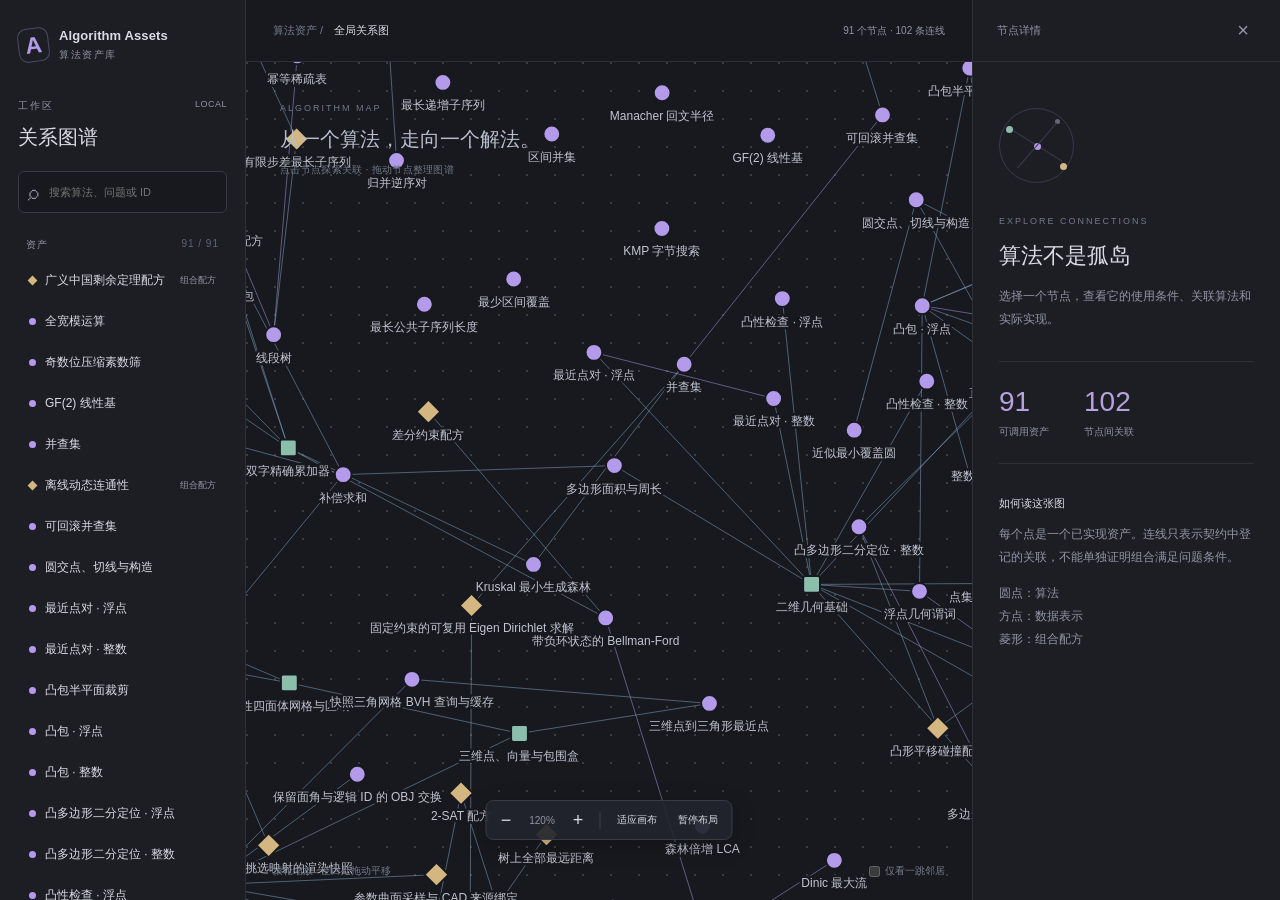
==== commit f6aa0b8c: "Add Eigen-backed 3D geometry and mesh assets" ====
--- a/visualization/index.html
+++ b/visualization/index.html
@@ -44,7 +44,7 @@
   </div>
   <dialog id="source-dialog"><header><div><strong>实现源码</strong><small id="source-path"></small></div><button id="close-source">关闭</button></header><pre><code id="source-code"></code></pre></dialog>
   <div id="notice" role="status" hidden></div>
-  <script id="catalog-data" type="application/json">{"nodes":[{"schema_version":1,"id":"algebra.chinese_remainder","kind":"recipe","name":"广义中国剩余定理配方","display_name":"广义中国剩余定理配方","header":"include/algorithm_assets/algebra/modular.hpp","documentation":"docs/recipes/algebra.chinese_remainder.md","problem":"chinese_remainder","parameters":["n"],"requires":{"input_type":"uint64","coprime_required":false,"result_guarantee":"exact"},"capabilities":{"persistence":"unsupported","snapshot":"unsupported","checkpoint":"unsupported","rollback":"unsupported","undo":"unsupported","redo":"unsupported","arbitrary_deletion":"unsupported","concurrent_writes":"unsupported","concurrent_reads":"supported"},"input":{"conditions":"Congruences, moduli\u003e=1, residues normalized; noncoprime accepted"},"output":{"conditions":"optional least nonnegative residue and lcm; inconsistency nullopt, lcm overflow throws"},"constraints":{"max_n":9223372036854775807,"limits":"size_t, container max_size and allocation limits additionally apply","complete_contract":"docs/recipes/algebra.chinese_remainder.md","numeric_and_state":"Congruences, moduli\u003e=1, residues normalized; noncoprime accepted; optional least nonnegative residue and lcm; inconsistency nullopt, lcm overflow throws","errors":"Invalid shape/index/domain rejected; allocations may throw; algorithm-specific overflow/tolerance behavior in documentation"},"complexity":{"operations":"Per equation O(log modulus) Euclid/multiply iterations, platform multiply cost applies","space":"O(1) temporary state, input borrowed","guarantee":"Worst-case unless explicitly stated; no calibrated performance claim"},"memory_lower_bound":{"constant":0,"terms":[],"scope":"Conservative owned payload lower bound on current 64-bit platform, not peak/latency feasibility"},"relations":[{"type":"uses","target":"algebra.modulus64"}],"evidence":{"correctness":"Reasoned invariants and reductions in documentation, not formal verification","tests":"tests/repository_expansion_test.cpp","example":"examples/repository_expansion.cpp","benchmark":"not_measured","judge":"judge/EXPANSION_VALIDATION.md"},"provenance":{"repository":"RyanTsi/Algorithm-notes","commit":"91c14556641c991c716b71906815abdd6a476188","path":"数学/数论/中国剩余定理.md","blob_sha":"297eb31d84ac61cf6a73b1138492bd602da46819","implementation":"Independently rewritten for this project; source motivates algorithm and constraints","license":"No repository license discovered; project distribution license not selected"},"label":"广义中国剩余定理配方","source":"#pragma once\n#include \u003ccstdint\u003e\n#include \u003climits\u003e\n#include \u003cnumeric\u003e\n#include \u003coptional\u003e\n#include \u003cspan\u003e\n#include \u003cstdexcept\u003e\nnamespace algorithm_assets {\nclass Modulus64 {\npublic:\n  explicit Modulus64(std::uint64_t modulus) : modulus_(modulus) {\n    if (modulus\u003c2) throw std::invalid_argument(\"Modulus64 requires modulus \u003e= 2\");\n  }\n  [[nodiscard]] std::uint64_t modulus() const noexcept { return modulus_; }\n  [[nodiscard]] std::uint64_t add(std::uint64_t a,std::uint64_t b) const noexcept {\n    a%=modulus_; b%=modulus_; return a\u003e=modulus_-b?a-(modulus_-b):a+b;\n  }\n  [[nodiscard]] std::uint64_t subtract(std::uint64_t a,std::uint64_t b) const noexcept {\n    a%=modulus_; b%=modulus_; return a\u003e=b?a-b:modulus_-(b-a);\n  }\n  [[nodiscard]] std::uint64_t multiply(std::uint64_t a,std::uint64_t b) const noexcept {\n#if defined(__SIZEOF_INT128__) \u0026\u0026 !defined(ALGORITHM_ASSETS_FORCE_PORTABLE_MODULAR)\n    return static_cast\u003cstd::uint64_t\u003e((static_cast\u003c__uint128_t\u003e(a)*b)%modulus_);\n#else\n    a%=modulus_; std::uint64_t result=0;\n    for (;b;b\u003e\u003e=1) { if (b\u00261U) result=add(result,a); a=add(a,a); }\n    return result;\n#endif\n  }\n  [[nodiscard]] std::uint64_t power(std::uint64_t base,std::uint64_t exponent) const noexcept {\n    std::uint64_t result=1;\n    for (;exponent;exponent\u003e\u003e=1) { if (exponent\u00261U) result=multiply(result,base); base=multiply(base,base); }\n    return result;\n  }\n  [[nodiscard]] std::optional\u003cstd::uint64_t\u003e inverse(std::uint64_t value) const noexcept {\n    auto r0=modulus_,r1=value%modulus_; std::uint64_t t0=0,t1=1;\n    while (r1) {\n      const auto quotient=r0/r1, remainder=r0%r1, coefficient=subtract(t0,multiply(quotient,t1));\n      r0=r1; r1=remainder; t0=t1; t1=coefficient;\n    }\n    return r0==1?std::optional\u003cstd::uint64_t\u003e{t0}:std::nullopt;\n  }\nprivate:\n  std::uint64_t modulus_;\n};\nstruct Congruence { std::uint64_t residue,modulus; };\ninline std::optional\u003cCongruence\u003e chinese_remainder(std::span\u003cconst Congruence\u003e equations) {\n  Congruence result{0,1};\n  for (auto equation:equations) {\n    if (!equation.modulus) throw std::invalid_argument(\"Zero CRT modulus\");\n    equation.residue%=equation.modulus;\n    const auto common=std::gcd(result.modulus,equation.modulus);\n    if (result.residue%common!=equation.residue%common) return std::nullopt;\n    const auto reduced=equation.modulus/common;\n    if (result.modulus\u003estd::numeric_limits\u003cstd::uint64_t\u003e::max()/reduced) throw std::overflow_error(\"CRT modulus overflow\");\n    std::uint64_t factor=0;\n    if (reduced\u003e1) {\n      const auto old=result.residue%equation.modulus;\n      const auto difference=equation.residue\u003e=old?equation.residue-old:equation.modulus-(old-equation.residue);\n      Modulus64 arithmetic(reduced);\n      factor=arithmetic.multiply(difference/common,*arithmetic.inverse(result.modulus/common));\n    }\n    result.residue+=result.modulus*factor; result.modulus*=reduced;\n  }\n  return result;\n}\n} // namespace algorithm_assets\n"},{"schema_version":1,"id":"algebra.modulus64","kind":"algorithm","name":"全宽模运算","display_name":"全宽模运算","header":"include/algorithm_assets/algebra/modular.hpp","documentation":"docs/algorithms/algebra.modulus64.md","problem":"modular_arithmetic","parameters":[],"requires":{"input_type":"uint64","modulus":"uint64_ge_2","result_guarantee":"exact"},"capabilities":{"persistence":"unsupported","snapshot":"unsupported","checkpoint":"unsupported","rollback":"unsupported","undo":"unsupported","redo":"unsupported","arbitrary_deletion":"unsupported","concurrent_writes":"unsupported","concurrent_reads":"supported"},"input":{"conditions":"uint64 values; modulus\u003e=2; no prime assumption"},"output":{"conditions":"Reduced add/subtract/multiply/power, optional inverse iff gcd=1"},"constraints":{"max_n":9223372036854775807,"limits":"size_t, container max_size and allocation limits additionally apply","complete_contract":"docs/algorithms/algebra.modulus64.md","numeric_and_state":"uint64 values; modulus\u003e=2; no prime assumption; Reduced add/subtract/multiply/power, optional inverse iff gcd=1","errors":"Invalid shape/index/domain rejected; allocations may throw; algorithm-specific overflow/tolerance behavior in documentation"},"complexity":{"operations":"Native uint128 multiply O(1), portable fallback \u003c=64 additions; pow log(exponent) multiplications; inverse log(modulus) iterations","space":"8-byte modulus; constant temporary state","guarantee":"Worst-case unless explicitly stated; no calibrated performance claim"},"memory_lower_bound":{"constant":8,"terms":[],"scope":"Conservative owned payload lower bound on current 64-bit platform, not peak/latency feasibility"},"relations":[],"evidence":{"correctness":"Reasoned invariants and reductions in documentation, not formal verification","tests":"tests/repository_expansion_test.cpp","example":"examples/repository_expansion.cpp","benchmark":"not_measured","judge":"judge/EXPANSION_VALIDATION.md"},"provenance":{"repository":"RyanTsi/Algorithm-notes","commit":"91c14556641c991c716b71906815abdd6a476188","path":"数学/数论/欧几里得算法.md","blob_sha":"5057c4027d42e76a2a4511904f69491d78457ef2","implementation":"Independently rewritten for this project; source motivates algorithm and constraints","license":"No repository license discovered; project distribution license not selected"},"label":"全宽模运算","source":"#pragma once\n#include \u003ccstdint\u003e\n#include \u003climits\u003e\n#include \u003cnumeric\u003e\n#include \u003coptional\u003e\n#include \u003cspan\u003e\n#include \u003cstdexcept\u003e\nnamespace algorithm_assets {\nclass Modulus64 {\npublic:\n  explicit Modulus64(std::uint64_t modulus) : modulus_(modulus) {\n    if (modulus\u003c2) throw std::invalid_argument(\"Modulus64 requires modulus \u003e= 2\");\n  }\n  [[nodiscard]] std::uint64_t modulus() const noexcept { return modulus_; }\n  [[nodiscard]] std::uint64_t add(std::uint64_t a,std::uint64_t b) const noexcept {\n    a%=modulus_; b%=modulus_; return a\u003e=modulus_-b?a-(modulus_-b):a+b;\n  }\n  [[nodiscard]] std::uint64_t subtract(std::uint64_t a,std::uint64_t b) const noexcept {\n    a%=modulus_; b%=modulus_; return a\u003e=b?a-b:modulus_-(b-a);\n  }\n  [[nodiscard]] std::uint64_t multiply(std::uint64_t a,std::uint64_t b) const noexcept {\n#if defined(__SIZEOF_INT128__) \u0026\u0026 !defined(ALGORITHM_ASSETS_FORCE_PORTABLE_MODULAR)\n    return static_cast\u003cstd::uint64_t\u003e((static_cast\u003c__uint128_t\u003e(a)*b)%modulus_);\n#else\n    a%=modulus_; std::uint64_t result=0;\n    for (;b;b\u003e\u003e=1) { if (b\u00261U) result=add(result,a); a=add(a,a); }\n    return result;\n#endif\n  }\n  [[nodiscard]] std::uint64_t power(std::uint64_t base,std::uint64_t exponent) const noexcept {\n    std::uint64_t result=1;\n    for (;exponent;exponent\u003e\u003e=1) { if (exponent\u00261U) result=multiply(result,base); base=multiply(base,base); }\n    return result;\n  }\n  [[nodiscard]] std::optional\u003cstd::uint64_t\u003e inverse(std::uint64_t value) const noexcept {\n    auto r0=modulus_,r1=value%modulus_; std::uint64_t t0=0,t1=1;\n    while (r1) {\n      const auto quotient=r0/r1, remainder=r0%r1, coefficient=subtract(t0,multiply(quotient,t1));\n      r0=r1; r1=remainder; t0=t1; t1=coefficient;\n    }\n    return r0==1?std::optional\u003cstd::uint64_t\u003e{t0}:std::nullopt;\n  }\nprivate:\n  std::uint64_t modulus_;\n};\nstruct Congruence { std::uint64_t residue,modulus; };\ninline std::optional\u003cCongruence\u003e chinese_remainder(std::span\u003cconst Congruence\u003e equations) {\n  Congruence result{0,1};\n  for (auto equation:equations) {\n    if (!equation.modulus) throw std::invalid_argument(\"Zero CRT modulus\");\n    equation.residue%=equation.modulus;\n    const auto common=std::gcd(result.modulus,equation.modulus);\n    if (result.residue%common!=equation.residue%common) return std::nullopt;\n    const auto reduced=equation.modulus/common;\n    if (result.modulus\u003estd::numeric_limits\u003cstd::uint64_t\u003e::max()/reduced) throw std::overflow_error(\"CRT modulus overflow\");\n    std::uint64_t factor=0;\n    if (reduced\u003e1) {\n      const auto old=result.residue%equation.modulus;\n      const auto difference=equation.residue\u003e=old?equation.residue-old:equation.modulus-(old-equation.residue);\n      Modulus64 arithmetic(reduced);\n      factor=arithmetic.multiply(difference/common,*arithmetic.inverse(result.modulus/common));\n    }\n    result.residue+=result.modulus*factor; result.modulus*=reduced;\n  }\n  return result;\n}\n} // namespace algorithm_assets\n"},{"schema_version":1,"id":"algebra.prime_sieve","kind":"algorithm","name":"奇数位压缩素数筛","display_name":"奇数位压缩素数筛","header":"include/algorithm_assets/algebra/prime_sieve.hpp","documentation":"docs/algorithms/algebra.prime_sieve.md","problem":"primality_table","parameters":["n"],"requires":{"input_type":"uint32","output":"primality_or_primes","updates":"none"},"capabilities":{"persistence":"unsupported","snapshot":"unsupported","checkpoint":"unsupported","rollback":"unsupported","undo":"unsupported","redo":"unsupported","arbitrary_deletion":"unsupported","concurrent_writes":"unsupported","concurrent_reads":"supported"},"input":{"conditions":"uint32 inclusive limit N, queries within limit"},"output":{"conditions":"Exact primality or owned sorted primes or callback; 0/1 false"},"constraints":{"max_n":4294967295,"limits":"size_t, container max_size and allocation limits additionally apply","complete_contract":"docs/algorithms/algebra.prime_sieve.md","numeric_and_state":"uint32 inclusive limit N, queries within limit; Exact primality or owned sorted primes or callback; 0/1 false","errors":"Invalid shape/index/domain rejected; allocations may throw; algorithm-specific overflow/tolerance behavior in documentation"},"complexity":{"operations":"O(N log log N) construction; O(1) query; O(N) enumeration plus callback","space":"Approximately N/16 marking bytes; owned prime output adds4*pi(N)","guarantee":"Worst-case unless explicitly stated; no calibrated performance claim"},"memory_lower_bound":{"constant":0,"terms":[],"scope":"Conservative owned payload lower bound on current 64-bit platform, not peak/latency feasibility"},"relations":[],"evidence":{"correctness":"Reasoned invariants and reductions in documentation, not formal verification","tests":"tests/repository_expansion_test.cpp","example":"examples/repository_expansion.cpp","benchmark":"not_measured","judge":"judge/EXPANSION_VALIDATION.md"},"provenance":{"repository":"RyanTsi/Algorithm-notes","commit":"91c14556641c991c716b71906815abdd6a476188","path":"数学/数论/质数筛.md","blob_sha":"79841144659dc38879cd0a8fda740f6834d5e3f8","implementation":"Independently rewritten for this project; source motivates algorithm and constraints","license":"No repository license discovered; project distribution license not selected"},"label":"奇数位压缩素数筛","source":"#pragma once\n#include \u003ccstddef\u003e\n#include \u003ccstdint\u003e\n#include \u003cfunctional\u003e\n#include \u003cstdexcept\u003e\n#include \u003cvector\u003e\nnamespace algorithm_assets {\nclass PrimeSieve {\npublic:\n  explicit PrimeSieve(std::uint32_t limit) : limit_(limit), composite_((std::size_t{limit}/2+1+63)/64) {\n    mark(1);\n    for (std::uint64_t p=3;p\u003c=limit/p;p+=2) if (!marked(p))\n      for (auto multiple=p*p;multiple\u003c=limit;multiple+=2*p) mark(multiple);\n  }\n  [[nodiscard]] bool is_prime(std::uint32_t x) const {\n    if (x\u003elimit_) throw std::out_of_range(\"Primality query outside sieve\");\n    return x==2 || (x\u003e=3 \u0026\u0026 (x\u00261U) \u0026\u0026 !marked(x));\n  }\n  template\u003cclass Emit\u003e void for_each_prime(Emit\u0026\u0026 emit) const {\n    if (limit_\u003e=2) std::invoke(emit,std::uint32_t{2});\n    for (std::uint64_t p=3;p\u003c=limit_;p+=2) if (!marked(p)) std::invoke(emit,static_cast\u003cstd::uint32_t\u003e(p));\n  }\n  [[nodiscard]] std::vector\u003cstd::uint32_t\u003e primes() const {\n    std::vector\u003cstd::uint32_t\u003e result; for_each_prime([\u0026](auto p){result.push_back(p);}); return result;\n  }\nprivate:\n  bool marked(std::uint64_t odd) const noexcept { const auto i=odd/2; return (composite_[i/64]\u003e\u003e(i%64))\u00261U; }\n  void mark(std::uint64_t odd) noexcept { const auto i=odd/2; composite_[i/64]|=std::uint64_t{1}\u003c\u003c(i%64); }\n  std::uint32_t limit_; std::vector\u003cstd::uint64_t\u003e composite_;\n};\n} // namespace algorithm_assets\n"},{"schema_version":1,"id":"algebra.xor_basis64","kind":"algorithm","name":"XorBasis64","header":"include/algorithm_assets/algebra/xor_basis.hpp","documentation":"docs/algorithms/algebra.xor_basis64.md","problem":"gf2_span","parameters":[],"requires":{"input_type":"uint64","updates":{"subset_of":["insert","merge","query"]},"enumeration":"distinct_including_zero"},"capabilities":{"persistence":"unsupported","checkpoint":"unsupported","rollback":"unsupported","undo":"unsupported","redo":"unsupported","arbitrary_deletion":"unsupported","concurrent_reads":"conditional","concurrent_writes":"unsupported"},"input":{"vectors":"uint64 GF(2), all 64 bits","kth_index":"uint64, zero-based"},"output":{"rank":"0..64","maximize":"seed XOR span maximum","kth":"Distinct sorted span including zero, optional if index out of range","minimum":"optional nonzero value"},"constraints":{"max_n":9223372036854775807,"allocation":"size_t and vector max_size / available memory limits additionally apply","semantics":"Complete API, numeric, lifetime, threading and state conditions in docs/algorithms/algebra.xor_basis64.md","errors":"Bad index/range or endpoint throws; overflow explicitly checked; allocations may throw","enumeration":"No multiplicity, nonempty-subset interpretation, witness or deletion; full rank permits all uint64 indices"},"complexity":{"insert_query":"O(64)","merge_kth":"O(64^2)","space":"512-byte rows + size_t rank; kth local 512 bytes; no heap"},"memory_lower_bound":{"constant":512,"terms":[],"scope":"Conservative payload lower bound, not peak memory feasibility; 64-bit platform costs in documentation"},"relations":[],"evidence":{"correctness":"Reasoned invariants in documentation; not formal verification","tests":"tests/repository_assets_test.cpp","example":"examples/repository_assets.cpp","benchmark":"not_measured","judge":"judge/VALIDATION.md"},"provenance":{"implementation":"Rewritten modern C++20 for this project, not source-code copy","reference":"数学/线性代数/线性基.md","license":"No source LICENSE discovered; project distribution license not selected","repository":"RyanTsi/Algorithm-notes","commit":"91c14556641c991c716b71906815abdd6a476188","url":"https://github.com/RyanTsi/Algorithm-notes/blob/91c14556641c991c716b71906815abdd6a476188/数学/线性代数/线性基.md","additional_reference":"RyanTsi/blog@6ea0ef09d8479c8775654c1627710af6da1d5392:content/posts/线性基.md"},"label":"GF(2) 线性基","source":"#pragma once\n\n#include \u003carray\u003e\n#include \u003ccstddef\u003e\n#include \u003ccstdint\u003e\n#include \u003coptional\u003e\n\nnamespace algorithm_assets {\n\n// Echelon basis of 64-bit vectors over GF(2), including the top bit.\n// Enumeration refers to DISTINCT span values and always includes empty XOR=0.\nclass XorBasis64 {\npublic:\n  bool insert(std::uint64_t value) noexcept {\n    for (int bit = 63; bit \u003e= 0; --bit) {\n      if (!(value \u0026 (std::uint64_t{1} \u003c\u003c bit))) continue;\n      if (rows_[bit]) value ^= rows_[bit];\n      else { rows_[bit] = value; ++rank_; return true; }\n    }\n    return false;\n  }\n  [[nodiscard]] bool contains(std::uint64_t value) const noexcept {\n    for (int bit = 63; bit \u003e= 0; --bit)\n      if (value \u0026 (std::uint64_t{1} \u003c\u003c bit)) value ^= rows_[bit];\n    return value == 0;\n  }\n  [[nodiscard]] std::size_t rank() const noexcept { return rank_; }\n  [[nodiscard]] std::uint64_t maximize(std::uint64_t seed = 0) const noexcept {\n    for (int bit = 63; bit \u003e= 0; --bit)\n      if ((seed ^ rows_[bit]) \u003e seed) seed ^= rows_[bit];\n    return seed;\n  }\n  [[nodiscard]] std::optional\u003cstd::uint64_t\u003e minimum_nonzero() const noexcept {\n    for (const auto row : rows_) if (row) return row;\n    return std::nullopt;\n  }\n  void merge(const XorBasis64\u0026 other) noexcept { for (const auto row : other.rows_) insert(row); }\n  [[nodiscard]] std::optional\u003cstd::uint64_t\u003e kth_span_value(std::uint64_t index) const noexcept {\n    if (rank_ \u003c 64 \u0026\u0026 index \u003e= (std::uint64_t{1} \u003c\u003c rank_)) return std::nullopt;\n    auto reduced = rows_; // Local RREF: const reads do not mutate shared state.\n    for (int bit = 0; bit \u003c 64; ++bit) {\n      if (!reduced[bit]) continue;\n      for (int higher = bit + 1; higher \u003c 64; ++higher)\n        if (reduced[higher] \u0026 (std::uint64_t{1} \u003c\u003c bit)) reduced[higher] ^= reduced[bit];\n    }\n    std::uint64_t result = 0;\n    std::size_t ordinal = 0;\n    for (const auto row : reduced) if (row) {\n      if (index \u0026 (std::uint64_t{1} \u003c\u003c ordinal)) result ^= row;\n      ++ordinal;\n    }\n    return result;\n  }\nprivate:\n  std::array\u003cstd::uint64_t, 64\u003e rows_{};\n  std::size_t rank_ = 0;\n};\n\n} // namespace algorithm_assets\n"},{"schema_version":1,"id":"connectivity.dsu","kind":"algorithm","name":"DisjointSet","header":"include/algorithm_assets/connectivity/disjoint_set.hpp","documentation":"docs/algorithms/connectivity.dsu.md","problem":"connectivity","parameters":["n"],"requires":{"directed":false,"execution_mode":{"one_of":["online","offline"]},"updates":{"subset_of":["add","query"]},"rollback":false},"capabilities":{"persistence":"unsupported","checkpoint":"unsupported","rollback":"unsupported","undo":"unsupported","redo":"unsupported","arbitrary_deletion":"unsupported","concurrent_reads":"unsupported","concurrent_writes":"unsupported"},"input":{"universe":"Fixed n vertices, IDs [0,n), n may be zero","operations":["leader(v)","same(u,v)","component_size(v)","merge(u,v)"]},"output":{"merge":"True iff two components were joined","representative":"An implementation representative, not a stable semantic label","partition":"Exact; initially each vertex is separate"},"constraints":{"max_n":2147483647,"errors":"out_of_range for invalid IDs; length_error for excessive n; allocation may throw","mutation":"All nontrivial queries may compress paths","copy":"A full value copy costs O(n); it is not a checkpoint API","threading":"Use external synchronization; queries also mutate"},"complexity":{"initialization":"Theta(n)","operations":"O(alpha(n)) amortized across a sequence; O(log(n+1)) individual worst case","space":"4n logical payload bytes, plus vector capacity/header; O(1) stack","guarantee":"amortized"},"memory_lower_bound":{"constant":0,"terms":[{"coefficient":4,"factors":["n"]}],"scope":"Conservative lower bound on owned payload, not a peak-allocation upper bound; excludes container headers, allocator overhead and caller input"},"relations":[{"type":"alternative","target":"connectivity.rollback_dsu"}],"evidence":{"correctness":"Reasoned invariants in documentation; not formally verified","tests":"tests/algorithms_test.cpp","example":"examples/first_algorithms.cpp","benchmark":"not_measured","notes":"Random label-partition oracle; boundary IDs; size/count; redundant unions"},"provenance":{"implementation":"Written for this project; no source code copied","reference":"../oi-wiki-reference/docs/ and standard algorithm definitions","license":"Project distribution license not yet selected"},"label":"并查集","source":"#pragma once\n\n#include \u003ccstddef\u003e\n#include \u003ccstdint\u003e\n#include \u003climits\u003e\n#include \u003cstdexcept\u003e\n#include \u003cvector\u003e\n\nnamespace algorithm_assets {\n\n// A negative entry stores a root's component size; other entries store its parent.\nclass DisjointSet {\npublic:\n  explicit DisjointSet(std::size_t size) : parents_(checked_size(size), -1), components_(size) {}\n\n  [[nodiscard]] std::size_t size() const noexcept { return parents_.size(); }\n  [[nodiscard]] std::size_t component_count() const noexcept { return components_; }\n\n  std::size_t leader(std::size_t vertex) {\n    check_vertex(vertex);\n    return find_root(vertex);\n  }\n\n  bool same(std::size_t first, std::size_t second) {\n    check_vertex(first);\n    check_vertex(second);\n    return find_root(first) == find_root(second);\n  }\n\n  std::size_t component_size(std::size_t vertex) {\n    check_vertex(vertex);\n    return static_cast\u003cstd::size_t\u003e(-parents_[find_root(vertex)]);\n  }\n\n  // Returns false for a redundant merge. Queries can mutate paths as well.\n  bool merge(std::size_t first, std::size_t second) {\n    check_vertex(first);\n    check_vertex(second);\n    first = find_root(first);\n    second = find_root(second);\n    if (first == second) {\n      return false;\n    }\n    if (parents_[first] \u003e parents_[second]) {\n      const auto temporary = first;\n      first = second;\n      second = temporary;\n    }\n    parents_[first] += parents_[second];\n    parents_[second] = static_cast\u003cstd::int32_t\u003e(first);\n    --components_;\n    return true;\n  }\n\nprivate:\n  static std::size_t checked_size(std::size_t size) {\n    if (size \u003e static_cast\u003cstd::size_t\u003e(std::numeric_limits\u003cstd::int32_t\u003e::max())) {\n      throw std::length_error(\"DisjointSet requires at most INT32_MAX vertices\");\n    }\n    return size;\n  }\n\n  void check_vertex(std::size_t vertex) const {\n    if (vertex \u003e= size()) {\n      throw std::out_of_range(\"DisjointSet vertex is out of range\");\n    }\n  }\n\n  std::size_t find_root(std::size_t vertex) {\n    auto root = vertex;\n    while (parents_[root] \u003e= 0) {\n      root = static_cast\u003cstd::size_t\u003e(parents_[root]);\n    }\n    while (vertex != root) {\n      const auto next = static_cast\u003cstd::size_t\u003e(parents_[vertex]);\n      parents_[vertex] = static_cast\u003cstd::int32_t\u003e(root);\n      vertex = next;\n    }\n    return root;\n  }\n\n  std::vector\u003cstd::int32_t\u003e parents_;\n  std::size_t components_;\n};\n\n}  // namespace algorithm_assets\n"},{"schema_version":1,"id":"connectivity.offline","kind":"recipe","name":"Offline dynamic connectivity","header":"include/algorithm_assets/recipes/offline_connectivity.hpp","documentation":"docs/recipes/connectivity.offline.md","problem":"connectivity","parameters":["n","q"],"requires":{"directed":false,"execution_mode":"offline","updates":{"subset_of":["add","remove","query"]},"rollback":false},"capabilities":{"persistence":"unsupported","checkpoint":"unsupported","rollback":"unsupported","undo":"unsupported","redo":"unsupported","arbitrary_deletion":"supported","concurrent_reads":"supported","concurrent_writes":"unsupported"},"input":{"initial_graph":"Empty undirected multigraph","events":"Entire chronological event sequence available before computation; valid endpoints","copies":"Repeated adds increase multiplicity; remove consumes one copy; edge live until last copy removed"},"output":{"answers":"vector\u003cbool\u003e in query occurrence order; query(v,v) true; no queries =\u003e empty","input":"Not modified"},"constraints":{"max_n":2147483647,"errors":"Remove of inactive edge, unknown event kind invalid_argument; invalid ID out_of_range; storage overflow length_error; allocation may throw","deletion_scope":"Supports remove events only in this offline batch; no online delete API","undo_scope":"Internal rollback not exposed as user rollback/redo","threading":"Independent calls only; returned vector\u003cbool\u003e concurrent writes unsafe"},"complexity":{"preprocess":"O(q*log(q+1) + K*log(q+1)) where K is live intervals","traversal":"O(n+q+K*log(q+1)*log(n+1))","space":"O(n+q+K*log(q+1)); input, allocator/map overhead and output also matter","guarantee":"deterministic ordered-map preprocessing"},"memory_lower_bound":{"constant":0,"terms":[{"coefficient":4,"factors":["n"]}],"scope":"Conservative lower bound on owned payload, not a peak-allocation upper bound; excludes container headers, allocator overhead and caller input"},"relations":[{"type":"uses","target":"connectivity.rollback_dsu"}],"evidence":{"correctness":"Reasoned invariants in documentation; not formally verified","tests":"tests/algorithms_test.cpp","example":"examples/first_algorithms.cpp","benchmark":"not_measured","notes":"BFS oracle at each query across valid randomized multigraph event streams; repeated edges and invalid removal"},"provenance":{"implementation":"Written for this project; no source code copied","reference":"../oi-wiki-reference/docs/ and standard algorithm definitions","license":"Project distribution license not yet selected"},"label":"离线动态连通性","source":"#pragma once\n\n#include \u003calgorithm_assets/connectivity/rollback_disjoint_set.hpp\u003e\n\n#include \u003calgorithm\u003e\n#include \u003ccstddef\u003e\n#include \u003ccstdint\u003e\n#include \u003climits\u003e\n#include \u003cmap\u003e\n#include \u003cspan\u003e\n#include \u003cstdexcept\u003e\n#include \u003cutility\u003e\n#include \u003cvector\u003e\n\nnamespace algorithm_assets {\n\nenum class ConnectivityEventKind { add, remove, query };\n\nstruct ConnectivityEvent {\n  ConnectivityEventKind kind;\n  std::uint32_t first;\n  std::uint32_t second;\n};\n\n// Empty initial undirected multigraph. Results follow query order, not DFS order.\ninline std::vector\u003cbool\u003e offline_connectivity(std::size_t vertex_count,\n                                            std::span\u003cconst ConnectivityEvent\u003e events) {\n  if (vertex_count \u003e static_cast\u003cstd::size_t\u003e(std::numeric_limits\u003cstd::int32_t\u003e::max())) {\n    throw std::length_error(\"Offline connectivity requires at most INT32_MAX vertices\");\n  }\n  const auto count = events.size();\n  if (count == 0) {\n    return {};\n  }\n  if (count \u003e (std::vector\u003cstd::size_t\u003e().max_size() - 1) / 2) {\n    throw std::length_error(\"Offline connectivity timeline is too large\");\n  }\n  using Edge = std::pair\u003cstd::uint32_t, std::uint32_t\u003e;\n  struct ActiveEdge {\n    std::size_t start;\n    std::size_t copies;\n  };\n  struct Interval {\n    std::size_t first;\n    std::size_t last;\n    Edge edge;\n  };\n  std::vector\u003cInterval\u003e intervals;\n  std::vector\u003cstd::size_t\u003e query_indices(count);\n  std::size_t query_count = 0;\n  {\n    // An ordered map gives deterministic O(q log(q+1)) preprocessing.\n    std::map\u003cEdge, ActiveEdge\u003e active;\n    for (std::size_t time = 0; time \u003c count; ++time) {\n      const auto\u0026 event = events[time];\n      if (event.first \u003e= vertex_count || event.second \u003e= vertex_count) {\n        throw std::out_of_range(\"Connectivity event endpoint is out of range\");\n      }\n      const auto edge = Edge{std::min(event.first, event.second),\n                             std::max(event.first, event.second)};\n      switch (event.kind) {\n      case ConnectivityEventKind::add: {\n        auto [entry, inserted] = active.try_emplace(edge, ActiveEdge{time, 0});\n        (void)inserted;\n        ++entry-\u003esecond.copies;\n        break;\n      }\n      case ConnectivityEventKind::remove: {\n        const auto entry = active.find(edge);\n        if (entry == active.end()) {\n          throw std::invalid_argument(\"Cannot remove an inactive edge\");\n        }\n        if (--entry-\u003esecond.copies == 0) {\n          intervals.push_back({entry-\u003esecond.start, time, edge});\n          active.erase(entry);\n        }\n        break;\n      }\n      case ConnectivityEventKind::query:\n        query_indices[time] = query_count++;\n        break;\n      default:\n        throw std::invalid_argument(\"Unknown connectivity event kind\");\n      }\n    }\n    for (const auto\u0026 [edge, entry] : active) {\n      intervals.push_back({entry.start, count, edge});\n    }\n  }\n  if (query_count == 0) {\n    return {};  // All events were still validated; no traversal is needed.\n  }\n\n  // CSR-style event storage: avoid a separately allocated vector at each node.\n  std::vector\u003cstd::size_t\u003e offsets(2 * count + 1, 0);\n  const auto visit_nodes = [count](const Interval\u0026 interval, const auto\u0026 visit) {\n    for (auto first = interval.first + count, last = interval.last + count; first \u003c last;\n         first /= 2, last /= 2) {\n      if (first % 2 != 0) {\n        visit(first++);\n      }\n      if (last % 2 != 0) {\n        visit(--last);\n      }\n    }\n  };\n  for (const auto\u0026 interval : intervals) {\n    visit_nodes(interval, [\u0026](std::size_t node) { ++offsets[node + 1]; });\n  }\n  for (std::size_t node = 1; node \u003c offsets.size(); ++node) {\n    if (offsets[node] \u003e std::numeric_limits\u003cstd::size_t\u003e::max() - offsets[node - 1]) {\n      throw std::length_error(\"Offline connectivity event count overflowed\");\n    }\n    offsets[node] += offsets[node - 1];\n  }\n  std::vector\u003cEdge\u003e scheduled_edges(offsets.back());\n  {\n    auto cursor = offsets;\n    for (const auto\u0026 interval : intervals) {\n      visit_nodes(interval, [\u0026](std::size_t node) {\n        scheduled_edges[cursor[node]++] = interval.edge;\n      });\n    }\n  }\n  // Interval storage is no longer live during traversal.\n  std::vector\u003cInterval\u003e().swap(intervals);\n\n  RollbackDisjointSet components(vertex_count);\n  std::vector\u003cbool\u003e answers(query_count);\n  const auto traverse = [\u0026](auto\u0026\u0026 self, std::size_t node) -\u003e void {\n    const auto checkpoint = components.checkpoint();\n    for (auto index = offsets[node]; index \u003c offsets[node + 1]; ++index) {\n      const auto [first, second] = scheduled_edges[index];\n      components.merge(first, second);\n    }\n    if (node \u003e= count) {\n      const auto time = node - count;\n      if (events[time].kind == ConnectivityEventKind::query) {\n        answers[query_indices[time]] = components.same(events[time].first, events[time].second);\n      }\n    } else {\n      self(self, 2 * node);\n      self(self, 2 * node + 1);\n    }\n    components.rollback(checkpoint);\n  };\n  traverse(traverse, 1);\n  return answers;\n}\n\n}  // namespace algorithm_assets\n"},{"schema_version":1,"id":"connectivity.rollback_dsu","kind":"algorithm","name":"RollbackDisjointSet","header":"include/algorithm_assets/connectivity/rollback_disjoint_set.hpp","documentation":"docs/algorithms/connectivity.rollback_dsu.md","problem":"connectivity","parameters":["n"],"requires":{"directed":false,"execution_mode":{"one_of":["online","offline"]},"updates":{"subset_of":["add","query"]},"rollback":true},"capabilities":{"persistence":"unsupported","checkpoint":"supported","rollback":"supported","undo":"supported","redo":"unsupported","arbitrary_deletion":"unsupported","concurrent_reads":"conditional","concurrent_writes":"unsupported"},"input":{"universe":"Fixed n vertices; IDs [0,n)","checkpoint":"History depth in this same instance on current ancestral history"},"output":{"merge":"Only successful merges append history","undo":"undo_last_merge undoes one successful merge, not necessarily the last API call","rollback":"Restores partition and count to checkpoint"},"constraints":{"max_n":2147483647,"errors":"Invalid vertex/future depth throws; obsolete or foreign same-depth tokens cannot be detected and violate preconditions","mutation":"Read-only queries; merges and rollback mutate","history":"Rolling back discards the future; no redo, branch access, or arbitrary deletion","threading":"Concurrent reads only when no mutation occurs","copy":"Deep value copy O(n+h); checkpoints do not transfer between objects"},"complexity":{"initialization":"Theta(n)","query_or_merge":"O(log(n+1)); history vector append amortized O(1), individual reallocation O(h)","rollback":"Theta(k) for k undone successful merges; each undo O(1)","space":"4n + 12h logical payload bytes; h \u003c= n-1; capacities/expansion extra","guarantee":"logarithmic traversal; amortized append"},"memory_lower_bound":{"constant":0,"terms":[{"coefficient":4,"factors":["n"]}],"scope":"Conservative lower bound on owned payload, not a peak-allocation upper bound; excludes container headers, allocator overhead and caller input"},"relations":[{"type":"alternative","target":"connectivity.dsu"},{"type":"composes_into","target":"connectivity.offline"}],"evidence":{"correctness":"Reasoned invariants in documentation; not formally verified","tests":"tests/algorithms_test.cpp","example":"examples/first_algorithms.cpp","benchmark":"not_measured","notes":"Random nested rollback and undo versus full reference partitions; obsolete-token restrictions are documented"},"provenance":{"implementation":"Written for this project; no source code copied","reference":"../oi-wiki-reference/docs/ and standard algorithm definitions","license":"Project distribution license not yet selected"},"label":"可回滚并查集","source":"#pragma once\n\n#include \u003ccstddef\u003e\n#include \u003ccstdint\u003e\n#include \u003climits\u003e\n#include \u003cstdexcept\u003e\n#include \u003cutility\u003e\n#include \u003cvector\u003e\n\nnamespace algorithm_assets {\n\nclass RollbackDisjointSet {\npublic:\n  // A depth is valid only on the same object's current ancestral history.\n  using Checkpoint = std::size_t;\n\n  explicit RollbackDisjointSet(std::size_t size)\n      : parents_(checked_size(size), -1), components_(size) {}\n\n  [[nodiscard]] std::size_t size() const noexcept { return parents_.size(); }\n  [[nodiscard]] std::size_t component_count() const noexcept { return components_; }\n  [[nodiscard]] Checkpoint checkpoint() const noexcept { return history_.size(); }\n\n  [[nodiscard]] std::size_t leader(std::size_t vertex) const {\n    check_vertex(vertex);\n    return find_root(vertex);\n  }\n\n  [[nodiscard]] bool same(std::size_t first, std::size_t second) const {\n    check_vertex(first);\n    check_vertex(second);\n    return find_root(first) == find_root(second);\n  }\n\n  [[nodiscard]] std::size_t component_size(std::size_t vertex) const {\n    check_vertex(vertex);\n    return static_cast\u003cstd::size_t\u003e(-parents_[find_root(vertex)]);\n  }\n\n  bool merge(std::size_t first, std::size_t second) {\n    check_vertex(first);\n    check_vertex(second);\n    first = find_root(first);\n    second = find_root(second);\n    if (first == second) {\n      return false;  // Failed merges consume no history.\n    }\n    if (parents_[first] \u003e parents_[second]) {\n      std::swap(first, second);\n    }\n    // Record before mutation, so allocation failure preserves the partition.\n    history_.push_back({static_cast\u003cstd::int32_t\u003e(first), static_cast\u003cstd::int32_t\u003e(second),\n                        parents_[first]});\n    parents_[first] += parents_[second];\n    parents_[second] = static_cast\u003cstd::int32_t\u003e(first);\n    --components_;\n    return true;\n  }\n\n  bool undo_last_merge() noexcept {\n    if (history_.empty()) {\n      return false;\n    }\n    const auto change = history_.back();\n    history_.pop_back();\n    // The merged size is the sum of the two original negative sizes.\n    parents_[change.child] = parents_[change.parent] - change.parent_size;\n    parents_[change.parent] = change.parent_size;\n    ++components_;\n    return true;\n  }\n\n  void rollback(Checkpoint checkpoint) {\n    if (checkpoint \u003e history_.size()) {\n      throw std::out_of_range(\"RollbackDisjointSet checkpoint is ahead of current history\");\n    }\n    while (history_.size() \u003e checkpoint) {\n      undo_last_merge();\n    }\n  }\n\nprivate:\n  struct Change {\n    std::int32_t parent;\n    std::int32_t child;\n    std::int32_t parent_size;\n  };\n\n  static std::size_t checked_size(std::size_t size) {\n    if (size \u003e static_cast\u003cstd::size_t\u003e(std::numeric_limits\u003cstd::int32_t\u003e::max())) {\n      throw std::length_error(\"RollbackDisjointSet requires at most INT32_MAX vertices\");\n    }\n    return size;\n  }\n\n  void check_vertex(std::size_t vertex) const {\n    if (vertex \u003e= size()) {\n      throw std::out_of_range(\"RollbackDisjointSet vertex is out of range\");\n    }\n  }\n\n  std::size_t find_root(std::size_t vertex) const noexcept {\n    // No path compression: union by size bounds depth and keeps history local.\n    while (parents_[vertex] \u003e= 0) {\n      vertex = static_cast\u003cstd::size_t\u003e(parents_[vertex]);\n    }\n    return vertex;\n  }\n\n  std::vector\u003cstd::int32_t\u003e parents_;\n  std::vector\u003cChange\u003e history_;\n  std::size_t components_;\n};\n\n}  // namespace algorithm_assets\n"},{"schema_version":1,"id":"geometry.circle","kind":"algorithm","name":"Fixed-capacity circle operations","display_name":"圆交点、切线与构造","header":"include/algorithm_assets/geometry/circle.hpp","documentation":"docs/algorithms/geometry.circle.md","problem":"geometry.circle_operations","parameters":[],"requires":{"coordinates":"float64_abs_le_1e100","result_guarantee":"approximate","operation":{"one_of":["locate","circle_line_intersection","circle_segment_intersection","circle_circle_intersection","tangent_points","common_tangents","common_tangent_count","circumcircle","incircle","centers_through","overlap_area"]}},"capabilities":{"persistence":"unsupported","checkpoint":"unsupported","rollback":"unsupported","undo":"unsupported","redo":"unsupported","arbitrary_deletion":"unsupported","concurrent_writes":"unsupported","concurrent_reads":"supported"},"input":{"circles":"Immutable Circle(center, radius); point circles permitted; finite nonnegative radius\u003c=1e100","line_segment_points":"Nondegenerate Line or possibly point Segment; triangles may degenerate","tolerance":"Used for classification except overlap_area; explicitly configured units/scale"},"output":{"intersections":"Circumference: 0/1/2 points or infinite for identical positive circle; coincident point circles one point","tangents":"0..4 Lines or infinite; count nullopt means infinite, inside-point tangent_points empty; point-circle degeneracies defined","triangle_circles":"optional\u003cCircle\u003e, nullopt if collinear/degenerate under policy","centers":"0/1/2/infinite; repeated point and positive radius infinite","overlap":"Closed-disk overlap area, NOT circumference intersection count"},"constraints":{"max_n":1152921504606846975,"coordinates":"Float: finite |x|,|y|\u003c=1e100; integer: |x|,|y|\u003c=1e9. Out-of-domain inputs throw invalid_argument.","numeric":"Integer predicate/squared-distance operations exact within bound; floating operations approximate, with long double intermediates; no exact floating kernel. Underflow and near-degenerate topology are not certified. No fast-math.","ownership":"Inputs borrowed for call and not mutated unless explicitly stated; returned coordinates owned; no implicit I/O or global mutable state.","threading":"Concurrent calls may share read-only input; caller must not write input during a call.","errors":"Invalid domain throws invalid_argument; constructed coordinates outside +/-1e100 or nonfinite scalar result throw overflow_error; detectable distinct-point squared-distance underflow throws underflow_error; allocation/size may throw.","history":"No persistence, branching, snapshots, rollback, undo or redo. Ordinary value copying is not persistent storage."},"complexity":{"operations":"O(1)","space":"O(1), arrays of \u003c=2 points or \u003c=4 lines; no heap allocation"},"memory_lower_bound":{"constant":0,"terms":[],"scope":"Conservative owned payload/working peak lower bound only; excludes input, allocator overhead, headers and stack; zero for data-dependent branches, not zero actual memory."},"relations":[{"type":"uses","target":"geometry.linear"}],"evidence":{"correctness":"Reasoned invariants in docs/algorithms/geometry.circle.md; floating correctness conditional on numeric predicates; not formally verified","tests":"tests/geometry_test.cpp","example":"examples/geometry2d.cpp","benchmark":"not_measured","notes":"Regression and degeneracy cases; random integer/float comparisons; closest/diameter quadratic oracles; rectangle all-edge oracle; circle membership/tangency properties"},"provenance":{"implementation":"Reorganized and rewritten from user-provided template; original preserved byte-for-byte","reference":"provenance/geometry2d-template.cpp.txt; docs/project/GEOMETRY2D.md lists read-only Wiki and primary-source references","license":"User-provided template; project distribution license not yet selected"},"label":"圆交点、切线与构造","source":"#pragma once\n\n#include \u003calgorithm_assets/geometry/polygon.hpp\u003e\n\n#include \u003cnumbers\u003e\n#include \u003coptional\u003e\n\nnamespace algorithm_assets::geometry {\n\nclass Circle {\npublic:\n  Circle() = default; // A point circle at the origin.\n  Circle(Point center, double radius) : center_(center), radius_(radius) {\n    detail::validate(center);\n    if (!std::isfinite(radius) || radius \u003c 0 || radius \u003e 1e100)\n      throw std::invalid_argument(\"Radius must be finite and within [0,1e100]\");\n  }\n  [[nodiscard]] Point center() const noexcept { return center_; }\n  [[nodiscard]] double radius() const noexcept { return radius_; }\nprivate:\n  Point center_{};\n  double radius_ = 0;\n};\n\ninline Containment locate(const Circle\u0026 circle, Point p, Tolerance tolerance = Tolerance{}) {\n  const auto comparison = tolerance.compare(distance(circle.center(), p), circle.radius());\n  return comparison \u003c 0 ? Containment::inside : comparison == 0 ? Containment::boundary : Containment::outside;\n}\ninline IntersectionSet\u003cPoint, 2\u003e intersection(const Circle\u0026 circle, const Line\u0026 line, Tolerance tolerance = Tolerance{}) {\n  IntersectionSet\u003cPoint, 2\u003e result;\n  const auto signed_distance = detail::signed_line_distance(line, circle.center());\n  const auto d = std::abs(signed_distance), r = static_cast\u003clong double\u003e(circle.radius());\n  const auto comparison = tolerance.compare(d, r);\n  if (comparison \u003e 0) return result;\n  const auto u = line.direction(), normal = perpendicular_ccw(u);\n  const auto c = circle.center();\n  const auto foot = detail::make_point(c.x - normal.x * signed_distance, c.y - normal.y * signed_distance);\n  if (comparison == 0 || r == 0) { result.add(foot); return result; }\n  const auto offset = std::sqrt(std::max(0.L, (r - d) * (r + d)));\n  result.add(detail::make_point(foot.x - offset * u.x, foot.y - offset * u.y));\n  result.add(detail::make_point(foot.x + offset * u.x, foot.y + offset * u.y));\n  return result;\n}\ninline IntersectionSet\u003cPoint, 2\u003e intersection(const Circle\u0026 circle, const Segment\u0026 segment, Tolerance tolerance = Tolerance{}) {\n  detail::validate(segment.first); detail::validate(segment.second);\n  IntersectionSet\u003cPoint, 2\u003e result;\n  if (segment.first == segment.second) {\n    if (locate(circle, segment.first, tolerance) == Containment::boundary) result.add(segment.first);\n    return result;\n  }\n  const auto candidates = intersection(circle, Line::through(segment.first, segment.second), tolerance);\n  for (std::size_t i = 0; i \u003c candidates.count; ++i)\n    if (contains(segment, candidates.values[i], tolerance)) result.add(candidates.values[i]);\n  return result;\n}\ninline IntersectionSet\u003cPoint, 2\u003e intersection(const Circle\u0026 first, const Circle\u0026 second, Tolerance tolerance = Tolerance{}) {\n  IntersectionSet\u003cPoint, 2\u003e result;\n  const auto a = first.center(), b = second.center();\n  const long double r = first.radius(), s = second.radius();\n  const long double dx = static_cast\u003clong double\u003e(b.x) - a.x, dy = static_cast\u003clong double\u003e(b.y) - a.y;\n  const auto d = std::hypot(dx, dy);\n  if (d == 0) {\n    if (r == s) {\n      if (r == 0) result.add(a);\n      else result.kind = IntersectionKind::infinite;\n    }\n    return result;\n  }\n  const int outer = tolerance.compare(d, r + s), inner = tolerance.compare(d, std::abs(r - s));\n  if (outer \u003e 0 || inner \u003c 0) return result;\n  const auto along = (d + (r - s) * (r + s) / d) / 2;\n  const auto ux = dx / d, uy = dy / d;\n  const auto base = detail::make_point(a.x + along * ux, a.y + along * uy);\n  if (outer == 0 || inner == 0 || r == 0 || s == 0) { result.add(base); return result; }\n  const auto height = std::sqrt(std::max(0.L, (r - along) * (r + along)));\n  result.add(detail::make_point(base.x - uy * height, base.y + ux * height));\n  result.add(detail::make_point(base.x + uy * height, base.y - ux * height));\n  return result;\n}\ninline bool intersects(const Circle\u0026 circle, const Line\u0026 line, Tolerance tolerance = Tolerance{}) {\n  return tolerance.compare(distance(line, circle.center()), circle.radius()) \u003c= 0;\n}\n// These are CIRCUMFERENCE intersections, not disk containment tests.\ninline bool intersects(const Circle\u0026 circle, const Segment\u0026 segment, Tolerance tolerance = Tolerance{}) {\n  return intersection(circle, segment, tolerance).count != 0;\n}\ninline IntersectionSet\u003cPoint, 2\u003e tangent_points(const Circle\u0026 circle, Point p, Tolerance tolerance = Tolerance{}) {\n  detail::validate(p);\n  IntersectionSet\u003cPoint, 2\u003e result;\n  const auto c = circle.center();\n  const long double dx = static_cast\u003clong double\u003e(p.x) - c.x, dy = static_cast\u003clong double\u003e(p.y) - c.y;\n  const auto d = std::hypot(dx, dy), r = static_cast\u003clong double\u003e(circle.radius());\n  if (r == 0) { result.add(c); return result; }\n  const auto relation = tolerance.compare(d, r);\n  if (relation \u003c 0 || d == 0) return result;\n  const auto ux = dx / d, uy = dy / d;\n  if (relation == 0) { result.add(detail::make_point(c.x + r * ux, c.y + r * uy)); return result; }\n  const auto ratio = r / d, along = r * ratio;\n  const auto height = r * std::sqrt(std::max(0.L, (1 - ratio) * (1 + ratio)));\n  result.add(detail::make_point(c.x + along * ux - height * uy, c.y + along * uy + height * ux));\n  result.add(detail::make_point(c.x + along * ux + height * uy, c.y + along * uy - height * ux));\n  return result;\n}\ninline IntersectionSet\u003cLine, 4\u003e common_tangents(const Circle\u0026 first, const Circle\u0026 second, Tolerance tolerance = Tolerance{}) {\n  IntersectionSet\u003cLine, 4\u003e result;\n  const auto a = first.center(), b = second.center();\n  const long double r = first.radius(), s = second.radius();\n  const long double dx = static_cast\u003clong double\u003e(b.x) - a.x, dy = static_cast\u003clong double\u003e(b.y) - a.y;\n  const auto d = std::hypot(dx, dy);\n  if (d == 0) {\n    if (r == s) result.kind = IntersectionKind::infinite;\n    return result;\n  }\n  if (r == 0 \u0026\u0026 s == 0) { result.add(Line::through(a, b)); return result; }\n  if (r == 0 || s == 0) {\n    const auto point = r == 0 ? a : b;\n    const auto circle = r == 0 ? second : first;\n    const auto contact = tangent_points(circle, point, tolerance);\n    for (std::size_t i = 0; i \u003c contact.count; ++i) {\n      if (contact.count == 1) result.add(Line::from_direction(contact.values[i], perpendicular_ccw(Line::through(circle.center(), point).direction())));\n      else result.add(Line::through(point, contact.values[i]));\n    }\n    return result;\n  }\n  const auto ux = dx / d, uy = dy / d;\n  for (const int side : {1, -1}) {\n    const auto ratio = (r - side * s) / d;\n    const auto relation = tolerance.compare(std::abs(ratio), 1);\n    if (relation \u003e 0) continue;\n    const auto h = std::clamp(ratio, -1.L, 1.L);\n    const auto offset = relation == 0 ? 0.L : std::sqrt(std::max(0.L, (1 - h) * (1 + h)));\n    for (const int sign : {-1, 1}) {\n      const auto nx = ux * h - sign * uy * offset, ny = uy * h + sign * ux * offset;\n      result.add(Line::from_direction(detail::make_point(a.x + r * nx, a.y + r * ny),\n                                     {static_cast\u003cdouble\u003e(-ny), static_cast\u003cdouble\u003e(nx)}));\n      if (offset == 0) break;\n    }\n  }\n  return result;\n}\n// nullopt denotes infinitely many common tangent lines.\ninline std::optional\u003cstd::size_t\u003e common_tangent_count(const Circle\u0026 first, const Circle\u0026 second, Tolerance tolerance = Tolerance{}) {\n  const auto result = common_tangents(first, second, tolerance);\n  return result.kind == IntersectionKind::infinite ? std::nullopt : std::optional\u003cstd::size_t\u003e(result.count);\n}\ninline std::optional\u003cCircle\u003e circumcircle(Point a, Point b, Point c, Tolerance tolerance = Tolerance{}) {\n  detail::validate(a); detail::validate(b); detail::validate(c);\n  long double bx = static_cast\u003clong double\u003e(b.x) - a.x, by = static_cast\u003clong double\u003e(b.y) - a.y;\n  long double cx = static_cast\u003clong double\u003e(c.x) - a.x, cy = static_cast\u003clong double\u003e(c.y) - a.y;\n  const auto scale = std::max({std::abs(bx), std::abs(by), std::abs(cx), std::abs(cy)});\n  if (scale == 0) return std::nullopt;\n  bx /= scale; by /= scale; cx /= scale; cy /= scale;\n  const auto determinant = bx * cy - by * cx;\n  if (tolerance.sign(determinant, std::abs(bx * cy) + std::abs(by * cx)) == 0) return std::nullopt;\n  const auto nb = bx * bx + by * by, nc = cx * cx + cy * cy;\n  const auto center = detail::make_point(a.x + scale * (nb * cy - nc * by) / (2 * determinant),\n                                        a.y + scale * (bx * nc - cx * nb) / (2 * determinant));\n  return Circle(center, distance(a, center));\n}\ninline std::optional\u003cCircle\u003e incircle(Point a, Point b, Point c, Tolerance tolerance = Tolerance{}) {\n  if (orientation(a, b, c, tolerance) == Turn::collinear) return std::nullopt;\n  const long double ab = distance(a, b), bc = distance(b, c), ca = distance(c, a);\n  const auto sum = ab + bc + ca;\n  const auto center = detail::make_point(a.x + (static_cast\u003clong double\u003e(b.x) - a.x) * (ca / sum) + (static_cast\u003clong double\u003e(c.x) - a.x) * (ab / sum),\n                                        a.y + (static_cast\u003clong double\u003e(b.y) - a.y) * (ca / sum) + (static_cast\u003clong double\u003e(c.y) - a.y) * (ab / sum));\n  return Circle(center, distance(Line::through(a, b), center));\n}\ninline IntersectionSet\u003cPoint, 2\u003e centers_through(Point a, Point b, double radius, Tolerance tolerance = Tolerance{}) {\n  return intersection(Circle(a, radius), Circle(b, radius), tolerance);\n}\ninline double overlap_area(const Circle\u0026 first, const Circle\u0026 second) {\n  const long double r = first.radius(), s = second.radius(), d = distance(first.center(), second.center());\n  if (r == 0 || s == 0 || d \u003e= r + s) return 0;\n  if (d \u003c= std::abs(r - s)) return detail::checked_real(std::numbers::pi_v\u003clong double\u003e * std::min(r, s) * std::min(r, s));\n  auto segment_area = [d](long double a, long double b) {\n    const auto cosine = std::clamp((d + (a - b) * (a + b) / d) / (2 * a), -1.L, 1.L);\n    const auto theta = 2 * std::acos(cosine);\n    const auto t2 = theta * theta;\n    // theta - sin(theta) loses most significant digits near external tangency.\n    const auto angle_term = theta \u003c 1e-3L ? theta * t2 * (1.L / 6 - t2 / 120 + t2 * t2 / 5040) : theta - std::sin(theta);\n    return a * a * angle_term / 2;\n  };\n  return detail::checked_real(segment_area(r, s) + segment_area(s, r));\n}\n\nenum class RegionIntersection { disjoint, touching, overlapping };\n// CLOSED disk versus a SIMPLE polygon's filled region. \"overlapping\" means\n// positive area; a zero-radius disk or a 0/1/2-vertex region cannot have it.\ninline RegionIntersection disk_polygon_intersection(const Circle\u0026 disk, std::span\u003cconst Point\u003e polygon,\n                                                    Tolerance tolerance = Tolerance{}) {\n  detail::validate(polygon);\n  polygon = detail::open_boundary(polygon);\n  if (polygon.empty()) return RegionIntersection::disjoint;\n  const auto position = locate(polygon, disk.center(), tolerance);\n  if (disk.radius() == 0) return position == Containment::outside ? RegionIntersection::disjoint : RegionIntersection::touching;\n  double boundary_distance = std::numeric_limits\u003cdouble\u003e::infinity();\n  for (std::size_t i = 0; i \u003c polygon.size(); ++i)\n    boundary_distance = std::min(boundary_distance, distance(Segment{polygon[i], polygon[(i + 1) % polygon.size()]}, disk.center()));\n  const auto relation = tolerance.compare(boundary_distance, disk.radius());\n  if (polygon.size() \u003c 3) return relation \u003c= 0 ? RegionIntersection::touching : RegionIntersection::disjoint;\n  if (position != Containment::outside || relation \u003c 0) return RegionIntersection::overlapping;\n  return relation == 0 ? RegionIntersection::touching : RegionIntersection::disjoint;\n}\n\n} // namespace algorithm_assets::geometry\n"},{"schema_version":1,"id":"geometry.closest_pair.float","kind":"algorithm","name":"Buffered divide-and-conquer closest pair (float)","display_name":"最近点对 · 浮点","header":"include/algorithm_assets/geometry/closest_pair.hpp","documentation":"docs/algorithms/geometry.closest_pair.float.md","problem":"geometry.closest_pair","parameters":["n"],"requires":{"coordinates":"float64_abs_le_1e100","result_guarantee":"approximate","input_structure":"unordered_points","updates":"none"},"capabilities":{"persistence":"unsupported","checkpoint":"unsupported","rollback":"unsupported","undo":"unsupported","redo":"unsupported","arbitrary_deletion":"unsupported","concurrent_writes":"unsupported","concurrent_reads":"conditional"},"input":{"points":"span\u003cconst Point2\u003cT\u003e\u003e; borrowed, preserved order; input must NOT alias this workspace's private buffers","workspace":"Optional separate ClosestPairWorkspace\u003cT\u003e; capacity reusable across calls"},"output":{"pair":"optional\u003cPointPair\u003cT\u003e\u003e with coordinate values and squared_distance, not original indices; ties arbitrary","degenerate":"n\u003c2 -\u003e nullopt, duplicates -\u003e distinct input positions with equal coordinate values and distance squared 0","distance":"sqrt-derived double approximate, even for exact integer squared distance"},"constraints":{"max_n":1152921504606846975,"coordinates":"Float: finite |x|,|y|\u003c=1e100; integer: |x|,|y|\u003c=1e9. Out-of-domain inputs throw invalid_argument.","numeric":"Integer predicate/squared-distance operations exact within bound; floating operations approximate, with long double intermediates; no exact floating kernel. Underflow and near-degenerate topology are not certified. No fast-math.","ownership":"Inputs borrowed for call and not mutated unless explicitly stated; returned coordinates owned; no implicit I/O or global mutable state.","threading":"Concurrent calls may share read-only input; caller must not write input during a call.","errors":"Invalid domain throws invalid_argument; constructed coordinates outside +/-1e100 or nonfinite scalar result throw overflow_error; detectable distinct-point squared-distance underflow throws underflow_error; allocation/size may throw.","history":"No persistence, branching, snapshots, rollback, undo or redo. Ordinary value copying is not persistent storage.","workspace_state":"solve mutates workspace. Separate instances for concurrent calls; failure leaves reusable but unspecified buffer contents/capacities. Returned pair is independent.","benchmark":"Only floating implementation measured in geometry_results.csv; integer performance not measured"},"complexity":{"solve":"O(n log(n+1)) under consistent geometric comparisons","space":"Normally 32n point payload in two buffers for a fresh workspace; duplicate exit may need only 16n; O(log n) stack; reused capacities can exceed current n; release() frees both buffers","hot_path":"No heap allocations once both capacities suffice on tested STL; no sqrt in strip; alternating buffer merge avoids per-level copy-back"},"memory_lower_bound":{"constant":0,"terms":[],"scope":"Conservative owned payload/working peak lower bound only; excludes input, allocator overhead, headers and stack; zero for data-dependent branches, not zero actual memory."},"relations":[{"type":"uses","target":"geometry.primitives"},{"type":"alternative","target":"geometry.closest_pair.int","condition":"Coordinate regime and result guarantee differ; check both contracts; no automatic conversion"}],"evidence":{"correctness":"Reasoned invariants in docs/algorithms/geometry.closest_pair.float.md; floating correctness conditional on numeric predicates; not formally verified","tests":"tests/geometry_test.cpp","example":"examples/geometry2d.cpp","benchmark":"benchmarks/geometry_results.csv; docs/project/GEOMETRY_VALIDATION.md","notes":"Regression and degeneracy cases; random integer/float comparisons; closest/diameter quadratic oracles; rectangle all-edge oracle; circle membership/tangency properties"},"provenance":{"implementation":"Reorganized and rewritten from user-provided template; original preserved byte-for-byte","reference":"provenance/geometry2d-template.cpp.txt; docs/project/GEOMETRY2D.md lists read-only Wiki and primary-source references","license":"User-provided template; project distribution license not yet selected"},"label":"最近点对 · 浮点","source":"#pragma once\n\n#include \u003calgorithm_assets/geometry/primitives.hpp\u003e\n\n#include \u003coptional\u003e\n#include \u003cvector\u003e\n\nnamespace algorithm_assets::geometry {\n\n// Each call copies the input; both owned point buffers keep capacity for reuse.\n// The result owns coordinate values, not references into this workspace.\ntemplate\u003cCoordinate T\u003e class ClosestPairWorkspace {\npublic:\n  [[nodiscard]] std::optional\u003cPointPair\u003cT\u003e\u003e solve(std::span\u003cconst Point2\u003cT\u003e\u003e input) {\n    detail::validate(input);\n    if (input.size() \u003c 2) return std::nullopt;\n    points_.assign(input.begin(), input.end());\n    std::sort(points_.begin(), points_.end(), detail::lex_less\u003cT\u003e);\n    for (std::size_t i = 1; i \u003c points_.size(); ++i)\n      if (points_[i - 1] == points_[i]) return PointPair\u003cT\u003e{points_[i - 1], points_[i], 0};\n    scratch_.resize(points_.size());\n    std::copy(points_.begin(), points_.end(), scratch_.begin());\n    return solve_range(points_, scratch_, 0, points_.size());\n  }\n  [[nodiscard]] std::size_t storage_bytes() const noexcept {\n    return points_.capacity() * sizeof(Point2\u003cT\u003e) + scratch_.capacity() * sizeof(Point2\u003cT\u003e);\n  }\n  void release() noexcept {\n    std::vector\u003cPoint2\u003cT\u003e\u003e{}.swap(points_);\n    std::vector\u003cPoint2\u003cT\u003e\u003e{}.swap(scratch_);\n  }\nprivate:\n  static bool y_less(Point2\u003cT\u003e a, Point2\u003cT\u003e b) { return a.y \u003c b.y || (a.y == b.y \u0026\u0026 a.x \u003c b.x); }\n  PointPair\u003cT\u003e solve_range(std::vector\u003cPoint2\u003cT\u003e\u003e\u0026 source, std::vector\u003cPoint2\u003cT\u003e\u003e\u0026 output,\n                           std::size_t first, std::size_t last) {\n    if (last - first \u003c= 3) {\n      PointPair\u003cT\u003e result{output[first], output[first + 1], detail::squared_unchecked(output[first], output[first + 1])};\n      for (auto i = first; i \u003c last; ++i) for (auto j = i + 1; j \u003c last; ++j) {\n        const auto squared = detail::squared_unchecked(output[i], output[j]);\n        if (squared \u003c result.squared_distance) result = {output[i], output[j], squared};\n      }\n      std::sort(output.begin() + first, output.begin() + last, y_less);\n      return result;\n    }\n    const auto middle = first + (last - first) / 2;\n    const auto split_x = source[middle].x; // Save before children reorder by y.\n    // Children write sorted halves into our source. Each parent then merges\n    // once into its output, avoiding a full copy-back at every recursion level.\n    auto result = solve_range(output, source, first, middle);\n    const auto right_result = solve_range(output, source, middle, last);\n    if (right_result.squared_distance \u003c result.squared_distance) result = right_result;\n    std::merge(source.begin() + first, source.begin() + middle,\n               source.begin() + middle, source.begin() + last, output.begin() + first, y_less);\n    // After merging, this source slice is no longer needed and holds the strip.\n    std::size_t count = 0;\n    for (auto i = first; i \u003c last; ++i) {\n      const SquaredDistance\u003cT\u003e dx = static_cast\u003cSquaredDistance\u003cT\u003e\u003e(output[i].x) - split_x;\n      if (dx * dx \u003e= result.squared_distance) continue;\n      for (auto j = count; j \u003e 0;) {\n        --j;\n        const auto candidate = source[first + j];\n        const SquaredDistance\u003cT\u003e dy = static_cast\u003cSquaredDistance\u003cT\u003e\u003e(output[i].y) - candidate.y;\n        if (dy * dy \u003e= result.squared_distance) break;\n        const auto squared = detail::squared_unchecked(output[i], candidate);\n        if (squared \u003c result.squared_distance) result = {output[i], candidate, squared};\n      }\n      source[first + count++] = output[i];\n    }\n    return result;\n  }\n  std::vector\u003cPoint2\u003cT\u003e\u003e points_, scratch_;\n};\n\ntemplate\u003cCoordinate T\u003e inline std::optional\u003cPointPair\u003cT\u003e\u003e closest_pair(std::span\u003cconst Point2\u003cT\u003e\u003e points, ClosestPairWorkspace\u003cT\u003e\u0026 workspace) { return workspace.solve(points); }\ntemplate\u003cCoordinate T\u003e inline std::optional\u003cPointPair\u003cT\u003e\u003e closest_pair(std::span\u003cconst Point2\u003cT\u003e\u003e points) {\n  ClosestPairWorkspace\u003cT\u003e workspace;\n  return workspace.solve(points);\n}\n\n} // namespace algorithm_assets::geometry\n"},{"schema_version":1,"id":"geometry.closest_pair.int","kind":"algorithm","name":"Buffered divide-and-conquer closest pair (int)","display_name":"最近点对 · 整数","header":"include/algorithm_assets/geometry/closest_pair.hpp","documentation":"docs/algorithms/geometry.closest_pair.int.md","problem":"geometry.closest_pair","parameters":["n"],"requires":{"coordinates":"int64_abs_le_1e9","result_guarantee":"exact_squared_distance","input_structure":"unordered_points","updates":"none"},"capabilities":{"persistence":"unsupported","checkpoint":"unsupported","rollback":"unsupported","undo":"unsupported","redo":"unsupported","arbitrary_deletion":"unsupported","concurrent_writes":"unsupported","concurrent_reads":"conditional"},"input":{"points":"span\u003cconst Point2\u003cT\u003e\u003e; borrowed, preserved order; input must NOT alias this workspace's private buffers","workspace":"Optional separate ClosestPairWorkspace\u003cT\u003e; capacity reusable across calls"},"output":{"pair":"optional\u003cPointPair\u003cT\u003e\u003e with coordinate values and squared_distance, not original indices; ties arbitrary","degenerate":"n\u003c2 -\u003e nullopt, duplicates -\u003e distinct input positions with equal coordinate values and distance squared 0","distance":"sqrt-derived double approximate, even for exact integer squared distance"},"constraints":{"max_n":1152921504606846975,"coordinates":"Float: finite |x|,|y|\u003c=1e100; integer: |x|,|y|\u003c=1e9. Out-of-domain inputs throw invalid_argument.","numeric":"Integer predicate/squared-distance operations exact within bound; floating operations approximate, with long double intermediates; no exact floating kernel. Underflow and near-degenerate topology are not certified. No fast-math.","ownership":"Inputs borrowed for call and not mutated unless explicitly stated; returned coordinates owned; no implicit I/O or global mutable state.","threading":"Concurrent calls may share read-only input; caller must not write input during a call.","errors":"Invalid domain throws invalid_argument; constructed coordinates outside +/-1e100 or nonfinite scalar result throw overflow_error; detectable distinct-point squared-distance underflow throws underflow_error; allocation/size may throw.","history":"No persistence, branching, snapshots, rollback, undo or redo. Ordinary value copying is not persistent storage.","workspace_state":"solve mutates workspace. Separate instances for concurrent calls; failure leaves reusable but unspecified buffer contents/capacities. Returned pair is independent.","benchmark":"Only floating implementation measured in geometry_results.csv; integer performance not measured"},"complexity":{"solve":"O(n log(n+1)) under consistent geometric comparisons","space":"Normally 32n point payload in two buffers for a fresh workspace; duplicate exit may need only 16n; O(log n) stack; reused capacities can exceed current n; release() frees both buffers","hot_path":"No heap allocations once both capacities suffice on tested STL; no sqrt in strip; alternating buffer merge avoids per-level copy-back"},"memory_lower_bound":{"constant":0,"terms":[],"scope":"Conservative owned payload/working peak lower bound only; excludes input, allocator overhead, headers and stack; zero for data-dependent branches, not zero actual memory."},"relations":[{"type":"uses","target":"geometry.primitives"},{"type":"alternative","target":"geometry.closest_pair.float","condition":"Coordinate regime and result guarantee differ; check both contracts; no automatic conversion"}],"evidence":{"correctness":"Reasoned invariants in docs/algorithms/geometry.closest_pair.int.md; floating correctness conditional on numeric predicates; not formally verified","tests":"tests/geometry_test.cpp","example":"examples/geometry2d.cpp","benchmark":"not_measured","notes":"Regression and degeneracy cases; random integer/float comparisons; closest/diameter quadratic oracles; rectangle all-edge oracle; circle membership/tangency properties"},"provenance":{"implementation":"Reorganized and rewritten from user-provided template; original preserved byte-for-byte","reference":"provenance/geometry2d-template.cpp.txt; docs/project/GEOMETRY2D.md lists read-only Wiki and primary-source references","license":"User-provided template; project distribution license not yet selected"},"label":"最近点对 · 整数","source":"#pragma once\n\n#include \u003calgorithm_assets/geometry/primitives.hpp\u003e\n\n#include \u003coptional\u003e\n#include \u003cvector\u003e\n\nnamespace algorithm_assets::geometry {\n\n// Each call copies the input; both owned point buffers keep capacity for reuse.\n// The result owns coordinate values, not references into this workspace.\ntemplate\u003cCoordinate T\u003e class ClosestPairWorkspace {\npublic:\n  [[nodiscard]] std::optional\u003cPointPair\u003cT\u003e\u003e solve(std::span\u003cconst Point2\u003cT\u003e\u003e input) {\n    detail::validate(input);\n    if (input.size() \u003c 2) return std::nullopt;\n    points_.assign(input.begin(), input.end());\n    std::sort(points_.begin(), points_.end(), detail::lex_less\u003cT\u003e);\n    for (std::size_t i = 1; i \u003c points_.size(); ++i)\n      if (points_[i - 1] == points_[i]) return PointPair\u003cT\u003e{points_[i - 1], points_[i], 0};\n    scratch_.resize(points_.size());\n    std::copy(points_.begin(), points_.end(), scratch_.begin());\n    return solve_range(points_, scratch_, 0, points_.size());\n  }\n  [[nodiscard]] std::size_t storage_bytes() const noexcept {\n    return points_.capacity() * sizeof(Point2\u003cT\u003e) + scratch_.capacity() * sizeof(Point2\u003cT\u003e);\n  }\n  void release() noexcept {\n    std::vector\u003cPoint2\u003cT\u003e\u003e{}.swap(points_);\n    std::vector\u003cPoint2\u003cT\u003e\u003e{}.swap(scratch_);\n  }\nprivate:\n  static bool y_less(Point2\u003cT\u003e a, Point2\u003cT\u003e b) { return a.y \u003c b.y || (a.y == b.y \u0026\u0026 a.x \u003c b.x); }\n  PointPair\u003cT\u003e solve_range(std::vector\u003cPoint2\u003cT\u003e\u003e\u0026 source, std::vector\u003cPoint2\u003cT\u003e\u003e\u0026 output,\n                           std::size_t first, std::size_t last) {\n    if (last - first \u003c= 3) {\n      PointPair\u003cT\u003e result{output[first], output[first + 1], detail::squared_unchecked(output[first], output[first + 1])};\n      for (auto i = first; i \u003c last; ++i) for (auto j = i + 1; j \u003c last; ++j) {\n        const auto squared = detail::squared_unchecked(output[i], output[j]);\n        if (squared \u003c result.squared_distance) result = {output[i], output[j], squared};\n      }\n      std::sort(output.begin() + first, output.begin() + last, y_less);\n      return result;\n    }\n    const auto middle = first + (last - first) / 2;\n    const auto split_x = source[middle].x; // Save before children reorder by y.\n    // Children write sorted halves into our source. Each parent then merges\n    // once into its output, avoiding a full copy-back at every recursion level.\n    auto result = solve_range(output, source, first, middle);\n    const auto right_result = solve_range(output, source, middle, last);\n    if (right_result.squared_distance \u003c result.squared_distance) result = right_result;\n    std::merge(source.begin() + first, source.begin() + middle,\n               source.begin() + middle, source.begin() + last, output.begin() + first, y_less);\n    // After merging, this source slice is no longer needed and holds the strip.\n    std::size_t count = 0;\n    for (auto i = first; i \u003c last; ++i) {\n      const SquaredDistance\u003cT\u003e dx = static_cast\u003cSquaredDistance\u003cT\u003e\u003e(output[i].x) - split_x;\n      if (dx * dx \u003e= result.squared_distance) continue;\n      for (auto j = count; j \u003e 0;) {\n        --j;\n        const auto candidate = source[first + j];\n        const SquaredDistance\u003cT\u003e dy = static_cast\u003cSquaredDistance\u003cT\u003e\u003e(output[i].y) - candidate.y;\n        if (dy * dy \u003e= result.squared_distance) break;\n        const auto squared = detail::squared_unchecked(output[i], candidate);\n        if (squared \u003c result.squared_distance) result = {output[i], candidate, squared};\n      }\n      source[first + count++] = output[i];\n    }\n    return result;\n  }\n  std::vector\u003cPoint2\u003cT\u003e\u003e points_, scratch_;\n};\n\ntemplate\u003cCoordinate T\u003e inline std::optional\u003cPointPair\u003cT\u003e\u003e closest_pair(std::span\u003cconst Point2\u003cT\u003e\u003e points, ClosestPairWorkspace\u003cT\u003e\u0026 workspace) { return workspace.solve(points); }\ntemplate\u003cCoordinate T\u003e inline std::optional\u003cPointPair\u003cT\u003e\u003e closest_pair(std::span\u003cconst Point2\u003cT\u003e\u003e points) {\n  ClosestPairWorkspace\u003cT\u003e workspace;\n  return workspace.solve(points);\n}\n\n} // namespace algorithm_assets::geometry\n"},{"schema_version":1,"id":"geometry.convex_clip","kind":"algorithm","name":"Closed left-half-plane clipping","display_name":"凸包半平面裁剪","header":"include/algorithm_assets/geometry/convex_clip.hpp","documentation":"docs/algorithms/geometry.convex_clip.md","problem":"geometry.convex_clip","parameters":["n"],"requires":{"coordinates":{"one_of":["float64_abs_le_1e100","int64_abs_le_1e9"]},"result_guarantee":"approximate","input_structure":"strict_convex_boundary","half_plane":"closed_left"},"capabilities":{"persistence":"unsupported","checkpoint":"unsupported","rollback":"unsupported","undo":"unsupported","redo":"unsupported","arbitrary_deletion":"unsupported","concurrent_writes":"unsupported","concurrent_reads":"supported"},"input":{"hull":"Validated ConvexPolygon2\u003cT\u003e, n=h","line":"Directed nondegenerate Line and explicit tolerance"},"output":{"boundary":"Owned vector\u003cPoint\u003e in boundary order; empty intersection empty; boundary vertices retained; adjacent exact duplicates removed; collinear vertices may remain","numeric_conversion":"Integer input deliberately converts to floating for constructed intersections; result is not a typed strict convex hull"},"constraints":{"max_n":1152921504606846975,"coordinates":"Float: finite |x|,|y|\u003c=1e100; integer: |x|,|y|\u003c=1e9. Out-of-domain inputs throw invalid_argument.","numeric":"Integer predicate/squared-distance operations exact within bound; floating operations approximate, with long double intermediates; no exact floating kernel. Underflow and near-degenerate topology are not certified. No fast-math.","ownership":"Inputs borrowed for call and not mutated unless explicitly stated; returned coordinates owned; no implicit I/O or global mutable state.","threading":"Concurrent calls may share read-only input; caller must not write input during a call.","errors":"Invalid domain throws invalid_argument; constructed coordinates outside +/-1e100 or nonfinite scalar result throw overflow_error; detectable distinct-point squared-distance underflow throws underflow_error; allocation/size may throw.","history":"No persistence, branching, snapshots, rollback, undo or redo. Ordinary value copying is not persistent storage."},"complexity":{"scan":"O(n)","space":"Output \u003c=16(n+1) bytes capacity, O(1) workspace; no input copy"},"memory_lower_bound":{"constant":0,"terms":[],"scope":"Conservative owned payload/working peak lower bound only; excludes input, allocator overhead, headers and stack; zero for data-dependent branches, not zero actual memory."},"relations":[{"type":"uses","target":"geometry.linear"},{"type":"uses","target":"geometry.convex_hull.int","condition":"coordinates=int64_abs_le_1e9"},{"type":"uses","target":"geometry.convex_hull.float","condition":"coordinates=float64_abs_le_1e100"}],"evidence":{"correctness":"Reasoned invariants in docs/algorithms/geometry.convex_clip.md; floating correctness conditional on numeric predicates; not formally verified","tests":"tests/geometry_test.cpp","example":"examples/geometry2d.cpp","benchmark":"not_measured","notes":"Regression and degeneracy cases; random integer/float comparisons; closest/diameter quadratic oracles; rectangle all-edge oracle; circle membership/tangency properties"},"provenance":{"implementation":"Reorganized and rewritten from user-provided template; original preserved byte-for-byte","reference":"provenance/geometry2d-template.cpp.txt; docs/project/GEOMETRY2D.md lists read-only Wiki and primary-source references","license":"User-provided template; project distribution license not yet selected"},"label":"凸包半平面裁剪","source":"#pragma once\n\n#include \u003calgorithm_assets/geometry/convex_hull.hpp\u003e\n#include \u003calgorithm_assets/geometry/linear.hpp\u003e\n\n#include \u003cvector\u003e\n\nnamespace algorithm_assets::geometry {\n\n// Ordered boundary of the intersection with the CLOSED left half-plane.\n// Integer input still produces floating constructed coordinates. The result\n// may contain collinear vertices and is intentionally not a strict hull type.\ntemplate\u003cCoordinate T\u003e inline std::vector\u003cPoint\u003e clip_left(const ConvexPolygon2\u003cT\u003e\u0026 hull, const Line\u0026 line,\n                                                         Tolerance tolerance = Tolerance{}) {\n  const auto vertices = hull.vertices();\n  std::vector\u003cPoint\u003e result;\n  if (vertices.empty()) return result;\n  result.reserve(vertices.size() + 1);\n  auto append = [\u0026](Point p) { if (result.empty() || result.back() != p) result.push_back(p); };\n  for (std::size_t i = 0; i \u003c vertices.size(); ++i) {\n    const auto a = Point{static_cast\u003cdouble\u003e(vertices[i].x), static_cast\u003cdouble\u003e(vertices[i].y)};\n    const auto next = vertices[(i + 1) % vertices.size()];\n    const auto b = Point{static_cast\u003cdouble\u003e(next.x), static_cast\u003cdouble\u003e(next.y)};\n    const auto da = detail::signed_line_distance(line, a), db = detail::signed_line_distance(line, b);\n    const auto sa = tolerance.sign(da, detail::line_parameter(line, a)), sb = tolerance.sign(db, detail::line_parameter(line, b));\n    if (sa \u003e= 0) append(a);\n    if (sa * sb \u003c 0) {\n      const auto t = da / (da - db);\n      append(detail::make_point(a.x + t * (static_cast\u003clong double\u003e(b.x) - a.x),\n                                a.y + t * (static_cast\u003clong double\u003e(b.y) - a.y)));\n    }\n  }\n  if (result.size() \u003e 1 \u0026\u0026 result.front() == result.back()) result.pop_back();\n  return result;\n}\n\n} // namespace algorithm_assets::geometry\n"},{"schema_version":1,"id":"geometry.convex_hull.float","kind":"algorithm","name":"Andrew monotone chain (float)","display_name":"凸包 · 浮点","header":"include/algorithm_assets/geometry/convex_hull.hpp","documentation":"docs/algorithms/geometry.convex_hull.float.md","problem":"geometry.convex_hull","parameters":["n"],"requires":{"coordinates":"float64_abs_le_1e100","result_guarantee":"approximate_predicates","input_structure":"unordered_points","updates":"none"},"capabilities":{"persistence":"unsupported","checkpoint":"unsupported","rollback":"unsupported","undo":"unsupported","redo":"unsupported","arbitrary_deletion":"unsupported","concurrent_writes":"unsupported","concurrent_reads":"supported"},"input":{"points":"span\u003cconst Point2\u003cT\u003e\u003e; duplicates and arbitrary order accepted","ownership_option":"ConvexPolygon2\u003cT\u003e::from_points(vector by value) permits std::move instead of input copy"},"output":{"hull":"Owned strict CCW ConvexPolygon2\u003cT\u003e; lexicographic minimum first; no repeated closing point or intermediate collinear points","degenerate":"empty/identical/collinear input -\u003e 0/1/2 vertices; integer topology exact"},"constraints":{"max_n":1152921504606846975,"coordinates":"Float: finite |x|,|y|\u003c=1e100; integer: |x|,|y|\u003c=1e9. Out-of-domain inputs throw invalid_argument.","numeric":"Integer predicate/squared-distance operations exact within bound; floating operations approximate, with long double intermediates; no exact floating kernel. Underflow and near-degenerate topology are not certified. No fast-math.","ownership":"Inputs borrowed for call and not mutated unless explicitly stated; returned coordinates owned; no implicit I/O or global mutable state.","threading":"Concurrent calls may share read-only input; caller must not write input during a call.","errors":"Invalid domain throws invalid_argument; constructed coordinates outside +/-1e100 or nonfinite scalar result throw overflow_error; detectable distinct-point squared-distance underflow throws underflow_error; allocation/size may throw.","history":"No persistence, branching, snapshots, rollback, undo or redo. Ordinary value copying is not persistent storage."},"complexity":{"build":"O(n log(n+1)) time, O(n) scan","space":"16n copied input payload + \u003c=16(n+1) hull capacity; O(log n) sort stack; move consumes input and avoids its copy","resident":"16*capacity() bytes; sparse output compacted after freeing input copy, capacity \u003c=2h on tested STL; no retained n-point buffer for tiny hull"},"memory_lower_bound":{"constant":0,"terms":[{"coefficient":16,"factors":["n"]}],"scope":"Conservative owned payload/working peak lower bound only; excludes input, allocator overhead, headers and stack; zero for data-dependent branches, not zero actual memory."},"relations":[{"type":"uses","target":"geometry.predicates.float"},{"type":"alternative","target":"geometry.convex_hull.int","condition":"Coordinate regime and result guarantee differ; check both contracts; no automatic conversion"}],"evidence":{"correctness":"Reasoned invariants in docs/algorithms/geometry.convex_hull.float.md; floating correctness conditional on numeric predicates; not formally verified","tests":"tests/geometry_test.cpp","example":"examples/geometry2d.cpp","benchmark":"not_measured","notes":"Regression and degeneracy cases; random integer/float comparisons; closest/diameter quadratic oracles; rectangle all-edge oracle; circle membership/tangency properties"},"provenance":{"implementation":"Reorganized and rewritten from user-provided template; original preserved byte-for-byte","reference":"provenance/geometry2d-template.cpp.txt; docs/project/GEOMETRY2D.md lists read-only Wiki and primary-source references","license":"User-provided template; project distribution license not yet selected"},"label":"凸包 · 浮点","source":"#pragma once\n\n#include \u003calgorithm_assets/geometry/primitives.hpp\u003e\n\n#include \u003cutility\u003e\n#include \u003cvector\u003e\n\nnamespace algorithm_assets::geometry {\n\nnamespace detail { struct ConvexPolygonAccess; }\n\ntemplate\u003cCoordinate T\u003e class ConvexPolygon2 {\npublic:\n  ConvexPolygon2() = default;\n  // A value parameter lets callers choose copying or transferring ownership.\n  [[nodiscard]] static ConvexPolygon2 from_points(std::vector\u003cPoint2\u003cT\u003e\u003e points) {\n    detail::validate(std::span\u003cconst Point2\u003cT\u003e\u003e(points));\n    std::sort(points.begin(), points.end(), detail::lex_less\u003cT\u003e);\n    points.erase(std::unique(points.begin(), points.end()), points.end());\n    if (points.size() \u003c= 2) {\n      // Do not retain an n-point buffer for an all-duplicate/collinear result.\n      if (points.capacity() \u003e points.size())\n        return ConvexPolygon2(std::vector\u003cPoint2\u003cT\u003e\u003e(points.begin(), points.end()));\n      return ConvexPolygon2(std::move(points));\n    }\n    std::vector\u003cPoint2\u003cT\u003e\u003e hull;\n    if (points.size() == hull.max_size()) throw std::length_error(\"Hull capacity exceeds vector max_size\");\n    hull.reserve(points.size() + 1);\n    for (const auto p : points) {\n      while (hull.size() \u003e= 2 \u0026\u0026 detail::turn_unchecked(hull[hull.size() - 2], hull.back(), p) \u003c= 0) hull.pop_back();\n      hull.push_back(p);\n    }\n    const auto lower_size = hull.size();\n    for (std::size_t i = points.size() - 1; i-- \u003e 0;) {\n      while (hull.size() \u003e lower_size \u0026\u0026 detail::turn_unchecked(hull[hull.size() - 2], hull.back(), points[i]) \u003c= 0) hull.pop_back();\n      hull.push_back(points[i]);\n    }\n    hull.pop_back(); // Remove the repeated first vertex.\n    // Free the sorted input BEFORE compacting a sparse output, so compaction\n    // cannot increase the build's O(n) peak payload. Avoid an extra h-point\n    // copy for dense hulls; their capacity is already at most twice h.\n    std::vector\u003cPoint2\u003cT\u003e\u003e{}.swap(points);\n    if (hull.capacity() \u003e 2 * hull.size())\n      return ConvexPolygon2(std::vector\u003cPoint2\u003cT\u003e\u003e(hull.begin(), hull.end()));\n    return ConvexPolygon2(std::move(hull));\n  }\n  [[nodiscard]] static ConvexPolygon2 from_points(std::span\u003cconst Point2\u003cT\u003e\u003e points) {\n    return from_points(std::vector\u003cPoint2\u003cT\u003e\u003e(points.begin(), points.end()));\n  }\n  // Validate an existing strict convex boundary, rather than trusting a flag.\n  // Accept either winding and one repeated closing vertex. O(n log n).\n  [[nodiscard]] static ConvexPolygon2 from_boundary(std::span\u003cconst Point2\u003cT\u003e\u003e boundary) {\n    if (boundary.size() \u003e 1 \u0026\u0026 boundary.front() == boundary.back()) boundary = boundary.first(boundary.size() - 1);\n    auto hull = from_points(boundary);\n    if (boundary.size() != hull.size()) throw std::invalid_argument(\"Boundary must be strict convex without duplicate/collinear vertices\");\n    if (boundary.empty()) return hull;\n    const auto first = std::min_element(boundary.begin(), boundary.end(), detail::lex_less\u003cT\u003e);\n    const auto start = static_cast\u003cstd::size_t\u003e(first - boundary.begin()), n = boundary.size();\n    bool forward = true, backward = true;\n    for (std::size_t i = 0; i \u003c n; ++i) {\n      forward = forward \u0026\u0026 boundary[(start + i) % n] == hull.points_[i];\n      backward = backward \u0026\u0026 boundary[(start + n - i) % n] == hull.points_[i];\n    }\n    if (!forward \u0026\u0026 !backward) throw std::invalid_argument(\"Boundary order is not convex\");\n    return hull;\n  }\n  [[nodiscard]] std::span\u003cconst Point2\u003cT\u003e\u003e vertices() const noexcept { return points_; }\n  [[nodiscard]] std::size_t size() const noexcept { return points_.size(); }\n  [[nodiscard]] std::size_t storage_bytes() const noexcept { return points_.capacity() * sizeof(Point2\u003cT\u003e); }\nprivate:\n  friend struct detail::ConvexPolygonAccess;\n  explicit ConvexPolygon2(std::vector\u003cPoint2\u003cT\u003e\u003e points) : points_(std::move(points)) {}\n  std::vector\u003cPoint2\u003cT\u003e\u003e points_;\n};\nusing ConvexPolygon = ConvexPolygon2\u003cdouble\u003e;\nusing IntegerConvexPolygon = ConvexPolygon2\u003cstd::int64_t\u003e;\n\n// Internal construction for algorithms that establish canonical strict hull\n// invariants themselves; never exposed as an unchecked public factory.\nnamespace detail {\nstruct ConvexPolygonAccess {\n  template\u003cCoordinate T\u003e static ConvexPolygon2\u003cT\u003e make(std::vector\u003cPoint2\u003cT\u003e\u003e points) {\n    return ConvexPolygon2\u003cT\u003e(std::move(points));\n  }\n};\n}\n\ntemplate\u003cCoordinate T\u003e inline ConvexPolygon2\u003cT\u003e convex_hull(std::span\u003cconst Point2\u003cT\u003e\u003e points) { return ConvexPolygon2\u003cT\u003e::from_points(points); }\n\n// Fan binary search: O(log h), no allocation. Exact for the integer kernel.\ntemplate\u003cCoordinate T\u003e inline Containment locate(const ConvexPolygon2\u003cT\u003e\u0026 hull, Point2\u003cT\u003e p) {\n  detail::validate(p);\n  const auto v = hull.vertices();\n  if (v.empty()) return Containment::outside;\n  if (v.size() == 1) return p == v[0] ? Containment::boundary : Containment::outside;\n  if (v.size() == 2) return detail::on_segment_unchecked(v[0], v[1], p) ? Containment::boundary : Containment::outside;\n  const auto first = detail::turn_unchecked(v[0], v[1], p), last = detail::turn_unchecked(v[0], v.back(), p);\n  if (first \u003c 0 || last \u003e 0) return Containment::outside;\n  if (first == 0) return detail::on_segment_unchecked(v[0], v[1], p) ? Containment::boundary : Containment::outside;\n  if (last == 0) return detail::on_segment_unchecked(v[0], v.back(), p) ? Containment::boundary : Containment::outside;\n  std::size_t left = 1, right = v.size() - 1;\n  while (right - left \u003e 1) {\n    const auto middle = left + (right - left) / 2;\n    if (detail::turn_unchecked(v[0], v[middle], p) \u003e= 0) left = middle;\n    else right = middle;\n  }\n  const auto side = detail::turn_unchecked(v[left], v[right], p);\n  return side \u003c 0 ? Containment::outside : side == 0 ? Containment::boundary : Containment::inside;\n}\n\n} // namespace algorithm_assets::geometry\n"},{"schema_version":1,"id":"geometry.convex_hull.int","kind":"algorithm","name":"Andrew monotone chain (int)","display_name":"凸包 · 整数","header":"include/algorithm_assets/geometry/convex_hull.hpp","documentation":"docs/algorithms/geometry.convex_hull.int.md","problem":"geometry.convex_hull","parameters":["n"],"requires":{"coordinates":"int64_abs_le_1e9","result_guarantee":"exact","input_structure":"unordered_points","updates":"none"},"capabilities":{"persistence":"unsupported","checkpoint":"unsupported","rollback":"unsupported","undo":"unsupported","redo":"unsupported","arbitrary_deletion":"unsupported","concurrent_writes":"unsupported","concurrent_reads":"supported"},"input":{"points":"span\u003cconst Point2\u003cT\u003e\u003e; duplicates and arbitrary order accepted","ownership_option":"ConvexPolygon2\u003cT\u003e::from_points(vector by value) permits std::move instead of input copy"},"output":{"hull":"Owned strict CCW ConvexPolygon2\u003cT\u003e; lexicographic minimum first; no repeated closing point or intermediate collinear points","degenerate":"empty/identical/collinear input -\u003e 0/1/2 vertices; integer topology exact"},"constraints":{"max_n":1152921504606846975,"coordinates":"Float: finite |x|,|y|\u003c=1e100; integer: |x|,|y|\u003c=1e9. Out-of-domain inputs throw invalid_argument.","numeric":"Integer predicate/squared-distance operations exact within bound; floating operations approximate, with long double intermediates; no exact floating kernel. Underflow and near-degenerate topology are not certified. No fast-math.","ownership":"Inputs borrowed for call and not mutated unless explicitly stated; returned coordinates owned; no implicit I/O or global mutable state.","threading":"Concurrent calls may share read-only input; caller must not write input during a call.","errors":"Invalid domain throws invalid_argument; constructed coordinates outside +/-1e100 or nonfinite scalar result throw overflow_error; detectable distinct-point squared-distance underflow throws underflow_error; allocation/size may throw.","history":"No persistence, branching, snapshots, rollback, undo or redo. Ordinary value copying is not persistent storage."},"complexity":{"build":"O(n log(n+1)) time, O(n) scan","space":"16n copied input payload + \u003c=16(n+1) hull capacity; O(log n) sort stack; move consumes input and avoids its copy","resident":"16*capacity() bytes; sparse output compacted after freeing input copy, capacity \u003c=2h on tested STL; no retained n-point buffer for tiny hull"},"memory_lower_bound":{"constant":0,"terms":[{"coefficient":16,"factors":["n"]}],"scope":"Conservative owned payload/working peak lower bound only; excludes input, allocator overhead, headers and stack; zero for data-dependent branches, not zero actual memory."},"relations":[{"type":"uses","target":"geometry.predicates.int"},{"type":"alternative","target":"geometry.convex_hull.float","condition":"Coordinate regime and result guarantee differ; check both contracts; no automatic conversion"}],"evidence":{"correctness":"Reasoned invariants in docs/algorithms/geometry.convex_hull.int.md; floating correctness conditional on numeric predicates; not formally verified","tests":"tests/geometry_test.cpp","example":"examples/geometry2d.cpp","benchmark":"not_measured","notes":"Regression and degeneracy cases; random integer/float comparisons; closest/diameter quadratic oracles; rectangle all-edge oracle; circle membership/tangency properties"},"provenance":{"implementation":"Reorganized and rewritten from user-provided template; original preserved byte-for-byte","reference":"provenance/geometry2d-template.cpp.txt; docs/project/GEOMETRY2D.md lists read-only Wiki and primary-source references","license":"User-provided template; project distribution license not yet selected"},"label":"凸包 · 整数","source":"#pragma once\n\n#include \u003calgorithm_assets/geometry/primitives.hpp\u003e\n\n#include \u003cutility\u003e\n#include \u003cvector\u003e\n\nnamespace algorithm_assets::geometry {\n\nnamespace detail { struct ConvexPolygonAccess; }\n\ntemplate\u003cCoordinate T\u003e class ConvexPolygon2 {\npublic:\n  ConvexPolygon2() = default;\n  // A value parameter lets callers choose copying or transferring ownership.\n  [[nodiscard]] static ConvexPolygon2 from_points(std::vector\u003cPoint2\u003cT\u003e\u003e points) {\n    detail::validate(std::span\u003cconst Point2\u003cT\u003e\u003e(points));\n    std::sort(points.begin(), points.end(), detail::lex_less\u003cT\u003e);\n    points.erase(std::unique(points.begin(), points.end()), points.end());\n    if (points.size() \u003c= 2) {\n      // Do not retain an n-point buffer for an all-duplicate/collinear result.\n      if (points.capacity() \u003e points.size())\n        return ConvexPolygon2(std::vector\u003cPoint2\u003cT\u003e\u003e(points.begin(), points.end()));\n      return ConvexPolygon2(std::move(points));\n    }\n    std::vector\u003cPoint2\u003cT\u003e\u003e hull;\n    if (points.size() == hull.max_size()) throw std::length_error(\"Hull capacity exceeds vector max_size\");\n    hull.reserve(points.size() + 1);\n    for (const auto p : points) {\n      while (hull.size() \u003e= 2 \u0026\u0026 detail::turn_unchecked(hull[hull.size() - 2], hull.back(), p) \u003c= 0) hull.pop_back();\n      hull.push_back(p);\n    }\n    const auto lower_size = hull.size();\n    for (std::size_t i = points.size() - 1; i-- \u003e 0;) {\n      while (hull.size() \u003e lower_size \u0026\u0026 detail::turn_unchecked(hull[hull.size() - 2], hull.back(), points[i]) \u003c= 0) hull.pop_back();\n      hull.push_back(points[i]);\n    }\n    hull.pop_back(); // Remove the repeated first vertex.\n    // Free the sorted input BEFORE compacting a sparse output, so compaction\n    // cannot increase the build's O(n) peak payload. Avoid an extra h-point\n    // copy for dense hulls; their capacity is already at most twice h.\n    std::vector\u003cPoint2\u003cT\u003e\u003e{}.swap(points);\n    if (hull.capacity() \u003e 2 * hull.size())\n      return ConvexPolygon2(std::vector\u003cPoint2\u003cT\u003e\u003e(hull.begin(), hull.end()));\n    return ConvexPolygon2(std::move(hull));\n  }\n  [[nodiscard]] static ConvexPolygon2 from_points(std::span\u003cconst Point2\u003cT\u003e\u003e points) {\n    return from_points(std::vector\u003cPoint2\u003cT\u003e\u003e(points.begin(), points.end()));\n  }\n  // Validate an existing strict convex boundary, rather than trusting a flag.\n  // Accept either winding and one repeated closing vertex. O(n log n).\n  [[nodiscard]] static ConvexPolygon2 from_boundary(std::span\u003cconst Point2\u003cT\u003e\u003e boundary) {\n    if (boundary.size() \u003e 1 \u0026\u0026 boundary.front() == boundary.back()) boundary = boundary.first(boundary.size() - 1);\n    auto hull = from_points(boundary);\n    if (boundary.size() != hull.size()) throw std::invalid_argument(\"Boundary must be strict convex without duplicate/collinear vertices\");\n    if (boundary.empty()) return hull;\n    const auto first = std::min_element(boundary.begin(), boundary.end(), detail::lex_less\u003cT\u003e);\n    const auto start = static_cast\u003cstd::size_t\u003e(first - boundary.begin()), n = boundary.size();\n    bool forward = true, backward = true;\n    for (std::size_t i = 0; i \u003c n; ++i) {\n      forward = forward \u0026\u0026 boundary[(start + i) % n] == hull.points_[i];\n      backward = backward \u0026\u0026 boundary[(start + n - i) % n] == hull.points_[i];\n    }\n    if (!forward \u0026\u0026 !backward) throw std::invalid_argument(\"Boundary order is not convex\");\n    return hull;\n  }\n  [[nodiscard]] std::span\u003cconst Point2\u003cT\u003e\u003e vertices() const noexcept { return points_; }\n  [[nodiscard]] std::size_t size() const noexcept { return points_.size(); }\n  [[nodiscard]] std::size_t storage_bytes() const noexcept { return points_.capacity() * sizeof(Point2\u003cT\u003e); }\nprivate:\n  friend struct detail::ConvexPolygonAccess;\n  explicit ConvexPolygon2(std::vector\u003cPoint2\u003cT\u003e\u003e points) : points_(std::move(points)) {}\n  std::vector\u003cPoint2\u003cT\u003e\u003e points_;\n};\nusing ConvexPolygon = ConvexPolygon2\u003cdouble\u003e;\nusing IntegerConvexPolygon = ConvexPolygon2\u003cstd::int64_t\u003e;\n\n// Internal construction for algorithms that establish canonical strict hull\n// invariants themselves; never exposed as an unchecked public factory.\nnamespace detail {\nstruct ConvexPolygonAccess {\n  template\u003cCoordinate T\u003e static ConvexPolygon2\u003cT\u003e make(std::vector\u003cPoint2\u003cT\u003e\u003e points) {\n    return ConvexPolygon2\u003cT\u003e(std::move(points));\n  }\n};\n}\n\ntemplate\u003cCoordinate T\u003e inline ConvexPolygon2\u003cT\u003e convex_hull(std::span\u003cconst Point2\u003cT\u003e\u003e points) { return ConvexPolygon2\u003cT\u003e::from_points(points); }\n\n// Fan binary search: O(log h), no allocation. Exact for the integer kernel.\ntemplate\u003cCoordinate T\u003e inline Containment locate(const ConvexPolygon2\u003cT\u003e\u0026 hull, Point2\u003cT\u003e p) {\n  detail::validate(p);\n  const auto v = hull.vertices();\n  if (v.empty()) return Containment::outside;\n  if (v.size() == 1) return p == v[0] ? Containment::boundary : Containment::outside;\n  if (v.size() == 2) return detail::on_segment_unchecked(v[0], v[1], p) ? Containment::boundary : Containment::outside;\n  const auto first = detail::turn_unchecked(v[0], v[1], p), last = detail::turn_unchecked(v[0], v.back(), p);\n  if (first \u003c 0 || last \u003e 0) return Containment::outside;\n  if (first == 0) return detail::on_segment_unchecked(v[0], v[1], p) ? Containment::boundary : Containment::outside;\n  if (last == 0) return detail::on_segment_unchecked(v[0], v.back(), p) ? Containment::boundary : Containment::outside;\n  std::size_t left = 1, right = v.size() - 1;\n  while (right - left \u003e 1) {\n    const auto middle = left + (right - left) / 2;\n    if (detail::turn_unchecked(v[0], v[middle], p) \u003e= 0) left = middle;\n    else right = middle;\n  }\n  const auto side = detail::turn_unchecked(v[left], v[right], p);\n  return side \u003c 0 ? Containment::outside : side == 0 ? Containment::boundary : Containment::inside;\n}\n\n} // namespace algorithm_assets::geometry\n"},{"schema_version":1,"id":"geometry.convex_location.float","kind":"algorithm","name":"Convex fan binary search (float)","display_name":"凸多边形二分定位 · 浮点","header":"include/algorithm_assets/geometry/convex_hull.hpp","documentation":"docs/algorithms/geometry.convex_location.float.md","problem":"geometry.point_in_polygon","parameters":["n"],"requires":{"coordinates":"float64_abs_le_1e100","result_guarantee":"approximate_predicates","input_structure":"strict_convex_boundary","updates":"none"},"capabilities":{"persistence":"unsupported","checkpoint":"unsupported","rollback":"unsupported","undo":"unsupported","redo":"unsupported","arbitrary_deletion":"unsupported","concurrent_writes":"unsupported","concurrent_reads":"supported"},"input":{"hull":"Validated ConvexPolygon2\u003cT\u003e from hull builder or from_boundary; n=h","point":"Single query; no epsilon comparisons in binary search"},"output":{"location":"inside/boundary/outside; 0/1/2 vertex degeneracies explicitly handled"},"constraints":{"max_n":1152921504606846975,"coordinates":"Float: finite |x|,|y|\u003c=1e100; integer: |x|,|y|\u003c=1e9. Out-of-domain inputs throw invalid_argument.","numeric":"Integer predicate/squared-distance operations exact within bound; floating operations approximate, with long double intermediates; no exact floating kernel. Underflow and near-degenerate topology are not certified. No fast-math.","ownership":"Inputs borrowed for call and not mutated unless explicitly stated; returned coordinates owned; no implicit I/O or global mutable state.","threading":"Concurrent calls may share read-only input; caller must not write input during a call.","errors":"Invalid domain throws invalid_argument; constructed coordinates outside +/-1e100 or nonfinite scalar result throw overflow_error; detectable distinct-point squared-distance underflow throws underflow_error; allocation/size may throw.","history":"No persistence, branching, snapshots, rollback, undo or redo. Ordinary value copying is not persistent storage."},"complexity":{"query":"O(log(n+1)) after convex hull construction","space":"O(1), no allocations; hull excluded"},"memory_lower_bound":{"constant":0,"terms":[],"scope":"Conservative owned payload/working peak lower bound only; excludes input, allocator overhead, headers and stack; zero for data-dependent branches, not zero actual memory."},"relations":[{"type":"uses","target":"geometry.convex_hull.float"},{"type":"alternative","target":"geometry.polygon_location.float","condition":"Strict convex input already available; otherwise include hull construction cost"}],"evidence":{"correctness":"Reasoned invariants in docs/algorithms/geometry.convex_location.float.md; floating correctness conditional on numeric predicates; not formally verified","tests":"tests/geometry_test.cpp","example":"examples/geometry2d.cpp","benchmark":"not_measured","notes":"Regression and degeneracy cases; random integer/float comparisons; closest/diameter quadratic oracles; rectangle all-edge oracle; circle membership/tangency properties"},"provenance":{"implementation":"Reorganized and rewritten from user-provided template; original preserved byte-for-byte","reference":"provenance/geometry2d-template.cpp.txt; docs/project/GEOMETRY2D.md lists read-only Wiki and primary-source references","license":"User-provided template; project distribution license not yet selected"},"label":"凸多边形二分定位 · 浮点","source":"#pragma once\n\n#include \u003calgorithm_assets/geometry/primitives.hpp\u003e\n\n#include \u003cutility\u003e\n#include \u003cvector\u003e\n\nnamespace algorithm_assets::geometry {\n\nnamespace detail { struct ConvexPolygonAccess; }\n\ntemplate\u003cCoordinate T\u003e class ConvexPolygon2 {\npublic:\n  ConvexPolygon2() = default;\n  // A value parameter lets callers choose copying or transferring ownership.\n  [[nodiscard]] static ConvexPolygon2 from_points(std::vector\u003cPoint2\u003cT\u003e\u003e points) {\n    detail::validate(std::span\u003cconst Point2\u003cT\u003e\u003e(points));\n    std::sort(points.begin(), points.end(), detail::lex_less\u003cT\u003e);\n    points.erase(std::unique(points.begin(), points.end()), points.end());\n    if (points.size() \u003c= 2) {\n      // Do not retain an n-point buffer for an all-duplicate/collinear result.\n      if (points.capacity() \u003e points.size())\n        return ConvexPolygon2(std::vector\u003cPoint2\u003cT\u003e\u003e(points.begin(), points.end()));\n      return ConvexPolygon2(std::move(points));\n    }\n    std::vector\u003cPoint2\u003cT\u003e\u003e hull;\n    if (points.size() == hull.max_size()) throw std::length_error(\"Hull capacity exceeds vector max_size\");\n    hull.reserve(points.size() + 1);\n    for (const auto p : points) {\n      while (hull.size() \u003e= 2 \u0026\u0026 detail::turn_unchecked(hull[hull.size() - 2], hull.back(), p) \u003c= 0) hull.pop_back();\n      hull.push_back(p);\n    }\n    const auto lower_size = hull.size();\n    for (std::size_t i = points.size() - 1; i-- \u003e 0;) {\n      while (hull.size() \u003e lower_size \u0026\u0026 detail::turn_unchecked(hull[hull.size() - 2], hull.back(), points[i]) \u003c= 0) hull.pop_back();\n      hull.push_back(points[i]);\n    }\n    hull.pop_back(); // Remove the repeated first vertex.\n    // Free the sorted input BEFORE compacting a sparse output, so compaction\n    // cannot increase the build's O(n) peak payload. Avoid an extra h-point\n    // copy for dense hulls; their capacity is already at most twice h.\n    std::vector\u003cPoint2\u003cT\u003e\u003e{}.swap(points);\n    if (hull.capacity() \u003e 2 * hull.size())\n      return ConvexPolygon2(std::vector\u003cPoint2\u003cT\u003e\u003e(hull.begin(), hull.end()));\n    return ConvexPolygon2(std::move(hull));\n  }\n  [[nodiscard]] static ConvexPolygon2 from_points(std::span\u003cconst Point2\u003cT\u003e\u003e points) {\n    return from_points(std::vector\u003cPoint2\u003cT\u003e\u003e(points.begin(), points.end()));\n  }\n  // Validate an existing strict convex boundary, rather than trusting a flag.\n  // Accept either winding and one repeated closing vertex. O(n log n).\n  [[nodiscard]] static ConvexPolygon2 from_boundary(std::span\u003cconst Point2\u003cT\u003e\u003e boundary) {\n    if (boundary.size() \u003e 1 \u0026\u0026 boundary.front() == boundary.back()) boundary = boundary.first(boundary.size() - 1);\n    auto hull = from_points(boundary);\n    if (boundary.size() != hull.size()) throw std::invalid_argument(\"Boundary must be strict convex without duplicate/collinear vertices\");\n    if (boundary.empty()) return hull;\n    const auto first = std::min_element(boundary.begin(), boundary.end(), detail::lex_less\u003cT\u003e);\n    const auto start = static_cast\u003cstd::size_t\u003e(first - boundary.begin()), n = boundary.size();\n    bool forward = true, backward = true;\n    for (std::size_t i = 0; i \u003c n; ++i) {\n      forward = forward \u0026\u0026 boundary[(start + i) % n] == hull.points_[i];\n      backward = backward \u0026\u0026 boundary[(start + n - i) % n] == hull.points_[i];\n    }\n    if (!forward \u0026\u0026 !backward) throw std::invalid_argument(\"Boundary order is not convex\");\n    return hull;\n  }\n  [[nodiscard]] std::span\u003cconst Point2\u003cT\u003e\u003e vertices() const noexcept { return points_; }\n  [[nodiscard]] std::size_t size() const noexcept { return points_.size(); }\n  [[nodiscard]] std::size_t storage_bytes() const noexcept { return points_.capacity() * sizeof(Point2\u003cT\u003e); }\nprivate:\n  friend struct detail::ConvexPolygonAccess;\n  explicit ConvexPolygon2(std::vector\u003cPoint2\u003cT\u003e\u003e points) : points_(std::move(points)) {}\n  std::vector\u003cPoint2\u003cT\u003e\u003e points_;\n};\nusing ConvexPolygon = ConvexPolygon2\u003cdouble\u003e;\nusing IntegerConvexPolygon = ConvexPolygon2\u003cstd::int64_t\u003e;\n\n// Internal construction for algorithms that establish canonical strict hull\n// invariants themselves; never exposed as an unchecked public factory.\nnamespace detail {\nstruct ConvexPolygonAccess {\n  template\u003cCoordinate T\u003e static ConvexPolygon2\u003cT\u003e make(std::vector\u003cPoint2\u003cT\u003e\u003e points) {\n    return ConvexPolygon2\u003cT\u003e(std::move(points));\n  }\n};\n}\n\ntemplate\u003cCoordinate T\u003e inline ConvexPolygon2\u003cT\u003e convex_hull(std::span\u003cconst Point2\u003cT\u003e\u003e points) { return ConvexPolygon2\u003cT\u003e::from_points(points); }\n\n// Fan binary search: O(log h), no allocation. Exact for the integer kernel.\ntemplate\u003cCoordinate T\u003e inline Containment locate(const ConvexPolygon2\u003cT\u003e\u0026 hull, Point2\u003cT\u003e p) {\n  detail::validate(p);\n  const auto v = hull.vertices();\n  if (v.empty()) return Containment::outside;\n  if (v.size() == 1) return p == v[0] ? Containment::boundary : Containment::outside;\n  if (v.size() == 2) return detail::on_segment_unchecked(v[0], v[1], p) ? Containment::boundary : Containment::outside;\n  const auto first = detail::turn_unchecked(v[0], v[1], p), last = detail::turn_unchecked(v[0], v.back(), p);\n  if (first \u003c 0 || last \u003e 0) return Containment::outside;\n  if (first == 0) return detail::on_segment_unchecked(v[0], v[1], p) ? Containment::boundary : Containment::outside;\n  if (last == 0) return detail::on_segment_unchecked(v[0], v.back(), p) ? Containment::boundary : Containment::outside;\n  std::size_t left = 1, right = v.size() - 1;\n  while (right - left \u003e 1) {\n    const auto middle = left + (right - left) / 2;\n    if (detail::turn_unchecked(v[0], v[middle], p) \u003e= 0) left = middle;\n    else right = middle;\n  }\n  const auto side = detail::turn_unchecked(v[left], v[right], p);\n  return side \u003c 0 ? Containment::outside : side == 0 ? Containment::boundary : Containment::inside;\n}\n\n} // namespace algorithm_assets::geometry\n"},{"schema_version":1,"id":"geometry.convex_location.int","kind":"algorithm","name":"Convex fan binary search (int)","display_name":"凸多边形二分定位 · 整数","header":"include/algorithm_assets/geometry/convex_hull.hpp","documentation":"docs/algorithms/geometry.convex_location.int.md","problem":"geometry.point_in_polygon","parameters":["n"],"requires":{"coordinates":"int64_abs_le_1e9","result_guarantee":"exact","input_structure":"strict_convex_boundary","updates":"none"},"capabilities":{"persistence":"unsupported","checkpoint":"unsupported","rollback":"unsupported","undo":"unsupported","redo":"unsupported","arbitrary_deletion":"unsupported","concurrent_writes":"unsupported","concurrent_reads":"supported"},"input":{"hull":"Validated ConvexPolygon2\u003cT\u003e from hull builder or from_boundary; n=h","point":"Single query; no epsilon comparisons in binary search"},"output":{"location":"inside/boundary/outside; 0/1/2 vertex degeneracies explicitly handled"},"constraints":{"max_n":1152921504606846975,"coordinates":"Float: finite |x|,|y|\u003c=1e100; integer: |x|,|y|\u003c=1e9. Out-of-domain inputs throw invalid_argument.","numeric":"Integer predicate/squared-distance operations exact within bound; floating operations approximate, with long double intermediates; no exact floating kernel. Underflow and near-degenerate topology are not certified. No fast-math.","ownership":"Inputs borrowed for call and not mutated unless explicitly stated; returned coordinates owned; no implicit I/O or global mutable state.","threading":"Concurrent calls may share read-only input; caller must not write input during a call.","errors":"Invalid domain throws invalid_argument; constructed coordinates outside +/-1e100 or nonfinite scalar result throw overflow_error; detectable distinct-point squared-distance underflow throws underflow_error; allocation/size may throw.","history":"No persistence, branching, snapshots, rollback, undo or redo. Ordinary value copying is not persistent storage."},"complexity":{"query":"O(log(n+1)) after convex hull construction","space":"O(1), no allocations; hull excluded"},"memory_lower_bound":{"constant":0,"terms":[],"scope":"Conservative owned payload/working peak lower bound only; excludes input, allocator overhead, headers and stack; zero for data-dependent branches, not zero actual memory."},"relations":[{"type":"uses","target":"geometry.convex_hull.int"},{"type":"alternative","target":"geometry.polygon_location.int","condition":"Strict convex input already available; otherwise include hull construction cost"}],"evidence":{"correctness":"Reasoned invariants in docs/algorithms/geometry.convex_location.int.md; floating correctness conditional on numeric predicates; not formally verified","tests":"tests/geometry_test.cpp","example":"examples/geometry2d.cpp","benchmark":"not_measured","notes":"Regression and degeneracy cases; random integer/float comparisons; closest/diameter quadratic oracles; rectangle all-edge oracle; circle membership/tangency properties"},"provenance":{"implementation":"Reorganized and rewritten from user-provided template; original preserved byte-for-byte","reference":"provenance/geometry2d-template.cpp.txt; docs/project/GEOMETRY2D.md lists read-only Wiki and primary-source references","license":"User-provided template; project distribution license not yet selected"},"label":"凸多边形二分定位 · 整数","source":"#pragma once\n\n#include \u003calgorithm_assets/geometry/primitives.hpp\u003e\n\n#include \u003cutility\u003e\n#include \u003cvector\u003e\n\nnamespace algorithm_assets::geometry {\n\nnamespace detail { struct ConvexPolygonAccess; }\n\ntemplate\u003cCoordinate T\u003e class ConvexPolygon2 {\npublic:\n  ConvexPolygon2() = default;\n  // A value parameter lets callers choose copying or transferring ownership.\n  [[nodiscard]] static ConvexPolygon2 from_points(std::vector\u003cPoint2\u003cT\u003e\u003e points) {\n    detail::validate(std::span\u003cconst Point2\u003cT\u003e\u003e(points));\n    std::sort(points.begin(), points.end(), detail::lex_less\u003cT\u003e);\n    points.erase(std::unique(points.begin(), points.end()), points.end());\n    if (points.size() \u003c= 2) {\n      // Do not retain an n-point buffer for an all-duplicate/collinear result.\n      if (points.capacity() \u003e points.size())\n        return ConvexPolygon2(std::vector\u003cPoint2\u003cT\u003e\u003e(points.begin(), points.end()));\n      return ConvexPolygon2(std::move(points));\n    }\n    std::vector\u003cPoint2\u003cT\u003e\u003e hull;\n    if (points.size() == hull.max_size()) throw std::length_error(\"Hull capacity exceeds vector max_size\");\n    hull.reserve(points.size() + 1);\n    for (const auto p : points) {\n      while (hull.size() \u003e= 2 \u0026\u0026 detail::turn_unchecked(hull[hull.size() - 2], hull.back(), p) \u003c= 0) hull.pop_back();\n      hull.push_back(p);\n    }\n    const auto lower_size = hull.size();\n    for (std::size_t i = points.size() - 1; i-- \u003e 0;) {\n      while (hull.size() \u003e lower_size \u0026\u0026 detail::turn_unchecked(hull[hull.size() - 2], hull.back(), points[i]) \u003c= 0) hull.pop_back();\n      hull.push_back(points[i]);\n    }\n    hull.pop_back(); // Remove the repeated first vertex.\n    // Free the sorted input BEFORE compacting a sparse output, so compaction\n    // cannot increase the build's O(n) peak payload. Avoid an extra h-point\n    // copy for dense hulls; their capacity is already at most twice h.\n    std::vector\u003cPoint2\u003cT\u003e\u003e{}.swap(points);\n    if (hull.capacity() \u003e 2 * hull.size())\n      return ConvexPolygon2(std::vector\u003cPoint2\u003cT\u003e\u003e(hull.begin(), hull.end()));\n    return ConvexPolygon2(std::move(hull));\n  }\n  [[nodiscard]] static ConvexPolygon2 from_points(std::span\u003cconst Point2\u003cT\u003e\u003e points) {\n    return from_points(std::vector\u003cPoint2\u003cT\u003e\u003e(points.begin(), points.end()));\n  }\n  // Validate an existing strict convex boundary, rather than trusting a flag.\n  // Accept either winding and one repeated closing vertex. O(n log n).\n  [[nodiscard]] static ConvexPolygon2 from_boundary(std::span\u003cconst Point2\u003cT\u003e\u003e boundary) {\n    if (boundary.size() \u003e 1 \u0026\u0026 boundary.front() == boundary.back()) boundary = boundary.first(boundary.size() - 1);\n    auto hull = from_points(boundary);\n    if (boundary.size() != hull.size()) throw std::invalid_argument(\"Boundary must be strict convex without duplicate/collinear vertices\");\n    if (boundary.empty()) return hull;\n    const auto first = std::min_element(boundary.begin(), boundary.end(), detail::lex_less\u003cT\u003e);\n    const auto start = static_cast\u003cstd::size_t\u003e(first - boundary.begin()), n = boundary.size();\n    bool forward = true, backward = true;\n    for (std::size_t i = 0; i \u003c n; ++i) {\n      forward = forward \u0026\u0026 boundary[(start + i) % n] == hull.points_[i];\n      backward = backward \u0026\u0026 boundary[(start + n - i) % n] == hull.points_[i];\n    }\n    if (!forward \u0026\u0026 !backward) throw std::invalid_argument(\"Boundary order is not convex\");\n    return hull;\n  }\n  [[nodiscard]] std::span\u003cconst Point2\u003cT\u003e\u003e vertices() const noexcept { return points_; }\n  [[nodiscard]] std::size_t size() const noexcept { return points_.size(); }\n  [[nodiscard]] std::size_t storage_bytes() const noexcept { return points_.capacity() * sizeof(Point2\u003cT\u003e); }\nprivate:\n  friend struct detail::ConvexPolygonAccess;\n  explicit ConvexPolygon2(std::vector\u003cPoint2\u003cT\u003e\u003e points) : points_(std::move(points)) {}\n  std::vector\u003cPoint2\u003cT\u003e\u003e points_;\n};\nusing ConvexPolygon = ConvexPolygon2\u003cdouble\u003e;\nusing IntegerConvexPolygon = ConvexPolygon2\u003cstd::int64_t\u003e;\n\n// Internal construction for algorithms that establish canonical strict hull\n// invariants themselves; never exposed as an unchecked public factory.\nnamespace detail {\nstruct ConvexPolygonAccess {\n  template\u003cCoordinate T\u003e static ConvexPolygon2\u003cT\u003e make(std::vector\u003cPoint2\u003cT\u003e\u003e points) {\n    return ConvexPolygon2\u003cT\u003e(std::move(points));\n  }\n};\n}\n\ntemplate\u003cCoordinate T\u003e inline ConvexPolygon2\u003cT\u003e convex_hull(std::span\u003cconst Point2\u003cT\u003e\u003e points) { return ConvexPolygon2\u003cT\u003e::from_points(points); }\n\n// Fan binary search: O(log h), no allocation. Exact for the integer kernel.\ntemplate\u003cCoordinate T\u003e inline Containment locate(const ConvexPolygon2\u003cT\u003e\u0026 hull, Point2\u003cT\u003e p) {\n  detail::validate(p);\n  const auto v = hull.vertices();\n  if (v.empty()) return Containment::outside;\n  if (v.size() == 1) return p == v[0] ? Containment::boundary : Containment::outside;\n  if (v.size() == 2) return detail::on_segment_unchecked(v[0], v[1], p) ? Containment::boundary : Containment::outside;\n  const auto first = detail::turn_unchecked(v[0], v[1], p), last = detail::turn_unchecked(v[0], v.back(), p);\n  if (first \u003c 0 || last \u003e 0) return Containment::outside;\n  if (first == 0) return detail::on_segment_unchecked(v[0], v[1], p) ? Containment::boundary : Containment::outside;\n  if (last == 0) return detail::on_segment_unchecked(v[0], v.back(), p) ? Containment::boundary : Containment::outside;\n  std::size_t left = 1, right = v.size() - 1;\n  while (right - left \u003e 1) {\n    const auto middle = left + (right - left) / 2;\n    if (detail::turn_unchecked(v[0], v[middle], p) \u003e= 0) left = middle;\n    else right = middle;\n  }\n  const auto side = detail::turn_unchecked(v[left], v[right], p);\n  return side \u003c 0 ? Containment::outside : side == 0 ? Containment::boundary : Containment::inside;\n}\n\n} // namespace algorithm_assets::geometry\n"},{"schema_version":1,"id":"geometry.convexity.float","kind":"algorithm","name":"Winding-independent convexity check (float)","display_name":"凸性检查 · 浮点","header":"include/algorithm_assets/geometry/polygon.hpp","documentation":"docs/algorithms/geometry.convexity.float.md","problem":"geometry.convexity","parameters":["n"],"requires":{"coordinates":"float64_abs_le_1e100","result_guarantee":"approximate","simple_polygon":true,"input_structure":"ordered_boundary","allow_collinear":{"one_of":[true,false]}},"capabilities":{"persistence":"unsupported","checkpoint":"unsupported","rollback":"unsupported","undo":"unsupported","redo":"unsupported","arbitrary_deletion":"unsupported","concurrent_writes":"unsupported","concurrent_reads":"supported"},"input":{"polygon":"SIMPLE boundary in either winding; optionally repeated final first vertex","allow_collinear":"Default false; true permits intermediate collinear boundary vertices"},"output":{"convex":"bool; \u003c3/all collinear/consecutive duplicate =\u003e false; not a self-intersection validator"},"constraints":{"max_n":1152921504606846975,"coordinates":"Float: finite |x|,|y|\u003c=1e100; integer: |x|,|y|\u003c=1e9. Out-of-domain inputs throw invalid_argument.","numeric":"Integer predicate/squared-distance operations exact within bound; floating operations approximate, with long double intermediates; no exact floating kernel. Underflow and near-degenerate topology are not certified. No fast-math.","ownership":"Inputs borrowed for call and not mutated unless explicitly stated; returned coordinates owned; no implicit I/O or global mutable state.","threading":"Concurrent calls may share read-only input; caller must not write input during a call.","errors":"Invalid domain throws invalid_argument; constructed coordinates outside +/-1e100 or nonfinite scalar result throw overflow_error; detectable distinct-point squared-distance underflow throws underflow_error; allocation/size may throw.","history":"No persistence, branching, snapshots, rollback, undo or redo. Ordinary value copying is not persistent storage.","topology":"SIMPLE boundary is a precondition. For full strict-boundary validation use ConvexPolygon2\u003cT\u003e::from_boundary, O(n log n)."},"complexity":{"query":"O(n)","space":"O(1), no allocations"},"memory_lower_bound":{"constant":0,"terms":[],"scope":"Conservative owned payload/working peak lower bound only; excludes input, allocator overhead, headers and stack; zero for data-dependent branches, not zero actual memory."},"relations":[{"type":"uses","target":"geometry.primitives"}],"evidence":{"correctness":"Reasoned invariants in docs/algorithms/geometry.convexity.float.md; floating correctness conditional on numeric predicates; not formally verified","tests":"tests/geometry_test.cpp","example":"examples/geometry2d.cpp","benchmark":"not_measured","notes":"Regression and degeneracy cases; random integer/float comparisons; closest/diameter quadratic oracles; rectangle all-edge oracle; circle membership/tangency properties"},"provenance":{"implementation":"Reorganized and rewritten from user-provided template; original preserved byte-for-byte","reference":"provenance/geometry2d-template.cpp.txt; docs/project/GEOMETRY2D.md lists read-only Wiki and primary-source references","license":"User-provided template; project distribution license not yet selected"},"label":"凸性检查 · 浮点","source":"#pragma once\n\n#include \u003calgorithm_assets/geometry/linear.hpp\u003e\n#include \u003calgorithm_assets/numeric/compensated_sum.hpp\u003e\n\n#include \u003cnumbers\u003e\n#include \u003coptional\u003e\n#include \u003cvector\u003e\n\nnamespace algorithm_assets::geometry {\n\nnamespace detail {\ntemplate\u003cCoordinate T\u003e inline std::span\u003cconst Point2\u003cT\u003e\u003e open_boundary(std::span\u003cconst Point2\u003cT\u003e\u003e points) {\n  if (points.size() \u003e 1 \u0026\u0026 points.front() == points.back()) return points.first(points.size() - 1);\n  return points;\n}\n} // namespace detail\n\ntemplate\u003cCoordinate T\u003e inline double triangle_area(Point2\u003cT\u003e a, Point2\u003cT\u003e b, Point2\u003cT\u003e c) {\n  detail::validate(a); detail::validate(b); detail::validate(c);\n  return detail::checked_real(std::abs(static_cast\u003clong double\u003e(detail::determinant(a, b, c))) / 2);\n}\ntemplate\u003cCoordinate T\u003e inline double signed_area(std::span\u003cconst Point2\u003cT\u003e\u003e points) {\n  detail::validate(points);\n  if (points.size() \u003c 3) return 0;\n  // Translate the shoelace formula to the first vertex to reduce cancellation.\n  CompensatedSum sum;\n  for (std::size_t i = 1; i + 1 \u003c points.size(); ++i)\n    sum.add(detail::checked_real(static_cast\u003clong double\u003e(detail::determinant(points[0], points[i], points[i + 1])) / 2));\n  return sum.value();\n}\ntemplate\u003cCoordinate T\u003e inline double area(std::span\u003cconst Point2\u003cT\u003e\u003e points) { return std::abs(signed_area(points)); }\ntemplate\u003cCoordinate T\u003e inline double perimeter(std::span\u003cconst Point2\u003cT\u003e\u003e points) {\n  detail::validate(points);\n  CompensatedSum sum;\n  for (std::size_t i = 0; i \u003c points.size(); ++i) sum.add(distance(points[i], points[(i + 1) % points.size()]));\n  return sum.value();\n}\n// Convexity here assumes a SIMPLE boundary; this is not a self-intersection test.\ntemplate\u003cCoordinate T\u003e inline bool is_convex(std::span\u003cconst Point2\u003cT\u003e\u003e points, bool allow_collinear = false) {\n  detail::validate(points);\n  points = detail::open_boundary(points);\n  if (points.size() \u003c 3) return false;\n  int direction = 0;\n  for (std::size_t i = 0; i \u003c points.size(); ++i) {\n    const auto next = (i + 1) % points.size();\n    if (points[i] == points[next]) return false;\n    const auto turn = detail::turn_unchecked(points[i], points[next], points[(i + 2) % points.size()]);\n    if (!turn \u0026\u0026 !allow_collinear) return false;\n    if (turn \u0026\u0026 direction \u0026\u0026 turn != direction) return false;\n    if (turn) direction = turn;\n  }\n  return direction != 0;\n}\n// Even-odd fill rule; direction-independent, with an explicit boundary result.\ntemplate\u003cCoordinate T\u003e inline Containment locate(std::span\u003cconst Point2\u003cT\u003e\u003e points, Point2\u003cT\u003e p) {\n  detail::validate(points); detail::validate(p);\n  bool inside = false;\n  for (std::size_t i = 0; i \u003c points.size(); ++i) {\n    auto a = points[i], b = points[(i + 1) % points.size()];\n    if (detail::on_segment_unchecked(a, b, p)) return Containment::boundary;\n    if (a.y \u003e b.y) std::swap(a, b);\n    if (a.y \u003c= p.y \u0026\u0026 p.y \u003c b.y \u0026\u0026 detail::turn_unchecked(a, b, p) \u003e 0) inside = !inside;\n  }\n  return inside ? Containment::inside : Containment::outside;\n}\ninline Containment locate(std::span\u003cconst Point\u003e points, Point p, Tolerance tolerance) {\n  detail::validate(points); detail::validate(p);\n  bool inside = false;\n  for (std::size_t i = 0; i \u003c points.size(); ++i) {\n    auto a = points[i], b = points[(i + 1) % points.size()];\n    if (contains(Segment{a, b}, p, tolerance)) return Containment::boundary;\n    if (a.y \u003e b.y) std::swap(a, b);\n    // Tolerance is ONLY used for the boundary distance; avoid double-counting\n    // horizontal/ray vertices by retaining the exact half-open crossing test.\n    if (a.y \u003c= p.y \u0026\u0026 p.y \u003c b.y \u0026\u0026 detail::turn_unchecked(a, b, p) \u003e 0) inside = !inside;\n  }\n  return inside ? Containment::inside : Containment::outside;\n}\ntemplate\u003cCoordinate T\u003e inline std::optional\u003cPoint2\u003cT\u003e\u003e lowest_leftmost(std::span\u003cconst Point2\u003cT\u003e\u003e points) {\n  detail::validate(points);\n  if (points.empty()) return std::nullopt;\n  return *std::min_element(points.begin(), points.end(), [](auto a, auto b) { return a.y \u003c b.y || (a.y == b.y \u0026\u0026 a.x \u003c b.x); });\n}\ninline void sort_by_angle(std::span\u003cPoint\u003e points, Point origin = {}) {\n  detail::validate(std::span\u003cconst Point\u003e(points)); detail::validate(origin);\n  struct Key { Point point; long double angle; };\n  std::vector\u003cKey\u003e keys;\n  keys.reserve(points.size());\n  for (const auto p : points) {\n    auto angle = p == origin ? 0.L : std::atan2(static_cast\u003clong double\u003e(p.y) - origin.y, static_cast\u003clong double\u003e(p.x) - origin.x);\n    if (angle \u003c 0) angle += 2 * std::numbers::pi_v\u003clong double\u003e;\n    keys.push_back({p, angle});\n  }\n  // Precomputed scalar keys are transitive even for almost parallel rays.\n  std::sort(keys.begin(), keys.end(), [origin](const auto\u0026 a, const auto\u0026 b) {\n    if (a.angle != b.angle) return a.angle \u003c b.angle;\n    const auto da = detail::squared_unchecked(a.point, origin), db = detail::squared_unchecked(b.point, origin);\n    if (da != db) return da \u003c db;\n    return detail::lex_less(a.point, b.point);\n  });\n  for (std::size_t i = 0; i \u003c points.size(); ++i) points[i] = keys[i].point;\n}\n\n} // namespace algorithm_assets::geometry\n"},{"schema_version":1,"id":"geometry.convexity.int","kind":"algorithm","name":"Winding-independent convexity check (int)","display_name":"凸性检查 · 整数","header":"include/algorithm_assets/geometry/polygon.hpp","documentation":"docs/algorithms/geometry.convexity.int.md","problem":"geometry.convexity","parameters":["n"],"requires":{"coordinates":"int64_abs_le_1e9","result_guarantee":"exact","simple_polygon":true,"input_structure":"ordered_boundary","allow_collinear":{"one_of":[true,false]}},"capabilities":{"persistence":"unsupported","checkpoint":"unsupported","rollback":"unsupported","undo":"unsupported","redo":"unsupported","arbitrary_deletion":"unsupported","concurrent_writes":"unsupported","concurrent_reads":"supported"},"input":{"polygon":"SIMPLE boundary in either winding; optionally repeated final first vertex","allow_collinear":"Default false; true permits intermediate collinear boundary vertices"},"output":{"convex":"bool; \u003c3/all collinear/consecutive duplicate =\u003e false; not a self-intersection validator"},"constraints":{"max_n":1152921504606846975,"coordinates":"Float: finite |x|,|y|\u003c=1e100; integer: |x|,|y|\u003c=1e9. Out-of-domain inputs throw invalid_argument.","numeric":"Integer predicate/squared-distance operations exact within bound; floating operations approximate, with long double intermediates; no exact floating kernel. Underflow and near-degenerate topology are not certified. No fast-math.","ownership":"Inputs borrowed for call and not mutated unless explicitly stated; returned coordinates owned; no implicit I/O or global mutable state.","threading":"Concurrent calls may share read-only input; caller must not write input during a call.","errors":"Invalid domain throws invalid_argument; constructed coordinates outside +/-1e100 or nonfinite scalar result throw overflow_error; detectable distinct-point squared-distance underflow throws underflow_error; allocation/size may throw.","history":"No persistence, branching, snapshots, rollback, undo or redo. Ordinary value copying is not persistent storage.","topology":"SIMPLE boundary is a precondition. For full strict-boundary validation use ConvexPolygon2\u003cT\u003e::from_boundary, O(n log n)."},"complexity":{"query":"O(n)","space":"O(1), no allocations"},"memory_lower_bound":{"constant":0,"terms":[],"scope":"Conservative owned payload/working peak lower bound only; excludes input, allocator overhead, headers and stack; zero for data-dependent branches, not zero actual memory."},"relations":[{"type":"uses","target":"geometry.primitives"}],"evidence":{"correctness":"Reasoned invariants in docs/algorithms/geometry.convexity.int.md; floating correctness conditional on numeric predicates; not formally verified","tests":"tests/geometry_test.cpp","example":"examples/geometry2d.cpp","benchmark":"not_measured","notes":"Regression and degeneracy cases; random integer/float comparisons; closest/diameter quadratic oracles; rectangle all-edge oracle; circle membership/tangency properties"},"provenance":{"implementation":"Reorganized and rewritten from user-provided template; original preserved byte-for-byte","reference":"provenance/geometry2d-template.cpp.txt; docs/project/GEOMETRY2D.md lists read-only Wiki and primary-source references","license":"User-provided template; project distribution license not yet selected"},"label":"凸性检查 · 整数","source":"#pragma once\n\n#include \u003calgorithm_assets/geometry/linear.hpp\u003e\n#include \u003calgorithm_assets/numeric/compensated_sum.hpp\u003e\n\n#include \u003cnumbers\u003e\n#include \u003coptional\u003e\n#include \u003cvector\u003e\n\nnamespace algorithm_assets::geometry {\n\nnamespace detail {\ntemplate\u003cCoordinate T\u003e inline std::span\u003cconst Point2\u003cT\u003e\u003e open_boundary(std::span\u003cconst Point2\u003cT\u003e\u003e points) {\n  if (points.size() \u003e 1 \u0026\u0026 points.front() == points.back()) return points.first(points.size() - 1);\n  return points;\n}\n} // namespace detail\n\ntemplate\u003cCoordinate T\u003e inline double triangle_area(Point2\u003cT\u003e a, Point2\u003cT\u003e b, Point2\u003cT\u003e c) {\n  detail::validate(a); detail::validate(b); detail::validate(c);\n  return detail::checked_real(std::abs(static_cast\u003clong double\u003e(detail::determinant(a, b, c))) / 2);\n}\ntemplate\u003cCoordinate T\u003e inline double signed_area(std::span\u003cconst Point2\u003cT\u003e\u003e points) {\n  detail::validate(points);\n  if (points.size() \u003c 3) return 0;\n  // Translate the shoelace formula to the first vertex to reduce cancellation.\n  CompensatedSum sum;\n  for (std::size_t i = 1; i + 1 \u003c points.size(); ++i)\n    sum.add(detail::checked_real(static_cast\u003clong double\u003e(detail::determinant(points[0], points[i], points[i + 1])) / 2));\n  return sum.value();\n}\ntemplate\u003cCoordinate T\u003e inline double area(std::span\u003cconst Point2\u003cT\u003e\u003e points) { return std::abs(signed_area(points)); }\ntemplate\u003cCoordinate T\u003e inline double perimeter(std::span\u003cconst Point2\u003cT\u003e\u003e points) {\n  detail::validate(points);\n  CompensatedSum sum;\n  for (std::size_t i = 0; i \u003c points.size(); ++i) sum.add(distance(points[i], points[(i + 1) % points.size()]));\n  return sum.value();\n}\n// Convexity here assumes a SIMPLE boundary; this is not a self-intersection test.\ntemplate\u003cCoordinate T\u003e inline bool is_convex(std::span\u003cconst Point2\u003cT\u003e\u003e points, bool allow_collinear = false) {\n  detail::validate(points);\n  points = detail::open_boundary(points);\n  if (points.size() \u003c 3) return false;\n  int direction = 0;\n  for (std::size_t i = 0; i \u003c points.size(); ++i) {\n    const auto next = (i + 1) % points.size();\n    if (points[i] == points[next]) return false;\n    const auto turn = detail::turn_unchecked(points[i], points[next], points[(i + 2) % points.size()]);\n    if (!turn \u0026\u0026 !allow_collinear) return false;\n    if (turn \u0026\u0026 direction \u0026\u0026 turn != direction) return false;\n    if (turn) direction = turn;\n  }\n  return direction != 0;\n}\n// Even-odd fill rule; direction-independent, with an explicit boundary result.\ntemplate\u003cCoordinate T\u003e inline Containment locate(std::span\u003cconst Point2\u003cT\u003e\u003e points, Point2\u003cT\u003e p) {\n  detail::validate(points); detail::validate(p);\n  bool inside = false;\n  for (std::size_t i = 0; i \u003c points.size(); ++i) {\n    auto a = points[i], b = points[(i + 1) % points.size()];\n    if (detail::on_segment_unchecked(a, b, p)) return Containment::boundary;\n    if (a.y \u003e b.y) std::swap(a, b);\n    if (a.y \u003c= p.y \u0026\u0026 p.y \u003c b.y \u0026\u0026 detail::turn_unchecked(a, b, p) \u003e 0) inside = !inside;\n  }\n  return inside ? Containment::inside : Containment::outside;\n}\ninline Containment locate(std::span\u003cconst Point\u003e points, Point p, Tolerance tolerance) {\n  detail::validate(points); detail::validate(p);\n  bool inside = false;\n  for (std::size_t i = 0; i \u003c points.size(); ++i) {\n    auto a = points[i], b = points[(i + 1) % points.size()];\n    if (contains(Segment{a, b}, p, tolerance)) return Containment::boundary;\n    if (a.y \u003e b.y) std::swap(a, b);\n    // Tolerance is ONLY used for the boundary distance; avoid double-counting\n    // horizontal/ray vertices by retaining the exact half-open crossing test.\n    if (a.y \u003c= p.y \u0026\u0026 p.y \u003c b.y \u0026\u0026 detail::turn_unchecked(a, b, p) \u003e 0) inside = !inside;\n  }\n  return inside ? Containment::inside : Containment::outside;\n}\ntemplate\u003cCoordinate T\u003e inline std::optional\u003cPoint2\u003cT\u003e\u003e lowest_leftmost(std::span\u003cconst Point2\u003cT\u003e\u003e points) {\n  detail::validate(points);\n  if (points.empty()) return std::nullopt;\n  return *std::min_element(points.begin(), points.end(), [](auto a, auto b) { return a.y \u003c b.y || (a.y == b.y \u0026\u0026 a.x \u003c b.x); });\n}\ninline void sort_by_angle(std::span\u003cPoint\u003e points, Point origin = {}) {\n  detail::validate(std::span\u003cconst Point\u003e(points)); detail::validate(origin);\n  struct Key { Point point; long double angle; };\n  std::vector\u003cKey\u003e keys;\n  keys.reserve(points.size());\n  for (const auto p : points) {\n    auto angle = p == origin ? 0.L : std::atan2(static_cast\u003clong double\u003e(p.y) - origin.y, static_cast\u003clong double\u003e(p.x) - origin.x);\n    if (angle \u003c 0) angle += 2 * std::numbers::pi_v\u003clong double\u003e;\n    keys.push_back({p, angle});\n  }\n  // Precomputed scalar keys are transitive even for almost parallel rays.\n  std::sort(keys.begin(), keys.end(), [origin](const auto\u0026 a, const auto\u0026 b) {\n    if (a.angle != b.angle) return a.angle \u003c b.angle;\n    const auto da = detail::squared_unchecked(a.point, origin), db = detail::squared_unchecked(b.point, origin);\n    if (da != db) return da \u003c db;\n    return detail::lex_less(a.point, b.point);\n  });\n  for (std::size_t i = 0; i \u003c points.size(); ++i) points[i] = keys[i].point;\n}\n\n} // namespace algorithm_assets::geometry\n"},{"schema_version":1,"id":"geometry.diameter.float","kind":"algorithm","name":"Antipodal rotating-calipers diameter (float)","display_name":"凸包直径 · 浮点","header":"include/algorithm_assets/geometry/rotating_calipers.hpp","documentation":"docs/algorithms/geometry.diameter.float.md","problem":"geometry.farthest_pair","parameters":["n"],"requires":{"coordinates":"float64_abs_le_1e100","result_guarantee":"approximate","input_structure":"strict_convex_boundary","updates":"none"},"capabilities":{"persistence":"unsupported","checkpoint":"unsupported","rollback":"unsupported","undo":"unsupported","redo":"unsupported","arbitrary_deletion":"unsupported","concurrent_writes":"unsupported","concurrent_reads":"supported"},"input":{"hull":"Validated ConvexPolygon2\u003cT\u003e, n=h; strict CCW boundary enforced by type"},"output":{"pair":"optional owning PointPair\u003cT\u003e; ties arbitrary; sqrt output approximate","degenerate":"empty -\u003e nullopt; singleton -\u003e same point twice with squared distance 0; segment -\u003e endpoints"},"constraints":{"max_n":1152921504606846975,"coordinates":"Float: finite |x|,|y|\u003c=1e100; integer: |x|,|y|\u003c=1e9. Out-of-domain inputs throw invalid_argument.","numeric":"Integer predicate/squared-distance operations exact within bound; floating operations approximate, with long double intermediates; no exact floating kernel. Underflow and near-degenerate topology are not certified. No fast-math.","ownership":"Inputs borrowed for call and not mutated unless explicitly stated; returned coordinates owned; no implicit I/O or global mutable state.","threading":"Concurrent calls may share read-only input; caller must not write input during a call.","errors":"Invalid domain throws invalid_argument; constructed coordinates outside +/-1e100 or nonfinite scalar result throw overflow_error; detectable distinct-point squared-distance underflow throws underflow_error; allocation/size may throw.","history":"No persistence, branching, snapshots, rollback, undo or redo. Ordinary value copying is not persistent storage.","numeric_failure":"More than 2n support advances throws domain_error rather than looping or silently using quadratic fallback."},"complexity":{"scan":"O(n) time, including tied antipodal vertices","space":"O(1) excluding input, no allocations"},"memory_lower_bound":{"constant":0,"terms":[],"scope":"Conservative owned payload/working peak lower bound only; excludes input, allocator overhead, headers and stack; zero for data-dependent branches, not zero actual memory."},"relations":[{"type":"uses","target":"geometry.convex_hull.float"}],"evidence":{"correctness":"Reasoned invariants in docs/algorithms/geometry.diameter.float.md; floating correctness conditional on numeric predicates; not formally verified","tests":"tests/geometry_test.cpp","example":"examples/geometry2d.cpp","benchmark":"not_measured","notes":"Regression and degeneracy cases; random integer/float comparisons; closest/diameter quadratic oracles; rectangle all-edge oracle; circle membership/tangency properties"},"provenance":{"implementation":"Reorganized and rewritten from user-provided template; original preserved byte-for-byte","reference":"provenance/geometry2d-template.cpp.txt; docs/project/GEOMETRY2D.md lists read-only Wiki and primary-source references","license":"User-provided template; project distribution license not yet selected"},"label":"凸包直径 · 浮点","source":"#pragma once\n\n#include \u003calgorithm_assets/geometry/convex_hull.hpp\u003e\n\n#include \u003coptional\u003e\n\nnamespace algorithm_assets::geometry {\n\ntemplate\u003cCoordinate T\u003e inline std::optional\u003cPointPair\u003cT\u003e\u003e convex_diameter(const ConvexPolygon2\u003cT\u003e\u0026 hull) {\n  const auto p = hull.vertices();\n  const auto n = p.size();\n  if (n == 0) return std::nullopt;\n  PointPair\u003cT\u003e result{p[0], p[n == 1 ? 0 : 1], detail::squared_unchecked(p[0], p[n == 1 ? 0 : 1])};\n  if (n \u003c= 2) return result;\n  auto consider = [\u0026](std::size_t i, std::size_t j) {\n    const auto squared = detail::squared_unchecked(p[i], p[j]);\n    if (squared \u003e result.squared_distance) result = {p[i], p[j], squared};\n  };\n  std::size_t opposite = 1, advances = 0;\n  for (std::size_t i = 0; i \u003c n; ++i) {\n    const auto next = (i + 1) % n;\n    auto height = [\u0026](std::size_t j) { return detail::determinant(p[i], p[next], p[j]); };\n    while (height((opposite + 1) % n) \u003e height(opposite)) {\n      opposite = (opposite + 1) % n;\n      if (++advances \u003e 2 * n) throw std::domain_error(\"Numerically inconsistent convex support sequence\");\n    }\n    consider(i, opposite); consider(next, opposite);\n    // A parallel opposite edge yields TWO antipodal vertices.\n    if (height((opposite + 1) % n) == height(opposite)) {\n      consider(i, (opposite + 1) % n); consider(next, (opposite + 1) % n);\n    }\n  }\n  return result;\n}\n\nstruct OrientedRectangle {\n  std::array\u003cPoint, 4\u003e corners{}; // CCW: bottom-left, bottom-right, top-right, top-left.\n  double area = 0, width = 0, height = 0;\n};\n\ntemplate\u003cCoordinate T\u003e inline std::optional\u003cOrientedRectangle\u003e minimum_area_rectangle(const ConvexPolygon2\u003cT\u003e\u0026 hull) {\n  const auto p = hull.vertices();\n  const auto n = p.size();\n  if (n == 0) return std::nullopt;\n  auto floating = [](Point2\u003cT\u003e point) { return Point{static_cast\u003cdouble\u003e(point.x), static_cast\u003cdouble\u003e(point.y)}; };\n  if (n == 1) return OrientedRectangle{{floating(p[0]), floating(p[0]), floating(p[0]), floating(p[0])}, 0, 0, 0};\n  if (n == 2) return OrientedRectangle{{floating(p[0]), floating(p[1]), floating(p[1]), floating(p[0])}, 0, distance(p[0], p[1]), 0};\n  std::size_t maximum = 0, minimum = 0, opposite = 0;\n  const auto initial_edge = p[1] - p[0];\n  for (std::size_t j = 1; j \u003c n; ++j) {\n    if (dot(initial_edge, p[j] - p[0]) \u003e dot(initial_edge, p[maximum] - p[0])) maximum = j;\n    if (dot(initial_edge, p[j] - p[0]) \u003c dot(initial_edge, p[minimum] - p[0])) minimum = j;\n    if (detail::determinant(p[0], p[1], p[j]) \u003e detail::determinant(p[0], p[1], p[opposite])) opposite = j;\n  }\n  std::array\u003cstd::size_t, 3\u003e advances{};\n  OrientedRectangle best;\n  long double best_area = std::numeric_limits\u003clong double\u003e::infinity();\n  for (std::size_t i = 0; i \u003c n; ++i) {\n    const auto next = (i + 1) % n;\n    const auto edge = p[next] - p[i];\n    auto along = [\u0026](std::size_t j) { return dot(edge, p[j] - p[i]); };\n    auto height = [\u0026](std::size_t j) { return detail::determinant(p[i], p[next], p[j]); };\n    auto advance = [\u0026](std::size_t\u0026 index, auto value, std::size_t\u0026 budget) {\n      while (value((index + 1) % n) \u003e value(index)) {\n        index = (index + 1) % n;\n        if (++budget \u003e 2 * n) throw std::domain_error(\"Numerically inconsistent convex support sequence\");\n      }\n    };\n    advance(maximum, along, advances[0]);\n    advance(minimum, [\u0026](std::size_t j) { return -along(j); }, advances[1]);\n    advance(opposite, height, advances[2]);\n    const long double length = std::hypot(static_cast\u003clong double\u003e(edge.x), static_cast\u003clong double\u003e(edge.y));\n    const long double lo = static_cast\u003clong double\u003e(along(minimum)) / length;\n    const long double hi = static_cast\u003clong double\u003e(along(maximum)) / length;\n    const long double top = static_cast\u003clong double\u003e(height(opposite)) / length;\n    const auto current_area = (hi - lo) * top;\n    if (current_area \u003e= best_area) continue;\n    best_area = current_area;\n    const long double ux = edge.x / length, uy = edge.y / length;\n    auto corner = [\u0026](long double x, long double y) { return detail::make_point(p[i].x + ux * x - uy * y, p[i].y + uy * x + ux * y); };\n    best = {{corner(lo, 0), corner(hi, 0), corner(hi, top), corner(lo, top)},\n            detail::checked_real(current_area), detail::checked_real(hi - lo), detail::checked_real(top)};\n  }\n  return best;\n}\n\n} // namespace algorithm_assets::geometry\n"},{"schema_version":1,"id":"geometry.diameter.int","kind":"algorithm","name":"Antipodal rotating-calipers diameter (int)","display_name":"凸包直径 · 整数","header":"include/algorithm_assets/geometry/rotating_calipers.hpp","documentation":"docs/algorithms/geometry.diameter.int.md","problem":"geometry.farthest_pair","parameters":["n"],"requires":{"coordinates":"int64_abs_le_1e9","result_guarantee":"exact_squared_distance","input_structure":"strict_convex_boundary","updates":"none"},"capabilities":{"persistence":"unsupported","checkpoint":"unsupported","rollback":"unsupported","undo":"unsupported","redo":"unsupported","arbitrary_deletion":"unsupported","concurrent_writes":"unsupported","concurrent_reads":"supported"},"input":{"hull":"Validated ConvexPolygon2\u003cT\u003e, n=h; strict CCW boundary enforced by type"},"output":{"pair":"optional owning PointPair\u003cT\u003e; ties arbitrary; sqrt output approximate","degenerate":"empty -\u003e nullopt; singleton -\u003e same point twice with squared distance 0; segment -\u003e endpoints"},"constraints":{"max_n":1152921504606846975,"coordinates":"Float: finite |x|,|y|\u003c=1e100; integer: |x|,|y|\u003c=1e9. Out-of-domain inputs throw invalid_argument.","numeric":"Integer predicate/squared-distance operations exact within bound; floating operations approximate, with long double intermediates; no exact floating kernel. Underflow and near-degenerate topology are not certified. No fast-math.","ownership":"Inputs borrowed for call and not mutated unless explicitly stated; returned coordinates owned; no implicit I/O or global mutable state.","threading":"Concurrent calls may share read-only input; caller must not write input during a call.","errors":"Invalid domain throws invalid_argument; constructed coordinates outside +/-1e100 or nonfinite scalar result throw overflow_error; detectable distinct-point squared-distance underflow throws underflow_error; allocation/size may throw.","history":"No persistence, branching, snapshots, rollback, undo or redo. Ordinary value copying is not persistent storage.","numeric_failure":"More than 2n support advances throws domain_error rather than looping or silently using quadratic fallback."},"complexity":{"scan":"O(n) time, including tied antipodal vertices","space":"O(1) excluding input, no allocations"},"memory_lower_bound":{"constant":0,"terms":[],"scope":"Conservative owned payload/working peak lower bound only; excludes input, allocator overhead, headers and stack; zero for data-dependent branches, not zero actual memory."},"relations":[{"type":"uses","target":"geometry.convex_hull.int"}],"evidence":{"correctness":"Reasoned invariants in docs/algorithms/geometry.diameter.int.md; floating correctness conditional on numeric predicates; not formally verified","tests":"tests/geometry_test.cpp","example":"examples/geometry2d.cpp","benchmark":"not_measured","notes":"Regression and degeneracy cases; random integer/float comparisons; closest/diameter quadratic oracles; rectangle all-edge oracle; circle membership/tangency properties"},"provenance":{"implementation":"Reorganized and rewritten from user-provided template; original preserved byte-for-byte","reference":"provenance/geometry2d-template.cpp.txt; docs/project/GEOMETRY2D.md lists read-only Wiki and primary-source references","license":"User-provided template; project distribution license not yet selected"},"label":"凸包直径 · 整数","source":"#pragma once\n\n#include \u003calgorithm_assets/geometry/convex_hull.hpp\u003e\n\n#include \u003coptional\u003e\n\nnamespace algorithm_assets::geometry {\n\ntemplate\u003cCoordinate T\u003e inline std::optional\u003cPointPair\u003cT\u003e\u003e convex_diameter(const ConvexPolygon2\u003cT\u003e\u0026 hull) {\n  const auto p = hull.vertices();\n  const auto n = p.size();\n  if (n == 0) return std::nullopt;\n  PointPair\u003cT\u003e result{p[0], p[n == 1 ? 0 : 1], detail::squared_unchecked(p[0], p[n == 1 ? 0 : 1])};\n  if (n \u003c= 2) return result;\n  auto consider = [\u0026](std::size_t i, std::size_t j) {\n    const auto squared = detail::squared_unchecked(p[i], p[j]);\n    if (squared \u003e result.squared_distance) result = {p[i], p[j], squared};\n  };\n  std::size_t opposite = 1, advances = 0;\n  for (std::size_t i = 0; i \u003c n; ++i) {\n    const auto next = (i + 1) % n;\n    auto height = [\u0026](std::size_t j) { return detail::determinant(p[i], p[next], p[j]); };\n    while (height((opposite + 1) % n) \u003e height(opposite)) {\n      opposite = (opposite + 1) % n;\n      if (++advances \u003e 2 * n) throw std::domain_error(\"Numerically inconsistent convex support sequence\");\n    }\n    consider(i, opposite); consider(next, opposite);\n    // A parallel opposite edge yields TWO antipodal vertices.\n    if (height((opposite + 1) % n) == height(opposite)) {\n      consider(i, (opposite + 1) % n); consider(next, (opposite + 1) % n);\n    }\n  }\n  return result;\n}\n\nstruct OrientedRectangle {\n  std::array\u003cPoint, 4\u003e corners{}; // CCW: bottom-left, bottom-right, top-right, top-left.\n  double area = 0, width = 0, height = 0;\n};\n\ntemplate\u003cCoordinate T\u003e inline std::optional\u003cOrientedRectangle\u003e minimum_area_rectangle(const ConvexPolygon2\u003cT\u003e\u0026 hull) {\n  const auto p = hull.vertices();\n  const auto n = p.size();\n  if (n == 0) return std::nullopt;\n  auto floating = [](Point2\u003cT\u003e point) { return Point{static_cast\u003cdouble\u003e(point.x), static_cast\u003cdouble\u003e(point.y)}; };\n  if (n == 1) return OrientedRectangle{{floating(p[0]), floating(p[0]), floating(p[0]), floating(p[0])}, 0, 0, 0};\n  if (n == 2) return OrientedRectangle{{floating(p[0]), floating(p[1]), floating(p[1]), floating(p[0])}, 0, distance(p[0], p[1]), 0};\n  std::size_t maximum = 0, minimum = 0, opposite = 0;\n  const auto initial_edge = p[1] - p[0];\n  for (std::size_t j = 1; j \u003c n; ++j) {\n    if (dot(initial_edge, p[j] - p[0]) \u003e dot(initial_edge, p[maximum] - p[0])) maximum = j;\n    if (dot(initial_edge, p[j] - p[0]) \u003c dot(initial_edge, p[minimum] - p[0])) minimum = j;\n    if (detail::determinant(p[0], p[1], p[j]) \u003e detail::determinant(p[0], p[1], p[opposite])) opposite = j;\n  }\n  std::array\u003cstd::size_t, 3\u003e advances{};\n  OrientedRectangle best;\n  long double best_area = std::numeric_limits\u003clong double\u003e::infinity();\n  for (std::size_t i = 0; i \u003c n; ++i) {\n    const auto next = (i + 1) % n;\n    const auto edge = p[next] - p[i];\n    auto along = [\u0026](std::size_t j) { return dot(edge, p[j] - p[i]); };\n    auto height = [\u0026](std::size_t j) { return detail::determinant(p[i], p[next], p[j]); };\n    auto advance = [\u0026](std::size_t\u0026 index, auto value, std::size_t\u0026 budget) {\n      while (value((index + 1) % n) \u003e value(index)) {\n        index = (index + 1) % n;\n        if (++budget \u003e 2 * n) throw std::domain_error(\"Numerically inconsistent convex support sequence\");\n      }\n    };\n    advance(maximum, along, advances[0]);\n    advance(minimum, [\u0026](std::size_t j) { return -along(j); }, advances[1]);\n    advance(opposite, height, advances[2]);\n    const long double length = std::hypot(static_cast\u003clong double\u003e(edge.x), static_cast\u003clong double\u003e(edge.y));\n    const long double lo = static_cast\u003clong double\u003e(along(minimum)) / length;\n    const long double hi = static_cast\u003clong double\u003e(along(maximum)) / length;\n    const long double top = static_cast\u003clong double\u003e(height(opposite)) / length;\n    const auto current_area = (hi - lo) * top;\n    if (current_area \u003e= best_area) continue;\n    best_area = current_area;\n    const long double ux = edge.x / length, uy = edge.y / length;\n    auto corner = [\u0026](long double x, long double y) { return detail::make_point(p[i].x + ux * x - uy * y, p[i].y + uy * x + ux * y); };\n    best = {{corner(lo, 0), corner(hi, 0), corner(hi, top), corner(lo, top)},\n            detail::checked_real(current_area), detail::checked_real(hi - lo), detail::checked_real(top)};\n  }\n  return best;\n}\n\n} // namespace algorithm_assets::geometry\n"},{"schema_version":1,"id":"geometry.disk_polygon","kind":"algorithm","name":"Closed disk versus filled polygon","display_name":"圆盘与多边形区域相交","header":"include/algorithm_assets/geometry/circle.hpp","documentation":"docs/algorithms/geometry.disk_polygon.md","problem":"geometry.disk_polygon_intersection","parameters":["n"],"requires":{"coordinates":"float64_abs_le_1e100","result_guarantee":"approximate","input_structure":"ordered_boundary","simple_polygon":true,"region_semantics":"closed_disk_and_filled_polygon"},"capabilities":{"persistence":"unsupported","checkpoint":"unsupported","rollback":"unsupported","undo":"unsupported","redo":"unsupported","arbitrary_deletion":"unsupported","concurrent_writes":"unsupported","concurrent_reads":"supported"},"input":{"disk":"Circle with finite radius\u003e=0","polygon":"Simple nonzero-area polygon for \u003e=3 vertices; 0/1/2 vertices explicitly treated as lower-dimensional regions"},"output":{"intersection":"disjoint/touching/overlapping; overlapping means positive intersection area, not just closest-boundary classification","degenerate":"empty disjoint; radius 0 or lower-dimensional polygon can only be disjoint/touching"},"constraints":{"max_n":1152921504606846975,"coordinates":"Float: finite |x|,|y|\u003c=1e100; integer: |x|,|y|\u003c=1e9. Out-of-domain inputs throw invalid_argument.","numeric":"Integer predicate/squared-distance operations exact within bound; floating operations approximate, with long double intermediates; no exact floating kernel. Underflow and near-degenerate topology are not certified. No fast-math.","ownership":"Inputs borrowed for call and not mutated unless explicitly stated; returned coordinates owned; no implicit I/O or global mutable state.","threading":"Concurrent calls may share read-only input; caller must not write input during a call.","errors":"Invalid domain throws invalid_argument; constructed coordinates outside +/-1e100 or nonfinite scalar result throw overflow_error; detectable distinct-point squared-distance underflow throws underflow_error; allocation/size may throw.","history":"No persistence, branching, snapshots, rollback, undo or redo. Ordinary value copying is not persistent storage."},"complexity":{"scan":"O(n) point containment plus boundary distance","space":"O(1), no allocation"},"memory_lower_bound":{"constant":0,"terms":[],"scope":"Conservative owned payload/working peak lower bound only; excludes input, allocator overhead, headers and stack; zero for data-dependent branches, not zero actual memory."},"relations":[{"type":"uses","target":"geometry.circle"},{"type":"uses","target":"geometry.polygon_location.float"}],"evidence":{"correctness":"Reasoned invariants in docs/algorithms/geometry.disk_polygon.md; floating correctness conditional on numeric predicates; not formally verified","tests":"tests/geometry_test.cpp","example":"examples/geometry2d.cpp","benchmark":"not_measured","notes":"Regression and degeneracy cases; random integer/float comparisons; closest/diameter quadratic oracles; rectangle all-edge oracle; circle membership/tangency properties"},"provenance":{"implementation":"Reorganized and rewritten from user-provided template; original preserved byte-for-byte","reference":"provenance/geometry2d-template.cpp.txt; docs/project/GEOMETRY2D.md lists read-only Wiki and primary-source references","license":"User-provided template; project distribution license not yet selected"},"label":"圆盘与多边形区域相交","source":"#pragma once\n\n#include \u003calgorithm_assets/geometry/polygon.hpp\u003e\n\n#include \u003cnumbers\u003e\n#include \u003coptional\u003e\n\nnamespace algorithm_assets::geometry {\n\nclass Circle {\npublic:\n  Circle() = default; // A point circle at the origin.\n  Circle(Point center, double radius) : center_(center), radius_(radius) {\n    detail::validate(center);\n    if (!std::isfinite(radius) || radius \u003c 0 || radius \u003e 1e100)\n      throw std::invalid_argument(\"Radius must be finite and within [0,1e100]\");\n  }\n  [[nodiscard]] Point center() const noexcept { return center_; }\n  [[nodiscard]] double radius() const noexcept { return radius_; }\nprivate:\n  Point center_{};\n  double radius_ = 0;\n};\n\ninline Containment locate(const Circle\u0026 circle, Point p, Tolerance tolerance = Tolerance{}) {\n  const auto comparison = tolerance.compare(distance(circle.center(), p), circle.radius());\n  return comparison \u003c 0 ? Containment::inside : comparison == 0 ? Containment::boundary : Containment::outside;\n}\ninline IntersectionSet\u003cPoint, 2\u003e intersection(const Circle\u0026 circle, const Line\u0026 line, Tolerance tolerance = Tolerance{}) {\n  IntersectionSet\u003cPoint, 2\u003e result;\n  const auto signed_distance = detail::signed_line_distance(line, circle.center());\n  const auto d = std::abs(signed_distance), r = static_cast\u003clong double\u003e(circle.radius());\n  const auto comparison = tolerance.compare(d, r);\n  if (comparison \u003e 0) return result;\n  const auto u = line.direction(), normal = perpendicular_ccw(u);\n  const auto c = circle.center();\n  const auto foot = detail::make_point(c.x - normal.x * signed_distance, c.y - normal.y * signed_distance);\n  if (comparison == 0 || r == 0) { result.add(foot); return result; }\n  const auto offset = std::sqrt(std::max(0.L, (r - d) * (r + d)));\n  result.add(detail::make_point(foot.x - offset * u.x, foot.y - offset * u.y));\n  result.add(detail::make_point(foot.x + offset * u.x, foot.y + offset * u.y));\n  return result;\n}\ninline IntersectionSet\u003cPoint, 2\u003e intersection(const Circle\u0026 circle, const Segment\u0026 segment, Tolerance tolerance = Tolerance{}) {\n  detail::validate(segment.first); detail::validate(segment.second);\n  IntersectionSet\u003cPoint, 2\u003e result;\n  if (segment.first == segment.second) {\n    if (locate(circle, segment.first, tolerance) == Containment::boundary) result.add(segment.first);\n    return result;\n  }\n  const auto candidates = intersection(circle, Line::through(segment.first, segment.second), tolerance);\n  for (std::size_t i = 0; i \u003c candidates.count; ++i)\n    if (contains(segment, candidates.values[i], tolerance)) result.add(candidates.values[i]);\n  return result;\n}\ninline IntersectionSet\u003cPoint, 2\u003e intersection(const Circle\u0026 first, const Circle\u0026 second, Tolerance tolerance = Tolerance{}) {\n  IntersectionSet\u003cPoint, 2\u003e result;\n  const auto a = first.center(), b = second.center();\n  const long double r = first.radius(), s = second.radius();\n  const long double dx = static_cast\u003clong double\u003e(b.x) - a.x, dy = static_cast\u003clong double\u003e(b.y) - a.y;\n  const auto d = std::hypot(dx, dy);\n  if (d == 0) {\n    if (r == s) {\n      if (r == 0) result.add(a);\n      else result.kind = IntersectionKind::infinite;\n    }\n    return result;\n  }\n  const int outer = tolerance.compare(d, r + s), inner = tolerance.compare(d, std::abs(r - s));\n  if (outer \u003e 0 || inner \u003c 0) return result;\n  const auto along = (d + (r - s) * (r + s) / d) / 2;\n  const auto ux = dx / d, uy = dy / d;\n  const auto base = detail::make_point(a.x + along * ux, a.y + along * uy);\n  if (outer == 0 || inner == 0 || r == 0 || s == 0) { result.add(base); return result; }\n  const auto height = std::sqrt(std::max(0.L, (r - along) * (r + along)));\n  result.add(detail::make_point(base.x - uy * height, base.y + ux * height));\n  result.add(detail::make_point(base.x + uy * height, base.y - ux * height));\n  return result;\n}\ninline bool intersects(const Circle\u0026 circle, const Line\u0026 line, Tolerance tolerance = Tolerance{}) {\n  return tolerance.compare(distance(line, circle.center()), circle.radius()) \u003c= 0;\n}\n// These are CIRCUMFERENCE intersections, not disk containment tests.\ninline bool intersects(const Circle\u0026 circle, const Segment\u0026 segment, Tolerance tolerance = Tolerance{}) {\n  return intersection(circle, segment, tolerance).count != 0;\n}\ninline IntersectionSet\u003cPoint, 2\u003e tangent_points(const Circle\u0026 circle, Point p, Tolerance tolerance = Tolerance{}) {\n  detail::validate(p);\n  IntersectionSet\u003cPoint, 2\u003e result;\n  const auto c = circle.center();\n  const long double dx = static_cast\u003clong double\u003e(p.x) - c.x, dy = static_cast\u003clong double\u003e(p.y) - c.y;\n  const auto d = std::hypot(dx, dy), r = static_cast\u003clong double\u003e(circle.radius());\n  if (r == 0) { result.add(c); return result; }\n  const auto relation = tolerance.compare(d, r);\n  if (relation \u003c 0 || d == 0) return result;\n  const auto ux = dx / d, uy = dy / d;\n  if (relation == 0) { result.add(detail::make_point(c.x + r * ux, c.y + r * uy)); return result; }\n  const auto ratio = r / d, along = r * ratio;\n  const auto height = r * std::sqrt(std::max(0.L, (1 - ratio) * (1 + ratio)));\n  result.add(detail::make_point(c.x + along * ux - height * uy, c.y + along * uy + height * ux));\n  result.add(detail::make_point(c.x + along * ux + height * uy, c.y + along * uy - height * ux));\n  return result;\n}\ninline IntersectionSet\u003cLine, 4\u003e common_tangents(const Circle\u0026 first, const Circle\u0026 second, Tolerance tolerance = Tolerance{}) {\n  IntersectionSet\u003cLine, 4\u003e result;\n  const auto a = first.center(), b = second.center();\n  const long double r = first.radius(), s = second.radius();\n  const long double dx = static_cast\u003clong double\u003e(b.x) - a.x, dy = static_cast\u003clong double\u003e(b.y) - a.y;\n  const auto d = std::hypot(dx, dy);\n  if (d == 0) {\n    if (r == s) result.kind = IntersectionKind::infinite;\n    return result;\n  }\n  if (r == 0 \u0026\u0026 s == 0) { result.add(Line::through(a, b)); return result; }\n  if (r == 0 || s == 0) {\n    const auto point = r == 0 ? a : b;\n    const auto circle = r == 0 ? second : first;\n    const auto contact = tangent_points(circle, point, tolerance);\n    for (std::size_t i = 0; i \u003c contact.count; ++i) {\n      if (contact.count == 1) result.add(Line::from_direction(contact.values[i], perpendicular_ccw(Line::through(circle.center(), point).direction())));\n      else result.add(Line::through(point, contact.values[i]));\n    }\n    return result;\n  }\n  const auto ux = dx / d, uy = dy / d;\n  for (const int side : {1, -1}) {\n    const auto ratio = (r - side * s) / d;\n    const auto relation = tolerance.compare(std::abs(ratio), 1);\n    if (relation \u003e 0) continue;\n    const auto h = std::clamp(ratio, -1.L, 1.L);\n    const auto offset = relation == 0 ? 0.L : std::sqrt(std::max(0.L, (1 - h) * (1 + h)));\n    for (const int sign : {-1, 1}) {\n      const auto nx = ux * h - sign * uy * offset, ny = uy * h + sign * ux * offset;\n      result.add(Line::from_direction(detail::make_point(a.x + r * nx, a.y + r * ny),\n                                     {static_cast\u003cdouble\u003e(-ny), static_cast\u003cdouble\u003e(nx)}));\n      if (offset == 0) break;\n    }\n  }\n  return result;\n}\n// nullopt denotes infinitely many common tangent lines.\ninline std::optional\u003cstd::size_t\u003e common_tangent_count(const Circle\u0026 first, const Circle\u0026 second, Tolerance tolerance = Tolerance{}) {\n  const auto result = common_tangents(first, second, tolerance);\n  return result.kind == IntersectionKind::infinite ? std::nullopt : std::optional\u003cstd::size_t\u003e(result.count);\n}\ninline std::optional\u003cCircle\u003e circumcircle(Point a, Point b, Point c, Tolerance tolerance = Tolerance{}) {\n  detail::validate(a); detail::validate(b); detail::validate(c);\n  long double bx = static_cast\u003clong double\u003e(b.x) - a.x, by = static_cast\u003clong double\u003e(b.y) - a.y;\n  long double cx = static_cast\u003clong double\u003e(c.x) - a.x, cy = static_cast\u003clong double\u003e(c.y) - a.y;\n  const auto scale = std::max({std::abs(bx), std::abs(by), std::abs(cx), std::abs(cy)});\n  if (scale == 0) return std::nullopt;\n  bx /= scale; by /= scale; cx /= scale; cy /= scale;\n  const auto determinant = bx * cy - by * cx;\n  if (tolerance.sign(determinant, std::abs(bx * cy) + std::abs(by * cx)) == 0) return std::nullopt;\n  const auto nb = bx * bx + by * by, nc = cx * cx + cy * cy;\n  const auto center = detail::make_point(a.x + scale * (nb * cy - nc * by) / (2 * determinant),\n                                        a.y + scale * (bx * nc - cx * nb) / (2 * determinant));\n  return Circle(center, distance(a, center));\n}\ninline std::optional\u003cCircle\u003e incircle(Point a, Point b, Point c, Tolerance tolerance = Tolerance{}) {\n  if (orientation(a, b, c, tolerance) == Turn::collinear) return std::nullopt;\n  const long double ab = distance(a, b), bc = distance(b, c), ca = distance(c, a);\n  const auto sum = ab + bc + ca;\n  const auto center = detail::make_point(a.x + (static_cast\u003clong double\u003e(b.x) - a.x) * (ca / sum) + (static_cast\u003clong double\u003e(c.x) - a.x) * (ab / sum),\n                                        a.y + (static_cast\u003clong double\u003e(b.y) - a.y) * (ca / sum) + (static_cast\u003clong double\u003e(c.y) - a.y) * (ab / sum));\n  return Circle(center, distance(Line::through(a, b), center));\n}\ninline IntersectionSet\u003cPoint, 2\u003e centers_through(Point a, Point b, double radius, Tolerance tolerance = Tolerance{}) {\n  return intersection(Circle(a, radius), Circle(b, radius), tolerance);\n}\ninline double overlap_area(const Circle\u0026 first, const Circle\u0026 second) {\n  const long double r = first.radius(), s = second.radius(), d = distance(first.center(), second.center());\n  if (r == 0 || s == 0 || d \u003e= r + s) return 0;\n  if (d \u003c= std::abs(r - s)) return detail::checked_real(std::numbers::pi_v\u003clong double\u003e * std::min(r, s) * std::min(r, s));\n  auto segment_area = [d](long double a, long double b) {\n    const auto cosine = std::clamp((d + (a - b) * (a + b) / d) / (2 * a), -1.L, 1.L);\n    const auto theta = 2 * std::acos(cosine);\n    const auto t2 = theta * theta;\n    // theta - sin(theta) loses most significant digits near external tangency.\n    const auto angle_term = theta \u003c 1e-3L ? theta * t2 * (1.L / 6 - t2 / 120 + t2 * t2 / 5040) : theta - std::sin(theta);\n    return a * a * angle_term / 2;\n  };\n  return detail::checked_real(segment_area(r, s) + segment_area(s, r));\n}\n\nenum class RegionIntersection { disjoint, touching, overlapping };\n// CLOSED disk versus a SIMPLE polygon's filled region. \"overlapping\" means\n// positive area; a zero-radius disk or a 0/1/2-vertex region cannot have it.\ninline RegionIntersection disk_polygon_intersection(const Circle\u0026 disk, std::span\u003cconst Point\u003e polygon,\n                                                    Tolerance tolerance = Tolerance{}) {\n  detail::validate(polygon);\n  polygon = detail::open_boundary(polygon);\n  if (polygon.empty()) return RegionIntersection::disjoint;\n  const auto position = locate(polygon, disk.center(), tolerance);\n  if (disk.radius() == 0) return position == Containment::outside ? RegionIntersection::disjoint : RegionIntersection::touching;\n  double boundary_distance = std::numeric_limits\u003cdouble\u003e::infinity();\n  for (std::size_t i = 0; i \u003c polygon.size(); ++i)\n    boundary_distance = std::min(boundary_distance, distance(Segment{polygon[i], polygon[(i + 1) % polygon.size()]}, disk.center()));\n  const auto relation = tolerance.compare(boundary_distance, disk.radius());\n  if (polygon.size() \u003c 3) return relation \u003c= 0 ? RegionIntersection::touching : RegionIntersection::disjoint;\n  if (position != Containment::outside || relation \u003c 0) return RegionIntersection::overlapping;\n  return relation == 0 ? RegionIntersection::touching : RegionIntersection::disjoint;\n}\n\n} // namespace algorithm_assets::geometry\n"},{"schema_version":1,"id":"geometry.integer_segments","kind":"algorithm","name":"Exact bounded integer segment predicates","display_name":"整数线段相交","header":"include/algorithm_assets/geometry/linear.hpp","documentation":"docs/algorithms/geometry.integer_segments.md","problem":"geometry.segment_predicates","parameters":[],"requires":{"coordinates":"int64_abs_le_1e9","result_guarantee":"exact","operation":{"one_of":["contains","intersects"]}},"capabilities":{"persistence":"unsupported","checkpoint":"unsupported","rollback":"unsupported","undo":"unsupported","redo":"unsupported","arbitrary_deletion":"unsupported","concurrent_writes":"unsupported","concurrent_reads":"supported"},"input":{"segments":"IntegerSegment with valid bounded coordinates; includes point segments"},"output":{"predicate":"Exact bool for point on closed segment or intersection of two closed segments; no rational intersection construction"},"constraints":{"max_n":1152921504606846975,"coordinates":"Float: finite |x|,|y|\u003c=1e100; integer: |x|,|y|\u003c=1e9. Out-of-domain inputs throw invalid_argument.","numeric":"Integer predicate/squared-distance operations exact within bound; floating operations approximate, with long double intermediates; no exact floating kernel. Underflow and near-degenerate topology are not certified. No fast-math.","ownership":"Inputs borrowed for call and not mutated unless explicitly stated; returned coordinates owned; no implicit I/O or global mutable state.","threading":"Concurrent calls may share read-only input; caller must not write input during a call.","errors":"Invalid domain throws invalid_argument; constructed coordinates outside +/-1e100 or nonfinite scalar result throw overflow_error; detectable distinct-point squared-distance underflow throws underflow_error; allocation/size may throw.","history":"No persistence, branching, snapshots, rollback, undo or redo. Ordinary value copying is not persistent storage."},"complexity":{"operations":"O(1)","space":"O(1), no allocation"},"memory_lower_bound":{"constant":0,"terms":[],"scope":"Conservative owned payload/working peak lower bound only; excludes input, allocator overhead, headers and stack; zero for data-dependent branches, not zero actual memory."},"relations":[{"type":"uses","target":"geometry.predicates.int"}],"evidence":{"correctness":"Reasoned invariants in docs/algorithms/geometry.integer_segments.md; floating correctness conditional on numeric predicates; not formally verified","tests":"tests/geometry_test.cpp","example":"examples/geometry2d.cpp","benchmark":"not_measured","notes":"Regression and degeneracy cases; random integer/float comparisons; closest/diameter quadratic oracles; rectangle all-edge oracle; circle membership/tangency properties"},"provenance":{"implementation":"Reorganized and rewritten from user-provided template; original preserved byte-for-byte","reference":"provenance/geometry2d-template.cpp.txt; docs/project/GEOMETRY2D.md lists read-only Wiki and primary-source references","license":"User-provided template; project distribution license not yet selected"},"label":"整数线段相交","source":"#pragma once\n\n#include \u003calgorithm_assets/geometry/primitives.hpp\u003e\n\nnamespace algorithm_assets::geometry {\n\n// A line is an anchor and a unit direction, never a zero-length segment.\nclass Line {\npublic:\n  Line() = default; // The x axis is a valid default value.\n  [[nodiscard]] static Line through(Point a, Point b) {\n    detail::validate(a); detail::validate(b);\n    const long double dx = static_cast\u003clong double\u003e(b.x) - a.x, dy = static_cast\u003clong double\u003e(b.y) - a.y;\n    const auto length = std::hypot(dx, dy);\n    if (length == 0) throw std::invalid_argument(\"Distinct points required for a line\");\n    return Line(a, {static_cast\u003cdouble\u003e(dx / length), static_cast\u003cdouble\u003e(dy / length)});\n  }\n  [[nodiscard]] static Line from_direction(Point anchor, Vector direction) {\n    detail::validate(anchor);\n    return Line(anchor, unit(direction));\n  }\n  [[nodiscard]] static Line from_equation(double a, double b, double c) {\n    if (!std::isfinite(a) || !std::isfinite(b) || !std::isfinite(c))\n      throw std::invalid_argument(\"Line coefficients must be finite\");\n    const auto length = std::hypot(static_cast\u003clong double\u003e(a), static_cast\u003clong double\u003e(b));\n    if (length == 0) throw std::invalid_argument(\"Line normal must be nonzero\");\n    const auto nx = a / length, ny = b / length, offset = c / length;\n    return Line(detail::make_point(nx * offset, ny * offset), {static_cast\u003cdouble\u003e(-ny), static_cast\u003cdouble\u003e(nx)});\n  }\n  [[nodiscard]] Point anchor() const noexcept { return anchor_; }\n  [[nodiscard]] Vector direction() const noexcept { return direction_; }\nprivate:\n  Line(Point anchor, Vector direction) : anchor_(anchor), direction_(direction) {}\n  Point anchor_{};\n  Vector direction_{1, 0};\n};\ntemplate\u003cCoordinate T\u003e struct Segment2 { Point2\u003cT\u003e first{}, second{}; };\nusing Segment = Segment2\u003cdouble\u003e;\nusing IntegerSegment = Segment2\u003cstd::int64_t\u003e;\nenum class SegmentIntersectionKind { none, point, overlap };\nstruct SegmentIntersection {\n  SegmentIntersectionKind kind = SegmentIntersectionKind::none;\n  Point first{}, second{}; // For overlap: lexicographically ordered endpoints.\n};\n\nnamespace detail {\ninline long double signed_line_distance(const Line\u0026 line, Point p) {\n  const auto a = line.anchor();\n  const auto u = line.direction();\n  return static_cast\u003clong double\u003e(u.x) * (static_cast\u003clong double\u003e(p.y) - a.y) -\n         static_cast\u003clong double\u003e(u.y) * (static_cast\u003clong double\u003e(p.x) - a.x);\n}\ninline long double line_parameter(const Line\u0026 line, Point p) {\n  const auto a = line.anchor();\n  const auto u = line.direction();\n  return static_cast\u003clong double\u003e(u.x) * (static_cast\u003clong double\u003e(p.x) - a.x) +\n         static_cast\u003clong double\u003e(u.y) * (static_cast\u003clong double\u003e(p.y) - a.y);\n}\n} // namespace detail\n\ninline Point projection(Point p, const Line\u0026 line) {\n  detail::validate(p);\n  const auto a = line.anchor();\n  const auto u = line.direction();\n  const auto t = detail::line_parameter(line, p);\n  return detail::make_point(a.x + t * u.x, a.y + t * u.y);\n}\ninline Point reflection(Point p, const Line\u0026 line) {\n  const auto foot = projection(p, line);\n  return detail::make_point(2.L * foot.x - p.x, 2.L * foot.y - p.y);\n}\ninline Line perpendicular_bisector(Point a, Point b) {\n  const auto direction = perpendicular_ccw(Line::through(a, b).direction());\n  return Line::from_direction(detail::make_point((static_cast\u003clong double\u003e(a.x) + b.x) / 2,\n                                                (static_cast\u003clong double\u003e(a.y) + b.y) / 2), direction);\n}\ninline bool parallel(const Line\u0026 a, const Line\u0026 b, Tolerance tolerance = Tolerance{}) {\n  return tolerance.sign(cross(a.direction(), b.direction())) == 0;\n}\ninline bool perpendicular(const Line\u0026 a, const Line\u0026 b, Tolerance tolerance = Tolerance{}) {\n  return tolerance.sign(dot(a.direction(), b.direction())) == 0;\n}\ninline double distance(const Line\u0026 line, Point p) {\n  detail::validate(p);\n  return detail::checked_real(std::abs(detail::signed_line_distance(line, p)));\n}\ninline double distance(Point p, const Line\u0026 line) { return distance(line, p); }\ninline bool contains(const Line\u0026 line, Point p, Tolerance tolerance = Tolerance{}) {\n  detail::validate(p);\n  return tolerance.sign(detail::signed_line_distance(line, p), detail::line_parameter(line, p)) == 0;\n}\ninline IntersectionSet\u003cPoint, 1\u003e intersection(const Line\u0026 a, const Line\u0026 b, Tolerance tolerance = Tolerance{}) {\n  IntersectionSet\u003cPoint, 1\u003e result;\n  const auto determinant = cross(a.direction(), b.direction());\n  if (tolerance.sign(determinant) == 0) {\n    if (contains(a, b.anchor(), tolerance)) result.kind = IntersectionKind::infinite;\n    return result;\n  }\n  const auto u = a.direction(), v = b.direction();\n  const auto aa = a.anchor(), ba = b.anchor();\n  const auto t = ((static_cast\u003clong double\u003e(ba.x) - aa.x) * v.y -\n                  (static_cast\u003clong double\u003e(ba.y) - aa.y) * v.x) / determinant;\n  result.add(detail::make_point(aa.x + t * u.x, aa.y + t * u.y));\n  return result;\n}\ninline double distance(const Line\u0026 a, const Line\u0026 b, Tolerance tolerance = Tolerance{}) {\n  return parallel(a, b, tolerance) ? distance(a, b.anchor()) : 0;\n}\ninline Point closest_point(const Segment\u0026 segment, Point p) {\n  detail::validate(segment.first); detail::validate(segment.second); detail::validate(p);\n  const long double dx = static_cast\u003clong double\u003e(segment.second.x) - segment.first.x;\n  const long double dy = static_cast\u003clong double\u003e(segment.second.y) - segment.first.y;\n  const auto norm = dx * dx + dy * dy;\n  if (norm == 0) return segment.first;\n  const auto t = std::clamp(((static_cast\u003clong double\u003e(p.x) - segment.first.x) * dx +\n                             (static_cast\u003clong double\u003e(p.y) - segment.first.y) * dy) / norm, 0.L, 1.L);\n  return detail::make_point(segment.first.x + t * dx, segment.first.y + t * dy);\n}\ninline double distance(const Segment\u0026 segment, Point p) { return distance(closest_point(segment, p), p); }\ninline double distance(Point p, const Segment\u0026 segment) { return distance(segment, p); }\ninline bool contains(const Segment\u0026 segment, Point p, Tolerance tolerance = Tolerance{}) {\n  // Distance tolerance is local to segment length, not the global origin.\n  return tolerance.sign(distance(segment, p), distance(segment.first, segment.second)) == 0;\n}\ninline bool contains(const IntegerSegment\u0026 segment, IntegerPoint p) {\n  detail::validate(segment.first); detail::validate(segment.second); detail::validate(p);\n  return detail::on_segment_unchecked(segment.first, segment.second, p);\n}\ninline bool intersects(const IntegerSegment\u0026 a, const IntegerSegment\u0026 b) {\n  detail::validate(a.first); detail::validate(a.second); detail::validate(b.first); detail::validate(b.second);\n  const int a1 = detail::turn_unchecked(a.first, a.second, b.first), a2 = detail::turn_unchecked(a.first, a.second, b.second);\n  const int b1 = detail::turn_unchecked(b.first, b.second, a.first), b2 = detail::turn_unchecked(b.first, b.second, a.second);\n  if (a1 == 0 \u0026\u0026 contains(a, b.first)) return true;\n  if (a2 == 0 \u0026\u0026 contains(a, b.second)) return true;\n  if (b1 == 0 \u0026\u0026 contains(b, a.first)) return true;\n  if (b2 == 0 \u0026\u0026 contains(b, a.second)) return true;\n  return a1 * a2 \u003c 0 \u0026\u0026 b1 * b2 \u003c 0;\n}\ninline bool intersects(const Line\u0026 line, const Segment\u0026 segment, Tolerance tolerance);\ninline SegmentIntersection intersection(const Segment\u0026 a, const Segment\u0026 b, Tolerance tolerance = Tolerance{}) {\n  detail::validate(a.first); detail::validate(a.second); detail::validate(b.first); detail::validate(b.second);\n  if (a.first == a.second) return contains(b, a.first, tolerance) ? SegmentIntersection{SegmentIntersectionKind::point, a.first, a.first} : SegmentIntersection{};\n  if (b.first == b.second) return contains(a, b.first, tolerance) ? SegmentIntersection{SegmentIntersectionKind::point, b.first, b.first} : SegmentIntersection{};\n  const auto first = Line::through(a.first, a.second), second = Line::through(b.first, b.second);\n  if (!intersects(first, b, tolerance) || !intersects(second, a, tolerance)) return {};\n  const auto crossing = intersection(first, second, tolerance);\n  if (crossing.kind == IntersectionKind::finite) {\n    const auto p = crossing.values[0];\n    return contains(a, p, tolerance) \u0026\u0026 contains(b, p, tolerance) ? SegmentIntersection{SegmentIntersectionKind::point, p, p} : SegmentIntersection{};\n  }\n  if (crossing.kind == IntersectionKind::none) return {};\n  auto lo1 = a.first, hi1 = a.second, lo2 = b.first, hi2 = b.second;\n  if (detail::lex_less(hi1, lo1)) std::swap(lo1, hi1);\n  if (detail::lex_less(hi2, lo2)) std::swap(lo2, hi2);\n  const auto lo = detail::lex_less(lo1, lo2) ? lo2 : lo1;\n  const auto hi = detail::lex_less(hi1, hi2) ? hi1 : hi2;\n  if (detail::lex_less(hi, lo) \u0026\u0026 !almost_equal(lo, hi, tolerance)) return {};\n  if (almost_equal(lo, hi, tolerance)) return {SegmentIntersectionKind::point, lo, lo};\n  return {SegmentIntersectionKind::overlap, lo, hi};\n}\ninline bool intersects(const Segment\u0026 a, const Segment\u0026 b, Tolerance tolerance = Tolerance{}) {\n  return intersection(a, b, tolerance).kind != SegmentIntersectionKind::none;\n}\ninline bool intersects(const Line\u0026 line, const Segment\u0026 segment, Tolerance tolerance = Tolerance{}) {\n  detail::validate(segment.first); detail::validate(segment.second);\n  const int first = tolerance.sign(detail::signed_line_distance(line, segment.first), detail::line_parameter(line, segment.first));\n  const int second = tolerance.sign(detail::signed_line_distance(line, segment.second), detail::line_parameter(line, segment.second));\n  return first * second \u003c= 0;\n}\ninline double distance(const Line\u0026 line, const Segment\u0026 segment, Tolerance tolerance = Tolerance{}) {\n  return intersects(line, segment, tolerance) ? 0 : std::min(distance(line, segment.first), distance(line, segment.second));\n}\ninline double distance(const Segment\u0026 segment, const Line\u0026 line, Tolerance tolerance = Tolerance{}) { return distance(line, segment, tolerance); }\ninline double distance(const Segment\u0026 a, const Segment\u0026 b, Tolerance tolerance = Tolerance{}) {\n  return intersects(a, b, tolerance) ? 0 : std::min({distance(a, b.first), distance(a, b.second), distance(b, a.first), distance(b, a.second)});\n}\n\n} // namespace algorithm_assets::geometry\n"},{"schema_version":1,"id":"geometry.linear","kind":"algorithm","name":"Projection, distances and intersections","display_name":"直线与线段几何","header":"include/algorithm_assets/geometry/linear.hpp","documentation":"docs/algorithms/geometry.linear.md","problem":"geometry.linear_operations","parameters":[],"requires":{"coordinates":"float64_abs_le_1e100","result_guarantee":"approximate","operation":{"one_of":["projection","reflection","perpendicular_bisector","line_intersection","segment_intersection","point_line_distance","point_segment_distance","segment_distance","parallel","perpendicular","contains","intersects"]}},"capabilities":{"persistence":"unsupported","checkpoint":"unsupported","rollback":"unsupported","undo":"unsupported","redo":"unsupported","arbitrary_deletion":"unsupported","concurrent_writes":"unsupported","concurrent_reads":"supported"},"input":{"line":"Line from two distinct points, nonzero direction, or finite Ax+By=C coefficients with nonzero normal","segment":"Independent endpoint value type; zero-length segments permitted","tolerance":"Explicit absolute/relative policy for classification, default documented in GEOMETRY2D.md"},"output":{"projection_reflection":"Constructed Point; segment closest point clamps parameter","distances":"double, zero for intersections under selected tolerance","line_intersection":"none/finite one point/infinite coincident","segment_intersection":"none/point/overlap with lex-ordered interval endpoints"},"constraints":{"max_n":1152921504606846975,"coordinates":"Float: finite |x|,|y|\u003c=1e100; integer: |x|,|y|\u003c=1e9. Out-of-domain inputs throw invalid_argument.","numeric":"Integer predicate/squared-distance operations exact within bound; floating operations approximate, with long double intermediates; no exact floating kernel. Underflow and near-degenerate topology are not certified. No fast-math.","ownership":"Inputs borrowed for call and not mutated unless explicitly stated; returned coordinates owned; no implicit I/O or global mutable state.","threading":"Concurrent calls may share read-only input; caller must not write input during a call.","errors":"Invalid domain throws invalid_argument; constructed coordinates outside +/-1e100 or nonfinite scalar result throw overflow_error; detectable distinct-point squared-distance underflow throws underflow_error; allocation/size may throw.","history":"No persistence, branching, snapshots, rollback, undo or redo. Ordinary value copying is not persistent storage."},"complexity":{"operations":"O(1)","space":"O(1); fixed-capacity results; no heap allocation"},"memory_lower_bound":{"constant":0,"terms":[],"scope":"Conservative owned payload/working peak lower bound only; excludes input, allocator overhead, headers and stack; zero for data-dependent branches, not zero actual memory."},"relations":[{"type":"uses","target":"geometry.primitives"}],"evidence":{"correctness":"Reasoned invariants in docs/algorithms/geometry.linear.md; floating correctness conditional on numeric predicates; not formally verified","tests":"tests/geometry_test.cpp","example":"examples/geometry2d.cpp","benchmark":"not_measured","notes":"Regression and degeneracy cases; random integer/float comparisons; closest/diameter quadratic oracles; rectangle all-edge oracle; circle membership/tangency properties"},"provenance":{"implementation":"Reorganized and rewritten from user-provided template; original preserved byte-for-byte","reference":"provenance/geometry2d-template.cpp.txt; docs/project/GEOMETRY2D.md lists read-only Wiki and primary-source references","license":"User-provided template; project distribution license not yet selected"},"label":"直线与线段几何","source":"#pragma once\n\n#include \u003calgorithm_assets/geometry/primitives.hpp\u003e\n\nnamespace algorithm_assets::geometry {\n\n// A line is an anchor and a unit direction, never a zero-length segment.\nclass Line {\npublic:\n  Line() = default; // The x axis is a valid default value.\n  [[nodiscard]] static Line through(Point a, Point b) {\n    detail::validate(a); detail::validate(b);\n    const long double dx = static_cast\u003clong double\u003e(b.x) - a.x, dy = static_cast\u003clong double\u003e(b.y) - a.y;\n    const auto length = std::hypot(dx, dy);\n    if (length == 0) throw std::invalid_argument(\"Distinct points required for a line\");\n    return Line(a, {static_cast\u003cdouble\u003e(dx / length), static_cast\u003cdouble\u003e(dy / length)});\n  }\n  [[nodiscard]] static Line from_direction(Point anchor, Vector direction) {\n    detail::validate(anchor);\n    return Line(anchor, unit(direction));\n  }\n  [[nodiscard]] static Line from_equation(double a, double b, double c) {\n    if (!std::isfinite(a) || !std::isfinite(b) || !std::isfinite(c))\n      throw std::invalid_argument(\"Line coefficients must be finite\");\n    const auto length = std::hypot(static_cast\u003clong double\u003e(a), static_cast\u003clong double\u003e(b));\n    if (length == 0) throw std::invalid_argument(\"Line normal must be nonzero\");\n    const auto nx = a / length, ny = b / length, offset = c / length;\n    return Line(detail::make_point(nx * offset, ny * offset), {static_cast\u003cdouble\u003e(-ny), static_cast\u003cdouble\u003e(nx)});\n  }\n  [[nodiscard]] Point anchor() const noexcept { return anchor_; }\n  [[nodiscard]] Vector direction() const noexcept { return direction_; }\nprivate:\n  Line(Point anchor, Vector direction) : anchor_(anchor), direction_(direction) {}\n  Point anchor_{};\n  Vector direction_{1, 0};\n};\ntemplate\u003cCoordinate T\u003e struct Segment2 { Point2\u003cT\u003e first{}, second{}; };\nusing Segment = Segment2\u003cdouble\u003e;\nusing IntegerSegment = Segment2\u003cstd::int64_t\u003e;\nenum class SegmentIntersectionKind { none, point, overlap };\nstruct SegmentIntersection {\n  SegmentIntersectionKind kind = SegmentIntersectionKind::none;\n  Point first{}, second{}; // For overlap: lexicographically ordered endpoints.\n};\n\nnamespace detail {\ninline long double signed_line_distance(const Line\u0026 line, Point p) {\n  const auto a = line.anchor();\n  const auto u = line.direction();\n  return static_cast\u003clong double\u003e(u.x) * (static_cast\u003clong double\u003e(p.y) - a.y) -\n         static_cast\u003clong double\u003e(u.y) * (static_cast\u003clong double\u003e(p.x) - a.x);\n}\ninline long double line_parameter(const Line\u0026 line, Point p) {\n  const auto a = line.anchor();\n  const auto u = line.direction();\n  return static_cast\u003clong double\u003e(u.x) * (static_cast\u003clong double\u003e(p.x) - a.x) +\n         static_cast\u003clong double\u003e(u.y) * (static_cast\u003clong double\u003e(p.y) - a.y);\n}\n} // namespace detail\n\ninline Point projection(Point p, const Line\u0026 line) {\n  detail::validate(p);\n  const auto a = line.anchor();\n  const auto u = line.direction();\n  const auto t = detail::line_parameter(line, p);\n  return detail::make_point(a.x + t * u.x, a.y + t * u.y);\n}\ninline Point reflection(Point p, const Line\u0026 line) {\n  const auto foot = projection(p, line);\n  return detail::make_point(2.L * foot.x - p.x, 2.L * foot.y - p.y);\n}\ninline Line perpendicular_bisector(Point a, Point b) {\n  const auto direction = perpendicular_ccw(Line::through(a, b).direction());\n  return Line::from_direction(detail::make_point((static_cast\u003clong double\u003e(a.x) + b.x) / 2,\n                                                (static_cast\u003clong double\u003e(a.y) + b.y) / 2), direction);\n}\ninline bool parallel(const Line\u0026 a, const Line\u0026 b, Tolerance tolerance = Tolerance{}) {\n  return tolerance.sign(cross(a.direction(), b.direction())) == 0;\n}\ninline bool perpendicular(const Line\u0026 a, const Line\u0026 b, Tolerance tolerance = Tolerance{}) {\n  return tolerance.sign(dot(a.direction(), b.direction())) == 0;\n}\ninline double distance(const Line\u0026 line, Point p) {\n  detail::validate(p);\n  return detail::checked_real(std::abs(detail::signed_line_distance(line, p)));\n}\ninline double distance(Point p, const Line\u0026 line) { return distance(line, p); }\ninline bool contains(const Line\u0026 line, Point p, Tolerance tolerance = Tolerance{}) {\n  detail::validate(p);\n  return tolerance.sign(detail::signed_line_distance(line, p), detail::line_parameter(line, p)) == 0;\n}\ninline IntersectionSet\u003cPoint, 1\u003e intersection(const Line\u0026 a, const Line\u0026 b, Tolerance tolerance = Tolerance{}) {\n  IntersectionSet\u003cPoint, 1\u003e result;\n  const auto determinant = cross(a.direction(), b.direction());\n  if (tolerance.sign(determinant) == 0) {\n    if (contains(a, b.anchor(), tolerance)) result.kind = IntersectionKind::infinite;\n    return result;\n  }\n  const auto u = a.direction(), v = b.direction();\n  const auto aa = a.anchor(), ba = b.anchor();\n  const auto t = ((static_cast\u003clong double\u003e(ba.x) - aa.x) * v.y -\n                  (static_cast\u003clong double\u003e(ba.y) - aa.y) * v.x) / determinant;\n  result.add(detail::make_point(aa.x + t * u.x, aa.y + t * u.y));\n  return result;\n}\ninline double distance(const Line\u0026 a, const Line\u0026 b, Tolerance tolerance = Tolerance{}) {\n  return parallel(a, b, tolerance) ? distance(a, b.anchor()) : 0;\n}\ninline Point closest_point(const Segment\u0026 segment, Point p) {\n  detail::validate(segment.first); detail::validate(segment.second); detail::validate(p);\n  const long double dx = static_cast\u003clong double\u003e(segment.second.x) - segment.first.x;\n  const long double dy = static_cast\u003clong double\u003e(segment.second.y) - segment.first.y;\n  const auto norm = dx * dx + dy * dy;\n  if (norm == 0) return segment.first;\n  const auto t = std::clamp(((static_cast\u003clong double\u003e(p.x) - segment.first.x) * dx +\n                             (static_cast\u003clong double\u003e(p.y) - segment.first.y) * dy) / norm, 0.L, 1.L);\n  return detail::make_point(segment.first.x + t * dx, segment.first.y + t * dy);\n}\ninline double distance(const Segment\u0026 segment, Point p) { return distance(closest_point(segment, p), p); }\ninline double distance(Point p, const Segment\u0026 segment) { return distance(segment, p); }\ninline bool contains(const Segment\u0026 segment, Point p, Tolerance tolerance = Tolerance{}) {\n  // Distance tolerance is local to segment length, not the global origin.\n  return tolerance.sign(distance(segment, p), distance(segment.first, segment.second)) == 0;\n}\ninline bool contains(const IntegerSegment\u0026 segment, IntegerPoint p) {\n  detail::validate(segment.first); detail::validate(segment.second); detail::validate(p);\n  return detail::on_segment_unchecked(segment.first, segment.second, p);\n}\ninline bool intersects(const IntegerSegment\u0026 a, const IntegerSegment\u0026 b) {\n  detail::validate(a.first); detail::validate(a.second); detail::validate(b.first); detail::validate(b.second);\n  const int a1 = detail::turn_unchecked(a.first, a.second, b.first), a2 = detail::turn_unchecked(a.first, a.second, b.second);\n  const int b1 = detail::turn_unchecked(b.first, b.second, a.first), b2 = detail::turn_unchecked(b.first, b.second, a.second);\n  if (a1 == 0 \u0026\u0026 contains(a, b.first)) return true;\n  if (a2 == 0 \u0026\u0026 contains(a, b.second)) return true;\n  if (b1 == 0 \u0026\u0026 contains(b, a.first)) return true;\n  if (b2 == 0 \u0026\u0026 contains(b, a.second)) return true;\n  return a1 * a2 \u003c 0 \u0026\u0026 b1 * b2 \u003c 0;\n}\ninline bool intersects(const Line\u0026 line, const Segment\u0026 segment, Tolerance tolerance);\ninline SegmentIntersection intersection(const Segment\u0026 a, const Segment\u0026 b, Tolerance tolerance = Tolerance{}) {\n  detail::validate(a.first); detail::validate(a.second); detail::validate(b.first); detail::validate(b.second);\n  if (a.first == a.second) return contains(b, a.first, tolerance) ? SegmentIntersection{SegmentIntersectionKind::point, a.first, a.first} : SegmentIntersection{};\n  if (b.first == b.second) return contains(a, b.first, tolerance) ? SegmentIntersection{SegmentIntersectionKind::point, b.first, b.first} : SegmentIntersection{};\n  const auto first = Line::through(a.first, a.second), second = Line::through(b.first, b.second);\n  if (!intersects(first, b, tolerance) || !intersects(second, a, tolerance)) return {};\n  const auto crossing = intersection(first, second, tolerance);\n  if (crossing.kind == IntersectionKind::finite) {\n    const auto p = crossing.values[0];\n    return contains(a, p, tolerance) \u0026\u0026 contains(b, p, tolerance) ? SegmentIntersection{SegmentIntersectionKind::point, p, p} : SegmentIntersection{};\n  }\n  if (crossing.kind == IntersectionKind::none) return {};\n  auto lo1 = a.first, hi1 = a.second, lo2 = b.first, hi2 = b.second;\n  if (detail::lex_less(hi1, lo1)) std::swap(lo1, hi1);\n  if (detail::lex_less(hi2, lo2)) std::swap(lo2, hi2);\n  const auto lo = detail::lex_less(lo1, lo2) ? lo2 : lo1;\n  const auto hi = detail::lex_less(hi1, hi2) ? hi1 : hi2;\n  if (detail::lex_less(hi, lo) \u0026\u0026 !almost_equal(lo, hi, tolerance)) return {};\n  if (almost_equal(lo, hi, tolerance)) return {SegmentIntersectionKind::point, lo, lo};\n  return {SegmentIntersectionKind::overlap, lo, hi};\n}\ninline bool intersects(const Segment\u0026 a, const Segment\u0026 b, Tolerance tolerance = Tolerance{}) {\n  return intersection(a, b, tolerance).kind != SegmentIntersectionKind::none;\n}\ninline bool intersects(const Line\u0026 line, const Segment\u0026 segment, Tolerance tolerance = Tolerance{}) {\n  detail::validate(segment.first); detail::validate(segment.second);\n  const int first = tolerance.sign(detail::signed_line_distance(line, segment.first), detail::line_parameter(line, segment.first));\n  const int second = tolerance.sign(detail::signed_line_distance(line, segment.second), detail::line_parameter(line, segment.second));\n  return first * second \u003c= 0;\n}\ninline double distance(const Line\u0026 line, const Segment\u0026 segment, Tolerance tolerance = Tolerance{}) {\n  return intersects(line, segment, tolerance) ? 0 : std::min(distance(line, segment.first), distance(line, segment.second));\n}\ninline double distance(const Segment\u0026 segment, const Line\u0026 line, Tolerance tolerance = Tolerance{}) { return distance(line, segment, tolerance); }\ninline double distance(const Segment\u0026 a, const Segment\u0026 b, Tolerance tolerance = Tolerance{}) {\n  return intersects(a, b, tolerance) ? 0 : std::min({distance(a, b.first), distance(a, b.second), distance(b, a.first), distance(b, a.second)});\n}\n\n} // namespace algorithm_assets::geometry\n"},{"schema_version":1,"id":"geometry.minimum_enclosing_circle","kind":"algorithm","name":"近似最小覆盖圆","display_name":"近似最小覆盖圆","header":"include/algorithm_assets/geometry/minimum_enclosing_circle.hpp","documentation":"docs/algorithms/geometry.minimum_enclosing_circle.md","problem":"geometry.minimum_enclosing_circle","parameters":["n"],"requires":{"coordinates":"float64_abs_le_1e50","result_guarantee":"approximate","updates":"none"},"capabilities":{"persistence":"unsupported","snapshot":"unsupported","checkpoint":"unsupported","rollback":"unsupported","undo":"unsupported","redo":"unsupported","arbitrary_deletion":"unsupported","concurrent_writes":"unsupported","concurrent_reads":"supported"},"input":{"conditions":"Borrowed finite double points, seeded shuffle, repeated/collinear points supported"},"output":{"conditions":"optional Circle; empty nullopt; rounded center rescanned for radius; no certified minimality"},"constraints":{"max_n":9223372036854775807,"limits":"size_t, container max_size and allocation limits additionally apply","complete_contract":"docs/algorithms/geometry.minimum_enclosing_circle.md","numeric_and_state":"Borrowed finite double points, seeded shuffle, repeated/collinear points supported; optional Circle; empty nullopt; rounded center rescanned for radius; no certified minimality","errors":"Invalid shape/index/domain rejected; allocations may throw; algorithm-specific overflow/tolerance behavior in documentation"},"complexity":{"operations":"Worst O(n^3); ideal uniform-permutation exact-arithmetic expected O(n)","space":"2*sizeof(long double)*n shuffled workspace plus fixed PRNG/local disks","guarantee":"Worst-case unless explicitly stated; no calibrated performance claim"},"memory_lower_bound":{"constant":0,"terms":[],"scope":"Conservative owned payload lower bound on current 64-bit platform, not peak/latency feasibility"},"relations":[{"type":"uses","target":"geometry.circle"}],"evidence":{"correctness":"Reasoned invariants and reductions in documentation, not formal verification","tests":"tests/repository_expansion_test.cpp","example":"examples/repository_expansion.cpp","benchmark":"not_measured","judge":"judge/EXPANSION_VALIDATION.md"},"provenance":{"repository":"RyanTsi/blog","commit":"6ea0ef09d8479c8775654c1627710af6da1d5392","path":"content/posts/最小圆覆盖.md","blob_sha":"63b68bfada37e9abf33518739d494b21eda17e31","implementation":"Independently rewritten for this project; source motivates algorithm and constraints","license":"No repository license discovered; project distribution license not selected"},"label":"近似最小覆盖圆","source":"#pragma once\n#include \u003calgorithm_assets/geometry/circle.hpp\u003e\n#include \u003calgorithm\u003e\n#include \u003ccstdint\u003e\n#include \u003climits\u003e\n#include \u003crandom\u003e\n#include \u003cvector\u003e\n\nnamespace algorithm_assets::geometry {\nnamespace detail {\nstruct EnclosingPoint { long double x,y; };\nstruct EnclosingDisk { EnclosingPoint center; long double radius; };\ninline long double enclosing_distance(EnclosingPoint a,EnclosingPoint b) { return std::hypot(a.x-b.x,a.y-b.y); }\ninline bool enclosing_contains(EnclosingDisk d,EnclosingPoint p) {\n  return enclosing_distance(d.center,p)\u003c=d.radius*(1+64*std::numeric_limits\u003clong double\u003e::epsilon());\n}\ninline EnclosingDisk enclosing_pair(EnclosingPoint a,EnclosingPoint b) {\n  EnclosingPoint center{(a.x+b.x)/2,(a.y+b.y)/2};\n  return {center,std::max(enclosing_distance(center,a),enclosing_distance(center,b))};\n}\ninline EnclosingDisk enclosing_triple(EnclosingPoint a,EnclosingPoint b,EnclosingPoint c) {\n  const auto x=b.x-a.x,y=b.y-a.y,u=c.x-a.x,v=c.y-a.y;\n  const auto determinant=2*(x*v-y*u);\n  if (determinant==0) {\n    auto ab=enclosing_pair(a,b),ac=enclosing_pair(a,c),bc=enclosing_pair(b,c);\n    auto result=ab.radius\u003e=ac.radius?ab:ac; return result.radius\u003e=bc.radius?result:bc;\n  }\n  const auto norm_b=x*x+y*y,norm_c=u*u+v*v;\n  EnclosingPoint center{a.x+(norm_b*v-norm_c*y)/determinant,a.y+(x*norm_c-u*norm_b)/determinant};\n  const auto radius=std::max({enclosing_distance(center,a),enclosing_distance(center,b),enclosing_distance(center,c)});\n  if (!std::isfinite(radius)) throw std::overflow_error(\"Ill-conditioned circumcircle computation\");\n  return {center,radius};\n}\n}\n// Randomized incremental construction, worst O(n^3); exact-arithmetic expected\n// O(n) assumes a uniform random permutation. Fixed seed is reproducible, not a\n// worst-case time guarantee. Floating constructions remain approximate.\ninline std::optional\u003cCircle\u003e minimum_enclosing_circle(std::span\u003cconst Point\u003e points,std::uint64_t seed=0x61adbeefU) {\n  long double scale=0;\n  for (auto p:points) {\n    detail::validate(p);\n    if (std::abs(p.x)\u003e1e50 || std::abs(p.y)\u003e1e50) throw std::invalid_argument(\"Enclosing-circle coordinates limited to +/-1e50\");\n    scale=std::max({scale,std::abs(static_cast\u003clong double\u003e(p.x)),std::abs(static_cast\u003clong double\u003e(p.y))});\n  }\n  if (points.empty()) return std::nullopt;\n  if (scale==0) return Circle(points.front(),0);\n  std::vector\u003cdetail::EnclosingPoint\u003e shuffled; shuffled.reserve(points.size());\n  for (auto p:points) shuffled.push_back({p.x/scale,p.y/scale});\n  std::mt19937_64 random(seed); std::shuffle(shuffled.begin(),shuffled.end(),random);\n  detail::EnclosingDisk disk{shuffled[0],0};\n  for (std::size_t i=0;i\u003cshuffled.size();++i) if (!detail::enclosing_contains(disk,shuffled[i])) {\n    disk={shuffled[i],0};\n    for (std::size_t j=0;j\u003ci;++j) if (!detail::enclosing_contains(disk,shuffled[j])) {\n      disk=detail::enclosing_pair(shuffled[i],shuffled[j]);\n      for (std::size_t k=0;k\u003cj;++k) if (!detail::enclosing_contains(disk,shuffled[k]))\n        disk=detail::enclosing_triple(shuffled[i],shuffled[j],shuffled[k]);\n    }\n  }\n  const auto center=detail::make_point(disk.center.x*scale,disk.center.y*scale);\n  long double radius=0;\n  for (auto p:points) radius=std::max(radius,std::hypot(static_cast\u003clong double\u003e(p.x)-center.x,static_cast\u003clong double\u003e(p.y)-center.y));\n  // Compensate center rounding; never round the final enclosing radius inward.\n  auto rounded=static_cast\u003cdouble\u003e(radius);\n  if (static_cast\u003clong double\u003e(rounded)\u003cradius) rounded=std::nextafter(rounded,std::numeric_limits\u003cdouble\u003e::infinity());\n  return Circle(center,rounded);\n}\n} // namespace algorithm_assets::geometry\n"},{"schema_version":1,"id":"geometry.minimum_rectangle","kind":"algorithm","name":"Three-support rotating-calipers rectangle","display_name":"凸包最小外接矩形","header":"include/algorithm_assets/geometry/rotating_calipers.hpp","documentation":"docs/algorithms/geometry.minimum_rectangle.md","problem":"geometry.minimum_rectangle","parameters":["n"],"requires":{"coordinates":{"one_of":["float64_abs_le_1e100","int64_abs_le_1e9"]},"result_guarantee":"approximate","input_structure":"strict_convex_boundary","updates":"none"},"capabilities":{"persistence":"unsupported","checkpoint":"unsupported","rollback":"unsupported","undo":"unsupported","redo":"unsupported","arbitrary_deletion":"unsupported","concurrent_writes":"unsupported","concurrent_reads":"supported"},"input":{"hull":"Validated ConvexPolygon2\u003cdouble/int64\u003e, n=h; no repeated/collinear boundary vertices"},"output":{"rectangle":"optional\u003cOrientedRectangle\u003e, four owned floating corners in CCW order, width/height/area; no exact rational construction","degenerate":"empty nullopt; singleton four equal points; segment [a,b,b,a], area zero"},"constraints":{"max_n":1152921504606846975,"coordinates":"Float: finite |x|,|y|\u003c=1e100; integer: |x|,|y|\u003c=1e9. Out-of-domain inputs throw invalid_argument.","numeric":"Integer predicate/squared-distance operations exact within bound; floating operations approximate, with long double intermediates; no exact floating kernel. Underflow and near-degenerate topology are not certified. No fast-math.","ownership":"Inputs borrowed for call and not mutated unless explicitly stated; returned coordinates owned; no implicit I/O or global mutable state.","threading":"Concurrent calls may share read-only input; caller must not write input during a call.","errors":"Invalid domain throws invalid_argument; constructed coordinates outside +/-1e100 or nonfinite scalar result throw overflow_error; detectable distinct-point squared-distance underflow throws underflow_error; allocation/size may throw.","history":"No persistence, branching, snapshots, rollback, undo or redo. Ordinary value copying is not persistent storage.","numeric_failure":"Support advancement budget 2n per index; inconsistency throws domain_error."},"complexity":{"scan":"O(n), initial support scan plus three monotonically advancing indices","space":"O(1), no allocations; constant four-corner output"},"memory_lower_bound":{"constant":0,"terms":[],"scope":"Conservative owned payload/working peak lower bound only; excludes input, allocator overhead, headers and stack; zero for data-dependent branches, not zero actual memory."},"relations":[{"type":"uses","target":"geometry.convex_hull.int","condition":"coordinates=int64_abs_le_1e9"},{"type":"uses","target":"geometry.convex_hull.float","condition":"coordinates=float64_abs_le_1e100"}],"evidence":{"correctness":"Reasoned invariants in docs/algorithms/geometry.minimum_rectangle.md; floating correctness conditional on numeric predicates; not formally verified","tests":"tests/geometry_test.cpp","example":"examples/geometry2d.cpp","benchmark":"not_measured","notes":"Regression and degeneracy cases; random integer/float comparisons; closest/diameter quadratic oracles; rectangle all-edge oracle; circle membership/tangency properties"},"provenance":{"implementation":"Reorganized and rewritten from user-provided template; original preserved byte-for-byte","reference":"provenance/geometry2d-template.cpp.txt; docs/project/GEOMETRY2D.md lists read-only Wiki and primary-source references","license":"User-provided template; project distribution license not yet selected"},"label":"凸包最小外接矩形","source":"#pragma once\n\n#include \u003calgorithm_assets/geometry/convex_hull.hpp\u003e\n\n#include \u003coptional\u003e\n\nnamespace algorithm_assets::geometry {\n\ntemplate\u003cCoordinate T\u003e inline std::optional\u003cPointPair\u003cT\u003e\u003e convex_diameter(const ConvexPolygon2\u003cT\u003e\u0026 hull) {\n  const auto p = hull.vertices();\n  const auto n = p.size();\n  if (n == 0) return std::nullopt;\n  PointPair\u003cT\u003e result{p[0], p[n == 1 ? 0 : 1], detail::squared_unchecked(p[0], p[n == 1 ? 0 : 1])};\n  if (n \u003c= 2) return result;\n  auto consider = [\u0026](std::size_t i, std::size_t j) {\n    const auto squared = detail::squared_unchecked(p[i], p[j]);\n    if (squared \u003e result.squared_distance) result = {p[i], p[j], squared};\n  };\n  std::size_t opposite = 1, advances = 0;\n  for (std::size_t i = 0; i \u003c n; ++i) {\n    const auto next = (i + 1) % n;\n    auto height = [\u0026](std::size_t j) { return detail::determinant(p[i], p[next], p[j]); };\n    while (height((opposite + 1) % n) \u003e height(opposite)) {\n      opposite = (opposite + 1) % n;\n      if (++advances \u003e 2 * n) throw std::domain_error(\"Numerically inconsistent convex support sequence\");\n    }\n    consider(i, opposite); consider(next, opposite);\n    // A parallel opposite edge yields TWO antipodal vertices.\n    if (height((opposite + 1) % n) == height(opposite)) {\n      consider(i, (opposite + 1) % n); consider(next, (opposite + 1) % n);\n    }\n  }\n  return result;\n}\n\nstruct OrientedRectangle {\n  std::array\u003cPoint, 4\u003e corners{}; // CCW: bottom-left, bottom-right, top-right, top-left.\n  double area = 0, width = 0, height = 0;\n};\n\ntemplate\u003cCoordinate T\u003e inline std::optional\u003cOrientedRectangle\u003e minimum_area_rectangle(const ConvexPolygon2\u003cT\u003e\u0026 hull) {\n  const auto p = hull.vertices();\n  const auto n = p.size();\n  if (n == 0) return std::nullopt;\n  auto floating = [](Point2\u003cT\u003e point) { return Point{static_cast\u003cdouble\u003e(point.x), static_cast\u003cdouble\u003e(point.y)}; };\n  if (n == 1) return OrientedRectangle{{floating(p[0]), floating(p[0]), floating(p[0]), floating(p[0])}, 0, 0, 0};\n  if (n == 2) return OrientedRectangle{{floating(p[0]), floating(p[1]), floating(p[1]), floating(p[0])}, 0, distance(p[0], p[1]), 0};\n  std::size_t maximum = 0, minimum = 0, opposite = 0;\n  const auto initial_edge = p[1] - p[0];\n  for (std::size_t j = 1; j \u003c n; ++j) {\n    if (dot(initial_edge, p[j] - p[0]) \u003e dot(initial_edge, p[maximum] - p[0])) maximum = j;\n    if (dot(initial_edge, p[j] - p[0]) \u003c dot(initial_edge, p[minimum] - p[0])) minimum = j;\n    if (detail::determinant(p[0], p[1], p[j]) \u003e detail::determinant(p[0], p[1], p[opposite])) opposite = j;\n  }\n  std::array\u003cstd::size_t, 3\u003e advances{};\n  OrientedRectangle best;\n  long double best_area = std::numeric_limits\u003clong double\u003e::infinity();\n  for (std::size_t i = 0; i \u003c n; ++i) {\n    const auto next = (i + 1) % n;\n    const auto edge = p[next] - p[i];\n    auto along = [\u0026](std::size_t j) { return dot(edge, p[j] - p[i]); };\n    auto height = [\u0026](std::size_t j) { return detail::determinant(p[i], p[next], p[j]); };\n    auto advance = [\u0026](std::size_t\u0026 index, auto value, std::size_t\u0026 budget) {\n      while (value((index + 1) % n) \u003e value(index)) {\n        index = (index + 1) % n;\n        if (++budget \u003e 2 * n) throw std::domain_error(\"Numerically inconsistent convex support sequence\");\n      }\n    };\n    advance(maximum, along, advances[0]);\n    advance(minimum, [\u0026](std::size_t j) { return -along(j); }, advances[1]);\n    advance(opposite, height, advances[2]);\n    const long double length = std::hypot(static_cast\u003clong double\u003e(edge.x), static_cast\u003clong double\u003e(edge.y));\n    const long double lo = static_cast\u003clong double\u003e(along(minimum)) / length;\n    const long double hi = static_cast\u003clong double\u003e(along(maximum)) / length;\n    const long double top = static_cast\u003clong double\u003e(height(opposite)) / length;\n    const auto current_area = (hi - lo) * top;\n    if (current_area \u003e= best_area) continue;\n    best_area = current_area;\n    const long double ux = edge.x / length, uy = edge.y / length;\n    auto corner = [\u0026](long double x, long double y) { return detail::make_point(p[i].x + ux * x - uy * y, p[i].y + uy * x + ux * y); };\n    best = {{corner(lo, 0), corner(hi, 0), corner(hi, top), corner(lo, top)},\n            detail::checked_real(current_area), detail::checked_real(hi - lo), detail::checked_real(top)};\n  }\n  return best;\n}\n\n} // namespace algorithm_assets::geometry\n"},{"schema_version":1,"id":"geometry.minkowski_difference.int","kind":"algorithm","name":"整数闵可夫斯基差","display_name":"整数闵可夫斯基差","header":"include/algorithm_assets/geometry/minkowski.hpp","documentation":"docs/algorithms/geometry.minkowski_difference.int.md","problem":"geometry.minkowski_difference","parameters":["n","m"],"requires":{"coordinates":"int64_abs_le_5e8","input_structure":"validated_convex_polygons","result_guarantee":"exact"},"capabilities":{"persistence":"unsupported","snapshot":"unsupported","checkpoint":"unsupported","rollback":"unsupported","undo":"unsupported","redo":"unsupported","arbitrary_deletion":"unsupported","concurrent_writes":"unsupported","concurrent_reads":"supported"},"input":{"conditions":"Same canonical integer inputs; difference A+(-B), not invertible"},"output":{"conditions":"Owned exact canonical hull of A-B"},"constraints":{"max_n":9223372036854775807,"limits":"size_t, container max_size and allocation limits additionally apply","complete_contract":"docs/algorithms/geometry.minkowski_difference.int.md","numeric_and_state":"Same canonical integer inputs; difference A+(-B), not invertible; Owned exact canonical hull of A-B","errors":"Invalid shape/index/domain rejected; allocations may throw; algorithm-specific overflow/tolerance behavior in documentation"},"complexity":{"operations":"O(n+m)","space":"At most16*(n+m) output; no extra negated polygon allocation","guarantee":"Worst-case unless explicitly stated; no calibrated performance claim"},"memory_lower_bound":{"constant":0,"terms":[],"scope":"Conservative owned payload lower bound on current 64-bit platform, not peak/latency feasibility"},"relations":[{"type":"uses","target":"geometry.convex_hull.int","condition":"Consumes validated IntegerConvexPolygon representation; does not recompute its hull"}],"evidence":{"correctness":"Reasoned invariants and reductions in documentation, not formal verification","tests":"tests/repository_expansion_test.cpp","example":"examples/repository_expansion.cpp","benchmark":"not_measured","judge":"judge/EXPANSION_VALIDATION.md"},"provenance":{"repository":"RyanTsi/Algorithm-notes","commit":"91c14556641c991c716b71906815abdd6a476188","path":"计算几何/闵可夫斯基和.md","blob_sha":"655d80c7d2356beb7aefcca3da4f42431786efe4","implementation":"Independently rewritten for this project; source motivates algorithm and constraints","license":"No repository license discovered; project distribution license not selected"},"label":"整数闵可夫斯基差","source":"#pragma once\n#include \u003calgorithm_assets/geometry/convex_hull.hpp\u003e\n#include \u003climits\u003e\n\nnamespace algorithm_assets::geometry {\nnamespace detail {\ninline IntegerConvexPolygon minkowski_merge(const IntegerConvexPolygon\u0026 first,const IntegerConvexPolygon\u0026 second,bool subtract) {\n  const auto a=first.vertices(),b=second.vertices();\n  for (auto points:{a,b}) for (auto p:points)\n    if (std::abs(p.x)\u003e500'000'000 || std::abs(p.y)\u003e500'000'000)\n      throw std::invalid_argument(\"Minkowski input coordinates must be within +/-5e8\");\n  if (a.empty() || b.empty()) return {};\n  auto point_b=[\u0026](std::size_t i) { auto p=b[i%b.size()]; return subtract?IntegerPoint{-p.x,-p.y}:p; };\n  auto lowest=[](auto get,std::size_t n) {\n    std::size_t best=0;\n    for (std::size_t i=1;i\u003cn;++i) {\n      auto p=get(i),q=get(best);\n      if (p.y\u003cq.y || (p.y==q.y \u0026\u0026 p.x\u003cq.x)) best=i;\n    }\n    return best;\n  };\n  const auto begin_a=lowest([\u0026](auto i){return a[i];},a.size()),begin_b=lowest(point_b,b.size());\n  auto get_a=[\u0026](std::size_t i){return a[(begin_a+i)%a.size()];};\n  auto get_b=[\u0026](std::size_t i){return point_b(begin_b+i);};\n  std::vector\u003cIntegerPoint\u003e output;\n  if (a.size()\u003eoutput.max_size()-b.size()) throw std::length_error(\"Minkowski output too large\");\n  output.reserve(a.size()+b.size());\n  auto p=get_a(0),q=get_b(0); IntegerPoint current{p.x+q.x,p.y+q.y};\n  output.push_back(current);\n  const auto count_a=a.size()\u003e1?a.size():0,count_b=b.size()\u003e1?b.size():0;\n  std::size_t i=0,j=0;\n  auto upper=[](Vector2\u003cstd::int64_t\u003e v){return v.y\u003e0 || (v.y==0 \u0026\u0026 v.x\u003e=0);};\n  while (i\u003ccount_a || j\u003ccount_b) {\n    Vector2\u003cstd::int64_t\u003e step{};\n    if (i==count_a) { step=get_b(j+1)-get_b(j); ++j; }\n    else if (j==count_b) { step=get_a(i+1)-get_a(i); ++i; }\n    else {\n      const auto x=get_a(i+1)-get_a(i),y=get_b(j+1)-get_b(j);\n      const auto cross=x.x*y.y-x.y*y.x;\n      if (upper(x)==upper(y) \u0026\u0026 cross==0) { step=x+y; ++i; ++j; }\n      else if (upper(x)!=upper(y)?upper(x):cross\u003e0) { step=x; ++i; }\n      else { step=y; ++j; }\n    }\n    current=current+step;\n    if (i\u003ccount_a || j\u003ccount_b) output.push_back(current);\n  }\n  std::rotate(output.begin(),std::min_element(output.begin(),output.end(),lex_less\u003cstd::int64_t\u003e),output.end());\n  return ConvexPolygonAccess::make\u003cstd::int64_t\u003e(std::move(output));\n}\n} // namespace detail\ninline IntegerConvexPolygon minkowski_sum(const IntegerConvexPolygon\u0026 a,const IntegerConvexPolygon\u0026 b) { return detail::minkowski_merge(a,b,false); }\ninline IntegerConvexPolygon minkowski_difference(const IntegerConvexPolygon\u0026 a,const IntegerConvexPolygon\u0026 b) { return detail::minkowski_merge(a,b,true); }\nclass TranslatedConvexOverlap {\npublic:\n  TranslatedConvexOverlap(const IntegerConvexPolygon\u0026 a,const IntegerConvexPolygon\u0026 b) : difference_(minkowski_difference(a,b)) {}\n  [[nodiscard]] bool intersects(IntegerPoint translation) const { return locate(difference_,translation)!=Containment::outside; }\n  [[nodiscard]] const IntegerConvexPolygon\u0026 difference() const noexcept { return difference_; }\nprivate:\n  IntegerConvexPolygon difference_;\n};\n} // namespace algorithm_assets::geometry\n"},{"schema_version":1,"id":"geometry.minkowski_sum.int","kind":"algorithm","name":"整数闵可夫斯基和","display_name":"整数闵可夫斯基和","header":"include/algorithm_assets/geometry/minkowski.hpp","documentation":"docs/algorithms/geometry.minkowski_sum.int.md","problem":"geometry.minkowski_sum","parameters":["n","m"],"requires":{"coordinates":"int64_abs_le_5e8","input_structure":"validated_convex_polygons","result_guarantee":"exact"},"capabilities":{"persistence":"unsupported","snapshot":"unsupported","checkpoint":"unsupported","rollback":"unsupported","undo":"unsupported","redo":"unsupported","arbitrary_deletion":"unsupported","concurrent_writes":"unsupported","concurrent_reads":"supported"},"input":{"conditions":"Validated strict integer convex boundaries; points/segments/empty allowed"},"output":{"conditions":"Owned canonical exact IntegerConvexPolygon; output coordinate bound1e9"},"constraints":{"max_n":9223372036854775807,"limits":"size_t, container max_size and allocation limits additionally apply","complete_contract":"docs/algorithms/geometry.minkowski_sum.int.md","numeric_and_state":"Validated strict integer convex boundaries; points/segments/empty allowed; Owned canonical exact IntegerConvexPolygon; output coordinate bound1e9","errors":"Invalid shape/index/domain rejected; allocations may throw; algorithm-specific overflow/tolerance behavior in documentation"},"complexity":{"operations":"O(n+m)","space":"At most16*(n+m) output payload; constant merge scratch","guarantee":"Worst-case unless explicitly stated; no calibrated performance claim"},"memory_lower_bound":{"constant":0,"terms":[],"scope":"Conservative owned payload lower bound on current 64-bit platform, not peak/latency feasibility"},"relations":[{"type":"uses","target":"geometry.convex_hull.int","condition":"Consumes validated IntegerConvexPolygon representation; does not recompute its hull"}],"evidence":{"correctness":"Reasoned invariants and reductions in documentation, not formal verification","tests":"tests/repository_expansion_test.cpp","example":"examples/repository_expansion.cpp","benchmark":"not_measured","judge":"judge/EXPANSION_VALIDATION.md"},"provenance":{"repository":"RyanTsi/Algorithm-notes","commit":"91c14556641c991c716b71906815abdd6a476188","path":"计算几何/闵可夫斯基和.md","blob_sha":"655d80c7d2356beb7aefcca3da4f42431786efe4","implementation":"Independently rewritten for this project; source motivates algorithm and constraints","license":"No repository license discovered; project distribution license not selected"},"label":"整数闵可夫斯基和","source":"#pragma once\n#include \u003calgorithm_assets/geometry/convex_hull.hpp\u003e\n#include \u003climits\u003e\n\nnamespace algorithm_assets::geometry {\nnamespace detail {\ninline IntegerConvexPolygon minkowski_merge(const IntegerConvexPolygon\u0026 first,const IntegerConvexPolygon\u0026 second,bool subtract) {\n  const auto a=first.vertices(),b=second.vertices();\n  for (auto points:{a,b}) for (auto p:points)\n    if (std::abs(p.x)\u003e500'000'000 || std::abs(p.y)\u003e500'000'000)\n      throw std::invalid_argument(\"Minkowski input coordinates must be within +/-5e8\");\n  if (a.empty() || b.empty()) return {};\n  auto point_b=[\u0026](std::size_t i) { auto p=b[i%b.size()]; return subtract?IntegerPoint{-p.x,-p.y}:p; };\n  auto lowest=[](auto get,std::size_t n) {\n    std::size_t best=0;\n    for (std::size_t i=1;i\u003cn;++i) {\n      auto p=get(i),q=get(best);\n      if (p.y\u003cq.y || (p.y==q.y \u0026\u0026 p.x\u003cq.x)) best=i;\n    }\n    return best;\n  };\n  const auto begin_a=lowest([\u0026](auto i){return a[i];},a.size()),begin_b=lowest(point_b,b.size());\n  auto get_a=[\u0026](std::size_t i){return a[(begin_a+i)%a.size()];};\n  auto get_b=[\u0026](std::size_t i){return point_b(begin_b+i);};\n  std::vector\u003cIntegerPoint\u003e output;\n  if (a.size()\u003eoutput.max_size()-b.size()) throw std::length_error(\"Minkowski output too large\");\n  output.reserve(a.size()+b.size());\n  auto p=get_a(0),q=get_b(0); IntegerPoint current{p.x+q.x,p.y+q.y};\n  output.push_back(current);\n  const auto count_a=a.size()\u003e1?a.size():0,count_b=b.size()\u003e1?b.size():0;\n  std::size_t i=0,j=0;\n  auto upper=[](Vector2\u003cstd::int64_t\u003e v){return v.y\u003e0 || (v.y==0 \u0026\u0026 v.x\u003e=0);};\n  while (i\u003ccount_a || j\u003ccount_b) {\n    Vector2\u003cstd::int64_t\u003e step{};\n    if (i==count_a) { step=get_b(j+1)-get_b(j); ++j; }\n    else if (j==count_b) { step=get_a(i+1)-get_a(i); ++i; }\n    else {\n      const auto x=get_a(i+1)-get_a(i),y=get_b(j+1)-get_b(j);\n      const auto cross=x.x*y.y-x.y*y.x;\n      if (upper(x)==upper(y) \u0026\u0026 cross==0) { step=x+y; ++i; ++j; }\n      else if (upper(x)!=upper(y)?upper(x):cross\u003e0) { step=x; ++i; }\n      else { step=y; ++j; }\n    }\n    current=current+step;\n    if (i\u003ccount_a || j\u003ccount_b) output.push_back(current);\n  }\n  std::rotate(output.begin(),std::min_element(output.begin(),output.end(),lex_less\u003cstd::int64_t\u003e),output.end());\n  return ConvexPolygonAccess::make\u003cstd::int64_t\u003e(std::move(output));\n}\n} // namespace detail\ninline IntegerConvexPolygon minkowski_sum(const IntegerConvexPolygon\u0026 a,const IntegerConvexPolygon\u0026 b) { return detail::minkowski_merge(a,b,false); }\ninline IntegerConvexPolygon minkowski_difference(const IntegerConvexPolygon\u0026 a,const IntegerConvexPolygon\u0026 b) { return detail::minkowski_merge(a,b,true); }\nclass TranslatedConvexOverlap {\npublic:\n  TranslatedConvexOverlap(const IntegerConvexPolygon\u0026 a,const IntegerConvexPolygon\u0026 b) : difference_(minkowski_difference(a,b)) {}\n  [[nodiscard]] bool intersects(IntegerPoint translation) const { return locate(difference_,translation)!=Containment::outside; }\n  [[nodiscard]] const IntegerConvexPolygon\u0026 difference() const noexcept { return difference_; }\nprivate:\n  IntegerConvexPolygon difference_;\n};\n} // namespace algorithm_assets::geometry\n"},{"schema_version":1,"id":"geometry.point_set_diameter.float","kind":"recipe","name":"Convex hull + diameter (float)","display_name":"点集直径配方 · 浮点","header":"include/algorithm_assets/geometry/point_set_bounds.hpp","documentation":"docs/recipes/geometry.point_set_diameter.float.md","problem":"geometry.farthest_pair","parameters":["n"],"requires":{"coordinates":"float64_abs_le_1e100","result_guarantee":"approximate","input_structure":"unordered_points","updates":"none"},"capabilities":{"persistence":"unsupported","checkpoint":"unsupported","rollback":"unsupported","undo":"unsupported","redo":"unsupported","arbitrary_deletion":"unsupported","concurrent_writes":"unsupported","concurrent_reads":"supported"},"input":{"points":"Borrowed unordered span\u003cconst Point2\u003cT\u003e\u003e; creates a hull, then scans it"},"output":{"pair":"Same owning PointPair\u003cT\u003e semantics as convex_diameter; values occur in original point set; no input indices"},"constraints":{"max_n":1152921504606846975,"coordinates":"Float: finite |x|,|y|\u003c=1e100; integer: |x|,|y|\u003c=1e9. Out-of-domain inputs throw invalid_argument.","numeric":"Integer predicate/squared-distance operations exact within bound; floating operations approximate, with long double intermediates; no exact floating kernel. Underflow and near-degenerate topology are not certified. No fast-math.","ownership":"Inputs borrowed for call and not mutated unless explicitly stated; returned coordinates owned; no implicit I/O or global mutable state.","threading":"Concurrent calls may share read-only input; caller must not write input during a call.","errors":"Invalid domain throws invalid_argument; constructed coordinates outside +/-1e100 or nonfinite scalar result throw overflow_error; detectable distinct-point squared-distance underflow throws underflow_error; allocation/size may throw.","history":"No persistence, branching, snapshots, rollback, undo or redo. Ordinary value copying is not persistent storage."},"complexity":{"whole_recipe":"O(n log(n+1)+h)","peak_space":"Hull build: 16n input copy + \u003c=16(n+1) hull capacity + O(log n) stack; calipers: hull retained + O(1); phases do not add their separate transient space"},"memory_lower_bound":{"constant":0,"terms":[{"coefficient":16,"factors":["n"]}],"scope":"Conservative owned payload/working peak lower bound only; excludes input, allocator overhead, headers and stack; zero for data-dependent branches, not zero actual memory."},"relations":[{"type":"uses","target":"geometry.convex_hull.float"},{"type":"uses","target":"geometry.diameter.float"}],"evidence":{"correctness":"Reasoned invariants in docs/recipes/geometry.point_set_diameter.float.md; floating correctness conditional on numeric predicates; not formally verified","tests":"tests/geometry_test.cpp","example":"examples/geometry2d.cpp","benchmark":"not_measured","notes":"Regression and degeneracy cases; random integer/float comparisons; closest/diameter quadratic oracles; rectangle all-edge oracle; circle membership/tangency properties"},"provenance":{"implementation":"Reorganized and rewritten from user-provided template; original preserved byte-for-byte","reference":"provenance/geometry2d-template.cpp.txt; docs/project/GEOMETRY2D.md lists read-only Wiki and primary-source references","license":"User-provided template; project distribution license not yet selected"},"label":"点集直径配方 · 浮点","source":"#pragma once\n\n#include \u003calgorithm_assets/geometry/rotating_calipers.hpp\u003e\n\nnamespace algorithm_assets::geometry {\n\n// Verified compositions: unordered points -\u003e strict hull -\u003e linear calipers.\ntemplate\u003cCoordinate T\u003e inline std::optional\u003cPointPair\u003cT\u003e\u003e point_set_diameter(std::span\u003cconst Point2\u003cT\u003e\u003e points) {\n  return convex_diameter(convex_hull\u003cT\u003e(points));\n}\ntemplate\u003cCoordinate T\u003e inline std::optional\u003cOrientedRectangle\u003e minimum_bounding_rectangle(std::span\u003cconst Point2\u003cT\u003e\u003e points) {\n  return minimum_area_rectangle(convex_hull\u003cT\u003e(points));\n}\n\n} // namespace algorithm_assets::geometry\n"},{"schema_version":1,"id":"geometry.point_set_diameter.int","kind":"recipe","name":"Convex hull + diameter (int)","display_name":"点集直径配方 · 整数","header":"include/algorithm_assets/geometry/point_set_bounds.hpp","documentation":"docs/recipes/geometry.point_set_diameter.int.md","problem":"geometry.farthest_pair","parameters":["n"],"requires":{"coordinates":"int64_abs_le_1e9","result_guarantee":"exact_squared_distance","input_structure":"unordered_points","updates":"none"},"capabilities":{"persistence":"unsupported","checkpoint":"unsupported","rollback":"unsupported","undo":"unsupported","redo":"unsupported","arbitrary_deletion":"unsupported","concurrent_writes":"unsupported","concurrent_reads":"supported"},"input":{"points":"Borrowed unordered span\u003cconst Point2\u003cT\u003e\u003e; creates a hull, then scans it"},"output":{"pair":"Same owning PointPair\u003cT\u003e semantics as convex_diameter; values occur in original point set; no input indices"},"constraints":{"max_n":1152921504606846975,"coordinates":"Float: finite |x|,|y|\u003c=1e100; integer: |x|,|y|\u003c=1e9. Out-of-domain inputs throw invalid_argument.","numeric":"Integer predicate/squared-distance operations exact within bound; floating operations approximate, with long double intermediates; no exact floating kernel. Underflow and near-degenerate topology are not certified. No fast-math.","ownership":"Inputs borrowed for call and not mutated unless explicitly stated; returned coordinates owned; no implicit I/O or global mutable state.","threading":"Concurrent calls may share read-only input; caller must not write input during a call.","errors":"Invalid domain throws invalid_argument; constructed coordinates outside +/-1e100 or nonfinite scalar result throw overflow_error; detectable distinct-point squared-distance underflow throws underflow_error; allocation/size may throw.","history":"No persistence, branching, snapshots, rollback, undo or redo. Ordinary value copying is not persistent storage."},"complexity":{"whole_recipe":"O(n log(n+1)+h)","peak_space":"Hull build: 16n input copy + \u003c=16(n+1) hull capacity + O(log n) stack; calipers: hull retained + O(1); phases do not add their separate transient space"},"memory_lower_bound":{"constant":0,"terms":[{"coefficient":16,"factors":["n"]}],"scope":"Conservative owned payload/working peak lower bound only; excludes input, allocator overhead, headers and stack; zero for data-dependent branches, not zero actual memory."},"relations":[{"type":"uses","target":"geometry.convex_hull.int"},{"type":"uses","target":"geometry.diameter.int"}],"evidence":{"correctness":"Reasoned invariants in docs/recipes/geometry.point_set_diameter.int.md; floating correctness conditional on numeric predicates; not formally verified","tests":"tests/geometry_test.cpp","example":"examples/geometry2d.cpp","benchmark":"not_measured","notes":"Regression and degeneracy cases; random integer/float comparisons; closest/diameter quadratic oracles; rectangle all-edge oracle; circle membership/tangency properties"},"provenance":{"implementation":"Reorganized and rewritten from user-provided template; original preserved byte-for-byte","reference":"provenance/geometry2d-template.cpp.txt; docs/project/GEOMETRY2D.md lists read-only Wiki and primary-source references","license":"User-provided template; project distribution license not yet selected"},"label":"点集直径配方 · 整数","source":"#pragma once\n\n#include \u003calgorithm_assets/geometry/rotating_calipers.hpp\u003e\n\nnamespace algorithm_assets::geometry {\n\n// Verified compositions: unordered points -\u003e strict hull -\u003e linear calipers.\ntemplate\u003cCoordinate T\u003e inline std::optional\u003cPointPair\u003cT\u003e\u003e point_set_diameter(std::span\u003cconst Point2\u003cT\u003e\u003e points) {\n  return convex_diameter(convex_hull\u003cT\u003e(points));\n}\ntemplate\u003cCoordinate T\u003e inline std::optional\u003cOrientedRectangle\u003e minimum_bounding_rectangle(std::span\u003cconst Point2\u003cT\u003e\u003e points) {\n  return minimum_area_rectangle(convex_hull\u003cT\u003e(points));\n}\n\n} // namespace algorithm_assets::geometry\n"},{"schema_version":1,"id":"geometry.point_set_rectangle","kind":"recipe","name":"Convex hull + minimum rectangle","display_name":"点集外接矩形配方","header":"include/algorithm_assets/geometry/point_set_bounds.hpp","documentation":"docs/recipes/geometry.point_set_rectangle.md","problem":"geometry.minimum_rectangle","parameters":["n"],"requires":{"coordinates":{"one_of":["float64_abs_le_1e100","int64_abs_le_1e9"]},"result_guarantee":"approximate","input_structure":"unordered_points","updates":"none"},"capabilities":{"persistence":"unsupported","checkpoint":"unsupported","rollback":"unsupported","undo":"unsupported","redo":"unsupported","arbitrary_deletion":"unsupported","concurrent_writes":"unsupported","concurrent_reads":"supported"},"input":{"points":"Borrowed unordered span; hull builder handles duplicates/collinearity"},"output":{"rectangle":"Same optional OrientedRectangle as minimum_area_rectangle; corners constructed approximately"},"constraints":{"max_n":1152921504606846975,"coordinates":"Float: finite |x|,|y|\u003c=1e100; integer: |x|,|y|\u003c=1e9. Out-of-domain inputs throw invalid_argument.","numeric":"Integer predicate/squared-distance operations exact within bound; floating operations approximate, with long double intermediates; no exact floating kernel. Underflow and near-degenerate topology are not certified. No fast-math.","ownership":"Inputs borrowed for call and not mutated unless explicitly stated; returned coordinates owned; no implicit I/O or global mutable state.","threading":"Concurrent calls may share read-only input; caller must not write input during a call.","errors":"Invalid domain throws invalid_argument; constructed coordinates outside +/-1e100 or nonfinite scalar result throw overflow_error; detectable distinct-point squared-distance underflow throws underflow_error; allocation/size may throw.","history":"No persistence, branching, snapshots, rollback, undo or redo. Ordinary value copying is not persistent storage."},"complexity":{"whole_recipe":"O(n log(n+1)+h)","peak_space":"Hull copy \u003c=16n + output \u003c=16(n+1) + O(log n) stack; calipers only hull+O(1) after build"},"memory_lower_bound":{"constant":0,"terms":[{"coefficient":16,"factors":["n"]}],"scope":"Conservative owned payload/working peak lower bound only; excludes input, allocator overhead, headers and stack; zero for data-dependent branches, not zero actual memory."},"relations":[{"type":"uses","target":"geometry.convex_hull.int","condition":"coordinates=int64_abs_le_1e9"},{"type":"uses","target":"geometry.convex_hull.float","condition":"coordinates=float64_abs_le_1e100"},{"type":"uses","target":"geometry.minimum_rectangle"}],"evidence":{"correctness":"Reasoned invariants in docs/recipes/geometry.point_set_rectangle.md; floating correctness conditional on numeric predicates; not formally verified","tests":"tests/geometry_test.cpp","example":"examples/geometry2d.cpp","benchmark":"not_measured","notes":"Regression and degeneracy cases; random integer/float comparisons; closest/diameter quadratic oracles; rectangle all-edge oracle; circle membership/tangency properties"},"provenance":{"implementation":"Reorganized and rewritten from user-provided template; original preserved byte-for-byte","reference":"provenance/geometry2d-template.cpp.txt; docs/project/GEOMETRY2D.md lists read-only Wiki and primary-source references","license":"User-provided template; project distribution license not yet selected"},"label":"点集外接矩形配方","source":"#pragma once\n\n#include \u003calgorithm_assets/geometry/rotating_calipers.hpp\u003e\n\nnamespace algorithm_assets::geometry {\n\n// Verified compositions: unordered points -\u003e strict hull -\u003e linear calipers.\ntemplate\u003cCoordinate T\u003e inline std::optional\u003cPointPair\u003cT\u003e\u003e point_set_diameter(std::span\u003cconst Point2\u003cT\u003e\u003e points) {\n  return convex_diameter(convex_hull\u003cT\u003e(points));\n}\ntemplate\u003cCoordinate T\u003e inline std::optional\u003cOrientedRectangle\u003e minimum_bounding_rectangle(std::span\u003cconst Point2\u003cT\u003e\u003e points) {\n  return minimum_area_rectangle(convex_hull\u003cT\u003e(points));\n}\n\n} // namespace algorithm_assets::geometry\n"},{"schema_version":1,"id":"geometry.polar_sort","kind":"algorithm","name":"Precomputed angular keys with strict ordering","display_name":"极角排序","header":"include/algorithm_assets/geometry/polygon.hpp","documentation":"docs/algorithms/geometry.polar_sort.md","problem":"geometry.polar_sort","parameters":["n"],"requires":{"coordinates":"float64_abs_le_1e100","result_guarantee":"approximate","input_structure":"unordered_points","input_mutation":"allowed"},"capabilities":{"persistence":"unsupported","checkpoint":"unsupported","rollback":"unsupported","undo":"unsupported","redo":"unsupported","arbitrary_deletion":"unsupported","concurrent_writes":"unsupported","concurrent_reads":"supported"},"input":{"points":"Writable span\u003cPoint\u003e; origin Point; all values finite and bounded"},"output":{"order":"In-place CCW order starting positive x; zero vector first; angular-key ties by squared distance then exact lex order; no epsilon comparator"},"constraints":{"max_n":1152921504606846975,"coordinates":"Float: finite |x|,|y|\u003c=1e100; integer: |x|,|y|\u003c=1e9. Out-of-domain inputs throw invalid_argument.","numeric":"Integer predicate/squared-distance operations exact within bound; floating operations approximate, with long double intermediates; no exact floating kernel. Underflow and near-degenerate topology are not certified. No fast-math.","ownership":"Input order is mutated only after successful key construction/sort. No undo/history; caller may explicitly keep a copy.","threading":"Concurrent calls may share read-only input; caller must not write input during a call.","errors":"Invalid domain throws invalid_argument; constructed coordinates outside +/-1e100 or nonfinite scalar result throw overflow_error; detectable distinct-point squared-distance underflow throws underflow_error; allocation/size may throw.","history":"No persistence, branching, snapshots, rollback, undo or redo. Ordinary value copying is not persistent storage."},"complexity":{"sort":"O(n log(n+1)), n atan2 evaluations","space":"n*sizeof(Key) (32n on tested MinGW, may be 24n on MSVC) plus O(log n) sort stack"},"memory_lower_bound":{"constant":0,"terms":[{"coefficient":24,"factors":["n"]}],"scope":"Conservative owned payload/working peak lower bound only; excludes input, allocator overhead, headers and stack; zero for data-dependent branches, not zero actual memory."},"relations":[{"type":"uses","target":"geometry.primitives"}],"evidence":{"correctness":"Reasoned invariants in docs/algorithms/geometry.polar_sort.md; floating correctness conditional on numeric predicates; not formally verified","tests":"tests/geometry_test.cpp","example":"examples/geometry2d.cpp","benchmark":"not_measured","notes":"Regression and degeneracy cases; random integer/float comparisons; closest/diameter quadratic oracles; rectangle all-edge oracle; circle membership/tangency properties"},"provenance":{"implementation":"Reorganized and rewritten from user-provided template; original preserved byte-for-byte","reference":"provenance/geometry2d-template.cpp.txt; docs/project/GEOMETRY2D.md lists read-only Wiki and primary-source references","license":"User-provided template; project distribution license not yet selected"},"label":"极角排序","source":"#pragma once\n\n#include \u003calgorithm_assets/geometry/linear.hpp\u003e\n#include \u003calgorithm_assets/numeric/compensated_sum.hpp\u003e\n\n#include \u003cnumbers\u003e\n#include \u003coptional\u003e\n#include \u003cvector\u003e\n\nnamespace algorithm_assets::geometry {\n\nnamespace detail {\ntemplate\u003cCoordinate T\u003e inline std::span\u003cconst Point2\u003cT\u003e\u003e open_boundary(std::span\u003cconst Point2\u003cT\u003e\u003e points) {\n  if (points.size() \u003e 1 \u0026\u0026 points.front() == points.back()) return points.first(points.size() - 1);\n  return points;\n}\n} // namespace detail\n\ntemplate\u003cCoordinate T\u003e inline double triangle_area(Point2\u003cT\u003e a, Point2\u003cT\u003e b, Point2\u003cT\u003e c) {\n  detail::validate(a); detail::validate(b); detail::validate(c);\n  return detail::checked_real(std::abs(static_cast\u003clong double\u003e(detail::determinant(a, b, c))) / 2);\n}\ntemplate\u003cCoordinate T\u003e inline double signed_area(std::span\u003cconst Point2\u003cT\u003e\u003e points) {\n  detail::validate(points);\n  if (points.size() \u003c 3) return 0;\n  // Translate the shoelace formula to the first vertex to reduce cancellation.\n  CompensatedSum sum;\n  for (std::size_t i = 1; i + 1 \u003c points.size(); ++i)\n    sum.add(detail::checked_real(static_cast\u003clong double\u003e(detail::determinant(points[0], points[i], points[i + 1])) / 2));\n  return sum.value();\n}\ntemplate\u003cCoordinate T\u003e inline double area(std::span\u003cconst Point2\u003cT\u003e\u003e points) { return std::abs(signed_area(points)); }\ntemplate\u003cCoordinate T\u003e inline double perimeter(std::span\u003cconst Point2\u003cT\u003e\u003e points) {\n  detail::validate(points);\n  CompensatedSum sum;\n  for (std::size_t i = 0; i \u003c points.size(); ++i) sum.add(distance(points[i], points[(i + 1) % points.size()]));\n  return sum.value();\n}\n// Convexity here assumes a SIMPLE boundary; this is not a self-intersection test.\ntemplate\u003cCoordinate T\u003e inline bool is_convex(std::span\u003cconst Point2\u003cT\u003e\u003e points, bool allow_collinear = false) {\n  detail::validate(points);\n  points = detail::open_boundary(points);\n  if (points.size() \u003c 3) return false;\n  int direction = 0;\n  for (std::size_t i = 0; i \u003c points.size(); ++i) {\n    const auto next = (i + 1) % points.size();\n    if (points[i] == points[next]) return false;\n    const auto turn = detail::turn_unchecked(points[i], points[next], points[(i + 2) % points.size()]);\n    if (!turn \u0026\u0026 !allow_collinear) return false;\n    if (turn \u0026\u0026 direction \u0026\u0026 turn != direction) return false;\n    if (turn) direction = turn;\n  }\n  return direction != 0;\n}\n// Even-odd fill rule; direction-independent, with an explicit boundary result.\ntemplate\u003cCoordinate T\u003e inline Containment locate(std::span\u003cconst Point2\u003cT\u003e\u003e points, Point2\u003cT\u003e p) {\n  detail::validate(points); detail::validate(p);\n  bool inside = false;\n  for (std::size_t i = 0; i \u003c points.size(); ++i) {\n    auto a = points[i], b = points[(i + 1) % points.size()];\n    if (detail::on_segment_unchecked(a, b, p)) return Containment::boundary;\n    if (a.y \u003e b.y) std::swap(a, b);\n    if (a.y \u003c= p.y \u0026\u0026 p.y \u003c b.y \u0026\u0026 detail::turn_unchecked(a, b, p) \u003e 0) inside = !inside;\n  }\n  return inside ? Containment::inside : Containment::outside;\n}\ninline Containment locate(std::span\u003cconst Point\u003e points, Point p, Tolerance tolerance) {\n  detail::validate(points); detail::validate(p);\n  bool inside = false;\n  for (std::size_t i = 0; i \u003c points.size(); ++i) {\n    auto a = points[i], b = points[(i + 1) % points.size()];\n    if (contains(Segment{a, b}, p, tolerance)) return Containment::boundary;\n    if (a.y \u003e b.y) std::swap(a, b);\n    // Tolerance is ONLY used for the boundary distance; avoid double-counting\n    // horizontal/ray vertices by retaining the exact half-open crossing test.\n    if (a.y \u003c= p.y \u0026\u0026 p.y \u003c b.y \u0026\u0026 detail::turn_unchecked(a, b, p) \u003e 0) inside = !inside;\n  }\n  return inside ? Containment::inside : Containment::outside;\n}\ntemplate\u003cCoordinate T\u003e inline std::optional\u003cPoint2\u003cT\u003e\u003e lowest_leftmost(std::span\u003cconst Point2\u003cT\u003e\u003e points) {\n  detail::validate(points);\n  if (points.empty()) return std::nullopt;\n  return *std::min_element(points.begin(), points.end(), [](auto a, auto b) { return a.y \u003c b.y || (a.y == b.y \u0026\u0026 a.x \u003c b.x); });\n}\ninline void sort_by_angle(std::span\u003cPoint\u003e points, Point origin = {}) {\n  detail::validate(std::span\u003cconst Point\u003e(points)); detail::validate(origin);\n  struct Key { Point point; long double angle; };\n  std::vector\u003cKey\u003e keys;\n  keys.reserve(points.size());\n  for (const auto p : points) {\n    auto angle = p == origin ? 0.L : std::atan2(static_cast\u003clong double\u003e(p.y) - origin.y, static_cast\u003clong double\u003e(p.x) - origin.x);\n    if (angle \u003c 0) angle += 2 * std::numbers::pi_v\u003clong double\u003e;\n    keys.push_back({p, angle});\n  }\n  // Precomputed scalar keys are transitive even for almost parallel rays.\n  std::sort(keys.begin(), keys.end(), [origin](const auto\u0026 a, const auto\u0026 b) {\n    if (a.angle != b.angle) return a.angle \u003c b.angle;\n    const auto da = detail::squared_unchecked(a.point, origin), db = detail::squared_unchecked(b.point, origin);\n    if (da != db) return da \u003c db;\n    return detail::lex_less(a.point, b.point);\n  });\n  for (std::size_t i = 0; i \u003c points.size(); ++i) points[i] = keys[i].point;\n}\n\n} // namespace algorithm_assets::geometry\n"},{"schema_version":1,"id":"geometry.polygon_location.float","kind":"algorithm","name":"Even-odd point-in-polygon (float)","display_name":"多边形定位 · 浮点","header":"include/algorithm_assets/geometry/polygon.hpp","documentation":"docs/algorithms/geometry.polygon_location.float.md","problem":"geometry.point_in_polygon","parameters":["n"],"requires":{"coordinates":"float64_abs_le_1e100","result_guarantee":"approximate_predicates","input_structure":"ordered_boundary","updates":"none"},"capabilities":{"persistence":"unsupported","checkpoint":"unsupported","rollback":"unsupported","undo":"unsupported","redo":"unsupported","arbitrary_deletion":"unsupported","concurrent_writes":"unsupported","concurrent_reads":"supported"},"input":{"polygon":"span\u003cconst Point2\u003cT\u003e\u003e, implicit closing edge; any winding; even-odd fill for self-intersections","point":"Single query point; float optional tolerance for boundary distance only"},"output":{"location":"inside/boundary/outside; empty outside; 1/2 vertices only boundary/outside"},"constraints":{"max_n":1152921504606846975,"coordinates":"Float: finite |x|,|y|\u003c=1e100; integer: |x|,|y|\u003c=1e9. Out-of-domain inputs throw invalid_argument.","numeric":"Integer predicate/squared-distance operations exact within bound; floating operations approximate, with long double intermediates; no exact floating kernel. Underflow and near-degenerate topology are not certified. No fast-math.","ownership":"Inputs borrowed for call and not mutated unless explicitly stated; returned coordinates owned; no implicit I/O or global mutable state.","threading":"Concurrent calls may share read-only input; caller must not write input during a call.","errors":"Invalid domain throws invalid_argument; constructed coordinates outside +/-1e100 or nonfinite scalar result throw overflow_error; detectable distinct-point squared-distance underflow throws underflow_error; allocation/size may throw.","history":"No persistence, branching, snapshots, rollback, undo or redo. Ordinary value copying is not persistent storage."},"complexity":{"query":"O(n)","space":"O(1), no allocation"},"memory_lower_bound":{"constant":0,"terms":[],"scope":"Conservative owned payload/working peak lower bound only; excludes input, allocator overhead, headers and stack; zero for data-dependent branches, not zero actual memory."},"relations":[{"type":"uses","target":"geometry.primitives"},{"type":"alternative","target":"geometry.convex_location.float","condition":"Strict convex input already available; otherwise include hull construction cost"},{"type":"alternative","target":"geometry.polygon_location.int","condition":"Coordinate regime and result guarantee differ; check both contracts; no automatic conversion"}],"evidence":{"correctness":"Reasoned invariants in docs/algorithms/geometry.polygon_location.float.md; floating correctness conditional on numeric predicates; not formally verified","tests":"tests/geometry_test.cpp","example":"examples/geometry2d.cpp","benchmark":"not_measured","notes":"Regression and degeneracy cases; random integer/float comparisons; closest/diameter quadratic oracles; rectangle all-edge oracle; circle membership/tangency properties"},"provenance":{"implementation":"Reorganized and rewritten from user-provided template; original preserved byte-for-byte","reference":"provenance/geometry2d-template.cpp.txt; docs/project/GEOMETRY2D.md lists read-only Wiki and primary-source references","license":"User-provided template; project distribution license not yet selected"},"label":"多边形定位 · 浮点","source":"#pragma once\n\n#include \u003calgorithm_assets/geometry/linear.hpp\u003e\n#include \u003calgorithm_assets/numeric/compensated_sum.hpp\u003e\n\n#include \u003cnumbers\u003e\n#include \u003coptional\u003e\n#include \u003cvector\u003e\n\nnamespace algorithm_assets::geometry {\n\nnamespace detail {\ntemplate\u003cCoordinate T\u003e inline std::span\u003cconst Point2\u003cT\u003e\u003e open_boundary(std::span\u003cconst Point2\u003cT\u003e\u003e points) {\n  if (points.size() \u003e 1 \u0026\u0026 points.front() == points.back()) return points.first(points.size() - 1);\n  return points;\n}\n} // namespace detail\n\ntemplate\u003cCoordinate T\u003e inline double triangle_area(Point2\u003cT\u003e a, Point2\u003cT\u003e b, Point2\u003cT\u003e c) {\n  detail::validate(a); detail::validate(b); detail::validate(c);\n  return detail::checked_real(std::abs(static_cast\u003clong double\u003e(detail::determinant(a, b, c))) / 2);\n}\ntemplate\u003cCoordinate T\u003e inline double signed_area(std::span\u003cconst Point2\u003cT\u003e\u003e points) {\n  detail::validate(points);\n  if (points.size() \u003c 3) return 0;\n  // Translate the shoelace formula to the first vertex to reduce cancellation.\n  CompensatedSum sum;\n  for (std::size_t i = 1; i + 1 \u003c points.size(); ++i)\n    sum.add(detail::checked_real(static_cast\u003clong double\u003e(detail::determinant(points[0], points[i], points[i + 1])) / 2));\n  return sum.value();\n}\ntemplate\u003cCoordinate T\u003e inline double area(std::span\u003cconst Point2\u003cT\u003e\u003e points) { return std::abs(signed_area(points)); }\ntemplate\u003cCoordinate T\u003e inline double perimeter(std::span\u003cconst Point2\u003cT\u003e\u003e points) {\n  detail::validate(points);\n  CompensatedSum sum;\n  for (std::size_t i = 0; i \u003c points.size(); ++i) sum.add(distance(points[i], points[(i + 1) % points.size()]));\n  return sum.value();\n}\n// Convexity here assumes a SIMPLE boundary; this is not a self-intersection test.\ntemplate\u003cCoordinate T\u003e inline bool is_convex(std::span\u003cconst Point2\u003cT\u003e\u003e points, bool allow_collinear = false) {\n  detail::validate(points);\n  points = detail::open_boundary(points);\n  if (points.size() \u003c 3) return false;\n  int direction = 0;\n  for (std::size_t i = 0; i \u003c points.size(); ++i) {\n    const auto next = (i + 1) % points.size();\n    if (points[i] == points[next]) return false;\n    const auto turn = detail::turn_unchecked(points[i], points[next], points[(i + 2) % points.size()]);\n    if (!turn \u0026\u0026 !allow_collinear) return false;\n    if (turn \u0026\u0026 direction \u0026\u0026 turn != direction) return false;\n    if (turn) direction = turn;\n  }\n  return direction != 0;\n}\n// Even-odd fill rule; direction-independent, with an explicit boundary result.\ntemplate\u003cCoordinate T\u003e inline Containment locate(std::span\u003cconst Point2\u003cT\u003e\u003e points, Point2\u003cT\u003e p) {\n  detail::validate(points); detail::validate(p);\n  bool inside = false;\n  for (std::size_t i = 0; i \u003c points.size(); ++i) {\n    auto a = points[i], b = points[(i + 1) % points.size()];\n    if (detail::on_segment_unchecked(a, b, p)) return Containment::boundary;\n    if (a.y \u003e b.y) std::swap(a, b);\n    if (a.y \u003c= p.y \u0026\u0026 p.y \u003c b.y \u0026\u0026 detail::turn_unchecked(a, b, p) \u003e 0) inside = !inside;\n  }\n  return inside ? Containment::inside : Containment::outside;\n}\ninline Containment locate(std::span\u003cconst Point\u003e points, Point p, Tolerance tolerance) {\n  detail::validate(points); detail::validate(p);\n  bool inside = false;\n  for (std::size_t i = 0; i \u003c points.size(); ++i) {\n    auto a = points[i], b = points[(i + 1) % points.size()];\n    if (contains(Segment{a, b}, p, tolerance)) return Containment::boundary;\n    if (a.y \u003e b.y) std::swap(a, b);\n    // Tolerance is ONLY used for the boundary distance; avoid double-counting\n    // horizontal/ray vertices by retaining the exact half-open crossing test.\n    if (a.y \u003c= p.y \u0026\u0026 p.y \u003c b.y \u0026\u0026 detail::turn_unchecked(a, b, p) \u003e 0) inside = !inside;\n  }\n  return inside ? Containment::inside : Containment::outside;\n}\ntemplate\u003cCoordinate T\u003e inline std::optional\u003cPoint2\u003cT\u003e\u003e lowest_leftmost(std::span\u003cconst Point2\u003cT\u003e\u003e points) {\n  detail::validate(points);\n  if (points.empty()) return std::nullopt;\n  return *std::min_element(points.begin(), points.end(), [](auto a, auto b) { return a.y \u003c b.y || (a.y == b.y \u0026\u0026 a.x \u003c b.x); });\n}\ninline void sort_by_angle(std::span\u003cPoint\u003e points, Point origin = {}) {\n  detail::validate(std::span\u003cconst Point\u003e(points)); detail::validate(origin);\n  struct Key { Point point; long double angle; };\n  std::vector\u003cKey\u003e keys;\n  keys.reserve(points.size());\n  for (const auto p : points) {\n    auto angle = p == origin ? 0.L : std::atan2(static_cast\u003clong double\u003e(p.y) - origin.y, static_cast\u003clong double\u003e(p.x) - origin.x);\n    if (angle \u003c 0) angle += 2 * std::numbers::pi_v\u003clong double\u003e;\n    keys.push_back({p, angle});\n  }\n  // Precomputed scalar keys are transitive even for almost parallel rays.\n  std::sort(keys.begin(), keys.end(), [origin](const auto\u0026 a, const auto\u0026 b) {\n    if (a.angle != b.angle) return a.angle \u003c b.angle;\n    const auto da = detail::squared_unchecked(a.point, origin), db = detail::squared_unchecked(b.point, origin);\n    if (da != db) return da \u003c db;\n    return detail::lex_less(a.point, b.point);\n  });\n  for (std::size_t i = 0; i \u003c points.size(); ++i) points[i] = keys[i].point;\n}\n\n} // namespace algorithm_assets::geometry\n"},{"schema_version":1,"id":"geometry.polygon_location.int","kind":"algorithm","name":"Even-odd point-in-polygon (int)","display_name":"多边形定位 · 整数","header":"include/algorithm_assets/geometry/polygon.hpp","documentation":"docs/algorithms/geometry.polygon_location.int.md","problem":"geometry.point_in_polygon","parameters":["n"],"requires":{"coordinates":"int64_abs_le_1e9","result_guarantee":"exact","input_structure":"ordered_boundary","updates":"none"},"capabilities":{"persistence":"unsupported","checkpoint":"unsupported","rollback":"unsupported","undo":"unsupported","redo":"unsupported","arbitrary_deletion":"unsupported","concurrent_writes":"unsupported","concurrent_reads":"supported"},"input":{"polygon":"span\u003cconst Point2\u003cT\u003e\u003e, implicit closing edge; any winding; even-odd fill for self-intersections","point":"Single query point; float optional tolerance for boundary distance only"},"output":{"location":"inside/boundary/outside; empty outside; 1/2 vertices only boundary/outside"},"constraints":{"max_n":1152921504606846975,"coordinates":"Float: finite |x|,|y|\u003c=1e100; integer: |x|,|y|\u003c=1e9. Out-of-domain inputs throw invalid_argument.","numeric":"Integer predicate/squared-distance operations exact within bound; floating operations approximate, with long double intermediates; no exact floating kernel. Underflow and near-degenerate topology are not certified. No fast-math.","ownership":"Inputs borrowed for call and not mutated unless explicitly stated; returned coordinates owned; no implicit I/O or global mutable state.","threading":"Concurrent calls may share read-only input; caller must not write input during a call.","errors":"Invalid domain throws invalid_argument; constructed coordinates outside +/-1e100 or nonfinite scalar result throw overflow_error; detectable distinct-point squared-distance underflow throws underflow_error; allocation/size may throw.","history":"No persistence, branching, snapshots, rollback, undo or redo. Ordinary value copying is not persistent storage."},"complexity":{"query":"O(n)","space":"O(1), no allocation"},"memory_lower_bound":{"constant":0,"terms":[],"scope":"Conservative owned payload/working peak lower bound only; excludes input, allocator overhead, headers and stack; zero for data-dependent branches, not zero actual memory."},"relations":[{"type":"uses","target":"geometry.primitives"},{"type":"alternative","target":"geometry.convex_location.int","condition":"Strict convex input already available; otherwise include hull construction cost"},{"type":"alternative","target":"geometry.polygon_location.float","condition":"Coordinate regime and result guarantee differ; check both contracts; no automatic conversion"}],"evidence":{"correctness":"Reasoned invariants in docs/algorithms/geometry.polygon_location.int.md; floating correctness conditional on numeric predicates; not formally verified","tests":"tests/geometry_test.cpp","example":"examples/geometry2d.cpp","benchmark":"not_measured","notes":"Regression and degeneracy cases; random integer/float comparisons; closest/diameter quadratic oracles; rectangle all-edge oracle; circle membership/tangency properties"},"provenance":{"implementation":"Reorganized and rewritten from user-provided template; original preserved byte-for-byte","reference":"provenance/geometry2d-template.cpp.txt; docs/project/GEOMETRY2D.md lists read-only Wiki and primary-source references","license":"User-provided template; project distribution license not yet selected"},"label":"多边形定位 · 整数","source":"#pragma once\n\n#include \u003calgorithm_assets/geometry/linear.hpp\u003e\n#include \u003calgorithm_assets/numeric/compensated_sum.hpp\u003e\n\n#include \u003cnumbers\u003e\n#include \u003coptional\u003e\n#include \u003cvector\u003e\n\nnamespace algorithm_assets::geometry {\n\nnamespace detail {\ntemplate\u003cCoordinate T\u003e inline std::span\u003cconst Point2\u003cT\u003e\u003e open_boundary(std::span\u003cconst Point2\u003cT\u003e\u003e points) {\n  if (points.size() \u003e 1 \u0026\u0026 points.front() == points.back()) return points.first(points.size() - 1);\n  return points;\n}\n} // namespace detail\n\ntemplate\u003cCoordinate T\u003e inline double triangle_area(Point2\u003cT\u003e a, Point2\u003cT\u003e b, Point2\u003cT\u003e c) {\n  detail::validate(a); detail::validate(b); detail::validate(c);\n  return detail::checked_real(std::abs(static_cast\u003clong double\u003e(detail::determinant(a, b, c))) / 2);\n}\ntemplate\u003cCoordinate T\u003e inline double signed_area(std::span\u003cconst Point2\u003cT\u003e\u003e points) {\n  detail::validate(points);\n  if (points.size() \u003c 3) return 0;\n  // Translate the shoelace formula to the first vertex to reduce cancellation.\n  CompensatedSum sum;\n  for (std::size_t i = 1; i + 1 \u003c points.size(); ++i)\n    sum.add(detail::checked_real(static_cast\u003clong double\u003e(detail::determinant(points[0], points[i], points[i + 1])) / 2));\n  return sum.value();\n}\ntemplate\u003cCoordinate T\u003e inline double area(std::span\u003cconst Point2\u003cT\u003e\u003e points) { return std::abs(signed_area(points)); }\ntemplate\u003cCoordinate T\u003e inline double perimeter(std::span\u003cconst Point2\u003cT\u003e\u003e points) {\n  detail::validate(points);\n  CompensatedSum sum;\n  for (std::size_t i = 0; i \u003c points.size(); ++i) sum.add(distance(points[i], points[(i + 1) % points.size()]));\n  return sum.value();\n}\n// Convexity here assumes a SIMPLE boundary; this is not a self-intersection test.\ntemplate\u003cCoordinate T\u003e inline bool is_convex(std::span\u003cconst Point2\u003cT\u003e\u003e points, bool allow_collinear = false) {\n  detail::validate(points);\n  points = detail::open_boundary(points);\n  if (points.size() \u003c 3) return false;\n  int direction = 0;\n  for (std::size_t i = 0; i \u003c points.size(); ++i) {\n    const auto next = (i + 1) % points.size();\n    if (points[i] == points[next]) return false;\n    const auto turn = detail::turn_unchecked(points[i], points[next], points[(i + 2) % points.size()]);\n    if (!turn \u0026\u0026 !allow_collinear) return false;\n    if (turn \u0026\u0026 direction \u0026\u0026 turn != direction) return false;\n    if (turn) direction = turn;\n  }\n  return direction != 0;\n}\n// Even-odd fill rule; direction-independent, with an explicit boundary result.\ntemplate\u003cCoordinate T\u003e inline Containment locate(std::span\u003cconst Point2\u003cT\u003e\u003e points, Point2\u003cT\u003e p) {\n  detail::validate(points); detail::validate(p);\n  bool inside = false;\n  for (std::size_t i = 0; i \u003c points.size(); ++i) {\n    auto a = points[i], b = points[(i + 1) % points.size()];\n    if (detail::on_segment_unchecked(a, b, p)) return Containment::boundary;\n    if (a.y \u003e b.y) std::swap(a, b);\n    if (a.y \u003c= p.y \u0026\u0026 p.y \u003c b.y \u0026\u0026 detail::turn_unchecked(a, b, p) \u003e 0) inside = !inside;\n  }\n  return inside ? Containment::inside : Containment::outside;\n}\ninline Containment locate(std::span\u003cconst Point\u003e points, Point p, Tolerance tolerance) {\n  detail::validate(points); detail::validate(p);\n  bool inside = false;\n  for (std::size_t i = 0; i \u003c points.size(); ++i) {\n    auto a = points[i], b = points[(i + 1) % points.size()];\n    if (contains(Segment{a, b}, p, tolerance)) return Containment::boundary;\n    if (a.y \u003e b.y) std::swap(a, b);\n    // Tolerance is ONLY used for the boundary distance; avoid double-counting\n    // horizontal/ray vertices by retaining the exact half-open crossing test.\n    if (a.y \u003c= p.y \u0026\u0026 p.y \u003c b.y \u0026\u0026 detail::turn_unchecked(a, b, p) \u003e 0) inside = !inside;\n  }\n  return inside ? Containment::inside : Containment::outside;\n}\ntemplate\u003cCoordinate T\u003e inline std::optional\u003cPoint2\u003cT\u003e\u003e lowest_leftmost(std::span\u003cconst Point2\u003cT\u003e\u003e points) {\n  detail::validate(points);\n  if (points.empty()) return std::nullopt;\n  return *std::min_element(points.begin(), points.end(), [](auto a, auto b) { return a.y \u003c b.y || (a.y == b.y \u0026\u0026 a.x \u003c b.x); });\n}\ninline void sort_by_angle(std::span\u003cPoint\u003e points, Point origin = {}) {\n  detail::validate(std::span\u003cconst Point\u003e(points)); detail::validate(origin);\n  struct Key { Point point; long double angle; };\n  std::vector\u003cKey\u003e keys;\n  keys.reserve(points.size());\n  for (const auto p : points) {\n    auto angle = p == origin ? 0.L : std::atan2(static_cast\u003clong double\u003e(p.y) - origin.y, static_cast\u003clong double\u003e(p.x) - origin.x);\n    if (angle \u003c 0) angle += 2 * std::numbers::pi_v\u003clong double\u003e;\n    keys.push_back({p, angle});\n  }\n  // Precomputed scalar keys are transitive even for almost parallel rays.\n  std::sort(keys.begin(), keys.end(), [origin](const auto\u0026 a, const auto\u0026 b) {\n    if (a.angle != b.angle) return a.angle \u003c b.angle;\n    const auto da = detail::squared_unchecked(a.point, origin), db = detail::squared_unchecked(b.point, origin);\n    if (da != db) return da \u003c db;\n    return detail::lex_less(a.point, b.point);\n  });\n  for (std::size_t i = 0; i \u003c points.size(); ++i) points[i] = keys[i].point;\n}\n\n} // namespace algorithm_assets::geometry\n"},{"schema_version":1,"id":"geometry.polygon_measures","kind":"algorithm","name":"Translated compensated shoelace and perimeter","display_name":"多边形面积与周长","header":"include/algorithm_assets/geometry/polygon.hpp","documentation":"docs/algorithms/geometry.polygon_measures.md","problem":"geometry.polygon_measures","parameters":["n"],"requires":{"coordinates":{"one_of":["float64_abs_le_1e100","int64_abs_le_1e9"]},"result_guarantee":"approximate","input_structure":"ordered_boundary","operation":{"one_of":["signed_area","area","perimeter"]}},"capabilities":{"persistence":"unsupported","checkpoint":"unsupported","rollback":"unsupported","undo":"unsupported","redo":"unsupported","arbitrary_deletion":"unsupported","concurrent_writes":"unsupported","concurrent_reads":"supported"},"input":{"polygon":"Borrowed ordered span, any winding; optional repeated closing point; no self-intersection validation"},"output":{"area":"signed/absolute double algebraic area; empty/point/segment zero; integer accumulation output still approximate","perimeter":"Closed boundary length; a segment counted twice; empty zero"},"constraints":{"max_n":1152921504606846975,"coordinates":"Float: finite |x|,|y|\u003c=1e100; integer: |x|,|y|\u003c=1e9. Out-of-domain inputs throw invalid_argument.","numeric":"Integer predicate/squared-distance operations exact within bound; floating operations approximate, with long double intermediates; no exact floating kernel. Underflow and near-degenerate topology are not certified. No fast-math.","ownership":"Inputs borrowed for call and not mutated unless explicitly stated; returned coordinates owned; no implicit I/O or global mutable state.","threading":"Concurrent calls may share read-only input; caller must not write input during a call.","errors":"Invalid domain throws invalid_argument; constructed coordinates outside +/-1e100 or nonfinite scalar result throw overflow_error; detectable distinct-point squared-distance underflow throws underflow_error; allocation/size may throw.","history":"No persistence, branching, snapshots, rollback, undo or redo. Ordinary value copying is not persistent storage."},"complexity":{"scan":"O(n)","space":"O(1), no allocation; Neumaier compensation"},"memory_lower_bound":{"constant":0,"terms":[],"scope":"Conservative owned payload/working peak lower bound only; excludes input, allocator overhead, headers and stack; zero for data-dependent branches, not zero actual memory."},"relations":[{"type":"uses","target":"geometry.primitives"},{"type":"uses","target":"numeric.compensated_sum"}],"evidence":{"correctness":"Reasoned invariants in docs/algorithms/geometry.polygon_measures.md; floating correctness conditional on numeric predicates; not formally verified","tests":"tests/geometry_test.cpp","example":"examples/geometry2d.cpp","benchmark":"not_measured","notes":"Regression and degeneracy cases; random integer/float comparisons; closest/diameter quadratic oracles; rectangle all-edge oracle; circle membership/tangency properties"},"provenance":{"implementation":"Reorganized and rewritten from user-provided template; original preserved byte-for-byte","reference":"provenance/geometry2d-template.cpp.txt; docs/project/GEOMETRY2D.md lists read-only Wiki and primary-source references","license":"User-provided template; project distribution license not yet selected"},"label":"多边形面积与周长","source":"#pragma once\n\n#include \u003calgorithm_assets/geometry/linear.hpp\u003e\n#include \u003calgorithm_assets/numeric/compensated_sum.hpp\u003e\n\n#include \u003cnumbers\u003e\n#include \u003coptional\u003e\n#include \u003cvector\u003e\n\nnamespace algorithm_assets::geometry {\n\nnamespace detail {\ntemplate\u003cCoordinate T\u003e inline std::span\u003cconst Point2\u003cT\u003e\u003e open_boundary(std::span\u003cconst Point2\u003cT\u003e\u003e points) {\n  if (points.size() \u003e 1 \u0026\u0026 points.front() == points.back()) return points.first(points.size() - 1);\n  return points;\n}\n} // namespace detail\n\ntemplate\u003cCoordinate T\u003e inline double triangle_area(Point2\u003cT\u003e a, Point2\u003cT\u003e b, Point2\u003cT\u003e c) {\n  detail::validate(a); detail::validate(b); detail::validate(c);\n  return detail::checked_real(std::abs(static_cast\u003clong double\u003e(detail::determinant(a, b, c))) / 2);\n}\ntemplate\u003cCoordinate T\u003e inline double signed_area(std::span\u003cconst Point2\u003cT\u003e\u003e points) {\n  detail::validate(points);\n  if (points.size() \u003c 3) return 0;\n  // Translate the shoelace formula to the first vertex to reduce cancellation.\n  CompensatedSum sum;\n  for (std::size_t i = 1; i + 1 \u003c points.size(); ++i)\n    sum.add(detail::checked_real(static_cast\u003clong double\u003e(detail::determinant(points[0], points[i], points[i + 1])) / 2));\n  return sum.value();\n}\ntemplate\u003cCoordinate T\u003e inline double area(std::span\u003cconst Point2\u003cT\u003e\u003e points) { return std::abs(signed_area(points)); }\ntemplate\u003cCoordinate T\u003e inline double perimeter(std::span\u003cconst Point2\u003cT\u003e\u003e points) {\n  detail::validate(points);\n  CompensatedSum sum;\n  for (std::size_t i = 0; i \u003c points.size(); ++i) sum.add(distance(points[i], points[(i + 1) % points.size()]));\n  return sum.value();\n}\n// Convexity here assumes a SIMPLE boundary; this is not a self-intersection test.\ntemplate\u003cCoordinate T\u003e inline bool is_convex(std::span\u003cconst Point2\u003cT\u003e\u003e points, bool allow_collinear = false) {\n  detail::validate(points);\n  points = detail::open_boundary(points);\n  if (points.size() \u003c 3) return false;\n  int direction = 0;\n  for (std::size_t i = 0; i \u003c points.size(); ++i) {\n    const auto next = (i + 1) % points.size();\n    if (points[i] == points[next]) return false;\n    const auto turn = detail::turn_unchecked(points[i], points[next], points[(i + 2) % points.size()]);\n    if (!turn \u0026\u0026 !allow_collinear) return false;\n    if (turn \u0026\u0026 direction \u0026\u0026 turn != direction) return false;\n    if (turn) direction = turn;\n  }\n  return direction != 0;\n}\n// Even-odd fill rule; direction-independent, with an explicit boundary result.\ntemplate\u003cCoordinate T\u003e inline Containment locate(std::span\u003cconst Point2\u003cT\u003e\u003e points, Point2\u003cT\u003e p) {\n  detail::validate(points); detail::validate(p);\n  bool inside = false;\n  for (std::size_t i = 0; i \u003c points.size(); ++i) {\n    auto a = points[i], b = points[(i + 1) % points.size()];\n    if (detail::on_segment_unchecked(a, b, p)) return Containment::boundary;\n    if (a.y \u003e b.y) std::swap(a, b);\n    if (a.y \u003c= p.y \u0026\u0026 p.y \u003c b.y \u0026\u0026 detail::turn_unchecked(a, b, p) \u003e 0) inside = !inside;\n  }\n  return inside ? Containment::inside : Containment::outside;\n}\ninline Containment locate(std::span\u003cconst Point\u003e points, Point p, Tolerance tolerance) {\n  detail::validate(points); detail::validate(p);\n  bool inside = false;\n  for (std::size_t i = 0; i \u003c points.size(); ++i) {\n    auto a = points[i], b = points[(i + 1) % points.size()];\n    if (contains(Segment{a, b}, p, tolerance)) return Containment::boundary;\n    if (a.y \u003e b.y) std::swap(a, b);\n    // Tolerance is ONLY used for the boundary distance; avoid double-counting\n    // horizontal/ray vertices by retaining the exact half-open crossing test.\n    if (a.y \u003c= p.y \u0026\u0026 p.y \u003c b.y \u0026\u0026 detail::turn_unchecked(a, b, p) \u003e 0) inside = !inside;\n  }\n  return inside ? Containment::inside : Containment::outside;\n}\ntemplate\u003cCoordinate T\u003e inline std::optional\u003cPoint2\u003cT\u003e\u003e lowest_leftmost(std::span\u003cconst Point2\u003cT\u003e\u003e points) {\n  detail::validate(points);\n  if (points.empty()) return std::nullopt;\n  return *std::min_element(points.begin(), points.end(), [](auto a, auto b) { return a.y \u003c b.y || (a.y == b.y \u0026\u0026 a.x \u003c b.x); });\n}\ninline void sort_by_angle(std::span\u003cPoint\u003e points, Point origin = {}) {\n  detail::validate(std::span\u003cconst Point\u003e(points)); detail::validate(origin);\n  struct Key { Point point; long double angle; };\n  std::vector\u003cKey\u003e keys;\n  keys.reserve(points.size());\n  for (const auto p : points) {\n    auto angle = p == origin ? 0.L : std::atan2(static_cast\u003clong double\u003e(p.y) - origin.y, static_cast\u003clong double\u003e(p.x) - origin.x);\n    if (angle \u003c 0) angle += 2 * std::numbers::pi_v\u003clong double\u003e;\n    keys.push_back({p, angle});\n  }\n  // Precomputed scalar keys are transitive even for almost parallel rays.\n  std::sort(keys.begin(), keys.end(), [origin](const auto\u0026 a, const auto\u0026 b) {\n    if (a.angle != b.angle) return a.angle \u003c b.angle;\n    const auto da = detail::squared_unchecked(a.point, origin), db = detail::squared_unchecked(b.point, origin);\n    if (da != db) return da \u003c db;\n    return detail::lex_less(a.point, b.point);\n  });\n  for (std::size_t i = 0; i \u003c points.size(); ++i) points[i] = keys[i].point;\n}\n\n} // namespace algorithm_assets::geometry\n"},{"schema_version":1,"id":"geometry.predicates.float","kind":"algorithm","name":"orientation / relative_position / squared_distance (float)","display_name":"浮点几何谓词","header":"include/algorithm_assets/geometry/primitives.hpp","documentation":"docs/algorithms/geometry.predicates.float.md","problem":"geometry.predicates","parameters":[],"requires":{"coordinates":"float64_abs_le_1e100","result_guarantee":"approximate","operation":{"one_of":["orientation","relative_position","squared_distance"]}},"capabilities":{"persistence":"unsupported","checkpoint":"unsupported","rollback":"unsupported","undo":"unsupported","redo":"unsupported","arbitrary_deletion":"unsupported","concurrent_writes":"unsupported","concurrent_reads":"supported"},"input":{"points":"Two/three valid coordinates; no topology data structure","tolerance":"Float orientation may explicitly accept Tolerance; no epsilon sorting"},"output":{"orientation":"CW/collinear/CCW","position":"left/right/before/after/on_segment/degenerate; a=b,p!=a is degenerate","squared_distance":"int64 exact up to 8e18, or long double approximate; sqrt distance remains approximate"},"constraints":{"max_n":1152921504606846975,"coordinates":"Float: finite |x|,|y|\u003c=1e100; integer: |x|,|y|\u003c=1e9. Out-of-domain inputs throw invalid_argument.","numeric":"Integer predicate/squared-distance operations exact within bound; floating operations approximate, with long double intermediates; no exact floating kernel. Underflow and near-degenerate topology are not certified. No fast-math.","ownership":"Inputs borrowed for call and not mutated unless explicitly stated; returned coordinates owned; no implicit I/O or global mutable state.","threading":"Concurrent calls may share read-only input; caller must not write input during a call.","errors":"Invalid domain throws invalid_argument; constructed coordinates outside +/-1e100 or nonfinite scalar result throw overflow_error; detectable distinct-point squared-distance underflow throws underflow_error; allocation/size may throw.","history":"No persistence, branching, snapshots, rollback, undo or redo. Ordinary value copying is not persistent storage."},"complexity":{"operations":"O(1)","space":"O(1), no allocations"},"memory_lower_bound":{"constant":0,"terms":[],"scope":"Conservative owned payload/working peak lower bound only; excludes input, allocator overhead, headers and stack; zero for data-dependent branches, not zero actual memory."},"relations":[{"type":"uses","target":"geometry.primitives"},{"type":"alternative","target":"geometry.predicates.int","condition":"Coordinate regime and result guarantee differ; check both contracts; no automatic conversion"}],"evidence":{"correctness":"Reasoned invariants in docs/algorithms/geometry.predicates.float.md; floating correctness conditional on numeric predicates; not formally verified","tests":"tests/geometry_test.cpp","example":"examples/geometry2d.cpp","benchmark":"not_measured","notes":"Regression and degeneracy cases; random integer/float comparisons; closest/diameter quadratic oracles; rectangle all-edge oracle; circle membership/tangency properties"},"provenance":{"implementation":"Reorganized and rewritten from user-provided template; original preserved byte-for-byte","reference":"provenance/geometry2d-template.cpp.txt; docs/project/GEOMETRY2D.md lists read-only Wiki and primary-source references","license":"User-provided template; project distribution license not yet selected"},"label":"浮点几何谓词","source":"#pragma once\n\n#include \u003calgorithm\u003e\n#include \u003carray\u003e\n#include \u003ccmath\u003e\n#include \u003cconcepts\u003e\n#include \u003ccstddef\u003e\n#include \u003ccstdint\u003e\n#include \u003climits\u003e\n#include \u003cspan\u003e\n#include \u003cstdexcept\u003e\n#include \u003ctype_traits\u003e\n\nnamespace algorithm_assets::geometry {\n\n// Integer predicates are exact for |coordinate| \u003c= 1e9. Floating predicates\n// use long double intermediates, not an adaptive exact arithmetic kernel.\ntemplate\u003cclass T\u003e\nconcept Coordinate = std::same_as\u003cT, double\u003e || std::same_as\u003cT, std::int64_t\u003e;\n\ntemplate\u003cCoordinate T\u003e struct Vector2 {\n  T x{}, y{};\n  constexpr bool operator==(const Vector2\u0026) const = default;\n  constexpr Vector2 operator-() const { return {-x, -y}; }\n  constexpr Vector2 operator+(Vector2 b) const { return {x + b.x, y + b.y}; }\n  constexpr Vector2 operator-(Vector2 b) const { return {x - b.x, y - b.y}; }\n  constexpr Vector2 operator*(T scale) const { return {x * scale, y * scale}; }\n};\n\ntemplate\u003cCoordinate T\u003e struct Point2 {\n  T x{}, y{};\n  constexpr bool operator==(const Point2\u0026) const = default;\n  constexpr Vector2\u003cT\u003e operator-(Point2 b) const { return {x - b.x, y - b.y}; }\n  constexpr Point2 operator+(Vector2\u003cT\u003e v) const { return {x + v.x, y + v.y}; }\n  constexpr Point2 operator-(Vector2\u003cT\u003e v) const { return {x - v.x, y - v.y}; }\n};\n\nusing Point = Point2\u003cdouble\u003e;\nusing Vector = Vector2\u003cdouble\u003e;\nusing IntegerPoint = Point2\u003cstd::int64_t\u003e;\nstatic_assert(sizeof(Point) == 16 \u0026\u0026 sizeof(IntegerPoint) == 16 \u0026\u0026\n              std::numeric_limits\u003cdouble\u003e::is_iec559 \u0026\u0026 std::numeric_limits\u003cdouble\u003e::digits == 53,\n              \"Geometry requires binary64 double and 16-byte point storage\");\ntemplate\u003cCoordinate T\u003e using SquaredDistance = std::conditional_t\u003cstd::same_as\u003cT, double\u003e, long double, std::int64_t\u003e;\n\nenum class Turn { clockwise = -1, collinear = 0, counterclockwise = 1 };\nenum class RelativePosition { left, right, before, after, on_segment, degenerate };\nenum class Containment { outside, boundary, inside };\nenum class IntersectionKind { none, finite, infinite };\n\n// A fixed-capacity result avoids heap allocations for intersections/tangents.\n// Only elements [0,count) are meaningful; infinite sets have count == 0.\ntemplate\u003cclass T, std::size_t Capacity\u003e struct IntersectionSet {\n  IntersectionKind kind = IntersectionKind::none;\n  std::array\u003cT, Capacity\u003e values{};\n  std::size_t count = 0;\n  void add(const T\u0026 value) {\n    if (count == Capacity) throw std::length_error(\"IntersectionSet capacity exceeded\");\n    values[count++] = value;\n    kind = IntersectionKind::finite;\n  }\n};\n\nclass Tolerance {\npublic:\n  explicit Tolerance(double absolute = 1e-12,\n                     double relative = 32 * std::numeric_limits\u003cdouble\u003e::epsilon())\n      : absolute_(absolute), relative_(relative) {\n    if (!std::isfinite(absolute) || !std::isfinite(relative) || absolute \u003c 0 || relative \u003c 0)\n      throw std::invalid_argument(\"Tolerance must be finite and nonnegative\");\n  }\n  [[nodiscard]] int sign(long double value, long double scale = 1) const {\n    const auto error = absolute_ + relative_ * std::abs(scale);\n    return value \u003e error ? 1 : value \u003c -error ? -1 : 0;\n  }\n  [[nodiscard]] int compare(long double a, long double b) const {\n    return sign(a - b, std::max(std::abs(a), std::abs(b)));\n  }\nprivate:\n  double absolute_, relative_;\n};\n\nnamespace detail {\ntemplate\u003cCoordinate T\u003e inline void validate(Point2\u003cT\u003e p) {\n  if constexpr (std::same_as\u003cT, double\u003e) {\n    if (!std::isfinite(p.x) || !std::isfinite(p.y) || std::abs(p.x) \u003e 1e100 || std::abs(p.y) \u003e 1e100)\n      throw std::invalid_argument(\"Floating coordinates must be finite and within +/-1e100\");\n  } else {\n    constexpr std::int64_t bound = 1'000'000'000;\n    if (p.x \u003c -bound || p.x \u003e bound || p.y \u003c -bound || p.y \u003e bound)\n      throw std::invalid_argument(\"Exact integer coordinates must be within +/-1e9\");\n  }\n}\ntemplate\u003cCoordinate T\u003e inline void validate(std::span\u003cconst Point2\u003cT\u003e\u003e points) {\n  for (const auto p : points) validate(p);\n}\ntemplate\u003cCoordinate T\u003e constexpr bool lex_less(Point2\u003cT\u003e a, Point2\u003cT\u003e b) {\n  return a.x \u003c b.x || (a.x == b.x \u0026\u0026 a.y \u003c b.y);\n}\ntemplate\u003cCoordinate T\u003e constexpr SquaredDistance\u003cT\u003e squared_unchecked(Point2\u003cT\u003e a, Point2\u003cT\u003e b) {\n  // Cast BEFORE subtraction in the floating kernel, preserving guard digits.\n  const SquaredDistance\u003cT\u003e dx = static_cast\u003cSquaredDistance\u003cT\u003e\u003e(a.x) - b.x;\n  const SquaredDistance\u003cT\u003e dy = static_cast\u003cSquaredDistance\u003cT\u003e\u003e(a.y) - b.y;\n  const auto squared = dx * dx + dy * dy;\n  if constexpr (std::same_as\u003cT, double\u003e) {\n    if (squared == 0 \u0026\u0026 a != b) throw std::underflow_error(\"Distinct point distance squared underflowed\");\n  }\n  return squared;\n}\ntemplate\u003cCoordinate T\u003e constexpr SquaredDistance\u003cT\u003e determinant(Point2\u003cT\u003e a, Point2\u003cT\u003e b, Point2\u003cT\u003e c) {\n  const SquaredDistance\u003cT\u003e bx = static_cast\u003cSquaredDistance\u003cT\u003e\u003e(b.x) - a.x;\n  const SquaredDistance\u003cT\u003e by = static_cast\u003cSquaredDistance\u003cT\u003e\u003e(b.y) - a.y;\n  const SquaredDistance\u003cT\u003e cx = static_cast\u003cSquaredDistance\u003cT\u003e\u003e(c.x) - a.x;\n  const SquaredDistance\u003cT\u003e cy = static_cast\u003cSquaredDistance\u003cT\u003e\u003e(c.y) - a.y;\n  return bx * cy - by * cx;\n}\ntemplate\u003cCoordinate T\u003e constexpr int turn_unchecked(Point2\u003cT\u003e a, Point2\u003cT\u003e b, Point2\u003cT\u003e c) {\n  const auto value = determinant(a, b, c);\n  return (value \u003e 0) - (value \u003c 0);\n}\ntemplate\u003cCoordinate T\u003e constexpr bool on_segment_unchecked(Point2\u003cT\u003e a, Point2\u003cT\u003e b, Point2\u003cT\u003e p) {\n  return turn_unchecked(a, b, p) == 0 \u0026\u0026\n         std::min(a.x, b.x) \u003c= p.x \u0026\u0026 p.x \u003c= std::max(a.x, b.x) \u0026\u0026\n         std::min(a.y, b.y) \u003c= p.y \u0026\u0026 p.y \u003c= std::max(a.y, b.y);\n}\ninline Point make_point(long double x, long double y) {\n  if (!std::isfinite(x) || !std::isfinite(y) || std::abs(x) \u003e 1e100L || std::abs(y) \u003e 1e100L)\n    throw std::overflow_error(\"Constructed point is outside the floating coordinate domain\");\n  return {static_cast\u003cdouble\u003e(x), static_cast\u003cdouble\u003e(y)};\n}\ninline double checked_real(long double value) {\n  const auto result = static_cast\u003cdouble\u003e(value);\n  if (!std::isfinite(result)) throw std::overflow_error(\"Geometry result overflowed\");\n  return result;\n}\n} // namespace detail\n\ntemplate\u003cCoordinate T\u003e constexpr SquaredDistance\u003cT\u003e dot(Vector2\u003cT\u003e a, Vector2\u003cT\u003e b) {\n  return static_cast\u003cSquaredDistance\u003cT\u003e\u003e(a.x) * b.x + static_cast\u003cSquaredDistance\u003cT\u003e\u003e(a.y) * b.y;\n}\ntemplate\u003cCoordinate T\u003e constexpr SquaredDistance\u003cT\u003e cross(Vector2\u003cT\u003e a, Vector2\u003cT\u003e b) {\n  return static_cast\u003cSquaredDistance\u003cT\u003e\u003e(a.x) * b.y - static_cast\u003cSquaredDistance\u003cT\u003e\u003e(a.y) * b.x;\n}\ntemplate\u003cCoordinate T\u003e inline RelativePosition relative_position(Point2\u003cT\u003e a, Point2\u003cT\u003e b, Point2\u003cT\u003e p) {\n  detail::validate(a); detail::validate(b); detail::validate(p);\n  if (a == b) return a == p ? RelativePosition::on_segment : RelativePosition::degenerate;\n  const auto turn = detail::turn_unchecked(a, b, p);\n  if (turn \u003e 0) return RelativePosition::left;\n  if (turn \u003c 0) return RelativePosition::right;\n  if (dot(b - a, p - a) \u003c 0) return RelativePosition::before;\n  if (detail::squared_unchecked(a, p) \u003e detail::squared_unchecked(a, b)) return RelativePosition::after;\n  return RelativePosition::on_segment;\n}\ntemplate\u003cCoordinate T\u003e constexpr Vector2\u003cT\u003e perpendicular_ccw(Vector2\u003cT\u003e v) { return {-v.y, v.x}; }\n\ntemplate\u003cCoordinate T\u003e inline Turn orientation(Point2\u003cT\u003e a, Point2\u003cT\u003e b, Point2\u003cT\u003e c) {\n  detail::validate(a); detail::validate(b); detail::validate(c);\n  return static_cast\u003cTurn\u003e(detail::turn_unchecked(a, b, c));\n}\ninline Turn orientation(Point a, Point b, Point c, Tolerance tolerance) {\n  detail::validate(a); detail::validate(b); detail::validate(c);\n  const long double bx = static_cast\u003clong double\u003e(b.x) - a.x, by = static_cast\u003clong double\u003e(b.y) - a.y;\n  const long double cx = static_cast\u003clong double\u003e(c.x) - a.x, cy = static_cast\u003clong double\u003e(c.y) - a.y;\n  return static_cast\u003cTurn\u003e(tolerance.sign(bx * cy - by * cx, std::abs(bx * cy) + std::abs(by * cx)));\n}\ntemplate\u003cCoordinate T\u003e inline SquaredDistance\u003cT\u003e squared_distance(Point2\u003cT\u003e a, Point2\u003cT\u003e b) {\n  detail::validate(a); detail::validate(b);\n  return detail::squared_unchecked(a, b);\n}\ntemplate\u003cCoordinate T\u003e inline double distance(Point2\u003cT\u003e a, Point2\u003cT\u003e b) {\n  detail::validate(a); detail::validate(b);\n  return detail::checked_real(std::hypot(static_cast\u003clong double\u003e(a.x) - b.x, static_cast\u003clong double\u003e(a.y) - b.y));\n}\ninline bool almost_equal(Point a, Point b, Tolerance tolerance = Tolerance{}) {\n  detail::validate(a); detail::validate(b);\n  return tolerance.compare(a.x, b.x) == 0 \u0026\u0026 tolerance.compare(a.y, b.y) == 0;\n}\ninline Vector unit(Vector v) {\n  detail::validate(Point{v.x, v.y});\n  const auto length = std::hypot(v.x, v.y);\n  if (length == 0) throw std::invalid_argument(\"A zero vector has no unit direction\");\n  return {v.x / length, v.y / length};\n}\ninline Vector rotate(Vector v, double radians) {\n  detail::validate(Point{v.x, v.y});\n  if (!std::isfinite(radians)) throw std::invalid_argument(\"Angle must be finite\");\n  const auto sine = std::sin(radians), cosine = std::cos(radians);\n  const auto p = detail::make_point(static_cast\u003clong double\u003e(v.x) * cosine - static_cast\u003clong double\u003e(v.y) * sine,\n                                  static_cast\u003clong double\u003e(v.x) * sine + static_cast\u003clong double\u003e(v.y) * cosine);\n  return {p.x, p.y};\n}\ninline Point polar(double radius, double radians) {\n  if (!std::isfinite(radius) || radius \u003c 0 || radius \u003e 1e100 || !std::isfinite(radians))\n    throw std::invalid_argument(\"Invalid polar radius/angle\");\n  return {radius * std::cos(radians), radius * std::sin(radians)};\n}\n\ntemplate\u003cCoordinate T\u003e struct PointPair {\n  Point2\u003cT\u003e first{}, second{};\n  SquaredDistance\u003cT\u003e squared_distance{};\n  [[nodiscard]] double distance() const { return detail::checked_real(std::sqrt(static_cast\u003clong double\u003e(squared_distance))); }\n};\n\n} // namespace algorithm_assets::geometry\n"},{"schema_version":1,"id":"geometry.predicates.int","kind":"algorithm","name":"orientation / relative_position / squared_distance (int)","display_name":"整数几何谓词","header":"include/algorithm_assets/geometry/primitives.hpp","documentation":"docs/algorithms/geometry.predicates.int.md","problem":"geometry.predicates","parameters":[],"requires":{"coordinates":"int64_abs_le_1e9","result_guarantee":"exact","operation":{"one_of":["orientation","relative_position","squared_distance"]}},"capabilities":{"persistence":"unsupported","checkpoint":"unsupported","rollback":"unsupported","undo":"unsupported","redo":"unsupported","arbitrary_deletion":"unsupported","concurrent_writes":"unsupported","concurrent_reads":"supported"},"input":{"points":"Two/three valid coordinates; no topology data structure","tolerance":"Float orientation may explicitly accept Tolerance; no epsilon sorting"},"output":{"orientation":"CW/collinear/CCW","position":"left/right/before/after/on_segment/degenerate; a=b,p!=a is degenerate","squared_distance":"int64 exact up to 8e18, or long double approximate; sqrt distance remains approximate"},"constraints":{"max_n":1152921504606846975,"coordinates":"Float: finite |x|,|y|\u003c=1e100; integer: |x|,|y|\u003c=1e9. Out-of-domain inputs throw invalid_argument.","numeric":"Integer predicate/squared-distance operations exact within bound; floating operations approximate, with long double intermediates; no exact floating kernel. Underflow and near-degenerate topology are not certified. No fast-math.","ownership":"Inputs borrowed for call and not mutated unless explicitly stated; returned coordinates owned; no implicit I/O or global mutable state.","threading":"Concurrent calls may share read-only input; caller must not write input during a call.","errors":"Invalid domain throws invalid_argument; constructed coordinates outside +/-1e100 or nonfinite scalar result throw overflow_error; detectable distinct-point squared-distance underflow throws underflow_error; allocation/size may throw.","history":"No persistence, branching, snapshots, rollback, undo or redo. Ordinary value copying is not persistent storage."},"complexity":{"operations":"O(1)","space":"O(1), no allocations"},"memory_lower_bound":{"constant":0,"terms":[],"scope":"Conservative owned payload/working peak lower bound only; excludes input, allocator overhead, headers and stack; zero for data-dependent branches, not zero actual memory."},"relations":[{"type":"uses","target":"geometry.primitives"},{"type":"alternative","target":"geometry.predicates.float","condition":"Coordinate regime and result guarantee differ; check both contracts; no automatic conversion"}],"evidence":{"correctness":"Reasoned invariants in docs/algorithms/geometry.predicates.int.md; floating correctness conditional on numeric predicates; not formally verified","tests":"tests/geometry_test.cpp","example":"examples/geometry2d.cpp","benchmark":"not_measured","notes":"Regression and degeneracy cases; random integer/float comparisons; closest/diameter quadratic oracles; rectangle all-edge oracle; circle membership/tangency properties"},"provenance":{"implementation":"Reorganized and rewritten from user-provided template; original preserved byte-for-byte","reference":"provenance/geometry2d-template.cpp.txt; docs/project/GEOMETRY2D.md lists read-only Wiki and primary-source references","license":"User-provided template; project distribution license not yet selected"},"label":"整数几何谓词","source":"#pragma once\n\n#include \u003calgorithm\u003e\n#include \u003carray\u003e\n#include \u003ccmath\u003e\n#include \u003cconcepts\u003e\n#include \u003ccstddef\u003e\n#include \u003ccstdint\u003e\n#include \u003climits\u003e\n#include \u003cspan\u003e\n#include \u003cstdexcept\u003e\n#include \u003ctype_traits\u003e\n\nnamespace algorithm_assets::geometry {\n\n// Integer predicates are exact for |coordinate| \u003c= 1e9. Floating predicates\n// use long double intermediates, not an adaptive exact arithmetic kernel.\ntemplate\u003cclass T\u003e\nconcept Coordinate = std::same_as\u003cT, double\u003e || std::same_as\u003cT, std::int64_t\u003e;\n\ntemplate\u003cCoordinate T\u003e struct Vector2 {\n  T x{}, y{};\n  constexpr bool operator==(const Vector2\u0026) const = default;\n  constexpr Vector2 operator-() const { return {-x, -y}; }\n  constexpr Vector2 operator+(Vector2 b) const { return {x + b.x, y + b.y}; }\n  constexpr Vector2 operator-(Vector2 b) const { return {x - b.x, y - b.y}; }\n  constexpr Vector2 operator*(T scale) const { return {x * scale, y * scale}; }\n};\n\ntemplate\u003cCoordinate T\u003e struct Point2 {\n  T x{}, y{};\n  constexpr bool operator==(const Point2\u0026) const = default;\n  constexpr Vector2\u003cT\u003e operator-(Point2 b) const { return {x - b.x, y - b.y}; }\n  constexpr Point2 operator+(Vector2\u003cT\u003e v) const { return {x + v.x, y + v.y}; }\n  constexpr Point2 operator-(Vector2\u003cT\u003e v) const { return {x - v.x, y - v.y}; }\n};\n\nusing Point = Point2\u003cdouble\u003e;\nusing Vector = Vector2\u003cdouble\u003e;\nusing IntegerPoint = Point2\u003cstd::int64_t\u003e;\nstatic_assert(sizeof(Point) == 16 \u0026\u0026 sizeof(IntegerPoint) == 16 \u0026\u0026\n              std::numeric_limits\u003cdouble\u003e::is_iec559 \u0026\u0026 std::numeric_limits\u003cdouble\u003e::digits == 53,\n              \"Geometry requires binary64 double and 16-byte point storage\");\ntemplate\u003cCoordinate T\u003e using SquaredDistance = std::conditional_t\u003cstd::same_as\u003cT, double\u003e, long double, std::int64_t\u003e;\n\nenum class Turn { clockwise = -1, collinear = 0, counterclockwise = 1 };\nenum class RelativePosition { left, right, before, after, on_segment, degenerate };\nenum class Containment { outside, boundary, inside };\nenum class IntersectionKind { none, finite, infinite };\n\n// A fixed-capacity result avoids heap allocations for intersections/tangents.\n// Only elements [0,count) are meaningful; infinite sets have count == 0.\ntemplate\u003cclass T, std::size_t Capacity\u003e struct IntersectionSet {\n  IntersectionKind kind = IntersectionKind::none;\n  std::array\u003cT, Capacity\u003e values{};\n  std::size_t count = 0;\n  void add(const T\u0026 value) {\n    if (count == Capacity) throw std::length_error(\"IntersectionSet capacity exceeded\");\n    values[count++] = value;\n    kind = IntersectionKind::finite;\n  }\n};\n\nclass Tolerance {\npublic:\n  explicit Tolerance(double absolute = 1e-12,\n                     double relative = 32 * std::numeric_limits\u003cdouble\u003e::epsilon())\n      : absolute_(absolute), relative_(relative) {\n    if (!std::isfinite(absolute) || !std::isfinite(relative) || absolute \u003c 0 || relative \u003c 0)\n      throw std::invalid_argument(\"Tolerance must be finite and nonnegative\");\n  }\n  [[nodiscard]] int sign(long double value, long double scale = 1) const {\n    const auto error = absolute_ + relative_ * std::abs(scale);\n    return value \u003e error ? 1 : value \u003c -error ? -1 : 0;\n  }\n  [[nodiscard]] int compare(long double a, long double b) const {\n    return sign(a - b, std::max(std::abs(a), std::abs(b)));\n  }\nprivate:\n  double absolute_, relative_;\n};\n\nnamespace detail {\ntemplate\u003cCoordinate T\u003e inline void validate(Point2\u003cT\u003e p) {\n  if constexpr (std::same_as\u003cT, double\u003e) {\n    if (!std::isfinite(p.x) || !std::isfinite(p.y) || std::abs(p.x) \u003e 1e100 || std::abs(p.y) \u003e 1e100)\n      throw std::invalid_argument(\"Floating coordinates must be finite and within +/-1e100\");\n  } else {\n    constexpr std::int64_t bound = 1'000'000'000;\n    if (p.x \u003c -bound || p.x \u003e bound || p.y \u003c -bound || p.y \u003e bound)\n      throw std::invalid_argument(\"Exact integer coordinates must be within +/-1e9\");\n  }\n}\ntemplate\u003cCoordinate T\u003e inline void validate(std::span\u003cconst Point2\u003cT\u003e\u003e points) {\n  for (const auto p : points) validate(p);\n}\ntemplate\u003cCoordinate T\u003e constexpr bool lex_less(Point2\u003cT\u003e a, Point2\u003cT\u003e b) {\n  return a.x \u003c b.x || (a.x == b.x \u0026\u0026 a.y \u003c b.y);\n}\ntemplate\u003cCoordinate T\u003e constexpr SquaredDistance\u003cT\u003e squared_unchecked(Point2\u003cT\u003e a, Point2\u003cT\u003e b) {\n  // Cast BEFORE subtraction in the floating kernel, preserving guard digits.\n  const SquaredDistance\u003cT\u003e dx = static_cast\u003cSquaredDistance\u003cT\u003e\u003e(a.x) - b.x;\n  const SquaredDistance\u003cT\u003e dy = static_cast\u003cSquaredDistance\u003cT\u003e\u003e(a.y) - b.y;\n  const auto squared = dx * dx + dy * dy;\n  if constexpr (std::same_as\u003cT, double\u003e) {\n    if (squared == 0 \u0026\u0026 a != b) throw std::underflow_error(\"Distinct point distance squared underflowed\");\n  }\n  return squared;\n}\ntemplate\u003cCoordinate T\u003e constexpr SquaredDistance\u003cT\u003e determinant(Point2\u003cT\u003e a, Point2\u003cT\u003e b, Point2\u003cT\u003e c) {\n  const SquaredDistance\u003cT\u003e bx = static_cast\u003cSquaredDistance\u003cT\u003e\u003e(b.x) - a.x;\n  const SquaredDistance\u003cT\u003e by = static_cast\u003cSquaredDistance\u003cT\u003e\u003e(b.y) - a.y;\n  const SquaredDistance\u003cT\u003e cx = static_cast\u003cSquaredDistance\u003cT\u003e\u003e(c.x) - a.x;\n  const SquaredDistance\u003cT\u003e cy = static_cast\u003cSquaredDistance\u003cT\u003e\u003e(c.y) - a.y;\n  return bx * cy - by * cx;\n}\ntemplate\u003cCoordinate T\u003e constexpr int turn_unchecked(Point2\u003cT\u003e a, Point2\u003cT\u003e b, Point2\u003cT\u003e c) {\n  const auto value = determinant(a, b, c);\n  return (value \u003e 0) - (value \u003c 0);\n}\ntemplate\u003cCoordinate T\u003e constexpr bool on_segment_unchecked(Point2\u003cT\u003e a, Point2\u003cT\u003e b, Point2\u003cT\u003e p) {\n  return turn_unchecked(a, b, p) == 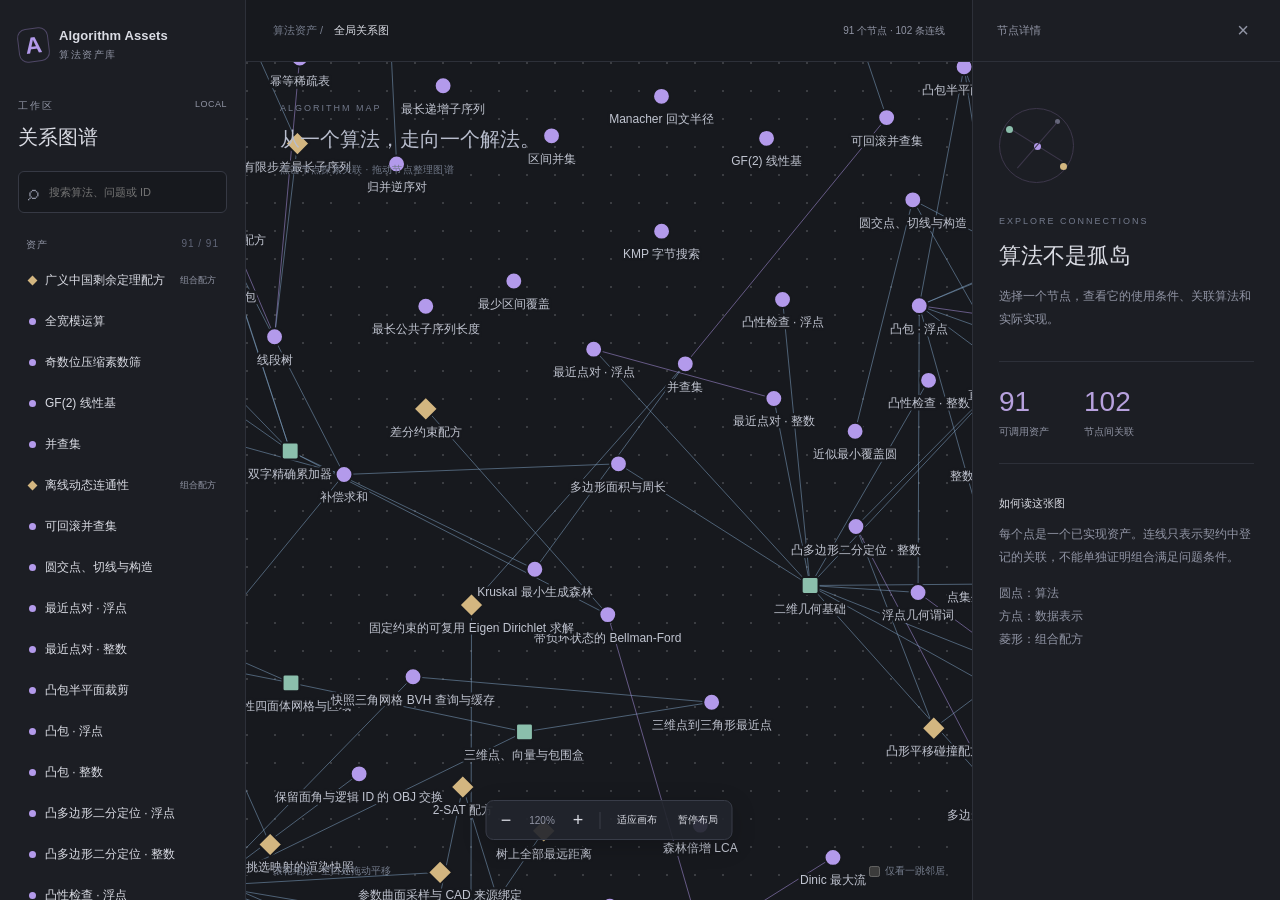
==== commit da1f5d96: "Standardize maintained code formatting with four-space indentation" ====
--- a/visualization/index.html
+++ b/visualization/index.html
@@ -1,347 +1,1574 @@
 <!doctype html>
 <html lang="zh-CN">
-<head>
-  <meta charset="utf-8">
-  <meta name="viewport" content="width=device-width, initial-scale=1">
-  <title>Algorithm Assets · 关系图谱</title>
-  <style>:root{color-scheme:dark;--bg:#17191e;--panel:#1c1e24;--border:#2d3039;--text:#dadce4;--muted:#9195a5;--accent:#b39aeb;--mint:#8bbfac;--gold:#d3b680;--blue:#86aacd;font-family:Inter,"Segoe UI","Microsoft YaHei",sans-serif;font-size:13px}
-*{box-sizing:border-box}body{margin:0;background:var(--bg);color:var(--text)}button,input{font:inherit}button{color:inherit;background:none;border:1px solid transparent;cursor:pointer;border-radius:5px}button:hover{background:#ffffff0c}button:focus-visible,input:focus-visible,summary:focus-visible{outline:2px solid var(--accent);outline-offset:3px}button:disabled{opacity:.35;cursor:default}input{accent-color:var(--accent)}[hidden]{display:none!important}.app{display:grid;grid-template-columns:246px minmax(0,1fr) 308px;height:100dvh;min-height:600px}.library,.inspector{background:var(--panel);overflow:auto}.library{border-right:1px solid var(--border);padding:28px 18px 16px;display:flex;flex-direction:column}.brand{display:flex;gap:10px;align-items:center;font-size:13px;font-weight:600;letter-spacing:.1px}.brand small{display:block;font-weight:400;color:var(--muted);font-size:10px;margin-top:5px;letter-spacing:1.5px}.brand-mark{display:grid;place-items:center;width:31px;height:34px;color:var(--accent);font-size:23px;border:1px solid #b39aeb55;border-radius:9px;transform:rotate(-7deg)}.workspace-label{margin-top:37px;color:var(--muted);font-size:10px;letter-spacing:2px;display:flex;justify-content:space-between}.workspace-label span{letter-spacing:.5px;font-size:9px}h1{font-size:20px;font-weight:500;margin:11px 0 20px}.search{display:flex;align-items:center;gap:8px;border:1px solid #363944;border-radius:6px;padding:8px 9px;background:#17191e}.search span{font-size:21px;color:var(--muted)}.search input{width:100%;min-width:0;background:none;color:var(--text);border:0;font-size:11px;outline:none}.search:focus-within{border-color:var(--accent)}.section-title{display:flex;justify-content:space-between;font-size:10px;color:var(--muted);letter-spacing:1px;margin:25px 8px 10px}.section-title span{color:#606678}#asset-list{display:flex;flex-direction:column;gap:4px}.asset-item{text-align:left;display:flex;align-items:center;gap:9px;padding:9px 10px;min-height:34px;font-size:12px}.asset-item.active{background:#b39aeb13;color:#c6b0f1}.asset-item small{margin-left:auto;color:var(--muted);font-size:9px}.kind-dot{display:inline-block;width:7px;height:7px;flex-shrink:0;background:var(--accent);border-radius:50%}.kind-dot.representation{background:var(--mint);border-radius:1px}.kind-dot.recipe{background:var(--gold);border-radius:0;transform:rotate(45deg)}.filters{display:grid;gap:9px;padding:0 8px}.filters label{display:flex;align-items:center;gap:9px;font-size:11px;color:#b3b7c4;cursor:pointer}.filters input{margin:0;width:12px;height:12px}.relation-key{width:20px;height:1px;background:var(--blue);margin-left:auto}.relation-key.alternative{background:var(--accent)}.relation-key.composes_into{background:var(--gold)}.relation-key.representation_for{background:var(--mint)}.library-note{font-size:10px;line-height:1.9;color:#747b8d;margin:24px 8px}.library footer{margin-top:auto;font-size:10px;color:var(--muted);padding:14px 8px 0}.status-dot{display:inline-block;width:5px;height:5px;border-radius:50%;background:var(--mint);margin-right:6px}.graph-panel{position:relative;min-width:0;display:flex;flex-direction:column}.graph-header{height:62px;flex-shrink:0;display:flex;align-items:center;justify-content:space-between;padding:0 27px;font-size:11px;border-bottom:1px solid var(--border)}.breadcrumb{color:#777e8e;margin-right:8px}#graph-count{color:var(--muted);font-size:10px}#viewport{position:relative;flex:1;overflow:hidden;touch-action:none;outline:none}#graph{width:100%;height:100%;display:block;user-select:none}.dot-grid{color:#303541;opacity:.42}.graph-caption{position:absolute;top:37px;left:34px;pointer-events:none}.eyebrow{color:#737a8c;font-size:9px;letter-spacing:2px}.graph-caption h2{font-size:20px;font-weight:400;color:#b8bdcd;margin:12px 0 10px}.graph-caption p{color:#707888;font-size:10px;letter-spacing:.3px}.edge-line{fill:none;stroke-width:1;opacity:.5;vector-effect:non-scaling-stroke}.edge.hit{fill:none;stroke:transparent;stroke-width:16;cursor:help;vector-effect:non-scaling-stroke}.edge-group.dim{opacity:.12}.edge-group.emphasized .edge-line{opacity:.85;stroke-width:1.4}.edge-label{fill:#a8a3bb;font-size:10px;text-anchor:middle;paint-order:stroke;stroke:var(--bg);stroke-width:6px;stroke-linejoin:round}.node{cursor:grab}.node:active{cursor:grabbing}.node circle.halo{fill:transparent;stroke:none}.node.selected circle.halo{fill:#b39aeb10;stroke:#b39aeb55;stroke-width:1;vector-effect:non-scaling-stroke}.node .shape{stroke:#17191e;stroke-width:2;vector-effect:non-scaling-stroke}.node text{fill:#c1c5d1;font-size:12px;text-anchor:middle;pointer-events:none;paint-order:stroke;stroke:var(--bg);stroke-width:5px;stroke-linejoin:round}.node.selected text{fill:#dac9fc}.node.dim{opacity:.19}.graph-toolbar{position:absolute;bottom:60px;left:50%;transform:translateX(-50%);display:flex;align-items:center;gap:3px;background:#22252ce8;border:1px solid #383c48;border-radius:8px;box-shadow:0 6px 24px #0003;padding:5px;white-space:nowrap}.graph-toolbar button{padding:6px 8px;font-size:10px}.graph-toolbar #zoom-in,.graph-toolbar #zoom-out{font-size:18px;width:29px;padding:1px}.graph-toolbar output{width:37px;text-align:center;color:var(--muted);font-size:10px}.separator{width:1px;height:17px;background:#3b3e48;margin:0 4px}.graph-bottom{position:absolute;bottom:22px;left:27px;right:27px;display:flex;justify-content:space-between;gap:14px;color:#757d8d;font-size:10px}.graph-bottom label{display:flex;gap:5px;align-items:center;cursor:pointer}.graph-bottom input{margin:0;width:11px;height:11px}.inspector{border-left:1px solid var(--border)}.inspector-header{height:62px;border-bottom:1px solid var(--border);display:flex;align-items:center;justify-content:space-between;padding:0 24px;color:var(--muted);font-size:11px}.inspector-header button{font-size:20px;color:var(--muted)}#overview{padding:44px 26px 20px}.overview-orbit{position:relative;width:75px;height:75px;border:1px solid #3d374b;border-radius:50%;margin:2px 0 29px}.overview-orbit:before,.overview-orbit:after{content:"";position:absolute;height:1px;width:60px;background:#3d374b;top:36px;left:7px;transform:rotate(32deg)}.overview-orbit:after{transform:rotate(-49deg)}.overview-orbit i{position:absolute;width:7px;height:7px;border-radius:50%;background:var(--accent);left:34px;top:34px}.overview-orbit i:nth-child(2){left:6px;top:17px;background:var(--mint)}.overview-orbit i:nth-child(3){left:60px;top:54px;background:var(--gold)}.overview-orbit i:nth-child(4){left:55px;top:10px;width:5px;height:5px;background:#66677b}#overview h2{font-size:22px;font-weight:400;margin:14px 0}#overview p{font-size:12px;color:var(--muted);line-height:1.95}#overview h3{font-size:11px;font-weight:400;margin-top:32px}.overview-facts{display:flex;gap:35px;border-top:1px solid var(--border);border-bottom:1px solid var(--border);padding:24px 0;margin-top:29px}.overview-facts strong{font-size:28px;font-weight:300;display:block;color:#b7a1de}.overview-facts span{font-size:10px;color:var(--muted);display:block;margin-top:7px}#detail{padding:24px}.detail-kind{font-size:10px;color:var(--accent);display:flex;gap:7px;align-items:center}.detail-title{font-weight:400;font-size:22px;margin:15px 0 8px}.asset-id{font:10px Consolas,monospace;color:#858da0;overflow-wrap:anywhere}.detail-name{font-size:11px;line-height:1.7;color:var(--muted);margin:12px 0 22px}.detail-section{border-top:1px solid var(--border);padding-top:17px;margin-top:20px}.detail-section h3{font-size:10px;color:var(--muted);letter-spacing:.6px;font-weight:500;margin:0 0 13px}.relation-item{display:block;text-align:left;width:100%;padding:9px 7px;border:1px solid var(--border);margin:7px 0}.relation-item span{display:block;color:var(--muted);font-size:10px;margin-top:6px}.contract-row{font-size:11px;line-height:1.8;margin:10px 0;overflow-wrap:anywhere}.contract-row dt{color:#8b92a2;font-size:10px}.contract-row dd{margin:3px 0 0;color:#c0c4ce}.include-code{font:10px/1.8 Consolas,monospace;background:#17191e;border-radius:5px;padding:10px;white-space:pre-wrap;overflow-wrap:anywhere;color:#b9c7b8}.detail-actions{display:flex;gap:5px}.detail-actions button{font-size:10px;background:#ffffff08;border:1px solid var(--border);padding:7px 9px}.capability{display:flex;justify-content:space-between;font-size:10px;margin:10px 0;color:#a6adbb;gap:8px}.capability span:last-child{color:#788091}.capability .supported{color:var(--mint)!important}.capability .conditional{color:var(--gold)!important}details{font-size:11px;line-height:1.8}summary{cursor:pointer;color:#b6bac5}#tooltip{position:absolute;pointer-events:none;background:#282b33;border:1px solid #444350;padding:10px 12px;border-radius:6px;font-size:11px;line-height:1.8;max-width:300px;box-shadow:0 8px 20px #0004}#empty{position:absolute;top:45%;left:0;right:0;text-align:center;color:var(--muted);font-size:12px}#empty button{display:block;margin:15px auto;border:1px solid var(--border);padding:8px 12px}dialog{width:min(950px,95vw);max-height:88dvh;background:var(--panel);color:var(--text);border:1px solid #46404f;border-radius:10px;padding:0}dialog::backdrop{background:#0009}dialog header{display:flex;justify-content:space-between;align-items:center;padding:16px 22px;border-bottom:1px solid var(--border)}dialog strong{font-size:13px}dialog small{display:block;font:11px Consolas,monospace;color:var(--muted);margin-top:6px;overflow-wrap:anywhere}dialog button{padding:7px 12px;border-color:var(--border)}dialog pre{padding:12px 22px;font:12px/1.85 Consolas,monospace;overflow:auto;tab-size:4}#notice{position:fixed;bottom:18px;left:50%;transform:translateX(-50%);border:1px solid var(--border);background:#30313c;color:var(--text);padding:10px 18px;border-radius:6px;font-size:12px;z-index:5}
-@media(min-width:1600px){.app{grid-template-columns:260px minmax(0,1fr) 330px}.graph-caption{top:50px;left:46px}.graph-caption h2{font-size:24px}}@media(max-width:1100px){.app{grid-template-columns:210px minmax(0,1fr) 260px}.library{padding:23px 13px}.graph-header{padding:0 18px}.graph-caption{left:22px}.graph-caption h2{font-size:17px}#detail{padding:20px}.graph-bottom{left:16px;right:16px;flex-wrap:wrap}.graph-toolbar{bottom:75px}}@media(max-width:850px){.app{grid-template-columns:190px minmax(0,1fr);height:auto;min-height:100dvh}.graph-panel{height:80dvh;min-height:540px}.library{grid-row:1/3}.inspector{grid-column:2;border-top:1px solid var(--border);border-left:0}#overview{padding:22px}.overview-orbit{display:none}.overview-facts{margin-top:15px;padding:12px 0}#overview h3{margin-top:20px}#detail{display:block;max-height:none}}@media(max-width:540px){.app{display:flex;flex-direction:column}.library{padding:16px}.brand{margin-bottom:12px}.workspace-label,h1,.library .section-title,.library-note,.library footer{display:none}.search{margin-bottom:10px}#asset-list{flex-direction:row;overflow-x:auto;padding:5px 0}.asset-item{white-space:nowrap;flex-shrink:0}.asset-item small{display:none}.filters{display:flex;flex-wrap:wrap;padding:6px 0;gap:12px}.filters label{font-size:10px}.relation-key{display:none}.graph-panel{height:65dvh;min-height:430px}.graph-header{height:45px;padding:0 16px}.graph-caption{top:24px;left:20px}.graph-caption h2{font-size:16px}.graph-caption p{font-size:9px}.graph-bottom{font-size:9px;bottom:17px}.graph-toolbar{bottom:68px}.graph-toolbar button{padding:6px;font-size:9px}.inspector-header{height:45px}.graph-caption .eyebrow{font-size:8px}#overview h2{font-size:19px}}
-</style>
-</head>
-<body>
-  <div class="app">
-    <aside class="library" aria-label="资产目录">
-      <div class="brand"><span class="brand-mark">A</span><span>Algorithm Assets<small>算法资产库</small></span></div>
-      <div class="workspace-label">工作区 <span>LOCAL</span></div>
-      <h1>关系图谱</h1>
-      <label class="search"><span aria-hidden="true">⌕</span><input id="search" type="search" placeholder="搜索算法、问题或 ID" aria-label="搜索算法"></label>
-      <div class="section-title">资产 <span id="asset-count"></span></div>
-      <nav id="asset-list" aria-label="选择算法"></nav>
-      <div class="section-title">显示类型</div>
-      <div id="kind-filters" class="filters"></div>
-      <div class="section-title">关联关系</div>
-      <div id="relation-filters" class="filters"></div>
-      <p class="library-note">关联来自代码契约。未登记关联的节点独立显示。</p>
-      <footer><span class="status-dot"></span> 本地目录 · v0.1</footer>
-    </aside>
-    <main class="graph-panel">
-      <header class="graph-header"><div><span class="breadcrumb">算法资产 /</span> 全局关系图</div><span id="graph-count" aria-live="polite"></span></header>
-      <div id="viewport" tabindex="0" role="region" aria-label="算法关系图，可拖动平移，滚轮缩放；也可从左侧目录选择节点">
-        <svg id="graph" aria-hidden="true"><defs><pattern id="dots" width="28" height="28" patternUnits="userSpaceOnUse"><circle cx="1" cy="1" r=".8" fill="currentColor"/></pattern></defs><rect width="100%" height="100%" fill="url(#dots)" class="dot-grid"/><g id="world"><g id="edges"></g><g id="nodes"></g></g></svg>
-        <div class="graph-caption"><span class="eyebrow">ALGORITHM MAP</span><h2>从一个算法，走向一个解法。</h2><p>点击节点探索关联 · 拖动节点整理图谱</p></div>
-        <div id="empty" hidden>没有符合筛选条件的资产。<button id="clear-filters">清除筛选</button></div>
-        <div id="tooltip" hidden></div>
-        <div class="graph-toolbar"><button id="zoom-out" aria-label="缩小">−</button><output id="zoom-label">100%</output><button id="zoom-in" aria-label="放大">+</button><span class="separator"></span><button id="fit">适应画布</button><button id="motion" aria-pressed="false">暂停布局</button></div>
-        <div class="graph-bottom"><span>滚轮缩放 · 空白处拖动平移</span><label><input id="neighbors" type="checkbox" disabled> 仅看一跳邻居</label></div>
-      </div>
-    </main>
-    <aside class="inspector" aria-label="算法详情">
-      <div class="inspector-header">节点详情 <button id="deselect" aria-label="取消选择">×</button></div>
-      <div id="overview"><div class="overview-orbit" aria-hidden="true"><i></i><i></i><i></i><i></i></div><span class="eyebrow">EXPLORE CONNECTIONS</span><h2>算法不是孤岛</h2><p>选择一个节点，查看它的使用条件、关联算法和实际实现。</p><div class="overview-facts"><div><strong id="total-assets">7</strong><span>可调用资产</span></div><div><strong id="total-edges">3</strong><span>节点间关联</span></div></div><h3>如何读这张图</h3><p>每个点是一个已实现资产。连线只表示契约中登记的关联，不能单独证明组合满足问题条件。</p><p>圆点：算法<br>方点：数据表示<br>菱形：组合配方</p></div>
-      <div id="detail" hidden></div>
-    </aside>
-  </div>
-  <dialog id="source-dialog"><header><div><strong>实现源码</strong><small id="source-path"></small></div><button id="close-source">关闭</button></header><pre><code id="source-code"></code></pre></dialog>
-  <div id="notice" role="status" hidden></div>
-  <script id="catalog-data" type="application/json">{"nodes":[{"schema_version":1,"id":"algebra.chinese_remainder","kind":"recipe","name":"广义中国剩余定理配方","display_name":"广义中国剩余定理配方","header":"include/algorithm_assets/algebra/modular.hpp","documentation":"docs/recipes/algebra.chinese_remainder.md","problem":"chinese_remainder","parameters":["n"],"requires":{"input_type":"uint64","coprime_required":false,"result_guarantee":"exact"},"capabilities":{"persistence":"unsupported","snapshot":"unsupported","checkpoint":"unsupported","rollback":"unsupported","undo":"unsupported","redo":"unsupported","arbitrary_deletion":"unsupported","concurrent_writes":"unsupported","concurrent_reads":"supported"},"input":{"conditions":"Congruences, moduli\u003e=1, residues normalized; noncoprime accepted"},"output":{"conditions":"optional least nonnegative residue and lcm; inconsistency nullopt, lcm overflow throws"},"constraints":{"max_n":9223372036854775807,"limits":"size_t, container max_size and allocation limits additionally apply","complete_contract":"docs/recipes/algebra.chinese_remainder.md","numeric_and_state":"Congruences, moduli\u003e=1, residues normalized; noncoprime accepted; optional least nonnegative residue and lcm; inconsistency nullopt, lcm overflow throws","errors":"Invalid shape/index/domain rejected; allocations may throw; algorithm-specific overflow/tolerance behavior in documentation"},"complexity":{"operations":"Per equation O(log modulus) Euclid/multiply iterations, platform multiply cost applies","space":"O(1) temporary state, input borrowed","guarantee":"Worst-case unless explicitly stated; no calibrated performance claim"},"memory_lower_bound":{"constant":0,"terms":[],"scope":"Conservative owned payload lower bound on current 64-bit platform, not peak/latency feasibility"},"relations":[{"type":"uses","target":"algebra.modulus64"}],"evidence":{"correctness":"Reasoned invariants and reductions in documentation, not formal verification","tests":"tests/repository_expansion_test.cpp","example":"examples/repository_expansion.cpp","benchmark":"not_measured","judge":"judge/EXPANSION_VALIDATION.md"},"provenance":{"repository":"RyanTsi/Algorithm-notes","commit":"91c14556641c991c716b71906815abdd6a476188","path":"数学/数论/中国剩余定理.md","blob_sha":"297eb31d84ac61cf6a73b1138492bd602da46819","implementation":"Independently rewritten for this project; source motivates algorithm and constraints","license":"No repository license discovered; project distribution license not selected"},"label":"广义中国剩余定理配方","source":"#pragma once\n#include \u003ccstdint\u003e\n#include \u003climits\u003e\n#include \u003cnumeric\u003e\n#include \u003coptional\u003e\n#include \u003cspan\u003e\n#include \u003cstdexcept\u003e\nnamespace algorithm_assets {\nclass Modulus64 {\npublic:\n  explicit Modulus64(std::uint64_t modulus) : modulus_(modulus) {\n    if (modulus\u003c2) throw std::invalid_argument(\"Modulus64 requires modulus \u003e= 2\");\n  }\n  [[nodiscard]] std::uint64_t modulus() const noexcept { return modulus_; }\n  [[nodiscard]] std::uint64_t add(std::uint64_t a,std::uint64_t b) const noexcept {\n    a%=modulus_; b%=modulus_; return a\u003e=modulus_-b?a-(modulus_-b):a+b;\n  }\n  [[nodiscard]] std::uint64_t subtract(std::uint64_t a,std::uint64_t b) const noexcept {\n    a%=modulus_; b%=modulus_; return a\u003e=b?a-b:modulus_-(b-a);\n  }\n  [[nodiscard]] std::uint64_t multiply(std::uint64_t a,std::uint64_t b) const noexcept {\n#if defined(__SIZEOF_INT128__) \u0026\u0026 !defined(ALGORITHM_ASSETS_FORCE_PORTABLE_MODULAR)\n    return static_cast\u003cstd::uint64_t\u003e((static_cast\u003c__uint128_t\u003e(a)*b)%modulus_);\n#else\n    a%=modulus_; std::uint64_t result=0;\n    for (;b;b\u003e\u003e=1) { if (b\u00261U) result=add(result,a); a=add(a,a); }\n    return result;\n#endif\n  }\n  [[nodiscard]] std::uint64_t power(std::uint64_t base,std::uint64_t exponent) const noexcept {\n    std::uint64_t result=1;\n    for (;exponent;exponent\u003e\u003e=1) { if (exponent\u00261U) result=multiply(result,base); base=multiply(base,base); }\n    return result;\n  }\n  [[nodiscard]] std::optional\u003cstd::uint64_t\u003e inverse(std::uint64_t value) const noexcept {\n    auto r0=modulus_,r1=value%modulus_; std::uint64_t t0=0,t1=1;\n    while (r1) {\n      const auto quotient=r0/r1, remainder=r0%r1, coefficient=subtract(t0,multiply(quotient,t1));\n      r0=r1; r1=remainder; t0=t1; t1=coefficient;\n    }\n    return r0==1?std::optional\u003cstd::uint64_t\u003e{t0}:std::nullopt;\n  }\nprivate:\n  std::uint64_t modulus_;\n};\nstruct Congruence { std::uint64_t residue,modulus; };\ninline std::optional\u003cCongruence\u003e chinese_remainder(std::span\u003cconst Congruence\u003e equations) {\n  Congruence result{0,1};\n  for (auto equation:equations) {\n    if (!equation.modulus) throw std::invalid_argument(\"Zero CRT modulus\");\n    equation.residue%=equation.modulus;\n    const auto common=std::gcd(result.modulus,equation.modulus);\n    if (result.residue%common!=equation.residue%common) return std::nullopt;\n    const auto reduced=equation.modulus/common;\n    if (result.modulus\u003estd::numeric_limits\u003cstd::uint64_t\u003e::max()/reduced) throw std::overflow_error(\"CRT modulus overflow\");\n    std::uint64_t factor=0;\n    if (reduced\u003e1) {\n      const auto old=result.residue%equation.modulus;\n      const auto difference=equation.residue\u003e=old?equation.residue-old:equation.modulus-(old-equation.residue);\n      Modulus64 arithmetic(reduced);\n      factor=arithmetic.multiply(difference/common,*arithmetic.inverse(result.modulus/common));\n    }\n    result.residue+=result.modulus*factor; result.modulus*=reduced;\n  }\n  return result;\n}\n} // namespace algorithm_assets\n"},{"schema_version":1,"id":"algebra.modulus64","kind":"algorithm","name":"全宽模运算","display_name":"全宽模运算","header":"include/algorithm_assets/algebra/modular.hpp","documentation":"docs/algorithms/algebra.modulus64.md","problem":"modular_arithmetic","parameters":[],"requires":{"input_type":"uint64","modulus":"uint64_ge_2","result_guarantee":"exact"},"capabilities":{"persistence":"unsupported","snapshot":"unsupported","checkpoint":"unsupported","rollback":"unsupported","undo":"unsupported","redo":"unsupported","arbitrary_deletion":"unsupported","concurrent_writes":"unsupported","concurrent_reads":"supported"},"input":{"conditions":"uint64 values; modulus\u003e=2; no prime assumption"},"output":{"conditions":"Reduced add/subtract/multiply/power, optional inverse iff gcd=1"},"constraints":{"max_n":9223372036854775807,"limits":"size_t, container max_size and allocation limits additionally apply","complete_contract":"docs/algorithms/algebra.modulus64.md","numeric_and_state":"uint64 values; modulus\u003e=2; no prime assumption; Reduced add/subtract/multiply/power, optional inverse iff gcd=1","errors":"Invalid shape/index/domain rejected; allocations may throw; algorithm-specific overflow/tolerance behavior in documentation"},"complexity":{"operations":"Native uint128 multiply O(1), portable fallback \u003c=64 additions; pow log(exponent) multiplications; inverse log(modulus) iterations","space":"8-byte modulus; constant temporary state","guarantee":"Worst-case unless explicitly stated; no calibrated performance claim"},"memory_lower_bound":{"constant":8,"terms":[],"scope":"Conservative owned payload lower bound on current 64-bit platform, not peak/latency feasibility"},"relations":[],"evidence":{"correctness":"Reasoned invariants and reductions in documentation, not formal verification","tests":"tests/repository_expansion_test.cpp","example":"examples/repository_expansion.cpp","benchmark":"not_measured","judge":"judge/EXPANSION_VALIDATION.md"},"provenance":{"repository":"RyanTsi/Algorithm-notes","commit":"91c14556641c991c716b71906815abdd6a476188","path":"数学/数论/欧几里得算法.md","blob_sha":"5057c4027d42e76a2a4511904f69491d78457ef2","implementation":"Independently rewritten for this project; source motivates algorithm and constraints","license":"No repository license discovered; project distribution license not selected"},"label":"全宽模运算","source":"#pragma once\n#include \u003ccstdint\u003e\n#include \u003climits\u003e\n#include \u003cnumeric\u003e\n#include \u003coptional\u003e\n#include \u003cspan\u003e\n#include \u003cstdexcept\u003e\nnamespace algorithm_assets {\nclass Modulus64 {\npublic:\n  explicit Modulus64(std::uint64_t modulus) : modulus_(modulus) {\n    if (modulus\u003c2) throw std::invalid_argument(\"Modulus64 requires modulus \u003e= 2\");\n  }\n  [[nodiscard]] std::uint64_t modulus() const noexcept { return modulus_; }\n  [[nodiscard]] std::uint64_t add(std::uint64_t a,std::uint64_t b) const noexcept {\n    a%=modulus_; b%=modulus_; return a\u003e=modulus_-b?a-(modulus_-b):a+b;\n  }\n  [[nodiscard]] std::uint64_t subtract(std::uint64_t a,std::uint64_t b) const noexcept {\n    a%=modulus_; b%=modulus_; return a\u003e=b?a-b:modulus_-(b-a);\n  }\n  [[nodiscard]] std::uint64_t multiply(std::uint64_t a,std::uint64_t b) const noexcept {\n#if defined(__SIZEOF_INT128__) \u0026\u0026 !defined(ALGORITHM_ASSETS_FORCE_PORTABLE_MODULAR)\n    return static_cast\u003cstd::uint64_t\u003e((static_cast\u003c__uint128_t\u003e(a)*b)%modulus_);\n#else\n    a%=modulus_; std::uint64_t result=0;\n    for (;b;b\u003e\u003e=1) { if (b\u00261U) result=add(result,a); a=add(a,a); }\n    return result;\n#endif\n  }\n  [[nodiscard]] std::uint64_t power(std::uint64_t base,std::uint64_t exponent) const noexcept {\n    std::uint64_t result=1;\n    for (;exponent;exponent\u003e\u003e=1) { if (exponent\u00261U) result=multiply(result,base); base=multiply(base,base); }\n    return result;\n  }\n  [[nodiscard]] std::optional\u003cstd::uint64_t\u003e inverse(std::uint64_t value) const noexcept {\n    auto r0=modulus_,r1=value%modulus_; std::uint64_t t0=0,t1=1;\n    while (r1) {\n      const auto quotient=r0/r1, remainder=r0%r1, coefficient=subtract(t0,multiply(quotient,t1));\n      r0=r1; r1=remainder; t0=t1; t1=coefficient;\n    }\n    return r0==1?std::optional\u003cstd::uint64_t\u003e{t0}:std::nullopt;\n  }\nprivate:\n  std::uint64_t modulus_;\n};\nstruct Congruence { std::uint64_t residue,modulus; };\ninline std::optional\u003cCongruence\u003e chinese_remainder(std::span\u003cconst Congruence\u003e equations) {\n  Congruence result{0,1};\n  for (auto equation:equations) {\n    if (!equation.modulus) throw std::invalid_argument(\"Zero CRT modulus\");\n    equation.residue%=equation.modulus;\n    const auto common=std::gcd(result.modulus,equation.modulus);\n    if (result.residue%common!=equation.residue%common) return std::nullopt;\n    const auto reduced=equation.modulus/common;\n    if (result.modulus\u003estd::numeric_limits\u003cstd::uint64_t\u003e::max()/reduced) throw std::overflow_error(\"CRT modulus overflow\");\n    std::uint64_t factor=0;\n    if (reduced\u003e1) {\n      const auto old=result.residue%equation.modulus;\n      const auto difference=equation.residue\u003e=old?equation.residue-old:equation.modulus-(old-equation.residue);\n      Modulus64 arithmetic(reduced);\n      factor=arithmetic.multiply(difference/common,*arithmetic.inverse(result.modulus/common));\n    }\n    result.residue+=result.modulus*factor; result.modulus*=reduced;\n  }\n  return result;\n}\n} // namespace algorithm_assets\n"},{"schema_version":1,"id":"algebra.prime_sieve","kind":"algorithm","name":"奇数位压缩素数筛","display_name":"奇数位压缩素数筛","header":"include/algorithm_assets/algebra/prime_sieve.hpp","documentation":"docs/algorithms/algebra.prime_sieve.md","problem":"primality_table","parameters":["n"],"requires":{"input_type":"uint32","output":"primality_or_primes","updates":"none"},"capabilities":{"persistence":"unsupported","snapshot":"unsupported","checkpoint":"unsupported","rollback":"unsupported","undo":"unsupported","redo":"unsupported","arbitrary_deletion":"unsupported","concurrent_writes":"unsupported","concurrent_reads":"supported"},"input":{"conditions":"uint32 inclusive limit N, queries within limit"},"output":{"conditions":"Exact primality or owned sorted primes or callback; 0/1 false"},"constraints":{"max_n":4294967295,"limits":"size_t, container max_size and allocation limits additionally apply","complete_contract":"docs/algorithms/algebra.prime_sieve.md","numeric_and_state":"uint32 inclusive limit N, queries within limit; Exact primality or owned sorted primes or callback; 0/1 false","errors":"Invalid shape/index/domain rejected; allocations may throw; algorithm-specific overflow/tolerance behavior in documentation"},"complexity":{"operations":"O(N log log N) construction; O(1) query; O(N) enumeration plus callback","space":"Approximately N/16 marking bytes; owned prime output adds4*pi(N)","guarantee":"Worst-case unless explicitly stated; no calibrated performance claim"},"memory_lower_bound":{"constant":0,"terms":[],"scope":"Conservative owned payload lower bound on current 64-bit platform, not peak/latency feasibility"},"relations":[],"evidence":{"correctness":"Reasoned invariants and reductions in documentation, not formal verification","tests":"tests/repository_expansion_test.cpp","example":"examples/repository_expansion.cpp","benchmark":"not_measured","judge":"judge/EXPANSION_VALIDATION.md"},"provenance":{"repository":"RyanTsi/Algorithm-notes","commit":"91c14556641c991c716b71906815abdd6a476188","path":"数学/数论/质数筛.md","blob_sha":"79841144659dc38879cd0a8fda740f6834d5e3f8","implementation":"Independently rewritten for this project; source motivates algorithm and constraints","license":"No repository license discovered; project distribution license not selected"},"label":"奇数位压缩素数筛","source":"#pragma once\n#include \u003ccstddef\u003e\n#include \u003ccstdint\u003e\n#include \u003cfunctional\u003e\n#include \u003cstdexcept\u003e\n#include \u003cvector\u003e\nnamespace algorithm_assets {\nclass PrimeSieve {\npublic:\n  explicit PrimeSieve(std::uint32_t limit) : limit_(limit), composite_((std::size_t{limit}/2+1+63)/64) {\n    mark(1);\n    for (std::uint64_t p=3;p\u003c=limit/p;p+=2) if (!marked(p))\n      for (auto multiple=p*p;multiple\u003c=limit;multiple+=2*p) mark(multiple);\n  }\n  [[nodiscard]] bool is_prime(std::uint32_t x) const {\n    if (x\u003elimit_) throw std::out_of_range(\"Primality query outside sieve\");\n    return x==2 || (x\u003e=3 \u0026\u0026 (x\u00261U) \u0026\u0026 !marked(x));\n  }\n  template\u003cclass Emit\u003e void for_each_prime(Emit\u0026\u0026 emit) const {\n    if (limit_\u003e=2) std::invoke(emit,std::uint32_t{2});\n    for (std::uint64_t p=3;p\u003c=limit_;p+=2) if (!marked(p)) std::invoke(emit,static_cast\u003cstd::uint32_t\u003e(p));\n  }\n  [[nodiscard]] std::vector\u003cstd::uint32_t\u003e primes() const {\n    std::vector\u003cstd::uint32_t\u003e result; for_each_prime([\u0026](auto p){result.push_back(p);}); return result;\n  }\nprivate:\n  bool marked(std::uint64_t odd) const noexcept { const auto i=odd/2; return (composite_[i/64]\u003e\u003e(i%64))\u00261U; }\n  void mark(std::uint64_t odd) noexcept { const auto i=odd/2; composite_[i/64]|=std::uint64_t{1}\u003c\u003c(i%64); }\n  std::uint32_t limit_; std::vector\u003cstd::uint64_t\u003e composite_;\n};\n} // namespace algorithm_assets\n"},{"schema_version":1,"id":"algebra.xor_basis64","kind":"algorithm","name":"XorBasis64","header":"include/algorithm_assets/algebra/xor_basis.hpp","documentation":"docs/algorithms/algebra.xor_basis64.md","problem":"gf2_span","parameters":[],"requires":{"input_type":"uint64","updates":{"subset_of":["insert","merge","query"]},"enumeration":"distinct_including_zero"},"capabilities":{"persistence":"unsupported","checkpoint":"unsupported","rollback":"unsupported","undo":"unsupported","redo":"unsupported","arbitrary_deletion":"unsupported","concurrent_reads":"conditional","concurrent_writes":"unsupported"},"input":{"vectors":"uint64 GF(2), all 64 bits","kth_index":"uint64, zero-based"},"output":{"rank":"0..64","maximize":"seed XOR span maximum","kth":"Distinct sorted span including zero, optional if index out of range","minimum":"optional nonzero value"},"constraints":{"max_n":9223372036854775807,"allocation":"size_t and vector max_size / available memory limits additionally apply","semantics":"Complete API, numeric, lifetime, threading and state conditions in docs/algorithms/algebra.xor_basis64.md","errors":"Bad index/range or endpoint throws; overflow explicitly checked; allocations may throw","enumeration":"No multiplicity, nonempty-subset interpretation, witness or deletion; full rank permits all uint64 indices"},"complexity":{"insert_query":"O(64)","merge_kth":"O(64^2)","space":"512-byte rows + size_t rank; kth local 512 bytes; no heap"},"memory_lower_bound":{"constant":512,"terms":[],"scope":"Conservative payload lower bound, not peak memory feasibility; 64-bit platform costs in documentation"},"relations":[],"evidence":{"correctness":"Reasoned invariants in documentation; not formal verification","tests":"tests/repository_assets_test.cpp","example":"examples/repository_assets.cpp","benchmark":"not_measured","judge":"judge/VALIDATION.md"},"provenance":{"implementation":"Rewritten modern C++20 for this project, not source-code copy","reference":"数学/线性代数/线性基.md","license":"No source LICENSE discovered; project distribution license not selected","repository":"RyanTsi/Algorithm-notes","commit":"91c14556641c991c716b71906815abdd6a476188","url":"https://github.com/RyanTsi/Algorithm-notes/blob/91c14556641c991c716b71906815abdd6a476188/数学/线性代数/线性基.md","additional_reference":"RyanTsi/blog@6ea0ef09d8479c8775654c1627710af6da1d5392:content/posts/线性基.md"},"label":"GF(2) 线性基","source":"#pragma once\n\n#include \u003carray\u003e\n#include \u003ccstddef\u003e\n#include \u003ccstdint\u003e\n#include \u003coptional\u003e\n\nnamespace algorithm_assets {\n\n// Echelon basis of 64-bit vectors over GF(2), including the top bit.\n// Enumeration refers to DISTINCT span values and always includes empty XOR=0.\nclass XorBasis64 {\npublic:\n  bool insert(std::uint64_t value) noexcept {\n    for (int bit = 63; bit \u003e= 0; --bit) {\n      if (!(value \u0026 (std::uint64_t{1} \u003c\u003c bit))) continue;\n      if (rows_[bit]) value ^= rows_[bit];\n      else { rows_[bit] = value; ++rank_; return true; }\n    }\n    return false;\n  }\n  [[nodiscard]] bool contains(std::uint64_t value) const noexcept {\n    for (int bit = 63; bit \u003e= 0; --bit)\n      if (value \u0026 (std::uint64_t{1} \u003c\u003c bit)) value ^= rows_[bit];\n    return value == 0;\n  }\n  [[nodiscard]] std::size_t rank() const noexcept { return rank_; }\n  [[nodiscard]] std::uint64_t maximize(std::uint64_t seed = 0) const noexcept {\n    for (int bit = 63; bit \u003e= 0; --bit)\n      if ((seed ^ rows_[bit]) \u003e seed) seed ^= rows_[bit];\n    return seed;\n  }\n  [[nodiscard]] std::optional\u003cstd::uint64_t\u003e minimum_nonzero() const noexcept {\n    for (const auto row : rows_) if (row) return row;\n    return std::nullopt;\n  }\n  void merge(const XorBasis64\u0026 other) noexcept { for (const auto row : other.rows_) insert(row); }\n  [[nodiscard]] std::optional\u003cstd::uint64_t\u003e kth_span_value(std::uint64_t index) const noexcept {\n    if (rank_ \u003c 64 \u0026\u0026 index \u003e= (std::uint64_t{1} \u003c\u003c rank_)) return std::nullopt;\n    auto reduced = rows_; // Local RREF: const reads do not mutate shared state.\n    for (int bit = 0; bit \u003c 64; ++bit) {\n      if (!reduced[bit]) continue;\n      for (int higher = bit + 1; higher \u003c 64; ++higher)\n        if (reduced[higher] \u0026 (std::uint64_t{1} \u003c\u003c bit)) reduced[higher] ^= reduced[bit];\n    }\n    std::uint64_t result = 0;\n    std::size_t ordinal = 0;\n    for (const auto row : reduced) if (row) {\n      if (index \u0026 (std::uint64_t{1} \u003c\u003c ordinal)) result ^= row;\n      ++ordinal;\n    }\n    return result;\n  }\nprivate:\n  std::array\u003cstd::uint64_t, 64\u003e rows_{};\n  std::size_t rank_ = 0;\n};\n\n} // namespace algorithm_assets\n"},{"schema_version":1,"id":"connectivity.dsu","kind":"algorithm","name":"DisjointSet","header":"include/algorithm_assets/connectivity/disjoint_set.hpp","documentation":"docs/algorithms/connectivity.dsu.md","problem":"connectivity","parameters":["n"],"requires":{"directed":false,"execution_mode":{"one_of":["online","offline"]},"updates":{"subset_of":["add","query"]},"rollback":false},"capabilities":{"persistence":"unsupported","checkpoint":"unsupported","rollback":"unsupported","undo":"unsupported","redo":"unsupported","arbitrary_deletion":"unsupported","concurrent_reads":"unsupported","concurrent_writes":"unsupported"},"input":{"universe":"Fixed n vertices, IDs [0,n), n may be zero","operations":["leader(v)","same(u,v)","component_size(v)","merge(u,v)"]},"output":{"merge":"True iff two components were joined","representative":"An implementation representative, not a stable semantic label","partition":"Exact; initially each vertex is separate"},"constraints":{"max_n":2147483647,"errors":"out_of_range for invalid IDs; length_error for excessive n; allocation may throw","mutation":"All nontrivial queries may compress paths","copy":"A full value copy costs O(n); it is not a checkpoint API","threading":"Use external synchronization; queries also mutate"},"complexity":{"initialization":"Theta(n)","operations":"O(alpha(n)) amortized across a sequence; O(log(n+1)) individual worst case","space":"4n logical payload bytes, plus vector capacity/header; O(1) stack","guarantee":"amortized"},"memory_lower_bound":{"constant":0,"terms":[{"coefficient":4,"factors":["n"]}],"scope":"Conservative lower bound on owned payload, not a peak-allocation upper bound; excludes container headers, allocator overhead and caller input"},"relations":[{"type":"alternative","target":"connectivity.rollback_dsu"}],"evidence":{"correctness":"Reasoned invariants in documentation; not formally verified","tests":"tests/algorithms_test.cpp","example":"examples/first_algorithms.cpp","benchmark":"not_measured","notes":"Random label-partition oracle; boundary IDs; size/count; redundant unions"},"provenance":{"implementation":"Written for this project; no source code copied","reference":"../oi-wiki-reference/docs/ and standard algorithm definitions","license":"Project distribution license not yet selected"},"label":"并查集","source":"#pragma once\n\n#include \u003ccstddef\u003e\n#include \u003ccstdint\u003e\n#include \u003climits\u003e\n#include \u003cstdexcept\u003e\n#include \u003cvector\u003e\n\nnamespace algorithm_assets {\n\n// A negative entry stores a root's component size; other entries store its parent.\nclass DisjointSet {\npublic:\n  explicit DisjointSet(std::size_t size) : parents_(checked_size(size), -1), components_(size) {}\n\n  [[nodiscard]] std::size_t size() const noexcept { return parents_.size(); }\n  [[nodiscard]] std::size_t component_count() const noexcept { return components_; }\n\n  std::size_t leader(std::size_t vertex) {\n    check_vertex(vertex);\n    return find_root(vertex);\n  }\n\n  bool same(std::size_t first, std::size_t second) {\n    check_vertex(first);\n    check_vertex(second);\n    return find_root(first) == find_root(second);\n  }\n\n  std::size_t component_size(std::size_t vertex) {\n    check_vertex(vertex);\n    return static_cast\u003cstd::size_t\u003e(-parents_[find_root(vertex)]);\n  }\n\n  // Returns false for a redundant merge. Queries can mutate paths as well.\n  bool merge(std::size_t first, std::size_t second) {\n    check_vertex(first);\n    check_vertex(second);\n    first = find_root(first);\n    second = find_root(second);\n    if (first == second) {\n      return false;\n    }\n    if (parents_[first] \u003e parents_[second]) {\n      const auto temporary = first;\n      first = second;\n      second = temporary;\n    }\n    parents_[first] += parents_[second];\n    parents_[second] = static_cast\u003cstd::int32_t\u003e(first);\n    --components_;\n    return true;\n  }\n\nprivate:\n  static std::size_t checked_size(std::size_t size) {\n    if (size \u003e static_cast\u003cstd::size_t\u003e(std::numeric_limits\u003cstd::int32_t\u003e::max())) {\n      throw std::length_error(\"DisjointSet requires at most INT32_MAX vertices\");\n    }\n    return size;\n  }\n\n  void check_vertex(std::size_t vertex) const {\n    if (vertex \u003e= size()) {\n      throw std::out_of_range(\"DisjointSet vertex is out of range\");\n    }\n  }\n\n  std::size_t find_root(std::size_t vertex) {\n    auto root = vertex;\n    while (parents_[root] \u003e= 0) {\n      root = static_cast\u003cstd::size_t\u003e(parents_[root]);\n    }\n    while (vertex != root) {\n      const auto next = static_cast\u003cstd::size_t\u003e(parents_[vertex]);\n      parents_[vertex] = static_cast\u003cstd::int32_t\u003e(root);\n      vertex = next;\n    }\n    return root;\n  }\n\n  std::vector\u003cstd::int32_t\u003e parents_;\n  std::size_t components_;\n};\n\n}  // namespace algorithm_assets\n"},{"schema_version":1,"id":"connectivity.offline","kind":"recipe","name":"Offline dynamic connectivity","header":"include/algorithm_assets/recipes/offline_connectivity.hpp","documentation":"docs/recipes/connectivity.offline.md","problem":"connectivity","parameters":["n","q"],"requires":{"directed":false,"execution_mode":"offline","updates":{"subset_of":["add","remove","query"]},"rollback":false},"capabilities":{"persistence":"unsupported","checkpoint":"unsupported","rollback":"unsupported","undo":"unsupported","redo":"unsupported","arbitrary_deletion":"supported","concurrent_reads":"supported","concurrent_writes":"unsupported"},"input":{"initial_graph":"Empty undirected multigraph","events":"Entire chronological event sequence available before computation; valid endpoints","copies":"Repeated adds increase multiplicity; remove consumes one copy; edge live until last copy removed"},"output":{"answers":"vector\u003cbool\u003e in query occurrence order; query(v,v) true; no queries =\u003e empty","input":"Not modified"},"constraints":{"max_n":2147483647,"errors":"Remove of inactive edge, unknown event kind invalid_argument; invalid ID out_of_range; storage overflow length_error; allocation may throw","deletion_scope":"Supports remove events only in this offline batch; no online delete API","undo_scope":"Internal rollback not exposed as user rollback/redo","threading":"Independent calls only; returned vector\u003cbool\u003e concurrent writes unsafe"},"complexity":{"preprocess":"O(q*log(q+1) + K*log(q+1)) where K is live intervals","traversal":"O(n+q+K*log(q+1)*log(n+1))","space":"O(n+q+K*log(q+1)); input, allocator/map overhead and output also matter","guarantee":"deterministic ordered-map preprocessing"},"memory_lower_bound":{"constant":0,"terms":[{"coefficient":4,"factors":["n"]}],"scope":"Conservative lower bound on owned payload, not a peak-allocation upper bound; excludes container headers, allocator overhead and caller input"},"relations":[{"type":"uses","target":"connectivity.rollback_dsu"}],"evidence":{"correctness":"Reasoned invariants in documentation; not formally verified","tests":"tests/algorithms_test.cpp","example":"examples/first_algorithms.cpp","benchmark":"not_measured","notes":"BFS oracle at each query across valid randomized multigraph event streams; repeated edges and invalid removal"},"provenance":{"implementation":"Written for this project; no source code copied","reference":"../oi-wiki-reference/docs/ and standard algorithm definitions","license":"Project distribution license not yet selected"},"label":"离线动态连通性","source":"#pragma once\n\n#include \u003calgorithm_assets/connectivity/rollback_disjoint_set.hpp\u003e\n\n#include \u003calgorithm\u003e\n#include \u003ccstddef\u003e\n#include \u003ccstdint\u003e\n#include \u003climits\u003e\n#include \u003cmap\u003e\n#include \u003cspan\u003e\n#include \u003cstdexcept\u003e\n#include \u003cutility\u003e\n#include \u003cvector\u003e\n\nnamespace algorithm_assets {\n\nenum class ConnectivityEventKind { add, remove, query };\n\nstruct ConnectivityEvent {\n  ConnectivityEventKind kind;\n  std::uint32_t first;\n  std::uint32_t second;\n};\n\n// Empty initial undirected multigraph. Results follow query order, not DFS order.\ninline std::vector\u003cbool\u003e offline_connectivity(std::size_t vertex_count,\n                                            std::span\u003cconst ConnectivityEvent\u003e events) {\n  if (vertex_count \u003e static_cast\u003cstd::size_t\u003e(std::numeric_limits\u003cstd::int32_t\u003e::max())) {\n    throw std::length_error(\"Offline connectivity requires at most INT32_MAX vertices\");\n  }\n  const auto count = events.size();\n  if (count == 0) {\n    return {};\n  }\n  if (count \u003e (std::vector\u003cstd::size_t\u003e().max_size() - 1) / 2) {\n    throw std::length_error(\"Offline connectivity timeline is too large\");\n  }\n  using Edge = std::pair\u003cstd::uint32_t, std::uint32_t\u003e;\n  struct ActiveEdge {\n    std::size_t start;\n    std::size_t copies;\n  };\n  struct Interval {\n    std::size_t first;\n    std::size_t last;\n    Edge edge;\n  };\n  std::vector\u003cInterval\u003e intervals;\n  std::vector\u003cstd::size_t\u003e query_indices(count);\n  std::size_t query_count = 0;\n  {\n    // An ordered map gives deterministic O(q log(q+1)) preprocessing.\n    std::map\u003cEdge, ActiveEdge\u003e active;\n    for (std::size_t time = 0; time \u003c count; ++time) {\n      const auto\u0026 event = events[time];\n      if (event.first \u003e= vertex_count || event.second \u003e= vertex_count) {\n        throw std::out_of_range(\"Connectivity event endpoint is out of range\");\n      }\n      const auto edge = Edge{std::min(event.first, event.second),\n                             std::max(event.first, event.second)};\n      switch (event.kind) {\n      case ConnectivityEventKind::add: {\n        auto [entry, inserted] = active.try_emplace(edge, ActiveEdge{time, 0});\n        (void)inserted;\n        ++entry-\u003esecond.copies;\n        break;\n      }\n      case ConnectivityEventKind::remove: {\n        const auto entry = active.find(edge);\n        if (entry == active.end()) {\n          throw std::invalid_argument(\"Cannot remove an inactive edge\");\n        }\n        if (--entry-\u003esecond.copies == 0) {\n          intervals.push_back({entry-\u003esecond.start, time, edge});\n          active.erase(entry);\n        }\n        break;\n      }\n      case ConnectivityEventKind::query:\n        query_indices[time] = query_count++;\n        break;\n      default:\n        throw std::invalid_argument(\"Unknown connectivity event kind\");\n      }\n    }\n    for (const auto\u0026 [edge, entry] : active) {\n      intervals.push_back({entry.start, count, edge});\n    }\n  }\n  if (query_count == 0) {\n    return {};  // All events were still validated; no traversal is needed.\n  }\n\n  // CSR-style event storage: avoid a separately allocated vector at each node.\n  std::vector\u003cstd::size_t\u003e offsets(2 * count + 1, 0);\n  const auto visit_nodes = [count](const Interval\u0026 interval, const auto\u0026 visit) {\n    for (auto first = interval.first + count, last = interval.last + count; first \u003c last;\n         first /= 2, last /= 2) {\n      if (first % 2 != 0) {\n        visit(first++);\n      }\n      if (last % 2 != 0) {\n        visit(--last);\n      }\n    }\n  };\n  for (const auto\u0026 interval : intervals) {\n    visit_nodes(interval, [\u0026](std::size_t node) { ++offsets[node + 1]; });\n  }\n  for (std::size_t node = 1; node \u003c offsets.size(); ++node) {\n    if (offsets[node] \u003e std::numeric_limits\u003cstd::size_t\u003e::max() - offsets[node - 1]) {\n      throw std::length_error(\"Offline connectivity event count overflowed\");\n    }\n    offsets[node] += offsets[node - 1];\n  }\n  std::vector\u003cEdge\u003e scheduled_edges(offsets.back());\n  {\n    auto cursor = offsets;\n    for (const auto\u0026 interval : intervals) {\n      visit_nodes(interval, [\u0026](std::size_t node) {\n        scheduled_edges[cursor[node]++] = interval.edge;\n      });\n    }\n  }\n  // Interval storage is no longer live during traversal.\n  std::vector\u003cInterval\u003e().swap(intervals);\n\n  RollbackDisjointSet components(vertex_count);\n  std::vector\u003cbool\u003e answers(query_count);\n  const auto traverse = [\u0026](auto\u0026\u0026 self, std::size_t node) -\u003e void {\n    const auto checkpoint = components.checkpoint();\n    for (auto index = offsets[node]; index \u003c offsets[node + 1]; ++index) {\n      const auto [first, second] = scheduled_edges[index];\n      components.merge(first, second);\n    }\n    if (node \u003e= count) {\n      const auto time = node - count;\n      if (events[time].kind == ConnectivityEventKind::query) {\n        answers[query_indices[time]] = components.same(events[time].first, events[time].second);\n      }\n    } else {\n      self(self, 2 * node);\n      self(self, 2 * node + 1);\n    }\n    components.rollback(checkpoint);\n  };\n  traverse(traverse, 1);\n  return answers;\n}\n\n}  // namespace algorithm_assets\n"},{"schema_version":1,"id":"connectivity.rollback_dsu","kind":"algorithm","name":"RollbackDisjointSet","header":"include/algorithm_assets/connectivity/rollback_disjoint_set.hpp","documentation":"docs/algorithms/connectivity.rollback_dsu.md","problem":"connectivity","parameters":["n"],"requires":{"directed":false,"execution_mode":{"one_of":["online","offline"]},"updates":{"subset_of":["add","query"]},"rollback":true},"capabilities":{"persistence":"unsupported","checkpoint":"supported","rollback":"supported","undo":"supported","redo":"unsupported","arbitrary_deletion":"unsupported","concurrent_reads":"conditional","concurrent_writes":"unsupported"},"input":{"universe":"Fixed n vertices; IDs [0,n)","checkpoint":"History depth in this same instance on current ancestral history"},"output":{"merge":"Only successful merges append history","undo":"undo_last_merge undoes one successful merge, not necessarily the last API call","rollback":"Restores partition and count to checkpoint"},"constraints":{"max_n":2147483647,"errors":"Invalid vertex/future depth throws; obsolete or foreign same-depth tokens cannot be detected and violate preconditions","mutation":"Read-only queries; merges and rollback mutate","history":"Rolling back discards the future; no redo, branch access, or arbitrary deletion","threading":"Concurrent reads only when no mutation occurs","copy":"Deep value copy O(n+h); checkpoints do not transfer between objects"},"complexity":{"initialization":"Theta(n)","query_or_merge":"O(log(n+1)); history vector append amortized O(1), individual reallocation O(h)","rollback":"Theta(k) for k undone successful merges; each undo O(1)","space":"4n + 12h logical payload bytes; h \u003c= n-1; capacities/expansion extra","guarantee":"logarithmic traversal; amortized append"},"memory_lower_bound":{"constant":0,"terms":[{"coefficient":4,"factors":["n"]}],"scope":"Conservative lower bound on owned payload, not a peak-allocation upper bound; excludes container headers, allocator overhead and caller input"},"relations":[{"type":"alternative","target":"connectivity.dsu"},{"type":"composes_into","target":"connectivity.offline"}],"evidence":{"correctness":"Reasoned invariants in documentation; not formally verified","tests":"tests/algorithms_test.cpp","example":"examples/first_algorithms.cpp","benchmark":"not_measured","notes":"Random nested rollback and undo versus full reference partitions; obsolete-token restrictions are documented"},"provenance":{"implementation":"Written for this project; no source code copied","reference":"../oi-wiki-reference/docs/ and standard algorithm definitions","license":"Project distribution license not yet selected"},"label":"可回滚并查集","source":"#pragma once\n\n#include \u003ccstddef\u003e\n#include \u003ccstdint\u003e\n#include \u003climits\u003e\n#include \u003cstdexcept\u003e\n#include \u003cutility\u003e\n#include \u003cvector\u003e\n\nnamespace algorithm_assets {\n\nclass RollbackDisjointSet {\npublic:\n  // A depth is valid only on the same object's current ancestral history.\n  using Checkpoint = std::size_t;\n\n  explicit RollbackDisjointSet(std::size_t size)\n      : parents_(checked_size(size), -1), components_(size) {}\n\n  [[nodiscard]] std::size_t size() const noexcept { return parents_.size(); }\n  [[nodiscard]] std::size_t component_count() const noexcept { return components_; }\n  [[nodiscard]] Checkpoint checkpoint() const noexcept { return history_.size(); }\n\n  [[nodiscard]] std::size_t leader(std::size_t vertex) const {\n    check_vertex(vertex);\n    return find_root(vertex);\n  }\n\n  [[nodiscard]] bool same(std::size_t first, std::size_t second) const {\n    check_vertex(first);\n    check_vertex(second);\n    return find_root(first) == find_root(second);\n  }\n\n  [[nodiscard]] std::size_t component_size(std::size_t vertex) const {\n    check_vertex(vertex);\n    return static_cast\u003cstd::size_t\u003e(-parents_[find_root(vertex)]);\n  }\n\n  bool merge(std::size_t first, std::size_t second) {\n    check_vertex(first);\n    check_vertex(second);\n    first = find_root(first);\n    second = find_root(second);\n    if (first == second) {\n      return false;  // Failed merges consume no history.\n    }\n    if (parents_[first] \u003e parents_[second]) {\n      std::swap(first, second);\n    }\n    // Record before mutation, so allocation failure preserves the partition.\n    history_.push_back({static_cast\u003cstd::int32_t\u003e(first), static_cast\u003cstd::int32_t\u003e(second),\n                        parents_[first]});\n    parents_[first] += parents_[second];\n    parents_[second] = static_cast\u003cstd::int32_t\u003e(first);\n    --components_;\n    return true;\n  }\n\n  bool undo_last_merge() noexcept {\n    if (history_.empty()) {\n      return false;\n    }\n    const auto change = history_.back();\n    history_.pop_back();\n    // The merged size is the sum of the two original negative sizes.\n    parents_[change.child] = parents_[change.parent] - change.parent_size;\n    parents_[change.parent] = change.parent_size;\n    ++components_;\n    return true;\n  }\n\n  void rollback(Checkpoint checkpoint) {\n    if (checkpoint \u003e history_.size()) {\n      throw std::out_of_range(\"RollbackDisjointSet checkpoint is ahead of current history\");\n    }\n    while (history_.size() \u003e checkpoint) {\n      undo_last_merge();\n    }\n  }\n\nprivate:\n  struct Change {\n    std::int32_t parent;\n    std::int32_t child;\n    std::int32_t parent_size;\n  };\n\n  static std::size_t checked_size(std::size_t size) {\n    if (size \u003e static_cast\u003cstd::size_t\u003e(std::numeric_limits\u003cstd::int32_t\u003e::max())) {\n      throw std::length_error(\"RollbackDisjointSet requires at most INT32_MAX vertices\");\n    }\n    return size;\n  }\n\n  void check_vertex(std::size_t vertex) const {\n    if (vertex \u003e= size()) {\n      throw std::out_of_range(\"RollbackDisjointSet vertex is out of range\");\n    }\n  }\n\n  std::size_t find_root(std::size_t vertex) const noexcept {\n    // No path compression: union by size bounds depth and keeps history local.\n    while (parents_[vertex] \u003e= 0) {\n      vertex = static_cast\u003cstd::size_t\u003e(parents_[vertex]);\n    }\n    return vertex;\n  }\n\n  std::vector\u003cstd::int32_t\u003e parents_;\n  std::vector\u003cChange\u003e history_;\n  std::size_t components_;\n};\n\n}  // namespace algorithm_assets\n"},{"schema_version":1,"id":"geometry.circle","kind":"algorithm","name":"Fixed-capacity circle operations","display_name":"圆交点、切线与构造","header":"include/algorithm_assets/geometry/circle.hpp","documentation":"docs/algorithms/geometry.circle.md","problem":"geometry.circle_operations","parameters":[],"requires":{"coordinates":"float64_abs_le_1e100","result_guarantee":"approximate","operation":{"one_of":["locate","circle_line_intersection","circle_segment_intersection","circle_circle_intersection","tangent_points","common_tangents","common_tangent_count","circumcircle","incircle","centers_through","overlap_area"]}},"capabilities":{"persistence":"unsupported","checkpoint":"unsupported","rollback":"unsupported","undo":"unsupported","redo":"unsupported","arbitrary_deletion":"unsupported","concurrent_writes":"unsupported","concurrent_reads":"supported"},"input":{"circles":"Immutable Circle(center, radius); point circles permitted; finite nonnegative radius\u003c=1e100","line_segment_points":"Nondegenerate Line or possibly point Segment; triangles may degenerate","tolerance":"Used for classification except overlap_area; explicitly configured units/scale"},"output":{"intersections":"Circumference: 0/1/2 points or infinite for identical positive circle; coincident point circles one point","tangents":"0..4 Lines or infinite; count nullopt means infinite, inside-point tangent_points empty; point-circle degeneracies defined","triangle_circles":"optional\u003cCircle\u003e, nullopt if collinear/degenerate under policy","centers":"0/1/2/infinite; repeated point and positive radius infinite","overlap":"Closed-disk overlap area, NOT circumference intersection count"},"constraints":{"max_n":1152921504606846975,"coordinates":"Float: finite |x|,|y|\u003c=1e100; integer: |x|,|y|\u003c=1e9. Out-of-domain inputs throw invalid_argument.","numeric":"Integer predicate/squared-distance operations exact within bound; floating operations approximate, with long double intermediates; no exact floating kernel. Underflow and near-degenerate topology are not certified. No fast-math.","ownership":"Inputs borrowed for call and not mutated unless explicitly stated; returned coordinates owned; no implicit I/O or global mutable state.","threading":"Concurrent calls may share read-only input; caller must not write input during a call.","errors":"Invalid domain throws invalid_argument; constructed coordinates outside +/-1e100 or nonfinite scalar result throw overflow_error; detectable distinct-point squared-distance underflow throws underflow_error; allocation/size may throw.","history":"No persistence, branching, snapshots, rollback, undo or redo. Ordinary value copying is not persistent storage."},"complexity":{"operations":"O(1)","space":"O(1), arrays of \u003c=2 points or \u003c=4 lines; no heap allocation"},"memory_lower_bound":{"constant":0,"terms":[],"scope":"Conservative owned payload/working peak lower bound only; excludes input, allocator overhead, headers and stack; zero for data-dependent branches, not zero actual memory."},"relations":[{"type":"uses","target":"geometry.linear"}],"evidence":{"correctness":"Reasoned invariants in docs/algorithms/geometry.circle.md; floating correctness conditional on numeric predicates; not formally verified","tests":"tests/geometry_test.cpp","example":"examples/geometry2d.cpp","benchmark":"not_measured","notes":"Regression and degeneracy cases; random integer/float comparisons; closest/diameter quadratic oracles; rectangle all-edge oracle; circle membership/tangency properties"},"provenance":{"implementation":"Reorganized and rewritten from user-provided template; original preserved byte-for-byte","reference":"provenance/geometry2d-template.cpp.txt; docs/project/GEOMETRY2D.md lists read-only Wiki and primary-source references","license":"User-provided template; project distribution license not yet selected"},"label":"圆交点、切线与构造","source":"#pragma once\n\n#include \u003calgorithm_assets/geometry/polygon.hpp\u003e\n\n#include \u003cnumbers\u003e\n#include \u003coptional\u003e\n\nnamespace algorithm_assets::geometry {\n\nclass Circle {\npublic:\n  Circle() = default; // A point circle at the origin.\n  Circle(Point center, double radius) : center_(center), radius_(radius) {\n    detail::validate(center);\n    if (!std::isfinite(radius) || radius \u003c 0 || radius \u003e 1e100)\n      throw std::invalid_argument(\"Radius must be finite and within [0,1e100]\");\n  }\n  [[nodiscard]] Point center() const noexcept { return center_; }\n  [[nodiscard]] double radius() const noexcept { return radius_; }\nprivate:\n  Point center_{};\n  double radius_ = 0;\n};\n\ninline Containment locate(const Circle\u0026 circle, Point p, Tolerance tolerance = Tolerance{}) {\n  const auto comparison = tolerance.compare(distance(circle.center(), p), circle.radius());\n  return comparison \u003c 0 ? Containment::inside : comparison == 0 ? Containment::boundary : Containment::outside;\n}\ninline IntersectionSet\u003cPoint, 2\u003e intersection(const Circle\u0026 circle, const Line\u0026 line, Tolerance tolerance = Tolerance{}) {\n  IntersectionSet\u003cPoint, 2\u003e result;\n  const auto signed_distance = detail::signed_line_distance(line, circle.center());\n  const auto d = std::abs(signed_distance), r = static_cast\u003clong double\u003e(circle.radius());\n  const auto comparison = tolerance.compare(d, r);\n  if (comparison \u003e 0) return result;\n  const auto u = line.direction(), normal = perpendicular_ccw(u);\n  const auto c = circle.center();\n  const auto foot = detail::make_point(c.x - normal.x * signed_distance, c.y - normal.y * signed_distance);\n  if (comparison == 0 || r == 0) { result.add(foot); return result; }\n  const auto offset = std::sqrt(std::max(0.L, (r - d) * (r + d)));\n  result.add(detail::make_point(foot.x - offset * u.x, foot.y - offset * u.y));\n  result.add(detail::make_point(foot.x + offset * u.x, foot.y + offset * u.y));\n  return result;\n}\ninline IntersectionSet\u003cPoint, 2\u003e intersection(const Circle\u0026 circle, const Segment\u0026 segment, Tolerance tolerance = Tolerance{}) {\n  detail::validate(segment.first); detail::validate(segment.second);\n  IntersectionSet\u003cPoint, 2\u003e result;\n  if (segment.first == segment.second) {\n    if (locate(circle, segment.first, tolerance) == Containment::boundary) result.add(segment.first);\n    return result;\n  }\n  const auto candidates = intersection(circle, Line::through(segment.first, segment.second), tolerance);\n  for (std::size_t i = 0; i \u003c candidates.count; ++i)\n    if (contains(segment, candidates.values[i], tolerance)) result.add(candidates.values[i]);\n  return result;\n}\ninline IntersectionSet\u003cPoint, 2\u003e intersection(const Circle\u0026 first, const Circle\u0026 second, Tolerance tolerance = Tolerance{}) {\n  IntersectionSet\u003cPoint, 2\u003e result;\n  const auto a = first.center(), b = second.center();\n  const long double r = first.radius(), s = second.radius();\n  const long double dx = static_cast\u003clong double\u003e(b.x) - a.x, dy = static_cast\u003clong double\u003e(b.y) - a.y;\n  const auto d = std::hypot(dx, dy);\n  if (d == 0) {\n    if (r == s) {\n      if (r == 0) result.add(a);\n      else result.kind = IntersectionKind::infinite;\n    }\n    return result;\n  }\n  const int outer = tolerance.compare(d, r + s), inner = tolerance.compare(d, std::abs(r - s));\n  if (outer \u003e 0 || inner \u003c 0) return result;\n  const auto along = (d + (r - s) * (r + s) / d) / 2;\n  const auto ux = dx / d, uy = dy / d;\n  const auto base = detail::make_point(a.x + along * ux, a.y + along * uy);\n  if (outer == 0 || inner == 0 || r == 0 || s == 0) { result.add(base); return result; }\n  const auto height = std::sqrt(std::max(0.L, (r - along) * (r + along)));\n  result.add(detail::make_point(base.x - uy * height, base.y + ux * height));\n  result.add(detail::make_point(base.x + uy * height, base.y - ux * height));\n  return result;\n}\ninline bool intersects(const Circle\u0026 circle, const Line\u0026 line, Tolerance tolerance = Tolerance{}) {\n  return tolerance.compare(distance(line, circle.center()), circle.radius()) \u003c= 0;\n}\n// These are CIRCUMFERENCE intersections, not disk containment tests.\ninline bool intersects(const Circle\u0026 circle, const Segment\u0026 segment, Tolerance tolerance = Tolerance{}) {\n  return intersection(circle, segment, tolerance).count != 0;\n}\ninline IntersectionSet\u003cPoint, 2\u003e tangent_points(const Circle\u0026 circle, Point p, Tolerance tolerance = Tolerance{}) {\n  detail::validate(p);\n  IntersectionSet\u003cPoint, 2\u003e result;\n  const auto c = circle.center();\n  const long double dx = static_cast\u003clong double\u003e(p.x) - c.x, dy = static_cast\u003clong double\u003e(p.y) - c.y;\n  const auto d = std::hypot(dx, dy), r = static_cast\u003clong double\u003e(circle.radius());\n  if (r == 0) { result.add(c); return result; }\n  const auto relation = tolerance.compare(d, r);\n  if (relation \u003c 0 || d == 0) return result;\n  const auto ux = dx / d, uy = dy / d;\n  if (relation == 0) { result.add(detail::make_point(c.x + r * ux, c.y + r * uy)); return result; }\n  const auto ratio = r / d, along = r * ratio;\n  const auto height = r * std::sqrt(std::max(0.L, (1 - ratio) * (1 + ratio)));\n  result.add(detail::make_point(c.x + along * ux - height * uy, c.y + along * uy + height * ux));\n  result.add(detail::make_point(c.x + along * ux + height * uy, c.y + along * uy - height * ux));\n  return result;\n}\ninline IntersectionSet\u003cLine, 4\u003e common_tangents(const Circle\u0026 first, const Circle\u0026 second, Tolerance tolerance = Tolerance{}) {\n  IntersectionSet\u003cLine, 4\u003e result;\n  const auto a = first.center(), b = second.center();\n  const long double r = first.radius(), s = second.radius();\n  const long double dx = static_cast\u003clong double\u003e(b.x) - a.x, dy = static_cast\u003clong double\u003e(b.y) - a.y;\n  const auto d = std::hypot(dx, dy);\n  if (d == 0) {\n    if (r == s) result.kind = IntersectionKind::infinite;\n    return result;\n  }\n  if (r == 0 \u0026\u0026 s == 0) { result.add(Line::through(a, b)); return result; }\n  if (r == 0 || s == 0) {\n    const auto point = r == 0 ? a : b;\n    const auto circle = r == 0 ? second : first;\n    const auto contact = tangent_points(circle, point, tolerance);\n    for (std::size_t i = 0; i \u003c contact.count; ++i) {\n      if (contact.count == 1) result.add(Line::from_direction(contact.values[i], perpendicular_ccw(Line::through(circle.center(), point).direction())));\n      else result.add(Line::through(point, contact.values[i]));\n    }\n    return result;\n  }\n  const auto ux = dx / d, uy = dy / d;\n  for (const int side : {1, -1}) {\n    const auto ratio = (r - side * s) / d;\n    const auto relation = tolerance.compare(std::abs(ratio), 1);\n    if (relation \u003e 0) continue;\n    const auto h = std::clamp(ratio, -1.L, 1.L);\n    const auto offset = relation == 0 ? 0.L : std::sqrt(std::max(0.L, (1 - h) * (1 + h)));\n    for (const int sign : {-1, 1}) {\n      const auto nx = ux * h - sign * uy * offset, ny = uy * h + sign * ux * offset;\n      result.add(Line::from_direction(detail::make_point(a.x + r * nx, a.y + r * ny),\n                                     {static_cast\u003cdouble\u003e(-ny), static_cast\u003cdouble\u003e(nx)}));\n      if (offset == 0) break;\n    }\n  }\n  return result;\n}\n// nullopt denotes infinitely many common tangent lines.\ninline std::optional\u003cstd::size_t\u003e common_tangent_count(const Circle\u0026 first, const Circle\u0026 second, Tolerance tolerance = Tolerance{}) {\n  const auto result = common_tangents(first, second, tolerance);\n  return result.kind == IntersectionKind::infinite ? std::nullopt : std::optional\u003cstd::size_t\u003e(result.count);\n}\ninline std::optional\u003cCircle\u003e circumcircle(Point a, Point b, Point c, Tolerance tolerance = Tolerance{}) {\n  detail::validate(a); detail::validate(b); detail::validate(c);\n  long double bx = static_cast\u003clong double\u003e(b.x) - a.x, by = static_cast\u003clong double\u003e(b.y) - a.y;\n  long double cx = static_cast\u003clong double\u003e(c.x) - a.x, cy = static_cast\u003clong double\u003e(c.y) - a.y;\n  const auto scale = std::max({std::abs(bx), std::abs(by), std::abs(cx), std::abs(cy)});\n  if (scale == 0) return std::nullopt;\n  bx /= scale; by /= scale; cx /= scale; cy /= scale;\n  const auto determinant = bx * cy - by * cx;\n  if (tolerance.sign(determinant, std::abs(bx * cy) + std::abs(by * cx)) == 0) return std::nullopt;\n  const auto nb = bx * bx + by * by, nc = cx * cx + cy * cy;\n  const auto center = detail::make_point(a.x + scale * (nb * cy - nc * by) / (2 * determinant),\n                                        a.y + scale * (bx * nc - cx * nb) / (2 * determinant));\n  return Circle(center, distance(a, center));\n}\ninline std::optional\u003cCircle\u003e incircle(Point a, Point b, Point c, Tolerance tolerance = Tolerance{}) {\n  if (orientation(a, b, c, tolerance) == Turn::collinear) return std::nullopt;\n  const long double ab = distance(a, b), bc = distance(b, c), ca = distance(c, a);\n  const auto sum = ab + bc + ca;\n  const auto center = detail::make_point(a.x + (static_cast\u003clong double\u003e(b.x) - a.x) * (ca / sum) + (static_cast\u003clong double\u003e(c.x) - a.x) * (ab / sum),\n                                        a.y + (static_cast\u003clong double\u003e(b.y) - a.y) * (ca / sum) + (static_cast\u003clong double\u003e(c.y) - a.y) * (ab / sum));\n  return Circle(center, distance(Line::through(a, b), center));\n}\ninline IntersectionSet\u003cPoint, 2\u003e centers_through(Point a, Point b, double radius, Tolerance tolerance = Tolerance{}) {\n  return intersection(Circle(a, radius), Circle(b, radius), tolerance);\n}\ninline double overlap_area(const Circle\u0026 first, const Circle\u0026 second) {\n  const long double r = first.radius(), s = second.radius(), d = distance(first.center(), second.center());\n  if (r == 0 || s == 0 || d \u003e= r + s) return 0;\n  if (d \u003c= std::abs(r - s)) return detail::checked_real(std::numbers::pi_v\u003clong double\u003e * std::min(r, s) * std::min(r, s));\n  auto segment_area = [d](long double a, long double b) {\n    const auto cosine = std::clamp((d + (a - b) * (a + b) / d) / (2 * a), -1.L, 1.L);\n    const auto theta = 2 * std::acos(cosine);\n    const auto t2 = theta * theta;\n    // theta - sin(theta) loses most significant digits near external tangency.\n    const auto angle_term = theta \u003c 1e-3L ? theta * t2 * (1.L / 6 - t2 / 120 + t2 * t2 / 5040) : theta - std::sin(theta);\n    return a * a * angle_term / 2;\n  };\n  return detail::checked_real(segment_area(r, s) + segment_area(s, r));\n}\n\nenum class RegionIntersection { disjoint, touching, overlapping };\n// CLOSED disk versus a SIMPLE polygon's filled region. \"overlapping\" means\n// positive area; a zero-radius disk or a 0/1/2-vertex region cannot have it.\ninline RegionIntersection disk_polygon_intersection(const Circle\u0026 disk, std::span\u003cconst Point\u003e polygon,\n                                                    Tolerance tolerance = Tolerance{}) {\n  detail::validate(polygon);\n  polygon = detail::open_boundary(polygon);\n  if (polygon.empty()) return RegionIntersection::disjoint;\n  const auto position = locate(polygon, disk.center(), tolerance);\n  if (disk.radius() == 0) return position == Containment::outside ? RegionIntersection::disjoint : RegionIntersection::touching;\n  double boundary_distance = std::numeric_limits\u003cdouble\u003e::infinity();\n  for (std::size_t i = 0; i \u003c polygon.size(); ++i)\n    boundary_distance = std::min(boundary_distance, distance(Segment{polygon[i], polygon[(i + 1) % polygon.size()]}, disk.center()));\n  const auto relation = tolerance.compare(boundary_distance, disk.radius());\n  if (polygon.size() \u003c 3) return relation \u003c= 0 ? RegionIntersection::touching : RegionIntersection::disjoint;\n  if (position != Containment::outside || relation \u003c 0) return RegionIntersection::overlapping;\n  return relation == 0 ? RegionIntersection::touching : RegionIntersection::disjoint;\n}\n\n} // namespace algorithm_assets::geometry\n"},{"schema_version":1,"id":"geometry.closest_pair.float","kind":"algorithm","name":"Buffered divide-and-conquer closest pair (float)","display_name":"最近点对 · 浮点","header":"include/algorithm_assets/geometry/closest_pair.hpp","documentation":"docs/algorithms/geometry.closest_pair.float.md","problem":"geometry.closest_pair","parameters":["n"],"requires":{"coordinates":"float64_abs_le_1e100","result_guarantee":"approximate","input_structure":"unordered_points","updates":"none"},"capabilities":{"persistence":"unsupported","checkpoint":"unsupported","rollback":"unsupported","undo":"unsupported","redo":"unsupported","arbitrary_deletion":"unsupported","concurrent_writes":"unsupported","concurrent_reads":"conditional"},"input":{"points":"span\u003cconst Point2\u003cT\u003e\u003e; borrowed, preserved order; input must NOT alias this workspace's private buffers","workspace":"Optional separate ClosestPairWorkspace\u003cT\u003e; capacity reusable across calls"},"output":{"pair":"optional\u003cPointPair\u003cT\u003e\u003e with coordinate values and squared_distance, not original indices; ties arbitrary","degenerate":"n\u003c2 -\u003e nullopt, duplicates -\u003e distinct input positions with equal coordinate values and distance squared 0","distance":"sqrt-derived double approximate, even for exact integer squared distance"},"constraints":{"max_n":1152921504606846975,"coordinates":"Float: finite |x|,|y|\u003c=1e100; integer: |x|,|y|\u003c=1e9. Out-of-domain inputs throw invalid_argument.","numeric":"Integer predicate/squared-distance operations exact within bound; floating operations approximate, with long double intermediates; no exact floating kernel. Underflow and near-degenerate topology are not certified. No fast-math.","ownership":"Inputs borrowed for call and not mutated unless explicitly stated; returned coordinates owned; no implicit I/O or global mutable state.","threading":"Concurrent calls may share read-only input; caller must not write input during a call.","errors":"Invalid domain throws invalid_argument; constructed coordinates outside +/-1e100 or nonfinite scalar result throw overflow_error; detectable distinct-point squared-distance underflow throws underflow_error; allocation/size may throw.","history":"No persistence, branching, snapshots, rollback, undo or redo. Ordinary value copying is not persistent storage.","workspace_state":"solve mutates workspace. Separate instances for concurrent calls; failure leaves reusable but unspecified buffer contents/capacities. Returned pair is independent.","benchmark":"Only floating implementation measured in geometry_results.csv; integer performance not measured"},"complexity":{"solve":"O(n log(n+1)) under consistent geometric comparisons","space":"Normally 32n point payload in two buffers for a fresh workspace; duplicate exit may need only 16n; O(log n) stack; reused capacities can exceed current n; release() frees both buffers","hot_path":"No heap allocations once both capacities suffice on tested STL; no sqrt in strip; alternating buffer merge avoids per-level copy-back"},"memory_lower_bound":{"constant":0,"terms":[],"scope":"Conservative owned payload/working peak lower bound only; excludes input, allocator overhead, headers and stack; zero for data-dependent branches, not zero actual memory."},"relations":[{"type":"uses","target":"geometry.primitives"},{"type":"alternative","target":"geometry.closest_pair.int","condition":"Coordinate regime and result guarantee differ; check both contracts; no automatic conversion"}],"evidence":{"correctness":"Reasoned invariants in docs/algorithms/geometry.closest_pair.float.md; floating correctness conditional on numeric predicates; not formally verified","tests":"tests/geometry_test.cpp","example":"examples/geometry2d.cpp","benchmark":"benchmarks/geometry_results.csv; docs/project/GEOMETRY_VALIDATION.md","notes":"Regression and degeneracy cases; random integer/float comparisons; closest/diameter quadratic oracles; rectangle all-edge oracle; circle membership/tangency properties"},"provenance":{"implementation":"Reorganized and rewritten from user-provided template; original preserved byte-for-byte","reference":"provenance/geometry2d-template.cpp.txt; docs/project/GEOMETRY2D.md lists read-only Wiki and primary-source references","license":"User-provided template; project distribution license not yet selected"},"label":"最近点对 · 浮点","source":"#pragma once\n\n#include \u003calgorithm_assets/geometry/primitives.hpp\u003e\n\n#include \u003coptional\u003e\n#include \u003cvector\u003e\n\nnamespace algorithm_assets::geometry {\n\n// Each call copies the input; both owned point buffers keep capacity for reuse.\n// The result owns coordinate values, not references into this workspace.\ntemplate\u003cCoordinate T\u003e class ClosestPairWorkspace {\npublic:\n  [[nodiscard]] std::optional\u003cPointPair\u003cT\u003e\u003e solve(std::span\u003cconst Point2\u003cT\u003e\u003e input) {\n    detail::validate(input);\n    if (input.size() \u003c 2) return std::nullopt;\n    points_.assign(input.begin(), input.end());\n    std::sort(points_.begin(), points_.end(), detail::lex_less\u003cT\u003e);\n    for (std::size_t i = 1; i \u003c points_.size(); ++i)\n      if (points_[i - 1] == points_[i]) return PointPair\u003cT\u003e{points_[i - 1], points_[i], 0};\n    scratch_.resize(points_.size());\n    std::copy(points_.begin(), points_.end(), scratch_.begin());\n    return solve_range(points_, scratch_, 0, points_.size());\n  }\n  [[nodiscard]] std::size_t storage_bytes() const noexcept {\n    return points_.capacity() * sizeof(Point2\u003cT\u003e) + scratch_.capacity() * sizeof(Point2\u003cT\u003e);\n  }\n  void release() noexcept {\n    std::vector\u003cPoint2\u003cT\u003e\u003e{}.swap(points_);\n    std::vector\u003cPoint2\u003cT\u003e\u003e{}.swap(scratch_);\n  }\nprivate:\n  static bool y_less(Point2\u003cT\u003e a, Point2\u003cT\u003e b) { return a.y \u003c b.y || (a.y == b.y \u0026\u0026 a.x \u003c b.x); }\n  PointPair\u003cT\u003e solve_range(std::vector\u003cPoint2\u003cT\u003e\u003e\u0026 source, std::vector\u003cPoint2\u003cT\u003e\u003e\u0026 output,\n                           std::size_t first, std::size_t last) {\n    if (last - first \u003c= 3) {\n      PointPair\u003cT\u003e result{output[first], output[first + 1], detail::squared_unchecked(output[first], output[first + 1])};\n      for (auto i = first; i \u003c last; ++i) for (auto j = i + 1; j \u003c last; ++j) {\n        const auto squared = detail::squared_unchecked(output[i], output[j]);\n        if (squared \u003c result.squared_distance) result = {output[i], output[j], squared};\n      }\n      std::sort(output.begin() + first, output.begin() + last, y_less);\n      return result;\n    }\n    const auto middle = first + (last - first) / 2;\n    const auto split_x = source[middle].x; // Save before children reorder by y.\n    // Children write sorted halves into our source. Each parent then merges\n    // once into its output, avoiding a full copy-back at every recursion level.\n    auto result = solve_range(output, source, first, middle);\n    const auto right_result = solve_range(output, source, middle, last);\n    if (right_result.squared_distance \u003c result.squared_distance) result = right_result;\n    std::merge(source.begin() + first, source.begin() + middle,\n               source.begin() + middle, source.begin() + last, output.begin() + first, y_less);\n    // After merging, this source slice is no longer needed and holds the strip.\n    std::size_t count = 0;\n    for (auto i = first; i \u003c last; ++i) {\n      const SquaredDistance\u003cT\u003e dx = static_cast\u003cSquaredDistance\u003cT\u003e\u003e(output[i].x) - split_x;\n      if (dx * dx \u003e= result.squared_distance) continue;\n      for (auto j = count; j \u003e 0;) {\n        --j;\n        const auto candidate = source[first + j];\n        const SquaredDistance\u003cT\u003e dy = static_cast\u003cSquaredDistance\u003cT\u003e\u003e(output[i].y) - candidate.y;\n        if (dy * dy \u003e= result.squared_distance) break;\n        const auto squared = detail::squared_unchecked(output[i], candidate);\n        if (squared \u003c result.squared_distance) result = {output[i], candidate, squared};\n      }\n      source[first + count++] = output[i];\n    }\n    return result;\n  }\n  std::vector\u003cPoint2\u003cT\u003e\u003e points_, scratch_;\n};\n\ntemplate\u003cCoordinate T\u003e inline std::optional\u003cPointPair\u003cT\u003e\u003e closest_pair(std::span\u003cconst Point2\u003cT\u003e\u003e points, ClosestPairWorkspace\u003cT\u003e\u0026 workspace) { return workspace.solve(points); }\ntemplate\u003cCoordinate T\u003e inline std::optional\u003cPointPair\u003cT\u003e\u003e closest_pair(std::span\u003cconst Point2\u003cT\u003e\u003e points) {\n  ClosestPairWorkspace\u003cT\u003e workspace;\n  return workspace.solve(points);\n}\n\n} // namespace algorithm_assets::geometry\n"},{"schema_version":1,"id":"geometry.closest_pair.int","kind":"algorithm","name":"Buffered divide-and-conquer closest pair (int)","display_name":"最近点对 · 整数","header":"include/algorithm_assets/geometry/closest_pair.hpp","documentation":"docs/algorithms/geometry.closest_pair.int.md","problem":"geometry.closest_pair","parameters":["n"],"requires":{"coordinates":"int64_abs_le_1e9","result_guarantee":"exact_squared_distance","input_structure":"unordered_points","updates":"none"},"capabilities":{"persistence":"unsupported","checkpoint":"unsupported","rollback":"unsupported","undo":"unsupported","redo":"unsupported","arbitrary_deletion":"unsupported","concurrent_writes":"unsupported","concurrent_reads":"conditional"},"input":{"points":"span\u003cconst Point2\u003cT\u003e\u003e; borrowed, preserved order; input must NOT alias this workspace's private buffers","workspace":"Optional separate ClosestPairWorkspace\u003cT\u003e; capacity reusable across calls"},"output":{"pair":"optional\u003cPointPair\u003cT\u003e\u003e with coordinate values and squared_distance, not original indices; ties arbitrary","degenerate":"n\u003c2 -\u003e nullopt, duplicates -\u003e distinct input positions with equal coordinate values and distance squared 0","distance":"sqrt-derived double approximate, even for exact integer squared distance"},"constraints":{"max_n":1152921504606846975,"coordinates":"Float: finite |x|,|y|\u003c=1e100; integer: |x|,|y|\u003c=1e9. Out-of-domain inputs throw invalid_argument.","numeric":"Integer predicate/squared-distance operations exact within bound; floating operations approximate, with long double intermediates; no exact floating kernel. Underflow and near-degenerate topology are not certified. No fast-math.","ownership":"Inputs borrowed for call and not mutated unless explicitly stated; returned coordinates owned; no implicit I/O or global mutable state.","threading":"Concurrent calls may share read-only input; caller must not write input during a call.","errors":"Invalid domain throws invalid_argument; constructed coordinates outside +/-1e100 or nonfinite scalar result throw overflow_error; detectable distinct-point squared-distance underflow throws underflow_error; allocation/size may throw.","history":"No persistence, branching, snapshots, rollback, undo or redo. Ordinary value copying is not persistent storage.","workspace_state":"solve mutates workspace. Separate instances for concurrent calls; failure leaves reusable but unspecified buffer contents/capacities. Returned pair is independent.","benchmark":"Only floating implementation measured in geometry_results.csv; integer performance not measured"},"complexity":{"solve":"O(n log(n+1)) under consistent geometric comparisons","space":"Normally 32n point payload in two buffers for a fresh workspace; duplicate exit may need only 16n; O(log n) stack; reused capacities can exceed current n; release() frees both buffers","hot_path":"No heap allocations once both capacities suffice on tested STL; no sqrt in strip; alternating buffer merge avoids per-level copy-back"},"memory_lower_bound":{"constant":0,"terms":[],"scope":"Conservative owned payload/working peak lower bound only; excludes input, allocator overhead, headers and stack; zero for data-dependent branches, not zero actual memory."},"relations":[{"type":"uses","target":"geometry.primitives"},{"type":"alternative","target":"geometry.closest_pair.float","condition":"Coordinate regime and result guarantee differ; check both contracts; no automatic conversion"}],"evidence":{"correctness":"Reasoned invariants in docs/algorithms/geometry.closest_pair.int.md; floating correctness conditional on numeric predicates; not formally verified","tests":"tests/geometry_test.cpp","example":"examples/geometry2d.cpp","benchmark":"not_measured","notes":"Regression and degeneracy cases; random integer/float comparisons; closest/diameter quadratic oracles; rectangle all-edge oracle; circle membership/tangency properties"},"provenance":{"implementation":"Reorganized and rewritten from user-provided template; original preserved byte-for-byte","reference":"provenance/geometry2d-template.cpp.txt; docs/project/GEOMETRY2D.md lists read-only Wiki and primary-source references","license":"User-provided template; project distribution license not yet selected"},"label":"最近点对 · 整数","source":"#pragma once\n\n#include \u003calgorithm_assets/geometry/primitives.hpp\u003e\n\n#include \u003coptional\u003e\n#include \u003cvector\u003e\n\nnamespace algorithm_assets::geometry {\n\n// Each call copies the input; both owned point buffers keep capacity for reuse.\n// The result owns coordinate values, not references into this workspace.\ntemplate\u003cCoordinate T\u003e class ClosestPairWorkspace {\npublic:\n  [[nodiscard]] std::optional\u003cPointPair\u003cT\u003e\u003e solve(std::span\u003cconst Point2\u003cT\u003e\u003e input) {\n    detail::validate(input);\n    if (input.size() \u003c 2) return std::nullopt;\n    points_.assign(input.begin(), input.end());\n    std::sort(points_.begin(), points_.end(), detail::lex_less\u003cT\u003e);\n    for (std::size_t i = 1; i \u003c points_.size(); ++i)\n      if (points_[i - 1] == points_[i]) return PointPair\u003cT\u003e{points_[i - 1], points_[i], 0};\n    scratch_.resize(points_.size());\n    std::copy(points_.begin(), points_.end(), scratch_.begin());\n    return solve_range(points_, scratch_, 0, points_.size());\n  }\n  [[nodiscard]] std::size_t storage_bytes() const noexcept {\n    return points_.capacity() * sizeof(Point2\u003cT\u003e) + scratch_.capacity() * sizeof(Point2\u003cT\u003e);\n  }\n  void release() noexcept {\n    std::vector\u003cPoint2\u003cT\u003e\u003e{}.swap(points_);\n    std::vector\u003cPoint2\u003cT\u003e\u003e{}.swap(scratch_);\n  }\nprivate:\n  static bool y_less(Point2\u003cT\u003e a, Point2\u003cT\u003e b) { return a.y \u003c b.y || (a.y == b.y \u0026\u0026 a.x \u003c b.x); }\n  PointPair\u003cT\u003e solve_range(std::vector\u003cPoint2\u003cT\u003e\u003e\u0026 source, std::vector\u003cPoint2\u003cT\u003e\u003e\u0026 output,\n                           std::size_t first, std::size_t last) {\n    if (last - first \u003c= 3) {\n      PointPair\u003cT\u003e result{output[first], output[first + 1], detail::squared_unchecked(output[first], output[first + 1])};\n      for (auto i = first; i \u003c last; ++i) for (auto j = i + 1; j \u003c last; ++j) {\n        const auto squared = detail::squared_unchecked(output[i], output[j]);\n        if (squared \u003c result.squared_distance) result = {output[i], output[j], squared};\n      }\n      std::sort(output.begin() + first, output.begin() + last, y_less);\n      return result;\n    }\n    const auto middle = first + (last - first) / 2;\n    const auto split_x = source[middle].x; // Save before children reorder by y.\n    // Children write sorted halves into our source. Each parent then merges\n    // once into its output, avoiding a full copy-back at every recursion level.\n    auto result = solve_range(output, source, first, middle);\n    const auto right_result = solve_range(output, source, middle, last);\n    if (right_result.squared_distance \u003c result.squared_distance) result = right_result;\n    std::merge(source.begin() + first, source.begin() + middle,\n               source.begin() + middle, source.begin() + last, output.begin() + first, y_less);\n    // After merging, this source slice is no longer needed and holds the strip.\n    std::size_t count = 0;\n    for (auto i = first; i \u003c last; ++i) {\n      const SquaredDistance\u003cT\u003e dx = static_cast\u003cSquaredDistance\u003cT\u003e\u003e(output[i].x) - split_x;\n      if (dx * dx \u003e= result.squared_distance) continue;\n      for (auto j = count; j \u003e 0;) {\n        --j;\n        const auto candidate = source[first + j];\n        const SquaredDistance\u003cT\u003e dy = static_cast\u003cSquaredDistance\u003cT\u003e\u003e(output[i].y) - candidate.y;\n        if (dy * dy \u003e= result.squared_distance) break;\n        const auto squared = detail::squared_unchecked(output[i], candidate);\n        if (squared \u003c result.squared_distance) result = {output[i], candidate, squared};\n      }\n      source[first + count++] = output[i];\n    }\n    return result;\n  }\n  std::vector\u003cPoint2\u003cT\u003e\u003e points_, scratch_;\n};\n\ntemplate\u003cCoordinate T\u003e inline std::optional\u003cPointPair\u003cT\u003e\u003e closest_pair(std::span\u003cconst Point2\u003cT\u003e\u003e points, ClosestPairWorkspace\u003cT\u003e\u0026 workspace) { return workspace.solve(points); }\ntemplate\u003cCoordinate T\u003e inline std::optional\u003cPointPair\u003cT\u003e\u003e closest_pair(std::span\u003cconst Point2\u003cT\u003e\u003e points) {\n  ClosestPairWorkspace\u003cT\u003e workspace;\n  return workspace.solve(points);\n}\n\n} // namespace algorithm_assets::geometry\n"},{"schema_version":1,"id":"geometry.convex_clip","kind":"algorithm","name":"Closed left-half-plane clipping","display_name":"凸包半平面裁剪","header":"include/algorithm_assets/geometry/convex_clip.hpp","documentation":"docs/algorithms/geometry.convex_clip.md","problem":"geometry.convex_clip","parameters":["n"],"requires":{"coordinates":{"one_of":["float64_abs_le_1e100","int64_abs_le_1e9"]},"result_guarantee":"approximate","input_structure":"strict_convex_boundary","half_plane":"closed_left"},"capabilities":{"persistence":"unsupported","checkpoint":"unsupported","rollback":"unsupported","undo":"unsupported","redo":"unsupported","arbitrary_deletion":"unsupported","concurrent_writes":"unsupported","concurrent_reads":"supported"},"input":{"hull":"Validated ConvexPolygon2\u003cT\u003e, n=h","line":"Directed nondegenerate Line and explicit tolerance"},"output":{"boundary":"Owned vector\u003cPoint\u003e in boundary order; empty intersection empty; boundary vertices retained; adjacent exact duplicates removed; collinear vertices may remain","numeric_conversion":"Integer input deliberately converts to floating for constructed intersections; result is not a typed strict convex hull"},"constraints":{"max_n":1152921504606846975,"coordinates":"Float: finite |x|,|y|\u003c=1e100; integer: |x|,|y|\u003c=1e9. Out-of-domain inputs throw invalid_argument.","numeric":"Integer predicate/squared-distance operations exact within bound; floating operations approximate, with long double intermediates; no exact floating kernel. Underflow and near-degenerate topology are not certified. No fast-math.","ownership":"Inputs borrowed for call and not mutated unless explicitly stated; returned coordinates owned; no implicit I/O or global mutable state.","threading":"Concurrent calls may share read-only input; caller must not write input during a call.","errors":"Invalid domain throws invalid_argument; constructed coordinates outside +/-1e100 or nonfinite scalar result throw overflow_error; detectable distinct-point squared-distance underflow throws underflow_error; allocation/size may throw.","history":"No persistence, branching, snapshots, rollback, undo or redo. Ordinary value copying is not persistent storage."},"complexity":{"scan":"O(n)","space":"Output \u003c=16(n+1) bytes capacity, O(1) workspace; no input copy"},"memory_lower_bound":{"constant":0,"terms":[],"scope":"Conservative owned payload/working peak lower bound only; excludes input, allocator overhead, headers and stack; zero for data-dependent branches, not zero actual memory."},"relations":[{"type":"uses","target":"geometry.linear"},{"type":"uses","target":"geometry.convex_hull.int","condition":"coordinates=int64_abs_le_1e9"},{"type":"uses","target":"geometry.convex_hull.float","condition":"coordinates=float64_abs_le_1e100"}],"evidence":{"correctness":"Reasoned invariants in docs/algorithms/geometry.convex_clip.md; floating correctness conditional on numeric predicates; not formally verified","tests":"tests/geometry_test.cpp","example":"examples/geometry2d.cpp","benchmark":"not_measured","notes":"Regression and degeneracy cases; random integer/float comparisons; closest/diameter quadratic oracles; rectangle all-edge oracle; circle membership/tangency properties"},"provenance":{"implementation":"Reorganized and rewritten from user-provided template; original preserved byte-for-byte","reference":"provenance/geometry2d-template.cpp.txt; docs/project/GEOMETRY2D.md lists read-only Wiki and primary-source references","license":"User-provided template; project distribution license not yet selected"},"label":"凸包半平面裁剪","source":"#pragma once\n\n#include \u003calgorithm_assets/geometry/convex_hull.hpp\u003e\n#include \u003calgorithm_assets/geometry/linear.hpp\u003e\n\n#include \u003cvector\u003e\n\nnamespace algorithm_assets::geometry {\n\n// Ordered boundary of the intersection with the CLOSED left half-plane.\n// Integer input still produces floating constructed coordinates. The result\n// may contain collinear vertices and is intentionally not a strict hull type.\ntemplate\u003cCoordinate T\u003e inline std::vector\u003cPoint\u003e clip_left(const ConvexPolygon2\u003cT\u003e\u0026 hull, const Line\u0026 line,\n                                                         Tolerance tolerance = Tolerance{}) {\n  const auto vertices = hull.vertices();\n  std::vector\u003cPoint\u003e result;\n  if (vertices.empty()) return result;\n  result.reserve(vertices.size() + 1);\n  auto append = [\u0026](Point p) { if (result.empty() || result.back() != p) result.push_back(p); };\n  for (std::size_t i = 0; i \u003c vertices.size(); ++i) {\n    const auto a = Point{static_cast\u003cdouble\u003e(vertices[i].x), static_cast\u003cdouble\u003e(vertices[i].y)};\n    const auto next = vertices[(i + 1) % vertices.size()];\n    const auto b = Point{static_cast\u003cdouble\u003e(next.x), static_cast\u003cdouble\u003e(next.y)};\n    const auto da = detail::signed_line_distance(line, a), db = detail::signed_line_distance(line, b);\n    const auto sa = tolerance.sign(da, detail::line_parameter(line, a)), sb = tolerance.sign(db, detail::line_parameter(line, b));\n    if (sa \u003e= 0) append(a);\n    if (sa * sb \u003c 0) {\n      const auto t = da / (da - db);\n      append(detail::make_point(a.x + t * (static_cast\u003clong double\u003e(b.x) - a.x),\n                                a.y + t * (static_cast\u003clong double\u003e(b.y) - a.y)));\n    }\n  }\n  if (result.size() \u003e 1 \u0026\u0026 result.front() == result.back()) result.pop_back();\n  return result;\n}\n\n} // namespace algorithm_assets::geometry\n"},{"schema_version":1,"id":"geometry.convex_hull.float","kind":"algorithm","name":"Andrew monotone chain (float)","display_name":"凸包 · 浮点","header":"include/algorithm_assets/geometry/convex_hull.hpp","documentation":"docs/algorithms/geometry.convex_hull.float.md","problem":"geometry.convex_hull","parameters":["n"],"requires":{"coordinates":"float64_abs_le_1e100","result_guarantee":"approximate_predicates","input_structure":"unordered_points","updates":"none"},"capabilities":{"persistence":"unsupported","checkpoint":"unsupported","rollback":"unsupported","undo":"unsupported","redo":"unsupported","arbitrary_deletion":"unsupported","concurrent_writes":"unsupported","concurrent_reads":"supported"},"input":{"points":"span\u003cconst Point2\u003cT\u003e\u003e; duplicates and arbitrary order accepted","ownership_option":"ConvexPolygon2\u003cT\u003e::from_points(vector by value) permits std::move instead of input copy"},"output":{"hull":"Owned strict CCW ConvexPolygon2\u003cT\u003e; lexicographic minimum first; no repeated closing point or intermediate collinear points","degenerate":"empty/identical/collinear input -\u003e 0/1/2 vertices; integer topology exact"},"constraints":{"max_n":1152921504606846975,"coordinates":"Float: finite |x|,|y|\u003c=1e100; integer: |x|,|y|\u003c=1e9. Out-of-domain inputs throw invalid_argument.","numeric":"Integer predicate/squared-distance operations exact within bound; floating operations approximate, with long double intermediates; no exact floating kernel. Underflow and near-degenerate topology are not certified. No fast-math.","ownership":"Inputs borrowed for call and not mutated unless explicitly stated; returned coordinates owned; no implicit I/O or global mutable state.","threading":"Concurrent calls may share read-only input; caller must not write input during a call.","errors":"Invalid domain throws invalid_argument; constructed coordinates outside +/-1e100 or nonfinite scalar result throw overflow_error; detectable distinct-point squared-distance underflow throws underflow_error; allocation/size may throw.","history":"No persistence, branching, snapshots, rollback, undo or redo. Ordinary value copying is not persistent storage."},"complexity":{"build":"O(n log(n+1)) time, O(n) scan","space":"16n copied input payload + \u003c=16(n+1) hull capacity; O(log n) sort stack; move consumes input and avoids its copy","resident":"16*capacity() bytes; sparse output compacted after freeing input copy, capacity \u003c=2h on tested STL; no retained n-point buffer for tiny hull"},"memory_lower_bound":{"constant":0,"terms":[{"coefficient":16,"factors":["n"]}],"scope":"Conservative owned payload/working peak lower bound only; excludes input, allocator overhead, headers and stack; zero for data-dependent branches, not zero actual memory."},"relations":[{"type":"uses","target":"geometry.predicates.float"},{"type":"alternative","target":"geometry.convex_hull.int","condition":"Coordinate regime and result guarantee differ; check both contracts; no automatic conversion"}],"evidence":{"correctness":"Reasoned invariants in docs/algorithms/geometry.convex_hull.float.md; floating correctness conditional on numeric predicates; not formally verified","tests":"tests/geometry_test.cpp","example":"examples/geometry2d.cpp","benchmark":"not_measured","notes":"Regression and degeneracy cases; random integer/float comparisons; closest/diameter quadratic oracles; rectangle all-edge oracle; circle membership/tangency properties"},"provenance":{"implementation":"Reorganized and rewritten from user-provided template; original preserved byte-for-byte","reference":"provenance/geometry2d-template.cpp.txt; docs/project/GEOMETRY2D.md lists read-only Wiki and primary-source references","license":"User-provided template; project distribution license not yet selected"},"label":"凸包 · 浮点","source":"#pragma once\n\n#include \u003calgorithm_assets/geometry/primitives.hpp\u003e\n\n#include \u003cutility\u003e\n#include \u003cvector\u003e\n\nnamespace algorithm_assets::geometry {\n\nnamespace detail { struct ConvexPolygonAccess; }\n\ntemplate\u003cCoordinate T\u003e class ConvexPolygon2 {\npublic:\n  ConvexPolygon2() = default;\n  // A value parameter lets callers choose copying or transferring ownership.\n  [[nodiscard]] static ConvexPolygon2 from_points(std::vector\u003cPoint2\u003cT\u003e\u003e points) {\n    detail::validate(std::span\u003cconst Point2\u003cT\u003e\u003e(points));\n    std::sort(points.begin(), points.end(), detail::lex_less\u003cT\u003e);\n    points.erase(std::unique(points.begin(), points.end()), points.end());\n    if (points.size() \u003c= 2) {\n      // Do not retain an n-point buffer for an all-duplicate/collinear result.\n      if (points.capacity() \u003e points.size())\n        return ConvexPolygon2(std::vector\u003cPoint2\u003cT\u003e\u003e(points.begin(), points.end()));\n      return ConvexPolygon2(std::move(points));\n    }\n    std::vector\u003cPoint2\u003cT\u003e\u003e hull;\n    if (points.size() == hull.max_size()) throw std::length_error(\"Hull capacity exceeds vector max_size\");\n    hull.reserve(points.size() + 1);\n    for (const auto p : points) {\n      while (hull.size() \u003e= 2 \u0026\u0026 detail::turn_unchecked(hull[hull.size() - 2], hull.back(), p) \u003c= 0) hull.pop_back();\n      hull.push_back(p);\n    }\n    const auto lower_size = hull.size();\n    for (std::size_t i = points.size() - 1; i-- \u003e 0;) {\n      while (hull.size() \u003e lower_size \u0026\u0026 detail::turn_unchecked(hull[hull.size() - 2], hull.back(), points[i]) \u003c= 0) hull.pop_back();\n      hull.push_back(points[i]);\n    }\n    hull.pop_back(); // Remove the repeated first vertex.\n    // Free the sorted input BEFORE compacting a sparse output, so compaction\n    // cannot increase the build's O(n) peak payload. Avoid an extra h-point\n    // copy for dense hulls; their capacity is already at most twice h.\n    std::vector\u003cPoint2\u003cT\u003e\u003e{}.swap(points);\n    if (hull.capacity() \u003e 2 * hull.size())\n      return ConvexPolygon2(std::vector\u003cPoint2\u003cT\u003e\u003e(hull.begin(), hull.end()));\n    return ConvexPolygon2(std::move(hull));\n  }\n  [[nodiscard]] static ConvexPolygon2 from_points(std::span\u003cconst Point2\u003cT\u003e\u003e points) {\n    return from_points(std::vector\u003cPoint2\u003cT\u003e\u003e(points.begin(), points.end()));\n  }\n  // Validate an existing strict convex boundary, rather than trusting a flag.\n  // Accept either winding and one repeated closing vertex. O(n log n).\n  [[nodiscard]] static ConvexPolygon2 from_boundary(std::span\u003cconst Point2\u003cT\u003e\u003e boundary) {\n    if (boundary.size() \u003e 1 \u0026\u0026 boundary.front() == boundary.back()) boundary = boundary.first(boundary.size() - 1);\n    auto hull = from_points(boundary);\n    if (boundary.size() != hull.size()) throw std::invalid_argument(\"Boundary must be strict convex without duplicate/collinear vertices\");\n    if (boundary.empty()) return hull;\n    const auto first = std::min_element(boundary.begin(), boundary.end(), detail::lex_less\u003cT\u003e);\n    const auto start = static_cast\u003cstd::size_t\u003e(first - boundary.begin()), n = boundary.size();\n    bool forward = true, backward = true;\n    for (std::size_t i = 0; i \u003c n; ++i) {\n      forward = forward \u0026\u0026 boundary[(start + i) % n] == hull.points_[i];\n      backward = backward \u0026\u0026 boundary[(start + n - i) % n] == hull.points_[i];\n    }\n    if (!forward \u0026\u0026 !backward) throw std::invalid_argument(\"Boundary order is not convex\");\n    return hull;\n  }\n  [[nodiscard]] std::span\u003cconst Point2\u003cT\u003e\u003e vertices() const noexcept { return points_; }\n  [[nodiscard]] std::size_t size() const noexcept { return points_.size(); }\n  [[nodiscard]] std::size_t storage_bytes() const noexcept { return points_.capacity() * sizeof(Point2\u003cT\u003e); }\nprivate:\n  friend struct detail::ConvexPolygonAccess;\n  explicit ConvexPolygon2(std::vector\u003cPoint2\u003cT\u003e\u003e points) : points_(std::move(points)) {}\n  std::vector\u003cPoint2\u003cT\u003e\u003e points_;\n};\nusing ConvexPolygon = ConvexPolygon2\u003cdouble\u003e;\nusing IntegerConvexPolygon = ConvexPolygon2\u003cstd::int64_t\u003e;\n\n// Internal construction for algorithms that establish canonical strict hull\n// invariants themselves; never exposed as an unchecked public factory.\nnamespace detail {\nstruct ConvexPolygonAccess {\n  template\u003cCoordinate T\u003e static ConvexPolygon2\u003cT\u003e make(std::vector\u003cPoint2\u003cT\u003e\u003e points) {\n    return ConvexPolygon2\u003cT\u003e(std::move(points));\n  }\n};\n}\n\ntemplate\u003cCoordinate T\u003e inline ConvexPolygon2\u003cT\u003e convex_hull(std::span\u003cconst Point2\u003cT\u003e\u003e points) { return ConvexPolygon2\u003cT\u003e::from_points(points); }\n\n// Fan binary search: O(log h), no allocation. Exact for the integer kernel.\ntemplate\u003cCoordinate T\u003e inline Containment locate(const ConvexPolygon2\u003cT\u003e\u0026 hull, Point2\u003cT\u003e p) {\n  detail::validate(p);\n  const auto v = hull.vertices();\n  if (v.empty()) return Containment::outside;\n  if (v.size() == 1) return p == v[0] ? Containment::boundary : Containment::outside;\n  if (v.size() == 2) return detail::on_segment_unchecked(v[0], v[1], p) ? Containment::boundary : Containment::outside;\n  const auto first = detail::turn_unchecked(v[0], v[1], p), last = detail::turn_unchecked(v[0], v.back(), p);\n  if (first \u003c 0 || last \u003e 0) return Containment::outside;\n  if (first == 0) return detail::on_segment_unchecked(v[0], v[1], p) ? Containment::boundary : Containment::outside;\n  if (last == 0) return detail::on_segment_unchecked(v[0], v.back(), p) ? Containment::boundary : Containment::outside;\n  std::size_t left = 1, right = v.size() - 1;\n  while (right - left \u003e 1) {\n    const auto middle = left + (right - left) / 2;\n    if (detail::turn_unchecked(v[0], v[middle], p) \u003e= 0) left = middle;\n    else right = middle;\n  }\n  const auto side = detail::turn_unchecked(v[left], v[right], p);\n  return side \u003c 0 ? Containment::outside : side == 0 ? Containment::boundary : Containment::inside;\n}\n\n} // namespace algorithm_assets::geometry\n"},{"schema_version":1,"id":"geometry.convex_hull.int","kind":"algorithm","name":"Andrew monotone chain (int)","display_name":"凸包 · 整数","header":"include/algorithm_assets/geometry/convex_hull.hpp","documentation":"docs/algorithms/geometry.convex_hull.int.md","problem":"geometry.convex_hull","parameters":["n"],"requires":{"coordinates":"int64_abs_le_1e9","result_guarantee":"exact","input_structure":"unordered_points","updates":"none"},"capabilities":{"persistence":"unsupported","checkpoint":"unsupported","rollback":"unsupported","undo":"unsupported","redo":"unsupported","arbitrary_deletion":"unsupported","concurrent_writes":"unsupported","concurrent_reads":"supported"},"input":{"points":"span\u003cconst Point2\u003cT\u003e\u003e; duplicates and arbitrary order accepted","ownership_option":"ConvexPolygon2\u003cT\u003e::from_points(vector by value) permits std::move instead of input copy"},"output":{"hull":"Owned strict CCW ConvexPolygon2\u003cT\u003e; lexicographic minimum first; no repeated closing point or intermediate collinear points","degenerate":"empty/identical/collinear input -\u003e 0/1/2 vertices; integer topology exact"},"constraints":{"max_n":1152921504606846975,"coordinates":"Float: finite |x|,|y|\u003c=1e100; integer: |x|,|y|\u003c=1e9. Out-of-domain inputs throw invalid_argument.","numeric":"Integer predicate/squared-distance operations exact within bound; floating operations approximate, with long double intermediates; no exact floating kernel. Underflow and near-degenerate topology are not certified. No fast-math.","ownership":"Inputs borrowed for call and not mutated unless explicitly stated; returned coordinates owned; no implicit I/O or global mutable state.","threading":"Concurrent calls may share read-only input; caller must not write input during a call.","errors":"Invalid domain throws invalid_argument; constructed coordinates outside +/-1e100 or nonfinite scalar result throw overflow_error; detectable distinct-point squared-distance underflow throws underflow_error; allocation/size may throw.","history":"No persistence, branching, snapshots, rollback, undo or redo. Ordinary value copying is not persistent storage."},"complexity":{"build":"O(n log(n+1)) time, O(n) scan","space":"16n copied input payload + \u003c=16(n+1) hull capacity; O(log n) sort stack; move consumes input and avoids its copy","resident":"16*capacity() bytes; sparse output compacted after freeing input copy, capacity \u003c=2h on tested STL; no retained n-point buffer for tiny hull"},"memory_lower_bound":{"constant":0,"terms":[{"coefficient":16,"factors":["n"]}],"scope":"Conservative owned payload/working peak lower bound only; excludes input, allocator overhead, headers and stack; zero for data-dependent branches, not zero actual memory."},"relations":[{"type":"uses","target":"geometry.predicates.int"},{"type":"alternative","target":"geometry.convex_hull.float","condition":"Coordinate regime and result guarantee differ; check both contracts; no automatic conversion"}],"evidence":{"correctness":"Reasoned invariants in docs/algorithms/geometry.convex_hull.int.md; floating correctness conditional on numeric predicates; not formally verified","tests":"tests/geometry_test.cpp","example":"examples/geometry2d.cpp","benchmark":"not_measured","notes":"Regression and degeneracy cases; random integer/float comparisons; closest/diameter quadratic oracles; rectangle all-edge oracle; circle membership/tangency properties"},"provenance":{"implementation":"Reorganized and rewritten from user-provided template; original preserved byte-for-byte","reference":"provenance/geometry2d-template.cpp.txt; docs/project/GEOMETRY2D.md lists read-only Wiki and primary-source references","license":"User-provided template; project distribution license not yet selected"},"label":"凸包 · 整数","source":"#pragma once\n\n#include \u003calgorithm_assets/geometry/primitives.hpp\u003e\n\n#include \u003cutility\u003e\n#include \u003cvector\u003e\n\nnamespace algorithm_assets::geometry {\n\nnamespace detail { struct ConvexPolygonAccess; }\n\ntemplate\u003cCoordinate T\u003e class ConvexPolygon2 {\npublic:\n  ConvexPolygon2() = default;\n  // A value parameter lets callers choose copying or transferring ownership.\n  [[nodiscard]] static ConvexPolygon2 from_points(std::vector\u003cPoint2\u003cT\u003e\u003e points) {\n    detail::validate(std::span\u003cconst Point2\u003cT\u003e\u003e(points));\n    std::sort(points.begin(), points.end(), detail::lex_less\u003cT\u003e);\n    points.erase(std::unique(points.begin(), points.end()), points.end());\n    if (points.size() \u003c= 2) {\n      // Do not retain an n-point buffer for an all-duplicate/collinear result.\n      if (points.capacity() \u003e points.size())\n        return ConvexPolygon2(std::vector\u003cPoint2\u003cT\u003e\u003e(points.begin(), points.end()));\n      return ConvexPolygon2(std::move(points));\n    }\n    std::vector\u003cPoint2\u003cT\u003e\u003e hull;\n    if (points.size() == hull.max_size()) throw std::length_error(\"Hull capacity exceeds vector max_size\");\n    hull.reserve(points.size() + 1);\n    for (const auto p : points) {\n      while (hull.size() \u003e= 2 \u0026\u0026 detail::turn_unchecked(hull[hull.size() - 2], hull.back(), p) \u003c= 0) hull.pop_back();\n      hull.push_back(p);\n    }\n    const auto lower_size = hull.size();\n    for (std::size_t i = points.size() - 1; i-- \u003e 0;) {\n      while (hull.size() \u003e lower_size \u0026\u0026 detail::turn_unchecked(hull[hull.size() - 2], hull.back(), points[i]) \u003c= 0) hull.pop_back();\n      hull.push_back(points[i]);\n    }\n    hull.pop_back(); // Remove the repeated first vertex.\n    // Free the sorted input BEFORE compacting a sparse output, so compaction\n    // cannot increase the build's O(n) peak payload. Avoid an extra h-point\n    // copy for dense hulls; their capacity is already at most twice h.\n    std::vector\u003cPoint2\u003cT\u003e\u003e{}.swap(points);\n    if (hull.capacity() \u003e 2 * hull.size())\n      return ConvexPolygon2(std::vector\u003cPoint2\u003cT\u003e\u003e(hull.begin(), hull.end()));\n    return ConvexPolygon2(std::move(hull));\n  }\n  [[nodiscard]] static ConvexPolygon2 from_points(std::span\u003cconst Point2\u003cT\u003e\u003e points) {\n    return from_points(std::vector\u003cPoint2\u003cT\u003e\u003e(points.begin(), points.end()));\n  }\n  // Validate an existing strict convex boundary, rather than trusting a flag.\n  // Accept either winding and one repeated closing vertex. O(n log n).\n  [[nodiscard]] static ConvexPolygon2 from_boundary(std::span\u003cconst Point2\u003cT\u003e\u003e boundary) {\n    if (boundary.size() \u003e 1 \u0026\u0026 boundary.front() == boundary.back()) boundary = boundary.first(boundary.size() - 1);\n    auto hull = from_points(boundary);\n    if (boundary.size() != hull.size()) throw std::invalid_argument(\"Boundary must be strict convex without duplicate/collinear vertices\");\n    if (boundary.empty()) return hull;\n    const auto first = std::min_element(boundary.begin(), boundary.end(), detail::lex_less\u003cT\u003e);\n    const auto start = static_cast\u003cstd::size_t\u003e(first - boundary.begin()), n = boundary.size();\n    bool forward = true, backward = true;\n    for (std::size_t i = 0; i \u003c n; ++i) {\n      forward = forward \u0026\u0026 boundary[(start + i) % n] == hull.points_[i];\n      backward = backward \u0026\u0026 boundary[(start + n - i) % n] == hull.points_[i];\n    }\n    if (!forward \u0026\u0026 !backward) throw std::invalid_argument(\"Boundary order is not convex\");\n    return hull;\n  }\n  [[nodiscard]] std::span\u003cconst Point2\u003cT\u003e\u003e vertices() const noexcept { return points_; }\n  [[nodiscard]] std::size_t size() const noexcept { return points_.size(); }\n  [[nodiscard]] std::size_t storage_bytes() const noexcept { return points_.capacity() * sizeof(Point2\u003cT\u003e); }\nprivate:\n  friend struct detail::ConvexPolygonAccess;\n  explicit ConvexPolygon2(std::vector\u003cPoint2\u003cT\u003e\u003e points) : points_(std::move(points)) {}\n  std::vector\u003cPoint2\u003cT\u003e\u003e points_;\n};\nusing ConvexPolygon = ConvexPolygon2\u003cdouble\u003e;\nusing IntegerConvexPolygon = ConvexPolygon2\u003cstd::int64_t\u003e;\n\n// Internal construction for algorithms that establish canonical strict hull\n// invariants themselves; never exposed as an unchecked public factory.\nnamespace detail {\nstruct ConvexPolygonAccess {\n  template\u003cCoordinate T\u003e static ConvexPolygon2\u003cT\u003e make(std::vector\u003cPoint2\u003cT\u003e\u003e points) {\n    return ConvexPolygon2\u003cT\u003e(std::move(points));\n  }\n};\n}\n\ntemplate\u003cCoordinate T\u003e inline ConvexPolygon2\u003cT\u003e convex_hull(std::span\u003cconst Point2\u003cT\u003e\u003e points) { return ConvexPolygon2\u003cT\u003e::from_points(points); }\n\n// Fan binary search: O(log h), no allocation. Exact for the integer kernel.\ntemplate\u003cCoordinate T\u003e inline Containment locate(const ConvexPolygon2\u003cT\u003e\u0026 hull, Point2\u003cT\u003e p) {\n  detail::validate(p);\n  const auto v = hull.vertices();\n  if (v.empty()) return Containment::outside;\n  if (v.size() == 1) return p == v[0] ? Containment::boundary : Containment::outside;\n  if (v.size() == 2) return detail::on_segment_unchecked(v[0], v[1], p) ? Containment::boundary : Containment::outside;\n  const auto first = detail::turn_unchecked(v[0], v[1], p), last = detail::turn_unchecked(v[0], v.back(), p);\n  if (first \u003c 0 || last \u003e 0) return Containment::outside;\n  if (first == 0) return detail::on_segment_unchecked(v[0], v[1], p) ? Containment::boundary : Containment::outside;\n  if (last == 0) return detail::on_segment_unchecked(v[0], v.back(), p) ? Containment::boundary : Containment::outside;\n  std::size_t left = 1, right = v.size() - 1;\n  while (right - left \u003e 1) {\n    const auto middle = left + (right - left) / 2;\n    if (detail::turn_unchecked(v[0], v[middle], p) \u003e= 0) left = middle;\n    else right = middle;\n  }\n  const auto side = detail::turn_unchecked(v[left], v[right], p);\n  return side \u003c 0 ? Containment::outside : side == 0 ? Containment::boundary : Containment::inside;\n}\n\n} // namespace algorithm_assets::geometry\n"},{"schema_version":1,"id":"geometry.convex_location.float","kind":"algorithm","name":"Convex fan binary search (float)","display_name":"凸多边形二分定位 · 浮点","header":"include/algorithm_assets/geometry/convex_hull.hpp","documentation":"docs/algorithms/geometry.convex_location.float.md","problem":"geometry.point_in_polygon","parameters":["n"],"requires":{"coordinates":"float64_abs_le_1e100","result_guarantee":"approximate_predicates","input_structure":"strict_convex_boundary","updates":"none"},"capabilities":{"persistence":"unsupported","checkpoint":"unsupported","rollback":"unsupported","undo":"unsupported","redo":"unsupported","arbitrary_deletion":"unsupported","concurrent_writes":"unsupported","concurrent_reads":"supported"},"input":{"hull":"Validated ConvexPolygon2\u003cT\u003e from hull builder or from_boundary; n=h","point":"Single query; no epsilon comparisons in binary search"},"output":{"location":"inside/boundary/outside; 0/1/2 vertex degeneracies explicitly handled"},"constraints":{"max_n":1152921504606846975,"coordinates":"Float: finite |x|,|y|\u003c=1e100; integer: |x|,|y|\u003c=1e9. Out-of-domain inputs throw invalid_argument.","numeric":"Integer predicate/squared-distance operations exact within bound; floating operations approximate, with long double intermediates; no exact floating kernel. Underflow and near-degenerate topology are not certified. No fast-math.","ownership":"Inputs borrowed for call and not mutated unless explicitly stated; returned coordinates owned; no implicit I/O or global mutable state.","threading":"Concurrent calls may share read-only input; caller must not write input during a call.","errors":"Invalid domain throws invalid_argument; constructed coordinates outside +/-1e100 or nonfinite scalar result throw overflow_error; detectable distinct-point squared-distance underflow throws underflow_error; allocation/size may throw.","history":"No persistence, branching, snapshots, rollback, undo or redo. Ordinary value copying is not persistent storage."},"complexity":{"query":"O(log(n+1)) after convex hull construction","space":"O(1), no allocations; hull excluded"},"memory_lower_bound":{"constant":0,"terms":[],"scope":"Conservative owned payload/working peak lower bound only; excludes input, allocator overhead, headers and stack; zero for data-dependent branches, not zero actual memory."},"relations":[{"type":"uses","target":"geometry.convex_hull.float"},{"type":"alternative","target":"geometry.polygon_location.float","condition":"Strict convex input already available; otherwise include hull construction cost"}],"evidence":{"correctness":"Reasoned invariants in docs/algorithms/geometry.convex_location.float.md; floating correctness conditional on numeric predicates; not formally verified","tests":"tests/geometry_test.cpp","example":"examples/geometry2d.cpp","benchmark":"not_measured","notes":"Regression and degeneracy cases; random integer/float comparisons; closest/diameter quadratic oracles; rectangle all-edge oracle; circle membership/tangency properties"},"provenance":{"implementation":"Reorganized and rewritten from user-provided template; original preserved byte-for-byte","reference":"provenance/geometry2d-template.cpp.txt; docs/project/GEOMETRY2D.md lists read-only Wiki and primary-source references","license":"User-provided template; project distribution license not yet selected"},"label":"凸多边形二分定位 · 浮点","source":"#pragma once\n\n#include \u003calgorithm_assets/geometry/primitives.hpp\u003e\n\n#include \u003cutility\u003e\n#include \u003cvector\u003e\n\nnamespace algorithm_assets::geometry {\n\nnamespace detail { struct ConvexPolygonAccess; }\n\ntemplate\u003cCoordinate T\u003e class ConvexPolygon2 {\npublic:\n  ConvexPolygon2() = default;\n  // A value parameter lets callers choose copying or transferring ownership.\n  [[nodiscard]] static ConvexPolygon2 from_points(std::vector\u003cPoint2\u003cT\u003e\u003e points) {\n    detail::validate(std::span\u003cconst Point2\u003cT\u003e\u003e(points));\n    std::sort(points.begin(), points.end(), detail::lex_less\u003cT\u003e);\n    points.erase(std::unique(points.begin(), points.end()), points.end());\n    if (points.size() \u003c= 2) {\n      // Do not retain an n-point buffer for an all-duplicate/collinear result.\n      if (points.capacity() \u003e points.size())\n        return ConvexPolygon2(std::vector\u003cPoint2\u003cT\u003e\u003e(points.begin(), points.end()));\n      return ConvexPolygon2(std::move(points));\n    }\n    std::vector\u003cPoint2\u003cT\u003e\u003e hull;\n    if (points.size() == hull.max_size()) throw std::length_error(\"Hull capacity exceeds vector max_size\");\n    hull.reserve(points.size() + 1);\n    for (const auto p : points) {\n      while (hull.size() \u003e= 2 \u0026\u0026 detail::turn_unchecked(hull[hull.size() - 2], hull.back(), p) \u003c= 0) hull.pop_back();\n      hull.push_back(p);\n    }\n    const auto lower_size = hull.size();\n    for (std::size_t i = points.size() - 1; i-- \u003e 0;) {\n      while (hull.size() \u003e lower_size \u0026\u0026 detail::turn_unchecked(hull[hull.size() - 2], hull.back(), points[i]) \u003c= 0) hull.pop_back();\n      hull.push_back(points[i]);\n    }\n    hull.pop_back(); // Remove the repeated first vertex.\n    // Free the sorted input BEFORE compacting a sparse output, so compaction\n    // cannot increase the build's O(n) peak payload. Avoid an extra h-point\n    // copy for dense hulls; their capacity is already at most twice h.\n    std::vector\u003cPoint2\u003cT\u003e\u003e{}.swap(points);\n    if (hull.capacity() \u003e 2 * hull.size())\n      return ConvexPolygon2(std::vector\u003cPoint2\u003cT\u003e\u003e(hull.begin(), hull.end()));\n    return ConvexPolygon2(std::move(hull));\n  }\n  [[nodiscard]] static ConvexPolygon2 from_points(std::span\u003cconst Point2\u003cT\u003e\u003e points) {\n    return from_points(std::vector\u003cPoint2\u003cT\u003e\u003e(points.begin(), points.end()));\n  }\n  // Validate an existing strict convex boundary, rather than trusting a flag.\n  // Accept either winding and one repeated closing vertex. O(n log n).\n  [[nodiscard]] static ConvexPolygon2 from_boundary(std::span\u003cconst Point2\u003cT\u003e\u003e boundary) {\n    if (boundary.size() \u003e 1 \u0026\u0026 boundary.front() == boundary.back()) boundary = boundary.first(boundary.size() - 1);\n    auto hull = from_points(boundary);\n    if (boundary.size() != hull.size()) throw std::invalid_argument(\"Boundary must be strict convex without duplicate/collinear vertices\");\n    if (boundary.empty()) return hull;\n    const auto first = std::min_element(boundary.begin(), boundary.end(), detail::lex_less\u003cT\u003e);\n    const auto start = static_cast\u003cstd::size_t\u003e(first - boundary.begin()), n = boundary.size();\n    bool forward = true, backward = true;\n    for (std::size_t i = 0; i \u003c n; ++i) {\n      forward = forward \u0026\u0026 boundary[(start + i) % n] == hull.points_[i];\n      backward = backward \u0026\u0026 boundary[(start + n - i) % n] == hull.points_[i];\n    }\n    if (!forward \u0026\u0026 !backward) throw std::invalid_argument(\"Boundary order is not convex\");\n    return hull;\n  }\n  [[nodiscard]] std::span\u003cconst Point2\u003cT\u003e\u003e vertices() const noexcept { return points_; }\n  [[nodiscard]] std::size_t size() const noexcept { return points_.size(); }\n  [[nodiscard]] std::size_t storage_bytes() const noexcept { return points_.capacity() * sizeof(Point2\u003cT\u003e); }\nprivate:\n  friend struct detail::ConvexPolygonAccess;\n  explicit ConvexPolygon2(std::vector\u003cPoint2\u003cT\u003e\u003e points) : points_(std::move(points)) {}\n  std::vector\u003cPoint2\u003cT\u003e\u003e points_;\n};\nusing ConvexPolygon = ConvexPolygon2\u003cdouble\u003e;\nusing IntegerConvexPolygon = ConvexPolygon2\u003cstd::int64_t\u003e;\n\n// Internal construction for algorithms that establish canonical strict hull\n// invariants themselves; never exposed as an unchecked public factory.\nnamespace detail {\nstruct ConvexPolygonAccess {\n  template\u003cCoordinate T\u003e static ConvexPolygon2\u003cT\u003e make(std::vector\u003cPoint2\u003cT\u003e\u003e points) {\n    return ConvexPolygon2\u003cT\u003e(std::move(points));\n  }\n};\n}\n\ntemplate\u003cCoordinate T\u003e inline ConvexPolygon2\u003cT\u003e convex_hull(std::span\u003cconst Point2\u003cT\u003e\u003e points) { return ConvexPolygon2\u003cT\u003e::from_points(points); }\n\n// Fan binary search: O(log h), no allocation. Exact for the integer kernel.\ntemplate\u003cCoordinate T\u003e inline Containment locate(const ConvexPolygon2\u003cT\u003e\u0026 hull, Point2\u003cT\u003e p) {\n  detail::validate(p);\n  const auto v = hull.vertices();\n  if (v.empty()) return Containment::outside;\n  if (v.size() == 1) return p == v[0] ? Containment::boundary : Containment::outside;\n  if (v.size() == 2) return detail::on_segment_unchecked(v[0], v[1], p) ? Containment::boundary : Containment::outside;\n  const auto first = detail::turn_unchecked(v[0], v[1], p), last = detail::turn_unchecked(v[0], v.back(), p);\n  if (first \u003c 0 || last \u003e 0) return Containment::outside;\n  if (first == 0) return detail::on_segment_unchecked(v[0], v[1], p) ? Containment::boundary : Containment::outside;\n  if (last == 0) return detail::on_segment_unchecked(v[0], v.back(), p) ? Containment::boundary : Containment::outside;\n  std::size_t left = 1, right = v.size() - 1;\n  while (right - left \u003e 1) {\n    const auto middle = left + (right - left) / 2;\n    if (detail::turn_unchecked(v[0], v[middle], p) \u003e= 0) left = middle;\n    else right = middle;\n  }\n  const auto side = detail::turn_unchecked(v[left], v[right], p);\n  return side \u003c 0 ? Containment::outside : side == 0 ? Containment::boundary : Containment::inside;\n}\n\n} // namespace algorithm_assets::geometry\n"},{"schema_version":1,"id":"geometry.convex_location.int","kind":"algorithm","name":"Convex fan binary search (int)","display_name":"凸多边形二分定位 · 整数","header":"include/algorithm_assets/geometry/convex_hull.hpp","documentation":"docs/algorithms/geometry.convex_location.int.md","problem":"geometry.point_in_polygon","parameters":["n"],"requires":{"coordinates":"int64_abs_le_1e9","result_guarantee":"exact","input_structure":"strict_convex_boundary","updates":"none"},"capabilities":{"persistence":"unsupported","checkpoint":"unsupported","rollback":"unsupported","undo":"unsupported","redo":"unsupported","arbitrary_deletion":"unsupported","concurrent_writes":"unsupported","concurrent_reads":"supported"},"input":{"hull":"Validated ConvexPolygon2\u003cT\u003e from hull builder or from_boundary; n=h","point":"Single query; no epsilon comparisons in binary search"},"output":{"location":"inside/boundary/outside; 0/1/2 vertex degeneracies explicitly handled"},"constraints":{"max_n":1152921504606846975,"coordinates":"Float: finite |x|,|y|\u003c=1e100; integer: |x|,|y|\u003c=1e9. Out-of-domain inputs throw invalid_argument.","numeric":"Integer predicate/squared-distance operations exact within bound; floating operations approximate, with long double intermediates; no exact floating kernel. Underflow and near-degenerate topology are not certified. No fast-math.","ownership":"Inputs borrowed for call and not mutated unless explicitly stated; returned coordinates owned; no implicit I/O or global mutable state.","threading":"Concurrent calls may share read-only input; caller must not write input during a call.","errors":"Invalid domain throws invalid_argument; constructed coordinates outside +/-1e100 or nonfinite scalar result throw overflow_error; detectable distinct-point squared-distance underflow throws underflow_error; allocation/size may throw.","history":"No persistence, branching, snapshots, rollback, undo or redo. Ordinary value copying is not persistent storage."},"complexity":{"query":"O(log(n+1)) after convex hull construction","space":"O(1), no allocations; hull excluded"},"memory_lower_bound":{"constant":0,"terms":[],"scope":"Conservative owned payload/working peak lower bound only; excludes input, allocator overhead, headers and stack; zero for data-dependent branches, not zero actual memory."},"relations":[{"type":"uses","target":"geometry.convex_hull.int"},{"type":"alternative","target":"geometry.polygon_location.int","condition":"Strict convex input already available; otherwise include hull construction cost"}],"evidence":{"correctness":"Reasoned invariants in docs/algorithms/geometry.convex_location.int.md; floating correctness conditional on numeric predicates; not formally verified","tests":"tests/geometry_test.cpp","example":"examples/geometry2d.cpp","benchmark":"not_measured","notes":"Regression and degeneracy cases; random integer/float comparisons; closest/diameter quadratic oracles; rectangle all-edge oracle; circle membership/tangency properties"},"provenance":{"implementation":"Reorganized and rewritten from user-provided template; original preserved byte-for-byte","reference":"provenance/geometry2d-template.cpp.txt; docs/project/GEOMETRY2D.md lists read-only Wiki and primary-source references","license":"User-provided template; project distribution license not yet selected"},"label":"凸多边形二分定位 · 整数","source":"#pragma once\n\n#include \u003calgorithm_assets/geometry/primitives.hpp\u003e\n\n#include \u003cutility\u003e\n#include \u003cvector\u003e\n\nnamespace algorithm_assets::geometry {\n\nnamespace detail { struct ConvexPolygonAccess; }\n\ntemplate\u003cCoordinate T\u003e class ConvexPolygon2 {\npublic:\n  ConvexPolygon2() = default;\n  // A value parameter lets callers choose copying or transferring ownership.\n  [[nodiscard]] static ConvexPolygon2 from_points(std::vector\u003cPoint2\u003cT\u003e\u003e points) {\n    detail::validate(std::span\u003cconst Point2\u003cT\u003e\u003e(points));\n    std::sort(points.begin(), points.end(), detail::lex_less\u003cT\u003e);\n    points.erase(std::unique(points.begin(), points.end()), points.end());\n    if (points.size() \u003c= 2) {\n      // Do not retain an n-point buffer for an all-duplicate/collinear result.\n      if (points.capacity() \u003e points.size())\n        return ConvexPolygon2(std::vector\u003cPoint2\u003cT\u003e\u003e(points.begin(), points.end()));\n      return ConvexPolygon2(std::move(points));\n    }\n    std::vector\u003cPoint2\u003cT\u003e\u003e hull;\n    if (points.size() == hull.max_size()) throw std::length_error(\"Hull capacity exceeds vector max_size\");\n    hull.reserve(points.size() + 1);\n    for (const auto p : points) {\n      while (hull.size() \u003e= 2 \u0026\u0026 detail::turn_unchecked(hull[hull.size() - 2], hull.back(), p) \u003c= 0) hull.pop_back();\n      hull.push_back(p);\n    }\n    const auto lower_size = hull.size();\n    for (std::size_t i = points.size() - 1; i-- \u003e 0;) {\n      while (hull.size() \u003e lower_size \u0026\u0026 detail::turn_unchecked(hull[hull.size() - 2], hull.back(), points[i]) \u003c= 0) hull.pop_back();\n      hull.push_back(points[i]);\n    }\n    hull.pop_back(); // Remove the repeated first vertex.\n    // Free the sorted input BEFORE compacting a sparse output, so compaction\n    // cannot increase the build's O(n) peak payload. Avoid an extra h-point\n    // copy for dense hulls; their capacity is already at most twice h.\n    std::vector\u003cPoint2\u003cT\u003e\u003e{}.swap(points);\n    if (hull.capacity() \u003e 2 * hull.size())\n      return ConvexPolygon2(std::vector\u003cPoint2\u003cT\u003e\u003e(hull.begin(), hull.end()));\n    return ConvexPolygon2(std::move(hull));\n  }\n  [[nodiscard]] static ConvexPolygon2 from_points(std::span\u003cconst Point2\u003cT\u003e\u003e points) {\n    return from_points(std::vector\u003cPoint2\u003cT\u003e\u003e(points.begin(), points.end()));\n  }\n  // Validate an existing strict convex boundary, rather than trusting a flag.\n  // Accept either winding and one repeated closing vertex. O(n log n).\n  [[nodiscard]] static ConvexPolygon2 from_boundary(std::span\u003cconst Point2\u003cT\u003e\u003e boundary) {\n    if (boundary.size() \u003e 1 \u0026\u0026 boundary.front() == boundary.back()) boundary = boundary.first(boundary.size() - 1);\n    auto hull = from_points(boundary);\n    if (boundary.size() != hull.size()) throw std::invalid_argument(\"Boundary must be strict convex without duplicate/collinear vertices\");\n    if (boundary.empty()) return hull;\n    const auto first = std::min_element(boundary.begin(), boundary.end(), detail::lex_less\u003cT\u003e);\n    const auto start = static_cast\u003cstd::size_t\u003e(first - boundary.begin()), n = boundary.size();\n    bool forward = true, backward = true;\n    for (std::size_t i = 0; i \u003c n; ++i) {\n      forward = forward \u0026\u0026 boundary[(start + i) % n] == hull.points_[i];\n      backward = backward \u0026\u0026 boundary[(start + n - i) % n] == hull.points_[i];\n    }\n    if (!forward \u0026\u0026 !backward) throw std::invalid_argument(\"Boundary order is not convex\");\n    return hull;\n  }\n  [[nodiscard]] std::span\u003cconst Point2\u003cT\u003e\u003e vertices() const noexcept { return points_; }\n  [[nodiscard]] std::size_t size() const noexcept { return points_.size(); }\n  [[nodiscard]] std::size_t storage_bytes() const noexcept { return points_.capacity() * sizeof(Point2\u003cT\u003e); }\nprivate:\n  friend struct detail::ConvexPolygonAccess;\n  explicit ConvexPolygon2(std::vector\u003cPoint2\u003cT\u003e\u003e points) : points_(std::move(points)) {}\n  std::vector\u003cPoint2\u003cT\u003e\u003e points_;\n};\nusing ConvexPolygon = ConvexPolygon2\u003cdouble\u003e;\nusing IntegerConvexPolygon = ConvexPolygon2\u003cstd::int64_t\u003e;\n\n// Internal construction for algorithms that establish canonical strict hull\n// invariants themselves; never exposed as an unchecked public factory.\nnamespace detail {\nstruct ConvexPolygonAccess {\n  template\u003cCoordinate T\u003e static ConvexPolygon2\u003cT\u003e make(std::vector\u003cPoint2\u003cT\u003e\u003e points) {\n    return ConvexPolygon2\u003cT\u003e(std::move(points));\n  }\n};\n}\n\ntemplate\u003cCoordinate T\u003e inline ConvexPolygon2\u003cT\u003e convex_hull(std::span\u003cconst Point2\u003cT\u003e\u003e points) { return ConvexPolygon2\u003cT\u003e::from_points(points); }\n\n// Fan binary search: O(log h), no allocation. Exact for the integer kernel.\ntemplate\u003cCoordinate T\u003e inline Containment locate(const ConvexPolygon2\u003cT\u003e\u0026 hull, Point2\u003cT\u003e p) {\n  detail::validate(p);\n  const auto v = hull.vertices();\n  if (v.empty()) return Containment::outside;\n  if (v.size() == 1) return p == v[0] ? Containment::boundary : Containment::outside;\n  if (v.size() == 2) return detail::on_segment_unchecked(v[0], v[1], p) ? Containment::boundary : Containment::outside;\n  const auto first = detail::turn_unchecked(v[0], v[1], p), last = detail::turn_unchecked(v[0], v.back(), p);\n  if (first \u003c 0 || last \u003e 0) return Containment::outside;\n  if (first == 0) return detail::on_segment_unchecked(v[0], v[1], p) ? Containment::boundary : Containment::outside;\n  if (last == 0) return detail::on_segment_unchecked(v[0], v.back(), p) ? Containment::boundary : Containment::outside;\n  std::size_t left = 1, right = v.size() - 1;\n  while (right - left \u003e 1) {\n    const auto middle = left + (right - left) / 2;\n    if (detail::turn_unchecked(v[0], v[middle], p) \u003e= 0) left = middle;\n    else right = middle;\n  }\n  const auto side = detail::turn_unchecked(v[left], v[right], p);\n  return side \u003c 0 ? Containment::outside : side == 0 ? Containment::boundary : Containment::inside;\n}\n\n} // namespace algorithm_assets::geometry\n"},{"schema_version":1,"id":"geometry.convexity.float","kind":"algorithm","name":"Winding-independent convexity check (float)","display_name":"凸性检查 · 浮点","header":"include/algorithm_assets/geometry/polygon.hpp","documentation":"docs/algorithms/geometry.convexity.float.md","problem":"geometry.convexity","parameters":["n"],"requires":{"coordinates":"float64_abs_le_1e100","result_guarantee":"approximate","simple_polygon":true,"input_structure":"ordered_boundary","allow_collinear":{"one_of":[true,false]}},"capabilities":{"persistence":"unsupported","checkpoint":"unsupported","rollback":"unsupported","undo":"unsupported","redo":"unsupported","arbitrary_deletion":"unsupported","concurrent_writes":"unsupported","concurrent_reads":"supported"},"input":{"polygon":"SIMPLE boundary in either winding; optionally repeated final first vertex","allow_collinear":"Default false; true permits intermediate collinear boundary vertices"},"output":{"convex":"bool; \u003c3/all collinear/consecutive duplicate =\u003e false; not a self-intersection validator"},"constraints":{"max_n":1152921504606846975,"coordinates":"Float: finite |x|,|y|\u003c=1e100; integer: |x|,|y|\u003c=1e9. Out-of-domain inputs throw invalid_argument.","numeric":"Integer predicate/squared-distance operations exact within bound; floating operations approximate, with long double intermediates; no exact floating kernel. Underflow and near-degenerate topology are not certified. No fast-math.","ownership":"Inputs borrowed for call and not mutated unless explicitly stated; returned coordinates owned; no implicit I/O or global mutable state.","threading":"Concurrent calls may share read-only input; caller must not write input during a call.","errors":"Invalid domain throws invalid_argument; constructed coordinates outside +/-1e100 or nonfinite scalar result throw overflow_error; detectable distinct-point squared-distance underflow throws underflow_error; allocation/size may throw.","history":"No persistence, branching, snapshots, rollback, undo or redo. Ordinary value copying is not persistent storage.","topology":"SIMPLE boundary is a precondition. For full strict-boundary validation use ConvexPolygon2\u003cT\u003e::from_boundary, O(n log n)."},"complexity":{"query":"O(n)","space":"O(1), no allocations"},"memory_lower_bound":{"constant":0,"terms":[],"scope":"Conservative owned payload/working peak lower bound only; excludes input, allocator overhead, headers and stack; zero for data-dependent branches, not zero actual memory."},"relations":[{"type":"uses","target":"geometry.primitives"}],"evidence":{"correctness":"Reasoned invariants in docs/algorithms/geometry.convexity.float.md; floating correctness conditional on numeric predicates; not formally verified","tests":"tests/geometry_test.cpp","example":"examples/geometry2d.cpp","benchmark":"not_measured","notes":"Regression and degeneracy cases; random integer/float comparisons; closest/diameter quadratic oracles; rectangle all-edge oracle; circle membership/tangency properties"},"provenance":{"implementation":"Reorganized and rewritten from user-provided template; original preserved byte-for-byte","reference":"provenance/geometry2d-template.cpp.txt; docs/project/GEOMETRY2D.md lists read-only Wiki and primary-source references","license":"User-provided template; project distribution license not yet selected"},"label":"凸性检查 · 浮点","source":"#pragma once\n\n#include \u003calgorithm_assets/geometry/linear.hpp\u003e\n#include \u003calgorithm_assets/numeric/compensated_sum.hpp\u003e\n\n#include \u003cnumbers\u003e\n#include \u003coptional\u003e\n#include \u003cvector\u003e\n\nnamespace algorithm_assets::geometry {\n\nnamespace detail {\ntemplate\u003cCoordinate T\u003e inline std::span\u003cconst Point2\u003cT\u003e\u003e open_boundary(std::span\u003cconst Point2\u003cT\u003e\u003e points) {\n  if (points.size() \u003e 1 \u0026\u0026 points.front() == points.back()) return points.first(points.size() - 1);\n  return points;\n}\n} // namespace detail\n\ntemplate\u003cCoordinate T\u003e inline double triangle_area(Point2\u003cT\u003e a, Point2\u003cT\u003e b, Point2\u003cT\u003e c) {\n  detail::validate(a); detail::validate(b); detail::validate(c);\n  return detail::checked_real(std::abs(static_cast\u003clong double\u003e(detail::determinant(a, b, c))) / 2);\n}\ntemplate\u003cCoordinate T\u003e inline double signed_area(std::span\u003cconst Point2\u003cT\u003e\u003e points) {\n  detail::validate(points);\n  if (points.size() \u003c 3) return 0;\n  // Translate the shoelace formula to the first vertex to reduce cancellation.\n  CompensatedSum sum;\n  for (std::size_t i = 1; i + 1 \u003c points.size(); ++i)\n    sum.add(detail::checked_real(static_cast\u003clong double\u003e(detail::determinant(points[0], points[i], points[i + 1])) / 2));\n  return sum.value();\n}\ntemplate\u003cCoordinate T\u003e inline double area(std::span\u003cconst Point2\u003cT\u003e\u003e points) { return std::abs(signed_area(points)); }\ntemplate\u003cCoordinate T\u003e inline double perimeter(std::span\u003cconst Point2\u003cT\u003e\u003e points) {\n  detail::validate(points);\n  CompensatedSum sum;\n  for (std::size_t i = 0; i \u003c points.size(); ++i) sum.add(distance(points[i], points[(i + 1) % points.size()]));\n  return sum.value();\n}\n// Convexity here assumes a SIMPLE boundary; this is not a self-intersection test.\ntemplate\u003cCoordinate T\u003e inline bool is_convex(std::span\u003cconst Point2\u003cT\u003e\u003e points, bool allow_collinear = false) {\n  detail::validate(points);\n  points = detail::open_boundary(points);\n  if (points.size() \u003c 3) return false;\n  int direction = 0;\n  for (std::size_t i = 0; i \u003c points.size(); ++i) {\n    const auto next = (i + 1) % points.size();\n    if (points[i] == points[next]) return false;\n    const auto turn = detail::turn_unchecked(points[i], points[next], points[(i + 2) % points.size()]);\n    if (!turn \u0026\u0026 !allow_collinear) return false;\n    if (turn \u0026\u0026 direction \u0026\u0026 turn != direction) return false;\n    if (turn) direction = turn;\n  }\n  return direction != 0;\n}\n// Even-odd fill rule; direction-independent, with an explicit boundary result.\ntemplate\u003cCoordinate T\u003e inline Containment locate(std::span\u003cconst Point2\u003cT\u003e\u003e points, Point2\u003cT\u003e p) {\n  detail::validate(points); detail::validate(p);\n  bool inside = false;\n  for (std::size_t i = 0; i \u003c points.size(); ++i) {\n    auto a = points[i], b = points[(i + 1) % points.size()];\n    if (detail::on_segment_unchecked(a, b, p)) return Containment::boundary;\n    if (a.y \u003e b.y) std::swap(a, b);\n    if (a.y \u003c= p.y \u0026\u0026 p.y \u003c b.y \u0026\u0026 detail::turn_unchecked(a, b, p) \u003e 0) inside = !inside;\n  }\n  return inside ? Containment::inside : Containment::outside;\n}\ninline Containment locate(std::span\u003cconst Point\u003e points, Point p, Tolerance tolerance) {\n  detail::validate(points); detail::validate(p);\n  bool inside = false;\n  for (std::size_t i = 0; i \u003c points.size(); ++i) {\n    auto a = points[i], b = points[(i + 1) % points.size()];\n    if (contains(Segment{a, b}, p, tolerance)) return Containment::boundary;\n    if (a.y \u003e b.y) std::swap(a, b);\n    // Tolerance is ONLY used for the boundary distance; avoid double-counting\n    // horizontal/ray vertices by retaining the exact half-open crossing test.\n    if (a.y \u003c= p.y \u0026\u0026 p.y \u003c b.y \u0026\u0026 detail::turn_unchecked(a, b, p) \u003e 0) inside = !inside;\n  }\n  return inside ? Containment::inside : Containment::outside;\n}\ntemplate\u003cCoordinate T\u003e inline std::optional\u003cPoint2\u003cT\u003e\u003e lowest_leftmost(std::span\u003cconst Point2\u003cT\u003e\u003e points) {\n  detail::validate(points);\n  if (points.empty()) return std::nullopt;\n  return *std::min_element(points.begin(), points.end(), [](auto a, auto b) { return a.y \u003c b.y || (a.y == b.y \u0026\u0026 a.x \u003c b.x); });\n}\ninline void sort_by_angle(std::span\u003cPoint\u003e points, Point origin = {}) {\n  detail::validate(std::span\u003cconst Point\u003e(points)); detail::validate(origin);\n  struct Key { Point point; long double angle; };\n  std::vector\u003cKey\u003e keys;\n  keys.reserve(points.size());\n  for (const auto p : points) {\n    auto angle = p == origin ? 0.L : std::atan2(static_cast\u003clong double\u003e(p.y) - origin.y, static_cast\u003clong double\u003e(p.x) - origin.x);\n    if (angle \u003c 0) angle += 2 * std::numbers::pi_v\u003clong double\u003e;\n    keys.push_back({p, angle});\n  }\n  // Precomputed scalar keys are transitive even for almost parallel rays.\n  std::sort(keys.begin(), keys.end(), [origin](const auto\u0026 a, const auto\u0026 b) {\n    if (a.angle != b.angle) return a.angle \u003c b.angle;\n    const auto da = detail::squared_unchecked(a.point, origin), db = detail::squared_unchecked(b.point, origin);\n    if (da != db) return da \u003c db;\n    return detail::lex_less(a.point, b.point);\n  });\n  for (std::size_t i = 0; i \u003c points.size(); ++i) points[i] = keys[i].point;\n}\n\n} // namespace algorithm_assets::geometry\n"},{"schema_version":1,"id":"geometry.convexity.int","kind":"algorithm","name":"Winding-independent convexity check (int)","display_name":"凸性检查 · 整数","header":"include/algorithm_assets/geometry/polygon.hpp","documentation":"docs/algorithms/geometry.convexity.int.md","problem":"geometry.convexity","parameters":["n"],"requires":{"coordinates":"int64_abs_le_1e9","result_guarantee":"exact","simple_polygon":true,"input_structure":"ordered_boundary","allow_collinear":{"one_of":[true,false]}},"capabilities":{"persistence":"unsupported","checkpoint":"unsupported","rollback":"unsupported","undo":"unsupported","redo":"unsupported","arbitrary_deletion":"unsupported","concurrent_writes":"unsupported","concurrent_reads":"supported"},"input":{"polygon":"SIMPLE boundary in either winding; optionally repeated final first vertex","allow_collinear":"Default false; true permits intermediate collinear boundary vertices"},"output":{"convex":"bool; \u003c3/all collinear/consecutive duplicate =\u003e false; not a self-intersection validator"},"constraints":{"max_n":1152921504606846975,"coordinates":"Float: finite |x|,|y|\u003c=1e100; integer: |x|,|y|\u003c=1e9. Out-of-domain inputs throw invalid_argument.","numeric":"Integer predicate/squared-distance operations exact within bound; floating operations approximate, with long double intermediates; no exact floating kernel. Underflow and near-degenerate topology are not certified. No fast-math.","ownership":"Inputs borrowed for call and not mutated unless explicitly stated; returned coordinates owned; no implicit I/O or global mutable state.","threading":"Concurrent calls may share read-only input; caller must not write input during a call.","errors":"Invalid domain throws invalid_argument; constructed coordinates outside +/-1e100 or nonfinite scalar result throw overflow_error; detectable distinct-point squared-distance underflow throws underflow_error; allocation/size may throw.","history":"No persistence, branching, snapshots, rollback, undo or redo. Ordinary value copying is not persistent storage.","topology":"SIMPLE boundary is a precondition. For full strict-boundary validation use ConvexPolygon2\u003cT\u003e::from_boundary, O(n log n)."},"complexity":{"query":"O(n)","space":"O(1), no allocations"},"memory_lower_bound":{"constant":0,"terms":[],"scope":"Conservative owned payload/working peak lower bound only; excludes input, allocator overhead, headers and stack; zero for data-dependent branches, not zero actual memory."},"relations":[{"type":"uses","target":"geometry.primitives"}],"evidence":{"correctness":"Reasoned invariants in docs/algorithms/geometry.convexity.int.md; floating correctness conditional on numeric predicates; not formally verified","tests":"tests/geometry_test.cpp","example":"examples/geometry2d.cpp","benchmark":"not_measured","notes":"Regression and degeneracy cases; random integer/float comparisons; closest/diameter quadratic oracles; rectangle all-edge oracle; circle membership/tangency properties"},"provenance":{"implementation":"Reorganized and rewritten from user-provided template; original preserved byte-for-byte","reference":"provenance/geometry2d-template.cpp.txt; docs/project/GEOMETRY2D.md lists read-only Wiki and primary-source references","license":"User-provided template; project distribution license not yet selected"},"label":"凸性检查 · 整数","source":"#pragma once\n\n#include \u003calgorithm_assets/geometry/linear.hpp\u003e\n#include \u003calgorithm_assets/numeric/compensated_sum.hpp\u003e\n\n#include \u003cnumbers\u003e\n#include \u003coptional\u003e\n#include \u003cvector\u003e\n\nnamespace algorithm_assets::geometry {\n\nnamespace detail {\ntemplate\u003cCoordinate T\u003e inline std::span\u003cconst Point2\u003cT\u003e\u003e open_boundary(std::span\u003cconst Point2\u003cT\u003e\u003e points) {\n  if (points.size() \u003e 1 \u0026\u0026 points.front() == points.back()) return points.first(points.size() - 1);\n  return points;\n}\n} // namespace detail\n\ntemplate\u003cCoordinate T\u003e inline double triangle_area(Point2\u003cT\u003e a, Point2\u003cT\u003e b, Point2\u003cT\u003e c) {\n  detail::validate(a); detail::validate(b); detail::validate(c);\n  return detail::checked_real(std::abs(static_cast\u003clong double\u003e(detail::determinant(a, b, c))) / 2);\n}\ntemplate\u003cCoordinate T\u003e inline double signed_area(std::span\u003cconst Point2\u003cT\u003e\u003e points) {\n  detail::validate(points);\n  if (points.size() \u003c 3) return 0;\n  // Translate the shoelace formula to the first vertex to reduce cancellation.\n  CompensatedSum sum;\n  for (std::size_t i = 1; i + 1 \u003c points.size(); ++i)\n    sum.add(detail::checked_real(static_cast\u003clong double\u003e(detail::determinant(points[0], points[i], points[i + 1])) / 2));\n  return sum.value();\n}\ntemplate\u003cCoordinate T\u003e inline double area(std::span\u003cconst Point2\u003cT\u003e\u003e points) { return std::abs(signed_area(points)); }\ntemplate\u003cCoordinate T\u003e inline double perimeter(std::span\u003cconst Point2\u003cT\u003e\u003e points) {\n  detail::validate(points);\n  CompensatedSum sum;\n  for (std::size_t i = 0; i \u003c points.size(); ++i) sum.add(distance(points[i], points[(i + 1) % points.size()]));\n  return sum.value();\n}\n// Convexity here assumes a SIMPLE boundary; this is not a self-intersection test.\ntemplate\u003cCoordinate T\u003e inline bool is_convex(std::span\u003cconst Point2\u003cT\u003e\u003e points, bool allow_collinear = false) {\n  detail::validate(points);\n  points = detail::open_boundary(points);\n  if (points.size() \u003c 3) return false;\n  int direction = 0;\n  for (std::size_t i = 0; i \u003c points.size(); ++i) {\n    const auto next = (i + 1) % points.size();\n    if (points[i] == points[next]) return false;\n    const auto turn = detail::turn_unchecked(points[i], points[next], points[(i + 2) % points.size()]);\n    if (!turn \u0026\u0026 !allow_collinear) return false;\n    if (turn \u0026\u0026 direction \u0026\u0026 turn != direction) return false;\n    if (turn) direction = turn;\n  }\n  return direction != 0;\n}\n// Even-odd fill rule; direction-independent, with an explicit boundary result.\ntemplate\u003cCoordinate T\u003e inline Containment locate(std::span\u003cconst Point2\u003cT\u003e\u003e points, Point2\u003cT\u003e p) {\n  detail::validate(points); detail::validate(p);\n  bool inside = false;\n  for (std::size_t i = 0; i \u003c points.size(); ++i) {\n    auto a = points[i], b = points[(i + 1) % points.size()];\n    if (detail::on_segment_unchecked(a, b, p)) return Containment::boundary;\n    if (a.y \u003e b.y) std::swap(a, b);\n    if (a.y \u003c= p.y \u0026\u0026 p.y \u003c b.y \u0026\u0026 detail::turn_unchecked(a, b, p) \u003e 0) inside = !inside;\n  }\n  return inside ? Containment::inside : Containment::outside;\n}\ninline Containment locate(std::span\u003cconst Point\u003e points, Point p, Tolerance tolerance) {\n  detail::validate(points); detail::validate(p);\n  bool inside = false;\n  for (std::size_t i = 0; i \u003c points.size(); ++i) {\n    auto a = points[i], b = points[(i + 1) % points.size()];\n    if (contains(Segment{a, b}, p, tolerance)) return Containment::boundary;\n    if (a.y \u003e b.y) std::swap(a, b);\n    // Tolerance is ONLY used for the boundary distance; avoid double-counting\n    // horizontal/ray vertices by retaining the exact half-open crossing test.\n    if (a.y \u003c= p.y \u0026\u0026 p.y \u003c b.y \u0026\u0026 detail::turn_unchecked(a, b, p) \u003e 0) inside = !inside;\n  }\n  return inside ? Containment::inside : Containment::outside;\n}\ntemplate\u003cCoordinate T\u003e inline std::optional\u003cPoint2\u003cT\u003e\u003e lowest_leftmost(std::span\u003cconst Point2\u003cT\u003e\u003e points) {\n  detail::validate(points);\n  if (points.empty()) return std::nullopt;\n  return *std::min_element(points.begin(), points.end(), [](auto a, auto b) { return a.y \u003c b.y || (a.y == b.y \u0026\u0026 a.x \u003c b.x); });\n}\ninline void sort_by_angle(std::span\u003cPoint\u003e points, Point origin = {}) {\n  detail::validate(std::span\u003cconst Point\u003e(points)); detail::validate(origin);\n  struct Key { Point point; long double angle; };\n  std::vector\u003cKey\u003e keys;\n  keys.reserve(points.size());\n  for (const auto p : points) {\n    auto angle = p == origin ? 0.L : std::atan2(static_cast\u003clong double\u003e(p.y) - origin.y, static_cast\u003clong double\u003e(p.x) - origin.x);\n    if (angle \u003c 0) angle += 2 * std::numbers::pi_v\u003clong double\u003e;\n    keys.push_back({p, angle});\n  }\n  // Precomputed scalar keys are transitive even for almost parallel rays.\n  std::sort(keys.begin(), keys.end(), [origin](const auto\u0026 a, const auto\u0026 b) {\n    if (a.angle != b.angle) return a.angle \u003c b.angle;\n    const auto da = detail::squared_unchecked(a.point, origin), db = detail::squared_unchecked(b.point, origin);\n    if (da != db) return da \u003c db;\n    return detail::lex_less(a.point, b.point);\n  });\n  for (std::size_t i = 0; i \u003c points.size(); ++i) points[i] = keys[i].point;\n}\n\n} // namespace algorithm_assets::geometry\n"},{"schema_version":1,"id":"geometry.diameter.float","kind":"algorithm","name":"Antipodal rotating-calipers diameter (float)","display_name":"凸包直径 · 浮点","header":"include/algorithm_assets/geometry/rotating_calipers.hpp","documentation":"docs/algorithms/geometry.diameter.float.md","problem":"geometry.farthest_pair","parameters":["n"],"requires":{"coordinates":"float64_abs_le_1e100","result_guarantee":"approximate","input_structure":"strict_convex_boundary","updates":"none"},"capabilities":{"persistence":"unsupported","checkpoint":"unsupported","rollback":"unsupported","undo":"unsupported","redo":"unsupported","arbitrary_deletion":"unsupported","concurrent_writes":"unsupported","concurrent_reads":"supported"},"input":{"hull":"Validated ConvexPolygon2\u003cT\u003e, n=h; strict CCW boundary enforced by type"},"output":{"pair":"optional owning PointPair\u003cT\u003e; ties arbitrary; sqrt output approximate","degenerate":"empty -\u003e nullopt; singleton -\u003e same point twice with squared distance 0; segment -\u003e endpoints"},"constraints":{"max_n":1152921504606846975,"coordinates":"Float: finite |x|,|y|\u003c=1e100; integer: |x|,|y|\u003c=1e9. Out-of-domain inputs throw invalid_argument.","numeric":"Integer predicate/squared-distance operations exact within bound; floating operations approximate, with long double intermediates; no exact floating kernel. Underflow and near-degenerate topology are not certified. No fast-math.","ownership":"Inputs borrowed for call and not mutated unless explicitly stated; returned coordinates owned; no implicit I/O or global mutable state.","threading":"Concurrent calls may share read-only input; caller must not write input during a call.","errors":"Invalid domain throws invalid_argument; constructed coordinates outside +/-1e100 or nonfinite scalar result throw overflow_error; detectable distinct-point squared-distance underflow throws underflow_error; allocation/size may throw.","history":"No persistence, branching, snapshots, rollback, undo or redo. Ordinary value copying is not persistent storage.","numeric_failure":"More than 2n support advances throws domain_error rather than looping or silently using quadratic fallback."},"complexity":{"scan":"O(n) time, including tied antipodal vertices","space":"O(1) excluding input, no allocations"},"memory_lower_bound":{"constant":0,"terms":[],"scope":"Conservative owned payload/working peak lower bound only; excludes input, allocator overhead, headers and stack; zero for data-dependent branches, not zero actual memory."},"relations":[{"type":"uses","target":"geometry.convex_hull.float"}],"evidence":{"correctness":"Reasoned invariants in docs/algorithms/geometry.diameter.float.md; floating correctness conditional on numeric predicates; not formally verified","tests":"tests/geometry_test.cpp","example":"examples/geometry2d.cpp","benchmark":"not_measured","notes":"Regression and degeneracy cases; random integer/float comparisons; closest/diameter quadratic oracles; rectangle all-edge oracle; circle membership/tangency properties"},"provenance":{"implementation":"Reorganized and rewritten from user-provided template; original preserved byte-for-byte","reference":"provenance/geometry2d-template.cpp.txt; docs/project/GEOMETRY2D.md lists read-only Wiki and primary-source references","license":"User-provided template; project distribution license not yet selected"},"label":"凸包直径 · 浮点","source":"#pragma once\n\n#include \u003calgorithm_assets/geometry/convex_hull.hpp\u003e\n\n#include \u003coptional\u003e\n\nnamespace algorithm_assets::geometry {\n\ntemplate\u003cCoordinate T\u003e inline std::optional\u003cPointPair\u003cT\u003e\u003e convex_diameter(const ConvexPolygon2\u003cT\u003e\u0026 hull) {\n  const auto p = hull.vertices();\n  const auto n = p.size();\n  if (n == 0) return std::nullopt;\n  PointPair\u003cT\u003e result{p[0], p[n == 1 ? 0 : 1], detail::squared_unchecked(p[0], p[n == 1 ? 0 : 1])};\n  if (n \u003c= 2) return result;\n  auto consider = [\u0026](std::size_t i, std::size_t j) {\n    const auto squared = detail::squared_unchecked(p[i], p[j]);\n    if (squared \u003e result.squared_distance) result = {p[i], p[j], squared};\n  };\n  std::size_t opposite = 1, advances = 0;\n  for (std::size_t i = 0; i \u003c n; ++i) {\n    const auto next = (i + 1) % n;\n    auto height = [\u0026](std::size_t j) { return detail::determinant(p[i], p[next], p[j]); };\n    while (height((opposite + 1) % n) \u003e height(opposite)) {\n      opposite = (opposite + 1) % n;\n      if (++advances \u003e 2 * n) throw std::domain_error(\"Numerically inconsistent convex support sequence\");\n    }\n    consider(i, opposite); consider(next, opposite);\n    // A parallel opposite edge yields TWO antipodal vertices.\n    if (height((opposite + 1) % n) == height(opposite)) {\n      consider(i, (opposite + 1) % n); consider(next, (opposite + 1) % n);\n    }\n  }\n  return result;\n}\n\nstruct OrientedRectangle {\n  std::array\u003cPoint, 4\u003e corners{}; // CCW: bottom-left, bottom-right, top-right, top-left.\n  double area = 0, width = 0, height = 0;\n};\n\ntemplate\u003cCoordinate T\u003e inline std::optional\u003cOrientedRectangle\u003e minimum_area_rectangle(const ConvexPolygon2\u003cT\u003e\u0026 hull) {\n  const auto p = hull.vertices();\n  const auto n = p.size();\n  if (n == 0) return std::nullopt;\n  auto floating = [](Point2\u003cT\u003e point) { return Point{static_cast\u003cdouble\u003e(point.x), static_cast\u003cdouble\u003e(point.y)}; };\n  if (n == 1) return OrientedRectangle{{floating(p[0]), floating(p[0]), floating(p[0]), floating(p[0])}, 0, 0, 0};\n  if (n == 2) return OrientedRectangle{{floating(p[0]), floating(p[1]), floating(p[1]), floating(p[0])}, 0, distance(p[0], p[1]), 0};\n  std::size_t maximum = 0, minimum = 0, opposite = 0;\n  const auto initial_edge = p[1] - p[0];\n  for (std::size_t j = 1; j \u003c n; ++j) {\n    if (dot(initial_edge, p[j] - p[0]) \u003e dot(initial_edge, p[maximum] - p[0])) maximum = j;\n    if (dot(initial_edge, p[j] - p[0]) \u003c dot(initial_edge, p[minimum] - p[0])) minimum = j;\n    if (detail::determinant(p[0], p[1], p[j]) \u003e detail::determinant(p[0], p[1], p[opposite])) opposite = j;\n  }\n  std::array\u003cstd::size_t, 3\u003e advances{};\n  OrientedRectangle best;\n  long double best_area = std::numeric_limits\u003clong double\u003e::infinity();\n  for (std::size_t i = 0; i \u003c n; ++i) {\n    const auto next = (i + 1) % n;\n    const auto edge = p[next] - p[i];\n    auto along = [\u0026](std::size_t j) { return dot(edge, p[j] - p[i]); };\n    auto height = [\u0026](std::size_t j) { return detail::determinant(p[i], p[next], p[j]); };\n    auto advance = [\u0026](std::size_t\u0026 index, auto value, std::size_t\u0026 budget) {\n      while (value((index + 1) % n) \u003e value(index)) {\n        index = (index + 1) % n;\n        if (++budget \u003e 2 * n) throw std::domain_error(\"Numerically inconsistent convex support sequence\");\n      }\n    };\n    advance(maximum, along, advances[0]);\n    advance(minimum, [\u0026](std::size_t j) { return -along(j); }, advances[1]);\n    advance(opposite, height, advances[2]);\n    const long double length = std::hypot(static_cast\u003clong double\u003e(edge.x), static_cast\u003clong double\u003e(edge.y));\n    const long double lo = static_cast\u003clong double\u003e(along(minimum)) / length;\n    const long double hi = static_cast\u003clong double\u003e(along(maximum)) / length;\n    const long double top = static_cast\u003clong double\u003e(height(opposite)) / length;\n    const auto current_area = (hi - lo) * top;\n    if (current_area \u003e= best_area) continue;\n    best_area = current_area;\n    const long double ux = edge.x / length, uy = edge.y / length;\n    auto corner = [\u0026](long double x, long double y) { return detail::make_point(p[i].x + ux * x - uy * y, p[i].y + uy * x + ux * y); };\n    best = {{corner(lo, 0), corner(hi, 0), corner(hi, top), corner(lo, top)},\n            detail::checked_real(current_area), detail::checked_real(hi - lo), detail::checked_real(top)};\n  }\n  return best;\n}\n\n} // namespace algorithm_assets::geometry\n"},{"schema_version":1,"id":"geometry.diameter.int","kind":"algorithm","name":"Antipodal rotating-calipers diameter (int)","display_name":"凸包直径 · 整数","header":"include/algorithm_assets/geometry/rotating_calipers.hpp","documentation":"docs/algorithms/geometry.diameter.int.md","problem":"geometry.farthest_pair","parameters":["n"],"requires":{"coordinates":"int64_abs_le_1e9","result_guarantee":"exact_squared_distance","input_structure":"strict_convex_boundary","updates":"none"},"capabilities":{"persistence":"unsupported","checkpoint":"unsupported","rollback":"unsupported","undo":"unsupported","redo":"unsupported","arbitrary_deletion":"unsupported","concurrent_writes":"unsupported","concurrent_reads":"supported"},"input":{"hull":"Validated ConvexPolygon2\u003cT\u003e, n=h; strict CCW boundary enforced by type"},"output":{"pair":"optional owning PointPair\u003cT\u003e; ties arbitrary; sqrt output approximate","degenerate":"empty -\u003e nullopt; singleton -\u003e same point twice with squared distance 0; segment -\u003e endpoints"},"constraints":{"max_n":1152921504606846975,"coordinates":"Float: finite |x|,|y|\u003c=1e100; integer: |x|,|y|\u003c=1e9. Out-of-domain inputs throw invalid_argument.","numeric":"Integer predicate/squared-distance operations exact within bound; floating operations approximate, with long double intermediates; no exact floating kernel. Underflow and near-degenerate topology are not certified. No fast-math.","ownership":"Inputs borrowed for call and not mutated unless explicitly stated; returned coordinates owned; no implicit I/O or global mutable state.","threading":"Concurrent calls may share read-only input; caller must not write input during a call.","errors":"Invalid domain throws invalid_argument; constructed coordinates outside +/-1e100 or nonfinite scalar result throw overflow_error; detectable distinct-point squared-distance underflow throws underflow_error; allocation/size may throw.","history":"No persistence, branching, snapshots, rollback, undo or redo. Ordinary value copying is not persistent storage.","numeric_failure":"More than 2n support advances throws domain_error rather than looping or silently using quadratic fallback."},"complexity":{"scan":"O(n) time, including tied antipodal vertices","space":"O(1) excluding input, no allocations"},"memory_lower_bound":{"constant":0,"terms":[],"scope":"Conservative owned payload/working peak lower bound only; excludes input, allocator overhead, headers and stack; zero for data-dependent branches, not zero actual memory."},"relations":[{"type":"uses","target":"geometry.convex_hull.int"}],"evidence":{"correctness":"Reasoned invariants in docs/algorithms/geometry.diameter.int.md; floating correctness conditional on numeric predicates; not formally verified","tests":"tests/geometry_test.cpp","example":"examples/geometry2d.cpp","benchmark":"not_measured","notes":"Regression and degeneracy cases; random integer/float comparisons; closest/diameter quadratic oracles; rectangle all-edge oracle; circle membership/tangency properties"},"provenance":{"implementation":"Reorganized and rewritten from user-provided template; original preserved byte-for-byte","reference":"provenance/geometry2d-template.cpp.txt; docs/project/GEOMETRY2D.md lists read-only Wiki and primary-source references","license":"User-provided template; project distribution license not yet selected"},"label":"凸包直径 · 整数","source":"#pragma once\n\n#include \u003calgorithm_assets/geometry/convex_hull.hpp\u003e\n\n#include \u003coptional\u003e\n\nnamespace algorithm_assets::geometry {\n\ntemplate\u003cCoordinate T\u003e inline std::optional\u003cPointPair\u003cT\u003e\u003e convex_diameter(const ConvexPolygon2\u003cT\u003e\u0026 hull) {\n  const auto p = hull.vertices();\n  const auto n = p.size();\n  if (n == 0) return std::nullopt;\n  PointPair\u003cT\u003e result{p[0], p[n == 1 ? 0 : 1], detail::squared_unchecked(p[0], p[n == 1 ? 0 : 1])};\n  if (n \u003c= 2) return result;\n  auto consider = [\u0026](std::size_t i, std::size_t j) {\n    const auto squared = detail::squared_unchecked(p[i], p[j]);\n    if (squared \u003e result.squared_distance) result = {p[i], p[j], squared};\n  };\n  std::size_t opposite = 1, advances = 0;\n  for (std::size_t i = 0; i \u003c n; ++i) {\n    const auto next = (i + 1) % n;\n    auto height = [\u0026](std::size_t j) { return detail::determinant(p[i], p[next], p[j]); };\n    while (height((opposite + 1) % n) \u003e height(opposite)) {\n      opposite = (opposite + 1) % n;\n      if (++advances \u003e 2 * n) throw std::domain_error(\"Numerically inconsistent convex support sequence\");\n    }\n    consider(i, opposite); consider(next, opposite);\n    // A parallel opposite edge yields TWO antipodal vertices.\n    if (height((opposite + 1) % n) == height(opposite)) {\n      consider(i, (opposite + 1) % n); consider(next, (opposite + 1) % n);\n    }\n  }\n  return result;\n}\n\nstruct OrientedRectangle {\n  std::array\u003cPoint, 4\u003e corners{}; // CCW: bottom-left, bottom-right, top-right, top-left.\n  double area = 0, width = 0, height = 0;\n};\n\ntemplate\u003cCoordinate T\u003e inline std::optional\u003cOrientedRectangle\u003e minimum_area_rectangle(const ConvexPolygon2\u003cT\u003e\u0026 hull) {\n  const auto p = hull.vertices();\n  const auto n = p.size();\n  if (n == 0) return std::nullopt;\n  auto floating = [](Point2\u003cT\u003e point) { return Point{static_cast\u003cdouble\u003e(point.x), static_cast\u003cdouble\u003e(point.y)}; };\n  if (n == 1) return OrientedRectangle{{floating(p[0]), floating(p[0]), floating(p[0]), floating(p[0])}, 0, 0, 0};\n  if (n == 2) return OrientedRectangle{{floating(p[0]), floating(p[1]), floating(p[1]), floating(p[0])}, 0, distance(p[0], p[1]), 0};\n  std::size_t maximum = 0, minimum = 0, opposite = 0;\n  const auto initial_edge = p[1] - p[0];\n  for (std::size_t j = 1; j \u003c n; ++j) {\n    if (dot(initial_edge, p[j] - p[0]) \u003e dot(initial_edge, p[maximum] - p[0])) maximum = j;\n    if (dot(initial_edge, p[j] - p[0]) \u003c dot(initial_edge, p[minimum] - p[0])) minimum = j;\n    if (detail::determinant(p[0], p[1], p[j]) \u003e detail::determinant(p[0], p[1], p[opposite])) opposite = j;\n  }\n  std::array\u003cstd::size_t, 3\u003e advances{};\n  OrientedRectangle best;\n  long double best_area = std::numeric_limits\u003clong double\u003e::infinity();\n  for (std::size_t i = 0; i \u003c n; ++i) {\n    const auto next = (i + 1) % n;\n    const auto edge = p[next] - p[i];\n    auto along = [\u0026](std::size_t j) { return dot(edge, p[j] - p[i]); };\n    auto height = [\u0026](std::size_t j) { return detail::determinant(p[i], p[next], p[j]); };\n    auto advance = [\u0026](std::size_t\u0026 index, auto value, std::size_t\u0026 budget) {\n      while (value((index + 1) % n) \u003e value(index)) {\n        index = (index + 1) % n;\n        if (++budget \u003e 2 * n) throw std::domain_error(\"Numerically inconsistent convex support sequence\");\n      }\n    };\n    advance(maximum, along, advances[0]);\n    advance(minimum, [\u0026](std::size_t j) { return -along(j); }, advances[1]);\n    advance(opposite, height, advances[2]);\n    const long double length = std::hypot(static_cast\u003clong double\u003e(edge.x), static_cast\u003clong double\u003e(edge.y));\n    const long double lo = static_cast\u003clong double\u003e(along(minimum)) / length;\n    const long double hi = static_cast\u003clong double\u003e(along(maximum)) / length;\n    const long double top = static_cast\u003clong double\u003e(height(opposite)) / length;\n    const auto current_area = (hi - lo) * top;\n    if (current_area \u003e= best_area) continue;\n    best_area = current_area;\n    const long double ux = edge.x / length, uy = edge.y / length;\n    auto corner = [\u0026](long double x, long double y) { return detail::make_point(p[i].x + ux * x - uy * y, p[i].y + uy * x + ux * y); };\n    best = {{corner(lo, 0), corner(hi, 0), corner(hi, top), corner(lo, top)},\n            detail::checked_real(current_area), detail::checked_real(hi - lo), detail::checked_real(top)};\n  }\n  return best;\n}\n\n} // namespace algorithm_assets::geometry\n"},{"schema_version":1,"id":"geometry.disk_polygon","kind":"algorithm","name":"Closed disk versus filled polygon","display_name":"圆盘与多边形区域相交","header":"include/algorithm_assets/geometry/circle.hpp","documentation":"docs/algorithms/geometry.disk_polygon.md","problem":"geometry.disk_polygon_intersection","parameters":["n"],"requires":{"coordinates":"float64_abs_le_1e100","result_guarantee":"approximate","input_structure":"ordered_boundary","simple_polygon":true,"region_semantics":"closed_disk_and_filled_polygon"},"capabilities":{"persistence":"unsupported","checkpoint":"unsupported","rollback":"unsupported","undo":"unsupported","redo":"unsupported","arbitrary_deletion":"unsupported","concurrent_writes":"unsupported","concurrent_reads":"supported"},"input":{"disk":"Circle with finite radius\u003e=0","polygon":"Simple nonzero-area polygon for \u003e=3 vertices; 0/1/2 vertices explicitly treated as lower-dimensional regions"},"output":{"intersection":"disjoint/touching/overlapping; overlapping means positive intersection area, not just closest-boundary classification","degenerate":"empty disjoint; radius 0 or lower-dimensional polygon can only be disjoint/touching"},"constraints":{"max_n":1152921504606846975,"coordinates":"Float: finite |x|,|y|\u003c=1e100; integer: |x|,|y|\u003c=1e9. Out-of-domain inputs throw invalid_argument.","numeric":"Integer predicate/squared-distance operations exact within bound; floating operations approximate, with long double intermediates; no exact floating kernel. Underflow and near-degenerate topology are not certified. No fast-math.","ownership":"Inputs borrowed for call and not mutated unless explicitly stated; returned coordinates owned; no implicit I/O or global mutable state.","threading":"Concurrent calls may share read-only input; caller must not write input during a call.","errors":"Invalid domain throws invalid_argument; constructed coordinates outside +/-1e100 or nonfinite scalar result throw overflow_error; detectable distinct-point squared-distance underflow throws underflow_error; allocation/size may throw.","history":"No persistence, branching, snapshots, rollback, undo or redo. Ordinary value copying is not persistent storage."},"complexity":{"scan":"O(n) point containment plus boundary distance","space":"O(1), no allocation"},"memory_lower_bound":{"constant":0,"terms":[],"scope":"Conservative owned payload/working peak lower bound only; excludes input, allocator overhead, headers and stack; zero for data-dependent branches, not zero actual memory."},"relations":[{"type":"uses","target":"geometry.circle"},{"type":"uses","target":"geometry.polygon_location.float"}],"evidence":{"correctness":"Reasoned invariants in docs/algorithms/geometry.disk_polygon.md; floating correctness conditional on numeric predicates; not formally verified","tests":"tests/geometry_test.cpp","example":"examples/geometry2d.cpp","benchmark":"not_measured","notes":"Regression and degeneracy cases; random integer/float comparisons; closest/diameter quadratic oracles; rectangle all-edge oracle; circle membership/tangency properties"},"provenance":{"implementation":"Reorganized and rewritten from user-provided template; original preserved byte-for-byte","reference":"provenance/geometry2d-template.cpp.txt; docs/project/GEOMETRY2D.md lists read-only Wiki and primary-source references","license":"User-provided template; project distribution license not yet selected"},"label":"圆盘与多边形区域相交","source":"#pragma once\n\n#include \u003calgorithm_assets/geometry/polygon.hpp\u003e\n\n#include \u003cnumbers\u003e\n#include \u003coptional\u003e\n\nnamespace algorithm_assets::geometry {\n\nclass Circle {\npublic:\n  Circle() = default; // A point circle at the origin.\n  Circle(Point center, double radius) : center_(center), radius_(radius) {\n    detail::validate(center);\n    if (!std::isfinite(radius) || radius \u003c 0 || radius \u003e 1e100)\n      throw std::invalid_argument(\"Radius must be finite and within [0,1e100]\");\n  }\n  [[nodiscard]] Point center() const noexcept { return center_; }\n  [[nodiscard]] double radius() const noexcept { return radius_; }\nprivate:\n  Point center_{};\n  double radius_ = 0;\n};\n\ninline Containment locate(const Circle\u0026 circle, Point p, Tolerance tolerance = Tolerance{}) {\n  const auto comparison = tolerance.compare(distance(circle.center(), p), circle.radius());\n  return comparison \u003c 0 ? Containment::inside : comparison == 0 ? Containment::boundary : Containment::outside;\n}\ninline IntersectionSet\u003cPoint, 2\u003e intersection(const Circle\u0026 circle, const Line\u0026 line, Tolerance tolerance = Tolerance{}) {\n  IntersectionSet\u003cPoint, 2\u003e result;\n  const auto signed_distance = detail::signed_line_distance(line, circle.center());\n  const auto d = std::abs(signed_distance), r = static_cast\u003clong double\u003e(circle.radius());\n  const auto comparison = tolerance.compare(d, r);\n  if (comparison \u003e 0) return result;\n  const auto u = line.direction(), normal = perpendicular_ccw(u);\n  const auto c = circle.center();\n  const auto foot = detail::make_point(c.x - normal.x * signed_distance, c.y - normal.y * signed_distance);\n  if (comparison == 0 || r == 0) { result.add(foot); return result; }\n  const auto offset = std::sqrt(std::max(0.L, (r - d) * (r + d)));\n  result.add(detail::make_point(foot.x - offset * u.x, foot.y - offset * u.y));\n  result.add(detail::make_point(foot.x + offset * u.x, foot.y + offset * u.y));\n  return result;\n}\ninline IntersectionSet\u003cPoint, 2\u003e intersection(const Circle\u0026 circle, const Segment\u0026 segment, Tolerance tolerance = Tolerance{}) {\n  detail::validate(segment.first); detail::validate(segment.second);\n  IntersectionSet\u003cPoint, 2\u003e result;\n  if (segment.first == segment.second) {\n    if (locate(circle, segment.first, tolerance) == Containment::boundary) result.add(segment.first);\n    return result;\n  }\n  const auto candidates = intersection(circle, Line::through(segment.first, segment.second), tolerance);\n  for (std::size_t i = 0; i \u003c candidates.count; ++i)\n    if (contains(segment, candidates.values[i], tolerance)) result.add(candidates.values[i]);\n  return result;\n}\ninline IntersectionSet\u003cPoint, 2\u003e intersection(const Circle\u0026 first, const Circle\u0026 second, Tolerance tolerance = Tolerance{}) {\n  IntersectionSet\u003cPoint, 2\u003e result;\n  const auto a = first.center(), b = second.center();\n  const long double r = first.radius(), s = second.radius();\n  const long double dx = static_cast\u003clong double\u003e(b.x) - a.x, dy = static_cast\u003clong double\u003e(b.y) - a.y;\n  const auto d = std::hypot(dx, dy);\n  if (d == 0) {\n    if (r == s) {\n      if (r == 0) result.add(a);\n      else result.kind = IntersectionKind::infinite;\n    }\n    return result;\n  }\n  const int outer = tolerance.compare(d, r + s), inner = tolerance.compare(d, std::abs(r - s));\n  if (outer \u003e 0 || inner \u003c 0) return result;\n  const auto along = (d + (r - s) * (r + s) / d) / 2;\n  const auto ux = dx / d, uy = dy / d;\n  const auto base = detail::make_point(a.x + along * ux, a.y + along * uy);\n  if (outer == 0 || inner == 0 || r == 0 || s == 0) { result.add(base); return result; }\n  const auto height = std::sqrt(std::max(0.L, (r - along) * (r + along)));\n  result.add(detail::make_point(base.x - uy * height, base.y + ux * height));\n  result.add(detail::make_point(base.x + uy * height, base.y - ux * height));\n  return result;\n}\ninline bool intersects(const Circle\u0026 circle, const Line\u0026 line, Tolerance tolerance = Tolerance{}) {\n  return tolerance.compare(distance(line, circle.center()), circle.radius()) \u003c= 0;\n}\n// These are CIRCUMFERENCE intersections, not disk containment tests.\ninline bool intersects(const Circle\u0026 circle, const Segment\u0026 segment, Tolerance tolerance = Tolerance{}) {\n  return intersection(circle, segment, tolerance).count != 0;\n}\ninline IntersectionSet\u003cPoint, 2\u003e tangent_points(const Circle\u0026 circle, Point p, Tolerance tolerance = Tolerance{}) {\n  detail::validate(p);\n  IntersectionSet\u003cPoint, 2\u003e result;\n  const auto c = circle.center();\n  const long double dx = static_cast\u003clong double\u003e(p.x) - c.x, dy = static_cast\u003clong double\u003e(p.y) - c.y;\n  const auto d = std::hypot(dx, dy), r = static_cast\u003clong double\u003e(circle.radius());\n  if (r == 0) { result.add(c); return result; }\n  const auto relation = tolerance.compare(d, r);\n  if (relation \u003c 0 || d == 0) return result;\n  const auto ux = dx / d, uy = dy / d;\n  if (relation == 0) { result.add(detail::make_point(c.x + r * ux, c.y + r * uy)); return result; }\n  const auto ratio = r / d, along = r * ratio;\n  const auto height = r * std::sqrt(std::max(0.L, (1 - ratio) * (1 + ratio)));\n  result.add(detail::make_point(c.x + along * ux - height * uy, c.y + along * uy + height * ux));\n  result.add(detail::make_point(c.x + along * ux + height * uy, c.y + along * uy - height * ux));\n  return result;\n}\ninline IntersectionSet\u003cLine, 4\u003e common_tangents(const Circle\u0026 first, const Circle\u0026 second, Tolerance tolerance = Tolerance{}) {\n  IntersectionSet\u003cLine, 4\u003e result;\n  const auto a = first.center(), b = second.center();\n  const long double r = first.radius(), s = second.radius();\n  const long double dx = static_cast\u003clong double\u003e(b.x) - a.x, dy = static_cast\u003clong double\u003e(b.y) - a.y;\n  const auto d = std::hypot(dx, dy);\n  if (d == 0) {\n    if (r == s) result.kind = IntersectionKind::infinite;\n    return result;\n  }\n  if (r == 0 \u0026\u0026 s == 0) { result.add(Line::through(a, b)); return result; }\n  if (r == 0 || s == 0) {\n    const auto point = r == 0 ? a : b;\n    const auto circle = r == 0 ? second : first;\n    const auto contact = tangent_points(circle, point, tolerance);\n    for (std::size_t i = 0; i \u003c contact.count; ++i) {\n      if (contact.count == 1) result.add(Line::from_direction(contact.values[i], perpendicular_ccw(Line::through(circle.center(), point).direction())));\n      else result.add(Line::through(point, contact.values[i]));\n    }\n    return result;\n  }\n  const auto ux = dx / d, uy = dy / d;\n  for (const int side : {1, -1}) {\n    const auto ratio = (r - side * s) / d;\n    const auto relation = tolerance.compare(std::abs(ratio), 1);\n    if (relation \u003e 0) continue;\n    const auto h = std::clamp(ratio, -1.L, 1.L);\n    const auto offset = relation == 0 ? 0.L : std::sqrt(std::max(0.L, (1 - h) * (1 + h)));\n    for (const int sign : {-1, 1}) {\n      const auto nx = ux * h - sign * uy * offset, ny = uy * h + sign * ux * offset;\n      result.add(Line::from_direction(detail::make_point(a.x + r * nx, a.y + r * ny),\n                                     {static_cast\u003cdouble\u003e(-ny), static_cast\u003cdouble\u003e(nx)}));\n      if (offset == 0) break;\n    }\n  }\n  return result;\n}\n// nullopt denotes infinitely many common tangent lines.\ninline std::optional\u003cstd::size_t\u003e common_tangent_count(const Circle\u0026 first, const Circle\u0026 second, Tolerance tolerance = Tolerance{}) {\n  const auto result = common_tangents(first, second, tolerance);\n  return result.kind == IntersectionKind::infinite ? std::nullopt : std::optional\u003cstd::size_t\u003e(result.count);\n}\ninline std::optional\u003cCircle\u003e circumcircle(Point a, Point b, Point c, Tolerance tolerance = Tolerance{}) {\n  detail::validate(a); detail::validate(b); detail::validate(c);\n  long double bx = static_cast\u003clong double\u003e(b.x) - a.x, by = static_cast\u003clong double\u003e(b.y) - a.y;\n  long double cx = static_cast\u003clong double\u003e(c.x) - a.x, cy = static_cast\u003clong double\u003e(c.y) - a.y;\n  const auto scale = std::max({std::abs(bx), std::abs(by), std::abs(cx), std::abs(cy)});\n  if (scale == 0) return std::nullopt;\n  bx /= scale; by /= scale; cx /= scale; cy /= scale;\n  const auto determinant = bx * cy - by * cx;\n  if (tolerance.sign(determinant, std::abs(bx * cy) + std::abs(by * cx)) == 0) return std::nullopt;\n  const auto nb = bx * bx + by * by, nc = cx * cx + cy * cy;\n  const auto center = detail::make_point(a.x + scale * (nb * cy - nc * by) / (2 * determinant),\n                                        a.y + scale * (bx * nc - cx * nb) / (2 * determinant));\n  return Circle(center, distance(a, center));\n}\ninline std::optional\u003cCircle\u003e incircle(Point a, Point b, Point c, Tolerance tolerance = Tolerance{}) {\n  if (orientation(a, b, c, tolerance) == Turn::collinear) return std::nullopt;\n  const long double ab = distance(a, b), bc = distance(b, c), ca = distance(c, a);\n  const auto sum = ab + bc + ca;\n  const auto center = detail::make_point(a.x + (static_cast\u003clong double\u003e(b.x) - a.x) * (ca / sum) + (static_cast\u003clong double\u003e(c.x) - a.x) * (ab / sum),\n                                        a.y + (static_cast\u003clong double\u003e(b.y) - a.y) * (ca / sum) + (static_cast\u003clong double\u003e(c.y) - a.y) * (ab / sum));\n  return Circle(center, distance(Line::through(a, b), center));\n}\ninline IntersectionSet\u003cPoint, 2\u003e centers_through(Point a, Point b, double radius, Tolerance tolerance = Tolerance{}) {\n  return intersection(Circle(a, radius), Circle(b, radius), tolerance);\n}\ninline double overlap_area(const Circle\u0026 first, const Circle\u0026 second) {\n  const long double r = first.radius(), s = second.radius(), d = distance(first.center(), second.center());\n  if (r == 0 || s == 0 || d \u003e= r + s) return 0;\n  if (d \u003c= std::abs(r - s)) return detail::checked_real(std::numbers::pi_v\u003clong double\u003e * std::min(r, s) * std::min(r, s));\n  auto segment_area = [d](long double a, long double b) {\n    const auto cosine = std::clamp((d + (a - b) * (a + b) / d) / (2 * a), -1.L, 1.L);\n    const auto theta = 2 * std::acos(cosine);\n    const auto t2 = theta * theta;\n    // theta - sin(theta) loses most significant digits near external tangency.\n    const auto angle_term = theta \u003c 1e-3L ? theta * t2 * (1.L / 6 - t2 / 120 + t2 * t2 / 5040) : theta - std::sin(theta);\n    return a * a * angle_term / 2;\n  };\n  return detail::checked_real(segment_area(r, s) + segment_area(s, r));\n}\n\nenum class RegionIntersection { disjoint, touching, overlapping };\n// CLOSED disk versus a SIMPLE polygon's filled region. \"overlapping\" means\n// positive area; a zero-radius disk or a 0/1/2-vertex region cannot have it.\ninline RegionIntersection disk_polygon_intersection(const Circle\u0026 disk, std::span\u003cconst Point\u003e polygon,\n                                                    Tolerance tolerance = Tolerance{}) {\n  detail::validate(polygon);\n  polygon = detail::open_boundary(polygon);\n  if (polygon.empty()) return RegionIntersection::disjoint;\n  const auto position = locate(polygon, disk.center(), tolerance);\n  if (disk.radius() == 0) return position == Containment::outside ? RegionIntersection::disjoint : RegionIntersection::touching;\n  double boundary_distance = std::numeric_limits\u003cdouble\u003e::infinity();\n  for (std::size_t i = 0; i \u003c polygon.size(); ++i)\n    boundary_distance = std::min(boundary_distance, distance(Segment{polygon[i], polygon[(i + 1) % polygon.size()]}, disk.center()));\n  const auto relation = tolerance.compare(boundary_distance, disk.radius());\n  if (polygon.size() \u003c 3) return relation \u003c= 0 ? RegionIntersection::touching : RegionIntersection::disjoint;\n  if (position != Containment::outside || relation \u003c 0) return RegionIntersection::overlapping;\n  return relation == 0 ? RegionIntersection::touching : RegionIntersection::disjoint;\n}\n\n} // namespace algorithm_assets::geometry\n"},{"schema_version":1,"id":"geometry.integer_segments","kind":"algorithm","name":"Exact bounded integer segment predicates","display_name":"整数线段相交","header":"include/algorithm_assets/geometry/linear.hpp","documentation":"docs/algorithms/geometry.integer_segments.md","problem":"geometry.segment_predicates","parameters":[],"requires":{"coordinates":"int64_abs_le_1e9","result_guarantee":"exact","operation":{"one_of":["contains","intersects"]}},"capabilities":{"persistence":"unsupported","checkpoint":"unsupported","rollback":"unsupported","undo":"unsupported","redo":"unsupported","arbitrary_deletion":"unsupported","concurrent_writes":"unsupported","concurrent_reads":"supported"},"input":{"segments":"IntegerSegment with valid bounded coordinates; includes point segments"},"output":{"predicate":"Exact bool for point on closed segment or intersection of two closed segments; no rational intersection construction"},"constraints":{"max_n":1152921504606846975,"coordinates":"Float: finite |x|,|y|\u003c=1e100; integer: |x|,|y|\u003c=1e9. Out-of-domain inputs throw invalid_argument.","numeric":"Integer predicate/squared-distance operations exact within bound; floating operations approximate, with long double intermediates; no exact floating kernel. Underflow and near-degenerate topology are not certified. No fast-math.","ownership":"Inputs borrowed for call and not mutated unless explicitly stated; returned coordinates owned; no implicit I/O or global mutable state.","threading":"Concurrent calls may share read-only input; caller must not write input during a call.","errors":"Invalid domain throws invalid_argument; constructed coordinates outside +/-1e100 or nonfinite scalar result throw overflow_error; detectable distinct-point squared-distance underflow throws underflow_error; allocation/size may throw.","history":"No persistence, branching, snapshots, rollback, undo or redo. Ordinary value copying is not persistent storage."},"complexity":{"operations":"O(1)","space":"O(1), no allocation"},"memory_lower_bound":{"constant":0,"terms":[],"scope":"Conservative owned payload/working peak lower bound only; excludes input, allocator overhead, headers and stack; zero for data-dependent branches, not zero actual memory."},"relations":[{"type":"uses","target":"geometry.predicates.int"}],"evidence":{"correctness":"Reasoned invariants in docs/algorithms/geometry.integer_segments.md; floating correctness conditional on numeric predicates; not formally verified","tests":"tests/geometry_test.cpp","example":"examples/geometry2d.cpp","benchmark":"not_measured","notes":"Regression and degeneracy cases; random integer/float comparisons; closest/diameter quadratic oracles; rectangle all-edge oracle; circle membership/tangency properties"},"provenance":{"implementation":"Reorganized and rewritten from user-provided template; original preserved byte-for-byte","reference":"provenance/geometry2d-template.cpp.txt; docs/project/GEOMETRY2D.md lists read-only Wiki and primary-source references","license":"User-provided template; project distribution license not yet selected"},"label":"整数线段相交","source":"#pragma once\n\n#include \u003calgorithm_assets/geometry/primitives.hpp\u003e\n\nnamespace algorithm_assets::geometry {\n\n// A line is an anchor and a unit direction, never a zero-length segment.\nclass Line {\npublic:\n  Line() = default; // The x axis is a valid default value.\n  [[nodiscard]] static Line through(Point a, Point b) {\n    detail::validate(a); detail::validate(b);\n    const long double dx = static_cast\u003clong double\u003e(b.x) - a.x, dy = static_cast\u003clong double\u003e(b.y) - a.y;\n    const auto length = std::hypot(dx, dy);\n    if (length == 0) throw std::invalid_argument(\"Distinct points required for a line\");\n    return Line(a, {static_cast\u003cdouble\u003e(dx / length), static_cast\u003cdouble\u003e(dy / length)});\n  }\n  [[nodiscard]] static Line from_direction(Point anchor, Vector direction) {\n    detail::validate(anchor);\n    return Line(anchor, unit(direction));\n  }\n  [[nodiscard]] static Line from_equation(double a, double b, double c) {\n    if (!std::isfinite(a) || !std::isfinite(b) || !std::isfinite(c))\n      throw std::invalid_argument(\"Line coefficients must be finite\");\n    const auto length = std::hypot(static_cast\u003clong double\u003e(a), static_cast\u003clong double\u003e(b));\n    if (length == 0) throw std::invalid_argument(\"Line normal must be nonzero\");\n    const auto nx = a / length, ny = b / length, offset = c / length;\n    return Line(detail::make_point(nx * offset, ny * offset), {static_cast\u003cdouble\u003e(-ny), static_cast\u003cdouble\u003e(nx)});\n  }\n  [[nodiscard]] Point anchor() const noexcept { return anchor_; }\n  [[nodiscard]] Vector direction() const noexcept { return direction_; }\nprivate:\n  Line(Point anchor, Vector direction) : anchor_(anchor), direction_(direction) {}\n  Point anchor_{};\n  Vector direction_{1, 0};\n};\ntemplate\u003cCoordinate T\u003e struct Segment2 { Point2\u003cT\u003e first{}, second{}; };\nusing Segment = Segment2\u003cdouble\u003e;\nusing IntegerSegment = Segment2\u003cstd::int64_t\u003e;\nenum class SegmentIntersectionKind { none, point, overlap };\nstruct SegmentIntersection {\n  SegmentIntersectionKind kind = SegmentIntersectionKind::none;\n  Point first{}, second{}; // For overlap: lexicographically ordered endpoints.\n};\n\nnamespace detail {\ninline long double signed_line_distance(const Line\u0026 line, Point p) {\n  const auto a = line.anchor();\n  const auto u = line.direction();\n  return static_cast\u003clong double\u003e(u.x) * (static_cast\u003clong double\u003e(p.y) - a.y) -\n         static_cast\u003clong double\u003e(u.y) * (static_cast\u003clong double\u003e(p.x) - a.x);\n}\ninline long double line_parameter(const Line\u0026 line, Point p) {\n  const auto a = line.anchor();\n  const auto u = line.direction();\n  return static_cast\u003clong double\u003e(u.x) * (static_cast\u003clong double\u003e(p.x) - a.x) +\n         static_cast\u003clong double\u003e(u.y) * (static_cast\u003clong double\u003e(p.y) - a.y);\n}\n} // namespace detail\n\ninline Point projection(Point p, const Line\u0026 line) {\n  detail::validate(p);\n  const auto a = line.anchor();\n  const auto u = line.direction();\n  const auto t = detail::line_parameter(line, p);\n  return detail::make_point(a.x + t * u.x, a.y + t * u.y);\n}\ninline Point reflection(Point p, const Line\u0026 line) {\n  const auto foot = projection(p, line);\n  return detail::make_point(2.L * foot.x - p.x, 2.L * foot.y - p.y);\n}\ninline Line perpendicular_bisector(Point a, Point b) {\n  const auto direction = perpendicular_ccw(Line::through(a, b).direction());\n  return Line::from_direction(detail::make_point((static_cast\u003clong double\u003e(a.x) + b.x) / 2,\n                                                (static_cast\u003clong double\u003e(a.y) + b.y) / 2), direction);\n}\ninline bool parallel(const Line\u0026 a, const Line\u0026 b, Tolerance tolerance = Tolerance{}) {\n  return tolerance.sign(cross(a.direction(), b.direction())) == 0;\n}\ninline bool perpendicular(const Line\u0026 a, const Line\u0026 b, Tolerance tolerance = Tolerance{}) {\n  return tolerance.sign(dot(a.direction(), b.direction())) == 0;\n}\ninline double distance(const Line\u0026 line, Point p) {\n  detail::validate(p);\n  return detail::checked_real(std::abs(detail::signed_line_distance(line, p)));\n}\ninline double distance(Point p, const Line\u0026 line) { return distance(line, p); }\ninline bool contains(const Line\u0026 line, Point p, Tolerance tolerance = Tolerance{}) {\n  detail::validate(p);\n  return tolerance.sign(detail::signed_line_distance(line, p), detail::line_parameter(line, p)) == 0;\n}\ninline IntersectionSet\u003cPoint, 1\u003e intersection(const Line\u0026 a, const Line\u0026 b, Tolerance tolerance = Tolerance{}) {\n  IntersectionSet\u003cPoint, 1\u003e result;\n  const auto determinant = cross(a.direction(), b.direction());\n  if (tolerance.sign(determinant) == 0) {\n    if (contains(a, b.anchor(), tolerance)) result.kind = IntersectionKind::infinite;\n    return result;\n  }\n  const auto u = a.direction(), v = b.direction();\n  const auto aa = a.anchor(), ba = b.anchor();\n  const auto t = ((static_cast\u003clong double\u003e(ba.x) - aa.x) * v.y -\n                  (static_cast\u003clong double\u003e(ba.y) - aa.y) * v.x) / determinant;\n  result.add(detail::make_point(aa.x + t * u.x, aa.y + t * u.y));\n  return result;\n}\ninline double distance(const Line\u0026 a, const Line\u0026 b, Tolerance tolerance = Tolerance{}) {\n  return parallel(a, b, tolerance) ? distance(a, b.anchor()) : 0;\n}\ninline Point closest_point(const Segment\u0026 segment, Point p) {\n  detail::validate(segment.first); detail::validate(segment.second); detail::validate(p);\n  const long double dx = static_cast\u003clong double\u003e(segment.second.x) - segment.first.x;\n  const long double dy = static_cast\u003clong double\u003e(segment.second.y) - segment.first.y;\n  const auto norm = dx * dx + dy * dy;\n  if (norm == 0) return segment.first;\n  const auto t = std::clamp(((static_cast\u003clong double\u003e(p.x) - segment.first.x) * dx +\n                             (static_cast\u003clong double\u003e(p.y) - segment.first.y) * dy) / norm, 0.L, 1.L);\n  return detail::make_point(segment.first.x + t * dx, segment.first.y + t * dy);\n}\ninline double distance(const Segment\u0026 segment, Point p) { return distance(closest_point(segment, p), p); }\ninline double distance(Point p, const Segment\u0026 segment) { return distance(segment, p); }\ninline bool contains(const Segment\u0026 segment, Point p, Tolerance tolerance = Tolerance{}) {\n  // Distance tolerance is local to segment length, not the global origin.\n  return tolerance.sign(distance(segment, p), distance(segment.first, segment.second)) == 0;\n}\ninline bool contains(const IntegerSegment\u0026 segment, IntegerPoint p) {\n  detail::validate(segment.first); detail::validate(segment.second); detail::validate(p);\n  return detail::on_segment_unchecked(segment.first, segment.second, p);\n}\ninline bool intersects(const IntegerSegment\u0026 a, const IntegerSegment\u0026 b) {\n  detail::validate(a.first); detail::validate(a.second); detail::validate(b.first); detail::validate(b.second);\n  const int a1 = detail::turn_unchecked(a.first, a.second, b.first), a2 = detail::turn_unchecked(a.first, a.second, b.second);\n  const int b1 = detail::turn_unchecked(b.first, b.second, a.first), b2 = detail::turn_unchecked(b.first, b.second, a.second);\n  if (a1 == 0 \u0026\u0026 contains(a, b.first)) return true;\n  if (a2 == 0 \u0026\u0026 contains(a, b.second)) return true;\n  if (b1 == 0 \u0026\u0026 contains(b, a.first)) return true;\n  if (b2 == 0 \u0026\u0026 contains(b, a.second)) return true;\n  return a1 * a2 \u003c 0 \u0026\u0026 b1 * b2 \u003c 0;\n}\ninline bool intersects(const Line\u0026 line, const Segment\u0026 segment, Tolerance tolerance);\ninline SegmentIntersection intersection(const Segment\u0026 a, const Segment\u0026 b, Tolerance tolerance = Tolerance{}) {\n  detail::validate(a.first); detail::validate(a.second); detail::validate(b.first); detail::validate(b.second);\n  if (a.first == a.second) return contains(b, a.first, tolerance) ? SegmentIntersection{SegmentIntersectionKind::point, a.first, a.first} : SegmentIntersection{};\n  if (b.first == b.second) return contains(a, b.first, tolerance) ? SegmentIntersection{SegmentIntersectionKind::point, b.first, b.first} : SegmentIntersection{};\n  const auto first = Line::through(a.first, a.second), second = Line::through(b.first, b.second);\n  if (!intersects(first, b, tolerance) || !intersects(second, a, tolerance)) return {};\n  const auto crossing = intersection(first, second, tolerance);\n  if (crossing.kind == IntersectionKind::finite) {\n    const auto p = crossing.values[0];\n    return contains(a, p, tolerance) \u0026\u0026 contains(b, p, tolerance) ? SegmentIntersection{SegmentIntersectionKind::point, p, p} : SegmentIntersection{};\n  }\n  if (crossing.kind == IntersectionKind::none) return {};\n  auto lo1 = a.first, hi1 = a.second, lo2 = b.first, hi2 = b.second;\n  if (detail::lex_less(hi1, lo1)) std::swap(lo1, hi1);\n  if (detail::lex_less(hi2, lo2)) std::swap(lo2, hi2);\n  const auto lo = detail::lex_less(lo1, lo2) ? lo2 : lo1;\n  const auto hi = detail::lex_less(hi1, hi2) ? hi1 : hi2;\n  if (detail::lex_less(hi, lo) \u0026\u0026 !almost_equal(lo, hi, tolerance)) return {};\n  if (almost_equal(lo, hi, tolerance)) return {SegmentIntersectionKind::point, lo, lo};\n  return {SegmentIntersectionKind::overlap, lo, hi};\n}\ninline bool intersects(const Segment\u0026 a, const Segment\u0026 b, Tolerance tolerance = Tolerance{}) {\n  return intersection(a, b, tolerance).kind != SegmentIntersectionKind::none;\n}\ninline bool intersects(const Line\u0026 line, const Segment\u0026 segment, Tolerance tolerance = Tolerance{}) {\n  detail::validate(segment.first); detail::validate(segment.second);\n  const int first = tolerance.sign(detail::signed_line_distance(line, segment.first), detail::line_parameter(line, segment.first));\n  const int second = tolerance.sign(detail::signed_line_distance(line, segment.second), detail::line_parameter(line, segment.second));\n  return first * second \u003c= 0;\n}\ninline double distance(const Line\u0026 line, const Segment\u0026 segment, Tolerance tolerance = Tolerance{}) {\n  return intersects(line, segment, tolerance) ? 0 : std::min(distance(line, segment.first), distance(line, segment.second));\n}\ninline double distance(const Segment\u0026 segment, const Line\u0026 line, Tolerance tolerance = Tolerance{}) { return distance(line, segment, tolerance); }\ninline double distance(const Segment\u0026 a, const Segment\u0026 b, Tolerance tolerance = Tolerance{}) {\n  return intersects(a, b, tolerance) ? 0 : std::min({distance(a, b.first), distance(a, b.second), distance(b, a.first), distance(b, a.second)});\n}\n\n} // namespace algorithm_assets::geometry\n"},{"schema_version":1,"id":"geometry.linear","kind":"algorithm","name":"Projection, distances and intersections","display_name":"直线与线段几何","header":"include/algorithm_assets/geometry/linear.hpp","documentation":"docs/algorithms/geometry.linear.md","problem":"geometry.linear_operations","parameters":[],"requires":{"coordinates":"float64_abs_le_1e100","result_guarantee":"approximate","operation":{"one_of":["projection","reflection","perpendicular_bisector","line_intersection","segment_intersection","point_line_distance","point_segment_distance","segment_distance","parallel","perpendicular","contains","intersects"]}},"capabilities":{"persistence":"unsupported","checkpoint":"unsupported","rollback":"unsupported","undo":"unsupported","redo":"unsupported","arbitrary_deletion":"unsupported","concurrent_writes":"unsupported","concurrent_reads":"supported"},"input":{"line":"Line from two distinct points, nonzero direction, or finite Ax+By=C coefficients with nonzero normal","segment":"Independent endpoint value type; zero-length segments permitted","tolerance":"Explicit absolute/relative policy for classification, default documented in GEOMETRY2D.md"},"output":{"projection_reflection":"Constructed Point; segment closest point clamps parameter","distances":"double, zero for intersections under selected tolerance","line_intersection":"none/finite one point/infinite coincident","segment_intersection":"none/point/overlap with lex-ordered interval endpoints"},"constraints":{"max_n":1152921504606846975,"coordinates":"Float: finite |x|,|y|\u003c=1e100; integer: |x|,|y|\u003c=1e9. Out-of-domain inputs throw invalid_argument.","numeric":"Integer predicate/squared-distance operations exact within bound; floating operations approximate, with long double intermediates; no exact floating kernel. Underflow and near-degenerate topology are not certified. No fast-math.","ownership":"Inputs borrowed for call and not mutated unless explicitly stated; returned coordinates owned; no implicit I/O or global mutable state.","threading":"Concurrent calls may share read-only input; caller must not write input during a call.","errors":"Invalid domain throws invalid_argument; constructed coordinates outside +/-1e100 or nonfinite scalar result throw overflow_error; detectable distinct-point squared-distance underflow throws underflow_error; allocation/size may throw.","history":"No persistence, branching, snapshots, rollback, undo or redo. Ordinary value copying is not persistent storage."},"complexity":{"operations":"O(1)","space":"O(1); fixed-capacity results; no heap allocation"},"memory_lower_bound":{"constant":0,"terms":[],"scope":"Conservative owned payload/working peak lower bound only; excludes input, allocator overhead, headers and stack; zero for data-dependent branches, not zero actual memory."},"relations":[{"type":"uses","target":"geometry.primitives"}],"evidence":{"correctness":"Reasoned invariants in docs/algorithms/geometry.linear.md; floating correctness conditional on numeric predicates; not formally verified","tests":"tests/geometry_test.cpp","example":"examples/geometry2d.cpp","benchmark":"not_measured","notes":"Regression and degeneracy cases; random integer/float comparisons; closest/diameter quadratic oracles; rectangle all-edge oracle; circle membership/tangency properties"},"provenance":{"implementation":"Reorganized and rewritten from user-provided template; original preserved byte-for-byte","reference":"provenance/geometry2d-template.cpp.txt; docs/project/GEOMETRY2D.md lists read-only Wiki and primary-source references","license":"User-provided template; project distribution license not yet selected"},"label":"直线与线段几何","source":"#pragma once\n\n#include \u003calgorithm_assets/geometry/primitives.hpp\u003e\n\nnamespace algorithm_assets::geometry {\n\n// A line is an anchor and a unit direction, never a zero-length segment.\nclass Line {\npublic:\n  Line() = default; // The x axis is a valid default value.\n  [[nodiscard]] static Line through(Point a, Point b) {\n    detail::validate(a); detail::validate(b);\n    const long double dx = static_cast\u003clong double\u003e(b.x) - a.x, dy = static_cast\u003clong double\u003e(b.y) - a.y;\n    const auto length = std::hypot(dx, dy);\n    if (length == 0) throw std::invalid_argument(\"Distinct points required for a line\");\n    return Line(a, {static_cast\u003cdouble\u003e(dx / length), static_cast\u003cdouble\u003e(dy / length)});\n  }\n  [[nodiscard]] static Line from_direction(Point anchor, Vector direction) {\n    detail::validate(anchor);\n    return Line(anchor, unit(direction));\n  }\n  [[nodiscard]] static Line from_equation(double a, double b, double c) {\n    if (!std::isfinite(a) || !std::isfinite(b) || !std::isfinite(c))\n      throw std::invalid_argument(\"Line coefficients must be finite\");\n    const auto length = std::hypot(static_cast\u003clong double\u003e(a), static_cast\u003clong double\u003e(b));\n    if (length == 0) throw std::invalid_argument(\"Line normal must be nonzero\");\n    const auto nx = a / length, ny = b / length, offset = c / length;\n    return Line(detail::make_point(nx * offset, ny * offset), {static_cast\u003cdouble\u003e(-ny), static_cast\u003cdouble\u003e(nx)});\n  }\n  [[nodiscard]] Point anchor() const noexcept { return anchor_; }\n  [[nodiscard]] Vector direction() const noexcept { return direction_; }\nprivate:\n  Line(Point anchor, Vector direction) : anchor_(anchor), direction_(direction) {}\n  Point anchor_{};\n  Vector direction_{1, 0};\n};\ntemplate\u003cCoordinate T\u003e struct Segment2 { Point2\u003cT\u003e first{}, second{}; };\nusing Segment = Segment2\u003cdouble\u003e;\nusing IntegerSegment = Segment2\u003cstd::int64_t\u003e;\nenum class SegmentIntersectionKind { none, point, overlap };\nstruct SegmentIntersection {\n  SegmentIntersectionKind kind = SegmentIntersectionKind::none;\n  Point first{}, second{}; // For overlap: lexicographically ordered endpoints.\n};\n\nnamespace detail {\ninline long double signed_line_distance(const Line\u0026 line, Point p) {\n  const auto a = line.anchor();\n  const auto u = line.direction();\n  return static_cast\u003clong double\u003e(u.x) * (static_cast\u003clong double\u003e(p.y) - a.y) -\n         static_cast\u003clong double\u003e(u.y) * (static_cast\u003clong double\u003e(p.x) - a.x);\n}\ninline long double line_parameter(const Line\u0026 line, Point p) {\n  const auto a = line.anchor();\n  const auto u = line.direction();\n  return static_cast\u003clong double\u003e(u.x) * (static_cast\u003clong double\u003e(p.x) - a.x) +\n         static_cast\u003clong double\u003e(u.y) * (static_cast\u003clong double\u003e(p.y) - a.y);\n}\n} // namespace detail\n\ninline Point projection(Point p, const Line\u0026 line) {\n  detail::validate(p);\n  const auto a = line.anchor();\n  const auto u = line.direction();\n  const auto t = detail::line_parameter(line, p);\n  return detail::make_point(a.x + t * u.x, a.y + t * u.y);\n}\ninline Point reflection(Point p, const Line\u0026 line) {\n  const auto foot = projection(p, line);\n  return detail::make_point(2.L * foot.x - p.x, 2.L * foot.y - p.y);\n}\ninline Line perpendicular_bisector(Point a, Point b) {\n  const auto direction = perpendicular_ccw(Line::through(a, b).direction());\n  return Line::from_direction(detail::make_point((static_cast\u003clong double\u003e(a.x) + b.x) / 2,\n                                                (static_cast\u003clong double\u003e(a.y) + b.y) / 2), direction);\n}\ninline bool parallel(const Line\u0026 a, const Line\u0026 b, Tolerance tolerance = Tolerance{}) {\n  return tolerance.sign(cross(a.direction(), b.direction())) == 0;\n}\ninline bool perpendicular(const Line\u0026 a, const Line\u0026 b, Tolerance tolerance = Tolerance{}) {\n  return tolerance.sign(dot(a.direction(), b.direction())) == 0;\n}\ninline double distance(const Line\u0026 line, Point p) {\n  detail::validate(p);\n  return detail::checked_real(std::abs(detail::signed_line_distance(line, p)));\n}\ninline double distance(Point p, const Line\u0026 line) { return distance(line, p); }\ninline bool contains(const Line\u0026 line, Point p, Tolerance tolerance = Tolerance{}) {\n  detail::validate(p);\n  return tolerance.sign(detail::signed_line_distance(line, p), detail::line_parameter(line, p)) == 0;\n}\ninline IntersectionSet\u003cPoint, 1\u003e intersection(const Line\u0026 a, const Line\u0026 b, Tolerance tolerance = Tolerance{}) {\n  IntersectionSet\u003cPoint, 1\u003e result;\n  const auto determinant = cross(a.direction(), b.direction());\n  if (tolerance.sign(determinant) == 0) {\n    if (contains(a, b.anchor(), tolerance)) result.kind = IntersectionKind::infinite;\n    return result;\n  }\n  const auto u = a.direction(), v = b.direction();\n  const auto aa = a.anchor(), ba = b.anchor();\n  const auto t = ((static_cast\u003clong double\u003e(ba.x) - aa.x) * v.y -\n                  (static_cast\u003clong double\u003e(ba.y) - aa.y) * v.x) / determinant;\n  result.add(detail::make_point(aa.x + t * u.x, aa.y + t * u.y));\n  return result;\n}\ninline double distance(const Line\u0026 a, const Line\u0026 b, Tolerance tolerance = Tolerance{}) {\n  return parallel(a, b, tolerance) ? distance(a, b.anchor()) : 0;\n}\ninline Point closest_point(const Segment\u0026 segment, Point p) {\n  detail::validate(segment.first); detail::validate(segment.second); detail::validate(p);\n  const long double dx = static_cast\u003clong double\u003e(segment.second.x) - segment.first.x;\n  const long double dy = static_cast\u003clong double\u003e(segment.second.y) - segment.first.y;\n  const auto norm = dx * dx + dy * dy;\n  if (norm == 0) return segment.first;\n  const auto t = std::clamp(((static_cast\u003clong double\u003e(p.x) - segment.first.x) * dx +\n                             (static_cast\u003clong double\u003e(p.y) - segment.first.y) * dy) / norm, 0.L, 1.L);\n  return detail::make_point(segment.first.x + t * dx, segment.first.y + t * dy);\n}\ninline double distance(const Segment\u0026 segment, Point p) { return distance(closest_point(segment, p), p); }\ninline double distance(Point p, const Segment\u0026 segment) { return distance(segment, p); }\ninline bool contains(const Segment\u0026 segment, Point p, Tolerance tolerance = Tolerance{}) {\n  // Distance tolerance is local to segment length, not the global origin.\n  return tolerance.sign(distance(segment, p), distance(segment.first, segment.second)) == 0;\n}\ninline bool contains(const IntegerSegment\u0026 segment, IntegerPoint p) {\n  detail::validate(segment.first); detail::validate(segment.second); detail::validate(p);\n  return detail::on_segment_unchecked(segment.first, segment.second, p);\n}\ninline bool intersects(const IntegerSegment\u0026 a, const IntegerSegment\u0026 b) {\n  detail::validate(a.first); detail::validate(a.second); detail::validate(b.first); detail::validate(b.second);\n  const int a1 = detail::turn_unchecked(a.first, a.second, b.first), a2 = detail::turn_unchecked(a.first, a.second, b.second);\n  const int b1 = detail::turn_unchecked(b.first, b.second, a.first), b2 = detail::turn_unchecked(b.first, b.second, a.second);\n  if (a1 == 0 \u0026\u0026 contains(a, b.first)) return true;\n  if (a2 == 0 \u0026\u0026 contains(a, b.second)) return true;\n  if (b1 == 0 \u0026\u0026 contains(b, a.first)) return true;\n  if (b2 == 0 \u0026\u0026 contains(b, a.second)) return true;\n  return a1 * a2 \u003c 0 \u0026\u0026 b1 * b2 \u003c 0;\n}\ninline bool intersects(const Line\u0026 line, const Segment\u0026 segment, Tolerance tolerance);\ninline SegmentIntersection intersection(const Segment\u0026 a, const Segment\u0026 b, Tolerance tolerance = Tolerance{}) {\n  detail::validate(a.first); detail::validate(a.second); detail::validate(b.first); detail::validate(b.second);\n  if (a.first == a.second) return contains(b, a.first, tolerance) ? SegmentIntersection{SegmentIntersectionKind::point, a.first, a.first} : SegmentIntersection{};\n  if (b.first == b.second) return contains(a, b.first, tolerance) ? SegmentIntersection{SegmentIntersectionKind::point, b.first, b.first} : SegmentIntersection{};\n  const auto first = Line::through(a.first, a.second), second = Line::through(b.first, b.second);\n  if (!intersects(first, b, tolerance) || !intersects(second, a, tolerance)) return {};\n  const auto crossing = intersection(first, second, tolerance);\n  if (crossing.kind == IntersectionKind::finite) {\n    const auto p = crossing.values[0];\n    return contains(a, p, tolerance) \u0026\u0026 contains(b, p, tolerance) ? SegmentIntersection{SegmentIntersectionKind::point, p, p} : SegmentIntersection{};\n  }\n  if (crossing.kind == IntersectionKind::none) return {};\n  auto lo1 = a.first, hi1 = a.second, lo2 = b.first, hi2 = b.second;\n  if (detail::lex_less(hi1, lo1)) std::swap(lo1, hi1);\n  if (detail::lex_less(hi2, lo2)) std::swap(lo2, hi2);\n  const auto lo = detail::lex_less(lo1, lo2) ? lo2 : lo1;\n  const auto hi = detail::lex_less(hi1, hi2) ? hi1 : hi2;\n  if (detail::lex_less(hi, lo) \u0026\u0026 !almost_equal(lo, hi, tolerance)) return {};\n  if (almost_equal(lo, hi, tolerance)) return {SegmentIntersectionKind::point, lo, lo};\n  return {SegmentIntersectionKind::overlap, lo, hi};\n}\ninline bool intersects(const Segment\u0026 a, const Segment\u0026 b, Tolerance tolerance = Tolerance{}) {\n  return intersection(a, b, tolerance).kind != SegmentIntersectionKind::none;\n}\ninline bool intersects(const Line\u0026 line, const Segment\u0026 segment, Tolerance tolerance = Tolerance{}) {\n  detail::validate(segment.first); detail::validate(segment.second);\n  const int first = tolerance.sign(detail::signed_line_distance(line, segment.first), detail::line_parameter(line, segment.first));\n  const int second = tolerance.sign(detail::signed_line_distance(line, segment.second), detail::line_parameter(line, segment.second));\n  return first * second \u003c= 0;\n}\ninline double distance(const Line\u0026 line, const Segment\u0026 segment, Tolerance tolerance = Tolerance{}) {\n  return intersects(line, segment, tolerance) ? 0 : std::min(distance(line, segment.first), distance(line, segment.second));\n}\ninline double distance(const Segment\u0026 segment, const Line\u0026 line, Tolerance tolerance = Tolerance{}) { return distance(line, segment, tolerance); }\ninline double distance(const Segment\u0026 a, const Segment\u0026 b, Tolerance tolerance = Tolerance{}) {\n  return intersects(a, b, tolerance) ? 0 : std::min({distance(a, b.first), distance(a, b.second), distance(b, a.first), distance(b, a.second)});\n}\n\n} // namespace algorithm_assets::geometry\n"},{"schema_version":1,"id":"geometry.minimum_enclosing_circle","kind":"algorithm","name":"近似最小覆盖圆","display_name":"近似最小覆盖圆","header":"include/algorithm_assets/geometry/minimum_enclosing_circle.hpp","documentation":"docs/algorithms/geometry.minimum_enclosing_circle.md","problem":"geometry.minimum_enclosing_circle","parameters":["n"],"requires":{"coordinates":"float64_abs_le_1e50","result_guarantee":"approximate","updates":"none"},"capabilities":{"persistence":"unsupported","snapshot":"unsupported","checkpoint":"unsupported","rollback":"unsupported","undo":"unsupported","redo":"unsupported","arbitrary_deletion":"unsupported","concurrent_writes":"unsupported","concurrent_reads":"supported"},"input":{"conditions":"Borrowed finite double points, seeded shuffle, repeated/collinear points supported"},"output":{"conditions":"optional Circle; empty nullopt; rounded center rescanned for radius; no certified minimality"},"constraints":{"max_n":9223372036854775807,"limits":"size_t, container max_size and allocation limits additionally apply","complete_contract":"docs/algorithms/geometry.minimum_enclosing_circle.md","numeric_and_state":"Borrowed finite double points, seeded shuffle, repeated/collinear points supported; optional Circle; empty nullopt; rounded center rescanned for radius; no certified minimality","errors":"Invalid shape/index/domain rejected; allocations may throw; algorithm-specific overflow/tolerance behavior in documentation"},"complexity":{"operations":"Worst O(n^3); ideal uniform-permutation exact-arithmetic expected O(n)","space":"2*sizeof(long double)*n shuffled workspace plus fixed PRNG/local disks","guarantee":"Worst-case unless explicitly stated; no calibrated performance claim"},"memory_lower_bound":{"constant":0,"terms":[],"scope":"Conservative owned payload lower bound on current 64-bit platform, not peak/latency feasibility"},"relations":[{"type":"uses","target":"geometry.circle"}],"evidence":{"correctness":"Reasoned invariants and reductions in documentation, not formal verification","tests":"tests/repository_expansion_test.cpp","example":"examples/repository_expansion.cpp","benchmark":"not_measured","judge":"judge/EXPANSION_VALIDATION.md"},"provenance":{"repository":"RyanTsi/blog","commit":"6ea0ef09d8479c8775654c1627710af6da1d5392","path":"content/posts/最小圆覆盖.md","blob_sha":"63b68bfada37e9abf33518739d494b21eda17e31","implementation":"Independently rewritten for this project; source motivates algorithm and constraints","license":"No repository license discovered; project distribution license not selected"},"label":"近似最小覆盖圆","source":"#pragma once\n#include \u003calgorithm_assets/geometry/circle.hpp\u003e\n#include \u003calgorithm\u003e\n#include \u003ccstdint\u003e\n#include \u003climits\u003e\n#include \u003crandom\u003e\n#include \u003cvector\u003e\n\nnamespace algorithm_assets::geometry {\nnamespace detail {\nstruct EnclosingPoint { long double x,y; };\nstruct EnclosingDisk { EnclosingPoint center; long double radius; };\ninline long double enclosing_distance(EnclosingPoint a,EnclosingPoint b) { return std::hypot(a.x-b.x,a.y-b.y); }\ninline bool enclosing_contains(EnclosingDisk d,EnclosingPoint p) {\n  return enclosing_distance(d.center,p)\u003c=d.radius*(1+64*std::numeric_limits\u003clong double\u003e::epsilon());\n}\ninline EnclosingDisk enclosing_pair(EnclosingPoint a,EnclosingPoint b) {\n  EnclosingPoint center{(a.x+b.x)/2,(a.y+b.y)/2};\n  return {center,std::max(enclosing_distance(center,a),enclosing_distance(center,b))};\n}\ninline EnclosingDisk enclosing_triple(EnclosingPoint a,EnclosingPoint b,EnclosingPoint c) {\n  const auto x=b.x-a.x,y=b.y-a.y,u=c.x-a.x,v=c.y-a.y;\n  const auto determinant=2*(x*v-y*u);\n  if (determinant==0) {\n    auto ab=enclosing_pair(a,b),ac=enclosing_pair(a,c),bc=enclosing_pair(b,c);\n    auto result=ab.radius\u003e=ac.radius?ab:ac; return result.radius\u003e=bc.radius?result:bc;\n  }\n  const auto norm_b=x*x+y*y,norm_c=u*u+v*v;\n  EnclosingPoint center{a.x+(norm_b*v-norm_c*y)/determinant,a.y+(x*norm_c-u*norm_b)/determinant};\n  const auto radius=std::max({enclosing_distance(center,a),enclosing_distance(center,b),enclosing_distance(center,c)});\n  if (!std::isfinite(radius)) throw std::overflow_error(\"Ill-conditioned circumcircle computation\");\n  return {center,radius};\n}\n}\n// Randomized incremental construction, worst O(n^3); exact-arithmetic expected\n// O(n) assumes a uniform random permutation. Fixed seed is reproducible, not a\n// worst-case time guarantee. Floating constructions remain approximate.\ninline std::optional\u003cCircle\u003e minimum_enclosing_circle(std::span\u003cconst Point\u003e points,std::uint64_t seed=0x61adbeefU) {\n  long double scale=0;\n  for (auto p:points) {\n    detail::validate(p);\n    if (std::abs(p.x)\u003e1e50 || std::abs(p.y)\u003e1e50) throw std::invalid_argument(\"Enclosing-circle coordinates limited to +/-1e50\");\n    scale=std::max({scale,std::abs(static_cast\u003clong double\u003e(p.x)),std::abs(static_cast\u003clong double\u003e(p.y))});\n  }\n  if (points.empty()) return std::nullopt;\n  if (scale==0) return Circle(points.front(),0);\n  std::vector\u003cdetail::EnclosingPoint\u003e shuffled; shuffled.reserve(points.size());\n  for (auto p:points) shuffled.push_back({p.x/scale,p.y/scale});\n  std::mt19937_64 random(seed); std::shuffle(shuffled.begin(),shuffled.end(),random);\n  detail::EnclosingDisk disk{shuffled[0],0};\n  for (std::size_t i=0;i\u003cshuffled.size();++i) if (!detail::enclosing_contains(disk,shuffled[i])) {\n    disk={shuffled[i],0};\n    for (std::size_t j=0;j\u003ci;++j) if (!detail::enclosing_contains(disk,shuffled[j])) {\n      disk=detail::enclosing_pair(shuffled[i],shuffled[j]);\n      for (std::size_t k=0;k\u003cj;++k) if (!detail::enclosing_contains(disk,shuffled[k]))\n        disk=detail::enclosing_triple(shuffled[i],shuffled[j],shuffled[k]);\n    }\n  }\n  const auto center=detail::make_point(disk.center.x*scale,disk.center.y*scale);\n  long double radius=0;\n  for (auto p:points) radius=std::max(radius,std::hypot(static_cast\u003clong double\u003e(p.x)-center.x,static_cast\u003clong double\u003e(p.y)-center.y));\n  // Compensate center rounding; never round the final enclosing radius inward.\n  auto rounded=static_cast\u003cdouble\u003e(radius);\n  if (static_cast\u003clong double\u003e(rounded)\u003cradius) rounded=std::nextafter(rounded,std::numeric_limits\u003cdouble\u003e::infinity());\n  return Circle(center,rounded);\n}\n} // namespace algorithm_assets::geometry\n"},{"schema_version":1,"id":"geometry.minimum_rectangle","kind":"algorithm","name":"Three-support rotating-calipers rectangle","display_name":"凸包最小外接矩形","header":"include/algorithm_assets/geometry/rotating_calipers.hpp","documentation":"docs/algorithms/geometry.minimum_rectangle.md","problem":"geometry.minimum_rectangle","parameters":["n"],"requires":{"coordinates":{"one_of":["float64_abs_le_1e100","int64_abs_le_1e9"]},"result_guarantee":"approximate","input_structure":"strict_convex_boundary","updates":"none"},"capabilities":{"persistence":"unsupported","checkpoint":"unsupported","rollback":"unsupported","undo":"unsupported","redo":"unsupported","arbitrary_deletion":"unsupported","concurrent_writes":"unsupported","concurrent_reads":"supported"},"input":{"hull":"Validated ConvexPolygon2\u003cdouble/int64\u003e, n=h; no repeated/collinear boundary vertices"},"output":{"rectangle":"optional\u003cOrientedRectangle\u003e, four owned floating corners in CCW order, width/height/area; no exact rational construction","degenerate":"empty nullopt; singleton four equal points; segment [a,b,b,a], area zero"},"constraints":{"max_n":1152921504606846975,"coordinates":"Float: finite |x|,|y|\u003c=1e100; integer: |x|,|y|\u003c=1e9. Out-of-domain inputs throw invalid_argument.","numeric":"Integer predicate/squared-distance operations exact within bound; floating operations approximate, with long double intermediates; no exact floating kernel. Underflow and near-degenerate topology are not certified. No fast-math.","ownership":"Inputs borrowed for call and not mutated unless explicitly stated; returned coordinates owned; no implicit I/O or global mutable state.","threading":"Concurrent calls may share read-only input; caller must not write input during a call.","errors":"Invalid domain throws invalid_argument; constructed coordinates outside +/-1e100 or nonfinite scalar result throw overflow_error; detectable distinct-point squared-distance underflow throws underflow_error; allocation/size may throw.","history":"No persistence, branching, snapshots, rollback, undo or redo. Ordinary value copying is not persistent storage.","numeric_failure":"Support advancement budget 2n per index; inconsistency throws domain_error."},"complexity":{"scan":"O(n), initial support scan plus three monotonically advancing indices","space":"O(1), no allocations; constant four-corner output"},"memory_lower_bound":{"constant":0,"terms":[],"scope":"Conservative owned payload/working peak lower bound only; excludes input, allocator overhead, headers and stack; zero for data-dependent branches, not zero actual memory."},"relations":[{"type":"uses","target":"geometry.convex_hull.int","condition":"coordinates=int64_abs_le_1e9"},{"type":"uses","target":"geometry.convex_hull.float","condition":"coordinates=float64_abs_le_1e100"}],"evidence":{"correctness":"Reasoned invariants in docs/algorithms/geometry.minimum_rectangle.md; floating correctness conditional on numeric predicates; not formally verified","tests":"tests/geometry_test.cpp","example":"examples/geometry2d.cpp","benchmark":"not_measured","notes":"Regression and degeneracy cases; random integer/float comparisons; closest/diameter quadratic oracles; rectangle all-edge oracle; circle membership/tangency properties"},"provenance":{"implementation":"Reorganized and rewritten from user-provided template; original preserved byte-for-byte","reference":"provenance/geometry2d-template.cpp.txt; docs/project/GEOMETRY2D.md lists read-only Wiki and primary-source references","license":"User-provided template; project distribution license not yet selected"},"label":"凸包最小外接矩形","source":"#pragma once\n\n#include \u003calgorithm_assets/geometry/convex_hull.hpp\u003e\n\n#include \u003coptional\u003e\n\nnamespace algorithm_assets::geometry {\n\ntemplate\u003cCoordinate T\u003e inline std::optional\u003cPointPair\u003cT\u003e\u003e convex_diameter(const ConvexPolygon2\u003cT\u003e\u0026 hull) {\n  const auto p = hull.vertices();\n  const auto n = p.size();\n  if (n == 0) return std::nullopt;\n  PointPair\u003cT\u003e result{p[0], p[n == 1 ? 0 : 1], detail::squared_unchecked(p[0], p[n == 1 ? 0 : 1])};\n  if (n \u003c= 2) return result;\n  auto consider = [\u0026](std::size_t i, std::size_t j) {\n    const auto squared = detail::squared_unchecked(p[i], p[j]);\n    if (squared \u003e result.squared_distance) result = {p[i], p[j], squared};\n  };\n  std::size_t opposite = 1, advances = 0;\n  for (std::size_t i = 0; i \u003c n; ++i) {\n    const auto next = (i + 1) % n;\n    auto height = [\u0026](std::size_t j) { return detail::determinant(p[i], p[next], p[j]); };\n    while (height((opposite + 1) % n) \u003e height(opposite)) {\n      opposite = (opposite + 1) % n;\n      if (++advances \u003e 2 * n) throw std::domain_error(\"Numerically inconsistent convex support sequence\");\n    }\n    consider(i, opposite); consider(next, opposite);\n    // A parallel opposite edge yields TWO antipodal vertices.\n    if (height((opposite + 1) % n) == height(opposite)) {\n      consider(i, (opposite + 1) % n); consider(next, (opposite + 1) % n);\n    }\n  }\n  return result;\n}\n\nstruct OrientedRectangle {\n  std::array\u003cPoint, 4\u003e corners{}; // CCW: bottom-left, bottom-right, top-right, top-left.\n  double area = 0, width = 0, height = 0;\n};\n\ntemplate\u003cCoordinate T\u003e inline std::optional\u003cOrientedRectangle\u003e minimum_area_rectangle(const ConvexPolygon2\u003cT\u003e\u0026 hull) {\n  const auto p = hull.vertices();\n  const auto n = p.size();\n  if (n == 0) return std::nullopt;\n  auto floating = [](Point2\u003cT\u003e point) { return Point{static_cast\u003cdouble\u003e(point.x), static_cast\u003cdouble\u003e(point.y)}; };\n  if (n == 1) return OrientedRectangle{{floating(p[0]), floating(p[0]), floating(p[0]), floating(p[0])}, 0, 0, 0};\n  if (n == 2) return OrientedRectangle{{floating(p[0]), floating(p[1]), floating(p[1]), floating(p[0])}, 0, distance(p[0], p[1]), 0};\n  std::size_t maximum = 0, minimum = 0, opposite = 0;\n  const auto initial_edge = p[1] - p[0];\n  for (std::size_t j = 1; j \u003c n; ++j) {\n    if (dot(initial_edge, p[j] - p[0]) \u003e dot(initial_edge, p[maximum] - p[0])) maximum = j;\n    if (dot(initial_edge, p[j] - p[0]) \u003c dot(initial_edge, p[minimum] - p[0])) minimum = j;\n    if (detail::determinant(p[0], p[1], p[j]) \u003e detail::determinant(p[0], p[1], p[opposite])) opposite = j;\n  }\n  std::array\u003cstd::size_t, 3\u003e advances{};\n  OrientedRectangle best;\n  long double best_area = std::numeric_limits\u003clong double\u003e::infinity();\n  for (std::size_t i = 0; i \u003c n; ++i) {\n    const auto next = (i + 1) % n;\n    const auto edge = p[next] - p[i];\n    auto along = [\u0026](std::size_t j) { return dot(edge, p[j] - p[i]); };\n    auto height = [\u0026](std::size_t j) { return detail::determinant(p[i], p[next], p[j]); };\n    auto advance = [\u0026](std::size_t\u0026 index, auto value, std::size_t\u0026 budget) {\n      while (value((index + 1) % n) \u003e value(index)) {\n        index = (index + 1) % n;\n        if (++budget \u003e 2 * n) throw std::domain_error(\"Numerically inconsistent convex support sequence\");\n      }\n    };\n    advance(maximum, along, advances[0]);\n    advance(minimum, [\u0026](std::size_t j) { return -along(j); }, advances[1]);\n    advance(opposite, height, advances[2]);\n    const long double length = std::hypot(static_cast\u003clong double\u003e(edge.x), static_cast\u003clong double\u003e(edge.y));\n    const long double lo = static_cast\u003clong double\u003e(along(minimum)) / length;\n    const long double hi = static_cast\u003clong double\u003e(along(maximum)) / length;\n    const long double top = static_cast\u003clong double\u003e(height(opposite)) / length;\n    const auto current_area = (hi - lo) * top;\n    if (current_area \u003e= best_area) continue;\n    best_area = current_area;\n    const long double ux = edge.x / length, uy = edge.y / length;\n    auto corner = [\u0026](long double x, long double y) { return detail::make_point(p[i].x + ux * x - uy * y, p[i].y + uy * x + ux * y); };\n    best = {{corner(lo, 0), corner(hi, 0), corner(hi, top), corner(lo, top)},\n            detail::checked_real(current_area), detail::checked_real(hi - lo), detail::checked_real(top)};\n  }\n  return best;\n}\n\n} // namespace algorithm_assets::geometry\n"},{"schema_version":1,"id":"geometry.minkowski_difference.int","kind":"algorithm","name":"整数闵可夫斯基差","display_name":"整数闵可夫斯基差","header":"include/algorithm_assets/geometry/minkowski.hpp","documentation":"docs/algorithms/geometry.minkowski_difference.int.md","problem":"geometry.minkowski_difference","parameters":["n","m"],"requires":{"coordinates":"int64_abs_le_5e8","input_structure":"validated_convex_polygons","result_guarantee":"exact"},"capabilities":{"persistence":"unsupported","snapshot":"unsupported","checkpoint":"unsupported","rollback":"unsupported","undo":"unsupported","redo":"unsupported","arbitrary_deletion":"unsupported","concurrent_writes":"unsupported","concurrent_reads":"supported"},"input":{"conditions":"Same canonical integer inputs; difference A+(-B), not invertible"},"output":{"conditions":"Owned exact canonical hull of A-B"},"constraints":{"max_n":9223372036854775807,"limits":"size_t, container max_size and allocation limits additionally apply","complete_contract":"docs/algorithms/geometry.minkowski_difference.int.md","numeric_and_state":"Same canonical integer inputs; difference A+(-B), not invertible; Owned exact canonical hull of A-B","errors":"Invalid shape/index/domain rejected; allocations may throw; algorithm-specific overflow/tolerance behavior in documentation"},"complexity":{"operations":"O(n+m)","space":"At most16*(n+m) output; no extra negated polygon allocation","guarantee":"Worst-case unless explicitly stated; no calibrated performance claim"},"memory_lower_bound":{"constant":0,"terms":[],"scope":"Conservative owned payload lower bound on current 64-bit platform, not peak/latency feasibility"},"relations":[{"type":"uses","target":"geometry.convex_hull.int","condition":"Consumes validated IntegerConvexPolygon representation; does not recompute its hull"}],"evidence":{"correctness":"Reasoned invariants and reductions in documentation, not formal verification","tests":"tests/repository_expansion_test.cpp","example":"examples/repository_expansion.cpp","benchmark":"not_measured","judge":"judge/EXPANSION_VALIDATION.md"},"provenance":{"repository":"RyanTsi/Algorithm-notes","commit":"91c14556641c991c716b71906815abdd6a476188","path":"计算几何/闵可夫斯基和.md","blob_sha":"655d80c7d2356beb7aefcca3da4f42431786efe4","implementation":"Independently rewritten for this project; source motivates algorithm and constraints","license":"No repository license discovered; project distribution license not selected"},"label":"整数闵可夫斯基差","source":"#pragma once\n#include \u003calgorithm_assets/geometry/convex_hull.hpp\u003e\n#include \u003climits\u003e\n\nnamespace algorithm_assets::geometry {\nnamespace detail {\ninline IntegerConvexPolygon minkowski_merge(const IntegerConvexPolygon\u0026 first,const IntegerConvexPolygon\u0026 second,bool subtract) {\n  const auto a=first.vertices(),b=second.vertices();\n  for (auto points:{a,b}) for (auto p:points)\n    if (std::abs(p.x)\u003e500'000'000 || std::abs(p.y)\u003e500'000'000)\n      throw std::invalid_argument(\"Minkowski input coordinates must be within +/-5e8\");\n  if (a.empty() || b.empty()) return {};\n  auto point_b=[\u0026](std::size_t i) { auto p=b[i%b.size()]; return subtract?IntegerPoint{-p.x,-p.y}:p; };\n  auto lowest=[](auto get,std::size_t n) {\n    std::size_t best=0;\n    for (std::size_t i=1;i\u003cn;++i) {\n      auto p=get(i),q=get(best);\n      if (p.y\u003cq.y || (p.y==q.y \u0026\u0026 p.x\u003cq.x)) best=i;\n    }\n    return best;\n  };\n  const auto begin_a=lowest([\u0026](auto i){return a[i];},a.size()),begin_b=lowest(point_b,b.size());\n  auto get_a=[\u0026](std::size_t i){return a[(begin_a+i)%a.size()];};\n  auto get_b=[\u0026](std::size_t i){return point_b(begin_b+i);};\n  std::vector\u003cIntegerPoint\u003e output;\n  if (a.size()\u003eoutput.max_size()-b.size()) throw std::length_error(\"Minkowski output too large\");\n  output.reserve(a.size()+b.size());\n  auto p=get_a(0),q=get_b(0); IntegerPoint current{p.x+q.x,p.y+q.y};\n  output.push_back(current);\n  const auto count_a=a.size()\u003e1?a.size():0,count_b=b.size()\u003e1?b.size():0;\n  std::size_t i=0,j=0;\n  auto upper=[](Vector2\u003cstd::int64_t\u003e v){return v.y\u003e0 || (v.y==0 \u0026\u0026 v.x\u003e=0);};\n  while (i\u003ccount_a || j\u003ccount_b) {\n    Vector2\u003cstd::int64_t\u003e step{};\n    if (i==count_a) { step=get_b(j+1)-get_b(j); ++j; }\n    else if (j==count_b) { step=get_a(i+1)-get_a(i); ++i; }\n    else {\n      const auto x=get_a(i+1)-get_a(i),y=get_b(j+1)-get_b(j);\n      const auto cross=x.x*y.y-x.y*y.x;\n      if (upper(x)==upper(y) \u0026\u0026 cross==0) { step=x+y; ++i; ++j; }\n      else if (upper(x)!=upper(y)?upper(x):cross\u003e0) { step=x; ++i; }\n      else { step=y; ++j; }\n    }\n    current=current+step;\n    if (i\u003ccount_a || j\u003ccount_b) output.push_back(current);\n  }\n  std::rotate(output.begin(),std::min_element(output.begin(),output.end(),lex_less\u003cstd::int64_t\u003e),output.end());\n  return ConvexPolygonAccess::make\u003cstd::int64_t\u003e(std::move(output));\n}\n} // namespace detail\ninline IntegerConvexPolygon minkowski_sum(const IntegerConvexPolygon\u0026 a,const IntegerConvexPolygon\u0026 b) { return detail::minkowski_merge(a,b,false); }\ninline IntegerConvexPolygon minkowski_difference(const IntegerConvexPolygon\u0026 a,const IntegerConvexPolygon\u0026 b) { return detail::minkowski_merge(a,b,true); }\nclass TranslatedConvexOverlap {\npublic:\n  TranslatedConvexOverlap(const IntegerConvexPolygon\u0026 a,const IntegerConvexPolygon\u0026 b) : difference_(minkowski_difference(a,b)) {}\n  [[nodiscard]] bool intersects(IntegerPoint translation) const { return locate(difference_,translation)!=Containment::outside; }\n  [[nodiscard]] const IntegerConvexPolygon\u0026 difference() const noexcept { return difference_; }\nprivate:\n  IntegerConvexPolygon difference_;\n};\n} // namespace algorithm_assets::geometry\n"},{"schema_version":1,"id":"geometry.minkowski_sum.int","kind":"algorithm","name":"整数闵可夫斯基和","display_name":"整数闵可夫斯基和","header":"include/algorithm_assets/geometry/minkowski.hpp","documentation":"docs/algorithms/geometry.minkowski_sum.int.md","problem":"geometry.minkowski_sum","parameters":["n","m"],"requires":{"coordinates":"int64_abs_le_5e8","input_structure":"validated_convex_polygons","result_guarantee":"exact"},"capabilities":{"persistence":"unsupported","snapshot":"unsupported","checkpoint":"unsupported","rollback":"unsupported","undo":"unsupported","redo":"unsupported","arbitrary_deletion":"unsupported","concurrent_writes":"unsupported","concurrent_reads":"supported"},"input":{"conditions":"Validated strict integer convex boundaries; points/segments/empty allowed"},"output":{"conditions":"Owned canonical exact IntegerConvexPolygon; output coordinate bound1e9"},"constraints":{"max_n":9223372036854775807,"limits":"size_t, container max_size and allocation limits additionally apply","complete_contract":"docs/algorithms/geometry.minkowski_sum.int.md","numeric_and_state":"Validated strict integer convex boundaries; points/segments/empty allowed; Owned canonical exact IntegerConvexPolygon; output coordinate bound1e9","errors":"Invalid shape/index/domain rejected; allocations may throw; algorithm-specific overflow/tolerance behavior in documentation"},"complexity":{"operations":"O(n+m)","space":"At most16*(n+m) output payload; constant merge scratch","guarantee":"Worst-case unless explicitly stated; no calibrated performance claim"},"memory_lower_bound":{"constant":0,"terms":[],"scope":"Conservative owned payload lower bound on current 64-bit platform, not peak/latency feasibility"},"relations":[{"type":"uses","target":"geometry.convex_hull.int","condition":"Consumes validated IntegerConvexPolygon representation; does not recompute its hull"}],"evidence":{"correctness":"Reasoned invariants and reductions in documentation, not formal verification","tests":"tests/repository_expansion_test.cpp","example":"examples/repository_expansion.cpp","benchmark":"not_measured","judge":"judge/EXPANSION_VALIDATION.md"},"provenance":{"repository":"RyanTsi/Algorithm-notes","commit":"91c14556641c991c716b71906815abdd6a476188","path":"计算几何/闵可夫斯基和.md","blob_sha":"655d80c7d2356beb7aefcca3da4f42431786efe4","implementation":"Independently rewritten for this project; source motivates algorithm and constraints","license":"No repository license discovered; project distribution license not selected"},"label":"整数闵可夫斯基和","source":"#pragma once\n#include \u003calgorithm_assets/geometry/convex_hull.hpp\u003e\n#include \u003climits\u003e\n\nnamespace algorithm_assets::geometry {\nnamespace detail {\ninline IntegerConvexPolygon minkowski_merge(const IntegerConvexPolygon\u0026 first,const IntegerConvexPolygon\u0026 second,bool subtract) {\n  const auto a=first.vertices(),b=second.vertices();\n  for (auto points:{a,b}) for (auto p:points)\n    if (std::abs(p.x)\u003e500'000'000 || std::abs(p.y)\u003e500'000'000)\n      throw std::invalid_argument(\"Minkowski input coordinates must be within +/-5e8\");\n  if (a.empty() || b.empty()) return {};\n  auto point_b=[\u0026](std::size_t i) { auto p=b[i%b.size()]; return subtract?IntegerPoint{-p.x,-p.y}:p; };\n  auto lowest=[](auto get,std::size_t n) {\n    std::size_t best=0;\n    for (std::size_t i=1;i\u003cn;++i) {\n      auto p=get(i),q=get(best);\n      if (p.y\u003cq.y || (p.y==q.y \u0026\u0026 p.x\u003cq.x)) best=i;\n    }\n    return best;\n  };\n  const auto begin_a=lowest([\u0026](auto i){return a[i];},a.size()),begin_b=lowest(point_b,b.size());\n  auto get_a=[\u0026](std::size_t i){return a[(begin_a+i)%a.size()];};\n  auto get_b=[\u0026](std::size_t i){return point_b(begin_b+i);};\n  std::vector\u003cIntegerPoint\u003e output;\n  if (a.size()\u003eoutput.max_size()-b.size()) throw std::length_error(\"Minkowski output too large\");\n  output.reserve(a.size()+b.size());\n  auto p=get_a(0),q=get_b(0); IntegerPoint current{p.x+q.x,p.y+q.y};\n  output.push_back(current);\n  const auto count_a=a.size()\u003e1?a.size():0,count_b=b.size()\u003e1?b.size():0;\n  std::size_t i=0,j=0;\n  auto upper=[](Vector2\u003cstd::int64_t\u003e v){return v.y\u003e0 || (v.y==0 \u0026\u0026 v.x\u003e=0);};\n  while (i\u003ccount_a || j\u003ccount_b) {\n    Vector2\u003cstd::int64_t\u003e step{};\n    if (i==count_a) { step=get_b(j+1)-get_b(j); ++j; }\n    else if (j==count_b) { step=get_a(i+1)-get_a(i); ++i; }\n    else {\n      const auto x=get_a(i+1)-get_a(i),y=get_b(j+1)-get_b(j);\n      const auto cross=x.x*y.y-x.y*y.x;\n      if (upper(x)==upper(y) \u0026\u0026 cross==0) { step=x+y; ++i; ++j; }\n      else if (upper(x)!=upper(y)?upper(x):cross\u003e0) { step=x; ++i; }\n      else { step=y; ++j; }\n    }\n    current=current+step;\n    if (i\u003ccount_a || j\u003ccount_b) output.push_back(current);\n  }\n  std::rotate(output.begin(),std::min_element(output.begin(),output.end(),lex_less\u003cstd::int64_t\u003e),output.end());\n  return ConvexPolygonAccess::make\u003cstd::int64_t\u003e(std::move(output));\n}\n} // namespace detail\ninline IntegerConvexPolygon minkowski_sum(const IntegerConvexPolygon\u0026 a,const IntegerConvexPolygon\u0026 b) { return detail::minkowski_merge(a,b,false); }\ninline IntegerConvexPolygon minkowski_difference(const IntegerConvexPolygon\u0026 a,const IntegerConvexPolygon\u0026 b) { return detail::minkowski_merge(a,b,true); }\nclass TranslatedConvexOverlap {\npublic:\n  TranslatedConvexOverlap(const IntegerConvexPolygon\u0026 a,const IntegerConvexPolygon\u0026 b) : difference_(minkowski_difference(a,b)) {}\n  [[nodiscard]] bool intersects(IntegerPoint translation) const { return locate(difference_,translation)!=Containment::outside; }\n  [[nodiscard]] const IntegerConvexPolygon\u0026 difference() const noexcept { return difference_; }\nprivate:\n  IntegerConvexPolygon difference_;\n};\n} // namespace algorithm_assets::geometry\n"},{"schema_version":1,"id":"geometry.point_set_diameter.float","kind":"recipe","name":"Convex hull + diameter (float)","display_name":"点集直径配方 · 浮点","header":"include/algorithm_assets/geometry/point_set_bounds.hpp","documentation":"docs/recipes/geometry.point_set_diameter.float.md","problem":"geometry.farthest_pair","parameters":["n"],"requires":{"coordinates":"float64_abs_le_1e100","result_guarantee":"approximate","input_structure":"unordered_points","updates":"none"},"capabilities":{"persistence":"unsupported","checkpoint":"unsupported","rollback":"unsupported","undo":"unsupported","redo":"unsupported","arbitrary_deletion":"unsupported","concurrent_writes":"unsupported","concurrent_reads":"supported"},"input":{"points":"Borrowed unordered span\u003cconst Point2\u003cT\u003e\u003e; creates a hull, then scans it"},"output":{"pair":"Same owning PointPair\u003cT\u003e semantics as convex_diameter; values occur in original point set; no input indices"},"constraints":{"max_n":1152921504606846975,"coordinates":"Float: finite |x|,|y|\u003c=1e100; integer: |x|,|y|\u003c=1e9. Out-of-domain inputs throw invalid_argument.","numeric":"Integer predicate/squared-distance operations exact within bound; floating operations approximate, with long double intermediates; no exact floating kernel. Underflow and near-degenerate topology are not certified. No fast-math.","ownership":"Inputs borrowed for call and not mutated unless explicitly stated; returned coordinates owned; no implicit I/O or global mutable state.","threading":"Concurrent calls may share read-only input; caller must not write input during a call.","errors":"Invalid domain throws invalid_argument; constructed coordinates outside +/-1e100 or nonfinite scalar result throw overflow_error; detectable distinct-point squared-distance underflow throws underflow_error; allocation/size may throw.","history":"No persistence, branching, snapshots, rollback, undo or redo. Ordinary value copying is not persistent storage."},"complexity":{"whole_recipe":"O(n log(n+1)+h)","peak_space":"Hull build: 16n input copy + \u003c=16(n+1) hull capacity + O(log n) stack; calipers: hull retained + O(1); phases do not add their separate transient space"},"memory_lower_bound":{"constant":0,"terms":[{"coefficient":16,"factors":["n"]}],"scope":"Conservative owned payload/working peak lower bound only; excludes input, allocator overhead, headers and stack; zero for data-dependent branches, not zero actual memory."},"relations":[{"type":"uses","target":"geometry.convex_hull.float"},{"type":"uses","target":"geometry.diameter.float"}],"evidence":{"correctness":"Reasoned invariants in docs/recipes/geometry.point_set_diameter.float.md; floating correctness conditional on numeric predicates; not formally verified","tests":"tests/geometry_test.cpp","example":"examples/geometry2d.cpp","benchmark":"not_measured","notes":"Regression and degeneracy cases; random integer/float comparisons; closest/diameter quadratic oracles; rectangle all-edge oracle; circle membership/tangency properties"},"provenance":{"implementation":"Reorganized and rewritten from user-provided template; original preserved byte-for-byte","reference":"provenance/geometry2d-template.cpp.txt; docs/project/GEOMETRY2D.md lists read-only Wiki and primary-source references","license":"User-provided template; project distribution license not yet selected"},"label":"点集直径配方 · 浮点","source":"#pragma once\n\n#include \u003calgorithm_assets/geometry/rotating_calipers.hpp\u003e\n\nnamespace algorithm_assets::geometry {\n\n// Verified compositions: unordered points -\u003e strict hull -\u003e linear calipers.\ntemplate\u003cCoordinate T\u003e inline std::optional\u003cPointPair\u003cT\u003e\u003e point_set_diameter(std::span\u003cconst Point2\u003cT\u003e\u003e points) {\n  return convex_diameter(convex_hull\u003cT\u003e(points));\n}\ntemplate\u003cCoordinate T\u003e inline std::optional\u003cOrientedRectangle\u003e minimum_bounding_rectangle(std::span\u003cconst Point2\u003cT\u003e\u003e points) {\n  return minimum_area_rectangle(convex_hull\u003cT\u003e(points));\n}\n\n} // namespace algorithm_assets::geometry\n"},{"schema_version":1,"id":"geometry.point_set_diameter.int","kind":"recipe","name":"Convex hull + diameter (int)","display_name":"点集直径配方 · 整数","header":"include/algorithm_assets/geometry/point_set_bounds.hpp","documentation":"docs/recipes/geometry.point_set_diameter.int.md","problem":"geometry.farthest_pair","parameters":["n"],"requires":{"coordinates":"int64_abs_le_1e9","result_guarantee":"exact_squared_distance","input_structure":"unordered_points","updates":"none"},"capabilities":{"persistence":"unsupported","checkpoint":"unsupported","rollback":"unsupported","undo":"unsupported","redo":"unsupported","arbitrary_deletion":"unsupported","concurrent_writes":"unsupported","concurrent_reads":"supported"},"input":{"points":"Borrowed unordered span\u003cconst Point2\u003cT\u003e\u003e; creates a hull, then scans it"},"output":{"pair":"Same owning PointPair\u003cT\u003e semantics as convex_diameter; values occur in original point set; no input indices"},"constraints":{"max_n":1152921504606846975,"coordinates":"Float: finite |x|,|y|\u003c=1e100; integer: |x|,|y|\u003c=1e9. Out-of-domain inputs throw invalid_argument.","numeric":"Integer predicate/squared-distance operations exact within bound; floating operations approximate, with long double intermediates; no exact floating kernel. Underflow and near-degenerate topology are not certified. No fast-math.","ownership":"Inputs borrowed for call and not mutated unless explicitly stated; returned coordinates owned; no implicit I/O or global mutable state.","threading":"Concurrent calls may share read-only input; caller must not write input during a call.","errors":"Invalid domain throws invalid_argument; constructed coordinates outside +/-1e100 or nonfinite scalar result throw overflow_error; detectable distinct-point squared-distance underflow throws underflow_error; allocation/size may throw.","history":"No persistence, branching, snapshots, rollback, undo or redo. Ordinary value copying is not persistent storage."},"complexity":{"whole_recipe":"O(n log(n+1)+h)","peak_space":"Hull build: 16n input copy + \u003c=16(n+1) hull capacity + O(log n) stack; calipers: hull retained + O(1); phases do not add their separate transient space"},"memory_lower_bound":{"constant":0,"terms":[{"coefficient":16,"factors":["n"]}],"scope":"Conservative owned payload/working peak lower bound only; excludes input, allocator overhead, headers and stack; zero for data-dependent branches, not zero actual memory."},"relations":[{"type":"uses","target":"geometry.convex_hull.int"},{"type":"uses","target":"geometry.diameter.int"}],"evidence":{"correctness":"Reasoned invariants in docs/recipes/geometry.point_set_diameter.int.md; floating correctness conditional on numeric predicates; not formally verified","tests":"tests/geometry_test.cpp","example":"examples/geometry2d.cpp","benchmark":"not_measured","notes":"Regression and degeneracy cases; random integer/float comparisons; closest/diameter quadratic oracles; rectangle all-edge oracle; circle membership/tangency properties"},"provenance":{"implementation":"Reorganized and rewritten from user-provided template; original preserved byte-for-byte","reference":"provenance/geometry2d-template.cpp.txt; docs/project/GEOMETRY2D.md lists read-only Wiki and primary-source references","license":"User-provided template; project distribution license not yet selected"},"label":"点集直径配方 · 整数","source":"#pragma once\n\n#include \u003calgorithm_assets/geometry/rotating_calipers.hpp\u003e\n\nnamespace algorithm_assets::geometry {\n\n// Verified compositions: unordered points -\u003e strict hull -\u003e linear calipers.\ntemplate\u003cCoordinate T\u003e inline std::optional\u003cPointPair\u003cT\u003e\u003e point_set_diameter(std::span\u003cconst Point2\u003cT\u003e\u003e points) {\n  return convex_diameter(convex_hull\u003cT\u003e(points));\n}\ntemplate\u003cCoordinate T\u003e inline std::optional\u003cOrientedRectangle\u003e minimum_bounding_rectangle(std::span\u003cconst Point2\u003cT\u003e\u003e points) {\n  return minimum_area_rectangle(convex_hull\u003cT\u003e(points));\n}\n\n} // namespace algorithm_assets::geometry\n"},{"schema_version":1,"id":"geometry.point_set_rectangle","kind":"recipe","name":"Convex hull + minimum rectangle","display_name":"点集外接矩形配方","header":"include/algorithm_assets/geometry/point_set_bounds.hpp","documentation":"docs/recipes/geometry.point_set_rectangle.md","problem":"geometry.minimum_rectangle","parameters":["n"],"requires":{"coordinates":{"one_of":["float64_abs_le_1e100","int64_abs_le_1e9"]},"result_guarantee":"approximate","input_structure":"unordered_points","updates":"none"},"capabilities":{"persistence":"unsupported","checkpoint":"unsupported","rollback":"unsupported","undo":"unsupported","redo":"unsupported","arbitrary_deletion":"unsupported","concurrent_writes":"unsupported","concurrent_reads":"supported"},"input":{"points":"Borrowed unordered span; hull builder handles duplicates/collinearity"},"output":{"rectangle":"Same optional OrientedRectangle as minimum_area_rectangle; corners constructed approximately"},"constraints":{"max_n":1152921504606846975,"coordinates":"Float: finite |x|,|y|\u003c=1e100; integer: |x|,|y|\u003c=1e9. Out-of-domain inputs throw invalid_argument.","numeric":"Integer predicate/squared-distance operations exact within bound; floating operations approximate, with long double intermediates; no exact floating kernel. Underflow and near-degenerate topology are not certified. No fast-math.","ownership":"Inputs borrowed for call and not mutated unless explicitly stated; returned coordinates owned; no implicit I/O or global mutable state.","threading":"Concurrent calls may share read-only input; caller must not write input during a call.","errors":"Invalid domain throws invalid_argument; constructed coordinates outside +/-1e100 or nonfinite scalar result throw overflow_error; detectable distinct-point squared-distance underflow throws underflow_error; allocation/size may throw.","history":"No persistence, branching, snapshots, rollback, undo or redo. Ordinary value copying is not persistent storage."},"complexity":{"whole_recipe":"O(n log(n+1)+h)","peak_space":"Hull copy \u003c=16n + output \u003c=16(n+1) + O(log n) stack; calipers only hull+O(1) after build"},"memory_lower_bound":{"constant":0,"terms":[{"coefficient":16,"factors":["n"]}],"scope":"Conservative owned payload/working peak lower bound only; excludes input, allocator overhead, headers and stack; zero for data-dependent branches, not zero actual memory."},"relations":[{"type":"uses","target":"geometry.convex_hull.int","condition":"coordinates=int64_abs_le_1e9"},{"type":"uses","target":"geometry.convex_hull.float","condition":"coordinates=float64_abs_le_1e100"},{"type":"uses","target":"geometry.minimum_rectangle"}],"evidence":{"correctness":"Reasoned invariants in docs/recipes/geometry.point_set_rectangle.md; floating correctness conditional on numeric predicates; not formally verified","tests":"tests/geometry_test.cpp","example":"examples/geometry2d.cpp","benchmark":"not_measured","notes":"Regression and degeneracy cases; random integer/float comparisons; closest/diameter quadratic oracles; rectangle all-edge oracle; circle membership/tangency properties"},"provenance":{"implementation":"Reorganized and rewritten from user-provided template; original preserved byte-for-byte","reference":"provenance/geometry2d-template.cpp.txt; docs/project/GEOMETRY2D.md lists read-only Wiki and primary-source references","license":"User-provided template; project distribution license not yet selected"},"label":"点集外接矩形配方","source":"#pragma once\n\n#include \u003calgorithm_assets/geometry/rotating_calipers.hpp\u003e\n\nnamespace algorithm_assets::geometry {\n\n// Verified compositions: unordered points -\u003e strict hull -\u003e linear calipers.\ntemplate\u003cCoordinate T\u003e inline std::optional\u003cPointPair\u003cT\u003e\u003e point_set_diameter(std::span\u003cconst Point2\u003cT\u003e\u003e points) {\n  return convex_diameter(convex_hull\u003cT\u003e(points));\n}\ntemplate\u003cCoordinate T\u003e inline std::optional\u003cOrientedRectangle\u003e minimum_bounding_rectangle(std::span\u003cconst Point2\u003cT\u003e\u003e points) {\n  return minimum_area_rectangle(convex_hull\u003cT\u003e(points));\n}\n\n} // namespace algorithm_assets::geometry\n"},{"schema_version":1,"id":"geometry.polar_sort","kind":"algorithm","name":"Precomputed angular keys with strict ordering","display_name":"极角排序","header":"include/algorithm_assets/geometry/polygon.hpp","documentation":"docs/algorithms/geometry.polar_sort.md","problem":"geometry.polar_sort","parameters":["n"],"requires":{"coordinates":"float64_abs_le_1e100","result_guarantee":"approximate","input_structure":"unordered_points","input_mutation":"allowed"},"capabilities":{"persistence":"unsupported","checkpoint":"unsupported","rollback":"unsupported","undo":"unsupported","redo":"unsupported","arbitrary_deletion":"unsupported","concurrent_writes":"unsupported","concurrent_reads":"supported"},"input":{"points":"Writable span\u003cPoint\u003e; origin Point; all values finite and bounded"},"output":{"order":"In-place CCW order starting positive x; zero vector first; angular-key ties by squared distance then exact lex order; no epsilon comparator"},"constraints":{"max_n":1152921504606846975,"coordinates":"Float: finite |x|,|y|\u003c=1e100; integer: |x|,|y|\u003c=1e9. Out-of-domain inputs throw invalid_argument.","numeric":"Integer predicate/squared-distance operations exact within bound; floating operations approximate, with long double intermediates; no exact floating kernel. Underflow and near-degenerate topology are not certified. No fast-math.","ownership":"Input order is mutated only after successful key construction/sort. No undo/history; caller may explicitly keep a copy.","threading":"Concurrent calls may share read-only input; caller must not write input during a call.","errors":"Invalid domain throws invalid_argument; constructed coordinates outside +/-1e100 or nonfinite scalar result throw overflow_error; detectable distinct-point squared-distance underflow throws underflow_error; allocation/size may throw.","history":"No persistence, branching, snapshots, rollback, undo or redo. Ordinary value copying is not persistent storage."},"complexity":{"sort":"O(n log(n+1)), n atan2 evaluations","space":"n*sizeof(Key) (32n on tested MinGW, may be 24n on MSVC) plus O(log n) sort stack"},"memory_lower_bound":{"constant":0,"terms":[{"coefficient":24,"factors":["n"]}],"scope":"Conservative owned payload/working peak lower bound only; excludes input, allocator overhead, headers and stack; zero for data-dependent branches, not zero actual memory."},"relations":[{"type":"uses","target":"geometry.primitives"}],"evidence":{"correctness":"Reasoned invariants in docs/algorithms/geometry.polar_sort.md; floating correctness conditional on numeric predicates; not formally verified","tests":"tests/geometry_test.cpp","example":"examples/geometry2d.cpp","benchmark":"not_measured","notes":"Regression and degeneracy cases; random integer/float comparisons; closest/diameter quadratic oracles; rectangle all-edge oracle; circle membership/tangency properties"},"provenance":{"implementation":"Reorganized and rewritten from user-provided template; original preserved byte-for-byte","reference":"provenance/geometry2d-template.cpp.txt; docs/project/GEOMETRY2D.md lists read-only Wiki and primary-source references","license":"User-provided template; project distribution license not yet selected"},"label":"极角排序","source":"#pragma once\n\n#include \u003calgorithm_assets/geometry/linear.hpp\u003e\n#include \u003calgorithm_assets/numeric/compensated_sum.hpp\u003e\n\n#include \u003cnumbers\u003e\n#include \u003coptional\u003e\n#include \u003cvector\u003e\n\nnamespace algorithm_assets::geometry {\n\nnamespace detail {\ntemplate\u003cCoordinate T\u003e inline std::span\u003cconst Point2\u003cT\u003e\u003e open_boundary(std::span\u003cconst Point2\u003cT\u003e\u003e points) {\n  if (points.size() \u003e 1 \u0026\u0026 points.front() == points.back()) return points.first(points.size() - 1);\n  return points;\n}\n} // namespace detail\n\ntemplate\u003cCoordinate T\u003e inline double triangle_area(Point2\u003cT\u003e a, Point2\u003cT\u003e b, Point2\u003cT\u003e c) {\n  detail::validate(a); detail::validate(b); detail::validate(c);\n  return detail::checked_real(std::abs(static_cast\u003clong double\u003e(detail::determinant(a, b, c))) / 2);\n}\ntemplate\u003cCoordinate T\u003e inline double signed_area(std::span\u003cconst Point2\u003cT\u003e\u003e points) {\n  detail::validate(points);\n  if (points.size() \u003c 3) return 0;\n  // Translate the shoelace formula to the first vertex to reduce cancellation.\n  CompensatedSum sum;\n  for (std::size_t i = 1; i + 1 \u003c points.size(); ++i)\n    sum.add(detail::checked_real(static_cast\u003clong double\u003e(detail::determinant(points[0], points[i], points[i + 1])) / 2));\n  return sum.value();\n}\ntemplate\u003cCoordinate T\u003e inline double area(std::span\u003cconst Point2\u003cT\u003e\u003e points) { return std::abs(signed_area(points)); }\ntemplate\u003cCoordinate T\u003e inline double perimeter(std::span\u003cconst Point2\u003cT\u003e\u003e points) {\n  detail::validate(points);\n  CompensatedSum sum;\n  for (std::size_t i = 0; i \u003c points.size(); ++i) sum.add(distance(points[i], points[(i + 1) % points.size()]));\n  return sum.value();\n}\n// Convexity here assumes a SIMPLE boundary; this is not a self-intersection test.\ntemplate\u003cCoordinate T\u003e inline bool is_convex(std::span\u003cconst Point2\u003cT\u003e\u003e points, bool allow_collinear = false) {\n  detail::validate(points);\n  points = detail::open_boundary(points);\n  if (points.size() \u003c 3) return false;\n  int direction = 0;\n  for (std::size_t i = 0; i \u003c points.size(); ++i) {\n    const auto next = (i + 1) % points.size();\n    if (points[i] == points[next]) return false;\n    const auto turn = detail::turn_unchecked(points[i], points[next], points[(i + 2) % points.size()]);\n    if (!turn \u0026\u0026 !allow_collinear) return false;\n    if (turn \u0026\u0026 direction \u0026\u0026 turn != direction) return false;\n    if (turn) direction = turn;\n  }\n  return direction != 0;\n}\n// Even-odd fill rule; direction-independent, with an explicit boundary result.\ntemplate\u003cCoordinate T\u003e inline Containment locate(std::span\u003cconst Point2\u003cT\u003e\u003e points, Point2\u003cT\u003e p) {\n  detail::validate(points); detail::validate(p);\n  bool inside = false;\n  for (std::size_t i = 0; i \u003c points.size(); ++i) {\n    auto a = points[i], b = points[(i + 1) % points.size()];\n    if (detail::on_segment_unchecked(a, b, p)) return Containment::boundary;\n    if (a.y \u003e b.y) std::swap(a, b);\n    if (a.y \u003c= p.y \u0026\u0026 p.y \u003c b.y \u0026\u0026 detail::turn_unchecked(a, b, p) \u003e 0) inside = !inside;\n  }\n  return inside ? Containment::inside : Containment::outside;\n}\ninline Containment locate(std::span\u003cconst Point\u003e points, Point p, Tolerance tolerance) {\n  detail::validate(points); detail::validate(p);\n  bool inside = false;\n  for (std::size_t i = 0; i \u003c points.size(); ++i) {\n    auto a = points[i], b = points[(i + 1) % points.size()];\n    if (contains(Segment{a, b}, p, tolerance)) return Containment::boundary;\n    if (a.y \u003e b.y) std::swap(a, b);\n    // Tolerance is ONLY used for the boundary distance; avoid double-counting\n    // horizontal/ray vertices by retaining the exact half-open crossing test.\n    if (a.y \u003c= p.y \u0026\u0026 p.y \u003c b.y \u0026\u0026 detail::turn_unchecked(a, b, p) \u003e 0) inside = !inside;\n  }\n  return inside ? Containment::inside : Containment::outside;\n}\ntemplate\u003cCoordinate T\u003e inline std::optional\u003cPoint2\u003cT\u003e\u003e lowest_leftmost(std::span\u003cconst Point2\u003cT\u003e\u003e points) {\n  detail::validate(points);\n  if (points.empty()) return std::nullopt;\n  return *std::min_element(points.begin(), points.end(), [](auto a, auto b) { return a.y \u003c b.y || (a.y == b.y \u0026\u0026 a.x \u003c b.x); });\n}\ninline void sort_by_angle(std::span\u003cPoint\u003e points, Point origin = {}) {\n  detail::validate(std::span\u003cconst Point\u003e(points)); detail::validate(origin);\n  struct Key { Point point; long double angle; };\n  std::vector\u003cKey\u003e keys;\n  keys.reserve(points.size());\n  for (const auto p : points) {\n    auto angle = p == origin ? 0.L : std::atan2(static_cast\u003clong double\u003e(p.y) - origin.y, static_cast\u003clong double\u003e(p.x) - origin.x);\n    if (angle \u003c 0) angle += 2 * std::numbers::pi_v\u003clong double\u003e;\n    keys.push_back({p, angle});\n  }\n  // Precomputed scalar keys are transitive even for almost parallel rays.\n  std::sort(keys.begin(), keys.end(), [origin](const auto\u0026 a, const auto\u0026 b) {\n    if (a.angle != b.angle) return a.angle \u003c b.angle;\n    const auto da = detail::squared_unchecked(a.point, origin), db = detail::squared_unchecked(b.point, origin);\n    if (da != db) return da \u003c db;\n    return detail::lex_less(a.point, b.point);\n  });\n  for (std::size_t i = 0; i \u003c points.size(); ++i) points[i] = keys[i].point;\n}\n\n} // namespace algorithm_assets::geometry\n"},{"schema_version":1,"id":"geometry.polygon_location.float","kind":"algorithm","name":"Even-odd point-in-polygon (float)","display_name":"多边形定位 · 浮点","header":"include/algorithm_assets/geometry/polygon.hpp","documentation":"docs/algorithms/geometry.polygon_location.float.md","problem":"geometry.point_in_polygon","parameters":["n"],"requires":{"coordinates":"float64_abs_le_1e100","result_guarantee":"approximate_predicates","input_structure":"ordered_boundary","updates":"none"},"capabilities":{"persistence":"unsupported","checkpoint":"unsupported","rollback":"unsupported","undo":"unsupported","redo":"unsupported","arbitrary_deletion":"unsupported","concurrent_writes":"unsupported","concurrent_reads":"supported"},"input":{"polygon":"span\u003cconst Point2\u003cT\u003e\u003e, implicit closing edge; any winding; even-odd fill for self-intersections","point":"Single query point; float optional tolerance for boundary distance only"},"output":{"location":"inside/boundary/outside; empty outside; 1/2 vertices only boundary/outside"},"constraints":{"max_n":1152921504606846975,"coordinates":"Float: finite |x|,|y|\u003c=1e100; integer: |x|,|y|\u003c=1e9. Out-of-domain inputs throw invalid_argument.","numeric":"Integer predicate/squared-distance operations exact within bound; floating operations approximate, with long double intermediates; no exact floating kernel. Underflow and near-degenerate topology are not certified. No fast-math.","ownership":"Inputs borrowed for call and not mutated unless explicitly stated; returned coordinates owned; no implicit I/O or global mutable state.","threading":"Concurrent calls may share read-only input; caller must not write input during a call.","errors":"Invalid domain throws invalid_argument; constructed coordinates outside +/-1e100 or nonfinite scalar result throw overflow_error; detectable distinct-point squared-distance underflow throws underflow_error; allocation/size may throw.","history":"No persistence, branching, snapshots, rollback, undo or redo. Ordinary value copying is not persistent storage."},"complexity":{"query":"O(n)","space":"O(1), no allocation"},"memory_lower_bound":{"constant":0,"terms":[],"scope":"Conservative owned payload/working peak lower bound only; excludes input, allocator overhead, headers and stack; zero for data-dependent branches, not zero actual memory."},"relations":[{"type":"uses","target":"geometry.primitives"},{"type":"alternative","target":"geometry.convex_location.float","condition":"Strict convex input already available; otherwise include hull construction cost"},{"type":"alternative","target":"geometry.polygon_location.int","condition":"Coordinate regime and result guarantee differ; check both contracts; no automatic conversion"}],"evidence":{"correctness":"Reasoned invariants in docs/algorithms/geometry.polygon_location.float.md; floating correctness conditional on numeric predicates; not formally verified","tests":"tests/geometry_test.cpp","example":"examples/geometry2d.cpp","benchmark":"not_measured","notes":"Regression and degeneracy cases; random integer/float comparisons; closest/diameter quadratic oracles; rectangle all-edge oracle; circle membership/tangency properties"},"provenance":{"implementation":"Reorganized and rewritten from user-provided template; original preserved byte-for-byte","reference":"provenance/geometry2d-template.cpp.txt; docs/project/GEOMETRY2D.md lists read-only Wiki and primary-source references","license":"User-provided template; project distribution license not yet selected"},"label":"多边形定位 · 浮点","source":"#pragma once\n\n#include \u003calgorithm_assets/geometry/linear.hpp\u003e\n#include \u003calgorithm_assets/numeric/compensated_sum.hpp\u003e\n\n#include \u003cnumbers\u003e\n#include \u003coptional\u003e\n#include \u003cvector\u003e\n\nnamespace algorithm_assets::geometry {\n\nnamespace detail {\ntemplate\u003cCoordinate T\u003e inline std::span\u003cconst Point2\u003cT\u003e\u003e open_boundary(std::span\u003cconst Point2\u003cT\u003e\u003e points) {\n  if (points.size() \u003e 1 \u0026\u0026 points.front() == points.back()) return points.first(points.size() - 1);\n  return points;\n}\n} // namespace detail\n\ntemplate\u003cCoordinate T\u003e inline double triangle_area(Point2\u003cT\u003e a, Point2\u003cT\u003e b, Point2\u003cT\u003e c) {\n  detail::validate(a); detail::validate(b); detail::validate(c);\n  return detail::checked_real(std::abs(static_cast\u003clong double\u003e(detail::determinant(a, b, c))) / 2);\n}\ntemplate\u003cCoordinate T\u003e inline double signed_area(std::span\u003cconst Point2\u003cT\u003e\u003e points) {\n  detail::validate(points);\n  if (points.size() \u003c 3) return 0;\n  // Translate the shoelace formula to the first vertex to reduce cancellation.\n  CompensatedSum sum;\n  for (std::size_t i = 1; i + 1 \u003c points.size(); ++i)\n    sum.add(detail::checked_real(static_cast\u003clong double\u003e(detail::determinant(points[0], points[i], points[i + 1])) / 2));\n  return sum.value();\n}\ntemplate\u003cCoordinate T\u003e inline double area(std::span\u003cconst Point2\u003cT\u003e\u003e points) { return std::abs(signed_area(points)); }\ntemplate\u003cCoordinate T\u003e inline double perimeter(std::span\u003cconst Point2\u003cT\u003e\u003e points) {\n  detail::validate(points);\n  CompensatedSum sum;\n  for (std::size_t i = 0; i \u003c points.size(); ++i) sum.add(distance(points[i], points[(i + 1) % points.size()]));\n  return sum.value();\n}\n// Convexity here assumes a SIMPLE boundary; this is not a self-intersection test.\ntemplate\u003cCoordinate T\u003e inline bool is_convex(std::span\u003cconst Point2\u003cT\u003e\u003e points, bool allow_collinear = false) {\n  detail::validate(points);\n  points = detail::open_boundary(points);\n  if (points.size() \u003c 3) return false;\n  int direction = 0;\n  for (std::size_t i = 0; i \u003c points.size(); ++i) {\n    const auto next = (i + 1) % points.size();\n    if (points[i] == points[next]) return false;\n    const auto turn = detail::turn_unchecked(points[i], points[next], points[(i + 2) % points.size()]);\n    if (!turn \u0026\u0026 !allow_collinear) return false;\n    if (turn \u0026\u0026 direction \u0026\u0026 turn != direction) return false;\n    if (turn) direction = turn;\n  }\n  return direction != 0;\n}\n// Even-odd fill rule; direction-independent, with an explicit boundary result.\ntemplate\u003cCoordinate T\u003e inline Containment locate(std::span\u003cconst Point2\u003cT\u003e\u003e points, Point2\u003cT\u003e p) {\n  detail::validate(points); detail::validate(p);\n  bool inside = false;\n  for (std::size_t i = 0; i \u003c points.size(); ++i) {\n    auto a = points[i], b = points[(i + 1) % points.size()];\n    if (detail::on_segment_unchecked(a, b, p)) return Containment::boundary;\n    if (a.y \u003e b.y) std::swap(a, b);\n    if (a.y \u003c= p.y \u0026\u0026 p.y \u003c b.y \u0026\u0026 detail::turn_unchecked(a, b, p) \u003e 0) inside = !inside;\n  }\n  return inside ? Containment::inside : Containment::outside;\n}\ninline Containment locate(std::span\u003cconst Point\u003e points, Point p, Tolerance tolerance) {\n  detail::validate(points); detail::validate(p);\n  bool inside = false;\n  for (std::size_t i = 0; i \u003c points.size(); ++i) {\n    auto a = points[i], b = points[(i + 1) % points.size()];\n    if (contains(Segment{a, b}, p, tolerance)) return Containment::boundary;\n    if (a.y \u003e b.y) std::swap(a, b);\n    // Tolerance is ONLY used for the boundary distance; avoid double-counting\n    // horizontal/ray vertices by retaining the exact half-open crossing test.\n    if (a.y \u003c= p.y \u0026\u0026 p.y \u003c b.y \u0026\u0026 detail::turn_unchecked(a, b, p) \u003e 0) inside = !inside;\n  }\n  return inside ? Containment::inside : Containment::outside;\n}\ntemplate\u003cCoordinate T\u003e inline std::optional\u003cPoint2\u003cT\u003e\u003e lowest_leftmost(std::span\u003cconst Point2\u003cT\u003e\u003e points) {\n  detail::validate(points);\n  if (points.empty()) return std::nullopt;\n  return *std::min_element(points.begin(), points.end(), [](auto a, auto b) { return a.y \u003c b.y || (a.y == b.y \u0026\u0026 a.x \u003c b.x); });\n}\ninline void sort_by_angle(std::span\u003cPoint\u003e points, Point origin = {}) {\n  detail::validate(std::span\u003cconst Point\u003e(points)); detail::validate(origin);\n  struct Key { Point point; long double angle; };\n  std::vector\u003cKey\u003e keys;\n  keys.reserve(points.size());\n  for (const auto p : points) {\n    auto angle = p == origin ? 0.L : std::atan2(static_cast\u003clong double\u003e(p.y) - origin.y, static_cast\u003clong double\u003e(p.x) - origin.x);\n    if (angle \u003c 0) angle += 2 * std::numbers::pi_v\u003clong double\u003e;\n    keys.push_back({p, angle});\n  }\n  // Precomputed scalar keys are transitive even for almost parallel rays.\n  std::sort(keys.begin(), keys.end(), [origin](const auto\u0026 a, const auto\u0026 b) {\n    if (a.angle != b.angle) return a.angle \u003c b.angle;\n    const auto da = detail::squared_unchecked(a.point, origin), db = detail::squared_unchecked(b.point, origin);\n    if (da != db) return da \u003c db;\n    return detail::lex_less(a.point, b.point);\n  });\n  for (std::size_t i = 0; i \u003c points.size(); ++i) points[i] = keys[i].point;\n}\n\n} // namespace algorithm_assets::geometry\n"},{"schema_version":1,"id":"geometry.polygon_location.int","kind":"algorithm","name":"Even-odd point-in-polygon (int)","display_name":"多边形定位 · 整数","header":"include/algorithm_assets/geometry/polygon.hpp","documentation":"docs/algorithms/geometry.polygon_location.int.md","problem":"geometry.point_in_polygon","parameters":["n"],"requires":{"coordinates":"int64_abs_le_1e9","result_guarantee":"exact","input_structure":"ordered_boundary","updates":"none"},"capabilities":{"persistence":"unsupported","checkpoint":"unsupported","rollback":"unsupported","undo":"unsupported","redo":"unsupported","arbitrary_deletion":"unsupported","concurrent_writes":"unsupported","concurrent_reads":"supported"},"input":{"polygon":"span\u003cconst Point2\u003cT\u003e\u003e, implicit closing edge; any winding; even-odd fill for self-intersections","point":"Single query point; float optional tolerance for boundary distance only"},"output":{"location":"inside/boundary/outside; empty outside; 1/2 vertices only boundary/outside"},"constraints":{"max_n":1152921504606846975,"coordinates":"Float: finite |x|,|y|\u003c=1e100; integer: |x|,|y|\u003c=1e9. Out-of-domain inputs throw invalid_argument.","numeric":"Integer predicate/squared-distance operations exact within bound; floating operations approximate, with long double intermediates; no exact floating kernel. Underflow and near-degenerate topology are not certified. No fast-math.","ownership":"Inputs borrowed for call and not mutated unless explicitly stated; returned coordinates owned; no implicit I/O or global mutable state.","threading":"Concurrent calls may share read-only input; caller must not write input during a call.","errors":"Invalid domain throws invalid_argument; constructed coordinates outside +/-1e100 or nonfinite scalar result throw overflow_error; detectable distinct-point squared-distance underflow throws underflow_error; allocation/size may throw.","history":"No persistence, branching, snapshots, rollback, undo or redo. Ordinary value copying is not persistent storage."},"complexity":{"query":"O(n)","space":"O(1), no allocation"},"memory_lower_bound":{"constant":0,"terms":[],"scope":"Conservative owned payload/working peak lower bound only; excludes input, allocator overhead, headers and stack; zero for data-dependent branches, not zero actual memory."},"relations":[{"type":"uses","target":"geometry.primitives"},{"type":"alternative","target":"geometry.convex_location.int","condition":"Strict convex input already available; otherwise include hull construction cost"},{"type":"alternative","target":"geometry.polygon_location.float","condition":"Coordinate regime and result guarantee differ; check both contracts; no automatic conversion"}],"evidence":{"correctness":"Reasoned invariants in docs/algorithms/geometry.polygon_location.int.md; floating correctness conditional on numeric predicates; not formally verified","tests":"tests/geometry_test.cpp","example":"examples/geometry2d.cpp","benchmark":"not_measured","notes":"Regression and degeneracy cases; random integer/float comparisons; closest/diameter quadratic oracles; rectangle all-edge oracle; circle membership/tangency properties"},"provenance":{"implementation":"Reorganized and rewritten from user-provided template; original preserved byte-for-byte","reference":"provenance/geometry2d-template.cpp.txt; docs/project/GEOMETRY2D.md lists read-only Wiki and primary-source references","license":"User-provided template; project distribution license not yet selected"},"label":"多边形定位 · 整数","source":"#pragma once\n\n#include \u003calgorithm_assets/geometry/linear.hpp\u003e\n#include \u003calgorithm_assets/numeric/compensated_sum.hpp\u003e\n\n#include \u003cnumbers\u003e\n#include \u003coptional\u003e\n#include \u003cvector\u003e\n\nnamespace algorithm_assets::geometry {\n\nnamespace detail {\ntemplate\u003cCoordinate T\u003e inline std::span\u003cconst Point2\u003cT\u003e\u003e open_boundary(std::span\u003cconst Point2\u003cT\u003e\u003e points) {\n  if (points.size() \u003e 1 \u0026\u0026 points.front() == points.back()) return points.first(points.size() - 1);\n  return points;\n}\n} // namespace detail\n\ntemplate\u003cCoordinate T\u003e inline double triangle_area(Point2\u003cT\u003e a, Point2\u003cT\u003e b, Point2\u003cT\u003e c) {\n  detail::validate(a); detail::validate(b); detail::validate(c);\n  return detail::checked_real(std::abs(static_cast\u003clong double\u003e(detail::determinant(a, b, c))) / 2);\n}\ntemplate\u003cCoordinate T\u003e inline double signed_area(std::span\u003cconst Point2\u003cT\u003e\u003e points) {\n  detail::validate(points);\n  if (points.size() \u003c 3) return 0;\n  // Translate the shoelace formula to the first vertex to reduce cancellation.\n  CompensatedSum sum;\n  for (std::size_t i = 1; i + 1 \u003c points.size(); ++i)\n    sum.add(detail::checked_real(static_cast\u003clong double\u003e(detail::determinant(points[0], points[i], points[i + 1])) / 2));\n  return sum.value();\n}\ntemplate\u003cCoordinate T\u003e inline double area(std::span\u003cconst Point2\u003cT\u003e\u003e points) { return std::abs(signed_area(points)); }\ntemplate\u003cCoordinate T\u003e inline double perimeter(std::span\u003cconst Point2\u003cT\u003e\u003e points) {\n  detail::validate(points);\n  CompensatedSum sum;\n  for (std::size_t i = 0; i \u003c points.size(); ++i) sum.add(distance(points[i], points[(i + 1) % points.size()]));\n  return sum.value();\n}\n// Convexity here assumes a SIMPLE boundary; this is not a self-intersection test.\ntemplate\u003cCoordinate T\u003e inline bool is_convex(std::span\u003cconst Point2\u003cT\u003e\u003e points, bool allow_collinear = false) {\n  detail::validate(points);\n  points = detail::open_boundary(points);\n  if (points.size() \u003c 3) return false;\n  int direction = 0;\n  for (std::size_t i = 0; i \u003c points.size(); ++i) {\n    const auto next = (i + 1) % points.size();\n    if (points[i] == points[next]) return false;\n    const auto turn = detail::turn_unchecked(points[i], points[next], points[(i + 2) % points.size()]);\n    if (!turn \u0026\u0026 !allow_collinear) return false;\n    if (turn \u0026\u0026 direction \u0026\u0026 turn != direction) return false;\n    if (turn) direction = turn;\n  }\n  return direction != 0;\n}\n// Even-odd fill rule; direction-independent, with an explicit boundary result.\ntemplate\u003cCoordinate T\u003e inline Containment locate(std::span\u003cconst Point2\u003cT\u003e\u003e points, Point2\u003cT\u003e p) {\n  detail::validate(points); detail::validate(p);\n  bool inside = false;\n  for (std::size_t i = 0; i \u003c points.size(); ++i) {\n    auto a = points[i], b = points[(i + 1) % points.size()];\n    if (detail::on_segment_unchecked(a, b, p)) return Containment::boundary;\n    if (a.y \u003e b.y) std::swap(a, b);\n    if (a.y \u003c= p.y \u0026\u0026 p.y \u003c b.y \u0026\u0026 detail::turn_unchecked(a, b, p) \u003e 0) inside = !inside;\n  }\n  return inside ? Containment::inside : Containment::outside;\n}\ninline Containment locate(std::span\u003cconst Point\u003e points, Point p, Tolerance tolerance) {\n  detail::validate(points); detail::validate(p);\n  bool inside = false;\n  for (std::size_t i = 0; i \u003c points.size(); ++i) {\n    auto a = points[i], b = points[(i + 1) % points.size()];\n    if (contains(Segment{a, b}, p, tolerance)) return Containment::boundary;\n    if (a.y \u003e b.y) std::swap(a, b);\n    // Tolerance is ONLY used for the boundary distance; avoid double-counting\n    // horizontal/ray vertices by retaining the exact half-open crossing test.\n    if (a.y \u003c= p.y \u0026\u0026 p.y \u003c b.y \u0026\u0026 detail::turn_unchecked(a, b, p) \u003e 0) inside = !inside;\n  }\n  return inside ? Containment::inside : Containment::outside;\n}\ntemplate\u003cCoordinate T\u003e inline std::optional\u003cPoint2\u003cT\u003e\u003e lowest_leftmost(std::span\u003cconst Point2\u003cT\u003e\u003e points) {\n  detail::validate(points);\n  if (points.empty()) return std::nullopt;\n  return *std::min_element(points.begin(), points.end(), [](auto a, auto b) { return a.y \u003c b.y || (a.y == b.y \u0026\u0026 a.x \u003c b.x); });\n}\ninline void sort_by_angle(std::span\u003cPoint\u003e points, Point origin = {}) {\n  detail::validate(std::span\u003cconst Point\u003e(points)); detail::validate(origin);\n  struct Key { Point point; long double angle; };\n  std::vector\u003cKey\u003e keys;\n  keys.reserve(points.size());\n  for (const auto p : points) {\n    auto angle = p == origin ? 0.L : std::atan2(static_cast\u003clong double\u003e(p.y) - origin.y, static_cast\u003clong double\u003e(p.x) - origin.x);\n    if (angle \u003c 0) angle += 2 * std::numbers::pi_v\u003clong double\u003e;\n    keys.push_back({p, angle});\n  }\n  // Precomputed scalar keys are transitive even for almost parallel rays.\n  std::sort(keys.begin(), keys.end(), [origin](const auto\u0026 a, const auto\u0026 b) {\n    if (a.angle != b.angle) return a.angle \u003c b.angle;\n    const auto da = detail::squared_unchecked(a.point, origin), db = detail::squared_unchecked(b.point, origin);\n    if (da != db) return da \u003c db;\n    return detail::lex_less(a.point, b.point);\n  });\n  for (std::size_t i = 0; i \u003c points.size(); ++i) points[i] = keys[i].point;\n}\n\n} // namespace algorithm_assets::geometry\n"},{"schema_version":1,"id":"geometry.polygon_measures","kind":"algorithm","name":"Translated compensated shoelace and perimeter","display_name":"多边形面积与周长","header":"include/algorithm_assets/geometry/polygon.hpp","documentation":"docs/algorithms/geometry.polygon_measures.md","problem":"geometry.polygon_measures","parameters":["n"],"requires":{"coordinates":{"one_of":["float64_abs_le_1e100","int64_abs_le_1e9"]},"result_guarantee":"approximate","input_structure":"ordered_boundary","operation":{"one_of":["signed_area","area","perimeter"]}},"capabilities":{"persistence":"unsupported","checkpoint":"unsupported","rollback":"unsupported","undo":"unsupported","redo":"unsupported","arbitrary_deletion":"unsupported","concurrent_writes":"unsupported","concurrent_reads":"supported"},"input":{"polygon":"Borrowed ordered span, any winding; optional repeated closing point; no self-intersection validation"},"output":{"area":"signed/absolute double algebraic area; empty/point/segment zero; integer accumulation output still approximate","perimeter":"Closed boundary length; a segment counted twice; empty zero"},"constraints":{"max_n":1152921504606846975,"coordinates":"Float: finite |x|,|y|\u003c=1e100; integer: |x|,|y|\u003c=1e9. Out-of-domain inputs throw invalid_argument.","numeric":"Integer predicate/squared-distance operations exact within bound; floating operations approximate, with long double intermediates; no exact floating kernel. Underflow and near-degenerate topology are not certified. No fast-math.","ownership":"Inputs borrowed for call and not mutated unless explicitly stated; returned coordinates owned; no implicit I/O or global mutable state.","threading":"Concurrent calls may share read-only input; caller must not write input during a call.","errors":"Invalid domain throws invalid_argument; constructed coordinates outside +/-1e100 or nonfinite scalar result throw overflow_error; detectable distinct-point squared-distance underflow throws underflow_error; allocation/size may throw.","history":"No persistence, branching, snapshots, rollback, undo or redo. Ordinary value copying is not persistent storage."},"complexity":{"scan":"O(n)","space":"O(1), no allocation; Neumaier compensation"},"memory_lower_bound":{"constant":0,"terms":[],"scope":"Conservative owned payload/working peak lower bound only; excludes input, allocator overhead, headers and stack; zero for data-dependent branches, not zero actual memory."},"relations":[{"type":"uses","target":"geometry.primitives"},{"type":"uses","target":"numeric.compensated_sum"}],"evidence":{"correctness":"Reasoned invariants in docs/algorithms/geometry.polygon_measures.md; floating correctness conditional on numeric predicates; not formally verified","tests":"tests/geometry_test.cpp","example":"examples/geometry2d.cpp","benchmark":"not_measured","notes":"Regression and degeneracy cases; random integer/float comparisons; closest/diameter quadratic oracles; rectangle all-edge oracle; circle membership/tangency properties"},"provenance":{"implementation":"Reorganized and rewritten from user-provided template; original preserved byte-for-byte","reference":"provenance/geometry2d-template.cpp.txt; docs/project/GEOMETRY2D.md lists read-only Wiki and primary-source references","license":"User-provided template; project distribution license not yet selected"},"label":"多边形面积与周长","source":"#pragma once\n\n#include \u003calgorithm_assets/geometry/linear.hpp\u003e\n#include \u003calgorithm_assets/numeric/compensated_sum.hpp\u003e\n\n#include \u003cnumbers\u003e\n#include \u003coptional\u003e\n#include \u003cvector\u003e\n\nnamespace algorithm_assets::geometry {\n\nnamespace detail {\ntemplate\u003cCoordinate T\u003e inline std::span\u003cconst Point2\u003cT\u003e\u003e open_boundary(std::span\u003cconst Point2\u003cT\u003e\u003e points) {\n  if (points.size() \u003e 1 \u0026\u0026 points.front() == points.back()) return points.first(points.size() - 1);\n  return points;\n}\n} // namespace detail\n\ntemplate\u003cCoordinate T\u003e inline double triangle_area(Point2\u003cT\u003e a, Point2\u003cT\u003e b, Point2\u003cT\u003e c) {\n  detail::validate(a); detail::validate(b); detail::validate(c);\n  return detail::checked_real(std::abs(static_cast\u003clong double\u003e(detail::determinant(a, b, c))) / 2);\n}\ntemplate\u003cCoordinate T\u003e inline double signed_area(std::span\u003cconst Point2\u003cT\u003e\u003e points) {\n  detail::validate(points);\n  if (points.size() \u003c 3) return 0;\n  // Translate the shoelace formula to the first vertex to reduce cancellation.\n  CompensatedSum sum;\n  for (std::size_t i = 1; i + 1 \u003c points.size(); ++i)\n    sum.add(detail::checked_real(static_cast\u003clong double\u003e(detail::determinant(points[0], points[i], points[i + 1])) / 2));\n  return sum.value();\n}\ntemplate\u003cCoordinate T\u003e inline double area(std::span\u003cconst Point2\u003cT\u003e\u003e points) { return std::abs(signed_area(points)); }\ntemplate\u003cCoordinate T\u003e inline double perimeter(std::span\u003cconst Point2\u003cT\u003e\u003e points) {\n  detail::validate(points);\n  CompensatedSum sum;\n  for (std::size_t i = 0; i \u003c points.size(); ++i) sum.add(distance(points[i], points[(i + 1) % points.size()]));\n  return sum.value();\n}\n// Convexity here assumes a SIMPLE boundary; this is not a self-intersection test.\ntemplate\u003cCoordinate T\u003e inline bool is_convex(std::span\u003cconst Point2\u003cT\u003e\u003e points, bool allow_collinear = false) {\n  detail::validate(points);\n  points = detail::open_boundary(points);\n  if (points.size() \u003c 3) return false;\n  int direction = 0;\n  for (std::size_t i = 0; i \u003c points.size(); ++i) {\n    const auto next = (i + 1) % points.size();\n    if (points[i] == points[next]) return false;\n    const auto turn = detail::turn_unchecked(points[i], points[next], points[(i + 2) % points.size()]);\n    if (!turn \u0026\u0026 !allow_collinear) return false;\n    if (turn \u0026\u0026 direction \u0026\u0026 turn != direction) return false;\n    if (turn) direction = turn;\n  }\n  return direction != 0;\n}\n// Even-odd fill rule; direction-independent, with an explicit boundary result.\ntemplate\u003cCoordinate T\u003e inline Containment locate(std::span\u003cconst Point2\u003cT\u003e\u003e points, Point2\u003cT\u003e p) {\n  detail::validate(points); detail::validate(p);\n  bool inside = false;\n  for (std::size_t i = 0; i \u003c points.size(); ++i) {\n    auto a = points[i], b = points[(i + 1) % points.size()];\n    if (detail::on_segment_unchecked(a, b, p)) return Containment::boundary;\n    if (a.y \u003e b.y) std::swap(a, b);\n    if (a.y \u003c= p.y \u0026\u0026 p.y \u003c b.y \u0026\u0026 detail::turn_unchecked(a, b, p) \u003e 0) inside = !inside;\n  }\n  return inside ? Containment::inside : Containment::outside;\n}\ninline Containment locate(std::span\u003cconst Point\u003e points, Point p, Tolerance tolerance) {\n  detail::validate(points); detail::validate(p);\n  bool inside = false;\n  for (std::size_t i = 0; i \u003c points.size(); ++i) {\n    auto a = points[i], b = points[(i + 1) % points.size()];\n    if (contains(Segment{a, b}, p, tolerance)) return Containment::boundary;\n    if (a.y \u003e b.y) std::swap(a, b);\n    // Tolerance is ONLY used for the boundary distance; avoid double-counting\n    // horizontal/ray vertices by retaining the exact half-open crossing test.\n    if (a.y \u003c= p.y \u0026\u0026 p.y \u003c b.y \u0026\u0026 detail::turn_unchecked(a, b, p) \u003e 0) inside = !inside;\n  }\n  return inside ? Containment::inside : Containment::outside;\n}\ntemplate\u003cCoordinate T\u003e inline std::optional\u003cPoint2\u003cT\u003e\u003e lowest_leftmost(std::span\u003cconst Point2\u003cT\u003e\u003e points) {\n  detail::validate(points);\n  if (points.empty()) return std::nullopt;\n  return *std::min_element(points.begin(), points.end(), [](auto a, auto b) { return a.y \u003c b.y || (a.y == b.y \u0026\u0026 a.x \u003c b.x); });\n}\ninline void sort_by_angle(std::span\u003cPoint\u003e points, Point origin = {}) {\n  detail::validate(std::span\u003cconst Point\u003e(points)); detail::validate(origin);\n  struct Key { Point point; long double angle; };\n  std::vector\u003cKey\u003e keys;\n  keys.reserve(points.size());\n  for (const auto p : points) {\n    auto angle = p == origin ? 0.L : std::atan2(static_cast\u003clong double\u003e(p.y) - origin.y, static_cast\u003clong double\u003e(p.x) - origin.x);\n    if (angle \u003c 0) angle += 2 * std::numbers::pi_v\u003clong double\u003e;\n    keys.push_back({p, angle});\n  }\n  // Precomputed scalar keys are transitive even for almost parallel rays.\n  std::sort(keys.begin(), keys.end(), [origin](const auto\u0026 a, const auto\u0026 b) {\n    if (a.angle != b.angle) return a.angle \u003c b.angle;\n    const auto da = detail::squared_unchecked(a.point, origin), db = detail::squared_unchecked(b.point, origin);\n    if (da != db) return da \u003c db;\n    return detail::lex_less(a.point, b.point);\n  });\n  for (std::size_t i = 0; i \u003c points.size(); ++i) points[i] = keys[i].point;\n}\n\n} // namespace algorithm_assets::geometry\n"},{"schema_version":1,"id":"geometry.predicates.float","kind":"algorithm","name":"orientation / relative_position / squared_distance (float)","display_name":"浮点几何谓词","header":"include/algorithm_assets/geometry/primitives.hpp","documentation":"docs/algorithms/geometry.predicates.float.md","problem":"geometry.predicates","parameters":[],"requires":{"coordinates":"float64_abs_le_1e100","result_guarantee":"approximate","operation":{"one_of":["orientation","relative_position","squared_distance"]}},"capabilities":{"persistence":"unsupported","checkpoint":"unsupported","rollback":"unsupported","undo":"unsupported","redo":"unsupported","arbitrary_deletion":"unsupported","concurrent_writes":"unsupported","concurrent_reads":"supported"},"input":{"points":"Two/three valid coordinates; no topology data structure","tolerance":"Float orientation may explicitly accept Tolerance; no epsilon sorting"},"output":{"orientation":"CW/collinear/CCW","position":"left/right/before/after/on_segment/degenerate; a=b,p!=a is degenerate","squared_distance":"int64 exact up to 8e18, or long double approximate; sqrt distance remains approximate"},"constraints":{"max_n":1152921504606846975,"coordinates":"Float: finite |x|,|y|\u003c=1e100; integer: |x|,|y|\u003c=1e9. Out-of-domain inputs throw invalid_argument.","numeric":"Integer predicate/squared-distance operations exact within bound; floating operations approximate, with long double intermediates; no exact floating kernel. Underflow and near-degenerate topology are not certified. No fast-math.","ownership":"Inputs borrowed for call and not mutated unless explicitly stated; returned coordinates owned; no implicit I/O or global mutable state.","threading":"Concurrent calls may share read-only input; caller must not write input during a call.","errors":"Invalid domain throws invalid_argument; constructed coordinates outside +/-1e100 or nonfinite scalar result throw overflow_error; detectable distinct-point squared-distance underflow throws underflow_error; allocation/size may throw.","history":"No persistence, branching, snapshots, rollback, undo or redo. Ordinary value copying is not persistent storage."},"complexity":{"operations":"O(1)","space":"O(1), no allocations"},"memory_lower_bound":{"constant":0,"terms":[],"scope":"Conservative owned payload/working peak lower bound only; excludes input, allocator overhead, headers and stack; zero for data-dependent branches, not zero actual memory."},"relations":[{"type":"uses","target":"geometry.primitives"},{"type":"alternative","target":"geometry.predicates.int","condition":"Coordinate regime and result guarantee differ; check both contracts; no automatic conversion"}],"evidence":{"correctness":"Reasoned invariants in docs/algorithms/geometry.predicates.float.md; floating correctness conditional on numeric predicates; not formally verified","tests":"tests/geometry_test.cpp","example":"examples/geometry2d.cpp","benchmark":"not_measured","notes":"Regression and degeneracy cases; random integer/float comparisons; closest/diameter quadratic oracles; rectangle all-edge oracle; circle membership/tangency properties"},"provenance":{"implementation":"Reorganized and rewritten from user-provided template; original preserved byte-for-byte","reference":"provenance/geometry2d-template.cpp.txt; docs/project/GEOMETRY2D.md lists read-only Wiki and primary-source references","license":"User-provided template; project distribution license not yet selected"},"label":"浮点几何谓词","source":"#pragma once\n\n#include \u003calgorithm\u003e\n#include \u003carray\u003e\n#include \u003ccmath\u003e\n#include \u003cconcepts\u003e\n#include \u003ccstddef\u003e\n#include \u003ccstdint\u003e\n#include \u003climits\u003e\n#include \u003cspan\u003e\n#include \u003cstdexcept\u003e\n#include \u003ctype_traits\u003e\n\nnamespace algorithm_assets::geometry {\n\n// Integer predicates are exact for |coordinate| \u003c= 1e9. Floating predicates\n// use long double intermediates, not an adaptive exact arithmetic kernel.\ntemplate\u003cclass T\u003e\nconcept Coordinate = std::same_as\u003cT, double\u003e || std::same_as\u003cT, std::int64_t\u003e;\n\ntemplate\u003cCoordinate T\u003e struct Vector2 {\n  T x{}, y{};\n  constexpr bool operator==(const Vector2\u0026) const = default;\n  constexpr Vector2 operator-() const { return {-x, -y}; }\n  constexpr Vector2 operator+(Vector2 b) const { return {x + b.x, y + b.y}; }\n  constexpr Vector2 operator-(Vector2 b) const { return {x - b.x, y - b.y}; }\n  constexpr Vector2 operator*(T scale) const { return {x * scale, y * scale}; }\n};\n\ntemplate\u003cCoordinate T\u003e struct Point2 {\n  T x{}, y{};\n  constexpr bool operator==(const Point2\u0026) const = default;\n  constexpr Vector2\u003cT\u003e operator-(Point2 b) const { return {x - b.x, y - b.y}; }\n  constexpr Point2 operator+(Vector2\u003cT\u003e v) const { return {x + v.x, y + v.y}; }\n  constexpr Point2 operator-(Vector2\u003cT\u003e v) const { return {x - v.x, y - v.y}; }\n};\n\nusing Point = Point2\u003cdouble\u003e;\nusing Vector = Vector2\u003cdouble\u003e;\nusing IntegerPoint = Point2\u003cstd::int64_t\u003e;\nstatic_assert(sizeof(Point) == 16 \u0026\u0026 sizeof(IntegerPoint) == 16 \u0026\u0026\n              std::numeric_limits\u003cdouble\u003e::is_iec559 \u0026\u0026 std::numeric_limits\u003cdouble\u003e::digits == 53,\n              \"Geometry requires binary64 double and 16-byte point storage\");\ntemplate\u003cCoordinate T\u003e using SquaredDistance = std::conditional_t\u003cstd::same_as\u003cT, double\u003e, long double, std::int64_t\u003e;\n\nenum class Turn { clockwise = -1, collinear = 0, counterclockwise = 1 };\nenum class RelativePosition { left, right, before, after, on_segment, degenerate };\nenum class Containment { outside, boundary, inside };\nenum class IntersectionKind { none, finite, infinite };\n\n// A fixed-capacity result avoids heap allocations for intersections/tangents.\n// Only elements [0,count) are meaningful; infinite sets have count == 0.\ntemplate\u003cclass T, std::size_t Capacity\u003e struct IntersectionSet {\n  IntersectionKind kind = IntersectionKind::none;\n  std::array\u003cT, Capacity\u003e values{};\n  std::size_t count = 0;\n  void add(const T\u0026 value) {\n    if (count == Capacity) throw std::length_error(\"IntersectionSet capacity exceeded\");\n    values[count++] = value;\n    kind = IntersectionKind::finite;\n  }\n};\n\nclass Tolerance {\npublic:\n  explicit Tolerance(double absolute = 1e-12,\n                     double relative = 32 * std::numeric_limits\u003cdouble\u003e::epsilon())\n      : absolute_(absolute), relative_(relative) {\n    if (!std::isfinite(absolute) || !std::isfinite(relative) || absolute \u003c 0 || relative \u003c 0)\n      throw std::invalid_argument(\"Tolerance must be finite and nonnegative\");\n  }\n  [[nodiscard]] int sign(long double value, long double scale = 1) const {\n    const auto error = absolute_ + relative_ * std::abs(scale);\n    return value \u003e error ? 1 : value \u003c -error ? -1 : 0;\n  }\n  [[nodiscard]] int compare(long double a, long double b) const {\n    return sign(a - b, std::max(std::abs(a), std::abs(b)));\n  }\nprivate:\n  double absolute_, relative_;\n};\n\nnamespace detail {\ntemplate\u003cCoordinate T\u003e inline void validate(Point2\u003cT\u003e p) {\n  if constexpr (std::same_as\u003cT, double\u003e) {\n    if (!std::isfinite(p.x) || !std::isfinite(p.y) || std::abs(p.x) \u003e 1e100 || std::abs(p.y) \u003e 1e100)\n      throw std::invalid_argument(\"Floating coordinates must be finite and within +/-1e100\");\n  } else {\n    constexpr std::int64_t bound = 1'000'000'000;\n    if (p.x \u003c -bound || p.x \u003e bound || p.y \u003c -bound || p.y \u003e bound)\n      throw std::invalid_argument(\"Exact integer coordinates must be within +/-1e9\");\n  }\n}\ntemplate\u003cCoordinate T\u003e inline void validate(std::span\u003cconst Point2\u003cT\u003e\u003e points) {\n  for (const auto p : points) validate(p);\n}\ntemplate\u003cCoordinate T\u003e constexpr bool lex_less(Point2\u003cT\u003e a, Point2\u003cT\u003e b) {\n  return a.x \u003c b.x || (a.x == b.x \u0026\u0026 a.y \u003c b.y);\n}\ntemplate\u003cCoordinate T\u003e constexpr SquaredDistance\u003cT\u003e squared_unchecked(Point2\u003cT\u003e a, Point2\u003cT\u003e b) {\n  // Cast BEFORE subtraction in the floating kernel, preserving guard digits.\n  const SquaredDistance\u003cT\u003e dx = static_cast\u003cSquaredDistance\u003cT\u003e\u003e(a.x) - b.x;\n  const SquaredDistance\u003cT\u003e dy = static_cast\u003cSquaredDistance\u003cT\u003e\u003e(a.y) - b.y;\n  const auto squared = dx * dx + dy * dy;\n  if constexpr (std::same_as\u003cT, double\u003e) {\n    if (squared == 0 \u0026\u0026 a != b) throw std::underflow_error(\"Distinct point distance squared underflowed\");\n  }\n  return squared;\n}\ntemplate\u003cCoordinate T\u003e constexpr SquaredDistance\u003cT\u003e determinant(Point2\u003cT\u003e a, Point2\u003cT\u003e b, Point2\u003cT\u003e c) {\n  const SquaredDistance\u003cT\u003e bx = static_cast\u003cSquaredDistance\u003cT\u003e\u003e(b.x) - a.x;\n  const SquaredDistance\u003cT\u003e by = static_cast\u003cSquaredDistance\u003cT\u003e\u003e(b.y) - a.y;\n  const SquaredDistance\u003cT\u003e cx = static_cast\u003cSquaredDistance\u003cT\u003e\u003e(c.x) - a.x;\n  const SquaredDistance\u003cT\u003e cy = static_cast\u003cSquaredDistance\u003cT\u003e\u003e(c.y) - a.y;\n  return bx * cy - by * cx;\n}\ntemplate\u003cCoordinate T\u003e constexpr int turn_unchecked(Point2\u003cT\u003e a, Point2\u003cT\u003e b, Point2\u003cT\u003e c) {\n  const auto value = determinant(a, b, c);\n  return (value \u003e 0) - (value \u003c 0);\n}\ntemplate\u003cCoordinate T\u003e constexpr bool on_segment_unchecked(Point2\u003cT\u003e a, Point2\u003cT\u003e b, Point2\u003cT\u003e p) {\n  return turn_unchecked(a, b, p) == 0 \u0026\u0026\n         std::min(a.x, b.x) \u003c= p.x \u0026\u0026 p.x \u003c= std::max(a.x, b.x) \u0026\u0026\n       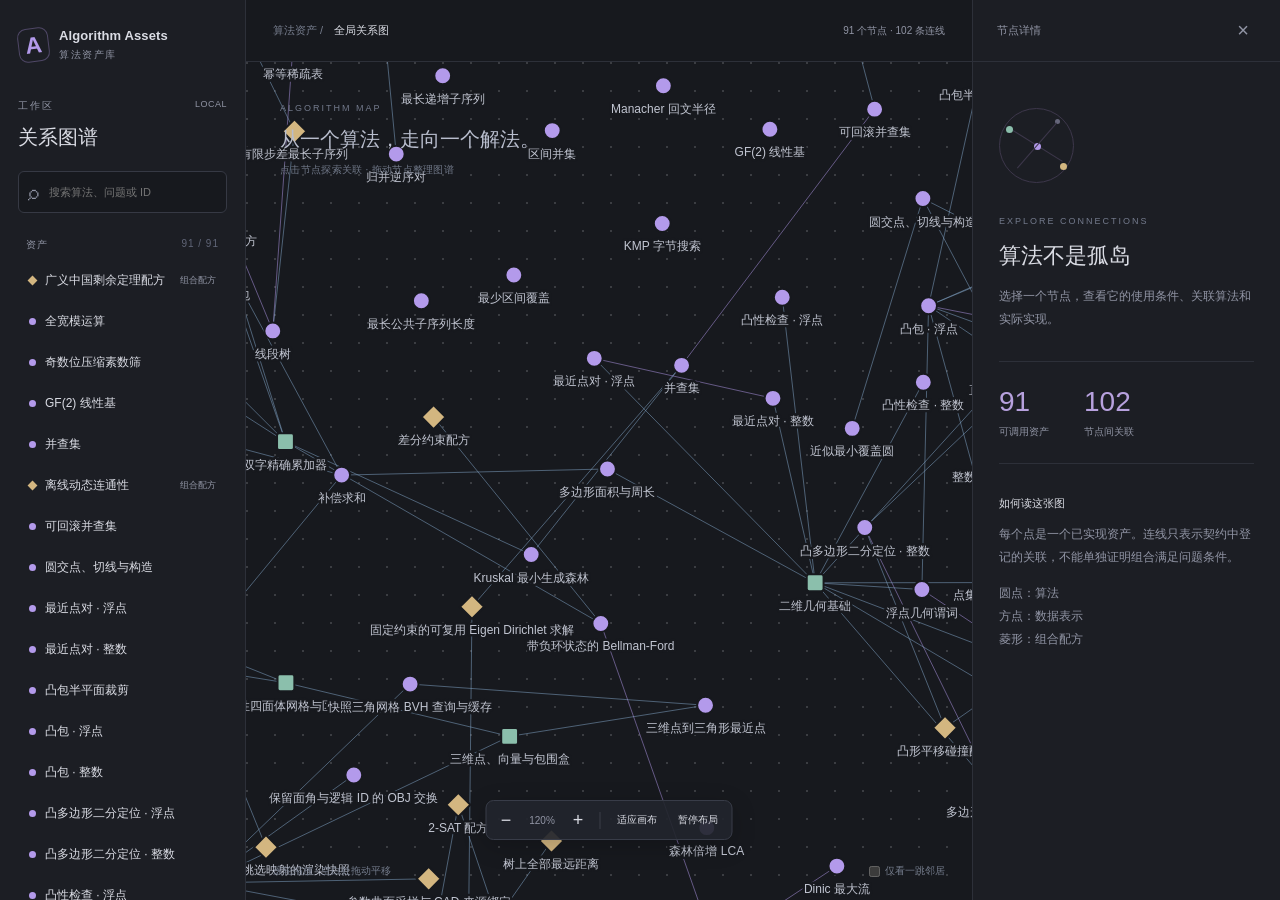
==== commit 954626d6: "Adopt MIT license and document community contribution policy" ====
--- a/visualization/index.html
+++ b/visualization/index.html
@@ -1004,7 +1004,7 @@
         </dialog>
         <div id="notice" role="status" hidden></div>
         <script id="catalog-data" type="application/json">
-            {"nodes":[{"schema_version":1,"id":"algebra.chinese_remainder","kind":"recipe","name":"广义中国剩余定理配方","display_name":"广义中国剩余定理配方","header":"include/algorithm_assets/algebra/modular.hpp","documentation":"docs/recipes/algebra.chinese_remainder.md","problem":"chinese_remainder","parameters":["n"],"requires":{"input_type":"uint64","coprime_required":false,"result_guarantee":"exact"},"capabilities":{"persistence":"unsupported","snapshot":"unsupported","checkpoint":"unsupported","rollback":"unsupported","undo":"unsupported","redo":"unsupported","arbitrary_deletion":"unsupported","concurrent_writes":"unsupported","concurrent_reads":"supported"},"input":{"conditions":"Congruences, moduli\u003e=1, residues normalized; noncoprime accepted"},"output":{"conditions":"optional least nonnegative residue and lcm; inconsistency nullopt, lcm overflow throws"},"constraints":{"max_n":9223372036854775807,"limits":"size_t, container max_size and allocation limits additionally apply","complete_contract":"docs/recipes/algebra.chinese_remainder.md","numeric_and_state":"Congruences, moduli\u003e=1, residues normalized; noncoprime accepted; optional least nonnegative residue and lcm; inconsistency nullopt, lcm overflow throws","errors":"Invalid shape/index/domain rejected; allocations may throw; algorithm-specific overflow/tolerance behavior in documentation"},"complexity":{"operations":"Per equation O(log modulus) Euclid/multiply iterations, platform multiply cost applies","space":"O(1) temporary state, input borrowed","guarantee":"Worst-case unless explicitly stated; no calibrated performance claim"},"memory_lower_bound":{"constant":0,"terms":[],"scope":"Conservative owned payload lower bound on current 64-bit platform, not peak/latency feasibility"},"relations":[{"type":"uses","target":"algebra.modulus64"}],"evidence":{"correctness":"Reasoned invariants and reductions in documentation, not formal verification","tests":"tests/repository_expansion_test.cpp","example":"examples/repository_expansion.cpp","benchmark":"not_measured","judge":"judge/EXPANSION_VALIDATION.md"},"provenance":{"repository":"RyanTsi/Algorithm-notes","commit":"91c14556641c991c716b71906815abdd6a476188","path":"数学/数论/中国剩余定理.md","blob_sha":"297eb31d84ac61cf6a73b1138492bd602da46819","implementation":"Independently rewritten for this project; source motivates algorithm and constraints","license":"No repository license discovered; project distribution license not selected"},"label":"广义中国剩余定理配方","source":"#pragma once\n#include \u003ccstdint\u003e\n#include \u003climits\u003e\n#include \u003cnumeric\u003e\n#include \u003coptional\u003e\n#include \u003cspan\u003e\n#include \u003cstdexcept\u003e\nnamespace algorithm_assets {\nclass Modulus64 {\npublic:\n    explicit Modulus64(std::uint64_t modulus) : modulus_(modulus) {\n        if (modulus \u003c 2)\n            throw std::invalid_argument(\"Modulus64 requires modulus \u003e= 2\");\n    }\n    [[nodiscard]] std::uint64_t modulus() const noexcept {\n        return modulus_;\n    }\n    [[nodiscard]] std::uint64_t add(std::uint64_t a, std::uint64_t b) const noexcept {\n        a %= modulus_;\n        b %= modulus_;\n        return a \u003e= modulus_ - b ? a - (modulus_ - b) : a + b;\n    }\n    [[nodiscard]] std::uint64_t subtract(std::uint64_t a, std::uint64_t b) const noexcept {\n        a %= modulus_;\n        b %= modulus_;\n        return a \u003e= b ? a - b : modulus_ - (b - a);\n    }\n    [[nodiscard]] std::uint64_t multiply(std::uint64_t a, std::uint64_t b) const noexcept {\n#if defined(__SIZEOF_INT128__) \u0026\u0026 !defined(ALGORITHM_ASSETS_FORCE_PORTABLE_MODULAR)\n        return static_cast\u003cstd::uint64_t\u003e((static_cast\u003c__uint128_t\u003e(a) * b) % modulus_);\n#else\n        a %= modulus_;\n        std::uint64_t result = 0;\n        for (; b; b \u003e\u003e= 1) {\n            if (b \u0026 1U)\n                result = add(result, a);\n            a = add(a, a);\n        }\n        return result;\n#endif\n    }\n    [[nodiscard]] std::uint64_t power(std::uint64_t base, std::uint64_t exponent) const noexcept {\n        std::uint64_t result = 1;\n        for (; exponent; exponent \u003e\u003e= 1) {\n            if (exponent \u0026 1U)\n                result = multiply(result, base);\n            base = multiply(base, base);\n        }\n        return result;\n    }\n    [[nodiscard]] std::optional\u003cstd::uint64_t\u003e inverse(std::uint64_t value) const noexcept {\n        auto r0 = modulus_, r1 = value % modulus_;\n        std::uint64_t t0 = 0, t1 = 1;\n        while (r1) {\n            const auto quotient = r0 / r1, remainder = r0 % r1,\n                       coefficient = subtract(t0, multiply(quotient, t1));\n            r0 = r1;\n            r1 = remainder;\n            t0 = t1;\n            t1 = coefficient;\n        }\n        return r0 == 1 ? std::optional\u003cstd::uint64_t\u003e{t0} : std::nullopt;\n    }\n\nprivate:\n    std::uint64_t modulus_;\n};\nstruct Congruence {\n    std::uint64_t residue, modulus;\n};\ninline std::optional\u003cCongruence\u003e chinese_remainder(std::span\u003cconst Congruence\u003e equations) {\n    Congruence result{0, 1};\n    for (auto equation : equations) {\n        if (!equation.modulus)\n            throw std::invalid_argument(\"Zero CRT modulus\");\n        equation.residue %= equation.modulus;\n        const auto common = std::gcd(result.modulus, equation.modulus);\n        if (result.residue % common != equation.residue % common)\n            return std::nullopt;\n        const auto reduced = equation.modulus / common;\n        if (result.modulus \u003e std::numeric_limits\u003cstd::uint64_t\u003e::max() / reduced)\n            throw std::overflow_error(\"CRT modulus overflow\");\n        std::uint64_t factor = 0;\n        if (reduced \u003e 1) {\n            const auto old = result.residue % equation.modulus;\n            const auto difference = equation.residue \u003e= old\n                                        ? equation.residue - old\n                                        : equation.modulus - (old - equation.residue);\n            Modulus64 arithmetic(reduced);\n            factor = arithmetic.multiply(difference / common,\n                                         *arithmetic.inverse(result.modulus / common));\n        }\n        result.residue += result.modulus * factor;\n        result.modulus *= reduced;\n    }\n    return result;\n}\n} // namespace algorithm_assets\n"},{"schema_version":1,"id":"algebra.modulus64","kind":"algorithm","name":"全宽模运算","display_name":"全宽模运算","header":"include/algorithm_assets/algebra/modular.hpp","documentation":"docs/algorithms/algebra.modulus64.md","problem":"modular_arithmetic","parameters":[],"requires":{"input_type":"uint64","modulus":"uint64_ge_2","result_guarantee":"exact"},"capabilities":{"persistence":"unsupported","snapshot":"unsupported","checkpoint":"unsupported","rollback":"unsupported","undo":"unsupported","redo":"unsupported","arbitrary_deletion":"unsupported","concurrent_writes":"unsupported","concurrent_reads":"supported"},"input":{"conditions":"uint64 values; modulus\u003e=2; no prime assumption"},"output":{"conditions":"Reduced add/subtract/multiply/power, optional inverse iff gcd=1"},"constraints":{"max_n":9223372036854775807,"limits":"size_t, container max_size and allocation limits additionally apply","complete_contract":"docs/algorithms/algebra.modulus64.md","numeric_and_state":"uint64 values; modulus\u003e=2; no prime assumption; Reduced add/subtract/multiply/power, optional inverse iff gcd=1","errors":"Invalid shape/index/domain rejected; allocations may throw; algorithm-specific overflow/tolerance behavior in documentation"},"complexity":{"operations":"Native uint128 multiply O(1), portable fallback \u003c=64 additions; pow log(exponent) multiplications; inverse log(modulus) iterations","space":"8-byte modulus; constant temporary state","guarantee":"Worst-case unless explicitly stated; no calibrated performance claim"},"memory_lower_bound":{"constant":8,"terms":[],"scope":"Conservative owned payload lower bound on current 64-bit platform, not peak/latency feasibility"},"relations":[],"evidence":{"correctness":"Reasoned invariants and reductions in documentation, not formal verification","tests":"tests/repository_expansion_test.cpp","example":"examples/repository_expansion.cpp","benchmark":"not_measured","judge":"judge/EXPANSION_VALIDATION.md"},"provenance":{"repository":"RyanTsi/Algorithm-notes","commit":"91c14556641c991c716b71906815abdd6a476188","path":"数学/数论/欧几里得算法.md","blob_sha":"5057c4027d42e76a2a4511904f69491d78457ef2","implementation":"Independently rewritten for this project; source motivates algorithm and constraints","license":"No repository license discovered; project distribution license not selected"},"label":"全宽模运算","source":"#pragma once\n#include \u003ccstdint\u003e\n#include \u003climits\u003e\n#include \u003cnumeric\u003e\n#include \u003coptional\u003e\n#include \u003cspan\u003e\n#include \u003cstdexcept\u003e\nnamespace algorithm_assets {\nclass Modulus64 {\npublic:\n    explicit Modulus64(std::uint64_t modulus) : modulus_(modulus) {\n        if (modulus \u003c 2)\n            throw std::invalid_argument(\"Modulus64 requires modulus \u003e= 2\");\n    }\n    [[nodiscard]] std::uint64_t modulus() const noexcept {\n        return modulus_;\n    }\n    [[nodiscard]] std::uint64_t add(std::uint64_t a, std::uint64_t b) const noexcept {\n        a %= modulus_;\n        b %= modulus_;\n        return a \u003e= modulus_ - b ? a - (modulus_ - b) : a + b;\n    }\n    [[nodiscard]] std::uint64_t subtract(std::uint64_t a, std::uint64_t b) const noexcept {\n        a %= modulus_;\n        b %= modulus_;\n        return a \u003e= b ? a - b : modulus_ - (b - a);\n    }\n    [[nodiscard]] std::uint64_t multiply(std::uint64_t a, std::uint64_t b) const noexcept {\n#if defined(__SIZEOF_INT128__) \u0026\u0026 !defined(ALGORITHM_ASSETS_FORCE_PORTABLE_MODULAR)\n        return static_cast\u003cstd::uint64_t\u003e((static_cast\u003c__uint128_t\u003e(a) * b) % modulus_);\n#else\n        a %= modulus_;\n        std::uint64_t result = 0;\n        for (; b; b \u003e\u003e= 1) {\n            if (b \u0026 1U)\n                result = add(result, a);\n            a = add(a, a);\n        }\n        return result;\n#endif\n    }\n    [[nodiscard]] std::uint64_t power(std::uint64_t base, std::uint64_t exponent) const noexcept {\n        std::uint64_t result = 1;\n        for (; exponent; exponent \u003e\u003e= 1) {\n            if (exponent \u0026 1U)\n                result = multiply(result, base);\n            base = multiply(base, base);\n        }\n        return result;\n    }\n    [[nodiscard]] std::optional\u003cstd::uint64_t\u003e inverse(std::uint64_t value) const noexcept {\n        auto r0 = modulus_, r1 = value % modulus_;\n        std::uint64_t t0 = 0, t1 = 1;\n        while (r1) {\n            const auto quotient = r0 / r1, remainder = r0 % r1,\n                       coefficient = subtract(t0, multiply(quotient, t1));\n            r0 = r1;\n            r1 = remainder;\n            t0 = t1;\n            t1 = coefficient;\n        }\n        return r0 == 1 ? std::optional\u003cstd::uint64_t\u003e{t0} : std::nullopt;\n    }\n\nprivate:\n    std::uint64_t modulus_;\n};\nstruct Congruence {\n    std::uint64_t residue, modulus;\n};\ninline std::optional\u003cCongruence\u003e chinese_remainder(std::span\u003cconst Congruence\u003e equations) {\n    Congruence result{0, 1};\n    for (auto equation : equations) {\n        if (!equation.modulus)\n            throw std::invalid_argument(\"Zero CRT modulus\");\n        equation.residue %= equation.modulus;\n        const auto common = std::gcd(result.modulus, equation.modulus);\n        if (result.residue % common != equation.residue % common)\n            return std::nullopt;\n        const auto reduced = equation.modulus / common;\n        if (result.modulus \u003e std::numeric_limits\u003cstd::uint64_t\u003e::max() / reduced)\n            throw std::overflow_error(\"CRT modulus overflow\");\n        std::uint64_t factor = 0;\n        if (reduced \u003e 1) {\n            const auto old = result.residue % equation.modulus;\n            const auto difference = equation.residue \u003e= old\n                                        ? equation.residue - old\n                                        : equation.modulus - (old - equation.residue);\n            Modulus64 arithmetic(reduced);\n            factor = arithmetic.multiply(difference / common,\n                                         *arithmetic.inverse(result.modulus / common));\n        }\n        result.residue += result.modulus * factor;\n        result.modulus *= reduced;\n    }\n    return result;\n}\n} // namespace algorithm_assets\n"},{"schema_version":1,"id":"algebra.prime_sieve","kind":"algorithm","name":"奇数位压缩素数筛","display_name":"奇数位压缩素数筛","header":"include/algorithm_assets/algebra/prime_sieve.hpp","documentation":"docs/algorithms/algebra.prime_sieve.md","problem":"primality_table","parameters":["n"],"requires":{"input_type":"uint32","output":"primality_or_primes","updates":"none"},"capabilities":{"persistence":"unsupported","snapshot":"unsupported","checkpoint":"unsupported","rollback":"unsupported","undo":"unsupported","redo":"unsupported","arbitrary_deletion":"unsupported","concurrent_writes":"unsupported","concurrent_reads":"supported"},"input":{"conditions":"uint32 inclusive limit N, queries within limit"},"output":{"conditions":"Exact primality or owned sorted primes or callback; 0/1 false"},"constraints":{"max_n":4294967295,"limits":"size_t, container max_size and allocation limits additionally apply","complete_contract":"docs/algorithms/algebra.prime_sieve.md","numeric_and_state":"uint32 inclusive limit N, queries within limit; Exact primality or owned sorted primes or callback; 0/1 false","errors":"Invalid shape/index/domain rejected; allocations may throw; algorithm-specific overflow/tolerance behavior in documentation"},"complexity":{"operations":"O(N log log N) construction; O(1) query; O(N) enumeration plus callback","space":"Approximately N/16 marking bytes; owned prime output adds4*pi(N)","guarantee":"Worst-case unless explicitly stated; no calibrated performance claim"},"memory_lower_bound":{"constant":0,"terms":[],"scope":"Conservative owned payload lower bound on current 64-bit platform, not peak/latency feasibility"},"relations":[],"evidence":{"correctness":"Reasoned invariants and reductions in documentation, not formal verification","tests":"tests/repository_expansion_test.cpp","example":"examples/repository_expansion.cpp","benchmark":"not_measured","judge":"judge/EXPANSION_VALIDATION.md"},"provenance":{"repository":"RyanTsi/Algorithm-notes","commit":"91c14556641c991c716b71906815abdd6a476188","path":"数学/数论/质数筛.md","blob_sha":"79841144659dc38879cd0a8fda740f6834d5e3f8","implementation":"Independently rewritten for this project; source motivates algorithm and constraints","license":"No repository license discovered; project distribution license not selected"},"label":"奇数位压缩素数筛","source":"#pragma once\n#include \u003ccstddef\u003e\n#include \u003ccstdint\u003e\n#include \u003cfunctional\u003e\n#include \u003cstdexcept\u003e\n#include \u003cvector\u003e\nnamespace algorithm_assets {\nclass PrimeSieve {\npublic:\n    explicit PrimeSieve(std::uint32_t limit)\n        : limit_(limit), composite_((std::size_t{limit} / 2 + 1 + 63) / 64) {\n        mark(1);\n        for (std::uint64_t p = 3; p \u003c= limit / p; p += 2)\n            if (!marked(p))\n                for (auto multiple = p * p; multiple \u003c= limit; multiple += 2 * p)\n                    mark(multiple);\n    }\n    [[nodiscard]] bool is_prime(std::uint32_t x) const {\n        if (x \u003e limit_)\n            throw std::out_of_range(\"Primality query outside sieve\");\n        return x == 2 || (x \u003e= 3 \u0026\u0026 (x \u0026 1U) \u0026\u0026 !marked(x));\n    }\n    template \u003cclass Emit\u003e void for_each_prime(Emit\u0026\u0026 emit) const {\n        if (limit_ \u003e= 2)\n            std::invoke(emit, std::uint32_t{2});\n        for (std::uint64_t p = 3; p \u003c= limit_; p += 2)\n            if (!marked(p))\n                std::invoke(emit, static_cast\u003cstd::uint32_t\u003e(p));\n    }\n    [[nodiscard]] std::vector\u003cstd::uint32_t\u003e primes() const {\n        std::vector\u003cstd::uint32_t\u003e result;\n        for_each_prime([\u0026](auto p) {\n            result.push_back(p);\n        });\n        return result;\n    }\n\nprivate:\n    bool marked(std::uint64_t odd) const noexcept {\n        const auto i = odd / 2;\n        return (composite_[i / 64] \u003e\u003e (i % 64)) \u0026 1U;\n    }\n    void mark(std::uint64_t odd) noexcept {\n        const auto i = odd / 2;\n        composite_[i / 64] |= std::uint64_t{1} \u003c\u003c (i % 64);\n    }\n    std::uint32_t limit_;\n    std::vector\u003cstd::uint64_t\u003e composite_;\n};\n} // namespace algorithm_assets\n"},{"schema_version":1,"id":"algebra.xor_basis64","kind":"algorithm","name":"XorBasis64","header":"include/algorithm_assets/algebra/xor_basis.hpp","documentation":"docs/algorithms/algebra.xor_basis64.md","problem":"gf2_span","parameters":[],"requires":{"input_type":"uint64","updates":{"subset_of":["insert","merge","query"]},"enumeration":"distinct_including_zero"},"capabilities":{"persistence":"unsupported","checkpoint":"unsupported","rollback":"unsupported","undo":"unsupported","redo":"unsupported","arbitrary_deletion":"unsupported","concurrent_reads":"conditional","concurrent_writes":"unsupported"},"input":{"vectors":"uint64 GF(2), all 64 bits","kth_index":"uint64, zero-based"},"output":{"rank":"0..64","maximize":"seed XOR span maximum","kth":"Distinct sorted span including zero, optional if index out of range","minimum":"optional nonzero value"},"constraints":{"max_n":9223372036854775807,"allocation":"size_t and vector max_size / available memory limits additionally apply","semantics":"Complete API, numeric, lifetime, threading and state conditions in docs/algorithms/algebra.xor_basis64.md","errors":"Bad index/range or endpoint throws; overflow explicitly checked; allocations may throw","enumeration":"No multiplicity, nonempty-subset interpretation, witness or deletion; full rank permits all uint64 indices"},"complexity":{"insert_query":"O(64)","merge_kth":"O(64^2)","space":"512-byte rows + size_t rank; kth local 512 bytes; no heap"},"memory_lower_bound":{"constant":512,"terms":[],"scope":"Conservative payload lower bound, not peak memory feasibility; 64-bit platform costs in documentation"},"relations":[],"evidence":{"correctness":"Reasoned invariants in documentation; not formal verification","tests":"tests/repository_assets_test.cpp","example":"examples/repository_assets.cpp","benchmark":"not_measured","judge":"judge/VALIDATION.md"},"provenance":{"implementation":"Rewritten modern C++20 for this project, not source-code copy","reference":"数学/线性代数/线性基.md","license":"No source LICENSE discovered; project distribution license not selected","repository":"RyanTsi/Algorithm-notes","commit":"91c14556641c991c716b71906815abdd6a476188","url":"https://github.com/RyanTsi/Algorithm-notes/blob/91c14556641c991c716b71906815abdd6a476188/数学/线性代数/线性基.md","additional_reference":"RyanTsi/blog@6ea0ef09d8479c8775654c1627710af6da1d5392:content/posts/线性基.md"},"label":"GF(2) 线性基","source":"#pragma once\n\n#include \u003carray\u003e\n#include \u003ccstddef\u003e\n#include \u003ccstdint\u003e\n#include \u003coptional\u003e\n\nnamespace algorithm_assets {\n\n// Echelon basis of 64-bit vectors over GF(2), including the top bit.\n// Enumeration refers to DISTINCT span values and always includes empty XOR=0.\nclass XorBasis64 {\npublic:\n    bool insert(std::uint64_t value) noexcept {\n        for (int bit = 63; bit \u003e= 0; --bit) {\n            if (!(value \u0026 (std::uint64_t{1} \u003c\u003c bit)))\n                continue;\n            if (rows_[bit])\n                value ^= rows_[bit];\n            else {\n                rows_[bit] = value;\n                ++rank_;\n                return true;\n            }\n        }\n        return false;\n    }\n    [[nodiscard]] bool contains(std::uint64_t value) const noexcept {\n        for (int bit = 63; bit \u003e= 0; --bit)\n            if (value \u0026 (std::uint64_t{1} \u003c\u003c bit))\n                value ^= rows_[bit];\n        return value == 0;\n    }\n    [[nodiscard]] std::size_t rank() const noexcept {\n        return rank_;\n    }\n    [[nodiscard]] std::uint64_t maximize(std::uint64_t seed = 0) const noexcept {\n        for (int bit = 63; bit \u003e= 0; --bit)\n            if ((seed ^ rows_[bit]) \u003e seed)\n                seed ^= rows_[bit];\n        return seed;\n    }\n    [[nodiscard]] std::optional\u003cstd::uint64_t\u003e minimum_nonzero() const noexcept {\n        for (const auto row : rows_)\n            if (row)\n                return row;\n        return std::nullopt;\n    }\n    void merge(const XorBasis64\u0026 other) noexcept {\n        for (const auto row : other.rows_)\n            insert(row);\n    }\n    [[nodiscard]] std::optional\u003cstd::uint64_t\u003e kth_span_value(std::uint64_t index) const noexcept {\n        if (rank_ \u003c 64 \u0026\u0026 index \u003e= (std::uint64_t{1} \u003c\u003c rank_))\n            return std::nullopt;\n        auto reduced = rows_; // Local RREF: const reads do not mutate shared state.\n        for (int bit = 0; bit \u003c 64; ++bit) {\n            if (!reduced[bit])\n                continue;\n            for (int higher = bit + 1; higher \u003c 64; ++higher)\n                if (reduced[higher] \u0026 (std::uint64_t{1} \u003c\u003c bit))\n                    reduced[higher] ^= reduced[bit];\n        }\n        std::uint64_t result = 0;\n        std::size_t ordinal = 0;\n        for (const auto row : reduced)\n            if (row) {\n                if (index \u0026 (std::uint64_t{1} \u003c\u003c ordinal))\n                    result ^= row;\n                ++ordinal;\n            }\n        return result;\n    }\n\nprivate:\n    std::array\u003cstd::uint64_t, 64\u003e rows_{};\n    std::size_t rank_ = 0;\n};\n\n} // namespace algorithm_assets\n"},{"schema_version":1,"id":"connectivity.dsu","kind":"algorithm","name":"DisjointSet","header":"include/algorithm_assets/connectivity/disjoint_set.hpp","documentation":"docs/algorithms/connectivity.dsu.md","problem":"connectivity","parameters":["n"],"requires":{"directed":false,"execution_mode":{"one_of":["online","offline"]},"updates":{"subset_of":["add","query"]},"rollback":false},"capabilities":{"persistence":"unsupported","checkpoint":"unsupported","rollback":"unsupported","undo":"unsupported","redo":"unsupported","arbitrary_deletion":"unsupported","concurrent_reads":"unsupported","concurrent_writes":"unsupported"},"input":{"universe":"Fixed n vertices, IDs [0,n), n may be zero","operations":["leader(v)","same(u,v)","component_size(v)","merge(u,v)"]},"output":{"merge":"True iff two components were joined","representative":"An implementation representative, not a stable semantic label","partition":"Exact; initially each vertex is separate"},"constraints":{"max_n":2147483647,"errors":"out_of_range for invalid IDs; length_error for excessive n; allocation may throw","mutation":"All nontrivial queries may compress paths","copy":"A full value copy costs O(n); it is not a checkpoint API","threading":"Use external synchronization; queries also mutate"},"complexity":{"initialization":"Theta(n)","operations":"O(alpha(n)) amortized across a sequence; O(log(n+1)) individual worst case","space":"4n logical payload bytes, plus vector capacity/header; O(1) stack","guarantee":"amortized"},"memory_lower_bound":{"constant":0,"terms":[{"coefficient":4,"factors":["n"]}],"scope":"Conservative lower bound on owned payload, not a peak-allocation upper bound; excludes container headers, allocator overhead and caller input"},"relations":[{"type":"alternative","target":"connectivity.rollback_dsu"}],"evidence":{"correctness":"Reasoned invariants in documentation; not formally verified","tests":"tests/algorithms_test.cpp","example":"examples/first_algorithms.cpp","benchmark":"not_measured","notes":"Random label-partition oracle; boundary IDs; size/count; redundant unions"},"provenance":{"implementation":"Written for this project; no source code copied","reference":"../oi-wiki-reference/docs/ and standard algorithm definitions","license":"Project distribution license not yet selected"},"label":"并查集","source":"#pragma once\n\n#include \u003ccstddef\u003e\n#include \u003ccstdint\u003e\n#include \u003climits\u003e\n#include \u003cstdexcept\u003e\n#include \u003cvector\u003e\n\nnamespace algorithm_assets {\n\n// A negative entry stores a root's component size; other entries store its parent.\nclass DisjointSet {\npublic:\n    explicit DisjointSet(std::size_t size) : parents_(checked_size(size), -1), components_(size) {\n    }\n\n    [[nodiscard]] std::size_t size() const noexcept {\n        return parents_.size();\n    }\n    [[nodiscard]] std::size_t component_count() const noexcept {\n        return components_;\n    }\n\n    std::size_t leader(std::size_t vertex) {\n        check_vertex(vertex);\n        return find_root(vertex);\n    }\n\n    bool same(std::size_t first, std::size_t second) {\n        check_vertex(first);\n        check_vertex(second);\n        return find_root(first) == find_root(second);\n    }\n\n    std::size_t component_size(std::size_t vertex) {\n        check_vertex(vertex);\n        return static_cast\u003cstd::size_t\u003e(-parents_[find_root(vertex)]);\n    }\n\n    // Returns false for a redundant merge. Queries can mutate paths as well.\n    bool merge(std::size_t first, std::size_t second) {\n        check_vertex(first);\n        check_vertex(second);\n        first = find_root(first);\n        second = find_root(second);\n        if (first == second) {\n            return false;\n        }\n        if (parents_[first] \u003e parents_[second]) {\n            const auto temporary = first;\n            first = second;\n            second = temporary;\n        }\n        parents_[first] += parents_[second];\n        parents_[second] = static_cast\u003cstd::int32_t\u003e(first);\n        --components_;\n        return true;\n    }\n\nprivate:\n    static std::size_t checked_size(std::size_t size) {\n        if (size \u003e static_cast\u003cstd::size_t\u003e(std::numeric_limits\u003cstd::int32_t\u003e::max())) {\n            throw std::length_error(\"DisjointSet requires at most INT32_MAX vertices\");\n        }\n        return size;\n    }\n\n    void check_vertex(std::size_t vertex) const {\n        if (vertex \u003e= size()) {\n            throw std::out_of_range(\"DisjointSet vertex is out of range\");\n        }\n    }\n\n    std::size_t find_root(std::size_t vertex) {\n        auto root = vertex;\n        while (parents_[root] \u003e= 0) {\n            root = static_cast\u003cstd::size_t\u003e(parents_[root]);\n        }\n        while (vertex != root) {\n            const auto next = static_cast\u003cstd::size_t\u003e(parents_[vertex]);\n            parents_[vertex] = static_cast\u003cstd::int32_t\u003e(root);\n            vertex = next;\n        }\n        return root;\n    }\n\n    std::vector\u003cstd::int32_t\u003e parents_;\n    std::size_t components_;\n};\n\n} // namespace algorithm_assets\n"},{"schema_version":1,"id":"connectivity.offline","kind":"recipe","name":"Offline dynamic connectivity","header":"include/algorithm_assets/recipes/offline_connectivity.hpp","documentation":"docs/recipes/connectivity.offline.md","problem":"connectivity","parameters":["n","q"],"requires":{"directed":false,"execution_mode":"offline","updates":{"subset_of":["add","remove","query"]},"rollback":false},"capabilities":{"persistence":"unsupported","checkpoint":"unsupported","rollback":"unsupported","undo":"unsupported","redo":"unsupported","arbitrary_deletion":"supported","concurrent_reads":"supported","concurrent_writes":"unsupported"},"input":{"initial_graph":"Empty undirected multigraph","events":"Entire chronological event sequence available before computation; valid endpoints","copies":"Repeated adds increase multiplicity; remove consumes one copy; edge live until last copy removed"},"output":{"answers":"vector\u003cbool\u003e in query occurrence order; query(v,v) true; no queries =\u003e empty","input":"Not modified"},"constraints":{"max_n":2147483647,"errors":"Remove of inactive edge, unknown event kind invalid_argument; invalid ID out_of_range; storage overflow length_error; allocation may throw","deletion_scope":"Supports remove events only in this offline batch; no online delete API","undo_scope":"Internal rollback not exposed as user rollback/redo","threading":"Independent calls only; returned vector\u003cbool\u003e concurrent writes unsafe"},"complexity":{"preprocess":"O(q*log(q+1) + K*log(q+1)) where K is live intervals","traversal":"O(n+q+K*log(q+1)*log(n+1))","space":"O(n+q+K*log(q+1)); input, allocator/map overhead and output also matter","guarantee":"deterministic ordered-map preprocessing"},"memory_lower_bound":{"constant":0,"terms":[{"coefficient":4,"factors":["n"]}],"scope":"Conservative lower bound on owned payload, not a peak-allocation upper bound; excludes container headers, allocator overhead and caller input"},"relations":[{"type":"uses","target":"connectivity.rollback_dsu"}],"evidence":{"correctness":"Reasoned invariants in documentation; not formally verified","tests":"tests/algorithms_test.cpp","example":"examples/first_algorithms.cpp","benchmark":"not_measured","notes":"BFS oracle at each query across valid randomized multigraph event streams; repeated edges and invalid removal"},"provenance":{"implementation":"Written for this project; no source code copied","reference":"../oi-wiki-reference/docs/ and standard algorithm definitions","license":"Project distribution license not yet selected"},"label":"离线动态连通性","source":"#pragma once\n\n#include \u003calgorithm_assets/connectivity/rollback_disjoint_set.hpp\u003e\n\n#include \u003calgorithm\u003e\n#include \u003ccstddef\u003e\n#include \u003ccstdint\u003e\n#include \u003climits\u003e\n#include \u003cmap\u003e